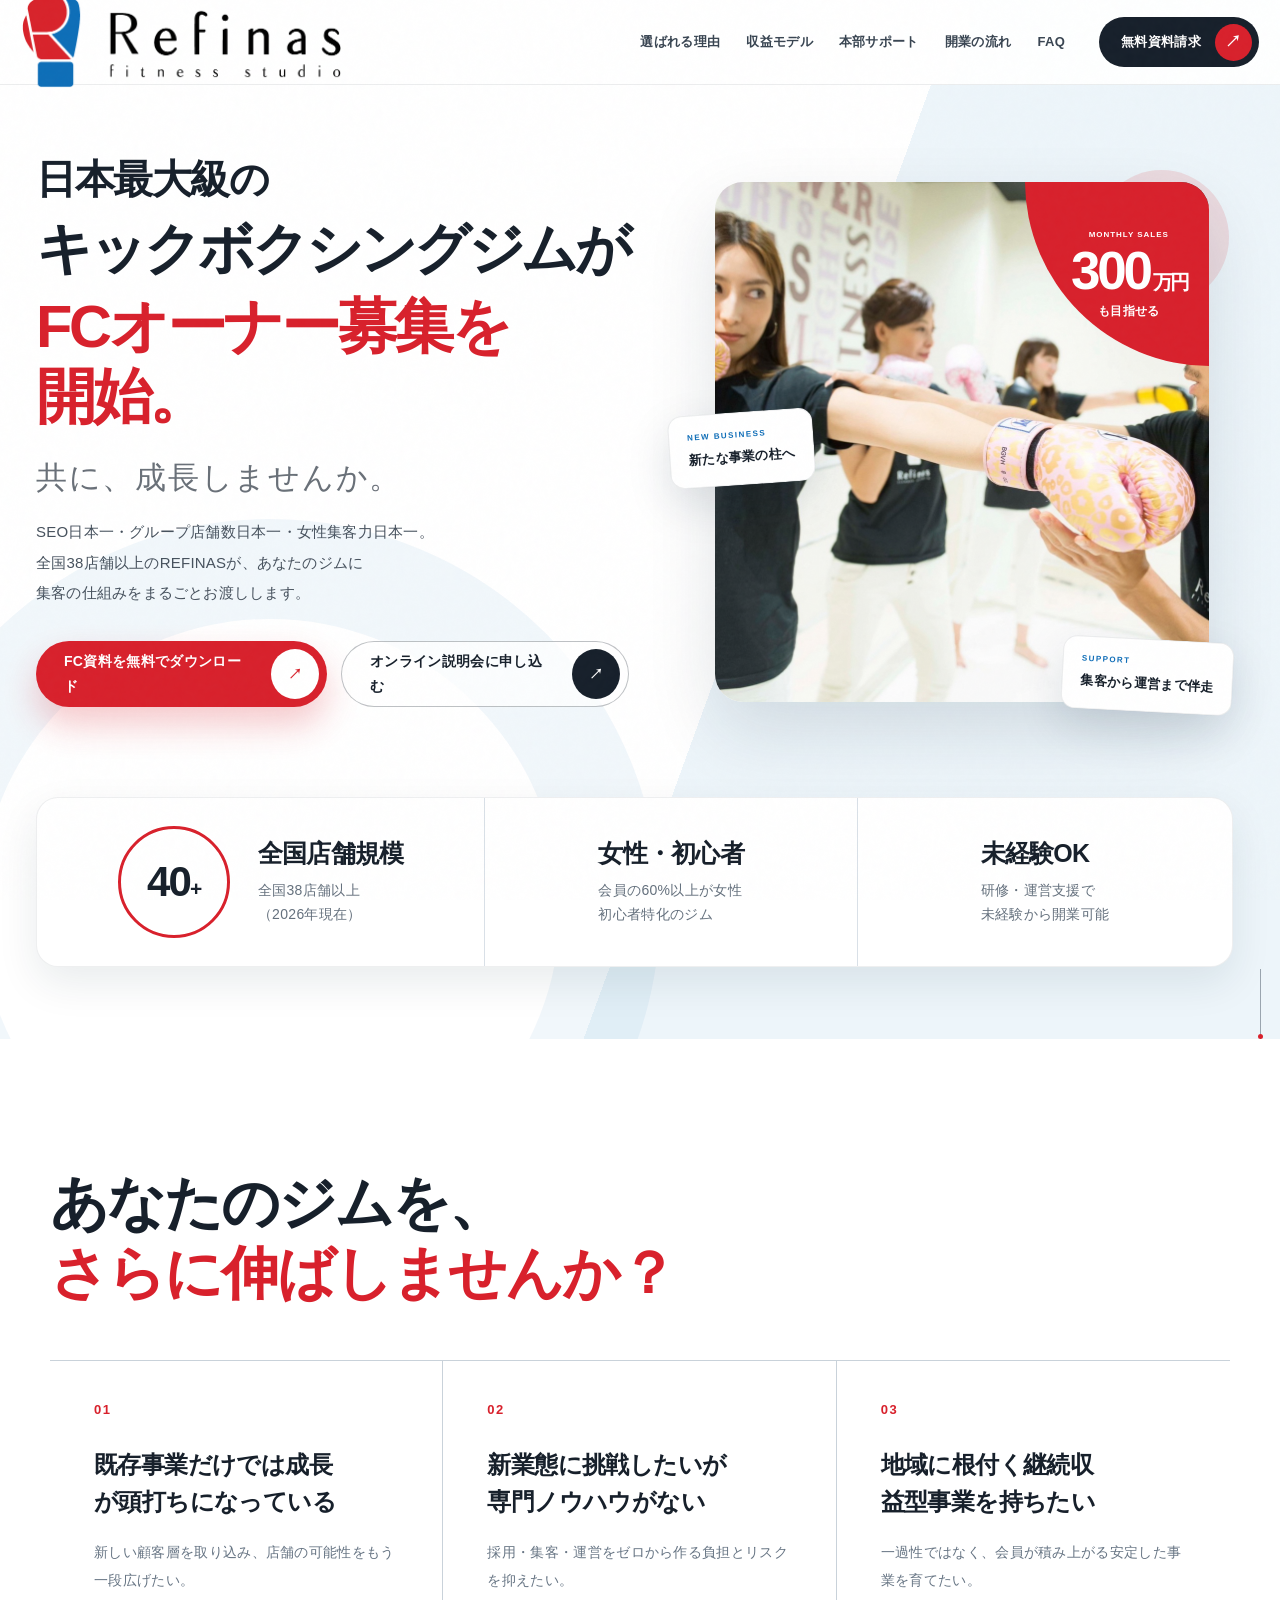
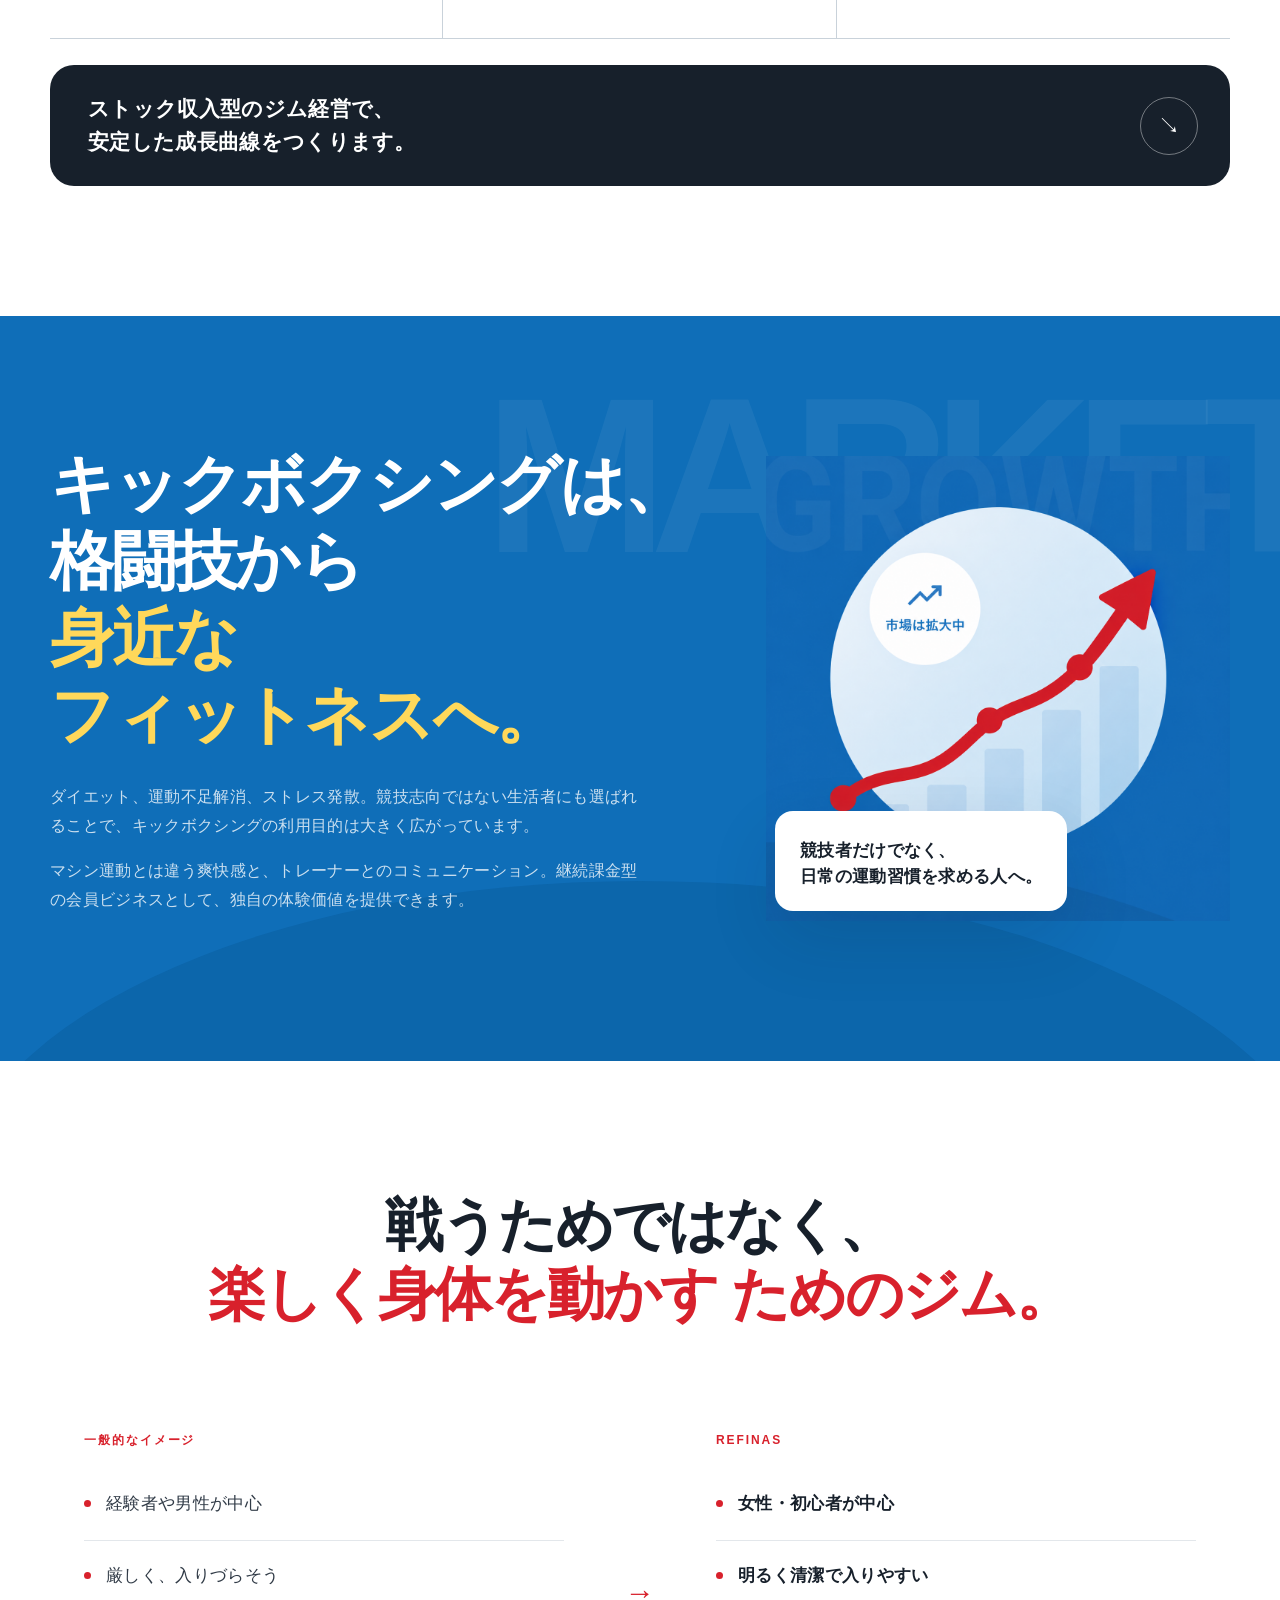
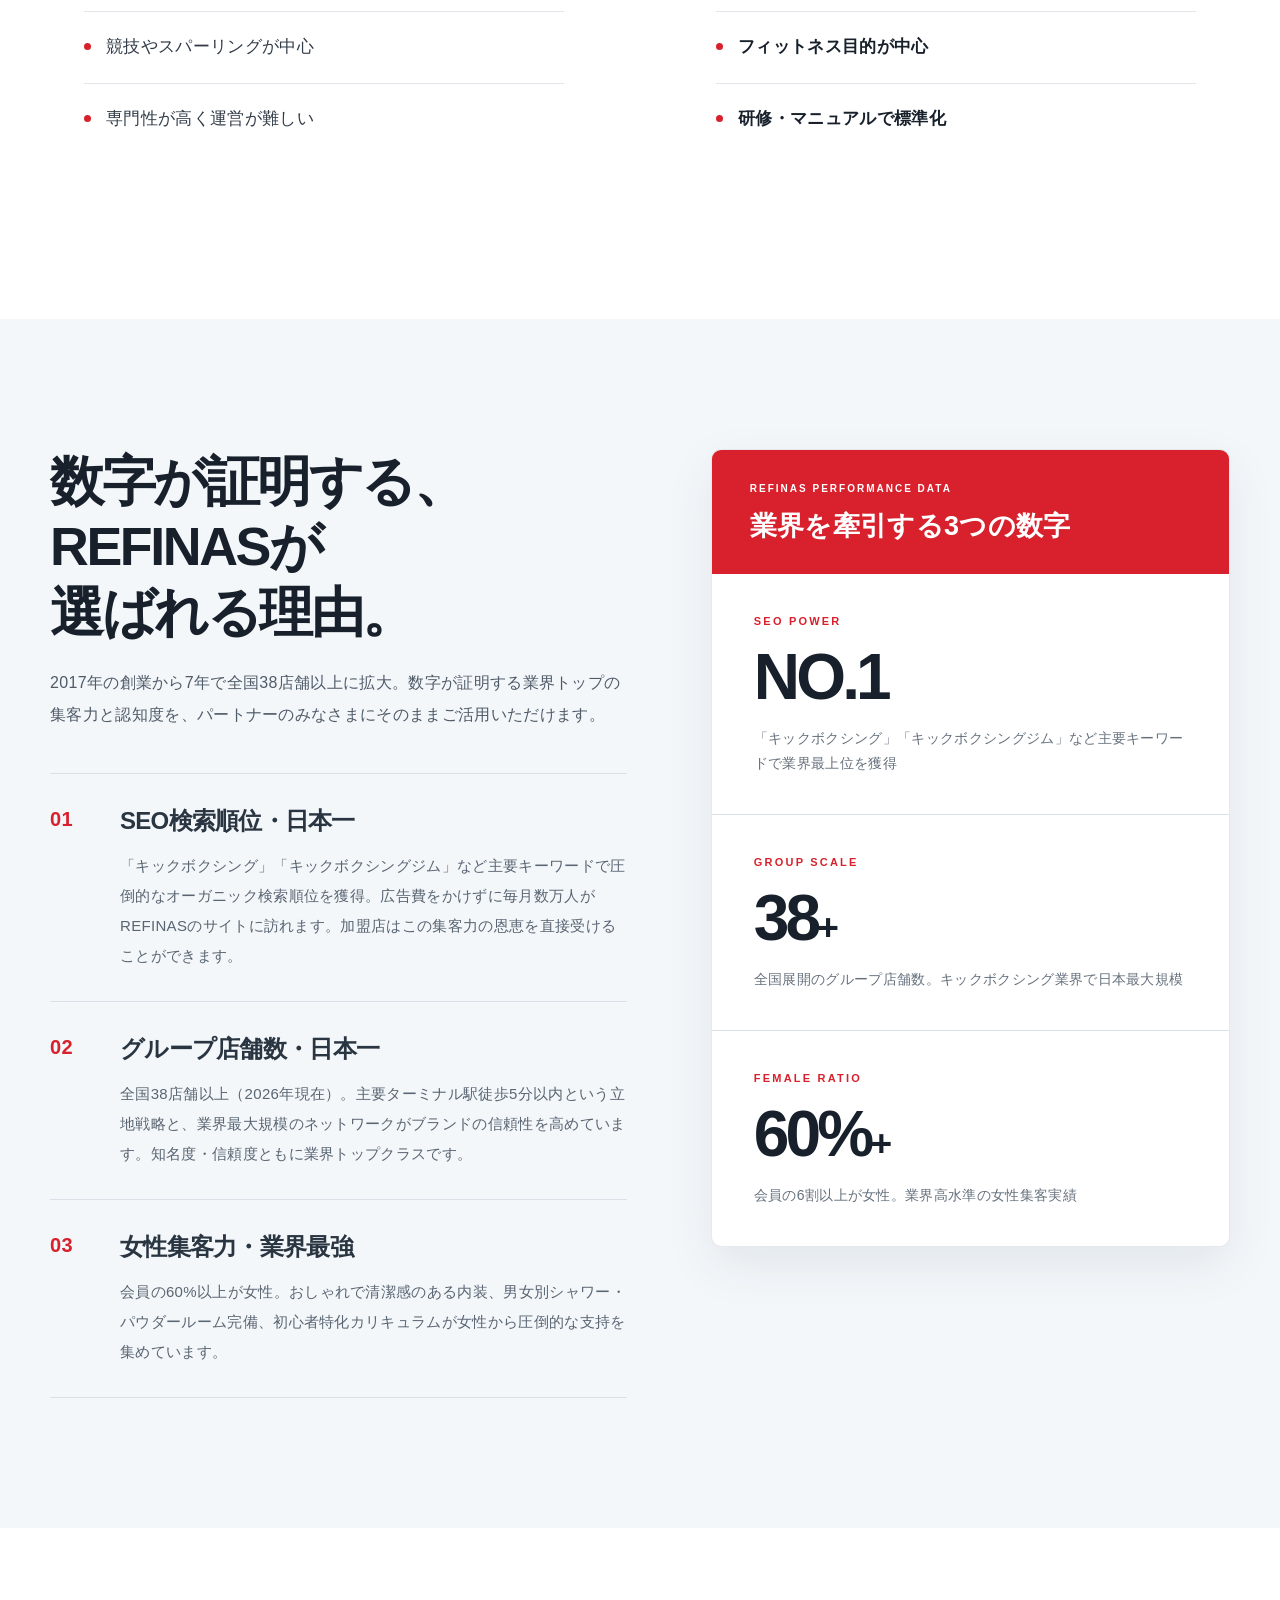
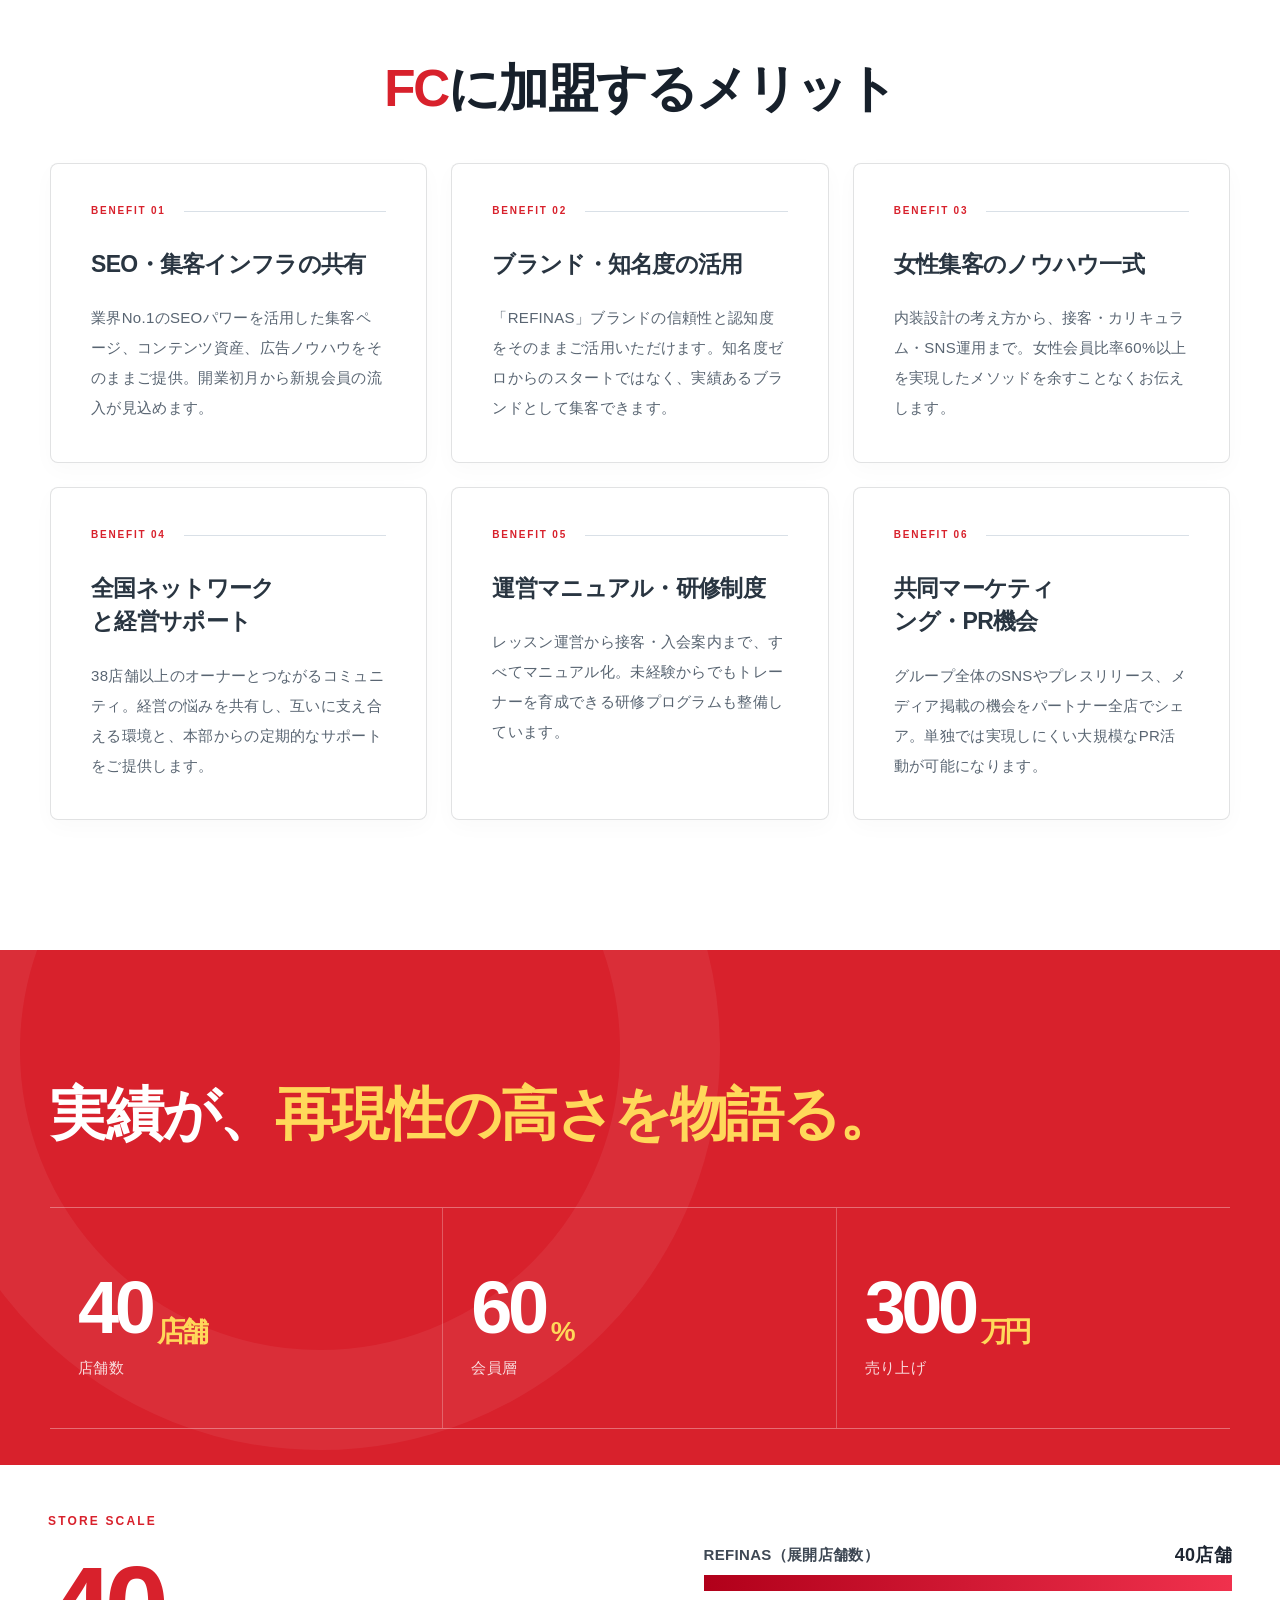
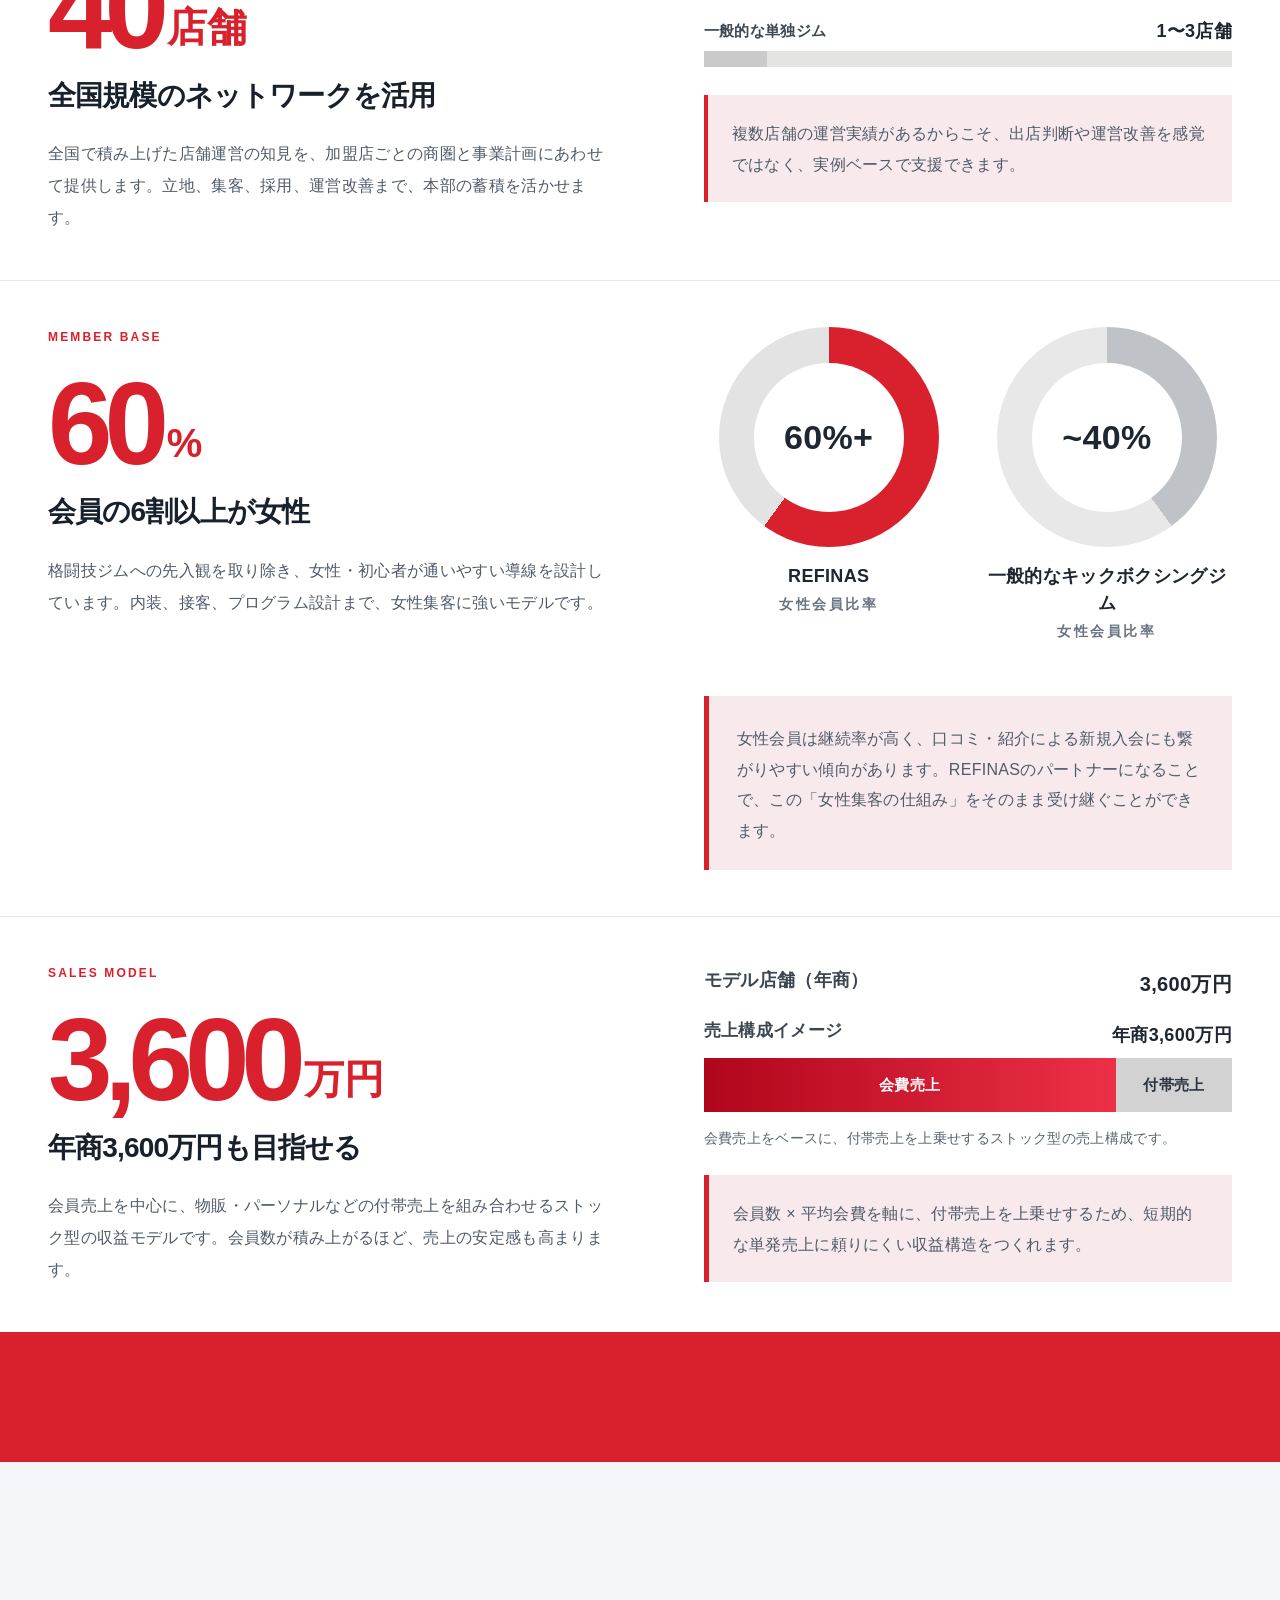
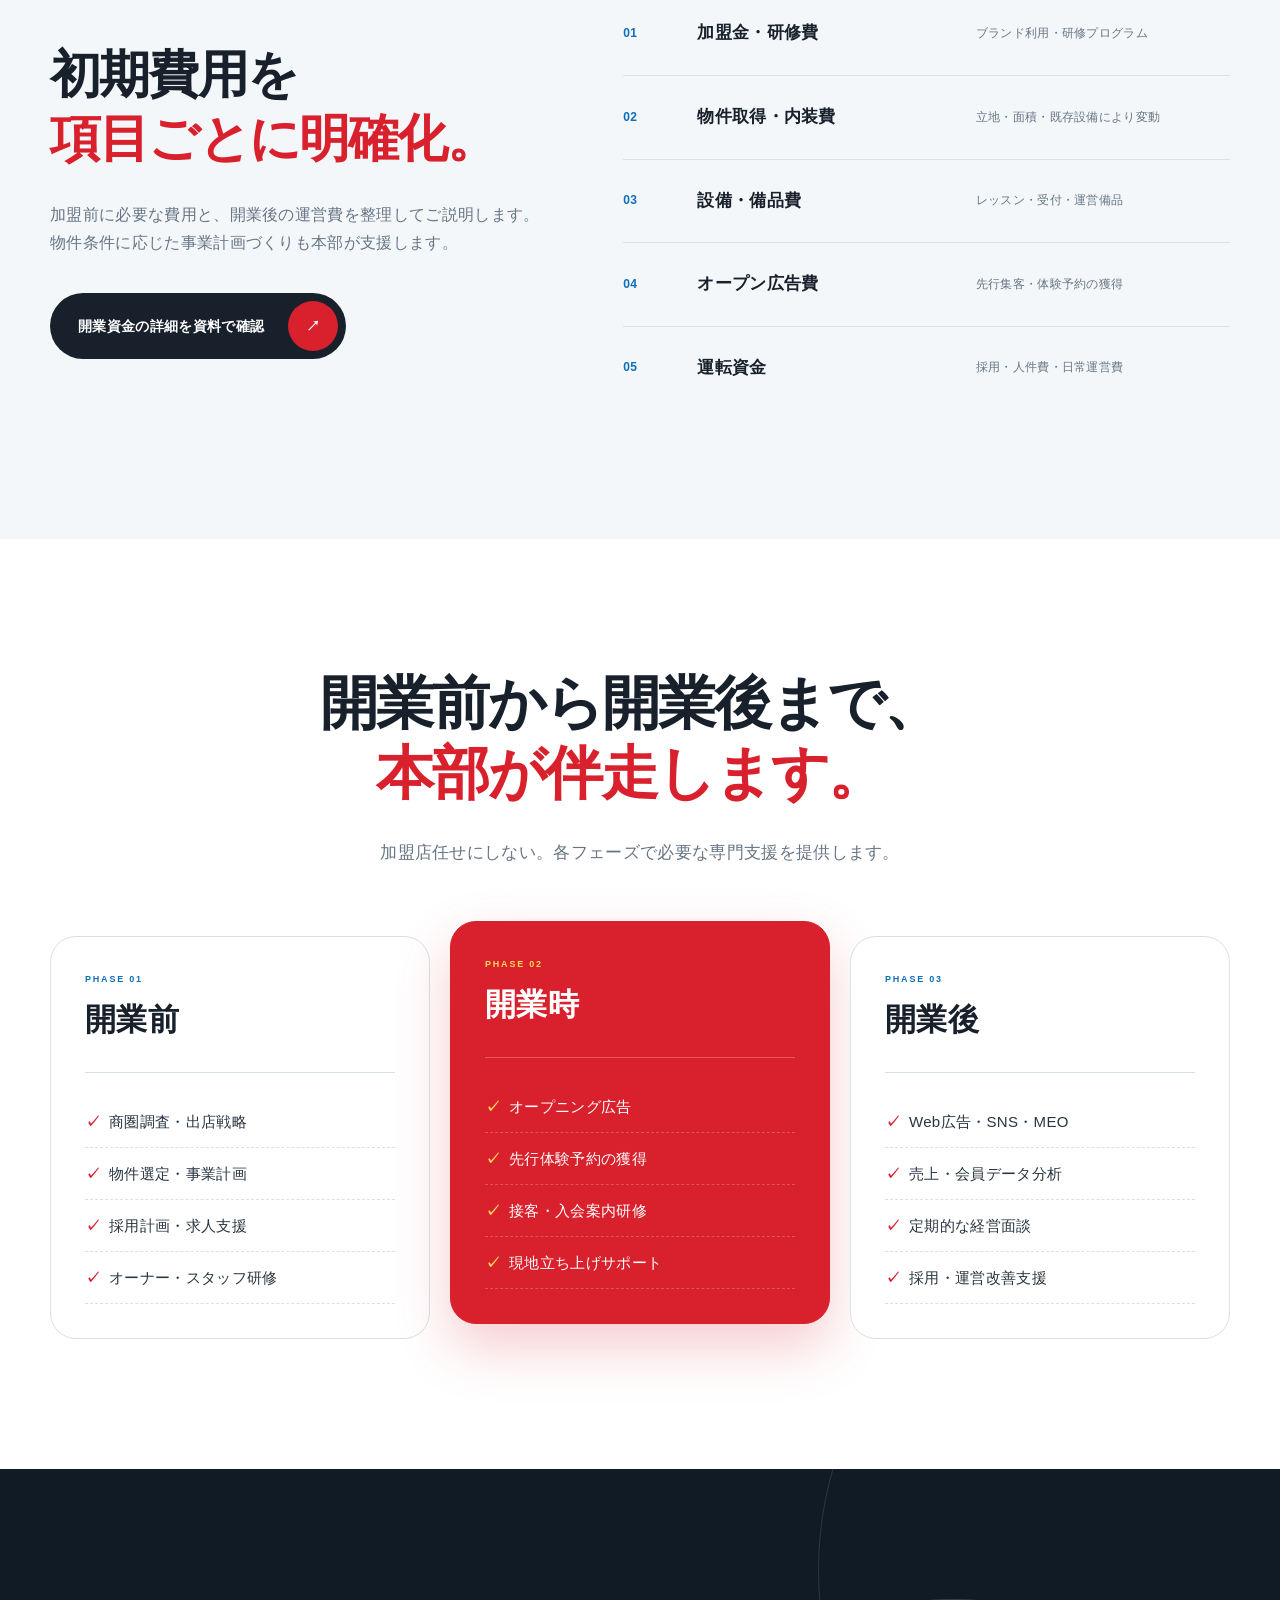
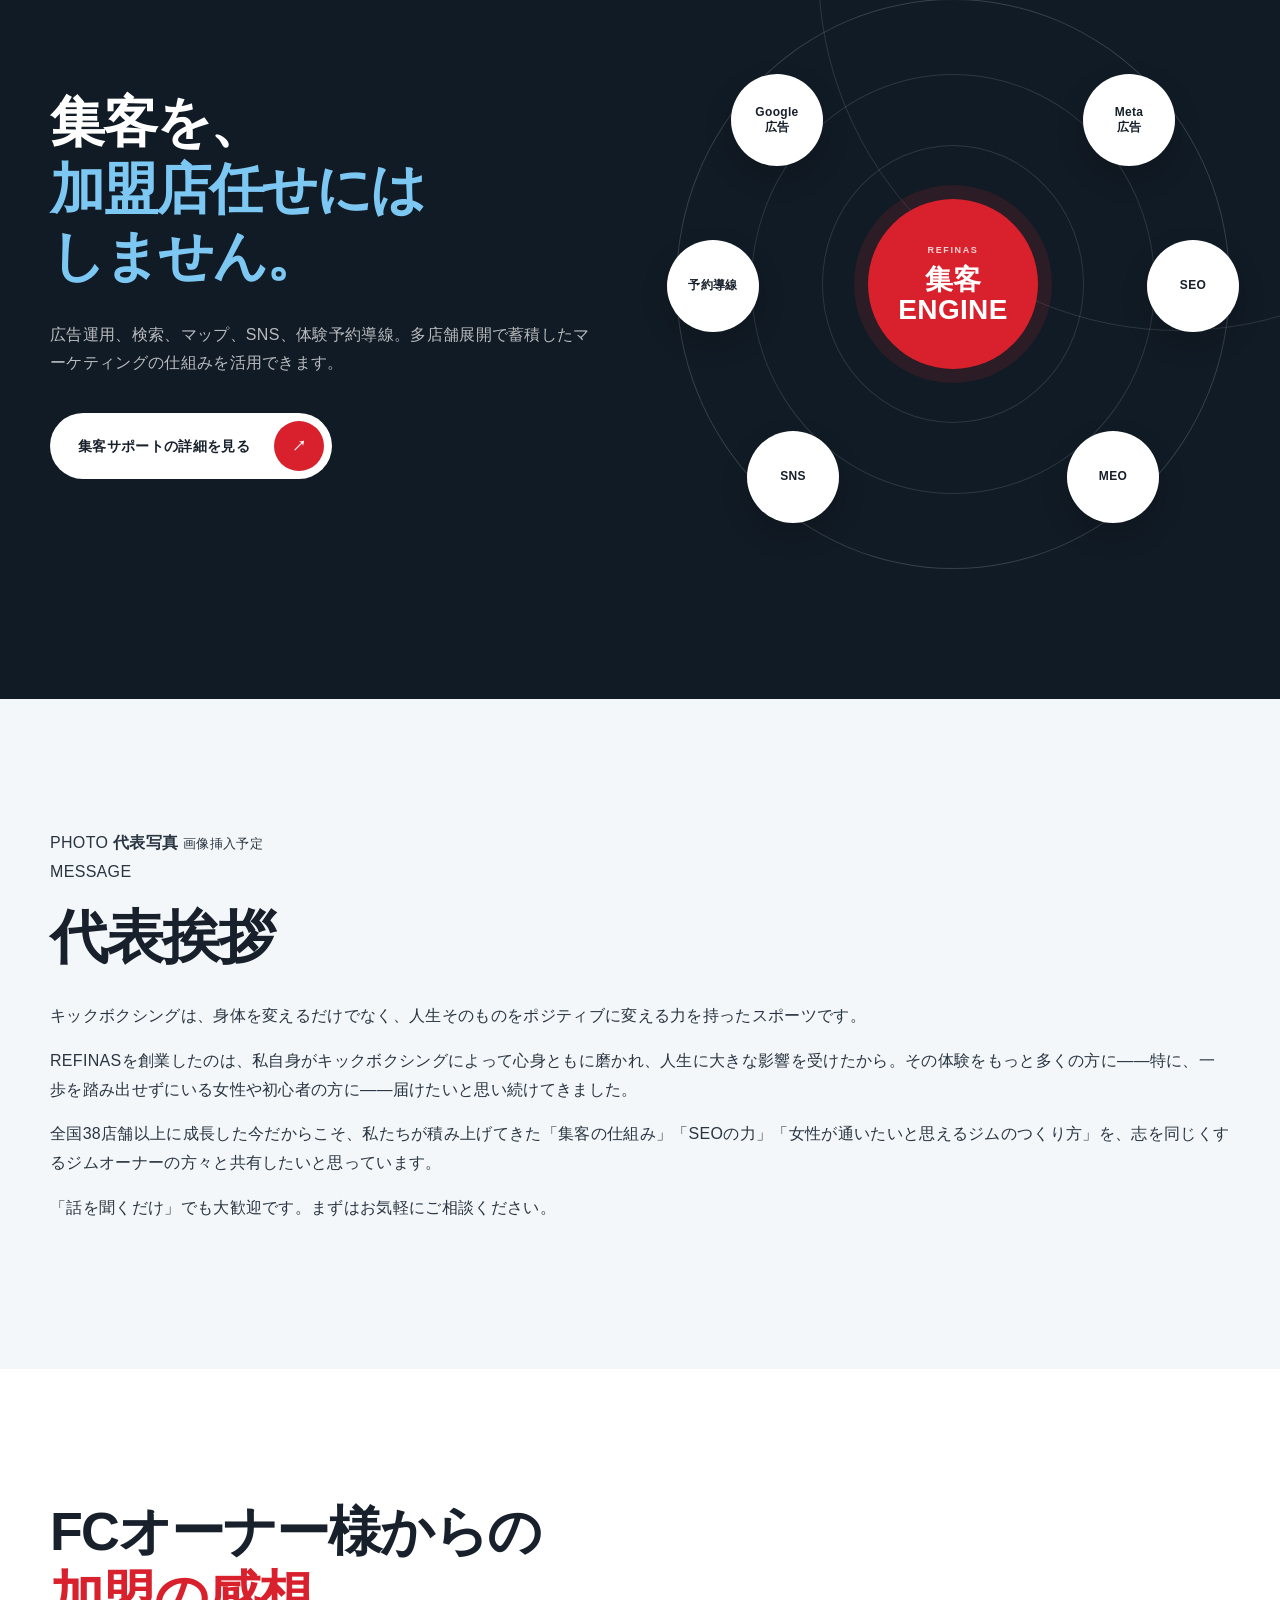
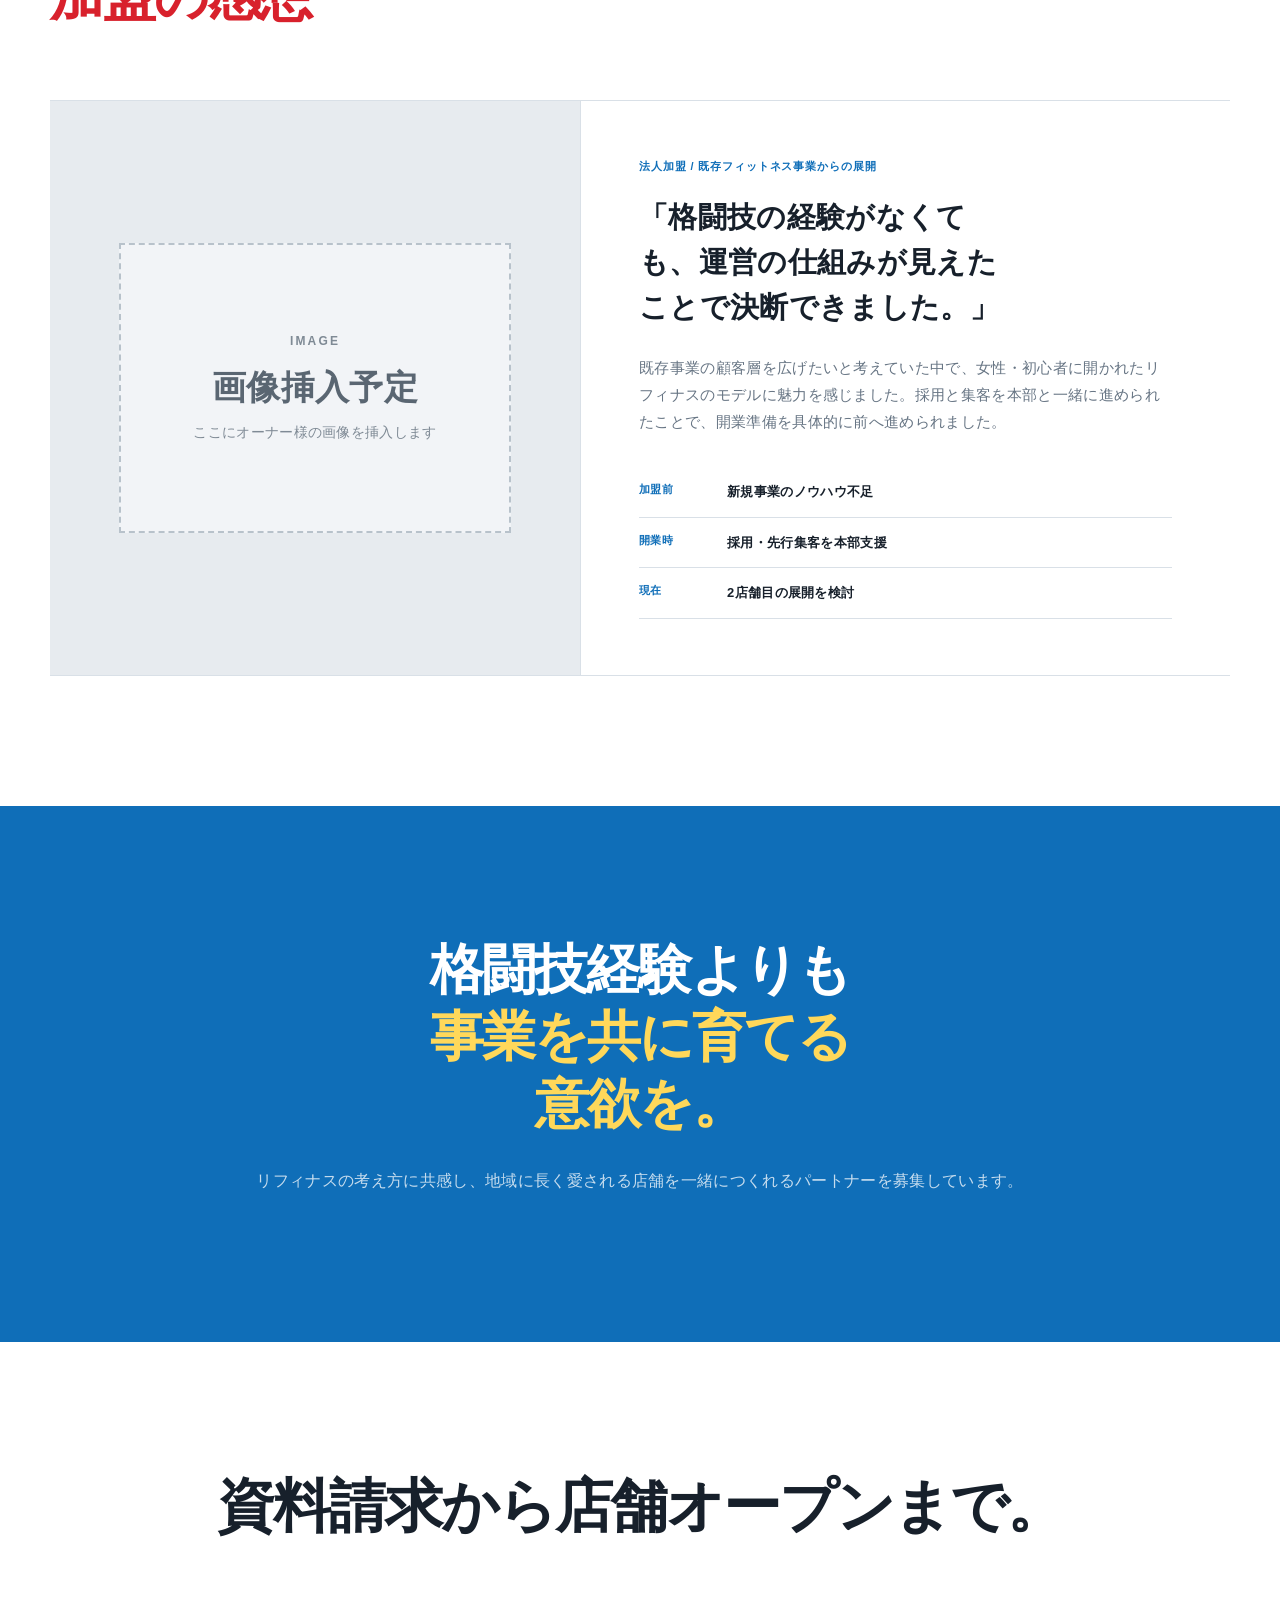
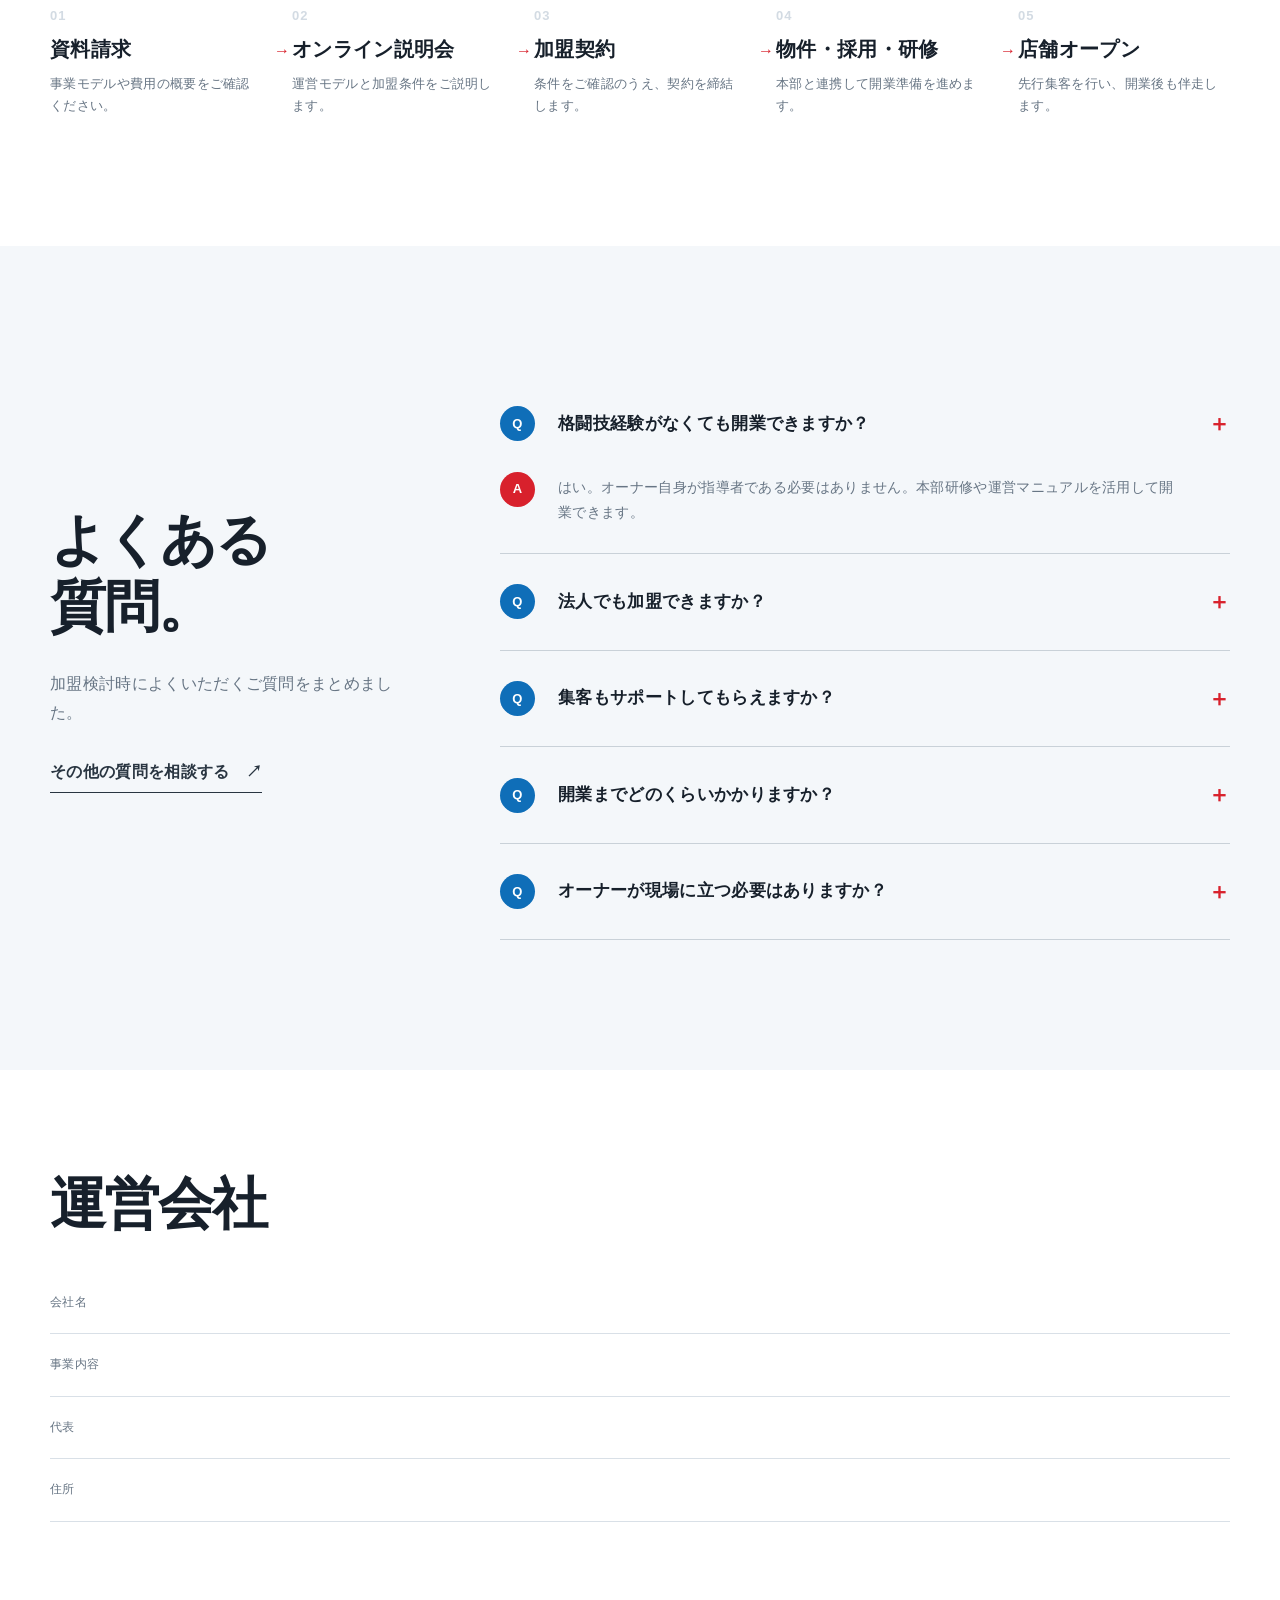
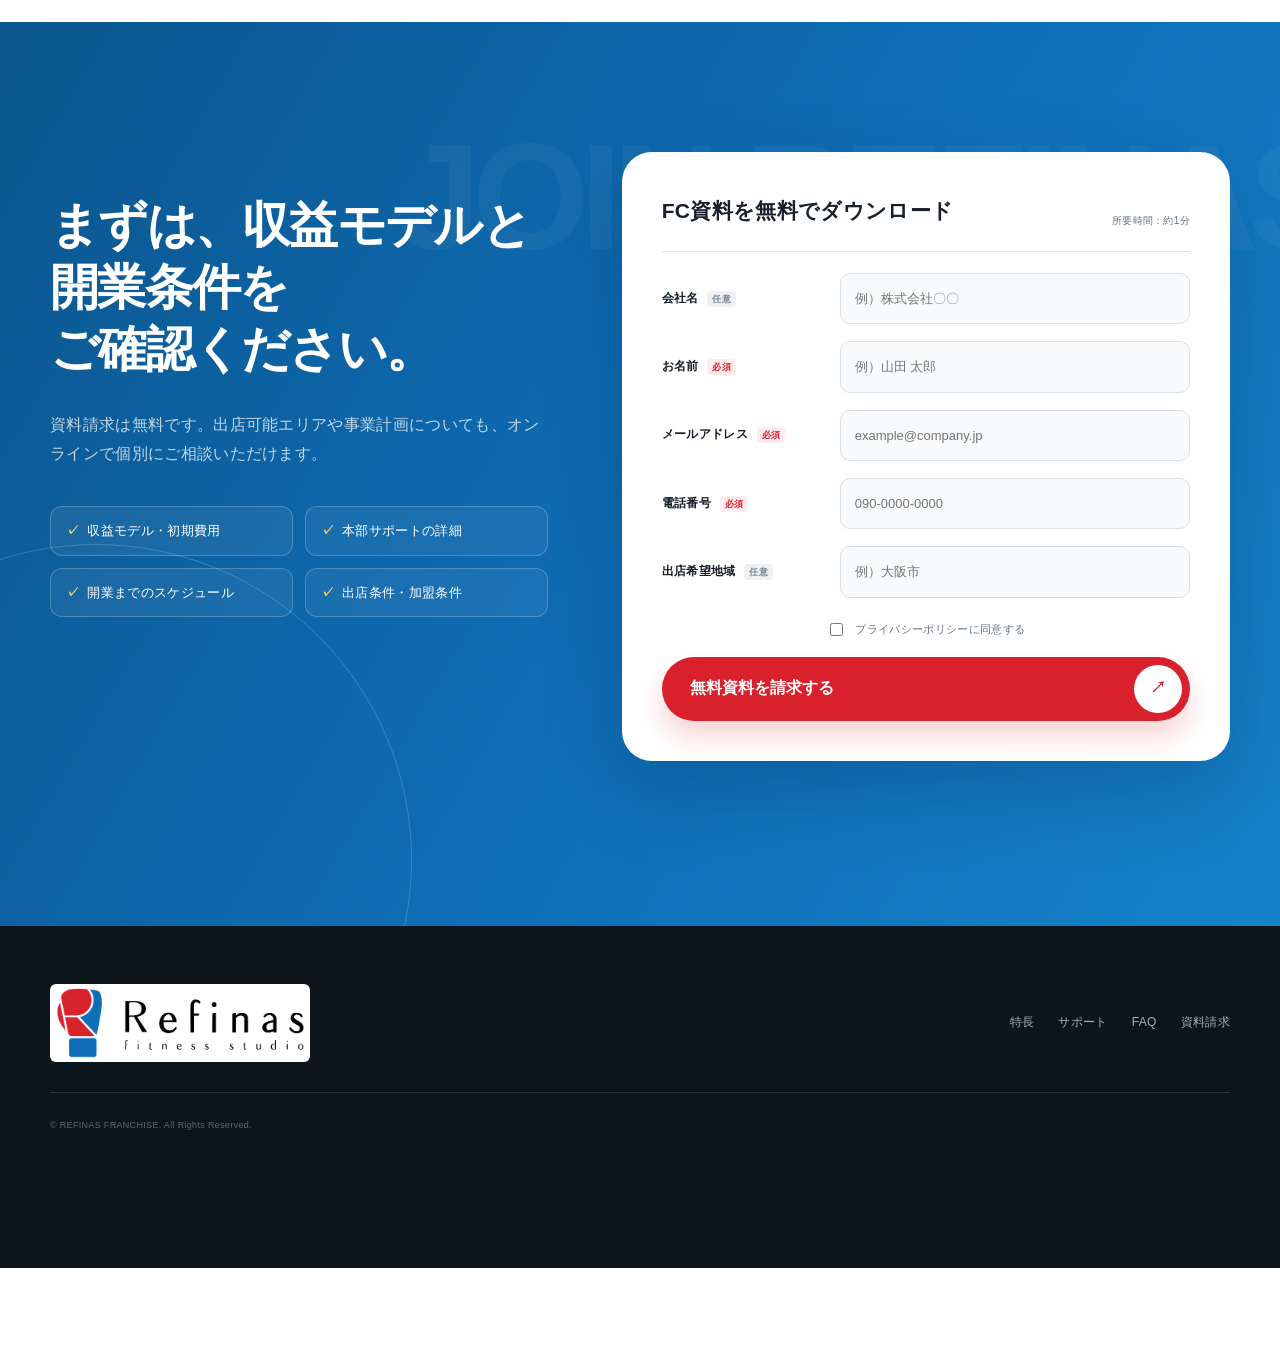
==== refinas_fc_v2.html @ 4d8a2786 "Add files via upload" ====
<!doctype html>
<html lang="ja">
<head>
<meta charset="utf-8"/>
<meta content="width=device-width, initial-scale=1, viewport-fit=cover" name="viewport"/>
<meta content="日本最大級のキックボクシングジム『リフィナス』のFC加盟募集。女性・初心者中心のフィットネス型ジムを、本部の集客・採用・運営支援で立ち上げます。" name="description"/>
<title>リフィナス FCオーナー募集</title>
<link href="refinas_fc_v2.css" rel="stylesheet"/>
</head>
<body>
<div aria-hidden="true" class="page-noise"></div>
<header class="site-header" id="top">
<div class="header-inner">
<a aria-label="リフィナスFC TOP" class="brand" href="#top">
<img alt="Refinas fitness studio" class="brand-logo" src="refinas_fc_v2-logo.png"/>
</a>
<nav aria-label="メインナビゲーション" class="desktop-nav">
<a href="#strength">選ばれる理由</a>
<a href="#results">収益モデル</a>
<a href="#support">本部サポート</a>
<a href="#flow">開業の流れ</a>
<a href="#faq">FAQ</a>
</nav>
<a class="header-cta" href="#contact"><span>無料資料請求</span><i aria-hidden="true">↗</i></a>
<button aria-controls="mobile-menu" aria-expanded="false" aria-label="メニューを開く" class="menu-button" type="button">
<span></span><span></span><span></span>
</button>
</div>
<div class="mobile-menu" hidden="" id="mobile-menu">
<div class="mobile-menu-inner">
<a href="#strength">選ばれる理由</a>
<a href="#results">収益モデル</a>
<a href="#support">本部サポート</a>
<a href="#flow">開業の流れ</a>
<a href="#faq">よくある質問</a>
<a class="mobile-menu-cta" href="#contact">FC資料を無料で見る <span>↗</span></a>
</div>
</div>
</header>
<main>
<section class="hero">
<div aria-hidden="true" class="hero-deco hero-deco-a"></div>
<div aria-hidden="true" class="hero-deco hero-deco-b"></div>
<div class="hero-inner">
<div class="hero-copy fade-up">
<h1>
<span class="hero-pretitle">日本最大級の</span>
<strong class="hero-main-line"><span class="nowrap">キックボクシング</span><span class="hero-gym">ジムが</span></strong>
<strong class="hero-recruit"><span>FCオーナー募集を</span><span>開始。</span></strong>
</h1>
<div class="hero-subcopy">
<p class="hero-subcopy-title">共に、成長しませんか。</p>
<p class="hero-lead">SEO日本一・グループ店舗数日本一・女性集客力日本一。<br/>全国38店舗以上のREFINASが、あなたのジムに<br/>集客の仕組みをまるごとお渡しします。</p>
</div>
<div class="hero-actions">
<a class="btn btn-primary" href="#contact"><span>FC資料を無料でダウンロード</span><i>↗</i></a>
<a class="btn btn-outline" href="#contact"><span>オンライン説明会に申し込む</span><i>↗</i></a>
</div>
</div>
<div class="hero-visual fade-up" data-delay="100">
<div class="hero-card-main">
<img alt="リフィナスの明るいスタジオでミット打ちをする女性と指導するトレーナー" src="refinas_fc_v2-hero-photo.jpg"/>
<div class="hero-stamp"><span>MONTHLY SALES</span><b>300<small>万円</small></b><em>も目指せる</em></div>
</div>
<div class="hero-mini-card hero-mini-a">
<span>NEW BUSINESS</span>
<b>新たな事業の柱へ</b>
</div>
<div class="hero-mini-card hero-mini-b">
<span>SUPPORT</span>
<b>集客から運営まで伴走</b>
</div>
</div>
<ul aria-label="特長" class="hero-badges">
<li class="hero-badge hero-badge-scale">
<div class="badge-circle"><b>40<span>+</span></b></div>
<div class="badge-copy"><strong>全国店舗規模</strong><small>全国38店舗以上<br/>（2026年現在）</small></div>
</li>
<li class="hero-badge">
<div class="badge-copy"><strong>女性・初心者</strong><small>会員の60%以上が女性<br/>初心者特化のジム</small></div>
</li>
<li class="hero-badge">
<div class="badge-copy"><strong>未経験OK</strong><small>研修・運営支援で<br/>未経験から開業可能</small></div>
</li>
</ul>
</div>
<div aria-hidden="true" class="hero-scroll"><span>SCROLL</span><i></i></div>
</section>
<section class="problem section-pad" id="problem">
<div class="section-shell">
<div class="section-label fade-up"><span>01</span><small>YOUR NEXT GROWTH</small></div>
<div class="problem-heading fade-up">
<h2 class="heading-balance"><span>あなたのジムを、</span><em>さらに伸ばしませんか？</em></h2>

</div>
<div class="problem-grid">
<article class="problem-card fade-up">
<span class="card-index">01</span>
<h3>既存事業だけでは成長が頭打ちになっている</h3>
<p>新しい顧客層を取り込み、店舗の可能性をもう一段広げたい。</p>
</article>
<article class="problem-card fade-up" data-delay="80">
<span class="card-index">02</span>
<h3>新業態に挑戦したいが専門ノウハウがない</h3>
<p>採用・集客・運営をゼロから作る負担とリスクを抑えたい。</p>
</article>
<article class="problem-card fade-up" data-delay="160">
<span class="card-index">03</span>
<h3>地域に根付く継続収益型事業を持ちたい</h3>
<p>一過性ではなく、会員が積み上がる安定した事業を育てたい。</p>
</article>
</div>
<div class="solution-band fade-up">
<div><span>REFINAS FRANCHISE</span><b>ストック収入型のジム経営で、<br/>安定した成長曲線をつくります。</b></div>
<a aria-label="選ばれる理由へ" href="#strength">↘</a>
</div>
</div>
</section>
<section class="market section-pad bg-blue" id="market">
<div aria-hidden="true" class="market-wave"></div>
<div class="section-shell market-grid">
<div class="market-copy fade-up">
<div class="section-label section-label-light"><span>02</span><small>MARKET OPPORTUNITY</small></div>
<h2 class="heading-stack"><span><span class="nowrap">キックボクシング</span>は、</span><span>格闘技から</span><em>身近なフィットネスへ。</em></h2>
<p>ダイエット、運動不足解消、ストレス発散。競技志向ではない生活者にも選ばれることで、<span class="nowrap">キックボクシング</span>の利用目的は大きく広がっています。</p>
<p>マシン運動とは違う爽快感と、トレーナーとのコミュニケーション。継続課金型の会員ビジネスとして、独自の体験価値を提供できます。</p>
</div>
<div class="market-visual fade-up" data-delay="100">
<img alt="フィットネス市場の広がりを表現したイラスト" src="refinas_fc_v2-market-growth.png"/>
<div class="market-caption"><span>FROM FIGHT TO FITNESS</span><b>競技者だけでなく、<br/>日常の運動習慣を求める人へ。</b></div>
</div>
</div>
</section>
<section class="difference section-pad" id="difference">
<div class="section-shell">
<div class="section-label fade-up"><span>03</span><small>BEGINNER FRIENDLY</small></div>
<div class="center-heading fade-up">
<p class="kicker">THE DIFFERENCE</p>
<h2 class="heading-stack"><span>戦うためではなく、</span><em><span class="nowrap">楽しく身体を動かす</span><span class="nowrap">ためのジム。</span></em></h2>

</div>
<div class="compare-wrap fade-up">
<div class="compare-card compare-old">
<span class="compare-tag">一般的なイメージ</span>
<ul>
<li>経験者や男性が中心</li>
<li>厳しく、入りづらそう</li>
<li>競技やスパーリングが中心</li>
<li>専門性が高く運営が難しい</li>
</ul>
</div>
<div aria-hidden="true" class="compare-arrow"><span>CHANGE</span><i>→</i></div>
<div class="compare-card compare-new">
<span class="compare-tag">REFINAS</span>
<ul>
<li><b>女性・初心者が中心</b></li>
<li><b>明るく清潔で入りやすい</b></li>
<li><b>フィットネス目的が中心</b></li>
<li><b>研修・マニュアルで標準化</b></li>
</ul>
</div>
</div>
</div>
</section>
<section class="strength section-pad bg-soft" id="strength">
<div class="section-shell strength-feature-layout">
<div class="strength-feature-copy fade-up">
<h2 class="heading-stack"><span>数字が証明する、</span><span>REFINASが<span class="nowrap">選ばれる理由。</span></span></h2>
<p class="strength-intro">2017年の創業から7年で全国38店舗以上に拡大。数字が証明する業界トップの集客力と認知度を、パートナーのみなさまにそのままご活用いただけます。</p>
<ol class="reason-list">
<li>
<span class="reason-no">01</span>
<div><h3>SEO検索順位・日本一</h3><p>「<span class="nowrap">キックボクシング</span>」「<span class="nowrap">キックボクシング</span>ジム」など主要キーワードで圧倒的なオーガニック検索順位を獲得。広告費をかけずに毎月数万人がREFINASのサイトに訪れます。加盟店はこの集客力の恩恵を直接受けることができます。</p></div>
</li>
<li>
<span class="reason-no">02</span>
<div><h3>グループ店舗数・日本一</h3><p>全国38店舗以上（2026年現在）。主要ターミナル駅徒歩5分以内という立地戦略と、業界最大規模のネットワークがブランドの信頼性を高めています。知名度・信頼度ともに業界トップクラスです。</p></div>
</li>
<li>
<span class="reason-no">03</span>
<div><h3>女性集客力・業界最強</h3><p>会員の60%以上が女性。おしゃれで清潔感のある内装、男女別シャワー・パウダールーム完備、初心者特化カリキュラムが女性から圧倒的な支持を集めています。</p></div>
</li>
</ol>
</div>
<aside aria-label="REFINASの実績データ" class="performance-card fade-up" data-delay="100">
<header><small>REFINAS PERFORMANCE DATA</small><h3>業界を牽引する3つの数字</h3></header>
<div class="performance-item"><small>SEO POWER</small><b>NO.1</b><p>「<span class="nowrap">キックボクシング</span>」「<span class="nowrap">キックボクシング</span>ジム」など主要キーワードで業界最上位を獲得</p></div>
<div class="performance-item"><small>GROUP SCALE</small><b>38<span>+</span></b><p>全国展開のグループ店舗数。<span class="nowrap">キックボクシング</span>業界で日本最大規模</p></div>
<div class="performance-item"><small>FEMALE RATIO</small><b>60%<span>+</span></b><p>会員の6割以上が女性。業界高水準の女性集客実績</p></div>
</aside>
</div>
</section>
<section class="benefits section-pad" id="benefits">
<div class="section-shell">
<div class="benefits-heading fade-up"><h2><em>FC</em>に加盟するメリット</h2></div>
<div class="benefits-grid">
<article class="benefit-card fade-up"><small>BENEFIT 01</small><h3>SEO・集客インフラの共有</h3><p>業界No.1のSEOパワーを活用した集客ページ、コンテンツ資産、広告ノウハウをそのままご提供。開業初月から新規会員の流入が見込めます。</p></article>
<article class="benefit-card fade-up" data-delay="40"><small>BENEFIT 02</small><h3>ブランド・知名度の活用</h3><p>「REFINAS」ブランドの信頼性と認知度をそのままご活用いただけます。知名度ゼロからのスタートではなく、実績あるブランドとして集客できます。</p></article>
<article class="benefit-card fade-up" data-delay="80"><small>BENEFIT 03</small><h3>女性集客のノウハウ一式</h3><p>内装設計の考え方から、接客・カリキュラム・SNS運用まで。女性会員比率60%以上を実現したメソッドを余すことなくお伝えします。</p></article>
<article class="benefit-card fade-up"><small>BENEFIT 04</small><h3>全国ネットワークと経営サポート</h3><p>38店舗以上のオーナーとつながるコミュニティ。経営の悩みを共有し、互いに支え合える環境と、本部からの定期的なサポートをご提供します。</p></article>
<article class="benefit-card fade-up" data-delay="40"><small>BENEFIT 05</small><h3>運営マニュアル・研修制度</h3><p>レッスン運営から接客・入会案内まで、すべてマニュアル化。未経験からでもトレーナーを育成できる研修プログラムも整備しています。</p></article>
<article class="benefit-card fade-up" data-delay="80"><small>BENEFIT 06</small><h3>共同マーケティング・PR機会</h3><p>グループ全体のSNSやプレスリリース、メディア掲載の機会をパートナー全店でシェア。単独では実現しにくい大規模なPR活動が可能になります。</p></article>
</div>
</div>
</section>
<section class="numbers section-pad bg-red" id="results">
<div class="section-shell">
<div class="numbers-head fade-up">
<div class="section-label section-label-light"><span>05</span><small>TRACK RECORD</small></div>
<h2 class="heading-balance"><span>実績が、</span><em>再現性の高さを物語る。</em></h2>

</div>
<div class="numbers-grid numbers-grid-3">
<div class="number-item fade-up"><b>40<span>店舗</span></b><p>店舗数</p></div>
<div class="number-item fade-up" data-delay="80"><b>60<span>%</span></b><p>会員層</p></div>
<div class="number-item fade-up" data-delay="160"><b>300<span>万円</span></b><p>売り上げ</p></div>
</div>
<div class="numbers-detail-list">
<article class="numbers-detail-card fade-up">
<div class="numbers-detail-main">
<small>STORE SCALE</small>
<div class="detail-metric"><b>40</b><span>店舗</span></div>
<h3>全国規模のネットワークを活用</h3>
<p>全国で積み上げた店舗運営の知見を、加盟店ごとの商圏と事業計画にあわせて提供します。立地、集客、採用、運営改善まで、本部の蓄積を活かせます。</p>
</div>
<div class="numbers-detail-side">
<div class="detail-compare-row"><span>REFINAS（展開店舗数）</span><strong>40店舗</strong><i><em style="width:100%"></em></i></div>
<div class="detail-compare-row"><span>一般的な単独ジム</span><strong>1〜3店舗</strong><i><em class="sub" style="width:12%"></em></i></div>
<div class="detail-highlight">複数店舗の運営実績があるからこそ、出店判断や運営改善を感覚ではなく、実例ベースで支援できます。</div>
</div>
</article>
<article class="numbers-detail-card fade-up" data-delay="80">
<div class="numbers-detail-main">
<small>MEMBER BASE</small>
<div class="detail-metric"><b>60</b><span>%</span></div>
<h3>会員の6割以上が女性</h3>
<p>格闘技ジムへの先入観を取り除き、女性・初心者が通いやすい導線を設計しています。内装、接客、プログラム設計まで、女性集客に強いモデルです。</p>
</div>
<div class="numbers-detail-side member-detail-side">
<div class="female-compare female-compare-donut">
<div class="female-donut-grid" aria-label="女性会員比率の比較">
<div class="female-donut-card female-donut-card-main">
<div class="female-donut-ring" style="--pct:60"><span>60%+</span></div>
<div class="female-donut-label">REFINAS<small>女性会員比率</small></div>
</div>
<div class="female-donut-card female-donut-card-sub">
<div class="female-donut-ring" style="--pct:40"><span>~40%</span></div>
<div class="female-donut-label">一般的なキックボクシングジム<small>女性会員比率</small></div>
</div>
</div>
<div class="female-note">女性会員は継続率が高く、口コミ・紹介による新規入会にも繋がりやすい傾向があります。REFINASのパートナーになることで、この「女性集客の仕組み」をそのまま受け継ぐことができます。</div>
</div>
</div>
</article>
<article class="numbers-detail-card fade-up" data-delay="160">
<div class="numbers-detail-main">
<small>SALES MODEL</small>
<div class="detail-metric"><b>3,600</b><span>万円</span></div>
<h3>年商3,600万円も目指せる</h3>
<p>会員売上を中心に、物販・パーソナルなどの付帯売上を組み合わせるストック型の収益モデルです。会員数が積み上がるほど、売上の安定感も高まります。</p>
</div>
<div class="numbers-detail-side sales-detail-side">
<div class="sales-figure sales-figure-stacked">
<div class="sales-figure-head">
<div class="sales-line"><span>モデル店舗（年商）</span><strong>3,600万円</strong></div>
</div>
<div class="sales-stack-chart" aria-label="年商3,600万円の売上構成">
<div class="sales-stack-head"><span>売上構成イメージ</span><strong>年商3,600万円</strong></div>
<div class="sales-stack-track" role="img" aria-label="会費売上と付帯売上の積み上げ棒グラフ">
<div class="sales-stack-segment sales-stack-member" style="width:78%"><span>会費売上</span></div>
<div class="sales-stack-segment sales-stack-addon" style="width:22%"><span>付帯売上</span></div>
</div>
<div class="sales-stack-caption">会費売上をベースに、付帯売上を上乗せするストック型の売上構成です。</div>
</div>
<div class="sales-note-box">会員数 × 平均会費を軸に、付帯売上を上乗せするため、短期的な単発売上に頼りにくい収益構造をつくれます。</div>
</div>
</div>
</article>
</div>

</div>
</section>

<section class="cost section-pad bg-soft" id="cost">
<div class="section-shell cost-grid">
<div class="cost-copy fade-up">
<div class="section-label"><span>07</span><small>INITIAL COST</small></div>
<h2 class="phrase-heading cost-heading"><span>初期費用を</span><em>項目ごとに明確化。</em></h2>
<p>加盟前に必要な費用と、開業後の運営費を整理してご説明します。物件条件に応じた事業計画づくりも本部が支援します。</p>
<a class="btn btn-dark" href="#contact"><span>開業資金の詳細を資料で確認</span><i>↗</i></a>
</div>
<div class="cost-list fade-up" data-delay="100">
<div><span>01</span><b>加盟金・研修費</b><small>ブランド利用・研修プログラム</small></div>
<div><span>02</span><b>物件取得・内装費</b><small>立地・面積・既存設備により変動</small></div>
<div><span>03</span><b>設備・備品費</b><small>レッスン・受付・運営備品</small></div>
<div><span>04</span><b>オープン広告費</b><small>先行集客・体験予約の獲得</small></div>
<div><span>05</span><b>運転資金</b><small>採用・人件費・日常運営費</small></div>
</div>
</div>
</section>
<section class="support section-pad" id="support">
<div class="section-shell">
<div class="center-heading fade-up">
<div class="section-label center-label"><span>08</span><small>FULL SUPPORT</small></div>
<h2 class="heading-balance"><span class="nowrap">開業前から開業後まで、</span><em>本部が伴走します。</em></h2>
<p>加盟店任せにしない。各フェーズで必要な専門支援を提供します。</p>
</div>
<div class="support-timeline">
<article class="support-card fade-up">
<div class="support-phase"><span>PHASE 01</span><b>開業前</b></div>
<ul><li>商圏調査・出店戦略</li><li>物件選定・事業計画</li><li>採用計画・求人支援</li><li>オーナー・スタッフ研修</li></ul>
</article>
<article class="support-card is-primary fade-up" data-delay="100">
<div class="support-phase"><span>PHASE 02</span><b>開業時</b></div>
<ul><li>オープニング広告</li><li>先行体験予約の獲得</li><li>接客・入会案内研修</li><li>現地立ち上げサポート</li></ul>
</article>
<article class="support-card fade-up" data-delay="200">
<div class="support-phase"><span>PHASE 03</span><b>開業後</b></div>
<ul><li>Web広告・SNS・MEO</li><li>売上・会員データ分析</li><li>定期的な経営面談</li><li>採用・運営改善支援</li></ul>
</article>
</div>
</div>
</section>
<section class="marketing section-pad bg-dark" id="marketing">
<div class="section-shell marketing-grid">
<div class="marketing-copy fade-up">
<div class="section-label section-label-light"><span>09</span><small>MARKETING SYSTEM</small></div>
<h2 class="phrase-heading marketing-heading"><span>集客を、</span><em><span>加盟店任せには</span><span>しません。</span></em></h2>
<p>広告運用、検索、マップ、SNS、体験予約導線。多店舗展開で蓄積したマーケティングの仕組みを活用できます。</p>
<a class="btn btn-white" href="#contact"><span>集客サポートの詳細を見る</span><i>↗</i></a>
</div>
<div aria-label="本部の集客支援領域" class="marketing-orbit fade-up" data-delay="100">
<div class="orbit-center"><span>REFINAS</span><b>集客<br/>ENGINE</b></div>
<div class="orbit-item orbit-1">Google<br/>広告</div>
<div class="orbit-item orbit-2">Meta<br/>広告</div>
<div class="orbit-item orbit-3">SEO</div>
<div class="orbit-item orbit-4">MEO</div>
<div class="orbit-item orbit-5">SNS</div>
<div class="orbit-item orbit-6">予約導線</div>
</div>
</div>
</section>
<section class="representative-message section-pad bg-soft" id="message">
<div class="section-shell representative-message-grid">
<div class="representative-photo-placeholder fade-up" aria-label="代表写真の画像プレースホルダー">
<span>PHOTO</span>
<b>代表写真</b>
<small>画像挿入予定</small>
</div>
<div class="representative-message-copy fade-up" data-delay="100">
<p class="representative-message-label">MESSAGE</p>
<h2>代表挨拶</h2>
<div class="representative-message-body">
<p>キックボクシングは、身体を変えるだけでなく、人生そのものをポジティブに変える力を持ったスポーツです。</p>
<p>REFINASを創業したのは、私自身がキックボクシングによって心身ともに磨かれ、人生に大きな影響を受けたから。その体験をもっと多くの方に——特に、一歩を踏み出せずにいる女性や初心者の方に——届けたいと思い続けてきました。</p>
<p>全国38店舗以上に成長した今だからこそ、私たちが積み上げてきた「集客の仕組み」「SEOの力」「女性が通いたいと思えるジムのつくり方」を、志を同じくするジムオーナーの方々と共有したいと思っています。</p>
<p>「話を聞くだけ」でも大歓迎です。まずはお気軽にご相談ください。</p>
</div>
</div>
</div>
</section>
<section class="case section-pad" id="case">
<div class="section-shell">
<div class="split-heading fade-up">
<div class="section-label"><span>10</span><small>OWNER STORY</small></div>
<h2 class="heading-balance"><span>FCオーナー様からの</span><em>加盟の感想</em></h2>
</div>
<article class="owner-story fade-up">
<div class="owner-visual owner-placeholder" aria-label="画像プレースホルダー"><div class="owner-placeholder-box"><span>IMAGE</span><b>画像挿入予定</b><small>ここにオーナー様の画像を挿入します</small></div></div>
<div class="owner-content">
<p class="owner-meta">法人加盟 / 既存フィットネス事業からの展開</p>
<h3>「格闘技の経験がなくても、運営の仕組みが見えたことで決断できました。」</h3>
<p>既存事業の顧客層を広げたいと考えていた中で、女性・初心者に開かれたリフィナスのモデルに魅力を感じました。採用と集客を本部と一緒に進められたことで、開業準備を具体的に前へ進められました。</p>
<dl><div><dt>加盟前</dt><dd>新規事業のノウハウ不足</dd></div><div><dt>開業時</dt><dd>採用・先行集客を本部支援</dd></div><div><dt>現在</dt><dd>2店舗目の展開を検討</dd></div></dl>

</div>
</article>
</div>
</section>
<section class="fit section-pad bg-blue" id="fit">
<div class="section-shell fit-grid fit-grid-single">
<div class="fit-copy fade-up">
<div class="section-label section-label-light"><span>11</span><small>IDEAL PARTNER</small></div>
<h2 class="phrase-heading fit-heading"><span>格闘技経験よりも</span><em><span>事業を共に育てる</span><span>意欲を。</span></em></h2>
<p>リフィナスの考え方に共感し、地域に長く愛される店舗を一緒につくれるパートナーを募集しています。</p>
</div>
</div>
</section>
<section class="flow section-pad" id="flow">
<div class="section-shell">
<div class="center-heading fade-up">
<div class="section-label center-label"><span>12</span><small>OPENING FLOW</small></div>
<h2>資料請求から店舗オープンまで。</h2>
</div>
<div class="flow-list flow-list-five">
<article class="flow-card fade-up"><span class="flow-no">01</span><div class="flow-icon">✉</div><h3>資料請求</h3><p>事業モデルや費用の概要をご確認ください。</p></article>
<article class="flow-card fade-up" data-delay="50"><span class="flow-no">02</span><div class="flow-icon">◉</div><h3>オンライン説明会</h3><p>運営モデルと加盟条件をご説明します。</p></article>
<article class="flow-card fade-up" data-delay="100"><span class="flow-no">03</span><div class="flow-icon">✓</div><h3>加盟契約</h3><p>条件をご確認のうえ、契約を締結します。</p></article>
<article class="flow-card fade-up" data-delay="150"><span class="flow-no">04</span><div class="flow-icon">⌂</div><h3>物件・採用・研修</h3><p>本部と連携して開業準備を進めます。</p></article>
<article class="flow-card flow-card-last fade-up" data-delay="200"><span class="flow-no">05</span><div class="flow-icon">⚑</div><h3>店舗オープン</h3><p>先行集客を行い、開業後も伴走します。</p></article>
</div>
</div>
</section>
<section class="faq section-pad bg-soft" id="faq">
<div class="section-shell faq-grid">
<div class="faq-heading fade-up">
<div class="section-label"><span>13</span><small>FAQ</small></div>
<h2>よくある質問。</h2>
<p>加盟検討時によくいただくご質問をまとめました。</p>
<a class="text-link" href="#contact">その他の質問を相談する <span>↗</span></a>
</div>
<div class="accordion fade-up" data-delay="100">
<details open=""><summary><span>Q</span>格闘技経験がなくても開業できますか？<i>＋</i></summary><div><span>A</span><p>はい。オーナー自身が指導者である必要はありません。本部研修や運営マニュアルを活用して開業できます。</p></div></details>
<details><summary><span>Q</span>法人でも加盟できますか？<i>＋</i></summary><div><span>A</span><p>はい。既存事業の新しい柱として、法人での加盟・複数店舗展開もご相談いただけます。</p></div></details>
<details><summary><span>Q</span>集客もサポートしてもらえますか？<i>＋</i></summary><div><span>A</span><p>広告、SEO、MEO、SNS、体験予約導線など、開業前後の集客を本部が支援します。</p></div></details>
<details><summary><span>Q</span>開業までどのくらいかかりますか？<i>＋</i></summary><div><span>A</span><p>物件や採用状況により異なります。個別面談後に条件を整理し、現実的な開業スケジュールをご提案します。</p></div></details>
<details><summary><span>Q</span>オーナーが現場に立つ必要はありますか？<i>＋</i></summary><div><span>A</span><p>オーナー常駐型とスタッフ運営型の両方を検討できます。目指す運営体制に合わせて採用計画を設計します。</p></div></details>
</div>
</div>
</section>
<section class="company section-pad" id="company">
<div class="section-shell company-grid company-grid-single">
<div class="company-info company-info-single fade-up">
<h2>運営会社</h2>
<dl>
<div><dt>会社名</dt><dd></dd></div>
<div><dt>事業内容</dt><dd></dd></div>
<div><dt>代表</dt><dd></dd></div>
<div><dt>住所</dt><dd></dd></div>
</dl>
</div>
</div>
</section>
<section class="contact section-pad" id="contact">
<div aria-hidden="true" class="contact-bg-text">JOIN REFINAS</div>
<div class="section-shell contact-grid">
<div class="contact-copy fade-up">
<p class="kicker">FREE DOCUMENT</p>
<h2 class="phrase-heading contact-heading"><span>まずは、収益モデルと</span><span>開業条件を</span><span>ご確認ください。</span></h2>
<p>資料請求は無料です。出店可能エリアや事業計画についても、オンラインで個別にご相談いただけます。</p>
<ul><li>収益モデル・初期費用</li><li>本部サポートの詳細</li><li>開業までのスケジュール</li><li>出店条件・加盟条件</li></ul>
</div>
<form action="#" class="contact-form fade-up" data-delay="100" data-demo-form="" method="post">
<div class="form-head"><span>FC資料を無料でダウンロード</span><small>所要時間：約1分</small></div>
<label><span>会社名 <em>任意</em></span><input name="company" placeholder="例）株式会社〇〇" type="text"/></label>
<label><span>お名前 <b>必須</b></span><input name="name" placeholder="例）山田 太郎" required="" type="text"/></label>
<label><span>メールアドレス <b>必須</b></span><input name="email" placeholder="example@company.jp" required="" type="email"/></label>
<label><span>電話番号 <b>必須</b></span><input name="tel" placeholder="090-0000-0000" required="" type="tel"/></label>
<label><span>出店希望地域 <em>任意</em></span><input name="area" placeholder="例）大阪市" type="text"/></label>
<label class="check-label"><input required="" type="checkbox"/><span>プライバシーポリシーに同意する</span></label>
<button class="form-submit" type="submit"><span>無料資料を請求する</span><i>↗</i></button>

</form>
</div>
</section>
</main>
<footer class="site-footer">
<div class="footer-inner">
<a class="brand brand-footer" href="#top"><img alt="Refinas fitness studio" class="brand-logo brand-logo-footer" src="refinas_fc_v2-logo.png"/></a>
<div class="footer-links"><a href="#strength">特長</a><a href="#support">サポート</a><a href="#faq">FAQ</a><a href="#contact">資料請求</a></div>
<small>© REFINAS FRANCHISE. All Rights Reserved.</small>
</div>
</footer>
<div aria-label="追従資料請求ボタン" class="sticky-cta">
<div class="sticky-copy"><small>FC加盟をご検討の方へ</small><b>収益モデル・開業費用を無料公開</b></div>
<a href="#contact"><span>無料資料請求</span><i>↗</i></a>
</div>
<script src="refinas_fc_v2.js"></script>
</body>
</html>
---- refinas_fc_v2.css ----
:root{
  --red:#D8212C;
  --red-deep:#B60F1A;
  --blue:#0F6EB8;
  --blue-deep:#064D85;
  --ink:#17202B;
  --text:#293541;
  --muted:#677584;
  --line:#D9E0E7;
  --soft:#F4F7FA;
  --white:#fff;
  --yellow:#FFD85A;
  --radius:26px;
  --shadow:0 28px 70px rgba(12,31,48,.12);
  --container:1180px;
}
*{box-sizing:border-box}
html{scroll-behavior:smooth;scroll-padding-top:92px}
body{margin:0;color:var(--text);background:#fff;font-family:"Helvetica Neue",Arial,"Hiragino Kaku Gothic ProN","Yu Gothic",Meiryo,sans-serif;font-feature-settings:"palt";line-height:1.8;letter-spacing:.02em;-webkit-font-smoothing:antialiased;padding-bottom:92px}
body.menu-open{overflow:hidden}
a{color:inherit;text-decoration:none}
img{display:block;max-width:100%}
button,input{font:inherit}
button{cursor:pointer}
::selection{background:rgba(216,33,44,.18)}
.page-noise{pointer-events:none;position:fixed;inset:0;z-index:1000;opacity:.035;background-image:url("data:image/svg+xml,%3Csvg viewBox='0 0 140 140' xmlns='http://www.w3.org/2000/svg'%3E%3Cfilter id='n'%3E%3CfeTurbulence type='fractalNoise' baseFrequency='.9' numOctaves='4' stitchTiles='stitch'/%3E%3C/filter%3E%3Crect width='100%25' height='100%25' filter='url(%23n)' opacity='.55'/%3E%3C/svg%3E")}
.section-shell{width:min(var(--container),calc(100% - 64px));margin:0 auto;position:relative;z-index:1}
.section-pad{padding:130px 0;position:relative;overflow:hidden}
.bg-soft{background:var(--soft)}
.bg-blue{background:var(--blue);color:#fff}
.bg-red{background:var(--red);color:#fff}
.bg-dark{background:#111B25;color:#fff}
.fade-up{opacity:0;transform:translateY(26px);transition:opacity .7s ease,transform .7s cubic-bezier(.2,.8,.2,1)}
.fade-up.is-visible{opacity:1;transform:none}

/* Header */
.site-header{position:fixed;top:0;left:0;right:0;z-index:100;background:rgba(255,255,255,.94);border-bottom:1px solid rgba(23,32,43,.08);backdrop-filter:blur(16px);transition:.25s}
.site-header.is-scrolled{box-shadow:0 10px 40px rgba(23,32,43,.08)}
.header-inner{height:84px;display:flex;align-items:center;gap:34px;width:min(1320px,calc(100% - 42px));margin:auto}
.brand{display:inline-flex;align-items:center;gap:12px;flex:0 0 auto}
.brand-mark{width:39px;height:39px;display:grid;grid-template-columns:1fr 1fr;gap:4px;transform:skew(-10deg)}
.brand-mark i:first-child{background:var(--red);border-radius:6px 2px 2px 6px}
.brand-mark i:last-child{background:var(--blue);border-radius:2px 6px 6px 2px}
.brand-type{display:flex;flex-direction:column;line-height:1}
.brand-type b{font-size:21px;letter-spacing:.08em;color:var(--ink)}
.brand-type small{font-size:9px;letter-spacing:.25em;color:var(--muted);margin-top:6px}
.desktop-nav{display:flex;align-items:center;justify-content:center;gap:26px;margin-left:auto}
.desktop-nav a{font-size:13px;font-weight:700;color:#394552;position:relative;padding:30px 0}
.desktop-nav a:after{content:"";position:absolute;left:0;right:100%;bottom:21px;height:2px;background:var(--red);transition:.25s}
.desktop-nav a:hover:after{right:0}
.header-cta{height:50px;padding:0 7px 0 22px;display:flex;align-items:center;gap:14px;background:var(--ink);color:#fff;border-radius:999px;font-size:13px;font-weight:700;white-space:nowrap}
.header-cta i{width:37px;height:37px;border-radius:50%;display:grid;place-items:center;background:var(--red);font-style:normal;font-size:16px}
.menu-button{display:none;width:48px;height:48px;border:0;background:var(--ink);border-radius:50%;padding:13px}
.menu-button span{display:block;height:2px;background:#fff;margin:5px 0;transition:.25s}
.mobile-menu{position:fixed;top:84px;left:0;right:0;height:calc(100dvh - 84px);background:#fff;border-top:1px solid var(--line);padding:24px;overflow:auto}
.mobile-menu-inner{display:grid;gap:0}
.mobile-menu-inner>a:not(.mobile-menu-cta){padding:19px 4px;border-bottom:1px solid var(--line);font-size:16px;font-weight:700}
.mobile-menu-cta{margin-top:24px;background:var(--red);color:#fff;border-radius:16px;padding:19px 20px;display:flex;align-items:center;justify-content:space-between;font-weight:800}

/* Common */
.section-label{display:flex;align-items:center;gap:14px;color:var(--blue);font-weight:800;margin-bottom:36px}
.section-label span{display:grid;place-items:center;width:42px;height:42px;border:1px solid currentColor;border-radius:50%;font-size:13px}
.section-label small{font-size:11px;letter-spacing:.22em}
.section-label-light{color:#fff}
.section-label-light span{border-color:rgba(255,255,255,.55)}
.center-label{justify-content:center}
h1,h2,h3,p{margin-top:0}
h2{font-size:clamp(38px,4.5vw,68px);line-height:1.2;letter-spacing:-.035em;color:var(--ink);margin-bottom:30px}
h2 em{font-style:normal;color:var(--red)}
.bg-blue h2,.bg-red h2,.bg-dark h2{color:#fff}
.bg-blue h2 em,.bg-red h2 em{color:var(--yellow)}
.bg-dark h2 em{color:#7DC7F3}
.kicker{font-size:12px;font-weight:900;letter-spacing:.25em;color:var(--blue);margin-bottom:22px}
.center-heading{text-align:center;max-width:940px;margin:0 auto 68px}
.center-heading>p:last-child{font-size:17px;color:var(--muted);margin:0}
.split-heading{display:grid;grid-template-columns:260px 1fr 360px;gap:28px;align-items:end;margin-bottom:70px}
.split-heading .section-label{align-self:start}
.split-heading h2{margin:0}
.split-heading>p{margin:0 0 9px;color:var(--muted);font-size:15px}
.btn{display:inline-flex;align-items:center;justify-content:space-between;gap:24px;min-height:66px;border-radius:999px;padding:7px 8px 7px 28px;font-size:14px;font-weight:800;transition:.25s}
.btn i{font-style:normal;width:50px;height:50px;border-radius:50%;display:grid;place-items:center;transition:.25s}
.btn:hover{transform:translateY(-2px)}
.btn:hover i{transform:rotate(45deg)}
.btn-primary{background:var(--red);color:#fff;box-shadow:0 18px 34px rgba(216,33,44,.24)}
.btn-primary i{background:#fff;color:var(--red)}
.btn-outline{border:1px solid rgba(23,32,43,.28);color:var(--ink);background:rgba(255,255,255,.72)}
.btn-outline i{background:var(--ink);color:#fff}
.btn-dark{background:var(--ink);color:#fff}
.btn-dark i{background:var(--red)}
.btn-white{background:#fff;color:var(--ink)}
.btn-white i{background:var(--red);color:#fff}
.text-link{display:inline-flex;align-items:center;gap:16px;font-weight:800;border-bottom:1px solid currentColor;padding-bottom:5px}
.text-link span{transition:.2s}
.text-link:hover span{transform:rotate(45deg)}
.placeholder-note,.legal-note{font-size:11px;color:var(--muted);line-height:1.6}

/* Hero */
.hero{min-height:930px;padding:154px 0 90px;position:relative;overflow:hidden;background:linear-gradient(110deg,#fff 0%,#fff 58%,#EDF5FA 58%,#EDF5FA 100%)}
.hero:before{content:"";position:absolute;left:-120px;bottom:-260px;width:580px;height:580px;border:100px solid rgba(15,110,184,.055);border-radius:50%}
.hero-deco{position:absolute;border-radius:50%;filter:blur(.2px)}
.hero-deco-a{width:135px;height:135px;right:4%;top:170px;background:rgba(216,33,44,.12)}
.hero-deco-b{width:76px;height:76px;right:45%;bottom:150px;background:rgba(15,110,184,.13)}
.hero-inner{width:min(1320px,calc(100% - 72px));margin:auto;display:grid;grid-template-columns:1.05fr .95fr;align-items:center;gap:50px;position:relative;z-index:1}
.eyebrow{display:flex;align-items:center;gap:12px;color:var(--blue);font-size:11px;font-weight:900;letter-spacing:.24em;margin-bottom:26px}
.eyebrow:before{content:"";width:44px;height:2px;background:var(--blue)}
.hero h1{color:var(--ink);line-height:1.13;letter-spacing:-.045em;margin:0 0 30px}
.hero h1 span{display:block;font-size:clamp(30px,3vw,46px);font-weight:700;margin-bottom:9px}
.hero h1 strong{display:block;font-size:clamp(46px,5.2vw,77px);font-weight:900}
.hero h1 strong:last-child{color:var(--red)}
.hero-lead{font-size:16px;line-height:2;color:#53606E;margin-bottom:36px}
.hero-actions{display:flex;gap:14px;align-items:center;margin-bottom:44px}
.hero-badges{list-style:none;margin:0;padding:0;display:flex;gap:0;border-top:1px solid var(--line);border-bottom:1px solid var(--line)}
.hero-badges li{min-width:160px;padding:17px 24px 17px 0;margin-right:24px;border-right:1px solid var(--line);display:flex;flex-direction:column}
.hero-badges li:last-child{border-right:0;margin-right:0}
.hero-badges b{font-size:21px;color:var(--ink);line-height:1.2}
.hero-badges b span{font-size:14px;color:var(--red)}
.hero-badges small{font-size:10px;color:var(--muted);margin-top:7px}
.hero-visual{position:relative;min-height:690px;padding:15px 38px 0 60px}
.hero-card-main{height:650px;border-radius:42px;overflow:hidden;box-shadow:var(--shadow);position:relative;background:#fff;transform:rotate(1.3deg)}
.hero-card-main img{width:100%;height:100%;object-fit:cover}
.hero-stamp{position:absolute;right:-1px;top:-1px;width:185px;height:185px;background:var(--red);color:#fff;border-radius:0 42px 0 100%;padding:25px 16px 22px 39px;text-align:center;display:flex;flex-direction:column;justify-content:center}
.hero-stamp span{font-size:8px;letter-spacing:.12em;font-weight:800}
.hero-stamp b{font-size:53px;line-height:1.1;letter-spacing:-.06em}
.hero-stamp b small{font-size:20px;margin-left:3px}
.hero-stamp em{font-style:normal;font-size:12px;font-weight:800}
.hero-mini-card{position:absolute;background:#fff;border:1px solid rgba(23,32,43,.08);box-shadow:0 16px 45px rgba(15,39,58,.13);border-radius:14px;padding:15px 18px;display:flex;flex-direction:column;z-index:2}
.hero-mini-card span{font-size:8px;letter-spacing:.18em;color:var(--blue);font-weight:900}
.hero-mini-card b{font-size:13px;color:var(--ink);margin-top:3px}
.hero-mini-a{left:0;top:160px;transform:rotate(-4deg)}
.hero-mini-b{right:0;bottom:55px;transform:rotate(3deg)}
.hero-scroll{position:absolute;right:20px;bottom:0;display:flex;align-items:center;gap:14px;transform:rotate(90deg);transform-origin:right bottom;color:#7E8994;font-size:9px;letter-spacing:.2em}
.hero-scroll i{width:70px;height:1px;background:#9AA5AF;position:relative}
.hero-scroll i:after{content:"";position:absolute;right:0;top:-2px;width:5px;height:5px;border-radius:50%;background:var(--red)}

/* Problem */
.problem-heading{display:grid;grid-template-columns:1.15fr .85fr;gap:70px;align-items:end;margin-bottom:62px}
.problem-heading h2{margin:0}
.problem-heading p{margin:0 0 10px;color:var(--muted);font-size:16px}
.problem-grid{display:grid;grid-template-columns:repeat(3,1fr);gap:22px}
.problem-card{border:1px solid var(--line);border-radius:24px;padding:34px 30px 30px;min-height:290px;position:relative;background:#fff;transition:.3s}
.problem-card:hover{transform:translateY(-7px);box-shadow:var(--shadow);border-color:transparent}
.problem-card .card-index{font-size:11px;color:var(--blue);font-weight:900;letter-spacing:.15em}
.problem-card h3{font-size:23px;line-height:1.5;color:var(--ink);margin:38px 0 17px}
.problem-card p{font-size:14px;color:var(--muted);margin:0}
.solution-band{margin-top:26px;background:var(--ink);color:#fff;border-radius:24px;padding:28px 32px 28px 38px;display:flex;align-items:center;justify-content:space-between}
.solution-band div{display:flex;align-items:center;gap:45px}
.solution-band span{font-size:10px;letter-spacing:.22em;color:#7DC7F3;font-weight:900}
.solution-band b{font-size:21px;line-height:1.55}
.solution-band>a{width:58px;height:58px;border:1px solid rgba(255,255,255,.4);border-radius:50%;display:grid;place-items:center;font-size:22px;transition:.25s}
.solution-band>a:hover{background:var(--red);border-color:var(--red);transform:rotate(-45deg)}

/* Market */
.market-wave{position:absolute;inset:auto -4% -150px -4%;height:330px;background:var(--blue-deep);border-radius:50% 50% 0 0/100% 100% 0 0;opacity:.25}
.market:before{content:"MARKET";position:absolute;right:-40px;top:50px;color:rgba(255,255,255,.055);font-size:220px;font-weight:900;letter-spacing:-.08em;line-height:1}
.market-grid{display:grid;grid-template-columns:.86fr 1.14fr;gap:80px;align-items:center}
.market-copy h2{font-size:clamp(45px,5vw,72px)}
.market-copy p{color:rgba(255,255,255,.78);font-size:16px;max-width:600px}
.market-visual{position:relative}
.market-visual img{width:100%;max-width:720px;margin-left:auto}
.market-caption{position:absolute;left:2%;bottom:2%;background:#fff;color:var(--ink);border-radius:18px;padding:22px 25px;box-shadow:var(--shadow)}
.market-caption span{display:block;color:var(--red);font-size:9px;font-weight:900;letter-spacing:.2em}
.market-caption b{display:block;font-size:17px;line-height:1.5;margin-top:5px}

/* Difference */
.compare-wrap{display:grid;grid-template-columns:1fr 125px 1fr;align-items:stretch}
.compare-card{border-radius:28px;padding:42px 44px;min-height:350px}
.compare-tag{display:inline-block;font-size:10px;letter-spacing:.16em;font-weight:900;border-radius:999px;padding:6px 13px;margin-bottom:34px}
.compare-card ul{list-style:none;margin:0;padding:0;display:grid;gap:0}
.compare-card li{padding:19px 0;border-bottom:1px solid rgba(23,32,43,.12);font-size:18px}
.compare-card li:before{content:"";display:inline-block;width:8px;height:8px;border-radius:50%;margin-right:15px;vertical-align:2px}
.compare-old{background:#EEF1F4;color:#6A7580}
.compare-old .compare-tag{background:#DDE2E7;color:#65717C}
.compare-old li:before{background:#AAB2BA}
.compare-new{background:var(--ink);color:#fff;box-shadow:var(--shadow)}
.compare-new .compare-tag{background:var(--red);color:#fff}
.compare-new li{border-color:rgba(255,255,255,.16)}
.compare-new li:before{background:var(--yellow)}
.compare-arrow{display:flex;flex-direction:column;align-items:center;justify-content:center;color:var(--red)}
.compare-arrow span{font-size:9px;letter-spacing:.18em;font-weight:900;writing-mode:vertical-rl}
.compare-arrow i{font-size:36px;font-style:normal;margin-top:15px}

/* Strength */
.strength-grid{display:grid;grid-template-columns:1.1fr 1fr 1fr;gap:20px}
.strength-card{background:#fff;border-radius:26px;padding:30px;min-height:310px;position:relative;overflow:hidden;box-shadow:0 12px 32px rgba(23,32,43,.055);transition:.3s}
.strength-card:hover{transform:translateY(-6px);box-shadow:var(--shadow)}
.strength-card .number{position:absolute;right:22px;top:17px;font-size:47px;line-height:1;color:#EDF1F4;font-weight:900}
.strength-card h3{font-size:21px;line-height:1.5;color:var(--ink);margin:32px 0 14px}
.strength-card p{font-size:13px;color:var(--muted);margin:0}
.strength-card-large{grid-row:span 2;background:var(--blue);color:#fff;min-height:640px;display:flex;flex-direction:column;justify-content:flex-end;padding:42px}
.strength-card-large .number{color:rgba(255,255,255,.12);font-size:92px;right:28px;top:25px}
.strength-card-large h3{color:#fff;font-size:29px}
.strength-card-large p{color:rgba(255,255,255,.72);font-size:15px}
.strength-card-wide{grid-column:2/4;min-height:210px;background:#EAF4FA}
.wide-card-content{display:grid;grid-template-columns:100px 1fr;gap:30px;align-items:center;height:100%}
.wide-card-content h3{margin:0 0 10px;font-size:23px}
.icon{width:62px;height:62px;border-radius:18px;background:#EAF4FA;color:var(--blue);display:grid;place-items:center;font-size:29px;font-weight:800}
.strength-card-large .icon{width:122px;height:122px;border-radius:50%;background:rgba(255,255,255,.14);margin-bottom:48px}
.icon-people{display:flex;align-items:center;justify-content:center;gap:4px}
.icon-people i{display:block;width:18px;height:36px;border-radius:14px 14px 8px 8px;background:#fff;position:relative}
.icon-people i:before{content:"";position:absolute;top:-17px;left:2px;width:14px;height:14px;border-radius:50%;background:#fff}
.icon-people i:nth-child(2){height:48px;background:var(--yellow)}
.icon-people i:nth-child(2):before{background:var(--yellow)}
.icon-chart{background:#fff}

/* Numbers */
.numbers:before{content:"";position:absolute;left:-80px;top:-300px;width:600px;height:600px;border:100px solid rgba(255,255,255,.06);border-radius:50%}
.numbers-head{display:grid;grid-template-columns:260px 1fr 360px;gap:28px;align-items:end;margin-bottom:72px}
.numbers-head h2{margin:0}
.numbers-head>p{margin:0 0 10px;color:rgba(255,255,255,.75)}
.numbers-grid{display:grid;grid-template-columns:repeat(4,1fr);border-top:1px solid rgba(255,255,255,.34);border-bottom:1px solid rgba(255,255,255,.34)}
.number-item{padding:42px 28px;border-right:1px solid rgba(255,255,255,.26);min-height:240px;display:flex;flex-direction:column;justify-content:center}
.number-item:last-child{border-right:0}
.number-item small{font-size:8px;letter-spacing:.18em;font-weight:800;color:rgba(255,255,255,.62)}
.number-item b{font-size:80px;line-height:1.1;color:#fff;letter-spacing:-.06em;margin:12px 0 5px}
.number-item b span{font-size:32px;color:var(--yellow)}
.number-item b.text-size-md{font-size:32px;letter-spacing:-.02em;line-height:1.3}
.number-item p{margin:0;font-size:13px;color:rgba(255,255,255,.7)}
.numbers-note{font-size:10px;color:rgba(255,255,255,.62);margin:20px 0 0}

.numbers-grid-3{grid-template-columns:repeat(3,1fr)}
.numbers-grid-3 .number-item{min-height:220px}
.numbers-detail-grid{display:grid;grid-template-columns:repeat(3,minmax(0,1fr));gap:28px;margin-top:42px}
.result-panel{background:#fff;color:var(--ink);padding:34px 30px 30px;border:1px solid rgba(255,255,255,.18);box-shadow:0 16px 42px rgba(18,28,44,.12);min-height:100%;display:flex;flex-direction:column}
.result-panel small{font-size:12px;letter-spacing:.18em;font-weight:900;color:var(--red);display:block;margin-bottom:18px}
.result-metric{display:flex;align-items:flex-end;gap:0;margin-bottom:14px}
.result-metric b{font-size:92px;line-height:.92;letter-spacing:-.06em;color:var(--red);font-weight:900}
.result-metric b span{font-size:.56em;line-height:1;color:var(--red)}
.result-panel h3{font-size:26px;line-height:1.38;letter-spacing:-.03em;margin:0 0 28px;color:var(--ink)}
.result-note{margin:18px 0 0;color:#5E6771;font-size:14px;line-height:1.85}
.result-bars{display:flex;align-items:flex-end;gap:14px;min-height:210px;padding:0 6px 4px;margin-top:auto;border-bottom:1px solid #E2E6EA}
.result-bars span{display:block;flex:1;border-radius:0;background:linear-gradient(180deg,rgba(216,33,44,.95),rgba(216,33,44,.72))}
.store-bars span:nth-child(odd),.sales-bars span:nth-child(2){background:linear-gradient(180deg,rgba(15,110,184,.95),rgba(15,110,184,.72))}
.ratio-list{display:grid;gap:28px;margin-top:auto}
.ratio-row{display:grid;grid-template-columns:1fr auto;gap:10px 16px;align-items:center}
.ratio-row span{font-size:14px;line-height:1.6;color:#3B4652;font-weight:700}
.ratio-row strong{font-size:20px;line-height:1;color:#1D2430;font-weight:900}
.ratio-row i{grid-column:1/3;display:block;height:18px;background:#E9E9E7;position:relative;overflow:hidden;font-style:normal}
.ratio-row i em{display:block;height:100%;background:linear-gradient(90deg,#B0061B,#ED3047)}
.ratio-row i em.sub{background:#C8C8C8}


/* Business */
.business-panel{display:grid;grid-template-columns:1.15fr .85fr;border:1px solid var(--line);border-radius:32px;overflow:hidden;background:#fff;box-shadow:0 16px 50px rgba(20,43,62,.07)}
.business-main{padding:60px;background:linear-gradient(145deg,#F6FAFC,#E8F3F9);position:relative}
.business-main:after{content:"";position:absolute;right:-85px;bottom:-115px;width:300px;height:300px;border:65px solid rgba(15,110,184,.08);border-radius:50%}
.model-label{font-size:10px;letter-spacing:.2em;font-weight:900;color:var(--blue)}
.sales-number{display:flex;align-items:flex-end;gap:10px;margin:17px 0 28px;position:relative;z-index:1}
.sales-number b{font-size:120px;line-height:.85;color:var(--red);letter-spacing:-.08em}
.sales-number span{font-size:31px;font-weight:900;color:var(--ink);margin-bottom:4px}
.sales-number small{font-size:17px;font-weight:900;color:var(--ink);margin-bottom:8px}
.business-main>p:not(.model-label){max-width:570px;color:var(--muted)}
.formula{display:flex;gap:11px;align-items:center;flex-wrap:wrap;position:relative;z-index:1}
.formula span{background:#fff;border:1px solid var(--line);border-radius:999px;padding:9px 16px;font-size:12px;font-weight:800;color:var(--ink)}
.formula i{font-style:normal;color:var(--red);font-weight:900}
.business-side{padding:58px 50px;display:flex;flex-direction:column;justify-content:center}
.business-side h3{font-size:23px;color:var(--ink);margin-bottom:24px}
.business-side ul{list-style:none;margin:0 0 30px;padding:0}
.business-side li{padding:13px 0 13px 24px;border-bottom:1px solid var(--line);font-size:14px;position:relative}
.business-side li:before{content:"";position:absolute;left:0;top:22px;width:8px;height:8px;border-radius:50%;background:var(--red)}
.legal-note{margin:18px 0 0}

/* Cost */
.cost-grid{display:grid;grid-template-columns:.8fr 1.2fr;gap:90px;align-items:center}
.cost-copy h2{font-size:56px}
.cost-copy>p{color:var(--muted);margin-bottom:35px}
.cost-list{background:#fff;border-radius:30px;padding:12px 35px;box-shadow:0 14px 45px rgba(23,32,43,.07)}
.cost-list>div{display:grid;grid-template-columns:50px 1fr 1fr;gap:24px;align-items:center;padding:25px 0;border-bottom:1px solid var(--line)}
.cost-list>div:last-child{border-bottom:0}
.cost-list span{font-size:12px;color:var(--blue);font-weight:900}
.cost-list b{color:var(--ink);font-size:17px}
.cost-list small{color:var(--muted);font-size:12px}

/* Support */
.support-timeline{display:grid;grid-template-columns:repeat(3,1fr);gap:20px;align-items:stretch}
.support-card{border:1px solid var(--line);border-radius:26px;padding:34px;background:#fff;min-height:380px;position:relative}
.support-card.is-primary{background:var(--red);border-color:var(--red);color:#fff;transform:translateY(-15px);box-shadow:0 23px 55px rgba(216,33,44,.23)}
.support-phase{display:flex;flex-direction:column;border-bottom:1px solid var(--line);padding-bottom:24px;margin-bottom:23px}
.is-primary .support-phase{border-color:rgba(255,255,255,.25)}
.support-phase span{font-size:9px;letter-spacing:.2em;color:var(--blue);font-weight:900}
.is-primary .support-phase span{color:var(--yellow)}
.support-phase b{font-size:31px;color:var(--ink);margin-top:5px}
.is-primary .support-phase b{color:#fff}
.support-card ul{list-style:none;margin:0;padding:0}
.support-card li{font-size:15px;padding:12px 0 12px 24px;border-bottom:1px dashed var(--line);position:relative}
.is-primary li{border-color:rgba(255,255,255,.22)}
.support-card li:before{content:"✓";position:absolute;left:0;color:var(--red);font-weight:900}
.is-primary li:before{color:var(--yellow)}

/* Marketing */
.marketing:before{content:"";position:absolute;right:-260px;top:-260px;width:720px;height:720px;border-radius:50%;border:1px solid rgba(255,255,255,.12)}
.marketing-grid{display:grid;grid-template-columns:.9fr 1.1fr;gap:100px;align-items:center}
.marketing-copy>p{color:rgba(255,255,255,.7);margin-bottom:35px}
.marketing-orbit{width:570px;height:570px;max-width:100%;margin:auto;position:relative;border:1px solid rgba(255,255,255,.16);border-radius:50%}
.marketing-orbit:before,.marketing-orbit:after{content:"";position:absolute;border:1px solid rgba(255,255,255,.12);border-radius:50%;inset:74px}
.marketing-orbit:after{inset:145px}
.orbit-center{position:absolute;left:50%;top:50%;transform:translate(-50%,-50%);width:170px;height:170px;border-radius:50%;background:var(--red);display:grid;place-content:center;text-align:center;box-shadow:0 0 0 14px rgba(216,33,44,.13)}
.orbit-center span{font-size:9px;letter-spacing:.18em;color:rgba(255,255,255,.8);font-weight:900}
.orbit-center b{font-size:28px;line-height:1.1;margin-top:6px}
.orbit-item{position:absolute;width:92px;height:92px;border-radius:50%;background:#fff;color:var(--ink);display:grid;place-items:center;text-align:center;font-size:12px;line-height:1.3;font-weight:900;box-shadow:0 12px 28px rgba(0,0,0,.16)}
.orbit-1{left:54px;top:74px}.orbit-2{right:54px;top:74px}.orbit-3{right:-10px;top:240px}.orbit-4{right:70px;bottom:45px}.orbit-5{left:70px;bottom:45px}.orbit-6{left:-10px;top:240px}

/* Owner */
.owner-story{display:grid;grid-template-columns:.9fr 1.1fr;border-radius:32px;overflow:hidden;background:var(--soft)}
.owner-visual{position:relative;min-height:570px;background:#DBEBF5}
.owner-visual img{width:100%;height:100%;object-fit:cover}
.owner-visual>span{position:absolute;left:25px;top:25px;background:var(--ink);color:#fff;border-radius:999px;padding:8px 15px;font-size:9px;letter-spacing:.18em;font-weight:900}
.owner-content{padding:56px 58px}
.owner-meta{font-size:11px;color:var(--blue);font-weight:900;letter-spacing:.08em}
.owner-content h3{font-size:29px;line-height:1.55;color:var(--ink);margin:18px 0 25px}
.owner-content>p:not(.owner-meta):not(.placeholder-note){color:var(--muted);font-size:15px}
.owner-content dl{margin:32px 0 0}
.owner-content dl>div{display:grid;grid-template-columns:88px 1fr;padding:13px 0;border-bottom:1px solid var(--line)}
.owner-content dt{font-size:11px;color:var(--blue);font-weight:900}
.owner-content dd{margin:0;font-size:13px;color:var(--ink);font-weight:700}

/* Fit */
.fit-grid{display:grid;grid-template-columns:.82fr 1.18fr;gap:90px;align-items:center}
.fit-copy>p{color:rgba(255,255,255,.76)}
.fit-list{display:grid;grid-template-columns:1fr 1fr;gap:16px}
.fit-list>div{border:1px solid rgba(255,255,255,.25);border-radius:22px;padding:27px;background:rgba(255,255,255,.06);min-height:180px}
.fit-list span{font-size:10px;color:var(--yellow);font-weight:900;letter-spacing:.15em}
.fit-list p{font-size:16px;color:rgba(255,255,255,.74);margin:34px 0 0}
.fit-list b{color:#fff;font-size:20px}

/* Flow */
.flow-list{display:grid;grid-template-columns:repeat(3,1fr);gap:18px}
.flow-card{border:1px solid var(--line);border-radius:24px;padding:28px;min-height:280px;position:relative;background:#fff}
.flow-card:after{content:"→";position:absolute;right:-15px;top:50%;z-index:3;width:30px;height:30px;border-radius:50%;background:#fff;border:1px solid var(--line);display:grid;place-items:center;color:var(--red);font-size:12px}
.flow-card:nth-child(3):after,.flow-card-last:after{display:none}
.flow-no{position:absolute;right:24px;top:17px;color:#E8EDF1;font-weight:900;font-size:44px}
.flow-icon{width:62px;height:62px;border-radius:18px;background:#EAF4FA;color:var(--blue);display:grid;place-items:center;font-size:27px;margin-bottom:30px}
.flow-card h3{color:var(--ink);font-size:20px;margin:0 0 12px}
.flow-card p{font-size:13px;color:var(--muted);margin:0}

/* FAQ */
.faq-grid{display:grid;grid-template-columns:360px 1fr;gap:90px;align-items:start}
.faq-heading{position:sticky;top:130px}
.faq-heading h2{font-size:56px}
.faq-heading>p{color:var(--muted);margin-bottom:30px}
.accordion details{border-bottom:1px solid #C9D1D8}
.accordion summary{list-style:none;display:grid;grid-template-columns:44px 1fr 32px;gap:14px;align-items:center;padding:28px 0;cursor:pointer;font-size:17px;font-weight:800;color:var(--ink)}
.accordion summary::-webkit-details-marker{display:none}
.accordion summary>span,.accordion details>div>span{width:35px;height:35px;border-radius:50%;display:grid;place-items:center;background:var(--blue);color:#fff;font-size:13px;font-weight:900}
.accordion summary i{font-style:normal;color:var(--red);font-size:22px;text-align:right}
.accordion details>div{display:grid;grid-template-columns:44px 1fr;gap:14px;padding:0 42px 28px 0}
.accordion details>div>span{background:var(--red)}
.accordion details>div p{color:var(--muted);font-size:14px;margin:3px 0 0}

/* Company */
.company{padding-top:100px;padding-bottom:100px}
.company-grid{display:grid;grid-template-columns:.85fr 1.15fr;gap:100px;align-items:center}
.company-brand{padding:50px;background:var(--ink);border-radius:28px;color:#fff}
.company-logo{display:flex;align-items:center;gap:15px;margin-bottom:26px}
.company-logo i{width:48px;height:48px;background:linear-gradient(90deg,var(--red) 0 48%,transparent 48% 52%,var(--blue) 52% 100%);border-radius:9px;transform:skew(-10deg)}
.company-logo b{font-size:29px;letter-spacing:.08em}
.company-brand p{color:rgba(255,255,255,.67);font-size:14px;margin:0}
.company-info h2{font-size:36px;margin-bottom:26px}
.company-info dl{margin:0}
.company-info dl>div{display:grid;grid-template-columns:130px 1fr;padding:15px 0;border-bottom:1px solid var(--line)}
.company-info dt{font-size:12px;color:var(--muted)}
.company-info dd{margin:0;font-size:13px;color:var(--ink);font-weight:700}

/* Contact */
.contact{background:linear-gradient(120deg,#0B568D 0%,#0F6EB8 55%,#1582C9 100%);color:#fff;padding-bottom:165px}
.contact:before{content:"";position:absolute;left:-220px;bottom:-250px;width:630px;height:630px;border:1px solid rgba(255,255,255,.18);border-radius:50%}
.contact-bg-text{position:absolute;right:-60px;top:40px;font-size:150px;font-weight:900;color:rgba(255,255,255,.045);letter-spacing:-.06em;white-space:nowrap}
.contact-grid{display:grid;grid-template-columns:.8fr 1.2fr;gap:100px;align-items:start}
.contact-copy{padding-top:42px}
.contact-copy .kicker{color:var(--yellow)}
.contact-copy h2{color:#fff;font-size:55px}
.contact-copy>p{color:rgba(255,255,255,.74)}
.contact-copy ul{list-style:none;padding:0;margin:38px 0 0;display:grid;grid-template-columns:1fr 1fr;gap:12px}
.contact-copy li{font-size:13px;padding:12px 15px;border:1px solid rgba(255,255,255,.22);border-radius:12px;background:rgba(255,255,255,.06)}
.contact-copy li:before{content:"✓";color:var(--yellow);font-weight:900;margin-right:8px}
.contact-form{background:#fff;color:var(--text);border-radius:30px;padding:40px;box-shadow:0 30px 80px rgba(0,26,48,.22);display:grid;gap:17px}
.form-head{display:flex;justify-content:space-between;align-items:end;border-bottom:1px solid var(--line);padding-bottom:21px;margin-bottom:4px}
.form-head span{font-size:21px;font-weight:900;color:var(--ink)}
.form-head small{font-size:10px;color:var(--muted)}
.contact-form label:not(.check-label){display:grid;grid-template-columns:160px 1fr;gap:18px;align-items:center}
.contact-form label>span{font-size:12px;font-weight:800;color:var(--ink)}
.contact-form label span b,.contact-form label span em{font-style:normal;font-size:9px;border-radius:4px;padding:3px 5px;margin-left:5px}
.contact-form label span b{background:#FDEBED;color:var(--red)}
.contact-form label span em{background:#EDF1F4;color:#74818C}
.contact-form input[type="text"],.contact-form input[type="email"],.contact-form input[type="tel"]{width:100%;border:1px solid var(--line);background:#F8FAFB;border-radius:10px;padding:13px 14px;outline:none;font-size:13px;transition:.2s}
.contact-form input:focus{border-color:var(--blue);box-shadow:0 0 0 3px rgba(15,110,184,.1);background:#fff}
.check-label{display:flex;align-items:center;justify-content:center;gap:9px;margin-top:5px}
.check-label span{font-weight:500!important;font-size:11px!important;color:var(--muted)!important}
.form-submit{border:0;background:var(--red);color:#fff;border-radius:999px;padding:7px 8px 7px 28px;display:flex;align-items:center;justify-content:space-between;font-weight:900;min-height:64px;box-shadow:0 15px 28px rgba(216,33,44,.2)}
.form-submit i{font-style:normal;width:48px;height:48px;border-radius:50%;display:grid;place-items:center;background:#fff;color:var(--red)}
.form-note{text-align:center;font-size:10px;color:var(--muted);margin:0}

/* Footer & sticky */
.site-footer{background:#0C141C;color:#fff;padding:58px 0 135px}
.footer-inner{width:min(var(--container),calc(100% - 64px));margin:auto;display:grid;grid-template-columns:1fr auto;gap:30px;align-items:center}
.brand-footer .brand-type b{color:#fff}
.brand-footer .brand-type small{color:rgba(255,255,255,.5)}
.footer-links{display:flex;gap:24px;font-size:12px;color:rgba(255,255,255,.65)}
.footer-inner>small{grid-column:1/3;color:rgba(255,255,255,.35);font-size:9px;border-top:1px solid rgba(255,255,255,.12);padding-top:24px}
.sticky-cta{position:fixed;left:50%;bottom:18px;transform:translateX(-50%);width:min(900px,calc(100% - 36px));z-index:90;background:rgba(23,32,43,.95);backdrop-filter:blur(12px);border:1px solid rgba(255,255,255,.12);color:#fff;border-radius:999px;padding:10px 10px 10px 26px;display:flex;align-items:center;justify-content:space-between;box-shadow:0 20px 55px rgba(0,0,0,.22)}
.sticky-copy{display:flex;align-items:center;gap:18px}
.sticky-copy small{font-size:9px;color:#7DC7F3;letter-spacing:.12em;font-weight:900}
.sticky-copy b{font-size:14px}
.sticky-cta>a{min-width:220px;background:var(--red);border-radius:999px;padding:6px 7px 6px 22px;display:flex;align-items:center;justify-content:space-between;font-size:13px;font-weight:900}
.sticky-cta>a i{font-style:normal;width:42px;height:42px;border-radius:50%;background:#fff;color:var(--red);display:grid;place-items:center}

@media (max-width:1100px){
  .desktop-nav{gap:16px}.desktop-nav a{font-size:11px}.header-cta{padding-left:16px}
  .hero-inner{grid-template-columns:1fr 1fr;gap:20px}.hero-actions{flex-direction:column;align-items:stretch;max-width:430px}.hero-visual{padding-left:35px}.hero-card-main{height:600px}
  .split-heading,.numbers-head{grid-template-columns:210px 1fr;}.split-heading>p,.numbers-head>p{grid-column:2}
  .strength-grid{grid-template-columns:1fr 1fr}.strength-card-large{grid-row:auto;min-height:390px}.strength-card-wide{grid-column:1/3}
  .cost-grid,.marketing-grid,.fit-grid,.contact-grid{gap:60px}
  .marketing-orbit{width:480px;height:480px}.orbit-item{width:82px;height:82px}.orbit-center{width:145px;height:145px}.orbit-1{left:44px;top:60px}.orbit-2{right:44px;top:60px}.orbit-3{right:-3px;top:200px}.orbit-4{right:57px;bottom:38px}.orbit-5{left:57px;bottom:38px}.orbit-6{left:-3px;top:200px}
}

@media (max-width:820px){
  body{padding-bottom:78px}.section-shell{width:min(100% - 38px,var(--container))}.section-pad{padding:86px 0}
  .header-inner{height:72px;width:calc(100% - 24px)}.desktop-nav,.header-cta{display:none}.menu-button{display:block;margin-left:auto}.mobile-menu{top:72px;height:calc(100dvh - 72px)}
  .brand-mark{width:34px;height:34px}.brand-type b{font-size:18px}.brand-type small{font-size:8px}
  h2{font-size:39px}.section-label{margin-bottom:25px}.section-label span{width:37px;height:37px}.center-heading{margin-bottom:45px}.center-heading>p:last-child{font-size:14px}
  .hero{min-height:auto;padding:115px 0 75px;background:linear-gradient(180deg,#fff 0%,#fff 56%,#EDF5FA 56%,#EDF5FA 100%)}
  .hero-inner{width:calc(100% - 36px);grid-template-columns:1fr;gap:44px}.hero h1 span{font-size:27px}.hero h1 strong{font-size:43px}.hero-lead{font-size:14px}.hero-actions{max-width:none}.hero-visual{min-height:530px;padding:0 10px 0 24px}.hero-card-main{height:520px;border-radius:28px}.hero-stamp{width:150px;height:150px;border-radius:0 28px 0 85%;padding-left:31px}.hero-stamp b{font-size:42px}.hero-mini-a{left:0;top:100px}.hero-mini-b{right:0;bottom:20px}.hero-badges{display:grid;grid-template-columns:repeat(3,1fr)}.hero-badges li{min-width:0;padding:15px 9px;margin:0;text-align:center}.hero-badges b{font-size:15px}.hero-badges small{font-size:8px}.hero-scroll{display:none}
  .problem-heading,.split-heading,.numbers-head{grid-template-columns:1fr;gap:18px}.split-heading>p,.numbers-head>p{grid-column:auto}.problem-grid{grid-template-columns:1fr}.problem-card{min-height:230px}.problem-card h3{margin-top:28px}.solution-band,.solution-band div{align-items:flex-start}.solution-band div{flex-direction:column;gap:10px}.solution-band b{font-size:17px}
  .market-grid,.cost-grid,.marketing-grid,.fit-grid,.faq-grid,.company-grid,.contact-grid{grid-template-columns:1fr;gap:45px}.market:before{font-size:110px}.market-copy h2{font-size:42px}.market-visual img{max-width:540px;margin:auto}.market-caption{left:0;bottom:-10px}.compare-wrap{grid-template-columns:1fr}.compare-arrow{height:95px;transform:rotate(90deg)}.compare-arrow span{writing-mode:initial}.compare-card{min-height:auto;padding:32px 28px}.compare-card li{font-size:15px}
  .strength-grid{grid-template-columns:1fr}.strength-card,.strength-card-large{min-height:290px}.strength-card-wide{grid-column:auto;min-height:260px}.wide-card-content{grid-template-columns:1fr;gap:10px}.strength-card-large .icon{margin-bottom:20px}
  .numbers-grid,.numbers-grid-3{grid-template-columns:1fr 1fr}.number-item{border-bottom:1px solid rgba(255,255,255,.26);min-height:190px;padding:28px 18px}.number-item:nth-child(2){border-right:0}.number-item:nth-child(3),.number-item:nth-child(4){border-bottom:0}.number-item b{font-size:60px}.number-item b.text-size-md{font-size:25px}.numbers-detail-grid{grid-template-columns:1fr;gap:18px}.result-panel{padding:28px 24px}.result-metric b{font-size:74px}.result-panel h3{font-size:23px}.result-bars{min-height:170px}
  .business-panel{grid-template-columns:1fr}.business-main,.business-side{padding:38px 28px}.sales-number b{font-size:82px}.sales-number{flex-wrap:wrap}.sales-number small{width:100%}.cost-copy h2{font-size:42px}.cost-list{padding:9px 23px}.cost-list>div{grid-template-columns:35px 1fr;gap:13px}.cost-list small{grid-column:2}
  .support-timeline{grid-template-columns:1fr}.support-card.is-primary{transform:none}.support-card{min-height:auto}
  .marketing-orbit{width:360px;height:360px}.orbit-item{width:70px;height:70px;font-size:10px}.orbit-center{width:112px;height:112px}.orbit-center b{font-size:20px}.orbit-1{left:29px;top:42px}.orbit-2{right:29px;top:42px}.orbit-3{right:-5px;top:145px}.orbit-4{right:37px;bottom:27px}.orbit-5{left:37px;bottom:27px}.orbit-6{left:-5px;top:145px}
  .owner-story{grid-template-columns:1fr}.owner-visual{min-height:380px}.owner-content{padding:38px 27px}.owner-content h3{font-size:24px}.fit-list{grid-template-columns:1fr}.fit-list>div{min-height:135px}.fit-list p{margin-top:20px}
  .flow-list{grid-template-columns:1fr 1fr}.flow-card:nth-child(3):after{display:grid}.flow-card:nth-child(even):after,.flow-card-last:after{display:none}.flow-card{min-height:245px}.faq-heading{position:static}.faq-heading h2{font-size:42px}.accordion summary{font-size:14px;grid-template-columns:38px 1fr 25px;padding:22px 0}.accordion details>div{grid-template-columns:38px 1fr;padding-right:0}
  .company-brand{padding:35px}.contact-copy h2{font-size:42px}.contact-copy ul{grid-template-columns:1fr}.contact-form{padding:28px 22px}.contact-form label:not(.check-label){grid-template-columns:1fr;gap:7px}.form-head{align-items:flex-start;flex-direction:column;gap:5px}
  .footer-inner{width:calc(100% - 38px);grid-template-columns:1fr}.footer-links{flex-wrap:wrap}.footer-inner>small{grid-column:auto}
  .sticky-cta{bottom:10px;width:calc(100% - 20px);padding:7px 7px 7px 15px}.sticky-copy small{display:none}.sticky-copy b{font-size:11px}.sticky-cta>a{min-width:150px;padding-left:16px;font-size:12px}.sticky-cta>a i{width:38px;height:38px}
}

@media (max-width:480px){
  .section-shell{width:calc(100% - 30px)}.section-pad{padding:74px 0}h2{font-size:34px}
  .hero{padding-top:103px}.hero-inner{width:calc(100% - 28px)}.hero h1 span{font-size:24px}.hero h1 strong{font-size:36px;line-height:1.2}.hero-lead br{display:none}.btn{min-height:60px;padding-left:21px;font-size:12px}.btn i{width:46px;height:46px}.hero-visual{min-height:470px;padding-left:18px}.hero-card-main{height:455px}.hero-stamp{width:128px;height:128px}.hero-stamp span{font-size:6px}.hero-stamp b{font-size:35px}.hero-stamp b small{font-size:15px}.hero-mini-card{padding:11px 13px}.hero-mini-card b{font-size:10px}.hero-badges li{padding:13px 4px}.hero-badges b{font-size:12px}.hero-badges small{font-size:7px}
  .problem-heading h2{font-size:36px}.solution-band{padding:25px}.solution-band>a{width:48px;height:48px;flex:0 0 auto}
  .market-copy h2{font-size:36px}.market-caption{padding:16px 18px}.market-caption b{font-size:13px}.compare-card li{font-size:14px;padding:15px 0}
  .strength-card-large{padding:30px}.strength-card-large h3{font-size:24px}.numbers-grid,.numbers-grid-3{grid-template-columns:1fr}.number-item{border-right:0!important;border-bottom:1px solid rgba(255,255,255,.26)!important;min-height:150px}.number-item:last-child{border-bottom:0!important}.numbers-detail-grid{grid-template-columns:1fr;gap:16px}.result-panel{padding:24px 20px}.result-panel small{font-size:11px}.result-metric b{font-size:66px}.result-panel h3{font-size:21px;margin-bottom:22px}.result-bars{min-height:145px;gap:10px}.ratio-row span{font-size:13px}.ratio-row strong{font-size:18px}.business-main,.business-side{padding:32px 22px}.sales-number b{font-size:70px}.sales-number span{font-size:24px}.formula{gap:7px}.formula span{font-size:10px;padding:7px 11px}
  .marketing-orbit{width:310px;height:310px}.orbit-item{width:61px;height:61px;font-size:9px}.orbit-center{width:98px;height:98px}.orbit-center b{font-size:17px}.orbit-1{left:24px;top:35px}.orbit-2{right:24px;top:35px}.orbit-3{right:-4px;top:124px}.orbit-4{right:30px;bottom:23px}.orbit-5{left:30px;bottom:23px}.orbit-6{left:-4px;top:124px}
  .flow-list{grid-template-columns:1fr}.flow-card:after{display:none!important}.flow-card{min-height:210px}.owner-visual{min-height:300px}.owner-content dl>div{grid-template-columns:70px 1fr}
  .company-info dl>div{grid-template-columns:1fr;gap:3px}.contact-form{border-radius:22px}.contact-bg-text{font-size:85px}.sticky-copy{display:none}.sticky-cta>a{width:100%;min-width:0}.sticky-cta{padding-left:7px}
}

@media (prefers-reduced-motion:reduce){html{scroll-behavior:auto}.fade-up{opacity:1;transform:none;transition:none}.btn,.strength-card,.problem-card{transition:none}}

/* =========================================================
   2026-08 FC LP requested revisions
   - Keep original content outside the requested sections
   - Photo hero
   - Full-width KPI card
   - Remove numbered English section ornaments
   - Updated selected-reasons section
   - Added FC benefits section
   ========================================================= */
.nowrap{white-space:nowrap}
.section-label{display:none!important}

.hero{padding-bottom:72px}
.hero-inner{grid-template-columns:1.02fr .98fr;align-items:center}
.hero-card-main{height:520px;transform:none;border-radius:28px}
.hero-card-main img{object-position:center center}
.hero-visual{min-height:565px;padding:15px 24px 0 36px}
.hero-stamp{border-radius:0 28px 0 100%}
.hero-mini-a{top:110px}
.hero-mini-b{bottom:20px}
.hero-badges{
  grid-column:1/-1;
  display:grid;
  grid-template-columns:1.2fr 1fr 1fr;
  width:100%;
  margin:2px 0 0;
  padding:0;
  background:#fff;
  border:1px solid rgba(23,32,43,.07);
  border-radius:22px;
  box-shadow:0 16px 42px rgba(15,39,58,.09);
  overflow:hidden;
}
.hero-badges .hero-badge{
  min-width:0;
  min-height:148px;
  margin:0;
  padding:28px 42px;
  border:0;
  border-right:1px solid var(--line);
  display:flex;
  align-items:center;
  justify-content:center;
  flex-direction:row;
  gap:28px;
  text-align:left;
}
.hero-badges .hero-badge:last-child{border-right:0}
.badge-circle{
  width:112px;
  height:112px;
  flex:0 0 112px;
  border:3px solid var(--red);
  border-radius:50%;
  display:grid;
  place-items:center;
}
.hero-badges .badge-circle b{font-size:42px;letter-spacing:-.045em;line-height:1;color:var(--ink)}
.hero-badges .badge-circle b span{font-size:21px;color:var(--ink)}
.hero-badges .badge-copy{display:flex;flex-direction:column;justify-content:center}
.hero-badges .badge-copy strong{font-size:25px;line-height:1.25;color:var(--ink);font-weight:900;letter-spacing:-.03em}
.hero-badges .badge-copy small{font-size:14px;line-height:1.7;color:#64707D;margin-top:10px}

.problem-heading,.split-heading,.center-heading,.numbers-head,.marketing-copy,.fit-copy,.faq-heading{padding-top:0}

.strength-feature-layout{
  display:grid;
  grid-template-columns:minmax(0,1fr) minmax(420px,.9fr);
  gap:84px;
  align-items:start;
}
.strength-feature-copy h2{font-size:clamp(38px,4.2vw,62px);line-height:1.22;letter-spacing:-.045em;margin:0 0 22px}
.strength-intro{font-size:16px;line-height:2;max-width:700px;color:#4F5B68;margin:0 0 42px}
.reason-list{list-style:none;padding:0;margin:0}
.reason-list li{display:grid;grid-template-columns:54px 1fr;gap:16px;padding:30px 0;border-top:1px solid var(--line)}
.reason-list li:last-child{border-bottom:1px solid var(--line)}
.reason-no{color:var(--red);font-size:20px;font-weight:900;line-height:1.5}
.reason-list h3{font-size:24px;line-height:1.45;letter-spacing:-.03em;margin:0 0 12px}
.reason-list p{font-size:15px;line-height:2;color:#596572;margin:0}
.performance-card{background:#fff;border:1px solid rgba(23,32,43,.1);border-radius:10px;overflow:hidden;box-shadow:0 18px 50px rgba(15,39,58,.08)}
.performance-card header{background:var(--red);color:#fff;padding:30px 38px}
.performance-card header small{display:block;font-size:10px;letter-spacing:.2em;font-weight:900;margin-bottom:10px}
.performance-card header h3{font-size:27px;line-height:1.35;margin:0}
.performance-item{padding:38px 42px;border-bottom:1px solid var(--line)}
.performance-item:last-child{border-bottom:0}
.performance-item small{display:block;color:var(--red);font-size:11px;letter-spacing:.2em;font-weight:900;margin-bottom:13px}
.performance-item b{display:block;font-size:64px;line-height:1;letter-spacing:-.06em;color:var(--ink)}
.performance-item b span{font-size:.58em}
.performance-item p{font-size:14px;line-height:1.8;color:#66717D;margin:17px 0 0}

.benefits{background:#fff}
.benefits-heading{text-align:center;margin-bottom:44px}
.benefits-heading h2{font-size:clamp(34px,4vw,54px);letter-spacing:-.04em;margin:0}
.benefits-heading em{color:var(--red);font-style:normal}
.benefits-grid{display:grid;grid-template-columns:repeat(3,1fr);gap:24px}
.benefit-card{min-height:300px;border:1px solid rgba(23,32,43,.13);border-radius:8px;padding:38px 40px;background:#fff;box-shadow:0 7px 22px rgba(15,39,58,.025)}
.benefit-card small{display:flex;align-items:center;gap:18px;color:var(--red);font-size:10px;letter-spacing:.18em;font-weight:900}
.benefit-card small:after{content:"";height:1px;background:var(--line);flex:1}
.benefit-card h3{font-size:23px;line-height:1.45;letter-spacing:-.03em;margin:28px 0 22px}
.benefit-card p{font-size:15px;line-height:2;color:#596572;margin:0}

@media (max-width:1100px){
  .hero-badges .hero-badge{padding:24px 26px;gap:20px}
  .badge-circle{width:96px;height:96px;flex-basis:96px}
  .hero-badges .badge-circle b{font-size:36px}
  .hero-badges .badge-copy strong{font-size:21px}
  .strength-feature-layout{grid-template-columns:1fr 420px;gap:48px}
  .benefit-card{padding:32px 30px}
}
@media (max-width:820px){
  .hero-inner{grid-template-columns:1fr;gap:34px}
  .hero-copy{order:1}.hero-visual{order:2}.hero-badges{order:3}
  .hero-visual{min-height:380px;padding:0 8px}
  .hero-card-main{height:360px;border-radius:24px}
  .hero-card-main img{object-position:center center}
  .hero-stamp{width:125px;height:125px;border-radius:0 24px 0 82%;padding-left:28px}
  .hero-stamp b{font-size:35px}.hero-stamp b small{font-size:15px}
  .hero-mini-a{left:-2px;top:76px}.hero-mini-b{right:-2px;bottom:8px}
  .hero-badges{grid-template-columns:1fr;border-radius:18px}
  .hero-badges .hero-badge{min-height:0;padding:22px 24px;border-right:0;border-bottom:1px solid var(--line);justify-content:flex-start}
  .hero-badges .hero-badge:last-child{border-bottom:0}
  .badge-circle{width:84px;height:84px;flex-basis:84px}
  .hero-badges .badge-circle b{font-size:31px}
  .hero-badges .badge-circle b span{font-size:16px}
  .hero-badges .badge-copy strong{font-size:20px}
  .hero-badges .badge-copy small{font-size:13px;margin-top:6px}
  .strength-feature-layout{grid-template-columns:1fr;gap:44px}
  .performance-card{max-width:560px;width:100%;margin:auto}
  .benefits-grid{grid-template-columns:1fr 1fr}
  .benefit-card{min-height:280px}
}
@media (max-width:560px){
  .hero-card-main{height:300px}
  .hero-visual{min-height:320px}
  .hero-mini-card{display:none}
  .hero-stamp{width:106px;height:106px;padding:17px 10px 16px 24px}
  .hero-stamp b{font-size:29px}.hero-stamp em{font-size:9px}
  .strength-feature-copy h2{font-size:36px}
  .reason-list li{grid-template-columns:42px 1fr;padding:24px 0}
  .reason-list h3{font-size:20px}
  .reason-list p{font-size:14px;line-height:1.85}
  .performance-card header{padding:24px 26px}.performance-card header h3{font-size:22px}
  .performance-item{padding:29px 28px}.performance-item b{font-size:52px}
  .benefits-grid{grid-template-columns:1fr}
  .benefit-card{min-height:0;padding:30px 26px}
  .benefit-card h3{font-size:21px;margin:23px 0 16px}
  .benefit-card p{font-size:14px;line-height:1.9}
}

/* Final visual QA adjustments */
.hero-recruit span{display:block}
.hero-mini-a{top:245px;left:-10px}
.sticky-cta{opacity:0;pointer-events:none;transform:translate(-50%,18px);transition:opacity .25s ease,transform .25s ease}
.sticky-cta.is-visible{opacity:1;pointer-events:auto;transform:translate(-50%,0)}
@media (max-width:820px){
  .hero-mini-a{top:210px;left:-2px}
}
@media (max-width:560px){
  .hero-recruit span:first-child{font-size:.93em}
}

/* =========================================================
   2026-08-04 visual balance revisions
   - Hero heading line balance
   - Replace hero subcopy
   - Remove decorative English section labels
   - Change problem cards to an editorial, non-card layout
   ========================================================= */
.eyebrow,
.section-label,
.kicker{
  display:none!important;
}

.hero-copy h1{
  margin-bottom:24px;
  line-height:1.08;
}
.hero-copy h1 .hero-pretitle{
  display:block;
  margin:0 0 13px;
  font-size:clamp(30px,3.15vw,44px);
  line-height:1.25;
  font-weight:700;
  letter-spacing:-.035em;
}
.hero-copy h1 .hero-main-line{
  display:block;
  white-space:nowrap;
  font-size:clamp(43px,4.35vw,62px);
  line-height:1.18;
  letter-spacing:-.055em;
  color:var(--ink);
}
.hero-copy h1 .hero-main-line .nowrap,
.hero-copy h1 .hero-main-line .hero-gym{
  display:inline;
  margin:0;
  font-size:inherit;
  line-height:inherit;
  font-weight:inherit;
}
.hero-copy h1 .hero-recruit{
  display:block;
  margin-top:9px;
  font-size:clamp(43px,4.65vw,66px);
  line-height:1.18;
  letter-spacing:-.055em;
  color:var(--red);
}
.hero-copy h1 .hero-recruit span{
  display:block;
  margin:0;
  font-size:inherit;
  line-height:inherit;
  font-weight:inherit;
}
.hero-subcopy{
  margin:0 0 32px;
}
.hero-subcopy-title{
  margin:0 0 18px;
  color:#697078;
  font-size:clamp(25px,2.45vw,35px);
  line-height:1.35;
  font-weight:500;
  letter-spacing:.055em;
}
.hero-subcopy .hero-lead{
  margin:0;
  color:#46515D;
  font-size:15px;
  line-height:2.05;
  letter-spacing:.015em;
}
.hero-actions{
  margin-bottom:38px;
}

.problem-heading{
  margin-bottom:52px;
}
.problem-grid{
  display:grid;
  grid-template-columns:repeat(3,1fr);
  gap:0;
  border-top:1px solid #C9D2DA;
  border-bottom:1px solid #C9D2DA;
}
.problem-card{
  min-height:0;
  padding:42px 44px 44px;
  border:0;
  border-right:1px solid #C9D2DA;
  border-radius:0;
  background:transparent;
  box-shadow:none;
  transition:none;
}
.problem-card:last-child{
  border-right:0;
}
.problem-card:hover{
  transform:none;
  border-color:#C9D2DA;
  box-shadow:none;
}
.problem-card .card-index{
  display:block;
  color:var(--red);
  font-size:13px;
  line-height:1;
  letter-spacing:.12em;
  font-weight:900;
}
.problem-card h3{
  margin:30px 0 18px;
  font-size:24px;
  line-height:1.55;
  letter-spacing:-.025em;
}
.problem-card p{
  max-width:310px;
  font-size:14px;
  line-height:2;
}

@media (max-width:1100px){
  .hero-copy h1 .hero-main-line{font-size:49px}
  .hero-copy h1 .hero-recruit{font-size:53px}
  .hero-subcopy-title{font-size:29px}
  .problem-card{padding:36px 30px 38px}
  .problem-card h3{font-size:21px}
}

@media (max-width:820px){
  .hero-copy h1 .hero-pretitle{font-size:29px}
  .hero-copy h1 .hero-main-line{
    white-space:normal;
    font-size:43px;
  }
  .hero-copy h1 .hero-main-line .nowrap{
    white-space:nowrap;
  }
  .hero-copy h1 .hero-recruit{font-size:45px}
  .hero-subcopy-title{font-size:27px}
  .hero-subcopy .hero-lead{font-size:14px}
  .problem-grid{
    grid-template-columns:1fr;
  }
  .problem-card{
    padding:30px 4px 32px;
    border-right:0;
    border-bottom:1px solid #C9D2DA;
  }
  .problem-card:last-child{border-bottom:0}
  .problem-card h3{margin-top:20px}
  .problem-card p{max-width:none}
}

@media (max-width:480px){
  .hero-copy h1 .hero-pretitle{font-size:25px;margin-bottom:9px}
  .hero-copy h1 .hero-main-line{font-size:35px;line-height:1.24}
  .hero-copy h1 .hero-recruit{font-size:37px;line-height:1.23;margin-top:7px}
  .hero-subcopy{margin-bottom:26px}
  .hero-subcopy-title{font-size:23px;letter-spacing:.025em;margin-bottom:13px}
  .hero-subcopy .hero-lead{font-size:13px;line-height:1.9}
  .hero-subcopy .hero-lead br{display:none}
  .problem-heading{margin-bottom:34px}
  .problem-card{padding:27px 2px 29px}
  .problem-card h3{font-size:20px;line-height:1.5}
}

/* Remove small English ornament labels while retaining functional data labels. */
.solution-band > div > span,
.market-caption > span,
.compare-arrow > span,
.model-label,
.owner-visual > span,
.hero-scroll > span{
  display:none!important;
}

/* =========================================================
   2026-08-04 responsive line-break review
   - Remove the explanatory paragraph in the red results section
   - Prevent headings from being squeezed into narrow grid columns
   - Balance Japanese headings and card titles responsively
   ========================================================= */
h1,h2,h3,
.hero-subcopy-title,
.problem-card h3,
.benefit-card h3,
.owner-content h3,
.flow-card h3{
  line-break:strict;
  text-wrap:balance;
}

.heading-balance{
  text-wrap:balance;
  max-width:920px;
}
.heading-balance > span,
.heading-balance > em{
  display:inline;
}
.heading-stack > span,
.heading-stack > em{
  display:block;
}
.heading-stack em .nowrap + .nowrap::before{
  content:" ";
}

/* Hidden section labels must not leave an empty grid column. */
.split-heading{
  grid-template-columns:minmax(0,1.35fr) minmax(300px,.65fr);
  gap:72px;
  align-items:end;
}
.split-heading h2{
  grid-column:1;
  max-width:760px;
}
.split-heading > p{
  grid-column:2;
  max-width:430px;
  margin:0 0 8px;
}

/* Results heading is now a clean full-width statement without body copy. */
.numbers-head{
  display:block;
  margin-bottom:58px;
  max-width:980px;
}
.numbers-head h2{
  max-width:900px;
  margin:0;
}

.problem-card h3,
.benefit-card h3,
.owner-content h3{
  word-break:normal;
  overflow-wrap:normal;
}
.problem-card h3{max-width:16em}
.benefit-card h3{max-width:18em}

@media (max-width:1100px){
  .split-heading{
    grid-template-columns:minmax(0,1.15fr) minmax(280px,.85fr);
    gap:48px;
  }
  .split-heading h2{max-width:650px}
  .numbers-head{max-width:820px}
}

@media (max-width:820px){
  .split-heading{
    grid-template-columns:1fr;
    gap:20px;
  }
  .split-heading h2,
  .split-heading > p{
    grid-column:1;
    max-width:none;
  }
  .numbers-head{margin-bottom:42px;max-width:none}
  .heading-balance > span,
  .heading-balance > em{
    display:inline;
  }
  .problem-card h3,
  .benefit-card h3,
  .owner-content h3{max-width:none}
}

@media (max-width:560px){
  h2{line-height:1.3;letter-spacing:-.045em}
  .heading-balance > span,
  .heading-balance > em{
    display:block;
  }
  .heading-stack em .nowrap{
    white-space:normal;
  }
  .heading-stack em .nowrap + .nowrap::before{
    content:"";
  }
  .heading-stack em .nowrap + .nowrap{
    display:block;
  }
  .problem-card h3,
  .benefit-card h3{
    text-wrap:pretty;
  }
}

/* Controlled phrase wrapping for narrow two-column headings. */
h1,h2,h3{
  word-break:auto-phrase;
  overflow-wrap:normal;
}
.phrase-heading > span,
.phrase-heading > em{
  display:block;
}
.phrase-heading em span{
  display:inline;
}
.split-heading h2{
  font-size:clamp(46px,4.2vw,62px);
  line-height:1.22;
}
.business-heading em span + span::before{content:" ";}

.cost-grid{
  grid-template-columns:minmax(430px,.95fr) minmax(0,1.15fr);
  gap:72px;
}
.cost-copy h2{
  font-size:clamp(46px,4vw,54px);
  line-height:1.25;
}
.cost-heading > span,
.cost-heading > em{display:block}

.marketing-grid{
  grid-template-columns:minmax(470px,1fr) minmax(0,1fr);
  gap:72px;
}
.marketing-copy h2{
  font-size:clamp(48px,4.3vw,60px);
  line-height:1.22;
  max-width:560px;
}
.marketing-heading em span{display:block}

.fit-grid{
  grid-template-columns:minmax(480px,1fr) minmax(0,1fr);
  gap:72px;
}
.fit-copy h2{
  font-size:clamp(48px,4.2vw,58px);
  line-height:1.25;
  max-width:580px;
}
.fit-heading em span{display:block}

.contact-grid{
  grid-template-columns:minmax(470px,.9fr) minmax(0,1.1fr);
  gap:74px;
}
.contact-copy h2{
  font-size:clamp(44px,3.8vw,54px);
  line-height:1.28;
  max-width:590px;
}

@media (max-width:1100px){
  .cost-grid,
  .marketing-grid,
  .fit-grid,
  .contact-grid{
    grid-template-columns:minmax(380px,.95fr) minmax(0,1.05fr);
    gap:48px;
  }
  .fit-copy h2,
  .marketing-copy h2{font-size:48px}
  .contact-copy h2{font-size:45px}
}

@media (max-width:820px){
  .cost-grid,
  .marketing-grid,
  .fit-grid,
  .contact-grid{
    grid-template-columns:1fr;
    gap:42px;
  }
  .split-heading h2,
  .cost-copy h2,
  .marketing-copy h2,
  .fit-copy h2,
  .contact-copy h2{
    font-size:40px;
    max-width:none;
  }
  .business-heading em span{display:inline}
  .business-heading em span + span::before{content:" ";}
  .contact-heading > span:first-child{display:block}
  .contact-heading > span:nth-child(2),
  .contact-heading > span:nth-child(3){display:inline}
  .contact-heading > span:nth-child(3)::before{content:" ";}
}

@media (max-width:560px){
  .split-heading h2,
  .cost-copy h2,
  .marketing-copy h2,
  .fit-copy h2,
  .contact-copy h2{
    font-size:34px;
    line-height:1.32;
  }
  .business-heading em span,
  .marketing-heading em span,
  .fit-heading em span,
  .contact-heading > span{
    display:block;
  }
  .business-heading em span + span::before,
  .contact-heading > span:nth-child(3)::before{content:""}
}


/* Results section v5 */
.numbers-grid-3{grid-template-columns:repeat(3,1fr)}
.numbers-grid-3 .number-item{min-height:220px}
.numbers-grid-3 .number-item b{font-size:74px;display:flex;align-items:flex-end;gap:6px}
.numbers-grid-3 .number-item b span{font-size:28px;color:var(--yellow);line-height:1.15}
.numbers-grid-3 .number-item p{font-size:15px;color:rgba(255,255,255,.84)}
.numbers-detail-list{display:grid;gap:28px;margin-top:36px}
.numbers-detail-card{display:grid;grid-template-columns:1.05fr 1fr;background:#fff;color:var(--ink);overflow:hidden}
.numbers-detail-main{padding:42px 40px}
.numbers-detail-side{padding:42px 40px;background:#fff}
.numbers-detail-main small,.numbers-detail-side small{display:block;font-size:12px;letter-spacing:.18em;font-weight:900;color:var(--red);margin-bottom:24px}
.detail-metric{display:flex;align-items:flex-end;gap:6px;margin-bottom:18px}
.detail-metric b{font-size:116px;line-height:.88;letter-spacing:-.07em;color:var(--red);font-weight:900}
.detail-metric span{font-size:40px;line-height:1.1;color:var(--red);font-weight:900;margin-bottom:10px}
.numbers-detail-main h3{font-size:28px;line-height:1.35;letter-spacing:-.03em;margin:0 0 24px;color:var(--ink)}
.numbers-detail-main p{font-size:16px;line-height:2;color:#4F5B68;margin:0;max-width:600px}
.numbers-detail-side{display:flex;flex-direction:column;justify-content:center;gap:28px}
.detail-compare-row{display:grid;grid-template-columns:1fr auto;gap:8px 18px;align-items:center}
.detail-compare-row span{font-size:15px;line-height:1.6;color:#3E4854;font-weight:700}
.detail-compare-row strong{font-size:18px;line-height:1;color:#1E2632;font-weight:900}
.detail-compare-row i{grid-column:1/3;display:block;height:16px;background:#E4E4E2;overflow:hidden;font-style:normal}
.detail-compare-row i em{display:block;height:100%;background:linear-gradient(90deg,#B1001A,#F0314D)}
.detail-compare-row i em.sub{background:#CACACA}
.detail-highlight{background:#F8E9EC;border-left:4px solid var(--red);padding:24px 24px 22px;font-size:16px;line-height:1.9;color:#4F5B68}
@media (max-width:1100px){
  .numbers-detail-card{grid-template-columns:1fr}
  .numbers-detail-main,.numbers-detail-side{padding:34px 30px}
  .detail-metric b{font-size:94px}
  .detail-metric span{font-size:34px;margin-bottom:8px}
  .numbers-detail-main h3{font-size:24px}
}
@media (max-width:820px){
  .numbers-grid-3{grid-template-columns:1fr}
  .numbers-grid-3 .number-item{border-right:0!important;border-bottom:1px solid rgba(255,255,255,.26)!important;min-height:150px;padding:28px 18px}
  .numbers-grid-3 .number-item:last-child{border-bottom:0!important}
  .numbers-grid-3 .number-item b{font-size:62px}
  .numbers-grid-3 .number-item b span{font-size:24px}
  .numbers-detail-list{margin-top:24px;gap:18px}
  .numbers-detail-main,.numbers-detail-side{padding:28px 22px}
  .detail-metric b{font-size:78px}
  .detail-metric span{font-size:28px}
  .numbers-detail-main h3{font-size:22px;margin-bottom:18px}
  .numbers-detail-main p,.detail-highlight{font-size:14px;line-height:1.85}
  .detail-compare-row span{font-size:14px}
}
@media (max-width:480px){
  .numbers-detail-main,.numbers-detail-side{padding:24px 18px}
  .detail-metric b{font-size:68px}
  .detail-metric span{font-size:24px;margin-bottom:6px}
  .numbers-detail-main h3{font-size:20px}
}


/* Results section v6: full-width white blocks, no card look */
.numbers-detail-list{
  display:grid;
  gap:0;
  margin-top:36px;
  background:#fff;
}
.numbers-detail-card{
  display:grid;
  grid-template-columns:1.05fr 1fr;
  background:#fff;
  color:var(--ink);
  overflow:hidden;
  width:100%;
  border-top:1px solid #E3E7EB;
}
.numbers-detail-card:first-child{border-top:0}
.numbers-detail-main,
.numbers-detail-side{
  padding:46px 48px;
}
.numbers-detail-side{
  border-left:1px solid #E3E7EB;
  background:#fff;
}
.detail-highlight{
  background:#F8E9EC;
  border-left:4px solid var(--red);
  padding:24px 24px 22px;
  font-size:16px;
  line-height:1.9;
  color:#4F5B68;
}
@media (max-width:1100px){
  .numbers-detail-card{grid-template-columns:1fr}
  .numbers-detail-main,.numbers-detail-side{padding:36px 32px}
  .numbers-detail-side{border-left:0;border-top:1px solid #E3E7EB}
}
@media (max-width:820px){
  .numbers-detail-main,.numbers-detail-side{padding:30px 22px}
}
@media (max-width:480px){
  .numbers-detail-main,.numbers-detail-side{padding:24px 18px}
}


/* Results section v7: bleed detail blocks to full viewport width */
.numbers-detail-list{
  width:100vw;
  margin-left:calc(50% - 50vw);
  margin-right:calc(50% - 50vw);
  background:#fff;
}
.numbers-detail-card{
  max-width:none;
}
@media (max-width:820px){
  .numbers-detail-list{
    width:100vw;
    margin-left:calc(50% - 50vw);
    margin-right:calc(50% - 50vw);
  }
}


/* Results section v9: member compare donuts + sales stacked bar */
.member-detail-side,.sales-detail-side{display:flex;align-items:center}
.female-compare{width:100%;display:grid;gap:34px}
.female-compare-donut{gap:30px}
.female-donut-grid{display:grid;grid-template-columns:repeat(2,minmax(0,1fr));gap:28px;align-items:start}
.female-donut-card{display:grid;justify-items:center;gap:16px;text-align:center}
.female-donut-ring{--pct:60;position:relative;width:min(100%,220px);aspect-ratio:1;border-radius:50%;background:conic-gradient(var(--red) calc(var(--pct)*1%), #E3E3E3 0);display:grid;place-items:center}
.female-donut-ring::before{content:"";position:absolute;inset:16%;background:#fff;border-radius:50%}
.female-donut-ring span{position:relative;z-index:1;font-size:34px;line-height:1;font-weight:900;color:#1E2632}
.female-donut-card-sub .female-donut-ring{background:conic-gradient(#BFC2C7 calc(var(--pct)*1%), #E8E8E8 0)}
.female-donut-label{display:grid;gap:4px;font-size:18px;line-height:1.5;color:#1E2632;font-weight:800}
.female-donut-label small{font-size:14px;line-height:1.5;color:#6A7480;font-weight:700}
.female-note{background:#F8E9EC;border-left:5px solid var(--red);padding:28px 28px 24px;font-size:16px;line-height:1.9;color:#4F5B68}

.sales-figure{width:100%;display:grid;gap:28px}
.sales-figure-head{display:grid;gap:10px}
.sales-line{display:grid;grid-template-columns:1fr auto;gap:14px;align-items:end}
.sales-line span{font-size:18px;line-height:1.5;color:#3C4651;font-weight:700}
.sales-line strong{font-size:20px;line-height:1;color:#1E2632;font-weight:900}
.sales-figure-stacked{gap:24px}
.sales-stack-chart{display:grid;gap:14px}
.sales-stack-head{display:grid;grid-template-columns:1fr auto;gap:14px;align-items:end}
.sales-stack-head span{font-size:17px;line-height:1.5;color:#3C4651;font-weight:700}
.sales-stack-head strong{font-size:18px;line-height:1;color:#1E2632;font-weight:900}
.sales-stack-track{display:flex;height:54px;background:#ECECEA;overflow:hidden}
.sales-stack-segment{position:relative;display:flex;align-items:center;justify-content:center;font-size:15px;line-height:1;font-weight:800;letter-spacing:.02em;white-space:nowrap}
.sales-stack-member{background:linear-gradient(90deg,#B0061B,#ED3047);color:#fff}
.sales-stack-addon{background:#D2D2D2;color:#2C3440}
.sales-stack-caption{font-size:14px;line-height:1.8;color:#5A6470}
.sales-note-box{background:#F8E9EC;border-left:5px solid var(--red);padding:24px 24px 22px;font-size:16px;line-height:1.9;color:#4F5B68}

@media (max-width:1100px){
  .female-note,.sales-note-box{font-size:15px;padding:24px 22px 20px}
  .female-donut-ring span{font-size:30px}
}
@media (max-width:820px){
  .female-compare,.sales-figure{gap:24px}
  .female-donut-grid{grid-template-columns:1fr;gap:20px}
  .female-donut-ring{width:min(100%,200px)}
  .female-donut-label{font-size:17px}
  .sales-line span,.sales-stack-head span{font-size:15px}
  .sales-line strong,.sales-stack-head strong{font-size:18px}
  .sales-stack-track{height:48px}
  .sales-stack-segment{font-size:14px}
  .female-note,.sales-note-box{font-size:14px;line-height:1.8;padding:20px 18px 18px}
}
@media (max-width:480px){
  .female-donut-ring{width:min(100%,176px)}
  .female-donut-ring span{font-size:28px}
  .female-donut-label{font-size:15px}
  .female-donut-label small,.sales-stack-caption{font-size:13px}
  .sales-line span,.sales-stack-head span{font-size:14px}
  .sales-line strong,.sales-stack-head strong{font-size:16px}
  .sales-stack-track{height:44px}
  .sales-stack-segment{font-size:12px;padding-inline:4px}
}

/* Difference section v2: remove card look */
.compare-wrap{
  grid-template-columns:minmax(0,1fr) 110px minmax(0,1fr);
  align-items:stretch;
  gap:0;
}
.compare-card{
  border-radius:0;
  padding:38px 40px 34px;
  min-height:auto;
  box-shadow:none !important;
  border:1px solid #DDE3E8;
}
.compare-old{
  background:#F3F5F7;
  color:#6A7580;
}
.compare-new{
  background:#101A28;
  color:#fff;
}
.compare-tag{
  border-radius:999px;
  margin-bottom:28px;
}
.compare-card ul{display:grid;gap:0}
.compare-card li{
  padding:21px 0;
  font-size:17px;
}
.compare-arrow{
  color:var(--red);
  justify-content:center;
}
.compare-arrow span{
  writing-mode:initial;
  font-size:10px;
}
.compare-arrow i{
  margin-top:10px;
  font-size:34px;
}
@media (max-width:820px){
  .compare-wrap{grid-template-columns:1fr;gap:18px}
  .compare-arrow{height:auto;transform:none;padding:2px 0}
  .compare-arrow span{writing-mode:initial}
  .compare-card{padding:28px 22px}
}


/* Difference section v3: completely flat comparison, no cards */
.compare-wrap{
  display:grid;
  grid-template-columns:minmax(0,1fr) 84px minmax(0,1fr);
  gap:0;
  align-items:stretch;
  border-top:1px solid #D9E0E6;
  border-bottom:1px solid #D9E0E6;
}
.compare-card{
  background:transparent !important;
  color:var(--ink) !important;
  border:0 !important;
  border-radius:0 !important;
  box-shadow:none !important;
  padding:36px 34px 34px;
  min-height:auto;
}
.compare-old{border-right:1px solid #D9E0E6 !important}
.compare-new{border-left:1px solid #D9E0E6 !important}
.compare-tag,
.compare-old .compare-tag,
.compare-new .compare-tag{
  display:block;
  width:auto;
  margin:0 0 22px;
  padding:0;
  border-radius:0;
  background:transparent !important;
  color:var(--red) !important;
  font-size:12px;
  line-height:1.2;
  letter-spacing:.16em;
  font-weight:900;
}
.compare-card ul{display:grid;gap:0}
.compare-card li,
.compare-new li{
  padding:20px 0;
  border-bottom:1px solid #E3E7EB;
  color:#313B47;
  font-size:17px;
}
.compare-card li:last-child{border-bottom:0}
.compare-card li:before,
.compare-old li:before,
.compare-new li:before{
  background:var(--red);
  width:7px;
  height:7px;
}
.compare-new li b{color:var(--ink);font-weight:800}
.compare-arrow{
  display:flex;
  align-items:center;
  justify-content:center;
  color:var(--red);
  padding:0;
}
.compare-arrow span{display:none}
.compare-arrow i{margin:0;font-size:30px;line-height:1}
@media (max-width:820px){
  .compare-wrap{
    grid-template-columns:1fr;
    border-top:1px solid #D9E0E6;
    border-bottom:1px solid #D9E0E6;
  }
  .compare-card{padding:28px 2px}
  .compare-old{border-right:0 !important;border-bottom:1px solid #D9E0E6 !important}
  .compare-new{border-left:0 !important;border-top:1px solid #D9E0E6 !important}
  .compare-arrow{height:64px}
  .compare-arrow i{transform:rotate(90deg)}
}
@media (max-width:480px){
  .compare-card li{font-size:15px;padding:17px 0}
  .compare-tag,.compare-old .compare-tag,.compare-new .compare-tag{font-size:11px}
}


/* v11: remove vertical divider lines */
.compare-old{border-right:0 !important}
.compare-new{border-left:0 !important}
.numbers-detail-side{border-left:0 !important}
@media (max-width:1100px){
  .numbers-detail-side{border-top:1px solid #E3E7EB !important}
}


/* v12: owner story section flatten + placeholder */
.owner-story{display:grid;grid-template-columns:.9fr 1.1fr;border-radius:0 !important;overflow:visible !important;background:transparent !important;border-top:1px solid var(--line);border-bottom:1px solid var(--line)}
.owner-visual{position:relative;min-height:570px;background:#E7EBEF;border-right:1px solid var(--line)}
.owner-visual.owner-placeholder{display:grid;place-items:center}
.owner-placeholder-box{width:min(74%,420px);min-height:290px;border:2px dashed #B8C2CB;background:rgba(255,255,255,.45);display:grid;place-content:center;text-align:center;padding:28px}
.owner-placeholder-box span{font-size:12px;letter-spacing:.18em;color:#7F8A95;font-weight:900}
.owner-placeholder-box b{display:block;margin-top:14px;font-size:34px;line-height:1.25;color:#5A6672}
.owner-placeholder-box small{display:block;margin-top:12px;font-size:14px;line-height:1.7;color:#7F8A95}
.owner-visual>span{display:none !important}
.owner-content{padding:56px 58px;background:transparent}
.section-shell .split-heading > p{display:none}
@media (max-width:1100px){
  .owner-story{grid-template-columns:1fr}
  .owner-visual{min-height:340px;border-right:0;border-bottom:1px solid var(--line)}
  .owner-content{padding:38px 32px}
  .owner-placeholder-box{width:min(84%,420px);min-height:220px}
  .owner-placeholder-box b{font-size:28px}
}
@media (max-width:480px){
  .owner-visual{min-height:270px}
  .owner-content{padding:28px 18px}
  .owner-placeholder-box{width:86%;min-height:180px;padding:22px}
  .owner-placeholder-box b{font-size:24px}
  .owner-placeholder-box small{font-size:12px}
}


/* v13: ideal partner section left text only */
.fit-grid-single{
  grid-template-columns:1fr !important;
  gap:0 !important;
}
.fit-grid-single .fit-copy{
  max-width:760px;
}
.fit-grid-single .fit-copy p{
  max-width:620px;
}
.fit-grid-single .fit-heading em span{display:block}
@media (max-width:820px){
  .fit-grid-single .fit-copy,
  .fit-grid-single .fit-copy p{max-width:none}
}


/* v14: opening flow flattened into one compact row */
.flow-list{
  display:grid;
  grid-template-columns:repeat(6,minmax(0,1fr));
  gap:28px;
  align-items:start;
}
.flow-card{
  border:0 !important;
  border-radius:0 !important;
  padding:0 !important;
  min-height:0 !important;
  background:transparent !important;
  position:relative;
}
.flow-card:after{
  content:"→";
  position:absolute;
  right:-18px;
  top:40px;
  width:auto;
  height:auto;
  border:0;
  border-radius:0;
  background:transparent;
  color:var(--red);
  font-size:16px;
  line-height:1;
}
.flow-card-last:after{display:none !important}
.flow-card .flow-icon{
  width:54px;
  height:54px;
  border-radius:12px;
  background:#EDF3F8;
  color:#3180C7;
  font-size:26px;
  display:grid;
  place-items:center;
  margin-bottom:16px;
}
.flow-card .flow-no{
  position:static;
  display:block;
  margin-bottom:10px;
  font-size:13px;
  line-height:1;
  font-weight:900;
  letter-spacing:.08em;
  color:#D3DBE3;
}
.flow-card h3{
  font-size:20px;
  line-height:1.35;
  margin:0 0 10px;
}
.flow-card p{
  font-size:13px;
  line-height:1.7;
  color:var(--muted);
  margin:0;
}

@media (max-width:1200px){
  .flow-list{gap:22px}
  .flow-card h3{font-size:18px}
  .flow-card p{font-size:12px}
}
@media (max-width:820px){
  .flow-list{
    display:flex;
    gap:18px;
    overflow-x:auto;
    padding-bottom:6px;
    scroll-snap-type:x proximity;
    -webkit-overflow-scrolling:touch;
  }
  .flow-card{
    flex:0 0 210px;
    scroll-snap-align:start;
  }
  .flow-card:after{right:-12px;top:36px}
  .flow-card h3{font-size:17px}
  .flow-card p{font-size:12px;line-height:1.6}
}


/* v15: remove flow icons */
.flow-card .flow-icon{display:none !important}
.flow-card .flow-no{margin-bottom:14px}
.flow-card:after{top:18px}
@media (max-width:820px){
  .flow-card:after{top:16px}
}


/* v16: flatten cost table, center fit copy, refine flow, simplify company */
.cost-list{
  background:transparent !important;
  border-radius:0 !important;
  padding:0 !important;
  box-shadow:none !important;
}
.cost-list>div{
  padding:26px 0 !important;
}

.fit-grid-single{
  justify-items:center;
}
.fit-grid-single .fit-copy{
  max-width:980px;
  margin:0 auto;
  text-align:center;
}
.fit-grid-single .fit-heading{
  max-width:900px;
  margin-left:auto;
  margin-right:auto;
}
.fit-grid-single .fit-heading > span,
.fit-grid-single .fit-heading em span{display:block}
.fit-grid-single .fit-copy p{
  max-width:900px;
  margin-left:auto;
  margin-right:auto;
  text-align:center;
}

.flow-list-five{
  grid-template-columns:repeat(5,minmax(0,1fr)) !important;
  gap:30px !important;
}
.flow-list-five .flow-card:after{
  right:-18px;
  top:20px;
  font-size:17px;
}
.flow-list-five .flow-card h3{line-height:1.35}
.flow-list-five .flow-card p{line-height:1.65}

.company-grid-single{
  display:block !important;
}
.company-info-single{
  max-width:none;
}
.company-info-single h2{
  font-size:56px;
  margin-bottom:34px;
}
.company-info-single dl>div{
  grid-template-columns:160px 1fr;
  padding:20px 0;
}
.company-info-single dd{
  min-height:1.5em;
  font-weight:500;
}
.company-info-single .placeholder-note{display:none !important}

@media (max-width:1100px){
  .flow-list-five{gap:22px !important}
  .company-info-single h2{font-size:46px}
}
@media (max-width:820px){
  .fit-grid-single .fit-copy,
  .fit-grid-single .fit-copy p,
  .fit-grid-single .fit-heading{max-width:none}
  .flow-list-five{
    display:flex !important;
    gap:16px !important;
  }
  .flow-list-five .flow-card{flex:0 0 210px}
  .flow-list-five .flow-card:after{right:-12px;top:16px}
  .company-info-single h2{font-size:40px;margin-bottom:24px}
  .company-info-single dl>div{grid-template-columns:1fr;gap:4px;padding:16px 0}
}
@media (max-width:560px){
  .fit-grid-single .fit-copy{max-width:320px}
  .fit-grid-single .fit-copy p{max-width:320px}
}


/* v17: remove outer compare lines and stabilize flow arrows */
.compare-wrap{
  border-top:0 !important;
  border-bottom:0 !important;
}
@media (max-width:820px){
  .compare-wrap{
    border-top:0 !important;
    border-bottom:0 !important;
  }
}

.flow-card:after{display:none !important}
.flow-list-five .flow-card:not(:first-child)::before,
.flow-list .flow-card:not(:first-child)::before{
  content:"→";
  position:absolute;
  left:-18px;
  top:34px;
  color:var(--red);
  font-size:16px;
  line-height:1;
  font-weight:700;
}
@media (max-width:820px){
  .flow-list-five .flow-card:not(:first-child)::before,
  .flow-list .flow-card:not(:first-child)::before{
    left:-12px;
    top:34px;
  }
}


/* v18: use provided logo image */
.brand{display:inline-flex;align-items:center;gap:12px;flex:0 0 auto}
.brand-logo{display:block;width:min(42vw,320px);height:auto}
.brand-logo-footer{width:min(36vw,260px);background:#fff;border-radius:6px;padding:4px 6px}
@media (max-width:820px){
  .brand-logo{width:min(54vw,240px)}
  .brand-logo-footer{width:min(52vw,220px)}
}
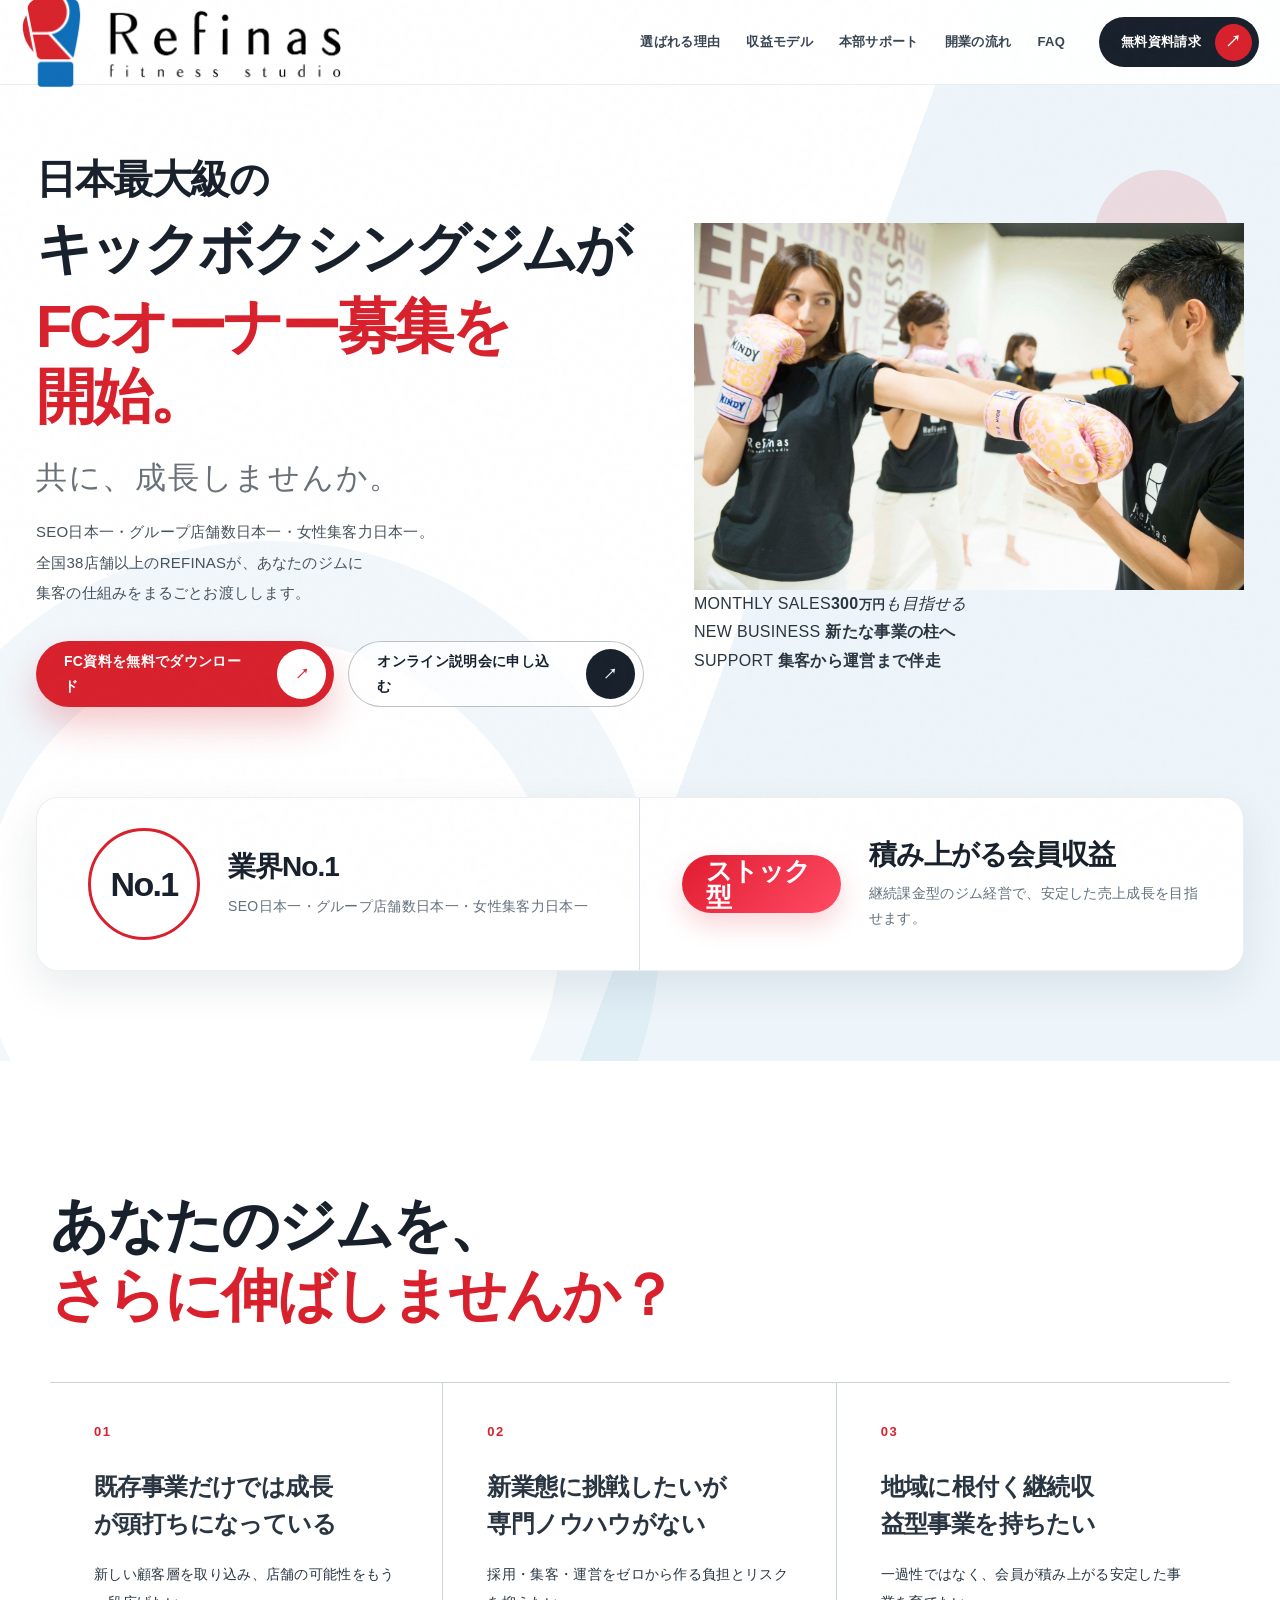
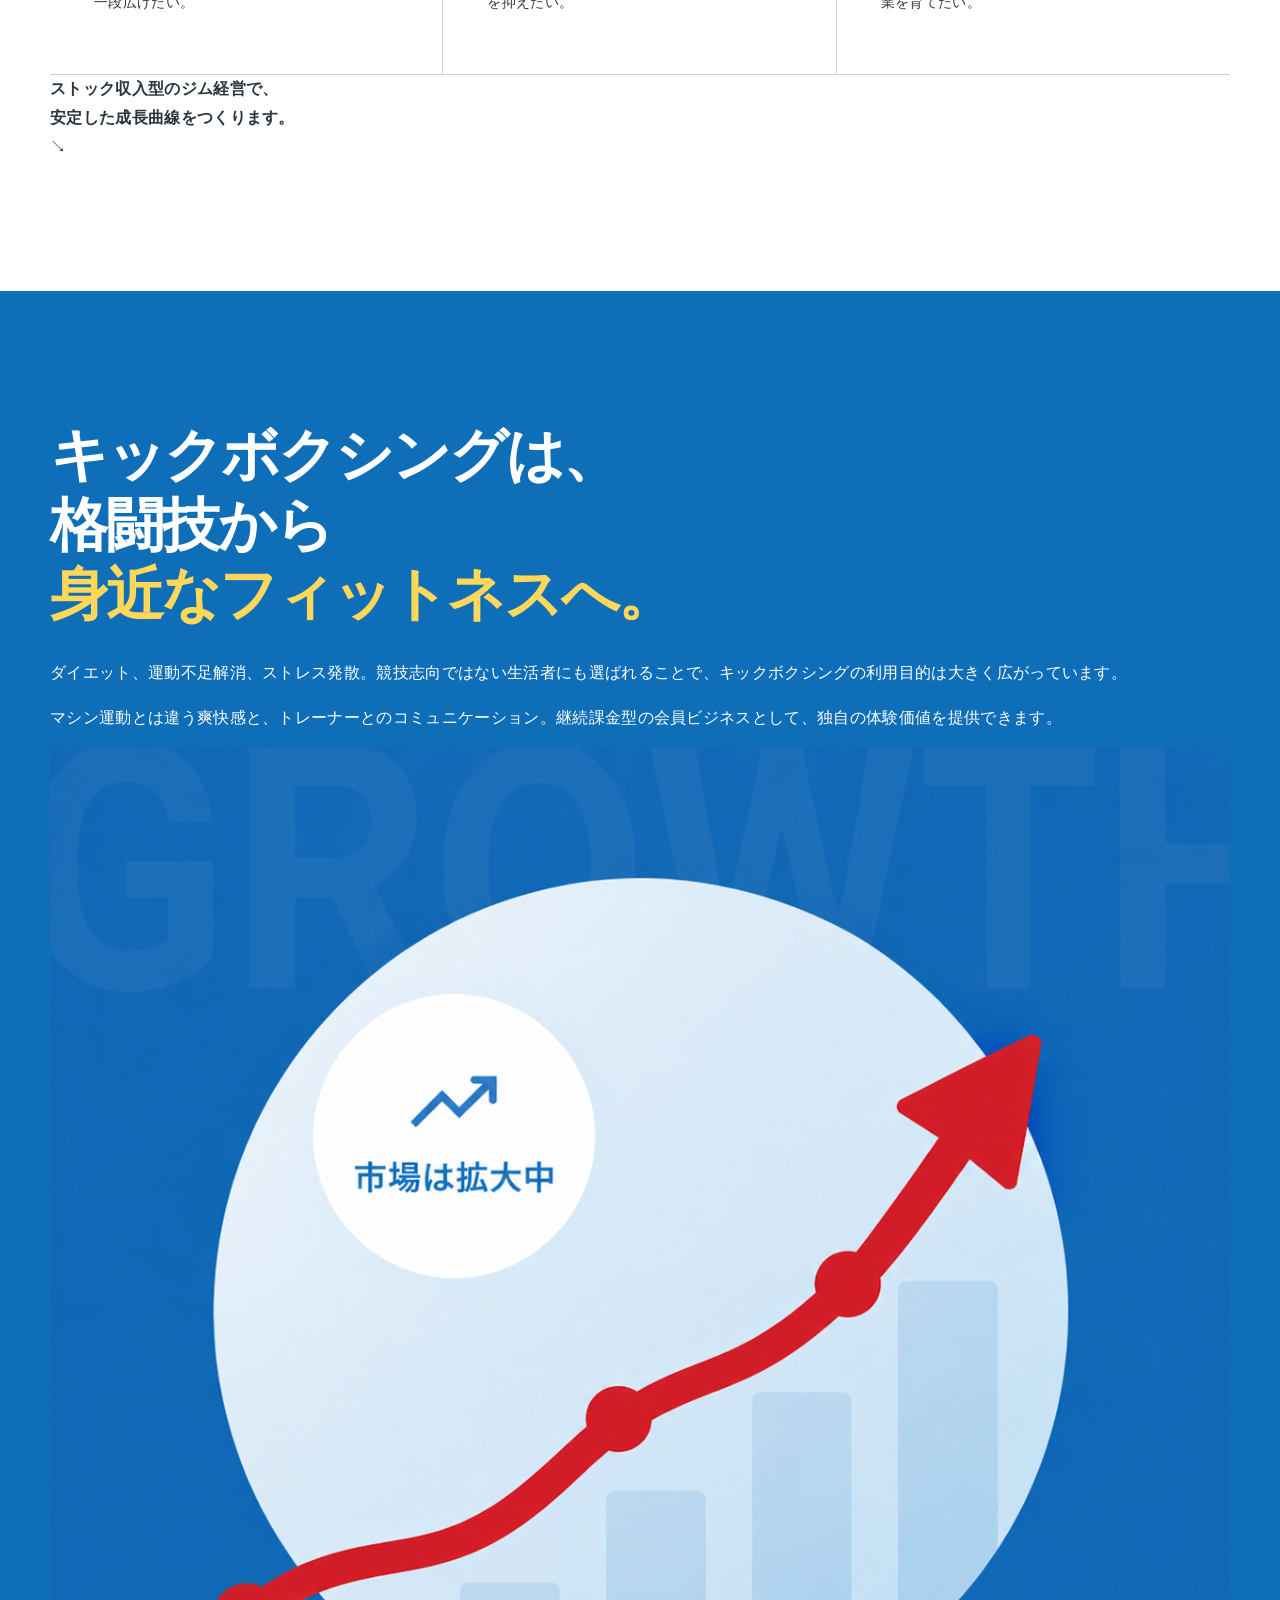
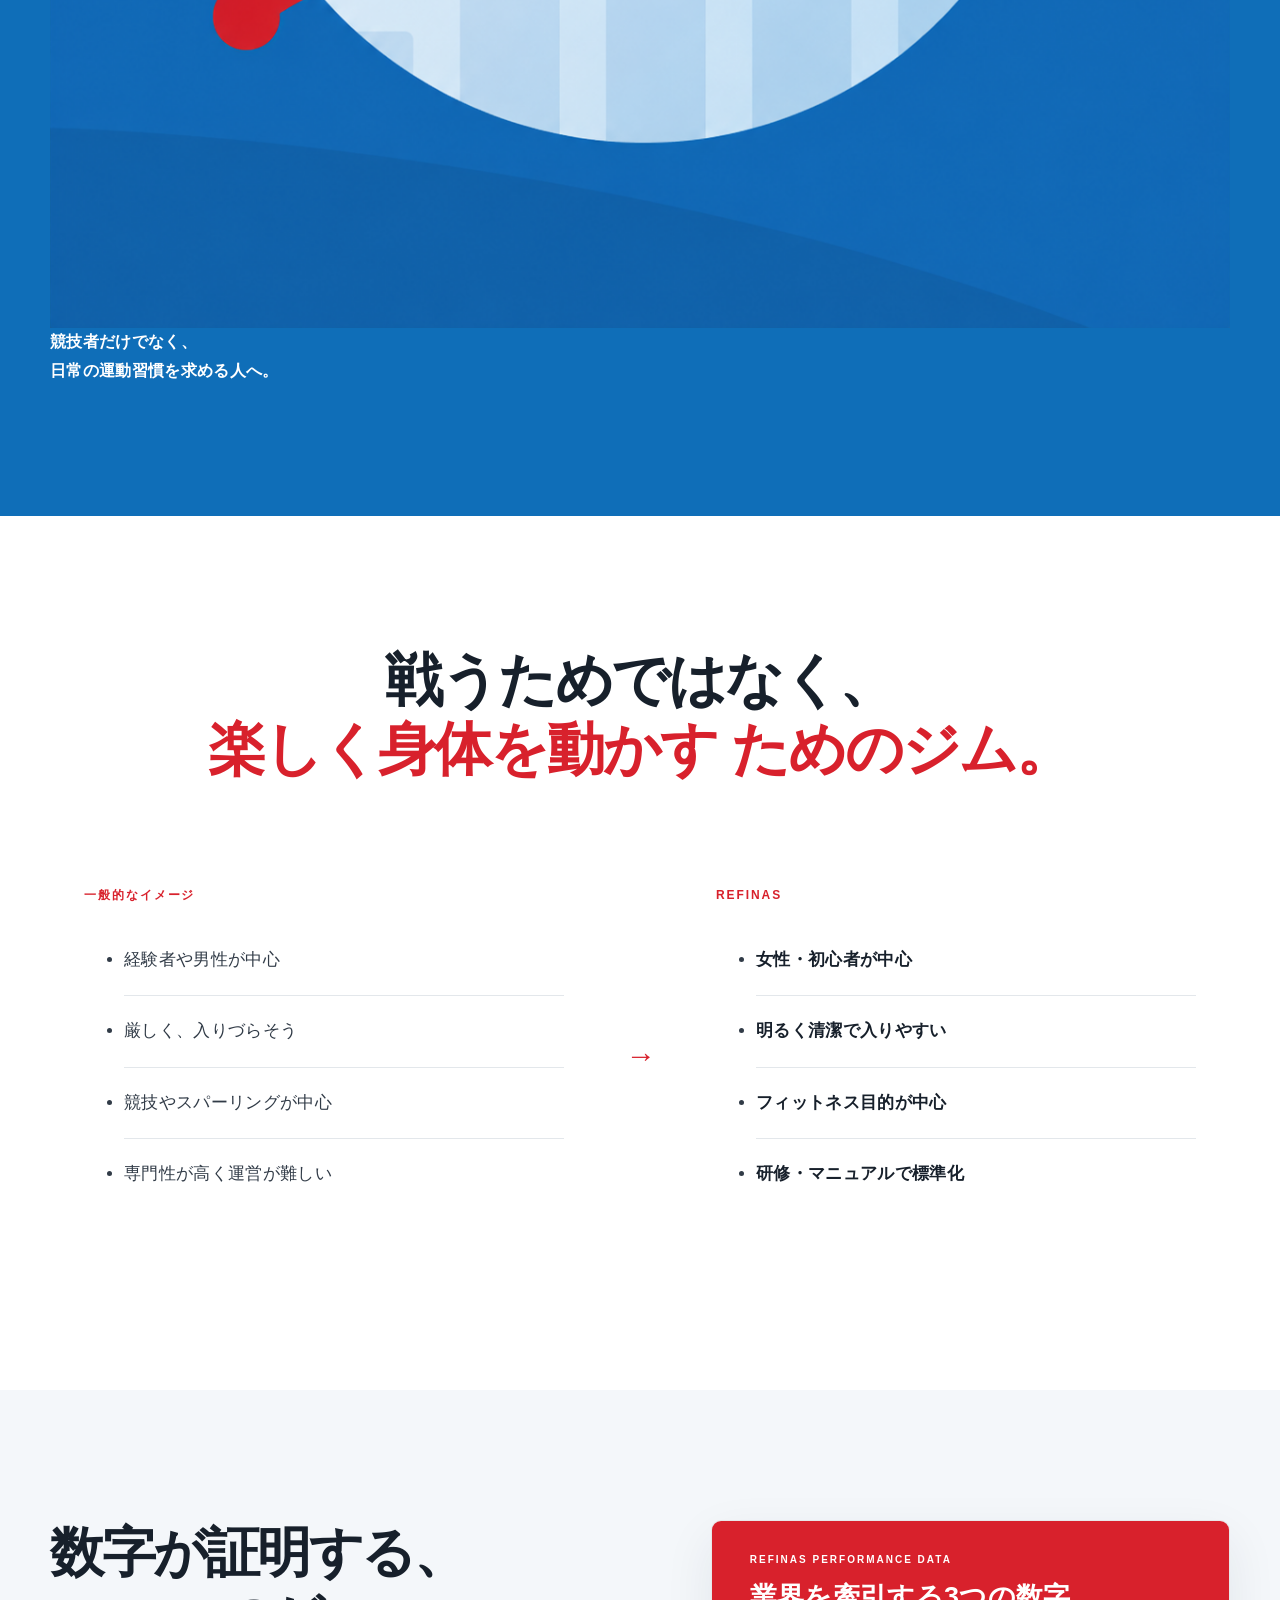
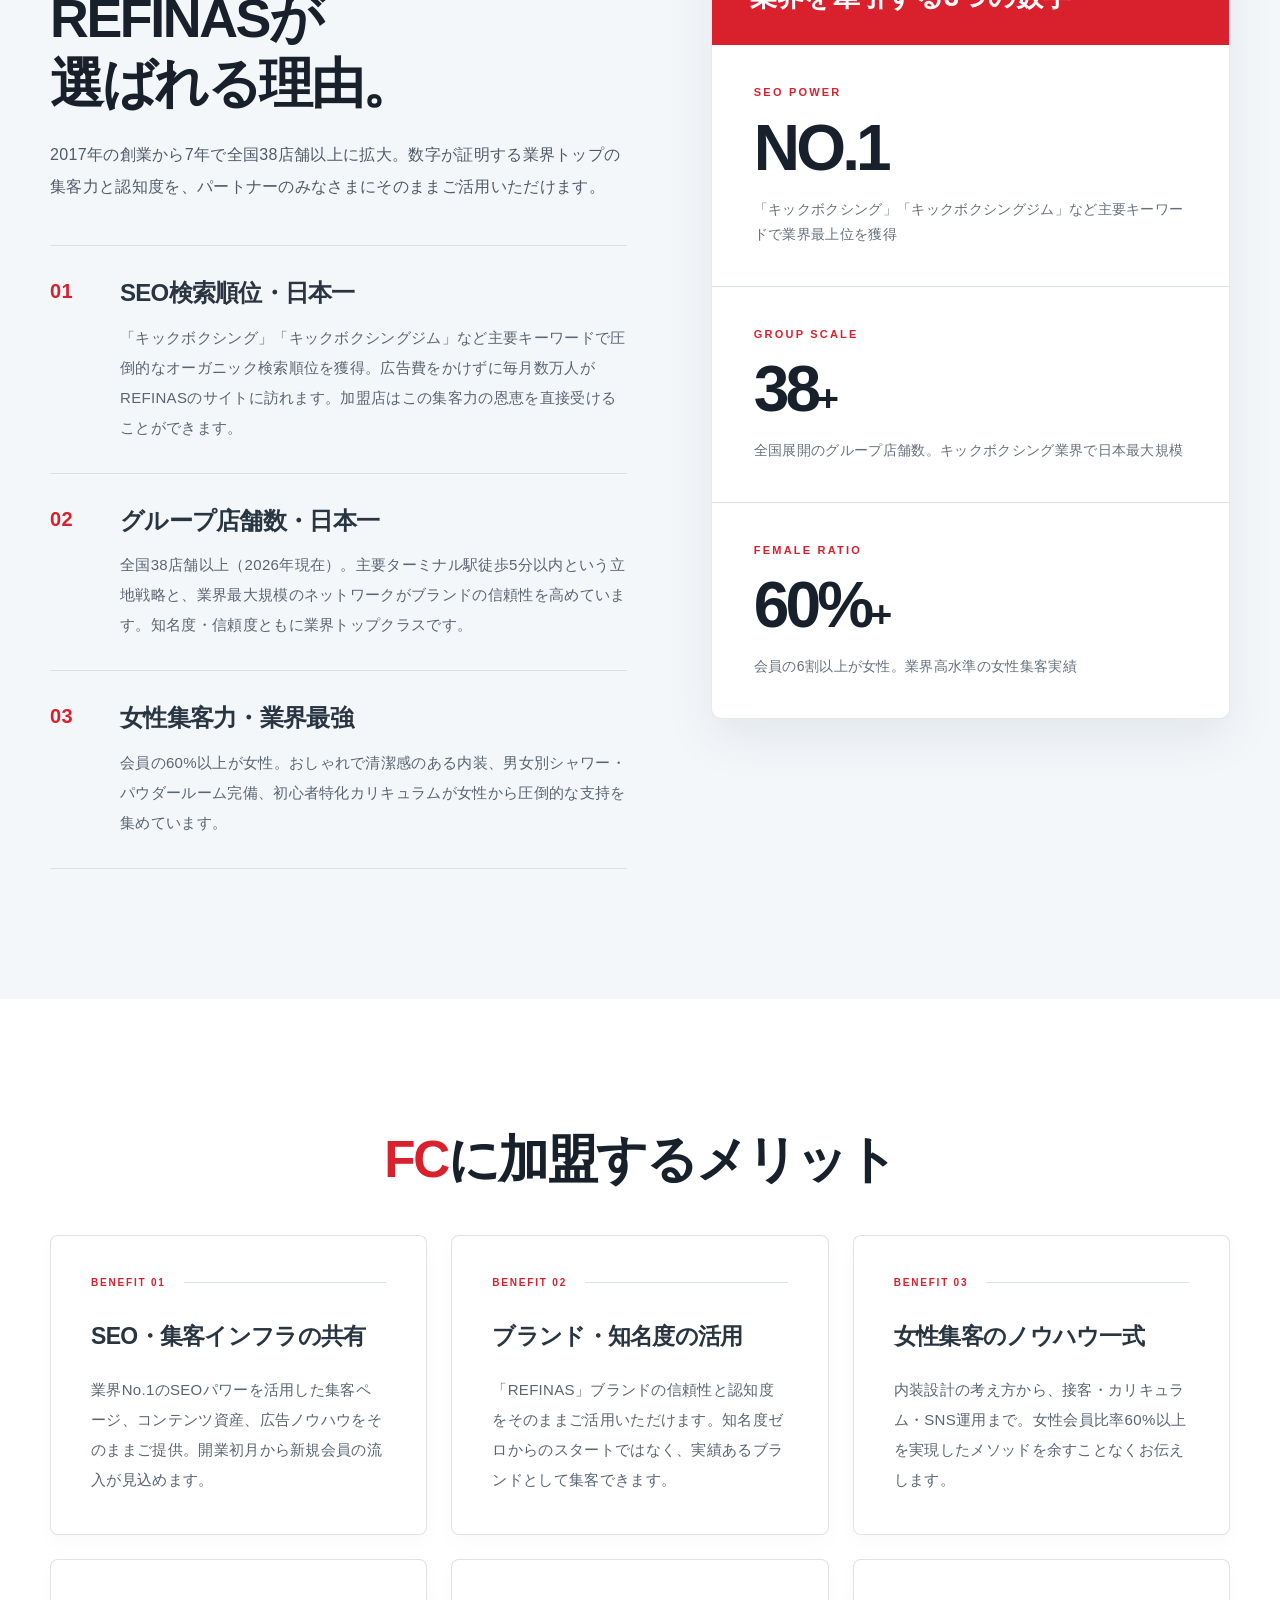
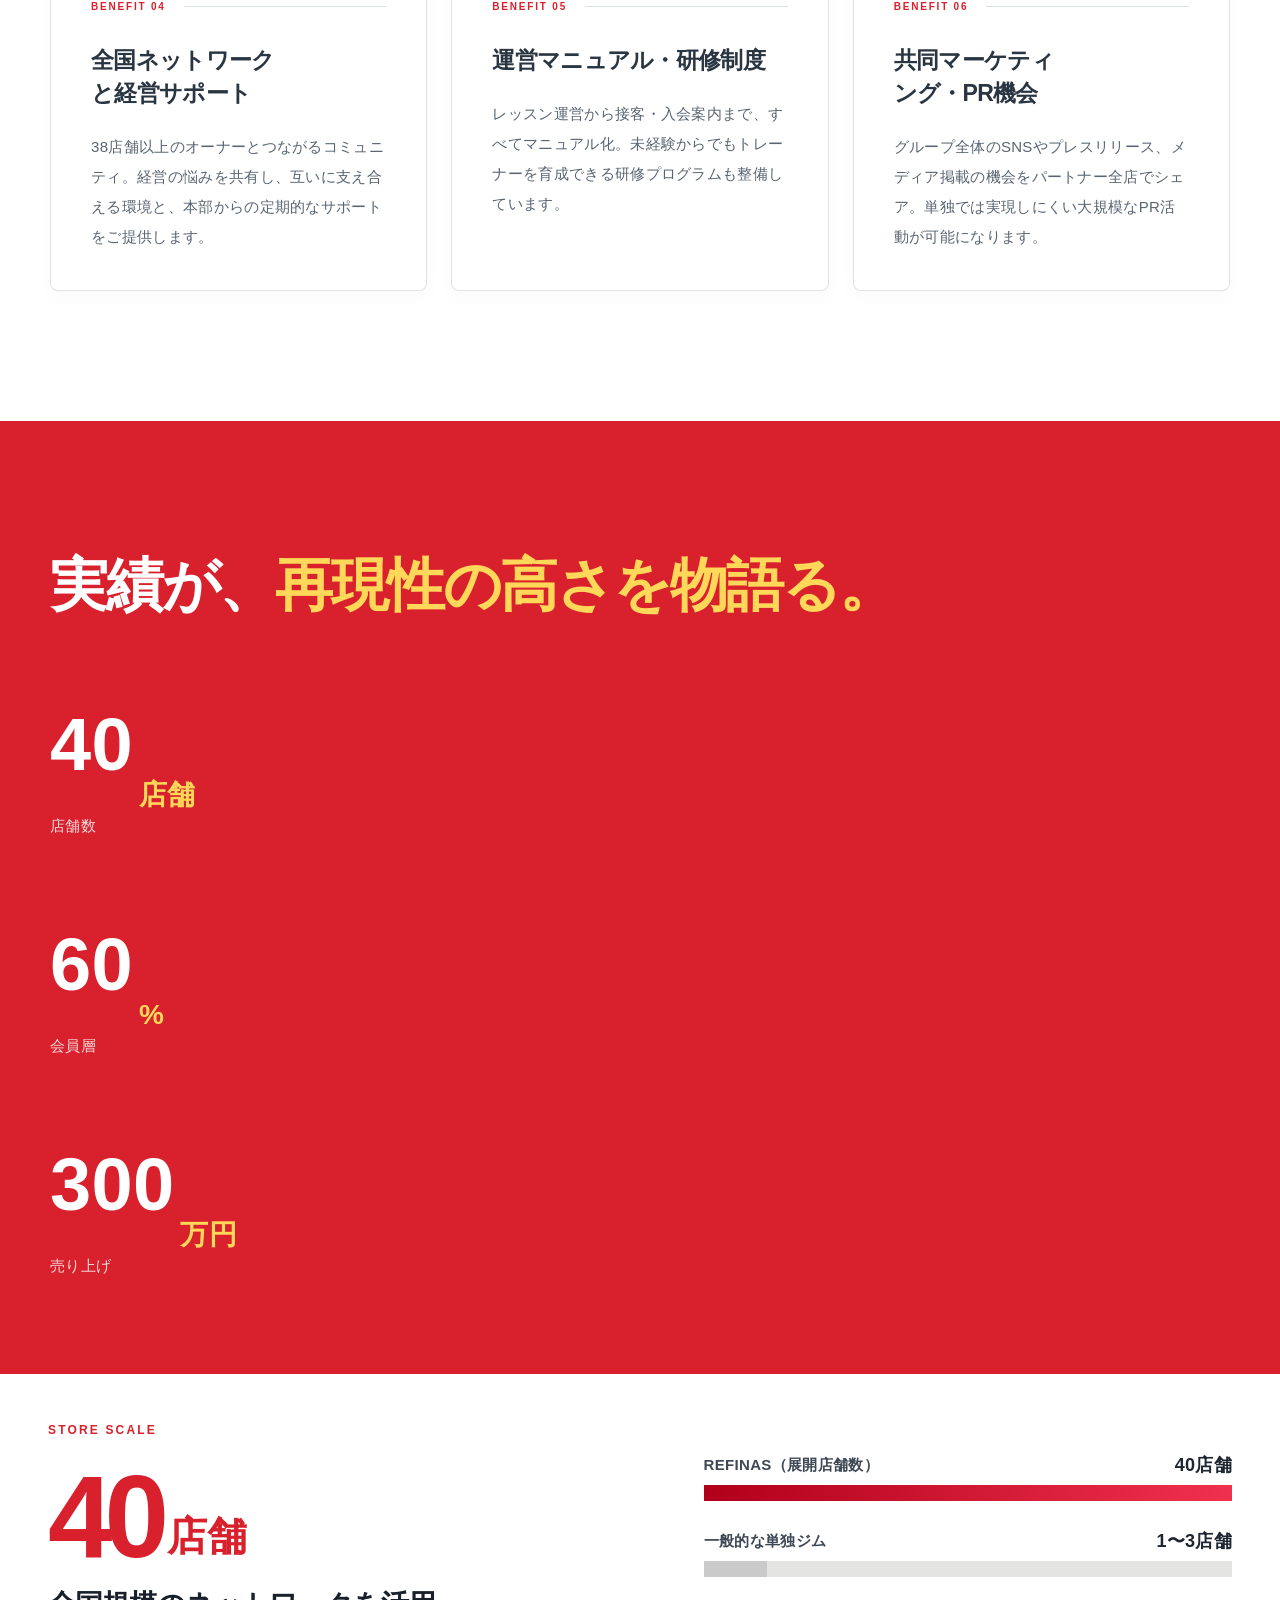
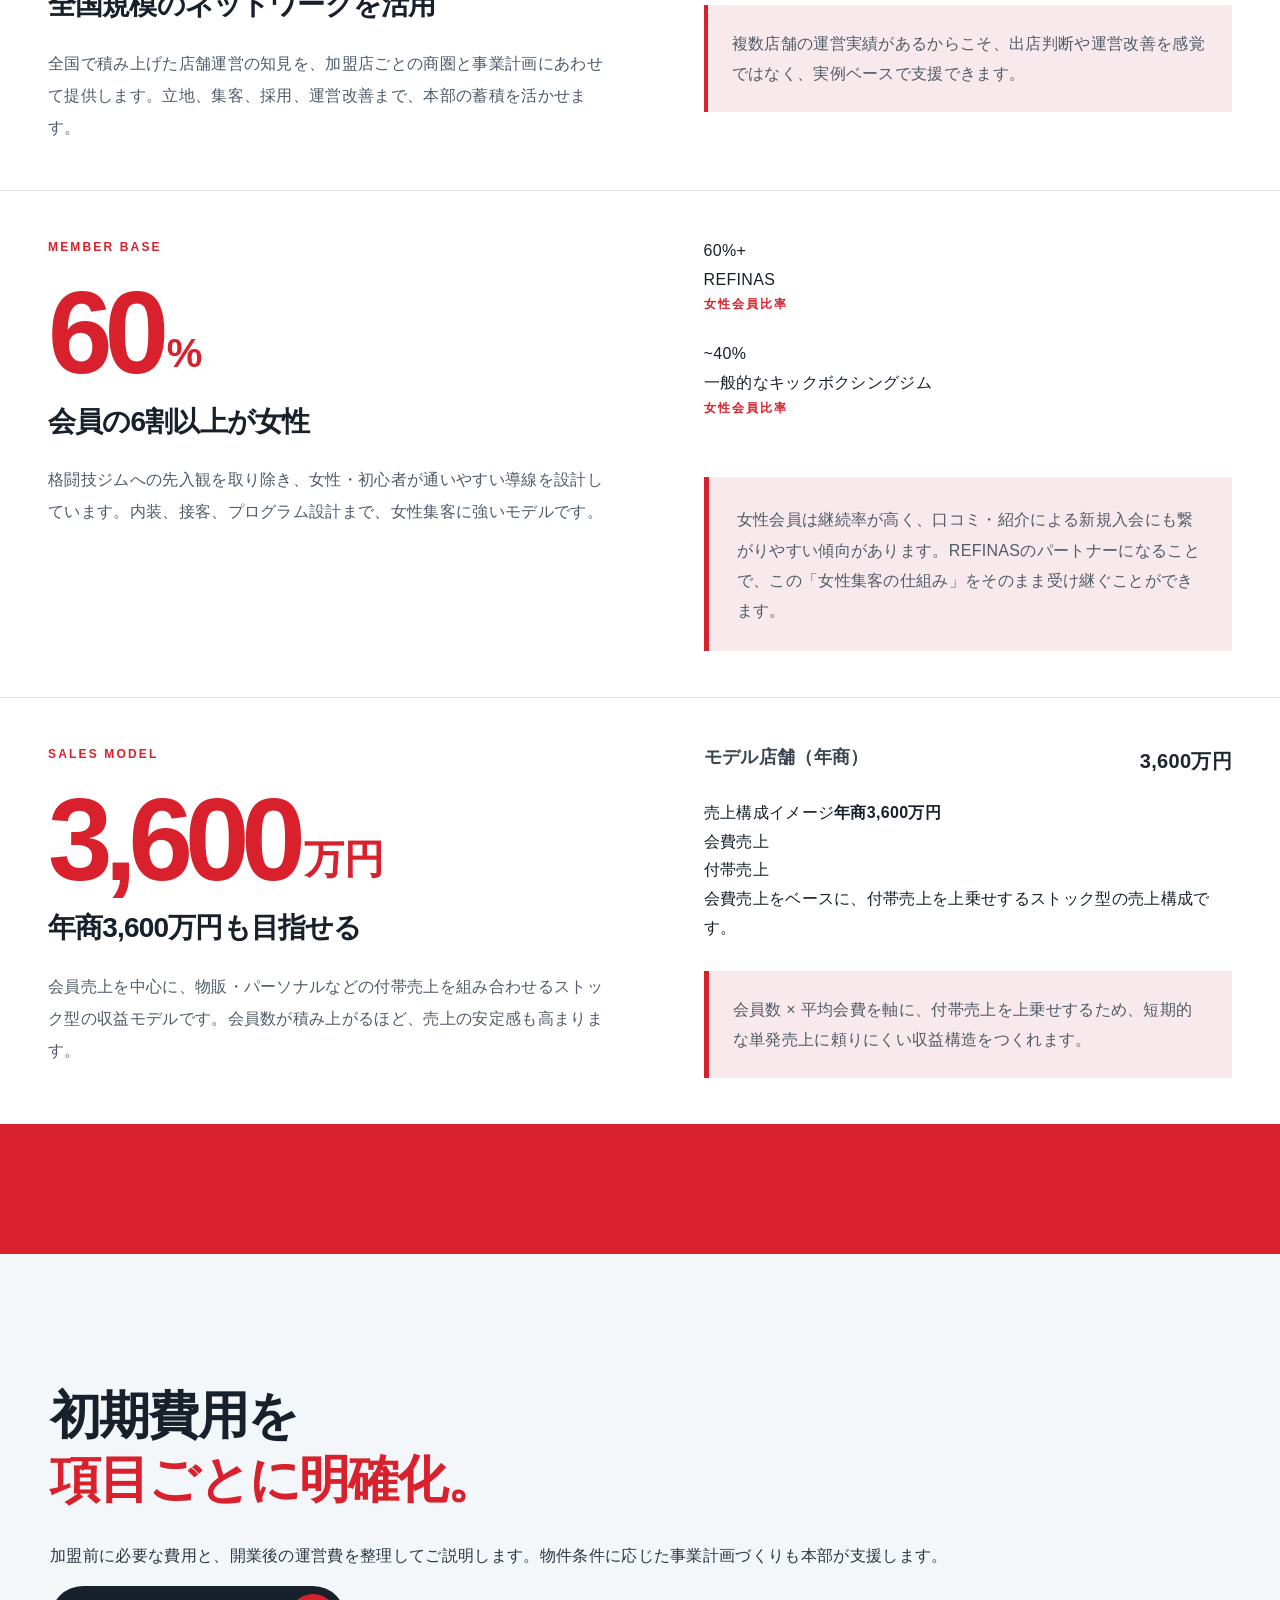
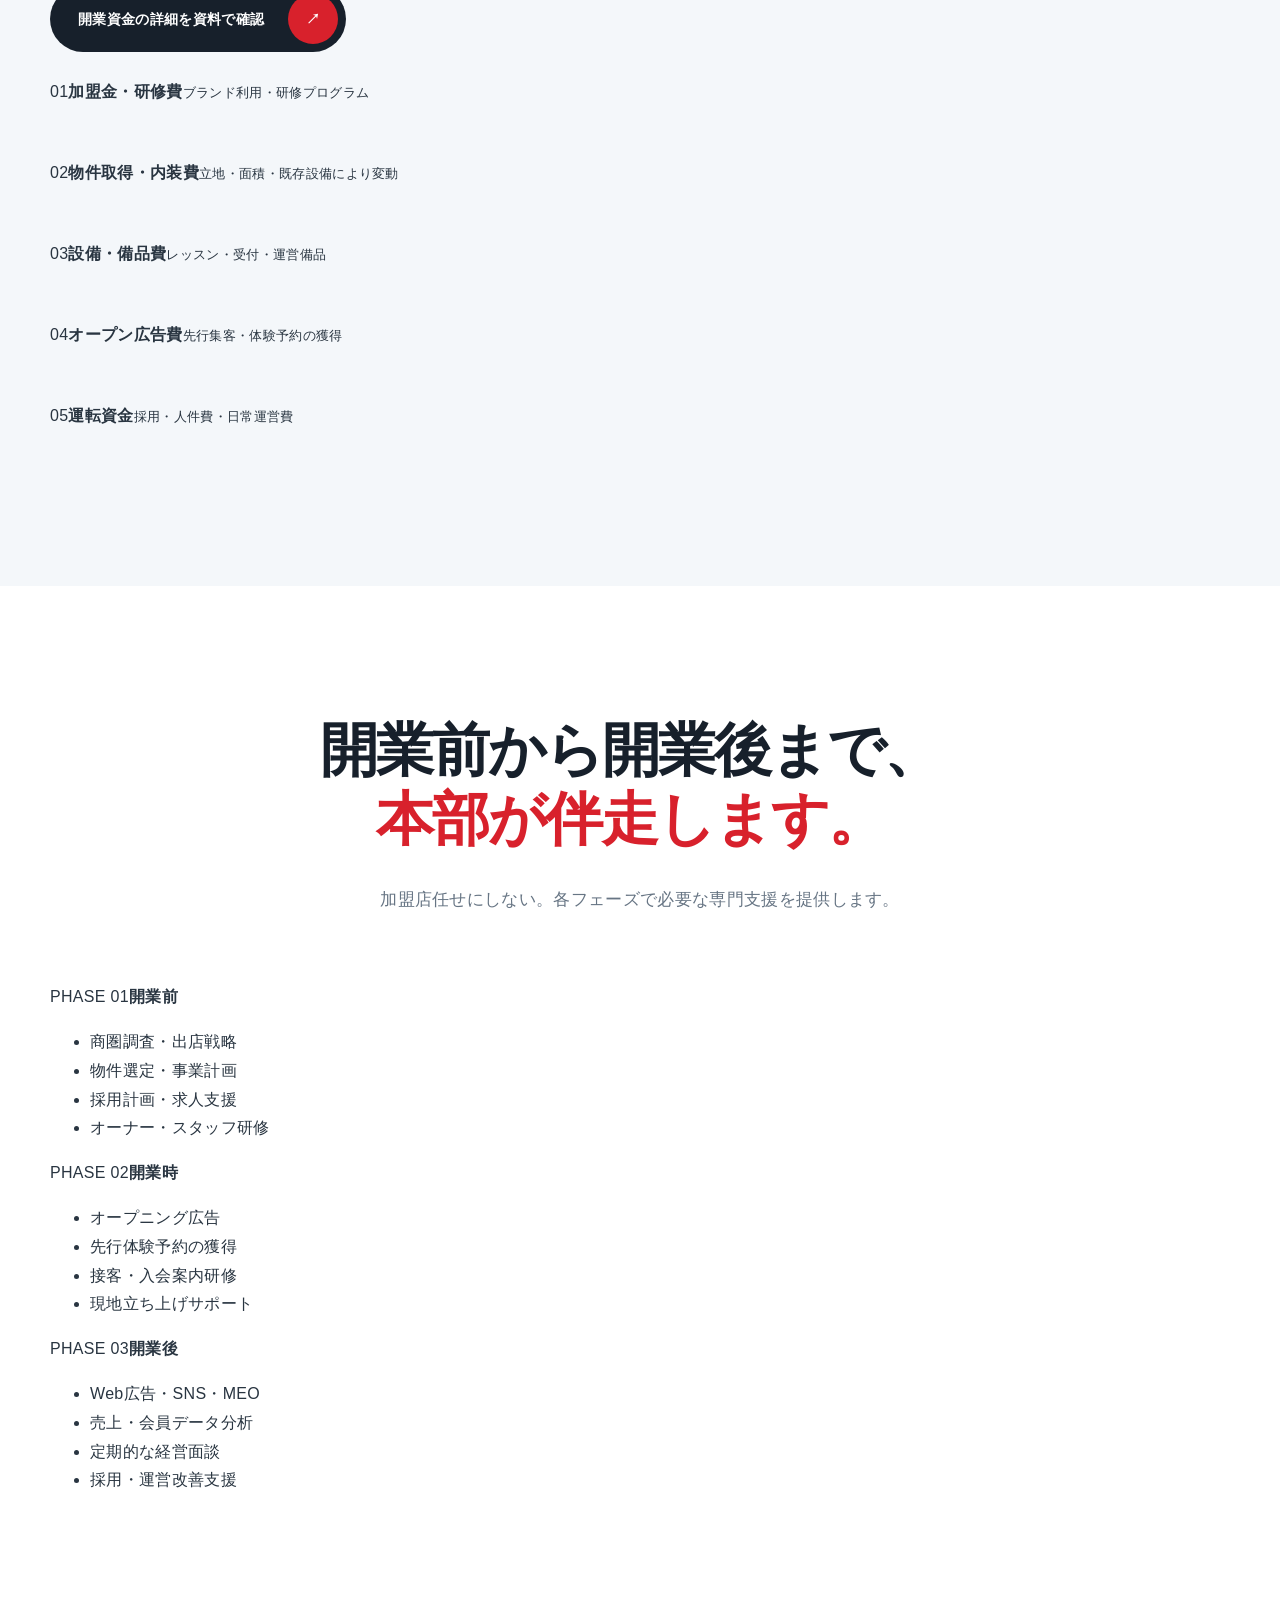
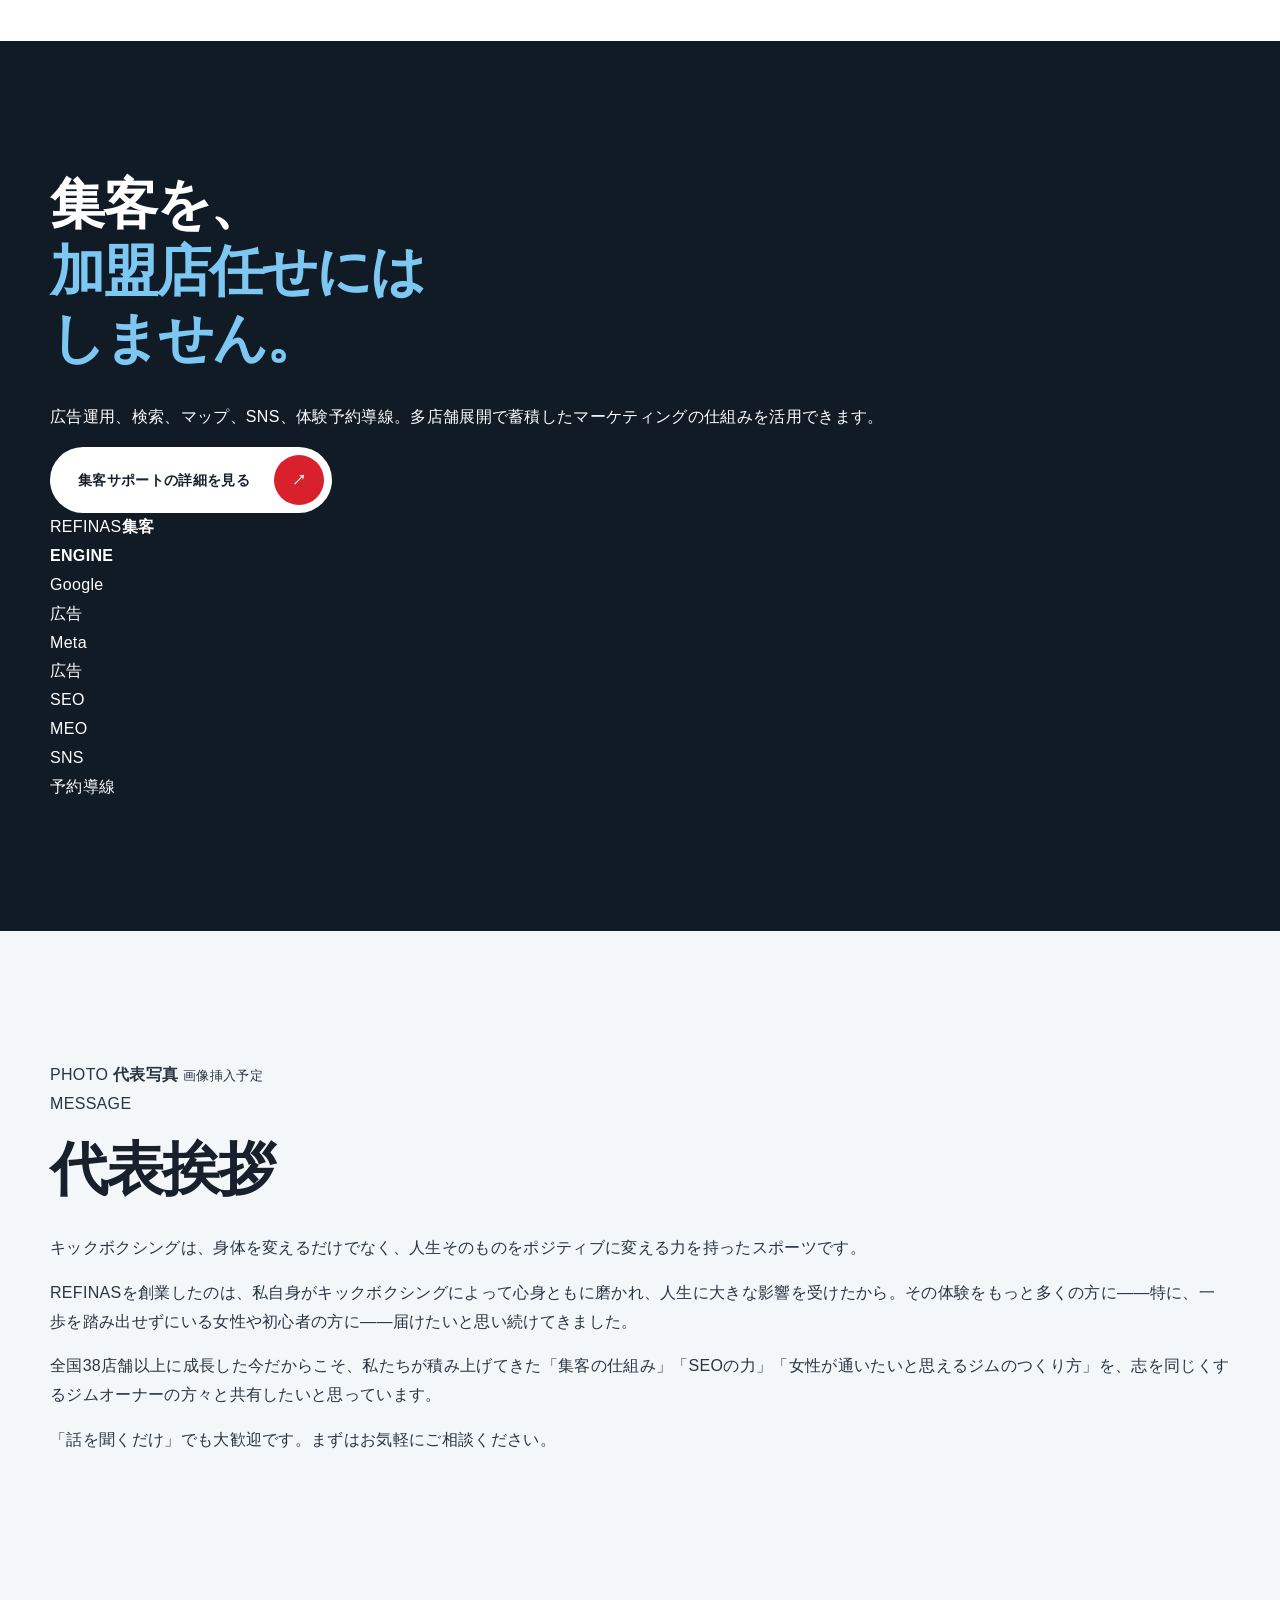
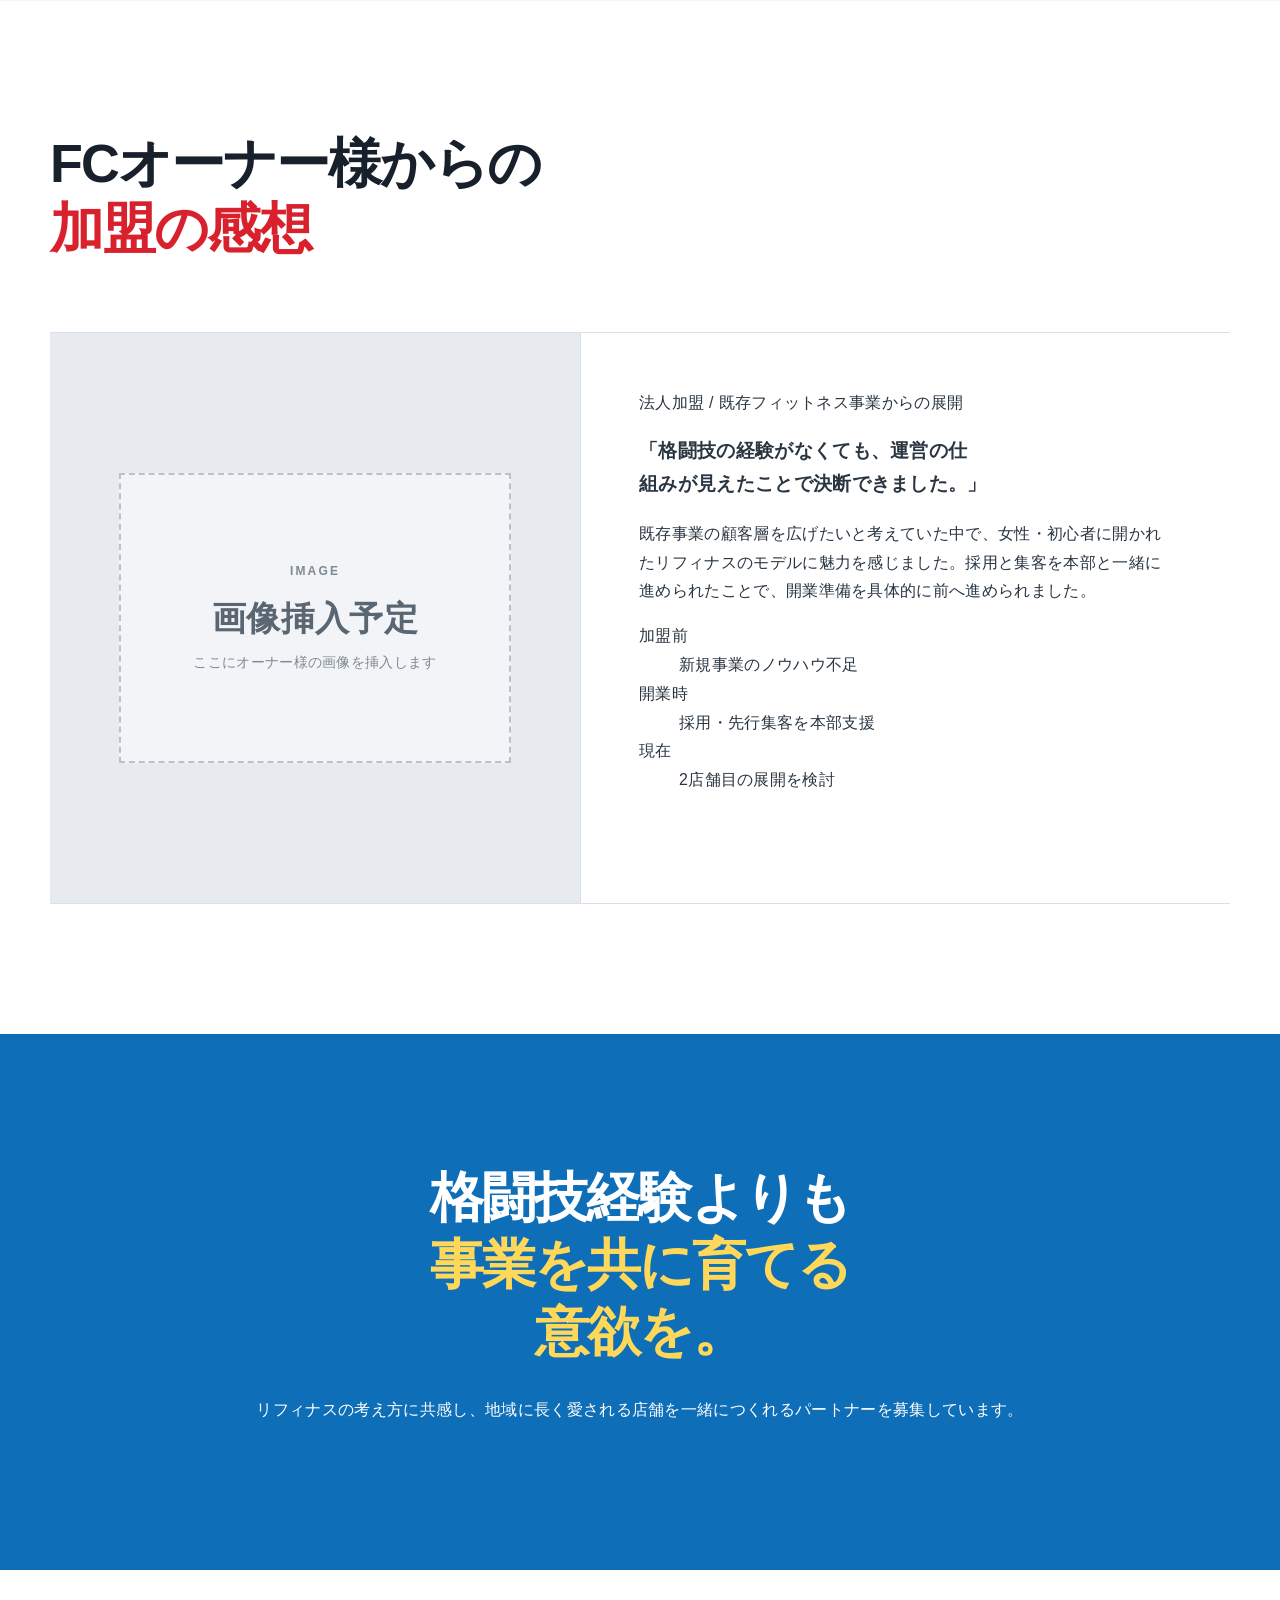
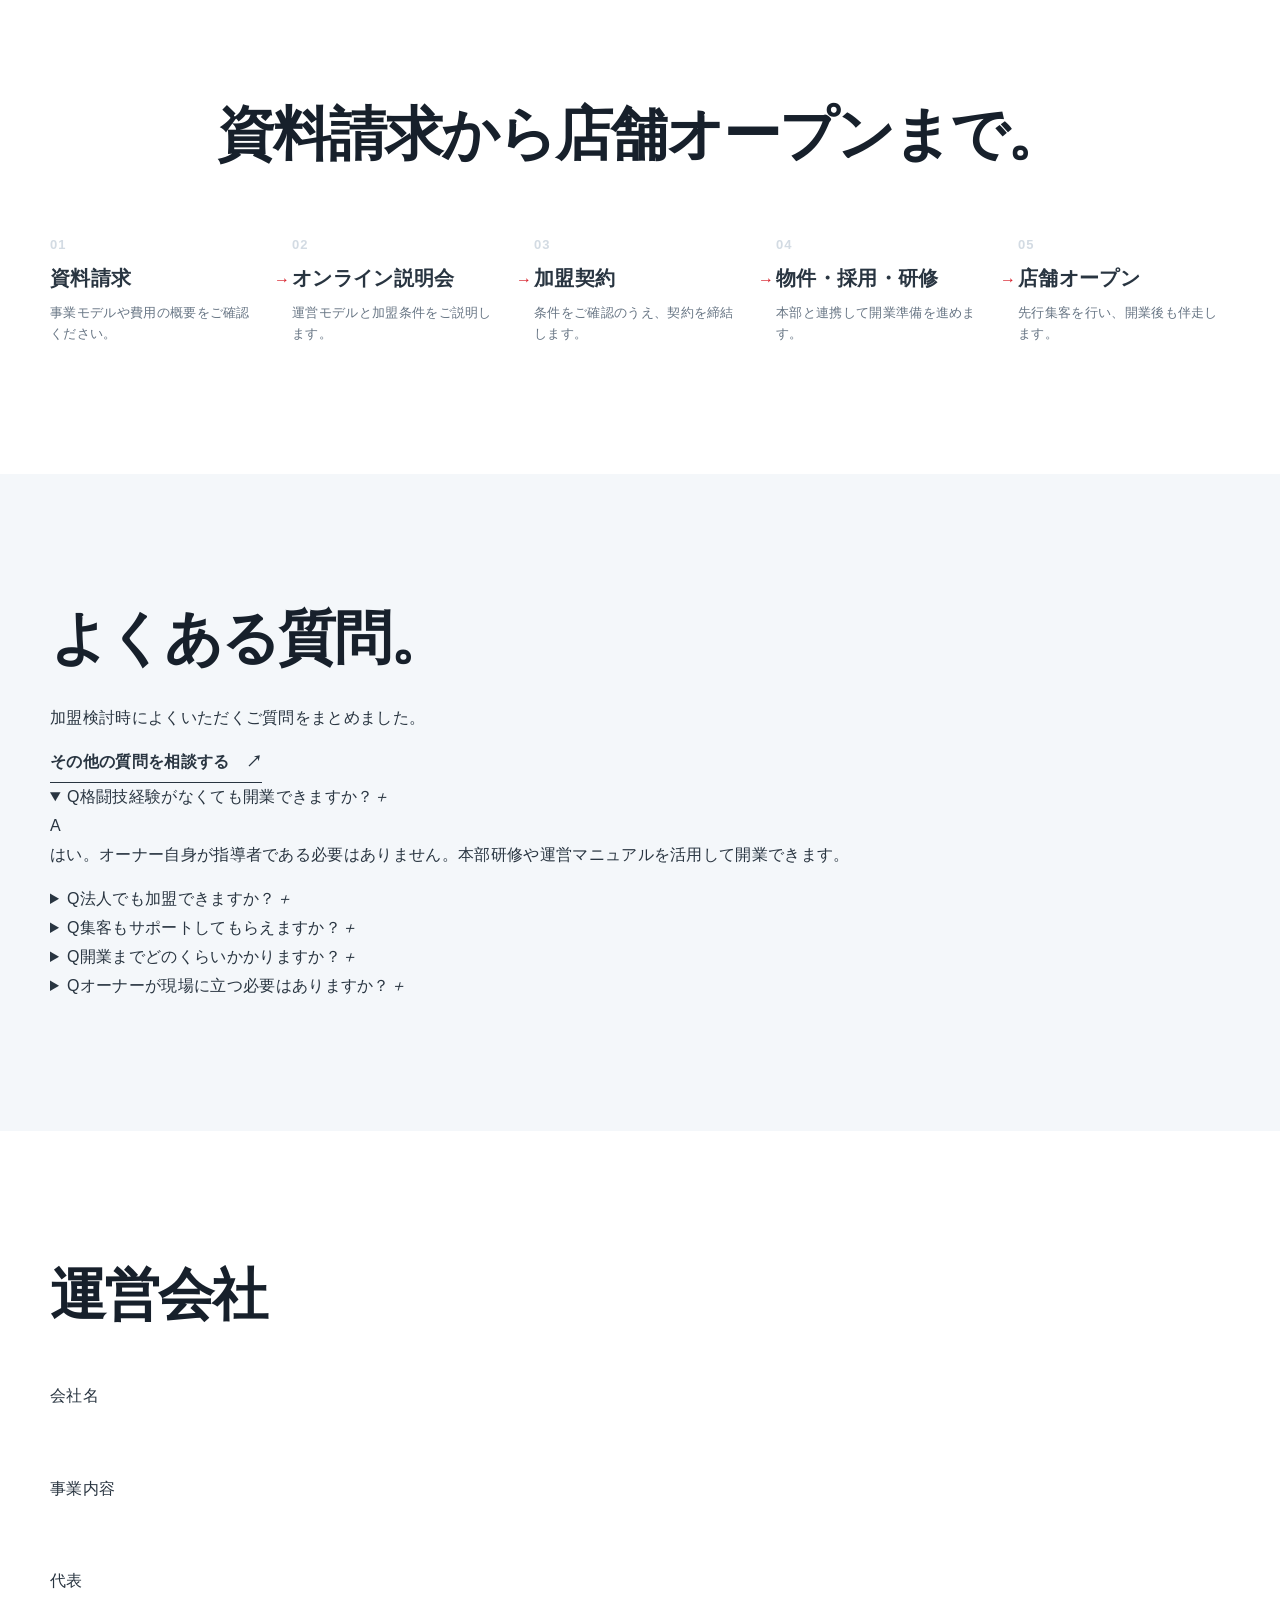
==== commit 81d85d17: "Add files via upload" ====
--- a/refinas_fc_v2.html
+++ b/refinas_fc_v2.html
@@ -71,16 +71,14 @@
 <b>集客から運営まで伴走</b>
 </div>
 </div>
-<ul aria-label="特長" class="hero-badges">
-<li class="hero-badge hero-badge-scale">
-<div class="badge-circle"><b>40<span>+</span></b></div>
-<div class="badge-copy"><strong>全国店舗規模</strong><small>全国38店舗以上<br/>（2026年現在）</small></div>
+<ul aria-label="特長" class="hero-badges hero-badges-duo">
+<li class="hero-badge hero-badge-no1">
+<div class="badge-circle badge-circle-no1"><b>No.1</b></div>
+<div class="badge-copy"><strong>業界No.1</strong><small>SEO日本一・グループ店舗数日本一・女性集客力日本一</small></div>
 </li>
-<li class="hero-badge">
-<div class="badge-copy"><strong>女性・初心者</strong><small>会員の60%以上が女性<br/>初心者特化のジム</small></div>
-</li>
-<li class="hero-badge">
-<div class="badge-copy"><strong>未経験OK</strong><small>研修・運営支援で<br/>未経験から開業可能</small></div>
+<li class="hero-badge hero-badge-stock">
+<div class="badge-pill"><b>ストック型</b></div>
+<div class="badge-copy"><strong>積み上がる会員収益</strong><small>継続課金型のジム経営で、安定した売上成長を目指せます。</small></div>
 </li>
 </ul>
 </div>
--- a/refinas_fc_v2.css
+++ b/refinas_fc_v2.css
@@ -109,367 +109,10 @@
 .hero h1 strong:last-child{color:var(--red)}
 .hero-lead{font-size:16px;line-height:2;color:#53606E;margin-bottom:36px}
 .hero-actions{display:flex;gap:14px;align-items:center;margin-bottom:44px}
-.hero-badges{list-style:none;margin:0;padding:0;display:flex;gap:0;border-top:1px solid var(--line);border-bottom:1px solid var(--line)}
-.hero-badges li{min-width:160px;padding:17px 24px 17px 0;margin-right:24px;border-right:1px solid var(--line);display:flex;flex-direction:column}
-.hero-badges li:last-child{border-right:0;margin-right:0}
-.hero-badges b{font-size:21px;color:var(--ink);line-height:1.2}
-.hero-badges b span{font-size:14px;color:var(--red)}
-.hero-badges small{font-size:10px;color:var(--muted);margin-top:7px}
-.hero-visual{position:relative;min-height:690px;padding:15px 38px 0 60px}
-.hero-card-main{height:650px;border-radius:42px;overflow:hidden;box-shadow:var(--shadow);position:relative;background:#fff;transform:rotate(1.3deg)}
-.hero-card-main img{width:100%;height:100%;object-fit:cover}
-.hero-stamp{position:absolute;right:-1px;top:-1px;width:185px;height:185px;background:var(--red);color:#fff;border-radius:0 42px 0 100%;padding:25px 16px 22px 39px;text-align:center;display:flex;flex-direction:column;justify-content:center}
-.hero-stamp span{font-size:8px;letter-spacing:.12em;font-weight:800}
-.hero-stamp b{font-size:53px;line-height:1.1;letter-spacing:-.06em}
-.hero-stamp b small{font-size:20px;margin-left:3px}
-.hero-stamp em{font-style:normal;font-size:12px;font-weight:800}
-.hero-mini-card{position:absolute;background:#fff;border:1px solid rgba(23,32,43,.08);box-shadow:0 16px 45px rgba(15,39,58,.13);border-radius:14px;padding:15px 18px;display:flex;flex-direction:column;z-index:2}
-.hero-mini-card span{font-size:8px;letter-spacing:.18em;color:var(--blue);font-weight:900}
-.hero-mini-card b{font-size:13px;color:var(--ink);margin-top:3px}
-.hero-mini-a{left:0;top:160px;transform:rotate(-4deg)}
-.hero-mini-b{right:0;bottom:55px;transform:rotate(3deg)}
-.hero-scroll{position:absolute;right:20px;bottom:0;display:flex;align-items:center;gap:14px;transform:rotate(90deg);transform-origin:right bottom;color:#7E8994;font-size:9px;letter-spacing:.2em}
-.hero-scroll i{width:70px;height:1px;background:#9AA5AF;position:relative}
-.hero-scroll i:after{content:"";position:absolute;right:0;top:-2px;width:5px;height:5px;border-radius:50%;background:var(--red)}
-
-/* Problem */
-.problem-heading{display:grid;grid-template-columns:1.15fr .85fr;gap:70px;align-items:end;margin-bottom:62px}
-.problem-heading h2{margin:0}
-.problem-heading p{margin:0 0 10px;color:var(--muted);font-size:16px}
-.problem-grid{display:grid;grid-template-columns:repeat(3,1fr);gap:22px}
-.problem-card{border:1px solid var(--line);border-radius:24px;padding:34px 30px 30px;min-height:290px;position:relative;background:#fff;transition:.3s}
-.problem-card:hover{transform:translateY(-7px);box-shadow:var(--shadow);border-color:transparent}
-.problem-card .card-index{font-size:11px;color:var(--blue);font-weight:900;letter-spacing:.15em}
-.problem-card h3{font-size:23px;line-height:1.5;color:var(--ink);margin:38px 0 17px}
-.problem-card p{font-size:14px;color:var(--muted);margin:0}
-.solution-band{margin-top:26px;background:var(--ink);color:#fff;border-radius:24px;padding:28px 32px 28px 38px;display:flex;align-items:center;justify-content:space-between}
-.solution-band div{display:flex;align-items:center;gap:45px}
-.solution-band span{font-size:10px;letter-spacing:.22em;color:#7DC7F3;font-weight:900}
-.solution-band b{font-size:21px;line-height:1.55}
-.solution-band>a{width:58px;height:58px;border:1px solid rgba(255,255,255,.4);border-radius:50%;display:grid;place-items:center;font-size:22px;transition:.25s}
-.solution-band>a:hover{background:var(--red);border-color:var(--red);transform:rotate(-45deg)}
-
-/* Market */
-.market-wave{position:absolute;inset:auto -4% -150px -4%;height:330px;background:var(--blue-deep);border-radius:50% 50% 0 0/100% 100% 0 0;opacity:.25}
-.market:before{content:"MARKET";position:absolute;right:-40px;top:50px;color:rgba(255,255,255,.055);font-size:220px;font-weight:900;letter-spacing:-.08em;line-height:1}
-.market-grid{display:grid;grid-template-columns:.86fr 1.14fr;gap:80px;align-items:center}
-.market-copy h2{font-size:clamp(45px,5vw,72px)}
-.market-copy p{color:rgba(255,255,255,.78);font-size:16px;max-width:600px}
-.market-visual{position:relative}
-.market-visual img{width:100%;max-width:720px;margin-left:auto}
-.market-caption{position:absolute;left:2%;bottom:2%;background:#fff;color:var(--ink);border-radius:18px;padding:22px 25px;box-shadow:var(--shadow)}
-.market-caption span{display:block;color:var(--red);font-size:9px;font-weight:900;letter-spacing:.2em}
-.market-caption b{display:block;font-size:17px;line-height:1.5;margin-top:5px}
-
-/* Difference */
-.compare-wrap{display:grid;grid-template-columns:1fr 125px 1fr;align-items:stretch}
-.compare-card{border-radius:28px;padding:42px 44px;min-height:350px}
-.compare-tag{display:inline-block;font-size:10px;letter-spacing:.16em;font-weight:900;border-radius:999px;padding:6px 13px;margin-bottom:34px}
-.compare-card ul{list-style:none;margin:0;padding:0;display:grid;gap:0}
-.compare-card li{padding:19px 0;border-bottom:1px solid rgba(23,32,43,.12);font-size:18px}
-.compare-card li:before{content:"";display:inline-block;width:8px;height:8px;border-radius:50%;margin-right:15px;vertical-align:2px}
-.compare-old{background:#EEF1F4;color:#6A7580}
-.compare-old .compare-tag{background:#DDE2E7;color:#65717C}
-.compare-old li:before{background:#AAB2BA}
-.compare-new{background:var(--ink);color:#fff;box-shadow:var(--shadow)}
-.compare-new .compare-tag{background:var(--red);color:#fff}
-.compare-new li{border-color:rgba(255,255,255,.16)}
-.compare-new li:before{background:var(--yellow)}
-.compare-arrow{display:flex;flex-direction:column;align-items:center;justify-content:center;color:var(--red)}
-.compare-arrow span{font-size:9px;letter-spacing:.18em;font-weight:900;writing-mode:vertical-rl}
-.compare-arrow i{font-size:36px;font-style:normal;margin-top:15px}
-
-/* Strength */
-.strength-grid{display:grid;grid-template-columns:1.1fr 1fr 1fr;gap:20px}
-.strength-card{background:#fff;border-radius:26px;padding:30px;min-height:310px;position:relative;overflow:hidden;box-shadow:0 12px 32px rgba(23,32,43,.055);transition:.3s}
-.strength-card:hover{transform:translateY(-6px);box-shadow:var(--shadow)}
-.strength-card .number{position:absolute;right:22px;top:17px;font-size:47px;line-height:1;color:#EDF1F4;font-weight:900}
-.strength-card h3{font-size:21px;line-height:1.5;color:var(--ink);margin:32px 0 14px}
-.strength-card p{font-size:13px;color:var(--muted);margin:0}
-.strength-card-large{grid-row:span 2;background:var(--blue);color:#fff;min-height:640px;display:flex;flex-direction:column;justify-content:flex-end;padding:42px}
-.strength-card-large .number{color:rgba(255,255,255,.12);font-size:92px;right:28px;top:25px}
-.strength-card-large h3{color:#fff;font-size:29px}
-.strength-card-large p{color:rgba(255,255,255,.72);font-size:15px}
-.strength-card-wide{grid-column:2/4;min-height:210px;background:#EAF4FA}
-.wide-card-content{display:grid;grid-template-columns:100px 1fr;gap:30px;align-items:center;height:100%}
-.wide-card-content h3{margin:0 0 10px;font-size:23px}
-.icon{width:62px;height:62px;border-radius:18px;background:#EAF4FA;color:var(--blue);display:grid;place-items:center;font-size:29px;font-weight:800}
-.strength-card-large .icon{width:122px;height:122px;border-radius:50%;background:rgba(255,255,255,.14);margin-bottom:48px}
-.icon-people{display:flex;align-items:center;justify-content:center;gap:4px}
-.icon-people i{display:block;width:18px;height:36px;border-radius:14px 14px 8px 8px;background:#fff;position:relative}
-.icon-people i:before{content:"";position:absolute;top:-17px;left:2px;width:14px;height:14px;border-radius:50%;background:#fff}
-.icon-people i:nth-child(2){height:48px;background:var(--yellow)}
-.icon-people i:nth-child(2):before{background:var(--yellow)}
-.icon-chart{background:#fff}
-
-/* Numbers */
-.numbers:before{content:"";position:absolute;left:-80px;top:-300px;width:600px;height:600px;border:100px solid rgba(255,255,255,.06);border-radius:50%}
-.numbers-head{display:grid;grid-template-columns:260px 1fr 360px;gap:28px;align-items:end;margin-bottom:72px}
-.numbers-head h2{margin:0}
-.numbers-head>p{margin:0 0 10px;color:rgba(255,255,255,.75)}
-.numbers-grid{display:grid;grid-template-columns:repeat(4,1fr);border-top:1px solid rgba(255,255,255,.34);border-bottom:1px solid rgba(255,255,255,.34)}
-.number-item{padding:42px 28px;border-right:1px solid rgba(255,255,255,.26);min-height:240px;display:flex;flex-direction:column;justify-content:center}
-.number-item:last-child{border-right:0}
-.number-item small{font-size:8px;letter-spacing:.18em;font-weight:800;color:rgba(255,255,255,.62)}
-.number-item b{font-size:80px;line-height:1.1;color:#fff;letter-spacing:-.06em;margin:12px 0 5px}
-.number-item b span{font-size:32px;color:var(--yellow)}
-.number-item b.text-size-md{font-size:32px;letter-spacing:-.02em;line-height:1.3}
-.number-item p{margin:0;font-size:13px;color:rgba(255,255,255,.7)}
-.numbers-note{font-size:10px;color:rgba(255,255,255,.62);margin:20px 0 0}
-
-.numbers-grid-3{grid-template-columns:repeat(3,1fr)}
-.numbers-grid-3 .number-item{min-height:220px}
-.numbers-detail-grid{display:grid;grid-template-columns:repeat(3,minmax(0,1fr));gap:28px;margin-top:42px}
-.result-panel{background:#fff;color:var(--ink);padding:34px 30px 30px;border:1px solid rgba(255,255,255,.18);box-shadow:0 16px 42px rgba(18,28,44,.12);min-height:100%;display:flex;flex-direction:column}
-.result-panel small{font-size:12px;letter-spacing:.18em;font-weight:900;color:var(--red);display:block;margin-bottom:18px}
-.result-metric{display:flex;align-items:flex-end;gap:0;margin-bottom:14px}
-.result-metric b{font-size:92px;line-height:.92;letter-spacing:-.06em;color:var(--red);font-weight:900}
-.result-metric b span{font-size:.56em;line-height:1;color:var(--red)}
-.result-panel h3{font-size:26px;line-height:1.38;letter-spacing:-.03em;margin:0 0 28px;color:var(--ink)}
-.result-note{margin:18px 0 0;color:#5E6771;font-size:14px;line-height:1.85}
-.result-bars{display:flex;align-items:flex-end;gap:14px;min-height:210px;padding:0 6px 4px;margin-top:auto;border-bottom:1px solid #E2E6EA}
-.result-bars span{display:block;flex:1;border-radius:0;background:linear-gradient(180deg,rgba(216,33,44,.95),rgba(216,33,44,.72))}
-.store-bars span:nth-child(odd),.sales-bars span:nth-child(2){background:linear-gradient(180deg,rgba(15,110,184,.95),rgba(15,110,184,.72))}
-.ratio-list{display:grid;gap:28px;margin-top:auto}
-.ratio-row{display:grid;grid-template-columns:1fr auto;gap:10px 16px;align-items:center}
-.ratio-row span{font-size:14px;line-height:1.6;color:#3B4652;font-weight:700}
-.ratio-row strong{font-size:20px;line-height:1;color:#1D2430;font-weight:900}
-.ratio-row i{grid-column:1/3;display:block;height:18px;background:#E9E9E7;position:relative;overflow:hidden;font-style:normal}
-.ratio-row i em{display:block;height:100%;background:linear-gradient(90deg,#B0061B,#ED3047)}
-.ratio-row i em.sub{background:#C8C8C8}
-
-
-/* Business */
-.business-panel{display:grid;grid-template-columns:1.15fr .85fr;border:1px solid var(--line);border-radius:32px;overflow:hidden;background:#fff;box-shadow:0 16px 50px rgba(20,43,62,.07)}
-.business-main{padding:60px;background:linear-gradient(145deg,#F6FAFC,#E8F3F9);position:relative}
-.business-main:after{content:"";position:absolute;right:-85px;bottom:-115px;width:300px;height:300px;border:65px solid rgba(15,110,184,.08);border-radius:50%}
-.model-label{font-size:10px;letter-spacing:.2em;font-weight:900;color:var(--blue)}
-.sales-number{display:flex;align-items:flex-end;gap:10px;margin:17px 0 28px;position:relative;z-index:1}
-.sales-number b{font-size:120px;line-height:.85;color:var(--red);letter-spacing:-.08em}
-.sales-number span{font-size:31px;font-weight:900;color:var(--ink);margin-bottom:4px}
-.sales-number small{font-size:17px;font-weight:900;color:var(--ink);margin-bottom:8px}
-.business-main>p:not(.model-label){max-width:570px;color:var(--muted)}
-.formula{display:flex;gap:11px;align-items:center;flex-wrap:wrap;position:relative;z-index:1}
-.formula span{background:#fff;border:1px solid var(--line);border-radius:999px;padding:9px 16px;font-size:12px;font-weight:800;color:var(--ink)}
-.formula i{font-style:normal;color:var(--red);font-weight:900}
-.business-side{padding:58px 50px;display:flex;flex-direction:column;justify-content:center}
-.business-side h3{font-size:23px;color:var(--ink);margin-bottom:24px}
-.business-side ul{list-style:none;margin:0 0 30px;padding:0}
-.business-side li{padding:13px 0 13px 24px;border-bottom:1px solid var(--line);font-size:14px;position:relative}
-.business-side li:before{content:"";position:absolute;left:0;top:22px;width:8px;height:8px;border-radius:50%;background:var(--red)}
-.legal-note{margin:18px 0 0}
-
-/* Cost */
-.cost-grid{display:grid;grid-template-columns:.8fr 1.2fr;gap:90px;align-items:center}
-.cost-copy h2{font-size:56px}
-.cost-copy>p{color:var(--muted);margin-bottom:35px}
-.cost-list{background:#fff;border-radius:30px;padding:12px 35px;box-shadow:0 14px 45px rgba(23,32,43,.07)}
-.cost-list>div{display:grid;grid-template-columns:50px 1fr 1fr;gap:24px;align-items:center;padding:25px 0;border-bottom:1px solid var(--line)}
-.cost-list>div:last-child{border-bottom:0}
-.cost-list span{font-size:12px;color:var(--blue);font-weight:900}
-.cost-list b{color:var(--ink);font-size:17px}
-.cost-list small{color:var(--muted);font-size:12px}
-
-/* Support */
-.support-timeline{display:grid;grid-template-columns:repeat(3,1fr);gap:20px;align-items:stretch}
-.support-card{border:1px solid var(--line);border-radius:26px;padding:34px;background:#fff;min-height:380px;position:relative}
-.support-card.is-primary{background:var(--red);border-color:var(--red);color:#fff;transform:translateY(-15px);box-shadow:0 23px 55px rgba(216,33,44,.23)}
-.support-phase{display:flex;flex-direction:column;border-bottom:1px solid var(--line);padding-bottom:24px;margin-bottom:23px}
-.is-primary .support-phase{border-color:rgba(255,255,255,.25)}
-.support-phase span{font-size:9px;letter-spacing:.2em;color:var(--blue);font-weight:900}
-.is-primary .support-phase span{color:var(--yellow)}
-.support-phase b{font-size:31px;color:var(--ink);margin-top:5px}
-.is-primary .support-phase b{color:#fff}
-.support-card ul{list-style:none;margin:0;padding:0}
-.support-card li{font-size:15px;padding:12px 0 12px 24px;border-bottom:1px dashed var(--line);position:relative}
-.is-primary li{border-color:rgba(255,255,255,.22)}
-.support-card li:before{content:"✓";position:absolute;left:0;color:var(--red);font-weight:900}
-.is-primary li:before{color:var(--yellow)}
-
-/* Marketing */
-.marketing:before{content:"";position:absolute;right:-260px;top:-260px;width:720px;height:720px;border-radius:50%;border:1px solid rgba(255,255,255,.12)}
-.marketing-grid{display:grid;grid-template-columns:.9fr 1.1fr;gap:100px;align-items:center}
-.marketing-copy>p{color:rgba(255,255,255,.7);margin-bottom:35px}
-.marketing-orbit{width:570px;height:570px;max-width:100%;margin:auto;position:relative;border:1px solid rgba(255,255,255,.16);border-radius:50%}
-.marketing-orbit:before,.marketing-orbit:after{content:"";position:absolute;border:1px solid rgba(255,255,255,.12);border-radius:50%;inset:74px}
-.marketing-orbit:after{inset:145px}
-.orbit-center{position:absolute;left:50%;top:50%;transform:translate(-50%,-50%);width:170px;height:170px;border-radius:50%;background:var(--red);display:grid;place-content:center;text-align:center;box-shadow:0 0 0 14px rgba(216,33,44,.13)}
-.orbit-center span{font-size:9px;letter-spacing:.18em;color:rgba(255,255,255,.8);font-weight:900}
-.orbit-center b{font-size:28px;line-height:1.1;margin-top:6px}
-.orbit-item{position:absolute;width:92px;height:92px;border-radius:50%;background:#fff;color:var(--ink);display:grid;place-items:center;text-align:center;font-size:12px;line-height:1.3;font-weight:900;box-shadow:0 12px 28px rgba(0,0,0,.16)}
-.orbit-1{left:54px;top:74px}.orbit-2{right:54px;top:74px}.orbit-3{right:-10px;top:240px}.orbit-4{right:70px;bottom:45px}.orbit-5{left:70px;bottom:45px}.orbit-6{left:-10px;top:240px}
-
-/* Owner */
-.owner-story{display:grid;grid-template-columns:.9fr 1.1fr;border-radius:32px;overflow:hidden;background:var(--soft)}
-.owner-visual{position:relative;min-height:570px;background:#DBEBF5}
-.owner-visual img{width:100%;height:100%;object-fit:cover}
-.owner-visual>span{position:absolute;left:25px;top:25px;background:var(--ink);color:#fff;border-radius:999px;padding:8px 15px;font-size:9px;letter-spacing:.18em;font-weight:900}
-.owner-content{padding:56px 58px}
-.owner-meta{font-size:11px;color:var(--blue);font-weight:900;letter-spacing:.08em}
-.owner-content h3{font-size:29px;line-height:1.55;color:var(--ink);margin:18px 0 25px}
-.owner-content>p:not(.owner-meta):not(.placeholder-note){color:var(--muted);font-size:15px}
-.owner-content dl{margin:32px 0 0}
-.owner-content dl>div{display:grid;grid-template-columns:88px 1fr;padding:13px 0;border-bottom:1px solid var(--line)}
-.owner-content dt{font-size:11px;color:var(--blue);font-weight:900}
-.owner-content dd{margin:0;font-size:13px;color:var(--ink);font-weight:700}
-
-/* Fit */
-.fit-grid{display:grid;grid-template-columns:.82fr 1.18fr;gap:90px;align-items:center}
-.fit-copy>p{color:rgba(255,255,255,.76)}
-.fit-list{display:grid;grid-template-columns:1fr 1fr;gap:16px}
-.fit-list>div{border:1px solid rgba(255,255,255,.25);border-radius:22px;padding:27px;background:rgba(255,255,255,.06);min-height:180px}
-.fit-list span{font-size:10px;color:var(--yellow);font-weight:900;letter-spacing:.15em}
-.fit-list p{font-size:16px;color:rgba(255,255,255,.74);margin:34px 0 0}
-.fit-list b{color:#fff;font-size:20px}
-
-/* Flow */
-.flow-list{display:grid;grid-template-columns:repeat(3,1fr);gap:18px}
-.flow-card{border:1px solid var(--line);border-radius:24px;padding:28px;min-height:280px;position:relative;background:#fff}
-.flow-card:after{content:"→";position:absolute;right:-15px;top:50%;z-index:3;width:30px;height:30px;border-radius:50%;background:#fff;border:1px solid var(--line);display:grid;place-items:center;color:var(--red);font-size:12px}
-.flow-card:nth-child(3):after,.flow-card-last:after{display:none}
-.flow-no{position:absolute;right:24px;top:17px;color:#E8EDF1;font-weight:900;font-size:44px}
-.flow-icon{width:62px;height:62px;border-radius:18px;background:#EAF4FA;color:var(--blue);display:grid;place-items:center;font-size:27px;margin-bottom:30px}
-.flow-card h3{color:var(--ink);font-size:20px;margin:0 0 12px}
-.flow-card p{font-size:13px;color:var(--muted);margin:0}
-
-/* FAQ */
-.faq-grid{display:grid;grid-template-columns:360px 1fr;gap:90px;align-items:start}
-.faq-heading{position:sticky;top:130px}
-.faq-heading h2{font-size:56px}
-.faq-heading>p{color:var(--muted);margin-bottom:30px}
-.accordion details{border-bottom:1px solid #C9D1D8}
-.accordion summary{list-style:none;display:grid;grid-template-columns:44px 1fr 32px;gap:14px;align-items:center;padding:28px 0;cursor:pointer;font-size:17px;font-weight:800;color:var(--ink)}
-.accordion summary::-webkit-details-marker{display:none}
-.accordion summary>span,.accordion details>div>span{width:35px;height:35px;border-radius:50%;display:grid;place-items:center;background:var(--blue);color:#fff;font-size:13px;font-weight:900}
-.accordion summary i{font-style:normal;color:var(--red);font-size:22px;text-align:right}
-.accordion details>div{display:grid;grid-template-columns:44px 1fr;gap:14px;padding:0 42px 28px 0}
-.accordion details>div>span{background:var(--red)}
-.accordion details>div p{color:var(--muted);font-size:14px;margin:3px 0 0}
-
-/* Company */
-.company{padding-top:100px;padding-bottom:100px}
-.company-grid{display:grid;grid-template-columns:.85fr 1.15fr;gap:100px;align-items:center}
-.company-brand{padding:50px;background:var(--ink);border-radius:28px;color:#fff}
-.company-logo{display:flex;align-items:center;gap:15px;margin-bottom:26px}
-.company-logo i{width:48px;height:48px;background:linear-gradient(90deg,var(--red) 0 48%,transparent 48% 52%,var(--blue) 52% 100%);border-radius:9px;transform:skew(-10deg)}
-.company-logo b{font-size:29px;letter-spacing:.08em}
-.company-brand p{color:rgba(255,255,255,.67);font-size:14px;margin:0}
-.company-info h2{font-size:36px;margin-bottom:26px}
-.company-info dl{margin:0}
-.company-info dl>div{display:grid;grid-template-columns:130px 1fr;padding:15px 0;border-bottom:1px solid var(--line)}
-.company-info dt{font-size:12px;color:var(--muted)}
-.company-info dd{margin:0;font-size:13px;color:var(--ink);font-weight:700}
-
-/* Contact */
-.contact{background:linear-gradient(120deg,#0B568D 0%,#0F6EB8 55%,#1582C9 100%);color:#fff;padding-bottom:165px}
-.contact:before{content:"";position:absolute;left:-220px;bottom:-250px;width:630px;height:630px;border:1px solid rgba(255,255,255,.18);border-radius:50%}
-.contact-bg-text{position:absolute;right:-60px;top:40px;font-size:150px;font-weight:900;color:rgba(255,255,255,.045);letter-spacing:-.06em;white-space:nowrap}
-.contact-grid{display:grid;grid-template-columns:.8fr 1.2fr;gap:100px;align-items:start}
-.contact-copy{padding-top:42px}
-.contact-copy .kicker{color:var(--yellow)}
-.contact-copy h2{color:#fff;font-size:55px}
-.contact-copy>p{color:rgba(255,255,255,.74)}
-.contact-copy ul{list-style:none;padding:0;margin:38px 0 0;display:grid;grid-template-columns:1fr 1fr;gap:12px}
-.contact-copy li{font-size:13px;padding:12px 15px;border:1px solid rgba(255,255,255,.22);border-radius:12px;background:rgba(255,255,255,.06)}
-.contact-copy li:before{content:"✓";color:var(--yellow);font-weight:900;margin-right:8px}
-.contact-form{background:#fff;color:var(--text);border-radius:30px;padding:40px;box-shadow:0 30px 80px rgba(0,26,48,.22);display:grid;gap:17px}
-.form-head{display:flex;justify-content:space-between;align-items:end;border-bottom:1px solid var(--line);padding-bottom:21px;margin-bottom:4px}
-.form-head span{font-size:21px;font-weight:900;color:var(--ink)}
-.form-head small{font-size:10px;color:var(--muted)}
-.contact-form label:not(.check-label){display:grid;grid-template-columns:160px 1fr;gap:18px;align-items:center}
-.contact-form label>span{font-size:12px;font-weight:800;color:var(--ink)}
-.contact-form label span b,.contact-form label span em{font-style:normal;font-size:9px;border-radius:4px;padding:3px 5px;margin-left:5px}
-.contact-form label span b{background:#FDEBED;color:var(--red)}
-.contact-form label span em{background:#EDF1F4;color:#74818C}
-.contact-form input[type="text"],.contact-form input[type="email"],.contact-form input[type="tel"]{width:100%;border:1px solid var(--line);background:#F8FAFB;border-radius:10px;padding:13px 14px;outline:none;font-size:13px;transition:.2s}
-.contact-form input:focus{border-color:var(--blue);box-shadow:0 0 0 3px rgba(15,110,184,.1);background:#fff}
-.check-label{display:flex;align-items:center;justify-content:center;gap:9px;margin-top:5px}
-.check-label span{font-weight:500!important;font-size:11px!important;color:var(--muted)!important}
-.form-submit{border:0;background:var(--red);color:#fff;border-radius:999px;padding:7px 8px 7px 28px;display:flex;align-items:center;justify-content:space-between;font-weight:900;min-height:64px;box-shadow:0 15px 28px rgba(216,33,44,.2)}
-.form-submit i{font-style:normal;width:48px;height:48px;border-radius:50%;display:grid;place-items:center;background:#fff;color:var(--red)}
-.form-note{text-align:center;font-size:10px;color:var(--muted);margin:0}
-
-/* Footer & sticky */
-.site-footer{background:#0C141C;color:#fff;padding:58px 0 135px}
-.footer-inner{width:min(var(--container),calc(100% - 64px));margin:auto;display:grid;grid-template-columns:1fr auto;gap:30px;align-items:center}
-.brand-footer .brand-type b{color:#fff}
-.brand-footer .brand-type small{color:rgba(255,255,255,.5)}
-.footer-links{display:flex;gap:24px;font-size:12px;color:rgba(255,255,255,.65)}
-.footer-inner>small{grid-column:1/3;color:rgba(255,255,255,.35);font-size:9px;border-top:1px solid rgba(255,255,255,.12);padding-top:24px}
-.sticky-cta{position:fixed;left:50%;bottom:18px;transform:translateX(-50%);width:min(900px,calc(100% - 36px));z-index:90;background:rgba(23,32,43,.95);backdrop-filter:blur(12px);border:1px solid rgba(255,255,255,.12);color:#fff;border-radius:999px;padding:10px 10px 10px 26px;display:flex;align-items:center;justify-content:space-between;box-shadow:0 20px 55px rgba(0,0,0,.22)}
-.sticky-copy{display:flex;align-items:center;gap:18px}
-.sticky-copy small{font-size:9px;color:#7DC7F3;letter-spacing:.12em;font-weight:900}
-.sticky-copy b{font-size:14px}
-.sticky-cta>a{min-width:220px;background:var(--red);border-radius:999px;padding:6px 7px 6px 22px;display:flex;align-items:center;justify-content:space-between;font-size:13px;font-weight:900}
-.sticky-cta>a i{font-style:normal;width:42px;height:42px;border-radius:50%;background:#fff;color:var(--red);display:grid;place-items:center}
-
-@media (max-width:1100px){
-  .desktop-nav{gap:16px}.desktop-nav a{font-size:11px}.header-cta{padding-left:16px}
-  .hero-inner{grid-template-columns:1fr 1fr;gap:20px}.hero-actions{flex-direction:column;align-items:stretch;max-width:430px}.hero-visual{padding-left:35px}.hero-card-main{height:600px}
-  .split-heading,.numbers-head{grid-template-columns:210px 1fr;}.split-heading>p,.numbers-head>p{grid-column:2}
-  .strength-grid{grid-template-columns:1fr 1fr}.strength-card-large{grid-row:auto;min-height:390px}.strength-card-wide{grid-column:1/3}
-  .cost-grid,.marketing-grid,.fit-grid,.contact-grid{gap:60px}
-  .marketing-orbit{width:480px;height:480px}.orbit-item{width:82px;height:82px}.orbit-center{width:145px;height:145px}.orbit-1{left:44px;top:60px}.orbit-2{right:44px;top:60px}.orbit-3{right:-3px;top:200px}.orbit-4{right:57px;bottom:38px}.orbit-5{left:57px;bottom:38px}.orbit-6{left:-3px;top:200px}
-}
-
-@media (max-width:820px){
-  body{padding-bottom:78px}.section-shell{width:min(100% - 38px,var(--container))}.section-pad{padding:86px 0}
-  .header-inner{height:72px;width:calc(100% - 24px)}.desktop-nav,.header-cta{display:none}.menu-button{display:block;margin-left:auto}.mobile-menu{top:72px;height:calc(100dvh - 72px)}
-  .brand-mark{width:34px;height:34px}.brand-type b{font-size:18px}.brand-type small{font-size:8px}
-  h2{font-size:39px}.section-label{margin-bottom:25px}.section-label span{width:37px;height:37px}.center-heading{margin-bottom:45px}.center-heading>p:last-child{font-size:14px}
-  .hero{min-height:auto;padding:115px 0 75px;background:linear-gradient(180deg,#fff 0%,#fff 56%,#EDF5FA 56%,#EDF5FA 100%)}
-  .hero-inner{width:calc(100% - 36px);grid-template-columns:1fr;gap:44px}.hero h1 span{font-size:27px}.hero h1 strong{font-size:43px}.hero-lead{font-size:14px}.hero-actions{max-width:none}.hero-visual{min-height:530px;padding:0 10px 0 24px}.hero-card-main{height:520px;border-radius:28px}.hero-stamp{width:150px;height:150px;border-radius:0 28px 0 85%;padding-left:31px}.hero-stamp b{font-size:42px}.hero-mini-a{left:0;top:100px}.hero-mini-b{right:0;bottom:20px}.hero-badges{display:grid;grid-template-columns:repeat(3,1fr)}.hero-badges li{min-width:0;padding:15px 9px;margin:0;text-align:center}.hero-badges b{font-size:15px}.hero-badges small{font-size:8px}.hero-scroll{display:none}
-  .problem-heading,.split-heading,.numbers-head{grid-template-columns:1fr;gap:18px}.split-heading>p,.numbers-head>p{grid-column:auto}.problem-grid{grid-template-columns:1fr}.problem-card{min-height:230px}.problem-card h3{margin-top:28px}.solution-band,.solution-band div{align-items:flex-start}.solution-band div{flex-direction:column;gap:10px}.solution-band b{font-size:17px}
-  .market-grid,.cost-grid,.marketing-grid,.fit-grid,.faq-grid,.company-grid,.contact-grid{grid-template-columns:1fr;gap:45px}.market:before{font-size:110px}.market-copy h2{font-size:42px}.market-visual img{max-width:540px;margin:auto}.market-caption{left:0;bottom:-10px}.compare-wrap{grid-template-columns:1fr}.compare-arrow{height:95px;transform:rotate(90deg)}.compare-arrow span{writing-mode:initial}.compare-card{min-height:auto;padding:32px 28px}.compare-card li{font-size:15px}
-  .strength-grid{grid-template-columns:1fr}.strength-card,.strength-card-large{min-height:290px}.strength-card-wide{grid-column:auto;min-height:260px}.wide-card-content{grid-template-columns:1fr;gap:10px}.strength-card-large .icon{margin-bottom:20px}
-  .numbers-grid,.numbers-grid-3{grid-template-columns:1fr 1fr}.number-item{border-bottom:1px solid rgba(255,255,255,.26);min-height:190px;padding:28px 18px}.number-item:nth-child(2){border-right:0}.number-item:nth-child(3),.number-item:nth-child(4){border-bottom:0}.number-item b{font-size:60px}.number-item b.text-size-md{font-size:25px}.numbers-detail-grid{grid-template-columns:1fr;gap:18px}.result-panel{padding:28px 24px}.result-metric b{font-size:74px}.result-panel h3{font-size:23px}.result-bars{min-height:170px}
-  .business-panel{grid-template-columns:1fr}.business-main,.business-side{padding:38px 28px}.sales-number b{font-size:82px}.sales-number{flex-wrap:wrap}.sales-number small{width:100%}.cost-copy h2{font-size:42px}.cost-list{padding:9px 23px}.cost-list>div{grid-template-columns:35px 1fr;gap:13px}.cost-list small{grid-column:2}
-  .support-timeline{grid-template-columns:1fr}.support-card.is-primary{transform:none}.support-card{min-height:auto}
-  .marketing-orbit{width:360px;height:360px}.orbit-item{width:70px;height:70px;font-size:10px}.orbit-center{width:112px;height:112px}.orbit-center b{font-size:20px}.orbit-1{left:29px;top:42px}.orbit-2{right:29px;top:42px}.orbit-3{right:-5px;top:145px}.orbit-4{right:37px;bottom:27px}.orbit-5{left:37px;bottom:27px}.orbit-6{left:-5px;top:145px}
-  .owner-story{grid-template-columns:1fr}.owner-visual{min-height:380px}.owner-content{padding:38px 27px}.owner-content h3{font-size:24px}.fit-list{grid-template-columns:1fr}.fit-list>div{min-height:135px}.fit-list p{margin-top:20px}
-  .flow-list{grid-template-columns:1fr 1fr}.flow-card:nth-child(3):after{display:grid}.flow-card:nth-child(even):after,.flow-card-last:after{display:none}.flow-card{min-height:245px}.faq-heading{position:static}.faq-heading h2{font-size:42px}.accordion summary{font-size:14px;grid-template-columns:38px 1fr 25px;padding:22px 0}.accordion details>div{grid-template-columns:38px 1fr;padding-right:0}
-  .company-brand{padding:35px}.contact-copy h2{font-size:42px}.contact-copy ul{grid-template-columns:1fr}.contact-form{padding:28px 22px}.contact-form label:not(.check-label){grid-template-columns:1fr;gap:7px}.form-head{align-items:flex-start;flex-direction:column;gap:5px}
-  .footer-inner{width:calc(100% - 38px);grid-template-columns:1fr}.footer-links{flex-wrap:wrap}.footer-inner>small{grid-column:auto}
-  .sticky-cta{bottom:10px;width:calc(100% - 20px);padding:7px 7px 7px 15px}.sticky-copy small{display:none}.sticky-copy b{font-size:11px}.sticky-cta>a{min-width:150px;padding-left:16px;font-size:12px}.sticky-cta>a i{width:38px;height:38px}
-}
-
-@media (max-width:480px){
-  .section-shell{width:calc(100% - 30px)}.section-pad{padding:74px 0}h2{font-size:34px}
-  .hero{padding-top:103px}.hero-inner{width:calc(100% - 28px)}.hero h1 span{font-size:24px}.hero h1 strong{font-size:36px;line-height:1.2}.hero-lead br{display:none}.btn{min-height:60px;padding-left:21px;font-size:12px}.btn i{width:46px;height:46px}.hero-visual{min-height:470px;padding-left:18px}.hero-card-main{height:455px}.hero-stamp{width:128px;height:128px}.hero-stamp span{font-size:6px}.hero-stamp b{font-size:35px}.hero-stamp b small{font-size:15px}.hero-mini-card{padding:11px 13px}.hero-mini-card b{font-size:10px}.hero-badges li{padding:13px 4px}.hero-badges b{font-size:12px}.hero-badges small{font-size:7px}
-  .problem-heading h2{font-size:36px}.solution-band{padding:25px}.solution-band>a{width:48px;height:48px;flex:0 0 auto}
-  .market-copy h2{font-size:36px}.market-caption{padding:16px 18px}.market-caption b{font-size:13px}.compare-card li{font-size:14px;padding:15px 0}
-  .strength-card-large{padding:30px}.strength-card-large h3{font-size:24px}.numbers-grid,.numbers-grid-3{grid-template-columns:1fr}.number-item{border-right:0!important;border-bottom:1px solid rgba(255,255,255,.26)!important;min-height:150px}.number-item:last-child{border-bottom:0!important}.numbers-detail-grid{grid-template-columns:1fr;gap:16px}.result-panel{padding:24px 20px}.result-panel small{font-size:11px}.result-metric b{font-size:66px}.result-panel h3{font-size:21px;margin-bottom:22px}.result-bars{min-height:145px;gap:10px}.ratio-row span{font-size:13px}.ratio-row strong{font-size:18px}.business-main,.business-side{padding:32px 22px}.sales-number b{font-size:70px}.sales-number span{font-size:24px}.formula{gap:7px}.formula span{font-size:10px;padding:7px 11px}
-  .marketing-orbit{width:310px;height:310px}.orbit-item{width:61px;height:61px;font-size:9px}.orbit-center{width:98px;height:98px}.orbit-center b{font-size:17px}.orbit-1{left:24px;top:35px}.orbit-2{right:24px;top:35px}.orbit-3{right:-4px;top:124px}.orbit-4{right:30px;bottom:23px}.orbit-5{left:30px;bottom:23px}.orbit-6{left:-4px;top:124px}
-  .flow-list{grid-template-columns:1fr}.flow-card:after{display:none!important}.flow-card{min-height:210px}.owner-visual{min-height:300px}.owner-content dl>div{grid-template-columns:70px 1fr}
-  .company-info dl>div{grid-template-columns:1fr;gap:3px}.contact-form{border-radius:22px}.contact-bg-text{font-size:85px}.sticky-copy{display:none}.sticky-cta>a{width:100%;min-width:0}.sticky-cta{padding-left:7px}
-}
-
-@media (prefers-reduced-motion:reduce){html{scroll-behavior:auto}.fade-up{opacity:1;transform:none;transition:none}.btn,.strength-card,.problem-card{transition:none}}
-
-/* =========================================================
-   2026-08 FC LP requested revisions
-   - Keep original content outside the requested sections
-   - Photo hero
-   - Full-width KPI card
-   - Remove numbered English section ornaments
-   - Updated selected-reasons section
-   - Added FC benefits section
-   ========================================================= */
-.nowrap{white-space:nowrap}
-.section-label{display:none!important}
-
-.hero{padding-bottom:72px}
-.hero-inner{grid-template-columns:1.02fr .98fr;align-items:center}
-.hero-card-main{height:520px;transform:none;border-radius:28px}
-.hero-card-main img{object-position:center center}
-.hero-visual{min-height:565px;padding:15px 24px 0 36px}
-.hero-stamp{border-radius:0 28px 0 100%}
-.hero-mini-a{top:110px}
-.hero-mini-b{bottom:20px}
 .hero-badges{
   grid-column:1/-1;
   display:grid;
-  grid-template-columns:1.2fr 1fr 1fr;
+  grid-template-columns:1fr 1fr;
   width:100%;
   margin:2px 0 0;
   padding:0;
@@ -481,9 +124,9 @@
 }
 .hero-badges .hero-badge{
   min-width:0;
-  min-height:148px;
+  min-height:160px;
   margin:0;
-  padding:28px 42px;
+  padding:30px 42px;
   border:0;
   border-right:1px solid var(--line);
   display:flex;
@@ -503,11 +146,34 @@
   display:grid;
   place-items:center;
 }
-.hero-badges .badge-circle b{font-size:42px;letter-spacing:-.045em;line-height:1;color:var(--ink)}
-.hero-badges .badge-circle b span{font-size:21px;color:var(--ink)}
+.badge-circle-no1 b{
+  font-size:34px;
+  letter-spacing:-.05em;
+  line-height:1;
+  color:var(--ink);
+  font-weight:900;
+}
+.badge-pill{
+  min-width:136px;
+  min-height:58px;
+  padding:0 24px;
+  border-radius:999px;
+  background:linear-gradient(135deg,#E11B2F 0%, #FF4B64 100%);
+  color:#fff;
+  display:flex;
+  align-items:center;
+  justify-content:center;
+  box-shadow:0 12px 26px rgba(225,27,47,.18);
+}
+.badge-pill b{
+  font-size:26px;
+  letter-spacing:-.04em;
+  line-height:1;
+  font-weight:900;
+}
 .hero-badges .badge-copy{display:flex;flex-direction:column;justify-content:center}
-.hero-badges .badge-copy strong{font-size:25px;line-height:1.25;color:var(--ink);font-weight:900;letter-spacing:-.03em}
-.hero-badges .badge-copy small{font-size:14px;line-height:1.7;color:#64707D;margin-top:10px}
+.hero-badges .badge-copy strong{font-size:28px;line-height:1.2;color:var(--ink);font-weight:900;letter-spacing:-.035em}
+.hero-badges .badge-copy small{font-size:14px;line-height:1.8;color:#64707D;margin-top:10px}
 
 .problem-heading,.split-heading,.center-heading,.numbers-head,.marketing-copy,.fit-copy,.faq-heading{padding-top:0}
 
@@ -550,8 +216,10 @@
 @media (max-width:1100px){
   .hero-badges .hero-badge{padding:24px 26px;gap:20px}
   .badge-circle{width:96px;height:96px;flex-basis:96px}
-  .hero-badges .badge-circle b{font-size:36px}
-  .hero-badges .badge-copy strong{font-size:21px}
+  .badge-circle-no1 b{font-size:30px}
+  .badge-pill{min-width:116px;min-height:52px;padding:0 20px}
+  .badge-pill b{font-size:22px}
+  .hero-badges .badge-copy strong{font-size:24px}
   .strength-feature-layout{grid-template-columns:1fr 420px;gap:48px}
   .benefit-card{padding:32px 30px}
 }
@@ -568,8 +236,9 @@
   .hero-badges .hero-badge{min-height:0;padding:22px 24px;border-right:0;border-bottom:1px solid var(--line);justify-content:flex-start}
   .hero-badges .hero-badge:last-child{border-bottom:0}
   .badge-circle{width:84px;height:84px;flex-basis:84px}
-  .hero-badges .badge-circle b{font-size:31px}
-  .hero-badges .badge-circle b span{font-size:16px}
+  .badge-circle-no1 b{font-size:28px}
+  .badge-pill{min-width:108px;min-height:48px;padding:0 18px}
+  .badge-pill b{font-size:20px}
   .hero-badges .badge-copy strong{font-size:20px}
   .hero-badges .badge-copy small{font-size:13px;margin-top:6px}
   .strength-feature-layout{grid-template-columns:1fr;gap:44px}
@@ -1143,18 +812,16 @@
 }
 
 
-/* Results section v9: member compare donuts + sales stacked bar */
+/* Results section v8: member compare + sales diagram refinements */
 .member-detail-side,.sales-detail-side{display:flex;align-items:center}
 .female-compare{width:100%;display:grid;gap:34px}
-.female-compare-donut{gap:30px}
-.female-donut-grid{display:grid;grid-template-columns:repeat(2,minmax(0,1fr));gap:28px;align-items:start}
-.female-donut-card{display:grid;justify-items:center;gap:16px;text-align:center}
-.female-donut-ring{--pct:60;position:relative;width:min(100%,220px);aspect-ratio:1;border-radius:50%;background:conic-gradient(var(--red) calc(var(--pct)*1%), #E3E3E3 0);display:grid;place-items:center}
-.female-donut-ring::before{content:"";position:absolute;inset:16%;background:#fff;border-radius:50%}
-.female-donut-ring span{position:relative;z-index:1;font-size:34px;line-height:1;font-weight:900;color:#1E2632}
-.female-donut-card-sub .female-donut-ring{background:conic-gradient(#BFC2C7 calc(var(--pct)*1%), #E8E8E8 0)}
-.female-donut-label{display:grid;gap:4px;font-size:18px;line-height:1.5;color:#1E2632;font-weight:800}
-.female-donut-label small{font-size:14px;line-height:1.5;color:#6A7480;font-weight:700}
+.female-row{display:grid;gap:14px}
+.female-row-head{display:grid;grid-template-columns:1fr auto;gap:14px;align-items:end}
+.female-row-head span{font-size:18px;line-height:1.5;color:#3C4651;font-weight:700}
+.female-row-head strong{font-size:20px;line-height:1;color:#1E2632;font-weight:900}
+.female-track{height:18px;background:#E6E6E4;overflow:hidden}
+.female-fill{display:block;height:100%;background:linear-gradient(90deg,#B0061B,#ED3047)}
+.female-fill-sub{background:#C8C8C8}
 .female-note{background:#F8E9EC;border-left:5px solid var(--red);padding:28px 28px 24px;font-size:16px;line-height:1.9;color:#4F5B68}
 
 .sales-figure{width:100%;display:grid;gap:28px}
@@ -1162,43 +829,48 @@
 .sales-line{display:grid;grid-template-columns:1fr auto;gap:14px;align-items:end}
 .sales-line span{font-size:18px;line-height:1.5;color:#3C4651;font-weight:700}
 .sales-line strong{font-size:20px;line-height:1;color:#1E2632;font-weight:900}
-.sales-figure-stacked{gap:24px}
-.sales-stack-chart{display:grid;gap:14px}
-.sales-stack-head{display:grid;grid-template-columns:1fr auto;gap:14px;align-items:end}
-.sales-stack-head span{font-size:17px;line-height:1.5;color:#3C4651;font-weight:700}
-.sales-stack-head strong{font-size:18px;line-height:1;color:#1E2632;font-weight:900}
-.sales-stack-track{display:flex;height:54px;background:#ECECEA;overflow:hidden}
-.sales-stack-segment{position:relative;display:flex;align-items:center;justify-content:center;font-size:15px;line-height:1;font-weight:800;letter-spacing:.02em;white-space:nowrap}
-.sales-stack-member{background:linear-gradient(90deg,#B0061B,#ED3047);color:#fff}
-.sales-stack-addon{background:#D2D2D2;color:#2C3440}
-.sales-stack-caption{font-size:14px;line-height:1.8;color:#5A6470}
+.sales-line-bar{height:16px;background:#E6E6E4;overflow:hidden}
+.sales-line-bar em{display:block;height:100%;background:linear-gradient(90deg,#B0061B,#ED3047)}
+.sales-formula-diagram{display:flex;flex-wrap:wrap;gap:10px 12px;align-items:center}
+.formula-node,.formula-result-node{padding:14px 18px;background:#fff;border:1px solid #D8DEE6;font-size:15px;font-weight:700;line-height:1.2;color:#1F2733}
+.formula-result-node{background:#FFF4F6;border-color:#F1B7C0;color:var(--red);font-weight:900}
+.formula-op{font-size:24px;line-height:1;color:var(--red);font-weight:900}
+.sales-split-chart{display:grid;gap:10px}
+.sales-split-head{display:grid;grid-template-columns:1fr auto;gap:14px;align-items:end}
+.sales-split-head span{font-size:17px;line-height:1.5;color:#3C4651;font-weight:700}
+.sales-split-head strong{font-size:18px;line-height:1;color:#1E2632;font-weight:900}
+.sales-split-track{display:flex;height:16px;background:#E6E6E4;overflow:hidden}
+.sales-split-track em{display:block;height:100%}
+.sales-split-track .base{background:linear-gradient(90deg,#B0061B,#ED3047)}
+.sales-split-track .addon{background:#D2D2D2}
+.sales-split-legend{display:flex;flex-wrap:wrap;gap:10px 18px;font-size:13px;line-height:1.4;color:#4F5B68}
+.sales-split-legend span{display:inline-flex;align-items:center;gap:8px}
+.sales-split-legend i{width:12px;height:12px;display:inline-block}
+.legend-base{background:linear-gradient(90deg,#B0061B,#ED3047)}
+.legend-addon{background:#D2D2D2}
 .sales-note-box{background:#F8E9EC;border-left:5px solid var(--red);padding:24px 24px 22px;font-size:16px;line-height:1.9;color:#4F5B68}
 
 @media (max-width:1100px){
+  .female-row-head span,.sales-line span{font-size:17px}
   .female-note,.sales-note-box{font-size:15px;padding:24px 22px 20px}
-  .female-donut-ring span{font-size:30px}
 }
 @media (max-width:820px){
   .female-compare,.sales-figure{gap:24px}
-  .female-donut-grid{grid-template-columns:1fr;gap:20px}
-  .female-donut-ring{width:min(100%,200px)}
-  .female-donut-label{font-size:17px}
-  .sales-line span,.sales-stack-head span{font-size:15px}
-  .sales-line strong,.sales-stack-head strong{font-size:18px}
-  .sales-stack-track{height:48px}
-  .sales-stack-segment{font-size:14px}
+  .female-row-head span,.sales-line span,.sales-split-head span{font-size:15px}
+  .female-row-head strong,.sales-line strong,.sales-split-head strong{font-size:18px}
+  .female-track,.sales-line-bar,.sales-split-track{height:14px}
+  .formula-node,.formula-result-node{font-size:14px;padding:12px 14px}
+  .formula-op{font-size:20px}
   .female-note,.sales-note-box{font-size:14px;line-height:1.8;padding:20px 18px 18px}
 }
 @media (max-width:480px){
-  .female-donut-ring{width:min(100%,176px)}
-  .female-donut-ring span{font-size:28px}
-  .female-donut-label{font-size:15px}
-  .female-donut-label small,.sales-stack-caption{font-size:13px}
-  .sales-line span,.sales-stack-head span{font-size:14px}
-  .sales-line strong,.sales-stack-head strong{font-size:16px}
-  .sales-stack-track{height:44px}
-  .sales-stack-segment{font-size:12px;padding-inline:4px}
-}
+  .female-row-head{gap:10px}
+  .female-row-head span,.sales-line span,.sales-split-head span{font-size:14px}
+  .female-row-head strong,.sales-line strong,.sales-split-head strong{font-size:16px}
+  .sales-formula-diagram{gap:8px 10px}
+  .formula-node,.formula-result-node{font-size:13px;padding:10px 12px}
+}
+
 
 /* Difference section v2: remove card look */
 .compare-wrap{
@@ -1608,3 +1280,12 @@
   .brand-logo{width:min(54vw,240px)}
   .brand-logo-footer{width:min(52vw,220px)}
 }
+
+
+@media (max-width:560px){
+  .hero-badges .hero-badge{gap:16px;align-items:center}
+  .badge-pill{min-width:96px;min-height:44px;padding:0 16px}
+  .badge-pill b{font-size:18px}
+  .hero-badges .badge-copy strong{font-size:18px}
+  .hero-badges .badge-copy small{font-size:12px;line-height:1.7}
+}
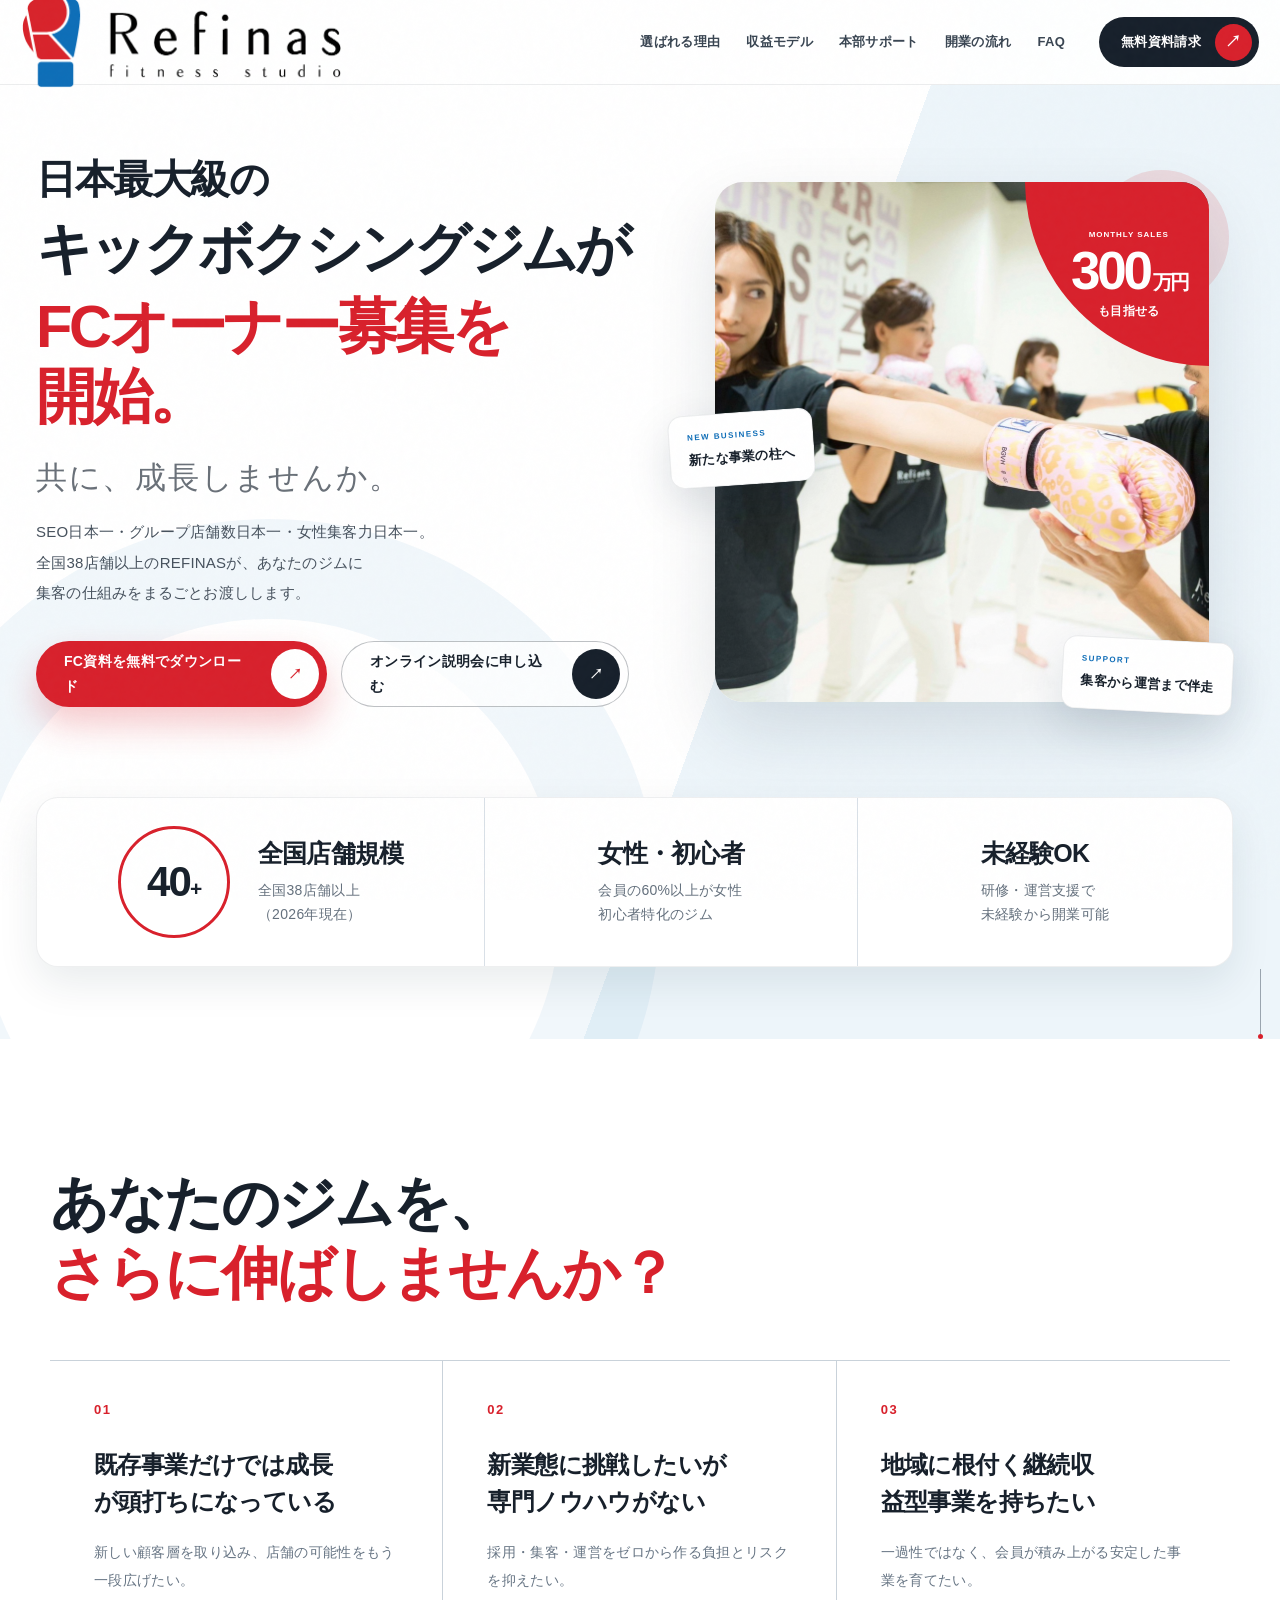
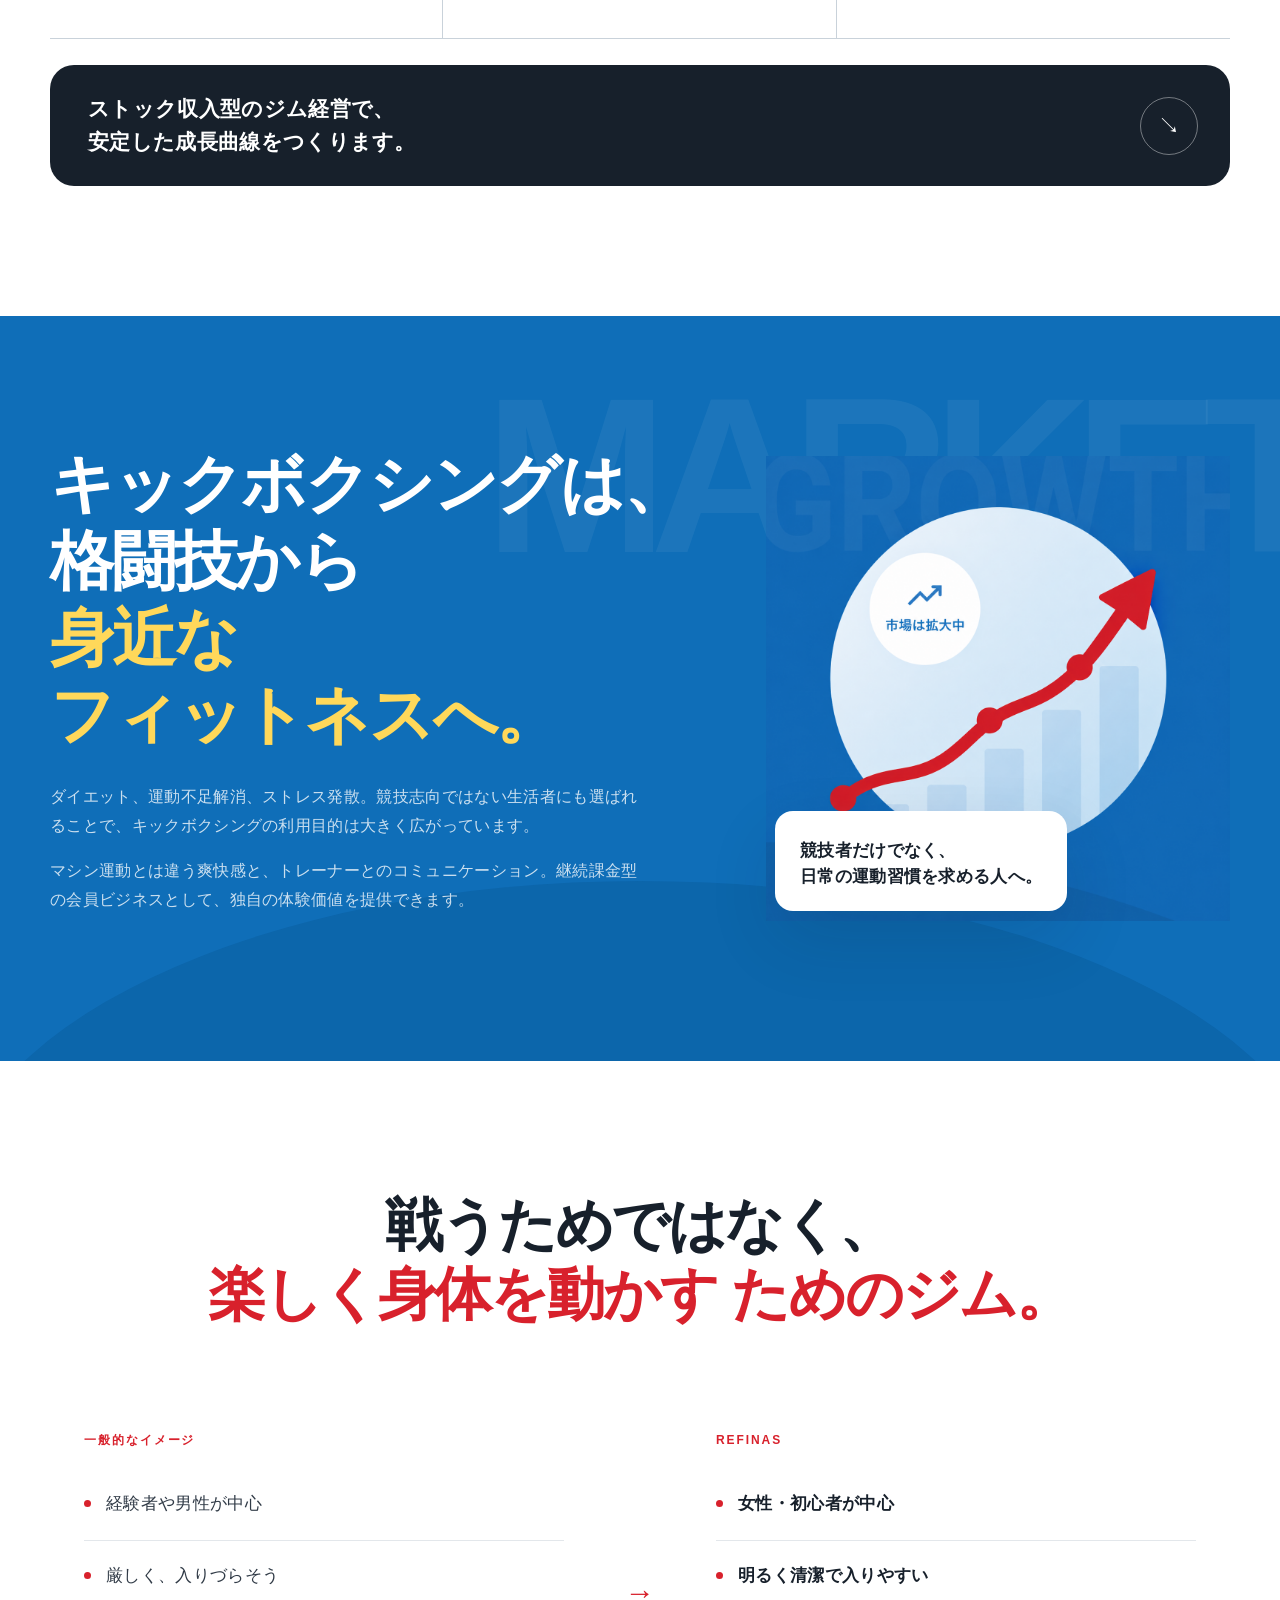
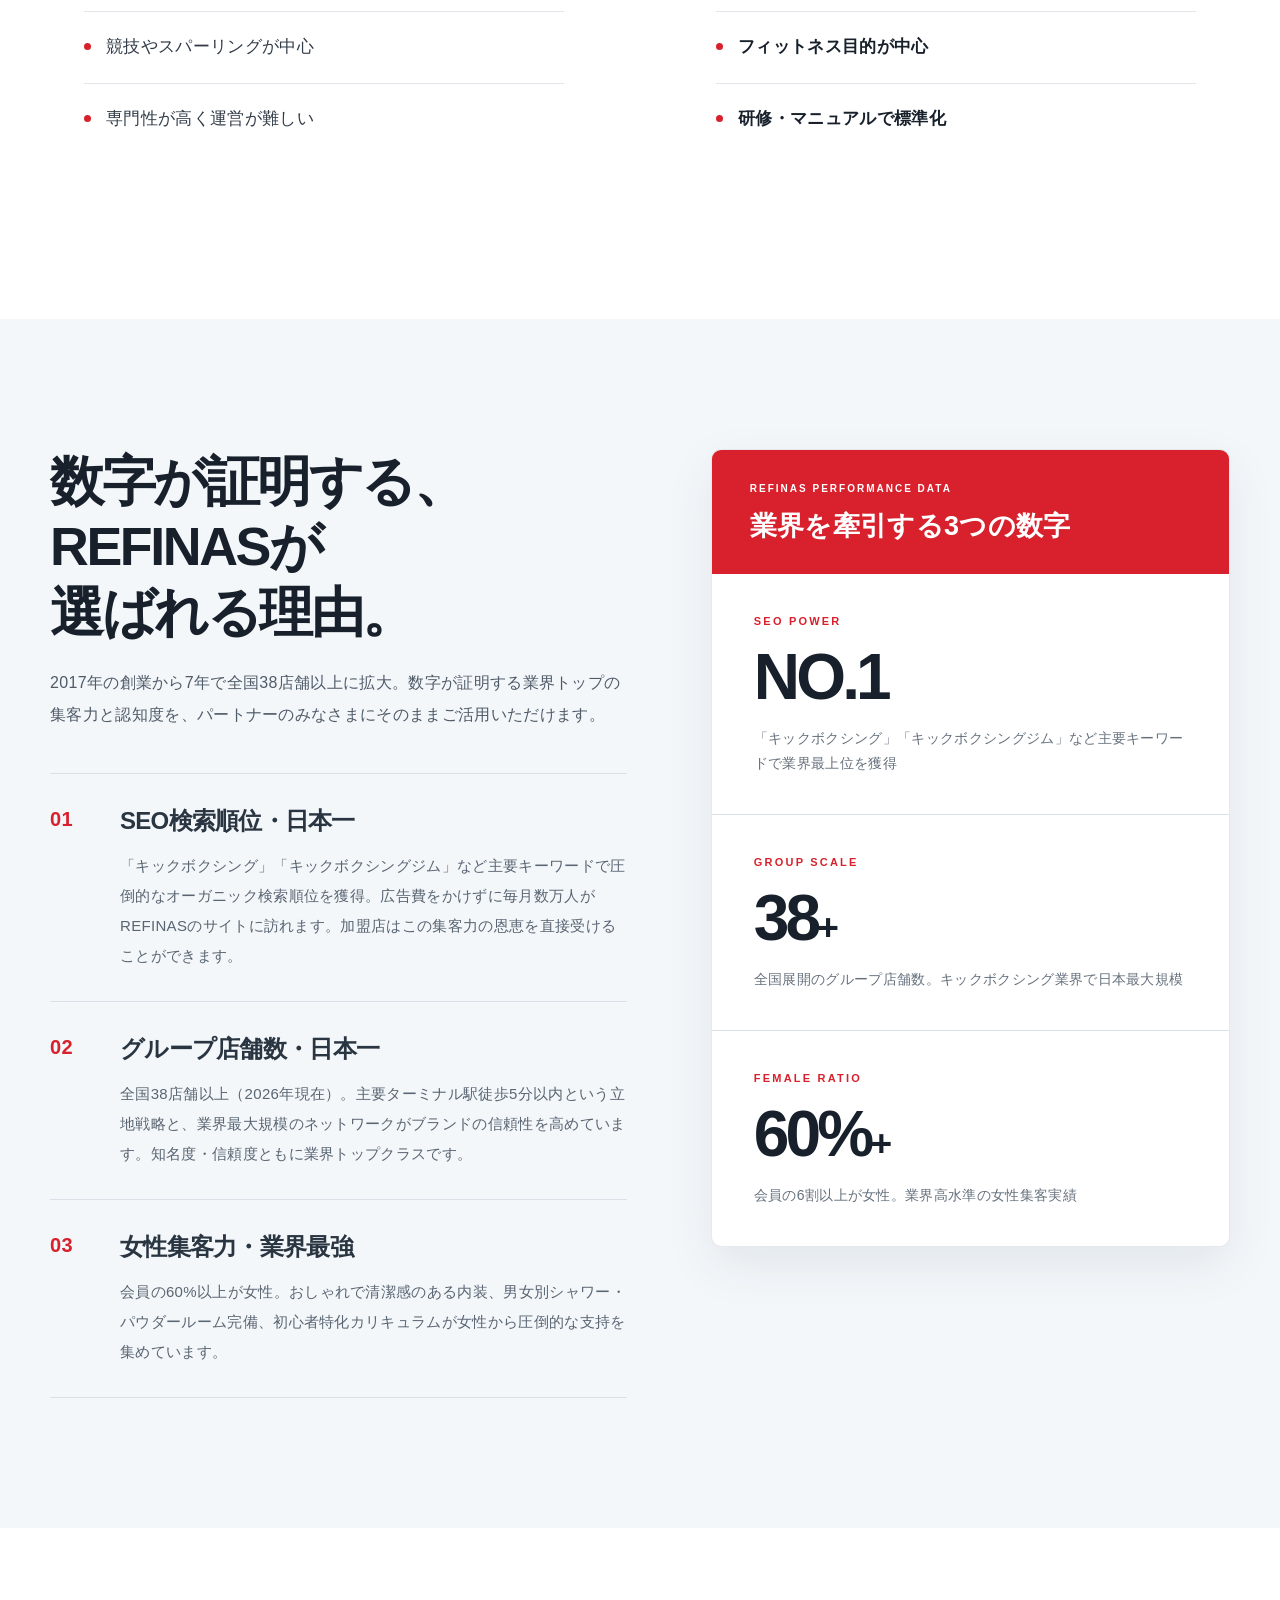
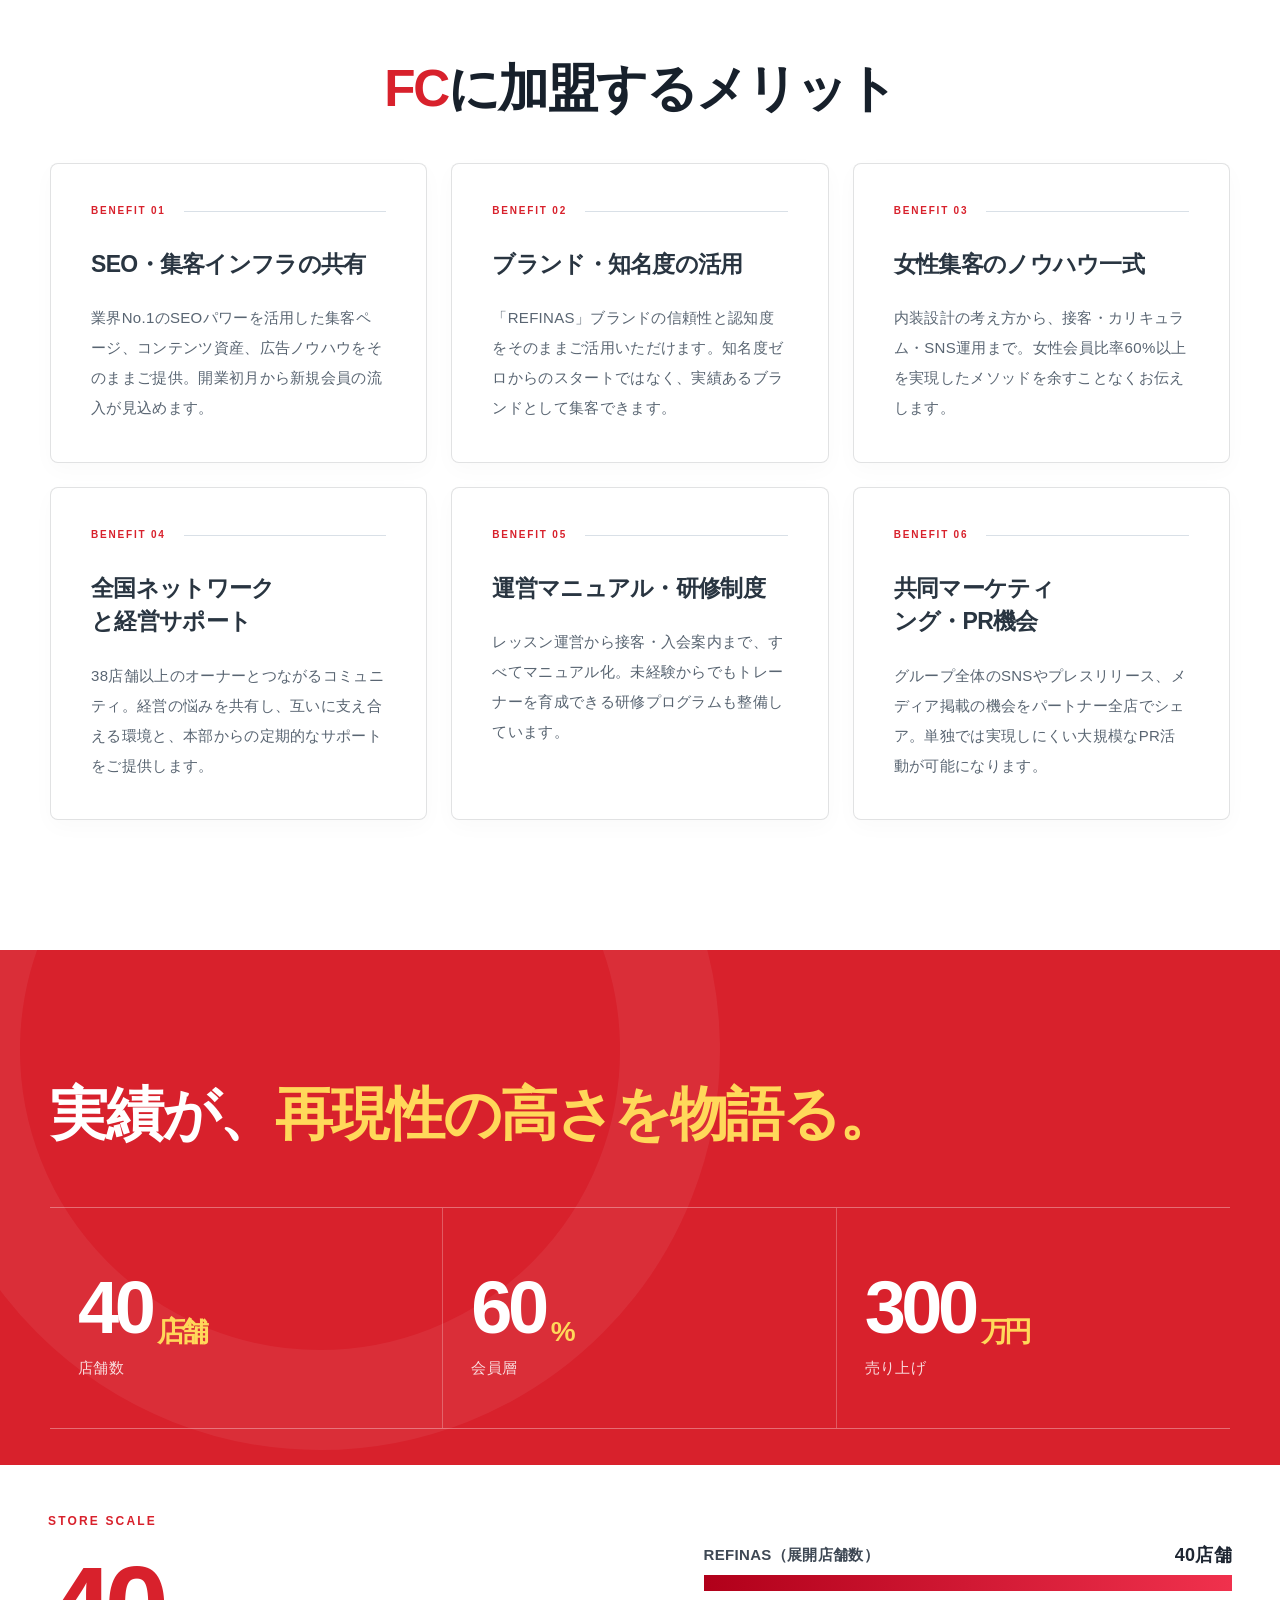
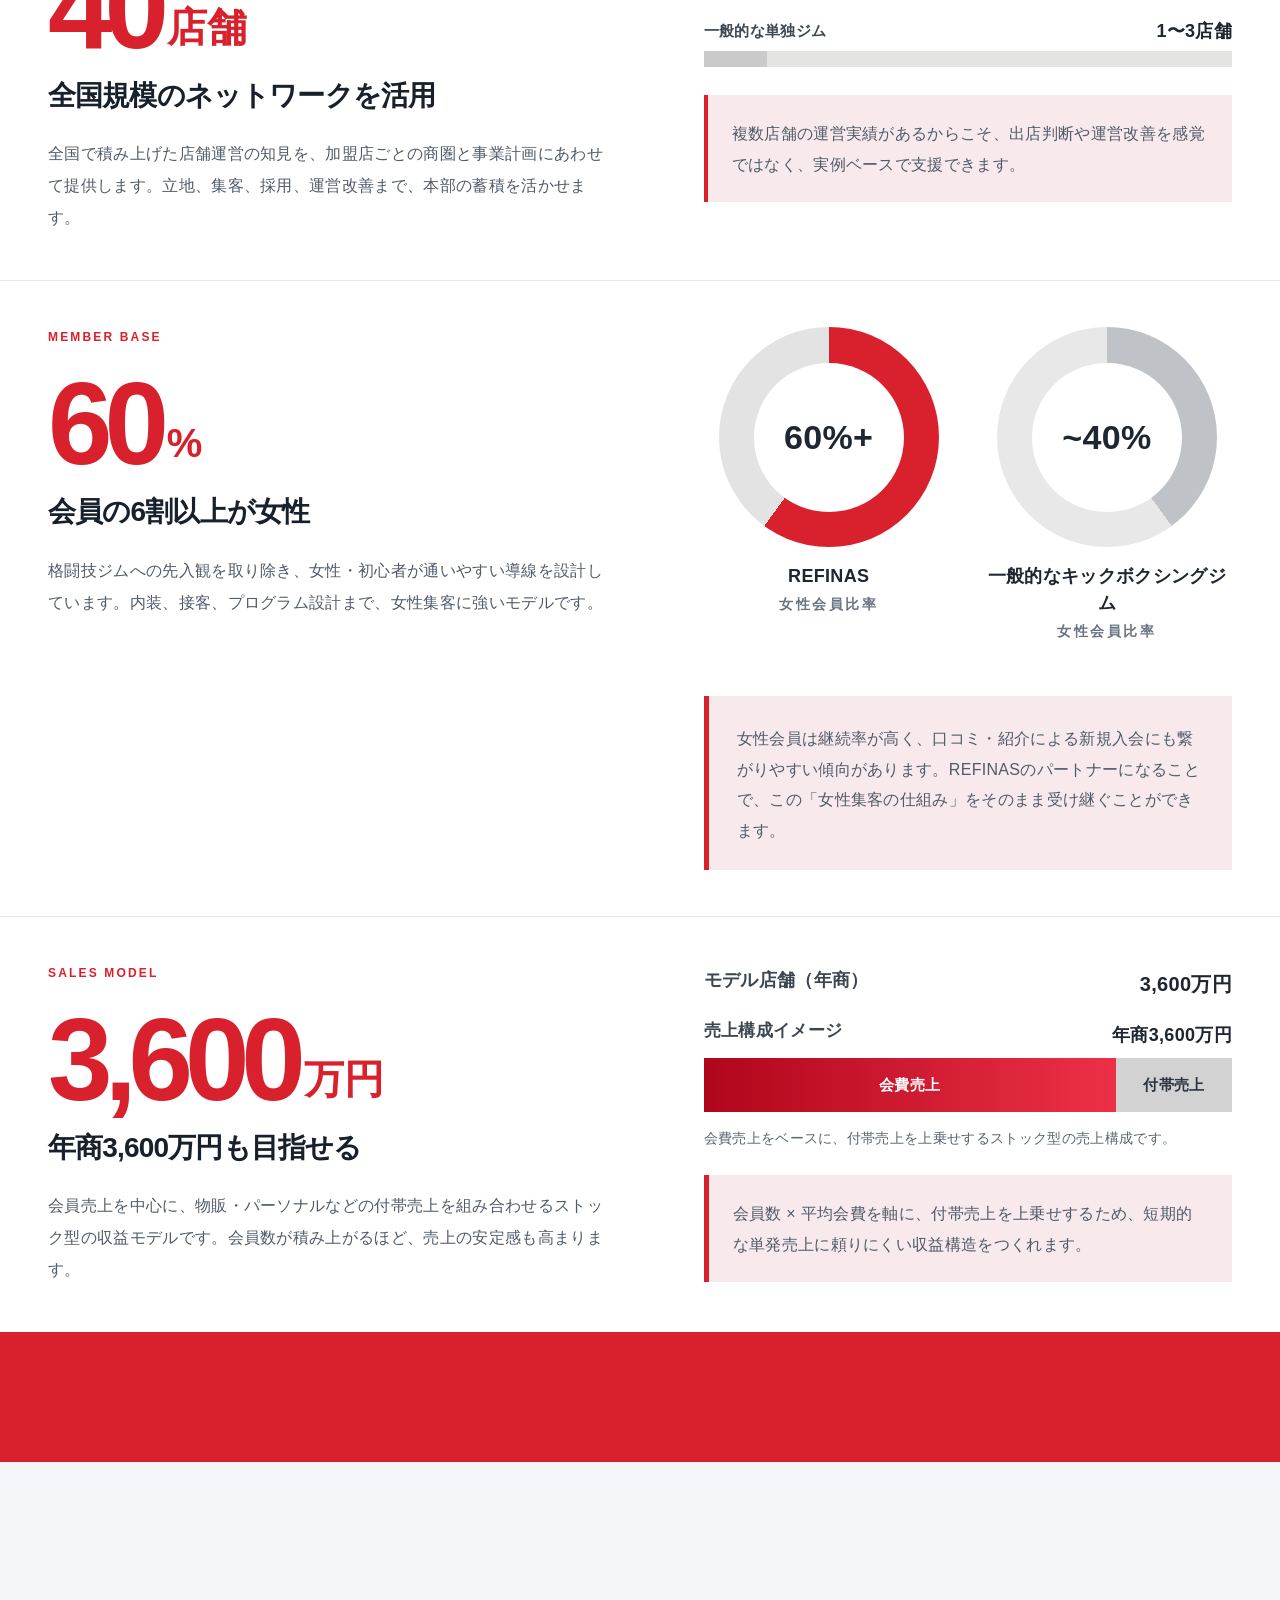
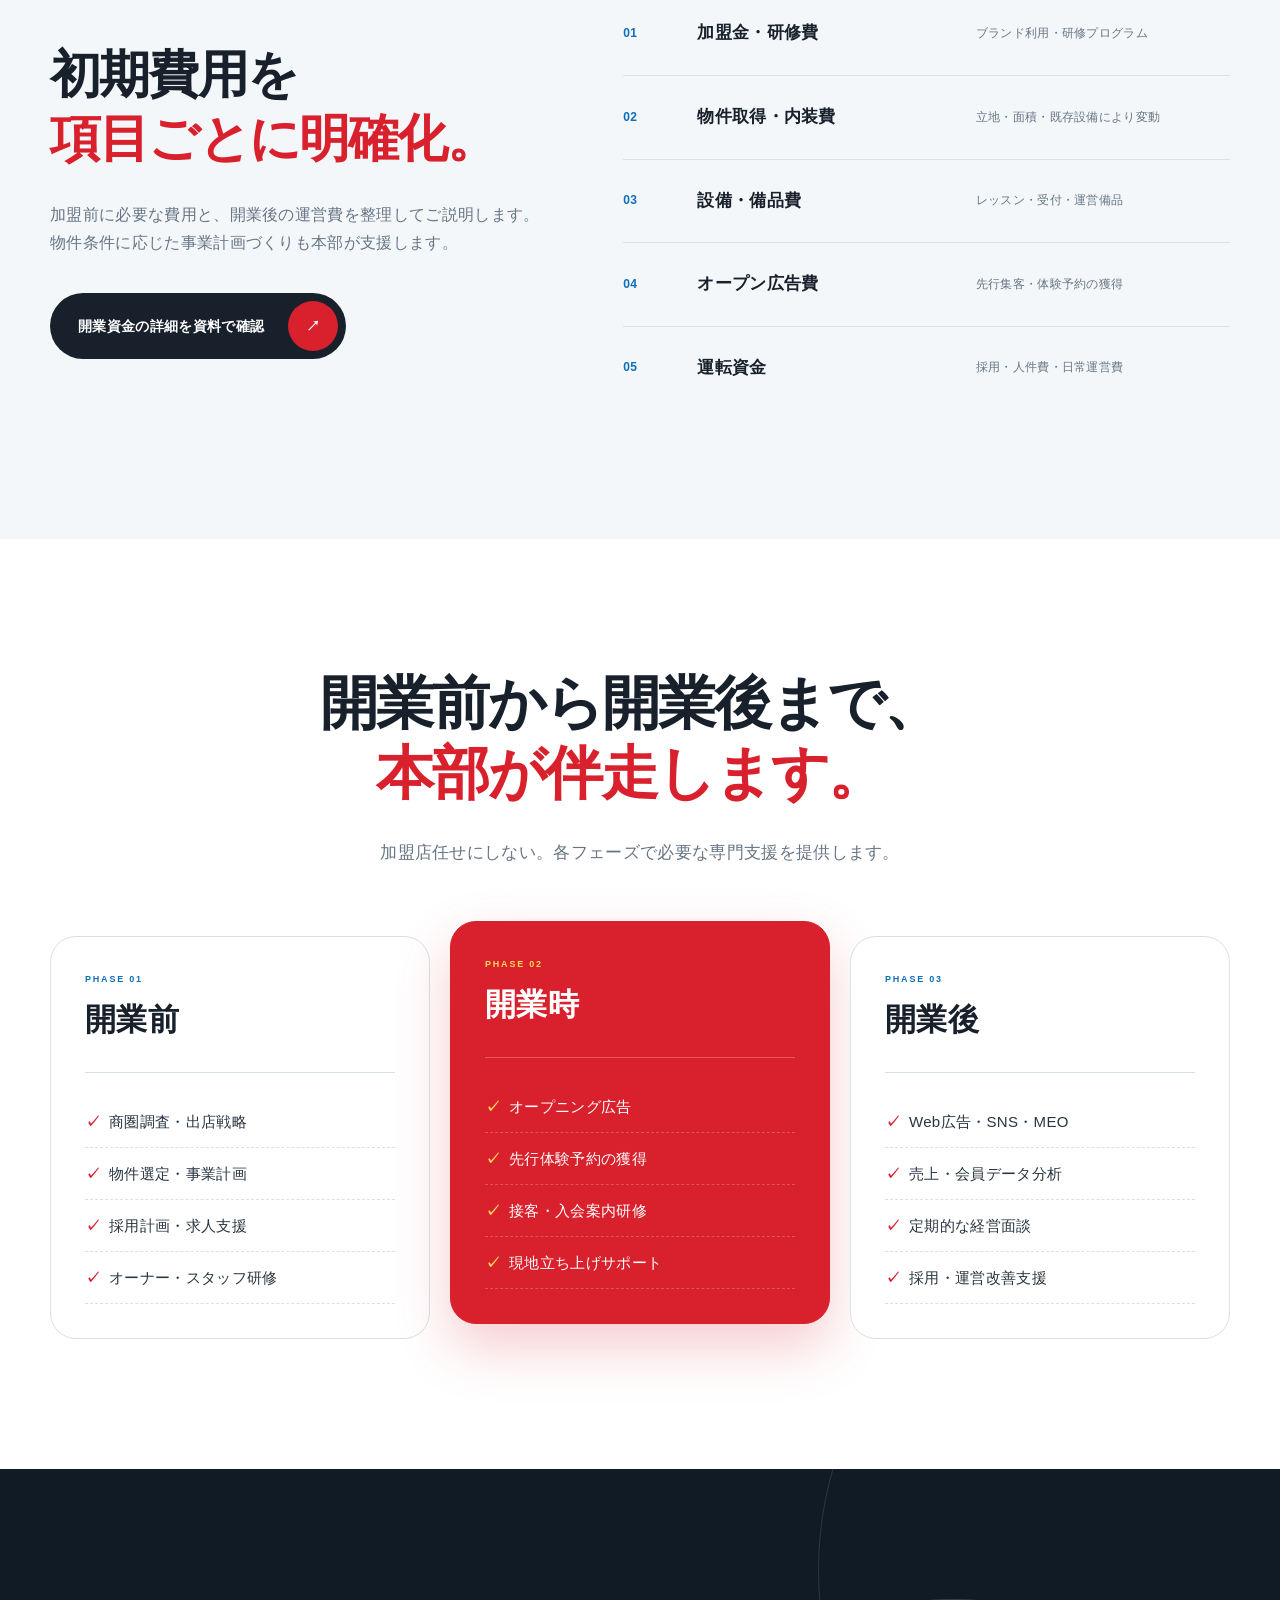
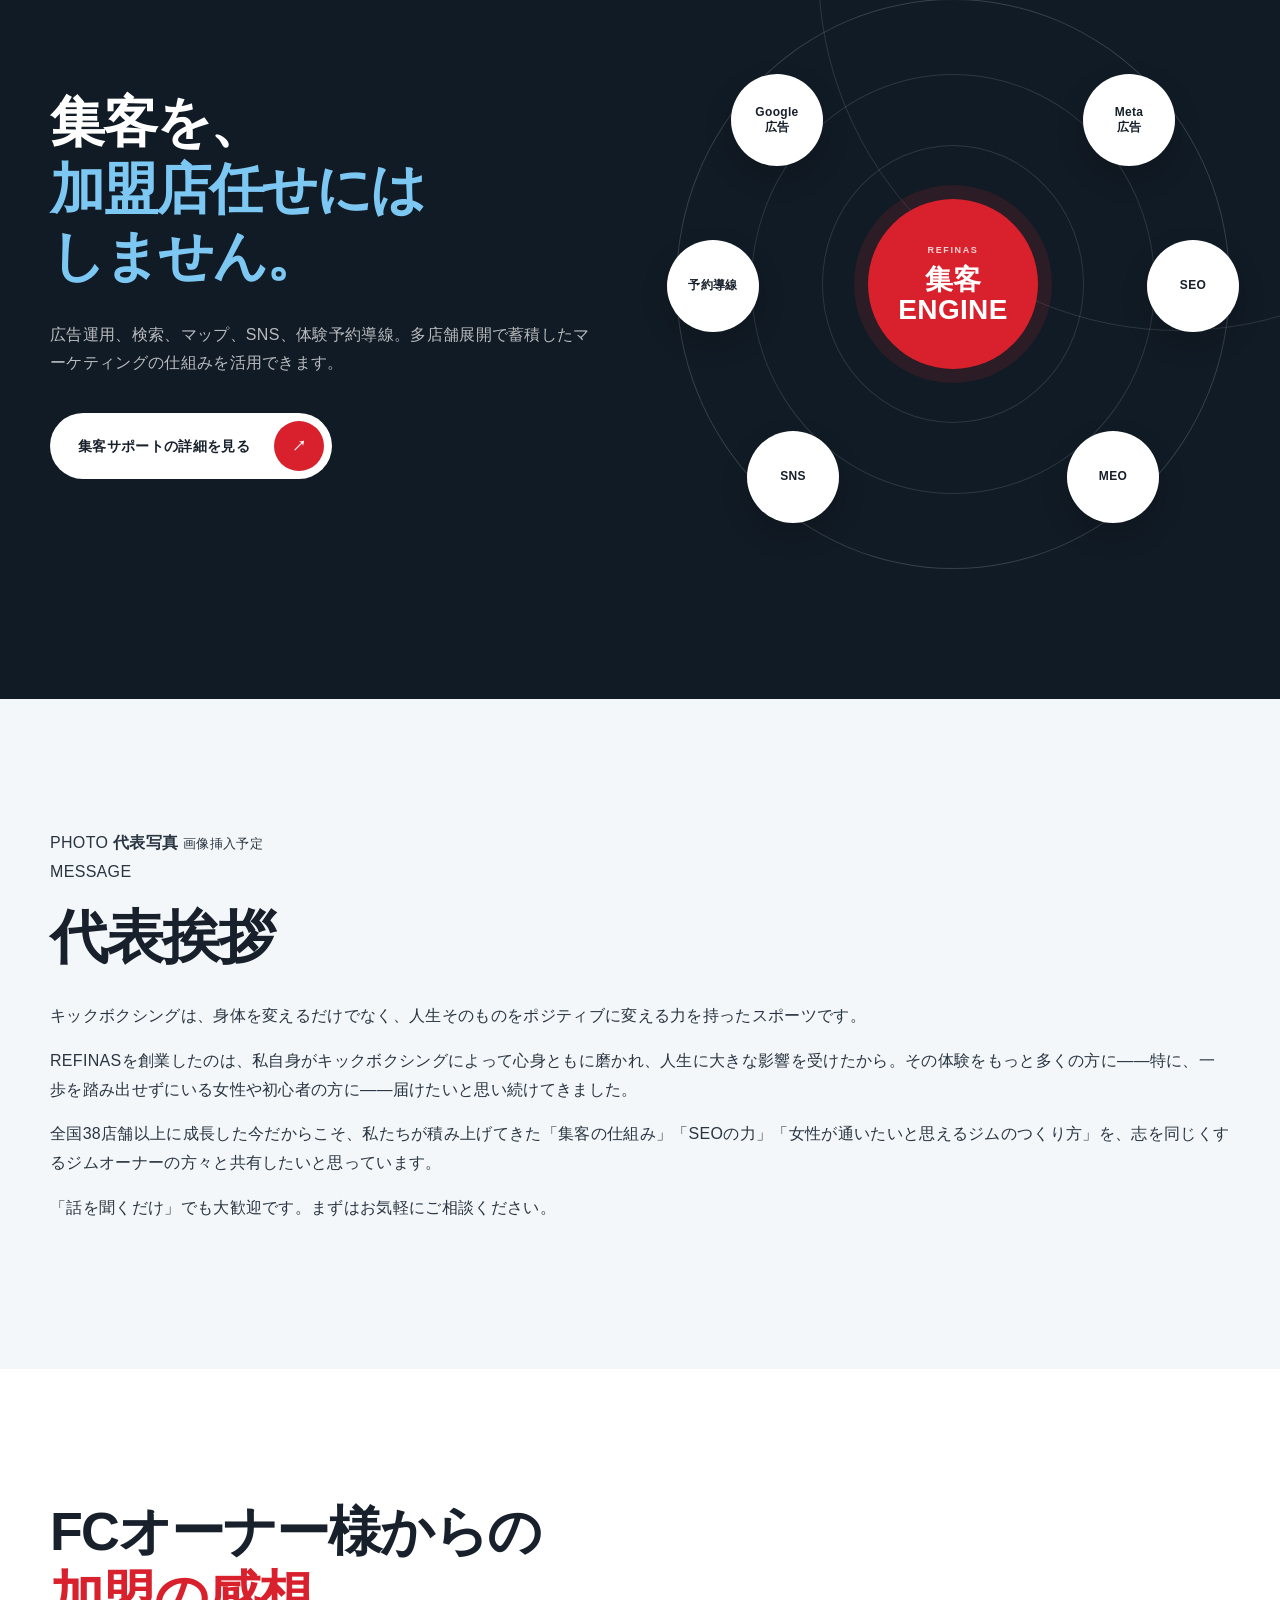
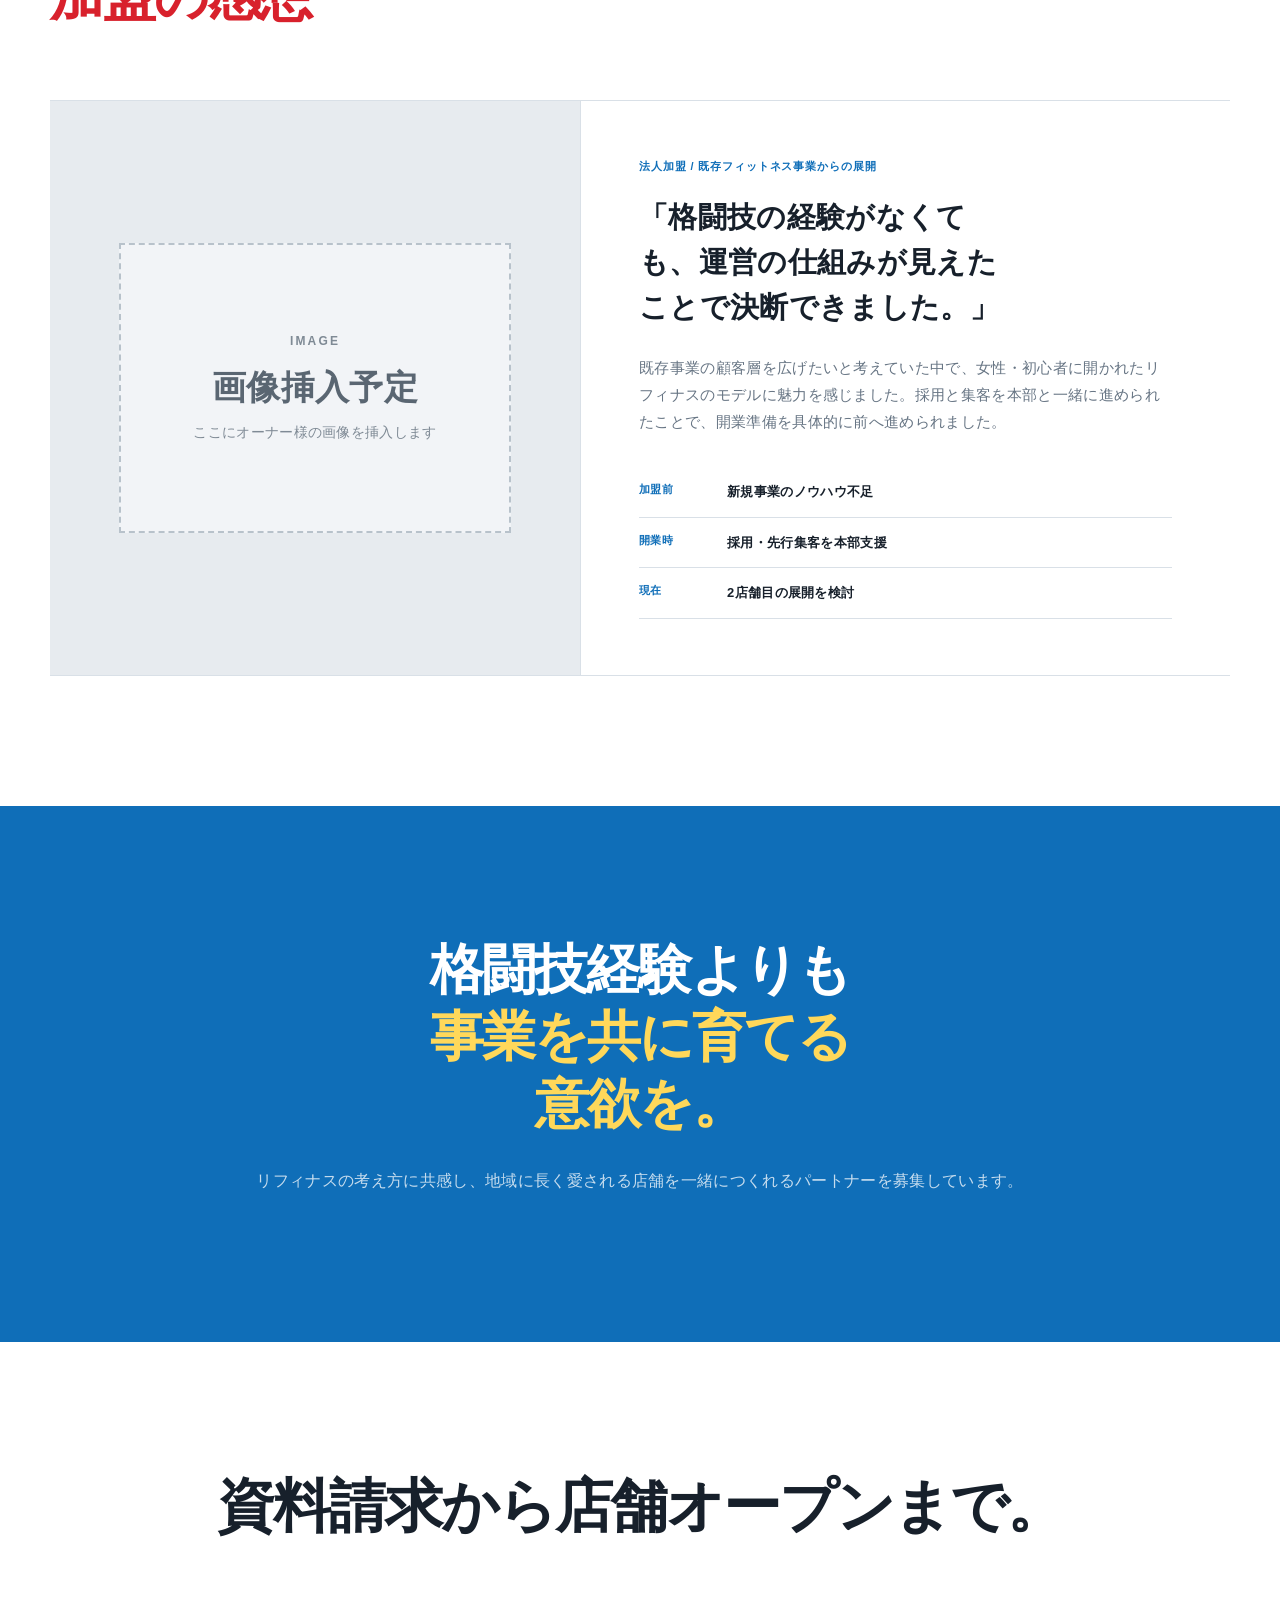
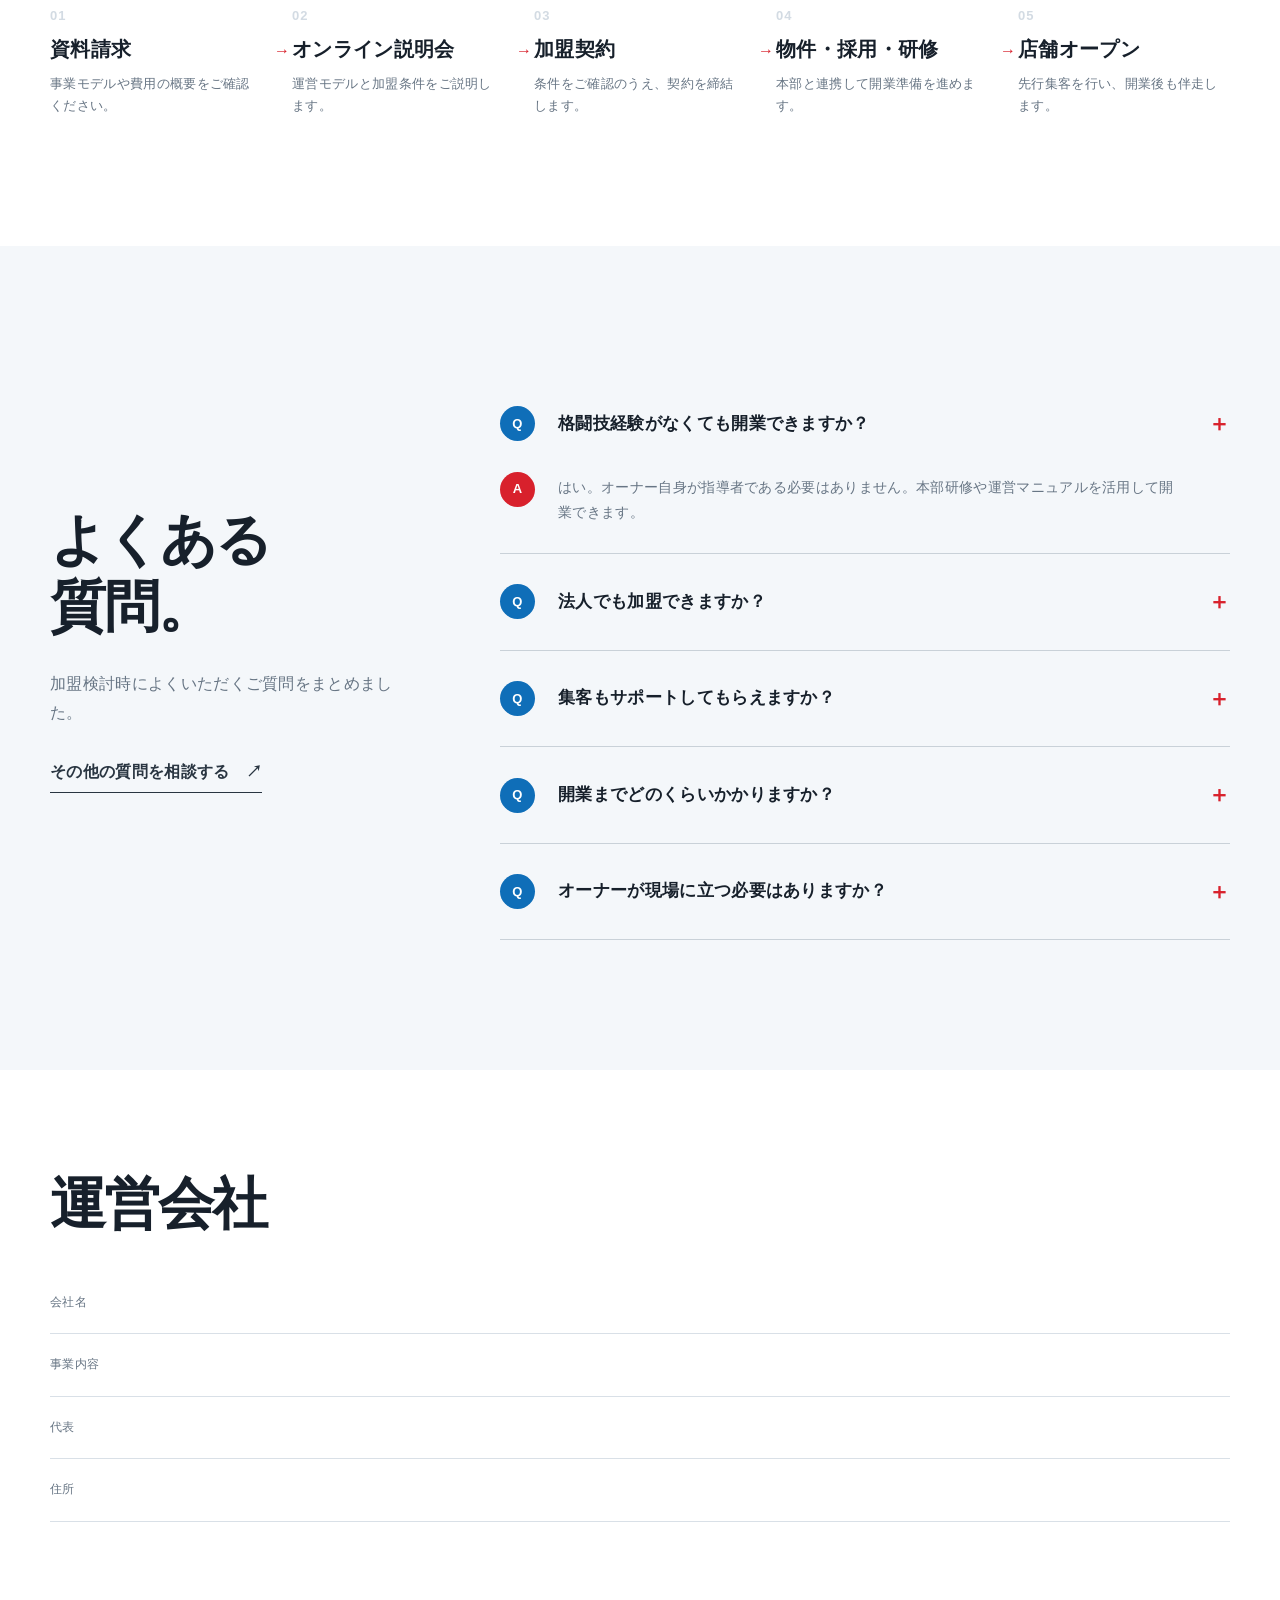
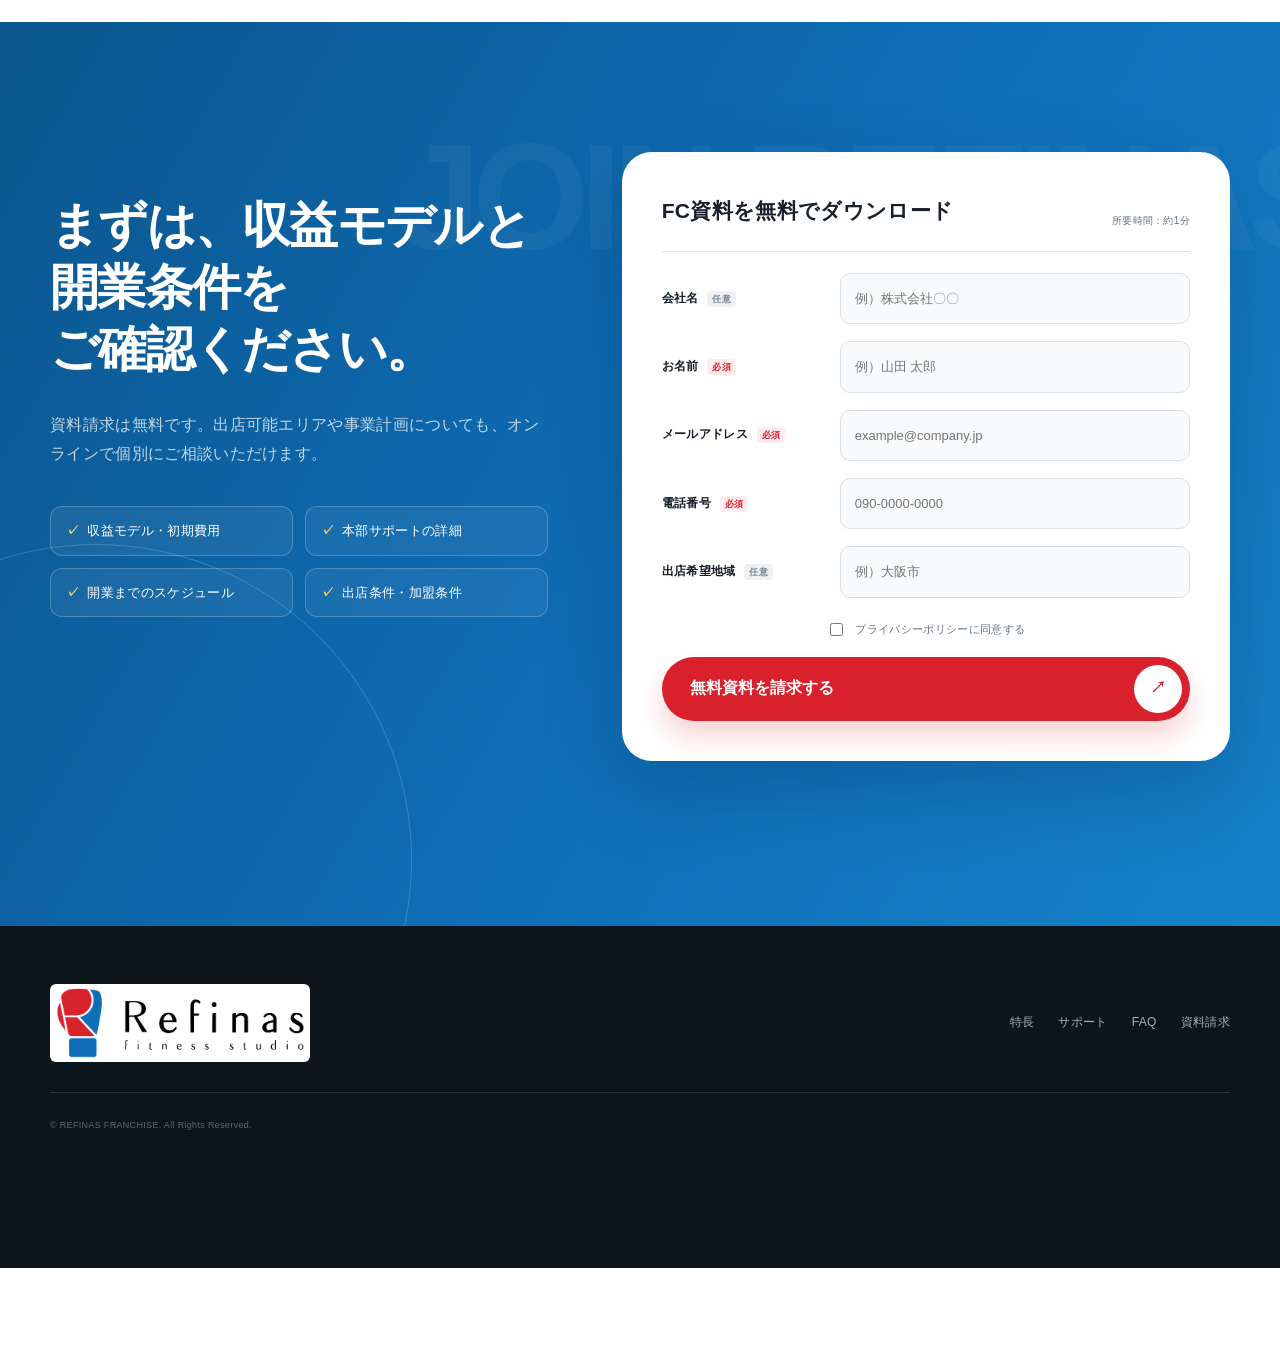
==== commit e73eff47: "Add files via upload" ====
--- a/refinas_fc_v2.html
+++ b/refinas_fc_v2.html
@@ -71,14 +71,16 @@
 <b>集客から運営まで伴走</b>
 </div>
 </div>
-<ul aria-label="特長" class="hero-badges hero-badges-duo">
-<li class="hero-badge hero-badge-no1">
-<div class="badge-circle badge-circle-no1"><b>No.1</b></div>
-<div class="badge-copy"><strong>業界No.1</strong><small>SEO日本一・グループ店舗数日本一・女性集客力日本一</small></div>
-</li>
-<li class="hero-badge hero-badge-stock">
-<div class="badge-pill"><b>ストック型</b></div>
-<div class="badge-copy"><strong>積み上がる会員収益</strong><small>継続課金型のジム経営で、安定した売上成長を目指せます。</small></div>
+<ul aria-label="特長" class="hero-badges">
+<li class="hero-badge hero-badge-scale">
+<div class="badge-circle"><b>40<span>+</span></b></div>
+<div class="badge-copy"><strong>全国店舗規模</strong><small>全国38店舗以上<br/>（2026年現在）</small></div>
+</li>
+<li class="hero-badge">
+<div class="badge-copy"><strong>女性・初心者</strong><small>会員の60%以上が女性<br/>初心者特化のジム</small></div>
+</li>
+<li class="hero-badge">
+<div class="badge-copy"><strong>未経験OK</strong><small>研修・運営支援で<br/>未経験から開業可能</small></div>
 </li>
 </ul>
 </div>
--- a/refinas_fc_v2.css
+++ b/refinas_fc_v2.css
@@ -109,10 +109,367 @@
 .hero h1 strong:last-child{color:var(--red)}
 .hero-lead{font-size:16px;line-height:2;color:#53606E;margin-bottom:36px}
 .hero-actions{display:flex;gap:14px;align-items:center;margin-bottom:44px}
+.hero-badges{list-style:none;margin:0;padding:0;display:flex;gap:0;border-top:1px solid var(--line);border-bottom:1px solid var(--line)}
+.hero-badges li{min-width:160px;padding:17px 24px 17px 0;margin-right:24px;border-right:1px solid var(--line);display:flex;flex-direction:column}
+.hero-badges li:last-child{border-right:0;margin-right:0}
+.hero-badges b{font-size:21px;color:var(--ink);line-height:1.2}
+.hero-badges b span{font-size:14px;color:var(--red)}
+.hero-badges small{font-size:10px;color:var(--muted);margin-top:7px}
+.hero-visual{position:relative;min-height:690px;padding:15px 38px 0 60px}
+.hero-card-main{height:650px;border-radius:42px;overflow:hidden;box-shadow:var(--shadow);position:relative;background:#fff;transform:rotate(1.3deg)}
+.hero-card-main img{width:100%;height:100%;object-fit:cover}
+.hero-stamp{position:absolute;right:-1px;top:-1px;width:185px;height:185px;background:var(--red);color:#fff;border-radius:0 42px 0 100%;padding:25px 16px 22px 39px;text-align:center;display:flex;flex-direction:column;justify-content:center}
+.hero-stamp span{font-size:8px;letter-spacing:.12em;font-weight:800}
+.hero-stamp b{font-size:53px;line-height:1.1;letter-spacing:-.06em}
+.hero-stamp b small{font-size:20px;margin-left:3px}
+.hero-stamp em{font-style:normal;font-size:12px;font-weight:800}
+.hero-mini-card{position:absolute;background:#fff;border:1px solid rgba(23,32,43,.08);box-shadow:0 16px 45px rgba(15,39,58,.13);border-radius:14px;padding:15px 18px;display:flex;flex-direction:column;z-index:2}
+.hero-mini-card span{font-size:8px;letter-spacing:.18em;color:var(--blue);font-weight:900}
+.hero-mini-card b{font-size:13px;color:var(--ink);margin-top:3px}
+.hero-mini-a{left:0;top:160px;transform:rotate(-4deg)}
+.hero-mini-b{right:0;bottom:55px;transform:rotate(3deg)}
+.hero-scroll{position:absolute;right:20px;bottom:0;display:flex;align-items:center;gap:14px;transform:rotate(90deg);transform-origin:right bottom;color:#7E8994;font-size:9px;letter-spacing:.2em}
+.hero-scroll i{width:70px;height:1px;background:#9AA5AF;position:relative}
+.hero-scroll i:after{content:"";position:absolute;right:0;top:-2px;width:5px;height:5px;border-radius:50%;background:var(--red)}
+
+/* Problem */
+.problem-heading{display:grid;grid-template-columns:1.15fr .85fr;gap:70px;align-items:end;margin-bottom:62px}
+.problem-heading h2{margin:0}
+.problem-heading p{margin:0 0 10px;color:var(--muted);font-size:16px}
+.problem-grid{display:grid;grid-template-columns:repeat(3,1fr);gap:22px}
+.problem-card{border:1px solid var(--line);border-radius:24px;padding:34px 30px 30px;min-height:290px;position:relative;background:#fff;transition:.3s}
+.problem-card:hover{transform:translateY(-7px);box-shadow:var(--shadow);border-color:transparent}
+.problem-card .card-index{font-size:11px;color:var(--blue);font-weight:900;letter-spacing:.15em}
+.problem-card h3{font-size:23px;line-height:1.5;color:var(--ink);margin:38px 0 17px}
+.problem-card p{font-size:14px;color:var(--muted);margin:0}
+.solution-band{margin-top:26px;background:var(--ink);color:#fff;border-radius:24px;padding:28px 32px 28px 38px;display:flex;align-items:center;justify-content:space-between}
+.solution-band div{display:flex;align-items:center;gap:45px}
+.solution-band span{font-size:10px;letter-spacing:.22em;color:#7DC7F3;font-weight:900}
+.solution-band b{font-size:21px;line-height:1.55}
+.solution-band>a{width:58px;height:58px;border:1px solid rgba(255,255,255,.4);border-radius:50%;display:grid;place-items:center;font-size:22px;transition:.25s}
+.solution-band>a:hover{background:var(--red);border-color:var(--red);transform:rotate(-45deg)}
+
+/* Market */
+.market-wave{position:absolute;inset:auto -4% -150px -4%;height:330px;background:var(--blue-deep);border-radius:50% 50% 0 0/100% 100% 0 0;opacity:.25}
+.market:before{content:"MARKET";position:absolute;right:-40px;top:50px;color:rgba(255,255,255,.055);font-size:220px;font-weight:900;letter-spacing:-.08em;line-height:1}
+.market-grid{display:grid;grid-template-columns:.86fr 1.14fr;gap:80px;align-items:center}
+.market-copy h2{font-size:clamp(45px,5vw,72px)}
+.market-copy p{color:rgba(255,255,255,.78);font-size:16px;max-width:600px}
+.market-visual{position:relative}
+.market-visual img{width:100%;max-width:720px;margin-left:auto}
+.market-caption{position:absolute;left:2%;bottom:2%;background:#fff;color:var(--ink);border-radius:18px;padding:22px 25px;box-shadow:var(--shadow)}
+.market-caption span{display:block;color:var(--red);font-size:9px;font-weight:900;letter-spacing:.2em}
+.market-caption b{display:block;font-size:17px;line-height:1.5;margin-top:5px}
+
+/* Difference */
+.compare-wrap{display:grid;grid-template-columns:1fr 125px 1fr;align-items:stretch}
+.compare-card{border-radius:28px;padding:42px 44px;min-height:350px}
+.compare-tag{display:inline-block;font-size:10px;letter-spacing:.16em;font-weight:900;border-radius:999px;padding:6px 13px;margin-bottom:34px}
+.compare-card ul{list-style:none;margin:0;padding:0;display:grid;gap:0}
+.compare-card li{padding:19px 0;border-bottom:1px solid rgba(23,32,43,.12);font-size:18px}
+.compare-card li:before{content:"";display:inline-block;width:8px;height:8px;border-radius:50%;margin-right:15px;vertical-align:2px}
+.compare-old{background:#EEF1F4;color:#6A7580}
+.compare-old .compare-tag{background:#DDE2E7;color:#65717C}
+.compare-old li:before{background:#AAB2BA}
+.compare-new{background:var(--ink);color:#fff;box-shadow:var(--shadow)}
+.compare-new .compare-tag{background:var(--red);color:#fff}
+.compare-new li{border-color:rgba(255,255,255,.16)}
+.compare-new li:before{background:var(--yellow)}
+.compare-arrow{display:flex;flex-direction:column;align-items:center;justify-content:center;color:var(--red)}
+.compare-arrow span{font-size:9px;letter-spacing:.18em;font-weight:900;writing-mode:vertical-rl}
+.compare-arrow i{font-size:36px;font-style:normal;margin-top:15px}
+
+/* Strength */
+.strength-grid{display:grid;grid-template-columns:1.1fr 1fr 1fr;gap:20px}
+.strength-card{background:#fff;border-radius:26px;padding:30px;min-height:310px;position:relative;overflow:hidden;box-shadow:0 12px 32px rgba(23,32,43,.055);transition:.3s}
+.strength-card:hover{transform:translateY(-6px);box-shadow:var(--shadow)}
+.strength-card .number{position:absolute;right:22px;top:17px;font-size:47px;line-height:1;color:#EDF1F4;font-weight:900}
+.strength-card h3{font-size:21px;line-height:1.5;color:var(--ink);margin:32px 0 14px}
+.strength-card p{font-size:13px;color:var(--muted);margin:0}
+.strength-card-large{grid-row:span 2;background:var(--blue);color:#fff;min-height:640px;display:flex;flex-direction:column;justify-content:flex-end;padding:42px}
+.strength-card-large .number{color:rgba(255,255,255,.12);font-size:92px;right:28px;top:25px}
+.strength-card-large h3{color:#fff;font-size:29px}
+.strength-card-large p{color:rgba(255,255,255,.72);font-size:15px}
+.strength-card-wide{grid-column:2/4;min-height:210px;background:#EAF4FA}
+.wide-card-content{display:grid;grid-template-columns:100px 1fr;gap:30px;align-items:center;height:100%}
+.wide-card-content h3{margin:0 0 10px;font-size:23px}
+.icon{width:62px;height:62px;border-radius:18px;background:#EAF4FA;color:var(--blue);display:grid;place-items:center;font-size:29px;font-weight:800}
+.strength-card-large .icon{width:122px;height:122px;border-radius:50%;background:rgba(255,255,255,.14);margin-bottom:48px}
+.icon-people{display:flex;align-items:center;justify-content:center;gap:4px}
+.icon-people i{display:block;width:18px;height:36px;border-radius:14px 14px 8px 8px;background:#fff;position:relative}
+.icon-people i:before{content:"";position:absolute;top:-17px;left:2px;width:14px;height:14px;border-radius:50%;background:#fff}
+.icon-people i:nth-child(2){height:48px;background:var(--yellow)}
+.icon-people i:nth-child(2):before{background:var(--yellow)}
+.icon-chart{background:#fff}
+
+/* Numbers */
+.numbers:before{content:"";position:absolute;left:-80px;top:-300px;width:600px;height:600px;border:100px solid rgba(255,255,255,.06);border-radius:50%}
+.numbers-head{display:grid;grid-template-columns:260px 1fr 360px;gap:28px;align-items:end;margin-bottom:72px}
+.numbers-head h2{margin:0}
+.numbers-head>p{margin:0 0 10px;color:rgba(255,255,255,.75)}
+.numbers-grid{display:grid;grid-template-columns:repeat(4,1fr);border-top:1px solid rgba(255,255,255,.34);border-bottom:1px solid rgba(255,255,255,.34)}
+.number-item{padding:42px 28px;border-right:1px solid rgba(255,255,255,.26);min-height:240px;display:flex;flex-direction:column;justify-content:center}
+.number-item:last-child{border-right:0}
+.number-item small{font-size:8px;letter-spacing:.18em;font-weight:800;color:rgba(255,255,255,.62)}
+.number-item b{font-size:80px;line-height:1.1;color:#fff;letter-spacing:-.06em;margin:12px 0 5px}
+.number-item b span{font-size:32px;color:var(--yellow)}
+.number-item b.text-size-md{font-size:32px;letter-spacing:-.02em;line-height:1.3}
+.number-item p{margin:0;font-size:13px;color:rgba(255,255,255,.7)}
+.numbers-note{font-size:10px;color:rgba(255,255,255,.62);margin:20px 0 0}
+
+.numbers-grid-3{grid-template-columns:repeat(3,1fr)}
+.numbers-grid-3 .number-item{min-height:220px}
+.numbers-detail-grid{display:grid;grid-template-columns:repeat(3,minmax(0,1fr));gap:28px;margin-top:42px}
+.result-panel{background:#fff;color:var(--ink);padding:34px 30px 30px;border:1px solid rgba(255,255,255,.18);box-shadow:0 16px 42px rgba(18,28,44,.12);min-height:100%;display:flex;flex-direction:column}
+.result-panel small{font-size:12px;letter-spacing:.18em;font-weight:900;color:var(--red);display:block;margin-bottom:18px}
+.result-metric{display:flex;align-items:flex-end;gap:0;margin-bottom:14px}
+.result-metric b{font-size:92px;line-height:.92;letter-spacing:-.06em;color:var(--red);font-weight:900}
+.result-metric b span{font-size:.56em;line-height:1;color:var(--red)}
+.result-panel h3{font-size:26px;line-height:1.38;letter-spacing:-.03em;margin:0 0 28px;color:var(--ink)}
+.result-note{margin:18px 0 0;color:#5E6771;font-size:14px;line-height:1.85}
+.result-bars{display:flex;align-items:flex-end;gap:14px;min-height:210px;padding:0 6px 4px;margin-top:auto;border-bottom:1px solid #E2E6EA}
+.result-bars span{display:block;flex:1;border-radius:0;background:linear-gradient(180deg,rgba(216,33,44,.95),rgba(216,33,44,.72))}
+.store-bars span:nth-child(odd),.sales-bars span:nth-child(2){background:linear-gradient(180deg,rgba(15,110,184,.95),rgba(15,110,184,.72))}
+.ratio-list{display:grid;gap:28px;margin-top:auto}
+.ratio-row{display:grid;grid-template-columns:1fr auto;gap:10px 16px;align-items:center}
+.ratio-row span{font-size:14px;line-height:1.6;color:#3B4652;font-weight:700}
+.ratio-row strong{font-size:20px;line-height:1;color:#1D2430;font-weight:900}
+.ratio-row i{grid-column:1/3;display:block;height:18px;background:#E9E9E7;position:relative;overflow:hidden;font-style:normal}
+.ratio-row i em{display:block;height:100%;background:linear-gradient(90deg,#B0061B,#ED3047)}
+.ratio-row i em.sub{background:#C8C8C8}
+
+
+/* Business */
+.business-panel{display:grid;grid-template-columns:1.15fr .85fr;border:1px solid var(--line);border-radius:32px;overflow:hidden;background:#fff;box-shadow:0 16px 50px rgba(20,43,62,.07)}
+.business-main{padding:60px;background:linear-gradient(145deg,#F6FAFC,#E8F3F9);position:relative}
+.business-main:after{content:"";position:absolute;right:-85px;bottom:-115px;width:300px;height:300px;border:65px solid rgba(15,110,184,.08);border-radius:50%}
+.model-label{font-size:10px;letter-spacing:.2em;font-weight:900;color:var(--blue)}
+.sales-number{display:flex;align-items:flex-end;gap:10px;margin:17px 0 28px;position:relative;z-index:1}
+.sales-number b{font-size:120px;line-height:.85;color:var(--red);letter-spacing:-.08em}
+.sales-number span{font-size:31px;font-weight:900;color:var(--ink);margin-bottom:4px}
+.sales-number small{font-size:17px;font-weight:900;color:var(--ink);margin-bottom:8px}
+.business-main>p:not(.model-label){max-width:570px;color:var(--muted)}
+.formula{display:flex;gap:11px;align-items:center;flex-wrap:wrap;position:relative;z-index:1}
+.formula span{background:#fff;border:1px solid var(--line);border-radius:999px;padding:9px 16px;font-size:12px;font-weight:800;color:var(--ink)}
+.formula i{font-style:normal;color:var(--red);font-weight:900}
+.business-side{padding:58px 50px;display:flex;flex-direction:column;justify-content:center}
+.business-side h3{font-size:23px;color:var(--ink);margin-bottom:24px}
+.business-side ul{list-style:none;margin:0 0 30px;padding:0}
+.business-side li{padding:13px 0 13px 24px;border-bottom:1px solid var(--line);font-size:14px;position:relative}
+.business-side li:before{content:"";position:absolute;left:0;top:22px;width:8px;height:8px;border-radius:50%;background:var(--red)}
+.legal-note{margin:18px 0 0}
+
+/* Cost */
+.cost-grid{display:grid;grid-template-columns:.8fr 1.2fr;gap:90px;align-items:center}
+.cost-copy h2{font-size:56px}
+.cost-copy>p{color:var(--muted);margin-bottom:35px}
+.cost-list{background:#fff;border-radius:30px;padding:12px 35px;box-shadow:0 14px 45px rgba(23,32,43,.07)}
+.cost-list>div{display:grid;grid-template-columns:50px 1fr 1fr;gap:24px;align-items:center;padding:25px 0;border-bottom:1px solid var(--line)}
+.cost-list>div:last-child{border-bottom:0}
+.cost-list span{font-size:12px;color:var(--blue);font-weight:900}
+.cost-list b{color:var(--ink);font-size:17px}
+.cost-list small{color:var(--muted);font-size:12px}
+
+/* Support */
+.support-timeline{display:grid;grid-template-columns:repeat(3,1fr);gap:20px;align-items:stretch}
+.support-card{border:1px solid var(--line);border-radius:26px;padding:34px;background:#fff;min-height:380px;position:relative}
+.support-card.is-primary{background:var(--red);border-color:var(--red);color:#fff;transform:translateY(-15px);box-shadow:0 23px 55px rgba(216,33,44,.23)}
+.support-phase{display:flex;flex-direction:column;border-bottom:1px solid var(--line);padding-bottom:24px;margin-bottom:23px}
+.is-primary .support-phase{border-color:rgba(255,255,255,.25)}
+.support-phase span{font-size:9px;letter-spacing:.2em;color:var(--blue);font-weight:900}
+.is-primary .support-phase span{color:var(--yellow)}
+.support-phase b{font-size:31px;color:var(--ink);margin-top:5px}
+.is-primary .support-phase b{color:#fff}
+.support-card ul{list-style:none;margin:0;padding:0}
+.support-card li{font-size:15px;padding:12px 0 12px 24px;border-bottom:1px dashed var(--line);position:relative}
+.is-primary li{border-color:rgba(255,255,255,.22)}
+.support-card li:before{content:"✓";position:absolute;left:0;color:var(--red);font-weight:900}
+.is-primary li:before{color:var(--yellow)}
+
+/* Marketing */
+.marketing:before{content:"";position:absolute;right:-260px;top:-260px;width:720px;height:720px;border-radius:50%;border:1px solid rgba(255,255,255,.12)}
+.marketing-grid{display:grid;grid-template-columns:.9fr 1.1fr;gap:100px;align-items:center}
+.marketing-copy>p{color:rgba(255,255,255,.7);margin-bottom:35px}
+.marketing-orbit{width:570px;height:570px;max-width:100%;margin:auto;position:relative;border:1px solid rgba(255,255,255,.16);border-radius:50%}
+.marketing-orbit:before,.marketing-orbit:after{content:"";position:absolute;border:1px solid rgba(255,255,255,.12);border-radius:50%;inset:74px}
+.marketing-orbit:after{inset:145px}
+.orbit-center{position:absolute;left:50%;top:50%;transform:translate(-50%,-50%);width:170px;height:170px;border-radius:50%;background:var(--red);display:grid;place-content:center;text-align:center;box-shadow:0 0 0 14px rgba(216,33,44,.13)}
+.orbit-center span{font-size:9px;letter-spacing:.18em;color:rgba(255,255,255,.8);font-weight:900}
+.orbit-center b{font-size:28px;line-height:1.1;margin-top:6px}
+.orbit-item{position:absolute;width:92px;height:92px;border-radius:50%;background:#fff;color:var(--ink);display:grid;place-items:center;text-align:center;font-size:12px;line-height:1.3;font-weight:900;box-shadow:0 12px 28px rgba(0,0,0,.16)}
+.orbit-1{left:54px;top:74px}.orbit-2{right:54px;top:74px}.orbit-3{right:-10px;top:240px}.orbit-4{right:70px;bottom:45px}.orbit-5{left:70px;bottom:45px}.orbit-6{left:-10px;top:240px}
+
+/* Owner */
+.owner-story{display:grid;grid-template-columns:.9fr 1.1fr;border-radius:32px;overflow:hidden;background:var(--soft)}
+.owner-visual{position:relative;min-height:570px;background:#DBEBF5}
+.owner-visual img{width:100%;height:100%;object-fit:cover}
+.owner-visual>span{position:absolute;left:25px;top:25px;background:var(--ink);color:#fff;border-radius:999px;padding:8px 15px;font-size:9px;letter-spacing:.18em;font-weight:900}
+.owner-content{padding:56px 58px}
+.owner-meta{font-size:11px;color:var(--blue);font-weight:900;letter-spacing:.08em}
+.owner-content h3{font-size:29px;line-height:1.55;color:var(--ink);margin:18px 0 25px}
+.owner-content>p:not(.owner-meta):not(.placeholder-note){color:var(--muted);font-size:15px}
+.owner-content dl{margin:32px 0 0}
+.owner-content dl>div{display:grid;grid-template-columns:88px 1fr;padding:13px 0;border-bottom:1px solid var(--line)}
+.owner-content dt{font-size:11px;color:var(--blue);font-weight:900}
+.owner-content dd{margin:0;font-size:13px;color:var(--ink);font-weight:700}
+
+/* Fit */
+.fit-grid{display:grid;grid-template-columns:.82fr 1.18fr;gap:90px;align-items:center}
+.fit-copy>p{color:rgba(255,255,255,.76)}
+.fit-list{display:grid;grid-template-columns:1fr 1fr;gap:16px}
+.fit-list>div{border:1px solid rgba(255,255,255,.25);border-radius:22px;padding:27px;background:rgba(255,255,255,.06);min-height:180px}
+.fit-list span{font-size:10px;color:var(--yellow);font-weight:900;letter-spacing:.15em}
+.fit-list p{font-size:16px;color:rgba(255,255,255,.74);margin:34px 0 0}
+.fit-list b{color:#fff;font-size:20px}
+
+/* Flow */
+.flow-list{display:grid;grid-template-columns:repeat(3,1fr);gap:18px}
+.flow-card{border:1px solid var(--line);border-radius:24px;padding:28px;min-height:280px;position:relative;background:#fff}
+.flow-card:after{content:"→";position:absolute;right:-15px;top:50%;z-index:3;width:30px;height:30px;border-radius:50%;background:#fff;border:1px solid var(--line);display:grid;place-items:center;color:var(--red);font-size:12px}
+.flow-card:nth-child(3):after,.flow-card-last:after{display:none}
+.flow-no{position:absolute;right:24px;top:17px;color:#E8EDF1;font-weight:900;font-size:44px}
+.flow-icon{width:62px;height:62px;border-radius:18px;background:#EAF4FA;color:var(--blue);display:grid;place-items:center;font-size:27px;margin-bottom:30px}
+.flow-card h3{color:var(--ink);font-size:20px;margin:0 0 12px}
+.flow-card p{font-size:13px;color:var(--muted);margin:0}
+
+/* FAQ */
+.faq-grid{display:grid;grid-template-columns:360px 1fr;gap:90px;align-items:start}
+.faq-heading{position:sticky;top:130px}
+.faq-heading h2{font-size:56px}
+.faq-heading>p{color:var(--muted);margin-bottom:30px}
+.accordion details{border-bottom:1px solid #C9D1D8}
+.accordion summary{list-style:none;display:grid;grid-template-columns:44px 1fr 32px;gap:14px;align-items:center;padding:28px 0;cursor:pointer;font-size:17px;font-weight:800;color:var(--ink)}
+.accordion summary::-webkit-details-marker{display:none}
+.accordion summary>span,.accordion details>div>span{width:35px;height:35px;border-radius:50%;display:grid;place-items:center;background:var(--blue);color:#fff;font-size:13px;font-weight:900}
+.accordion summary i{font-style:normal;color:var(--red);font-size:22px;text-align:right}
+.accordion details>div{display:grid;grid-template-columns:44px 1fr;gap:14px;padding:0 42px 28px 0}
+.accordion details>div>span{background:var(--red)}
+.accordion details>div p{color:var(--muted);font-size:14px;margin:3px 0 0}
+
+/* Company */
+.company{padding-top:100px;padding-bottom:100px}
+.company-grid{display:grid;grid-template-columns:.85fr 1.15fr;gap:100px;align-items:center}
+.company-brand{padding:50px;background:var(--ink);border-radius:28px;color:#fff}
+.company-logo{display:flex;align-items:center;gap:15px;margin-bottom:26px}
+.company-logo i{width:48px;height:48px;background:linear-gradient(90deg,var(--red) 0 48%,transparent 48% 52%,var(--blue) 52% 100%);border-radius:9px;transform:skew(-10deg)}
+.company-logo b{font-size:29px;letter-spacing:.08em}
+.company-brand p{color:rgba(255,255,255,.67);font-size:14px;margin:0}
+.company-info h2{font-size:36px;margin-bottom:26px}
+.company-info dl{margin:0}
+.company-info dl>div{display:grid;grid-template-columns:130px 1fr;padding:15px 0;border-bottom:1px solid var(--line)}
+.company-info dt{font-size:12px;color:var(--muted)}
+.company-info dd{margin:0;font-size:13px;color:var(--ink);font-weight:700}
+
+/* Contact */
+.contact{background:linear-gradient(120deg,#0B568D 0%,#0F6EB8 55%,#1582C9 100%);color:#fff;padding-bottom:165px}
+.contact:before{content:"";position:absolute;left:-220px;bottom:-250px;width:630px;height:630px;border:1px solid rgba(255,255,255,.18);border-radius:50%}
+.contact-bg-text{position:absolute;right:-60px;top:40px;font-size:150px;font-weight:900;color:rgba(255,255,255,.045);letter-spacing:-.06em;white-space:nowrap}
+.contact-grid{display:grid;grid-template-columns:.8fr 1.2fr;gap:100px;align-items:start}
+.contact-copy{padding-top:42px}
+.contact-copy .kicker{color:var(--yellow)}
+.contact-copy h2{color:#fff;font-size:55px}
+.contact-copy>p{color:rgba(255,255,255,.74)}
+.contact-copy ul{list-style:none;padding:0;margin:38px 0 0;display:grid;grid-template-columns:1fr 1fr;gap:12px}
+.contact-copy li{font-size:13px;padding:12px 15px;border:1px solid rgba(255,255,255,.22);border-radius:12px;background:rgba(255,255,255,.06)}
+.contact-copy li:before{content:"✓";color:var(--yellow);font-weight:900;margin-right:8px}
+.contact-form{background:#fff;color:var(--text);border-radius:30px;padding:40px;box-shadow:0 30px 80px rgba(0,26,48,.22);display:grid;gap:17px}
+.form-head{display:flex;justify-content:space-between;align-items:end;border-bottom:1px solid var(--line);padding-bottom:21px;margin-bottom:4px}
+.form-head span{font-size:21px;font-weight:900;color:var(--ink)}
+.form-head small{font-size:10px;color:var(--muted)}
+.contact-form label:not(.check-label){display:grid;grid-template-columns:160px 1fr;gap:18px;align-items:center}
+.contact-form label>span{font-size:12px;font-weight:800;color:var(--ink)}
+.contact-form label span b,.contact-form label span em{font-style:normal;font-size:9px;border-radius:4px;padding:3px 5px;margin-left:5px}
+.contact-form label span b{background:#FDEBED;color:var(--red)}
+.contact-form label span em{background:#EDF1F4;color:#74818C}
+.contact-form input[type="text"],.contact-form input[type="email"],.contact-form input[type="tel"]{width:100%;border:1px solid var(--line);background:#F8FAFB;border-radius:10px;padding:13px 14px;outline:none;font-size:13px;transition:.2s}
+.contact-form input:focus{border-color:var(--blue);box-shadow:0 0 0 3px rgba(15,110,184,.1);background:#fff}
+.check-label{display:flex;align-items:center;justify-content:center;gap:9px;margin-top:5px}
+.check-label span{font-weight:500!important;font-size:11px!important;color:var(--muted)!important}
+.form-submit{border:0;background:var(--red);color:#fff;border-radius:999px;padding:7px 8px 7px 28px;display:flex;align-items:center;justify-content:space-between;font-weight:900;min-height:64px;box-shadow:0 15px 28px rgba(216,33,44,.2)}
+.form-submit i{font-style:normal;width:48px;height:48px;border-radius:50%;display:grid;place-items:center;background:#fff;color:var(--red)}
+.form-note{text-align:center;font-size:10px;color:var(--muted);margin:0}
+
+/* Footer & sticky */
+.site-footer{background:#0C141C;color:#fff;padding:58px 0 135px}
+.footer-inner{width:min(var(--container),calc(100% - 64px));margin:auto;display:grid;grid-template-columns:1fr auto;gap:30px;align-items:center}
+.brand-footer .brand-type b{color:#fff}
+.brand-footer .brand-type small{color:rgba(255,255,255,.5)}
+.footer-links{display:flex;gap:24px;font-size:12px;color:rgba(255,255,255,.65)}
+.footer-inner>small{grid-column:1/3;color:rgba(255,255,255,.35);font-size:9px;border-top:1px solid rgba(255,255,255,.12);padding-top:24px}
+.sticky-cta{position:fixed;left:50%;bottom:18px;transform:translateX(-50%);width:min(900px,calc(100% - 36px));z-index:90;background:rgba(23,32,43,.95);backdrop-filter:blur(12px);border:1px solid rgba(255,255,255,.12);color:#fff;border-radius:999px;padding:10px 10px 10px 26px;display:flex;align-items:center;justify-content:space-between;box-shadow:0 20px 55px rgba(0,0,0,.22)}
+.sticky-copy{display:flex;align-items:center;gap:18px}
+.sticky-copy small{font-size:9px;color:#7DC7F3;letter-spacing:.12em;font-weight:900}
+.sticky-copy b{font-size:14px}
+.sticky-cta>a{min-width:220px;background:var(--red);border-radius:999px;padding:6px 7px 6px 22px;display:flex;align-items:center;justify-content:space-between;font-size:13px;font-weight:900}
+.sticky-cta>a i{font-style:normal;width:42px;height:42px;border-radius:50%;background:#fff;color:var(--red);display:grid;place-items:center}
+
+@media (max-width:1100px){
+  .desktop-nav{gap:16px}.desktop-nav a{font-size:11px}.header-cta{padding-left:16px}
+  .hero-inner{grid-template-columns:1fr 1fr;gap:20px}.hero-actions{flex-direction:column;align-items:stretch;max-width:430px}.hero-visual{padding-left:35px}.hero-card-main{height:600px}
+  .split-heading,.numbers-head{grid-template-columns:210px 1fr;}.split-heading>p,.numbers-head>p{grid-column:2}
+  .strength-grid{grid-template-columns:1fr 1fr}.strength-card-large{grid-row:auto;min-height:390px}.strength-card-wide{grid-column:1/3}
+  .cost-grid,.marketing-grid,.fit-grid,.contact-grid{gap:60px}
+  .marketing-orbit{width:480px;height:480px}.orbit-item{width:82px;height:82px}.orbit-center{width:145px;height:145px}.orbit-1{left:44px;top:60px}.orbit-2{right:44px;top:60px}.orbit-3{right:-3px;top:200px}.orbit-4{right:57px;bottom:38px}.orbit-5{left:57px;bottom:38px}.orbit-6{left:-3px;top:200px}
+}
+
+@media (max-width:820px){
+  body{padding-bottom:78px}.section-shell{width:min(100% - 38px,var(--container))}.section-pad{padding:86px 0}
+  .header-inner{height:72px;width:calc(100% - 24px)}.desktop-nav,.header-cta{display:none}.menu-button{display:block;margin-left:auto}.mobile-menu{top:72px;height:calc(100dvh - 72px)}
+  .brand-mark{width:34px;height:34px}.brand-type b{font-size:18px}.brand-type small{font-size:8px}
+  h2{font-size:39px}.section-label{margin-bottom:25px}.section-label span{width:37px;height:37px}.center-heading{margin-bottom:45px}.center-heading>p:last-child{font-size:14px}
+  .hero{min-height:auto;padding:115px 0 75px;background:linear-gradient(180deg,#fff 0%,#fff 56%,#EDF5FA 56%,#EDF5FA 100%)}
+  .hero-inner{width:calc(100% - 36px);grid-template-columns:1fr;gap:44px}.hero h1 span{font-size:27px}.hero h1 strong{font-size:43px}.hero-lead{font-size:14px}.hero-actions{max-width:none}.hero-visual{min-height:530px;padding:0 10px 0 24px}.hero-card-main{height:520px;border-radius:28px}.hero-stamp{width:150px;height:150px;border-radius:0 28px 0 85%;padding-left:31px}.hero-stamp b{font-size:42px}.hero-mini-a{left:0;top:100px}.hero-mini-b{right:0;bottom:20px}.hero-badges{display:grid;grid-template-columns:repeat(3,1fr)}.hero-badges li{min-width:0;padding:15px 9px;margin:0;text-align:center}.hero-badges b{font-size:15px}.hero-badges small{font-size:8px}.hero-scroll{display:none}
+  .problem-heading,.split-heading,.numbers-head{grid-template-columns:1fr;gap:18px}.split-heading>p,.numbers-head>p{grid-column:auto}.problem-grid{grid-template-columns:1fr}.problem-card{min-height:230px}.problem-card h3{margin-top:28px}.solution-band,.solution-band div{align-items:flex-start}.solution-band div{flex-direction:column;gap:10px}.solution-band b{font-size:17px}
+  .market-grid,.cost-grid,.marketing-grid,.fit-grid,.faq-grid,.company-grid,.contact-grid{grid-template-columns:1fr;gap:45px}.market:before{font-size:110px}.market-copy h2{font-size:42px}.market-visual img{max-width:540px;margin:auto}.market-caption{left:0;bottom:-10px}.compare-wrap{grid-template-columns:1fr}.compare-arrow{height:95px;transform:rotate(90deg)}.compare-arrow span{writing-mode:initial}.compare-card{min-height:auto;padding:32px 28px}.compare-card li{font-size:15px}
+  .strength-grid{grid-template-columns:1fr}.strength-card,.strength-card-large{min-height:290px}.strength-card-wide{grid-column:auto;min-height:260px}.wide-card-content{grid-template-columns:1fr;gap:10px}.strength-card-large .icon{margin-bottom:20px}
+  .numbers-grid,.numbers-grid-3{grid-template-columns:1fr 1fr}.number-item{border-bottom:1px solid rgba(255,255,255,.26);min-height:190px;padding:28px 18px}.number-item:nth-child(2){border-right:0}.number-item:nth-child(3),.number-item:nth-child(4){border-bottom:0}.number-item b{font-size:60px}.number-item b.text-size-md{font-size:25px}.numbers-detail-grid{grid-template-columns:1fr;gap:18px}.result-panel{padding:28px 24px}.result-metric b{font-size:74px}.result-panel h3{font-size:23px}.result-bars{min-height:170px}
+  .business-panel{grid-template-columns:1fr}.business-main,.business-side{padding:38px 28px}.sales-number b{font-size:82px}.sales-number{flex-wrap:wrap}.sales-number small{width:100%}.cost-copy h2{font-size:42px}.cost-list{padding:9px 23px}.cost-list>div{grid-template-columns:35px 1fr;gap:13px}.cost-list small{grid-column:2}
+  .support-timeline{grid-template-columns:1fr}.support-card.is-primary{transform:none}.support-card{min-height:auto}
+  .marketing-orbit{width:360px;height:360px}.orbit-item{width:70px;height:70px;font-size:10px}.orbit-center{width:112px;height:112px}.orbit-center b{font-size:20px}.orbit-1{left:29px;top:42px}.orbit-2{right:29px;top:42px}.orbit-3{right:-5px;top:145px}.orbit-4{right:37px;bottom:27px}.orbit-5{left:37px;bottom:27px}.orbit-6{left:-5px;top:145px}
+  .owner-story{grid-template-columns:1fr}.owner-visual{min-height:380px}.owner-content{padding:38px 27px}.owner-content h3{font-size:24px}.fit-list{grid-template-columns:1fr}.fit-list>div{min-height:135px}.fit-list p{margin-top:20px}
+  .flow-list{grid-template-columns:1fr 1fr}.flow-card:nth-child(3):after{display:grid}.flow-card:nth-child(even):after,.flow-card-last:after{display:none}.flow-card{min-height:245px}.faq-heading{position:static}.faq-heading h2{font-size:42px}.accordion summary{font-size:14px;grid-template-columns:38px 1fr 25px;padding:22px 0}.accordion details>div{grid-template-columns:38px 1fr;padding-right:0}
+  .company-brand{padding:35px}.contact-copy h2{font-size:42px}.contact-copy ul{grid-template-columns:1fr}.contact-form{padding:28px 22px}.contact-form label:not(.check-label){grid-template-columns:1fr;gap:7px}.form-head{align-items:flex-start;flex-direction:column;gap:5px}
+  .footer-inner{width:calc(100% - 38px);grid-template-columns:1fr}.footer-links{flex-wrap:wrap}.footer-inner>small{grid-column:auto}
+  .sticky-cta{bottom:10px;width:calc(100% - 20px);padding:7px 7px 7px 15px}.sticky-copy small{display:none}.sticky-copy b{font-size:11px}.sticky-cta>a{min-width:150px;padding-left:16px;font-size:12px}.sticky-cta>a i{width:38px;height:38px}
+}
+
+@media (max-width:480px){
+  .section-shell{width:calc(100% - 30px)}.section-pad{padding:74px 0}h2{font-size:34px}
+  .hero{padding-top:103px}.hero-inner{width:calc(100% - 28px)}.hero h1 span{font-size:24px}.hero h1 strong{font-size:36px;line-height:1.2}.hero-lead br{display:none}.btn{min-height:60px;padding-left:21px;font-size:12px}.btn i{width:46px;height:46px}.hero-visual{min-height:470px;padding-left:18px}.hero-card-main{height:455px}.hero-stamp{width:128px;height:128px}.hero-stamp span{font-size:6px}.hero-stamp b{font-size:35px}.hero-stamp b small{font-size:15px}.hero-mini-card{padding:11px 13px}.hero-mini-card b{font-size:10px}.hero-badges li{padding:13px 4px}.hero-badges b{font-size:12px}.hero-badges small{font-size:7px}
+  .problem-heading h2{font-size:36px}.solution-band{padding:25px}.solution-band>a{width:48px;height:48px;flex:0 0 auto}
+  .market-copy h2{font-size:36px}.market-caption{padding:16px 18px}.market-caption b{font-size:13px}.compare-card li{font-size:14px;padding:15px 0}
+  .strength-card-large{padding:30px}.strength-card-large h3{font-size:24px}.numbers-grid,.numbers-grid-3{grid-template-columns:1fr}.number-item{border-right:0!important;border-bottom:1px solid rgba(255,255,255,.26)!important;min-height:150px}.number-item:last-child{border-bottom:0!important}.numbers-detail-grid{grid-template-columns:1fr;gap:16px}.result-panel{padding:24px 20px}.result-panel small{font-size:11px}.result-metric b{font-size:66px}.result-panel h3{font-size:21px;margin-bottom:22px}.result-bars{min-height:145px;gap:10px}.ratio-row span{font-size:13px}.ratio-row strong{font-size:18px}.business-main,.business-side{padding:32px 22px}.sales-number b{font-size:70px}.sales-number span{font-size:24px}.formula{gap:7px}.formula span{font-size:10px;padding:7px 11px}
+  .marketing-orbit{width:310px;height:310px}.orbit-item{width:61px;height:61px;font-size:9px}.orbit-center{width:98px;height:98px}.orbit-center b{font-size:17px}.orbit-1{left:24px;top:35px}.orbit-2{right:24px;top:35px}.orbit-3{right:-4px;top:124px}.orbit-4{right:30px;bottom:23px}.orbit-5{left:30px;bottom:23px}.orbit-6{left:-4px;top:124px}
+  .flow-list{grid-template-columns:1fr}.flow-card:after{display:none!important}.flow-card{min-height:210px}.owner-visual{min-height:300px}.owner-content dl>div{grid-template-columns:70px 1fr}
+  .company-info dl>div{grid-template-columns:1fr;gap:3px}.contact-form{border-radius:22px}.contact-bg-text{font-size:85px}.sticky-copy{display:none}.sticky-cta>a{width:100%;min-width:0}.sticky-cta{padding-left:7px}
+}
+
+@media (prefers-reduced-motion:reduce){html{scroll-behavior:auto}.fade-up{opacity:1;transform:none;transition:none}.btn,.strength-card,.problem-card{transition:none}}
+
+/* =========================================================
+   2026-08 FC LP requested revisions
+   - Keep original content outside the requested sections
+   - Photo hero
+   - Full-width KPI card
+   - Remove numbered English section ornaments
+   - Updated selected-reasons section
+   - Added FC benefits section
+   ========================================================= */
+.nowrap{white-space:nowrap}
+.section-label{display:none!important}
+
+.hero{padding-bottom:72px}
+.hero-inner{grid-template-columns:1.02fr .98fr;align-items:center}
+.hero-card-main{height:520px;transform:none;border-radius:28px}
+.hero-card-main img{object-position:center center}
+.hero-visual{min-height:565px;padding:15px 24px 0 36px}
+.hero-stamp{border-radius:0 28px 0 100%}
+.hero-mini-a{top:110px}
+.hero-mini-b{bottom:20px}
 .hero-badges{
   grid-column:1/-1;
   display:grid;
-  grid-template-columns:1fr 1fr;
+  grid-template-columns:1.2fr 1fr 1fr;
   width:100%;
   margin:2px 0 0;
   padding:0;
@@ -124,9 +481,9 @@
 }
 .hero-badges .hero-badge{
   min-width:0;
-  min-height:160px;
+  min-height:148px;
   margin:0;
-  padding:30px 42px;
+  padding:28px 42px;
   border:0;
   border-right:1px solid var(--line);
   display:flex;
@@ -146,34 +503,11 @@
   display:grid;
   place-items:center;
 }
-.badge-circle-no1 b{
-  font-size:34px;
-  letter-spacing:-.05em;
-  line-height:1;
-  color:var(--ink);
-  font-weight:900;
-}
-.badge-pill{
-  min-width:136px;
-  min-height:58px;
-  padding:0 24px;
-  border-radius:999px;
-  background:linear-gradient(135deg,#E11B2F 0%, #FF4B64 100%);
-  color:#fff;
-  display:flex;
-  align-items:center;
-  justify-content:center;
-  box-shadow:0 12px 26px rgba(225,27,47,.18);
-}
-.badge-pill b{
-  font-size:26px;
-  letter-spacing:-.04em;
-  line-height:1;
-  font-weight:900;
-}
+.hero-badges .badge-circle b{font-size:42px;letter-spacing:-.045em;line-height:1;color:var(--ink)}
+.hero-badges .badge-circle b span{font-size:21px;color:var(--ink)}
 .hero-badges .badge-copy{display:flex;flex-direction:column;justify-content:center}
-.hero-badges .badge-copy strong{font-size:28px;line-height:1.2;color:var(--ink);font-weight:900;letter-spacing:-.035em}
-.hero-badges .badge-copy small{font-size:14px;line-height:1.8;color:#64707D;margin-top:10px}
+.hero-badges .badge-copy strong{font-size:25px;line-height:1.25;color:var(--ink);font-weight:900;letter-spacing:-.03em}
+.hero-badges .badge-copy small{font-size:14px;line-height:1.7;color:#64707D;margin-top:10px}
 
 .problem-heading,.split-heading,.center-heading,.numbers-head,.marketing-copy,.fit-copy,.faq-heading{padding-top:0}
 
@@ -216,10 +550,8 @@
 @media (max-width:1100px){
   .hero-badges .hero-badge{padding:24px 26px;gap:20px}
   .badge-circle{width:96px;height:96px;flex-basis:96px}
-  .badge-circle-no1 b{font-size:30px}
-  .badge-pill{min-width:116px;min-height:52px;padding:0 20px}
-  .badge-pill b{font-size:22px}
-  .hero-badges .badge-copy strong{font-size:24px}
+  .hero-badges .badge-circle b{font-size:36px}
+  .hero-badges .badge-copy strong{font-size:21px}
   .strength-feature-layout{grid-template-columns:1fr 420px;gap:48px}
   .benefit-card{padding:32px 30px}
 }
@@ -236,9 +568,8 @@
   .hero-badges .hero-badge{min-height:0;padding:22px 24px;border-right:0;border-bottom:1px solid var(--line);justify-content:flex-start}
   .hero-badges .hero-badge:last-child{border-bottom:0}
   .badge-circle{width:84px;height:84px;flex-basis:84px}
-  .badge-circle-no1 b{font-size:28px}
-  .badge-pill{min-width:108px;min-height:48px;padding:0 18px}
-  .badge-pill b{font-size:20px}
+  .hero-badges .badge-circle b{font-size:31px}
+  .hero-badges .badge-circle b span{font-size:16px}
   .hero-badges .badge-copy strong{font-size:20px}
   .hero-badges .badge-copy small{font-size:13px;margin-top:6px}
   .strength-feature-layout{grid-template-columns:1fr;gap:44px}
@@ -812,16 +1143,18 @@
 }
 
 
-/* Results section v8: member compare + sales diagram refinements */
+/* Results section v9: member compare donuts + sales stacked bar */
 .member-detail-side,.sales-detail-side{display:flex;align-items:center}
 .female-compare{width:100%;display:grid;gap:34px}
-.female-row{display:grid;gap:14px}
-.female-row-head{display:grid;grid-template-columns:1fr auto;gap:14px;align-items:end}
-.female-row-head span{font-size:18px;line-height:1.5;color:#3C4651;font-weight:700}
-.female-row-head strong{font-size:20px;line-height:1;color:#1E2632;font-weight:900}
-.female-track{height:18px;background:#E6E6E4;overflow:hidden}
-.female-fill{display:block;height:100%;background:linear-gradient(90deg,#B0061B,#ED3047)}
-.female-fill-sub{background:#C8C8C8}
+.female-compare-donut{gap:30px}
+.female-donut-grid{display:grid;grid-template-columns:repeat(2,minmax(0,1fr));gap:28px;align-items:start}
+.female-donut-card{display:grid;justify-items:center;gap:16px;text-align:center}
+.female-donut-ring{--pct:60;position:relative;width:min(100%,220px);aspect-ratio:1;border-radius:50%;background:conic-gradient(var(--red) calc(var(--pct)*1%), #E3E3E3 0);display:grid;place-items:center}
+.female-donut-ring::before{content:"";position:absolute;inset:16%;background:#fff;border-radius:50%}
+.female-donut-ring span{position:relative;z-index:1;font-size:34px;line-height:1;font-weight:900;color:#1E2632}
+.female-donut-card-sub .female-donut-ring{background:conic-gradient(#BFC2C7 calc(var(--pct)*1%), #E8E8E8 0)}
+.female-donut-label{display:grid;gap:4px;font-size:18px;line-height:1.5;color:#1E2632;font-weight:800}
+.female-donut-label small{font-size:14px;line-height:1.5;color:#6A7480;font-weight:700}
 .female-note{background:#F8E9EC;border-left:5px solid var(--red);padding:28px 28px 24px;font-size:16px;line-height:1.9;color:#4F5B68}
 
 .sales-figure{width:100%;display:grid;gap:28px}
@@ -829,48 +1162,43 @@
 .sales-line{display:grid;grid-template-columns:1fr auto;gap:14px;align-items:end}
 .sales-line span{font-size:18px;line-height:1.5;color:#3C4651;font-weight:700}
 .sales-line strong{font-size:20px;line-height:1;color:#1E2632;font-weight:900}
-.sales-line-bar{height:16px;background:#E6E6E4;overflow:hidden}
-.sales-line-bar em{display:block;height:100%;background:linear-gradient(90deg,#B0061B,#ED3047)}
-.sales-formula-diagram{display:flex;flex-wrap:wrap;gap:10px 12px;align-items:center}
-.formula-node,.formula-result-node{padding:14px 18px;background:#fff;border:1px solid #D8DEE6;font-size:15px;font-weight:700;line-height:1.2;color:#1F2733}
-.formula-result-node{background:#FFF4F6;border-color:#F1B7C0;color:var(--red);font-weight:900}
-.formula-op{font-size:24px;line-height:1;color:var(--red);font-weight:900}
-.sales-split-chart{display:grid;gap:10px}
-.sales-split-head{display:grid;grid-template-columns:1fr auto;gap:14px;align-items:end}
-.sales-split-head span{font-size:17px;line-height:1.5;color:#3C4651;font-weight:700}
-.sales-split-head strong{font-size:18px;line-height:1;color:#1E2632;font-weight:900}
-.sales-split-track{display:flex;height:16px;background:#E6E6E4;overflow:hidden}
-.sales-split-track em{display:block;height:100%}
-.sales-split-track .base{background:linear-gradient(90deg,#B0061B,#ED3047)}
-.sales-split-track .addon{background:#D2D2D2}
-.sales-split-legend{display:flex;flex-wrap:wrap;gap:10px 18px;font-size:13px;line-height:1.4;color:#4F5B68}
-.sales-split-legend span{display:inline-flex;align-items:center;gap:8px}
-.sales-split-legend i{width:12px;height:12px;display:inline-block}
-.legend-base{background:linear-gradient(90deg,#B0061B,#ED3047)}
-.legend-addon{background:#D2D2D2}
+.sales-figure-stacked{gap:24px}
+.sales-stack-chart{display:grid;gap:14px}
+.sales-stack-head{display:grid;grid-template-columns:1fr auto;gap:14px;align-items:end}
+.sales-stack-head span{font-size:17px;line-height:1.5;color:#3C4651;font-weight:700}
+.sales-stack-head strong{font-size:18px;line-height:1;color:#1E2632;font-weight:900}
+.sales-stack-track{display:flex;height:54px;background:#ECECEA;overflow:hidden}
+.sales-stack-segment{position:relative;display:flex;align-items:center;justify-content:center;font-size:15px;line-height:1;font-weight:800;letter-spacing:.02em;white-space:nowrap}
+.sales-stack-member{background:linear-gradient(90deg,#B0061B,#ED3047);color:#fff}
+.sales-stack-addon{background:#D2D2D2;color:#2C3440}
+.sales-stack-caption{font-size:14px;line-height:1.8;color:#5A6470}
 .sales-note-box{background:#F8E9EC;border-left:5px solid var(--red);padding:24px 24px 22px;font-size:16px;line-height:1.9;color:#4F5B68}
 
 @media (max-width:1100px){
-  .female-row-head span,.sales-line span{font-size:17px}
   .female-note,.sales-note-box{font-size:15px;padding:24px 22px 20px}
+  .female-donut-ring span{font-size:30px}
 }
 @media (max-width:820px){
   .female-compare,.sales-figure{gap:24px}
-  .female-row-head span,.sales-line span,.sales-split-head span{font-size:15px}
-  .female-row-head strong,.sales-line strong,.sales-split-head strong{font-size:18px}
-  .female-track,.sales-line-bar,.sales-split-track{height:14px}
-  .formula-node,.formula-result-node{font-size:14px;padding:12px 14px}
-  .formula-op{font-size:20px}
+  .female-donut-grid{grid-template-columns:1fr;gap:20px}
+  .female-donut-ring{width:min(100%,200px)}
+  .female-donut-label{font-size:17px}
+  .sales-line span,.sales-stack-head span{font-size:15px}
+  .sales-line strong,.sales-stack-head strong{font-size:18px}
+  .sales-stack-track{height:48px}
+  .sales-stack-segment{font-size:14px}
   .female-note,.sales-note-box{font-size:14px;line-height:1.8;padding:20px 18px 18px}
 }
 @media (max-width:480px){
-  .female-row-head{gap:10px}
-  .female-row-head span,.sales-line span,.sales-split-head span{font-size:14px}
-  .female-row-head strong,.sales-line strong,.sales-split-head strong{font-size:16px}
-  .sales-formula-diagram{gap:8px 10px}
-  .formula-node,.formula-result-node{font-size:13px;padding:10px 12px}
-}
-
+  .female-donut-ring{width:min(100%,176px)}
+  .female-donut-ring span{font-size:28px}
+  .female-donut-label{font-size:15px}
+  .female-donut-label small,.sales-stack-caption{font-size:13px}
+  .sales-line span,.sales-stack-head span{font-size:14px}
+  .sales-line strong,.sales-stack-head strong{font-size:16px}
+  .sales-stack-track{height:44px}
+  .sales-stack-segment{font-size:12px;padding-inline:4px}
+}
 
 /* Difference section v2: remove card look */
 .compare-wrap{
@@ -1280,12 +1608,3 @@
   .brand-logo{width:min(54vw,240px)}
   .brand-logo-footer{width:min(52vw,220px)}
 }
-
-
-@media (max-width:560px){
-  .hero-badges .hero-badge{gap:16px;align-items:center}
-  .badge-pill{min-width:96px;min-height:44px;padding:0 16px}
-  .badge-pill b{font-size:18px}
-  .hero-badges .badge-copy strong{font-size:18px}
-  .hero-badges .badge-copy small{font-size:12px;line-height:1.7}
-}
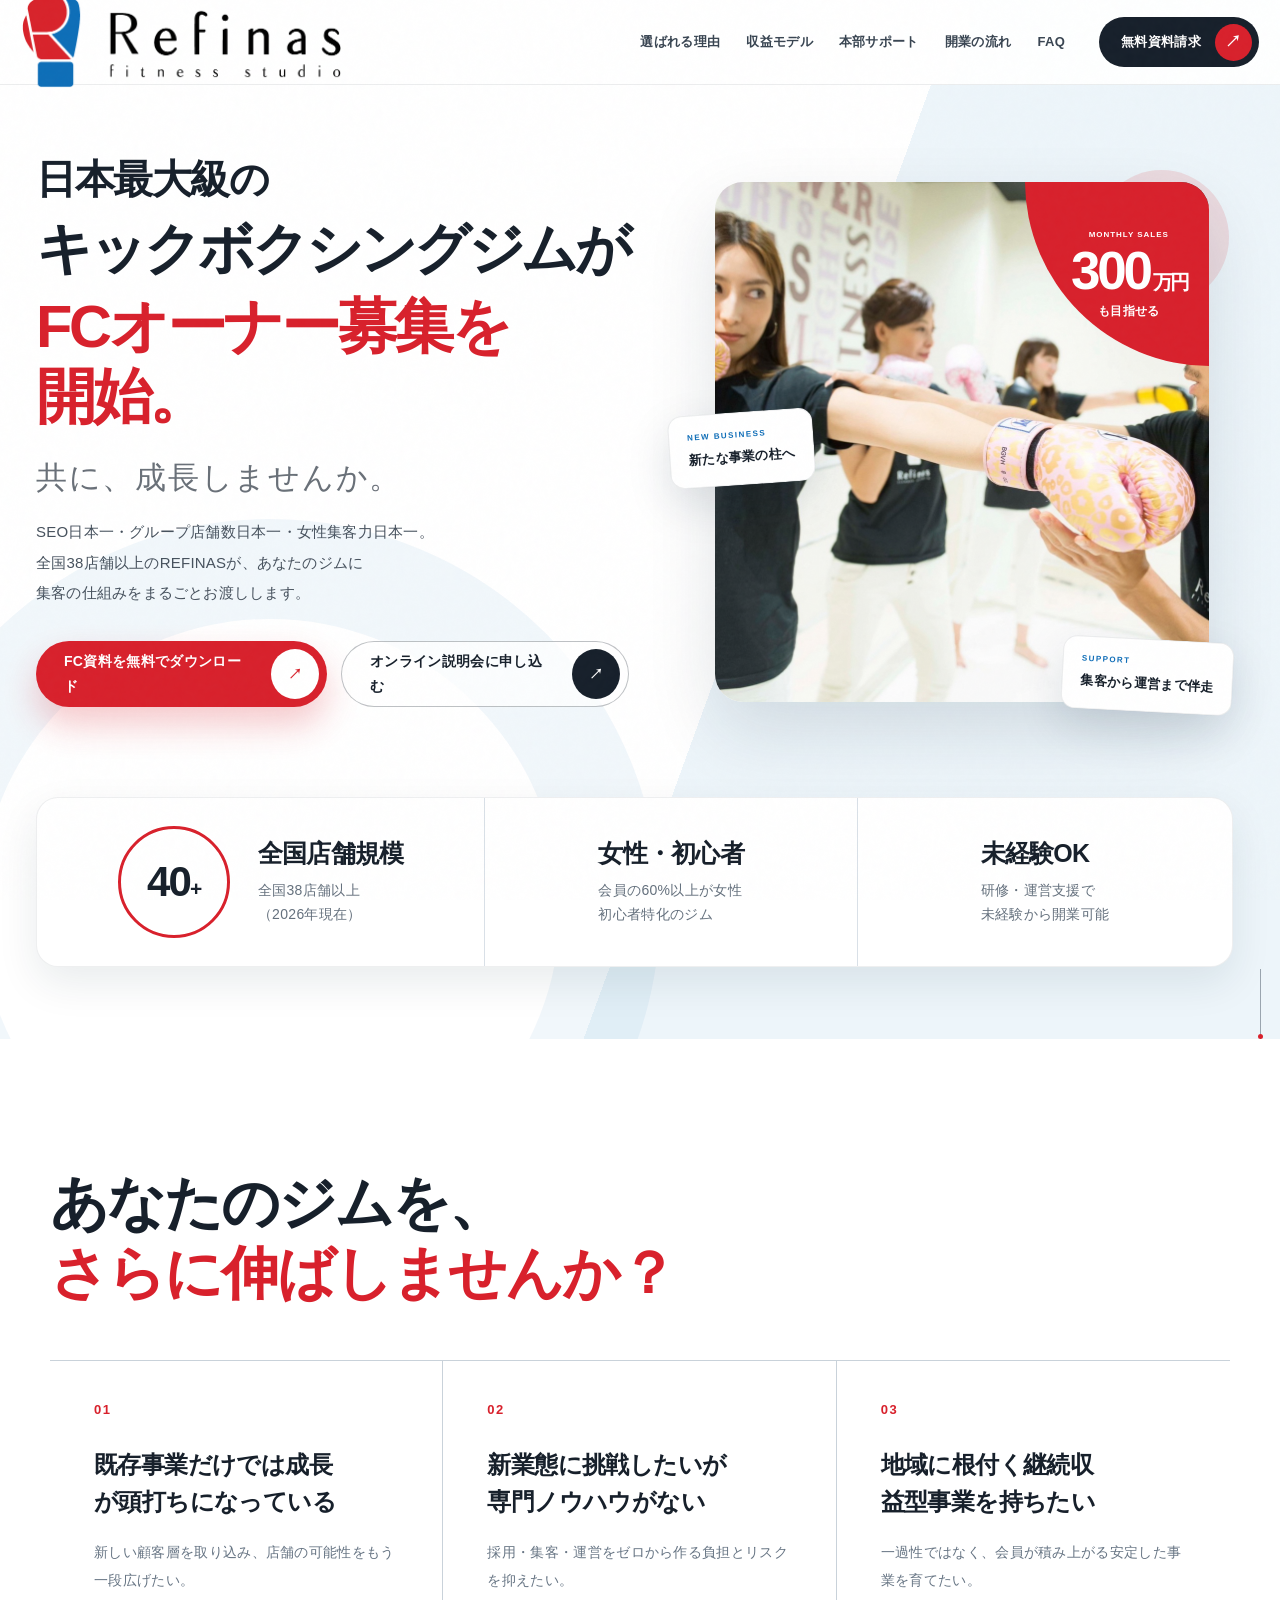
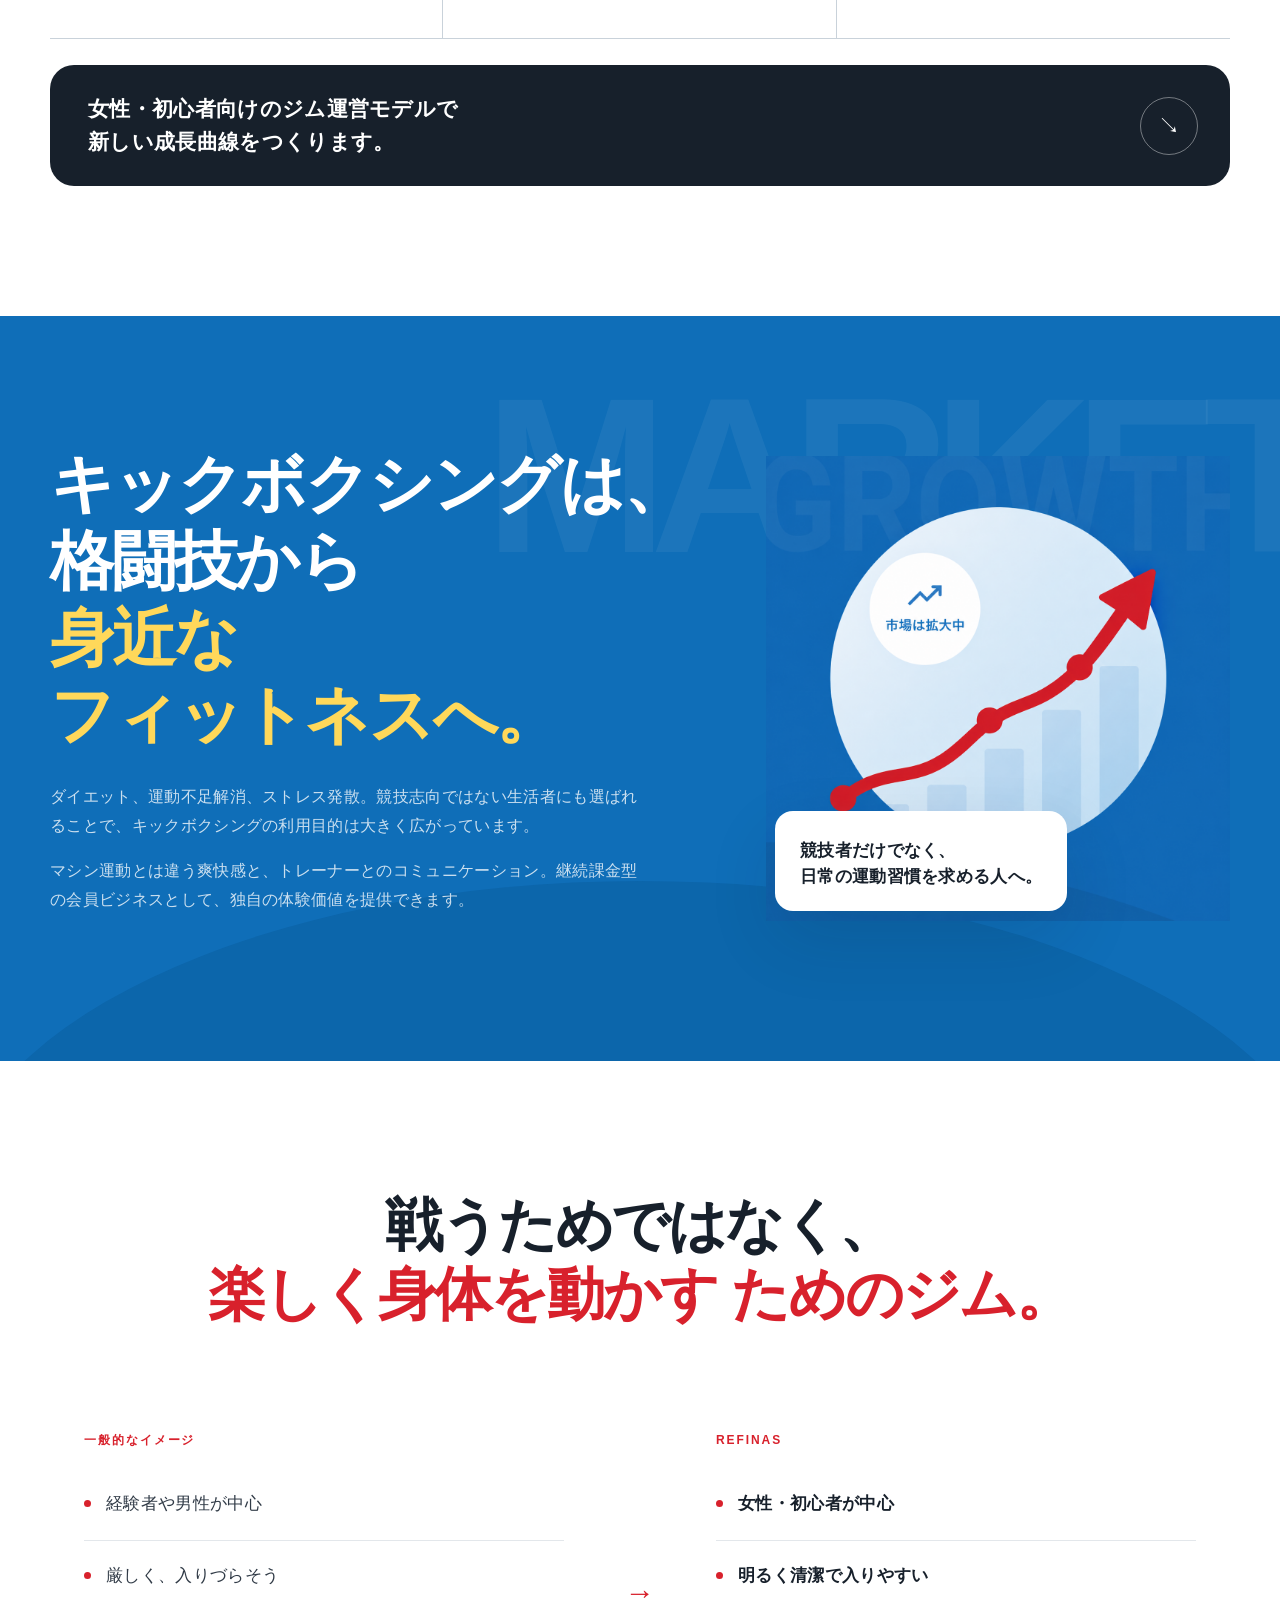
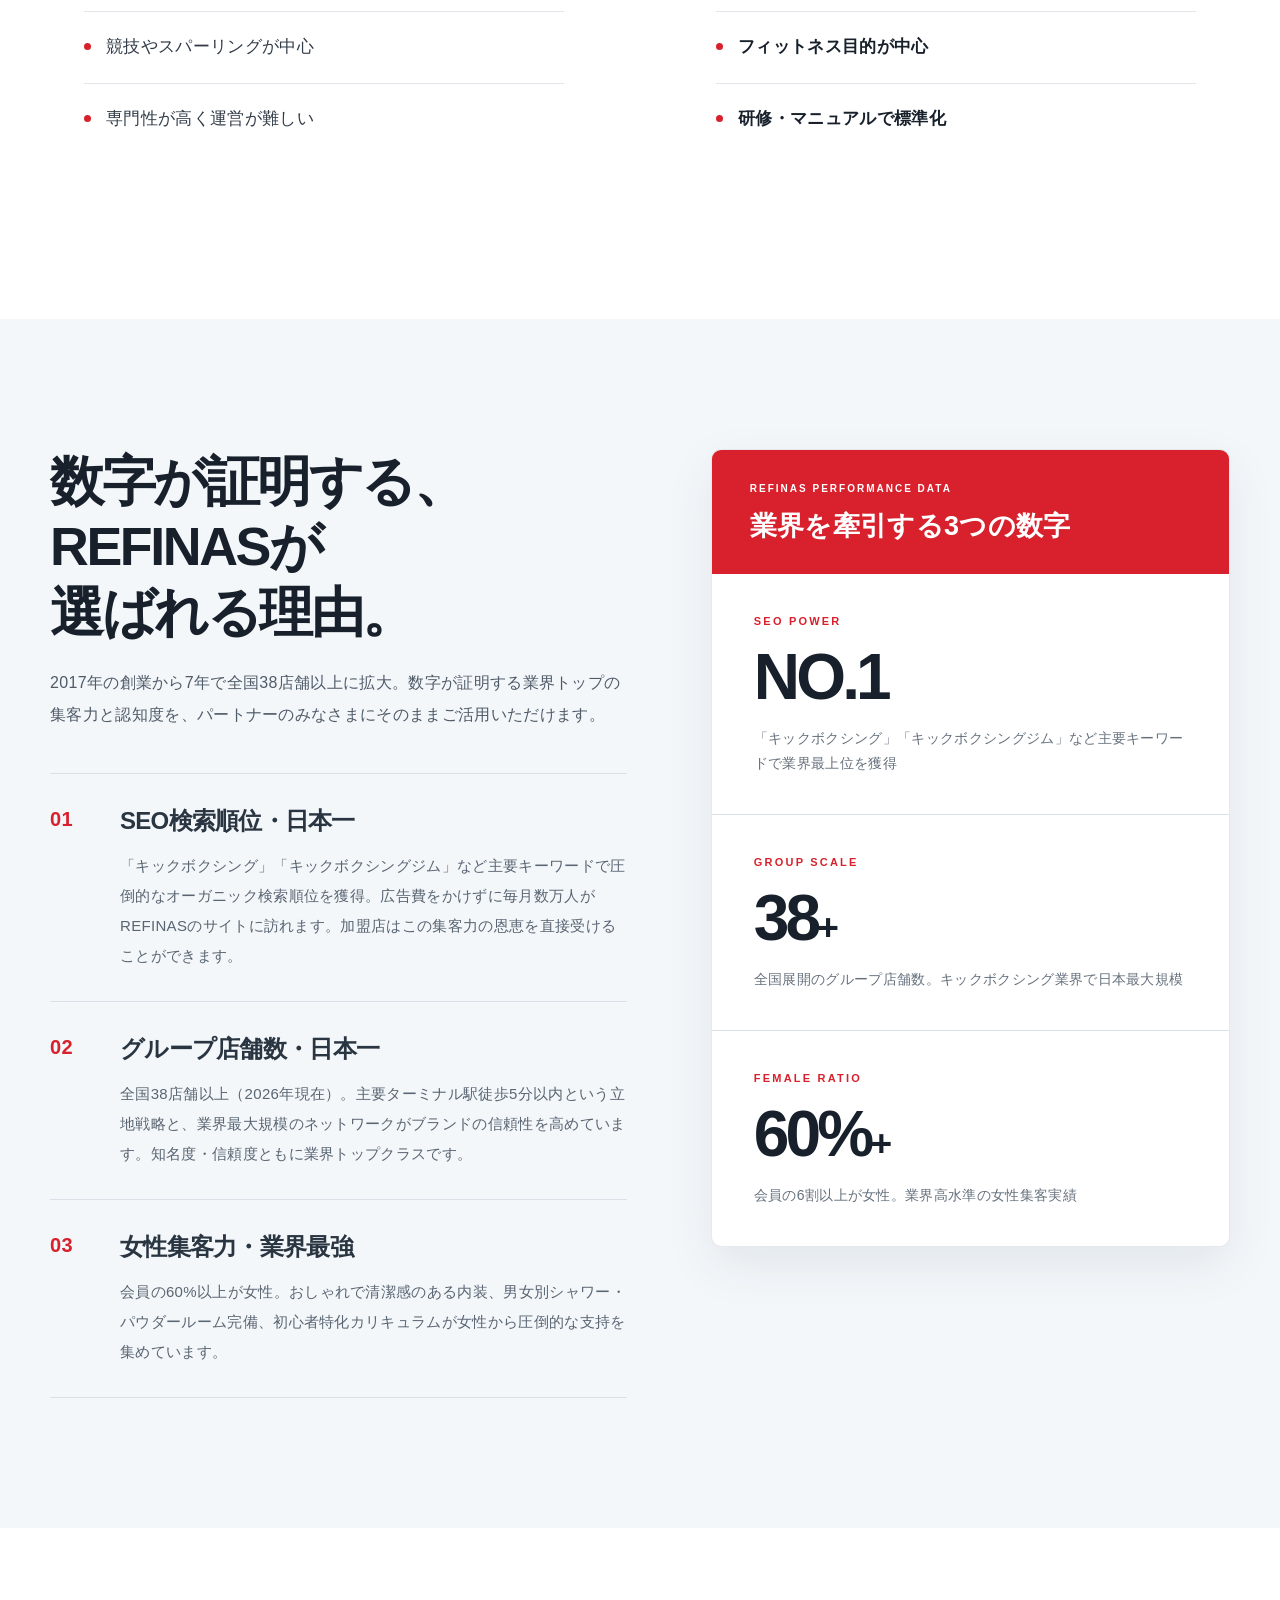
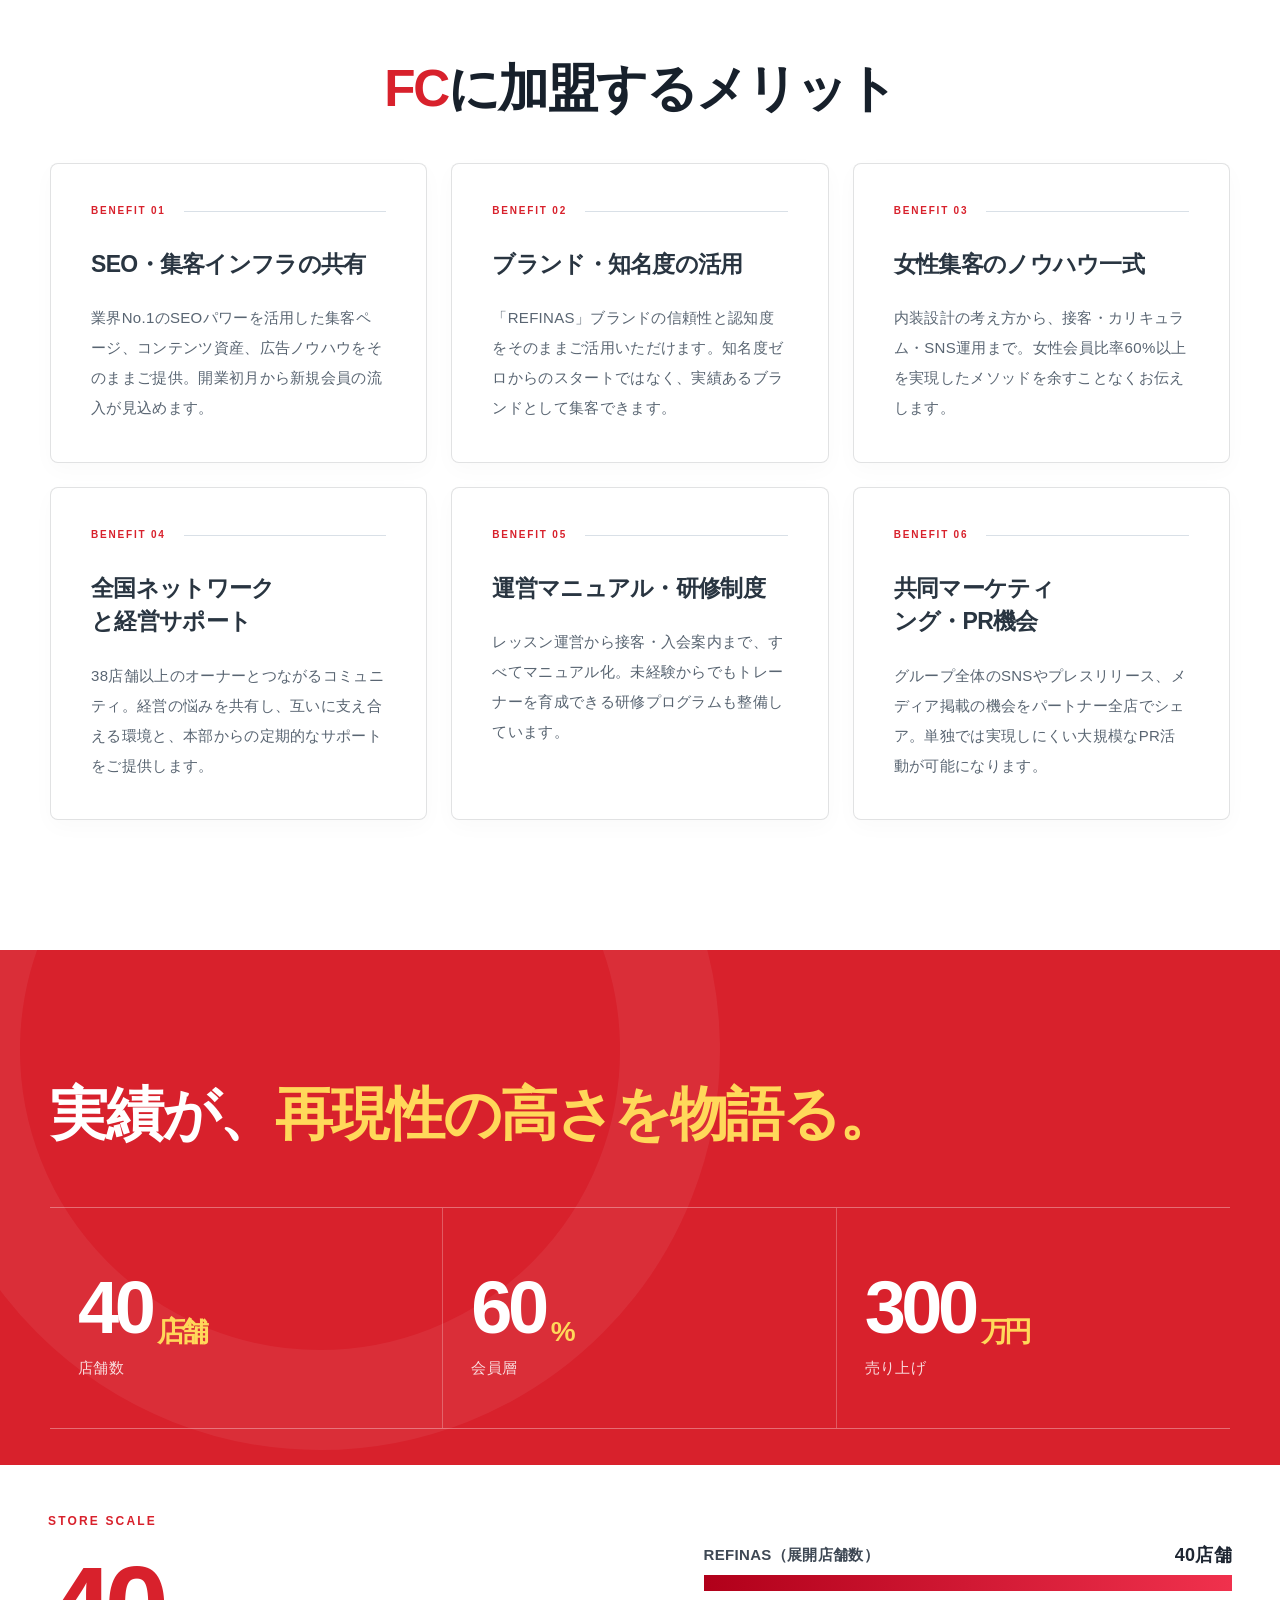
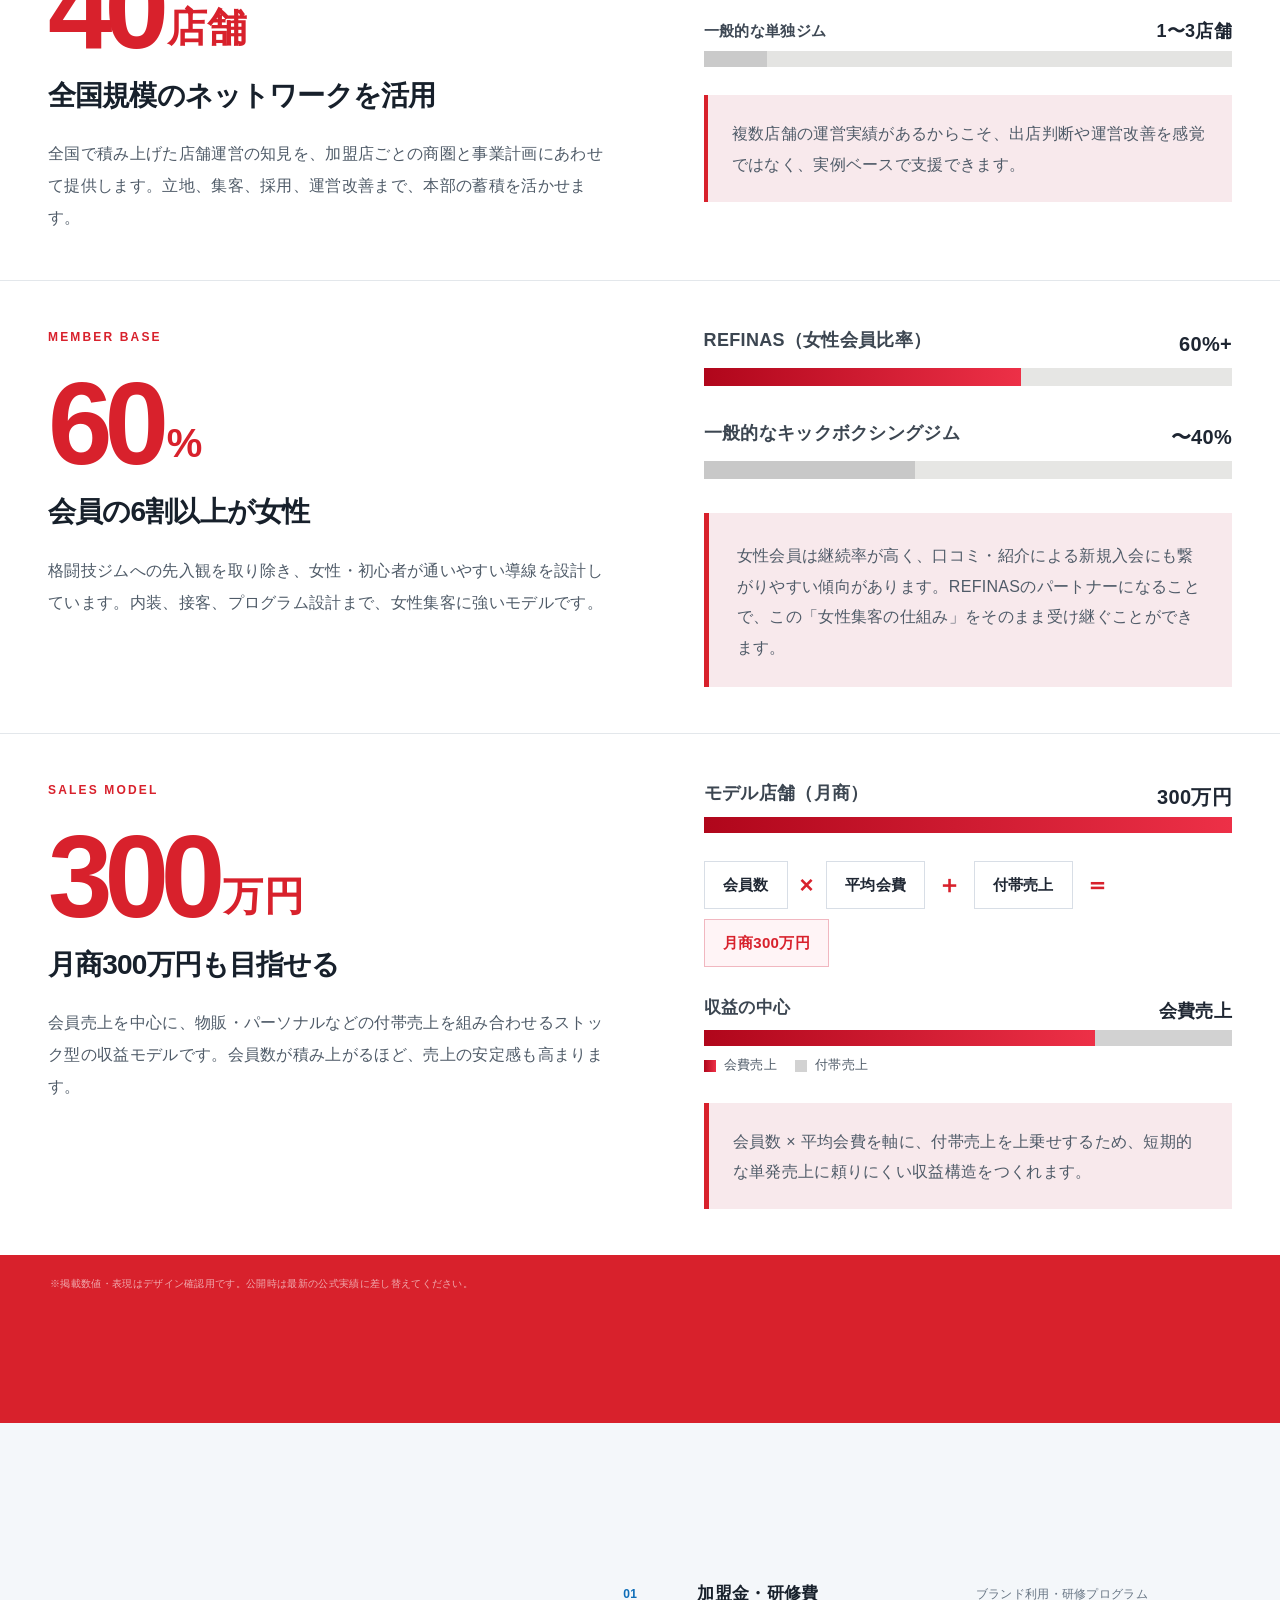
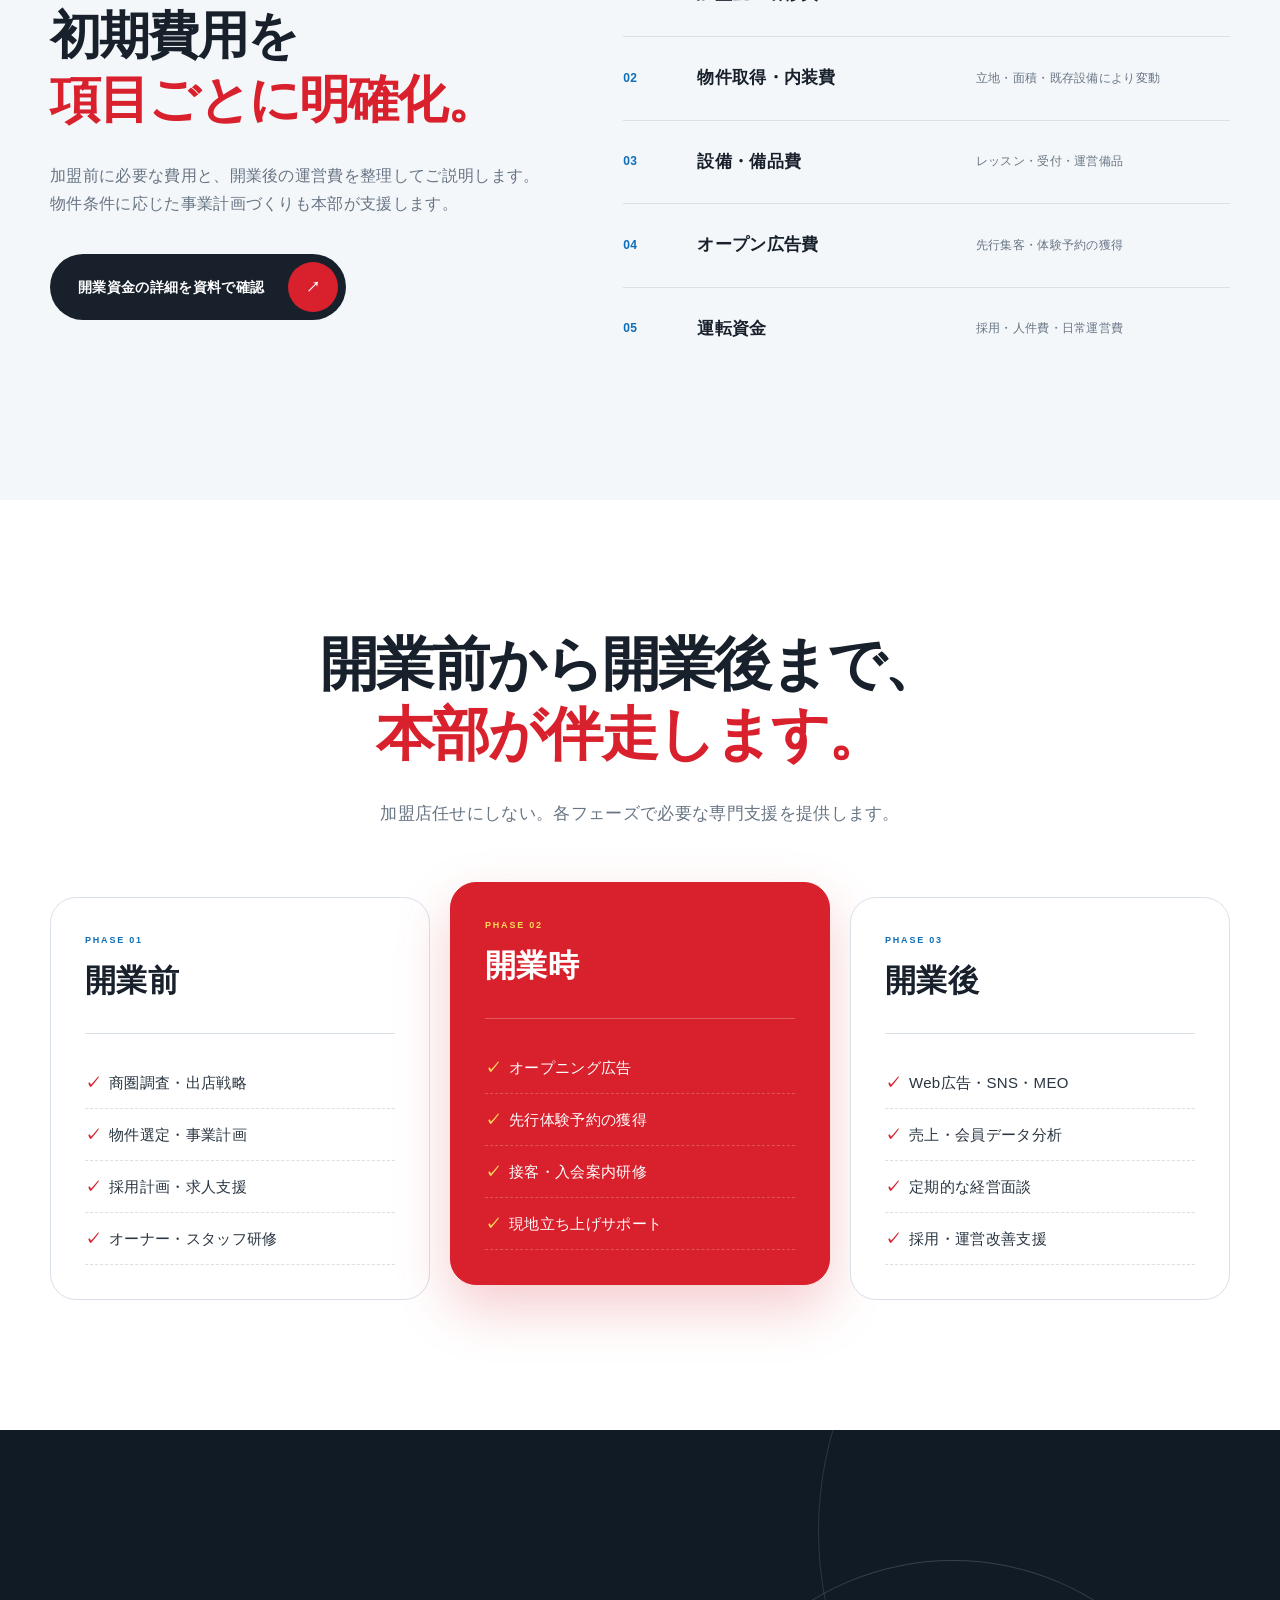
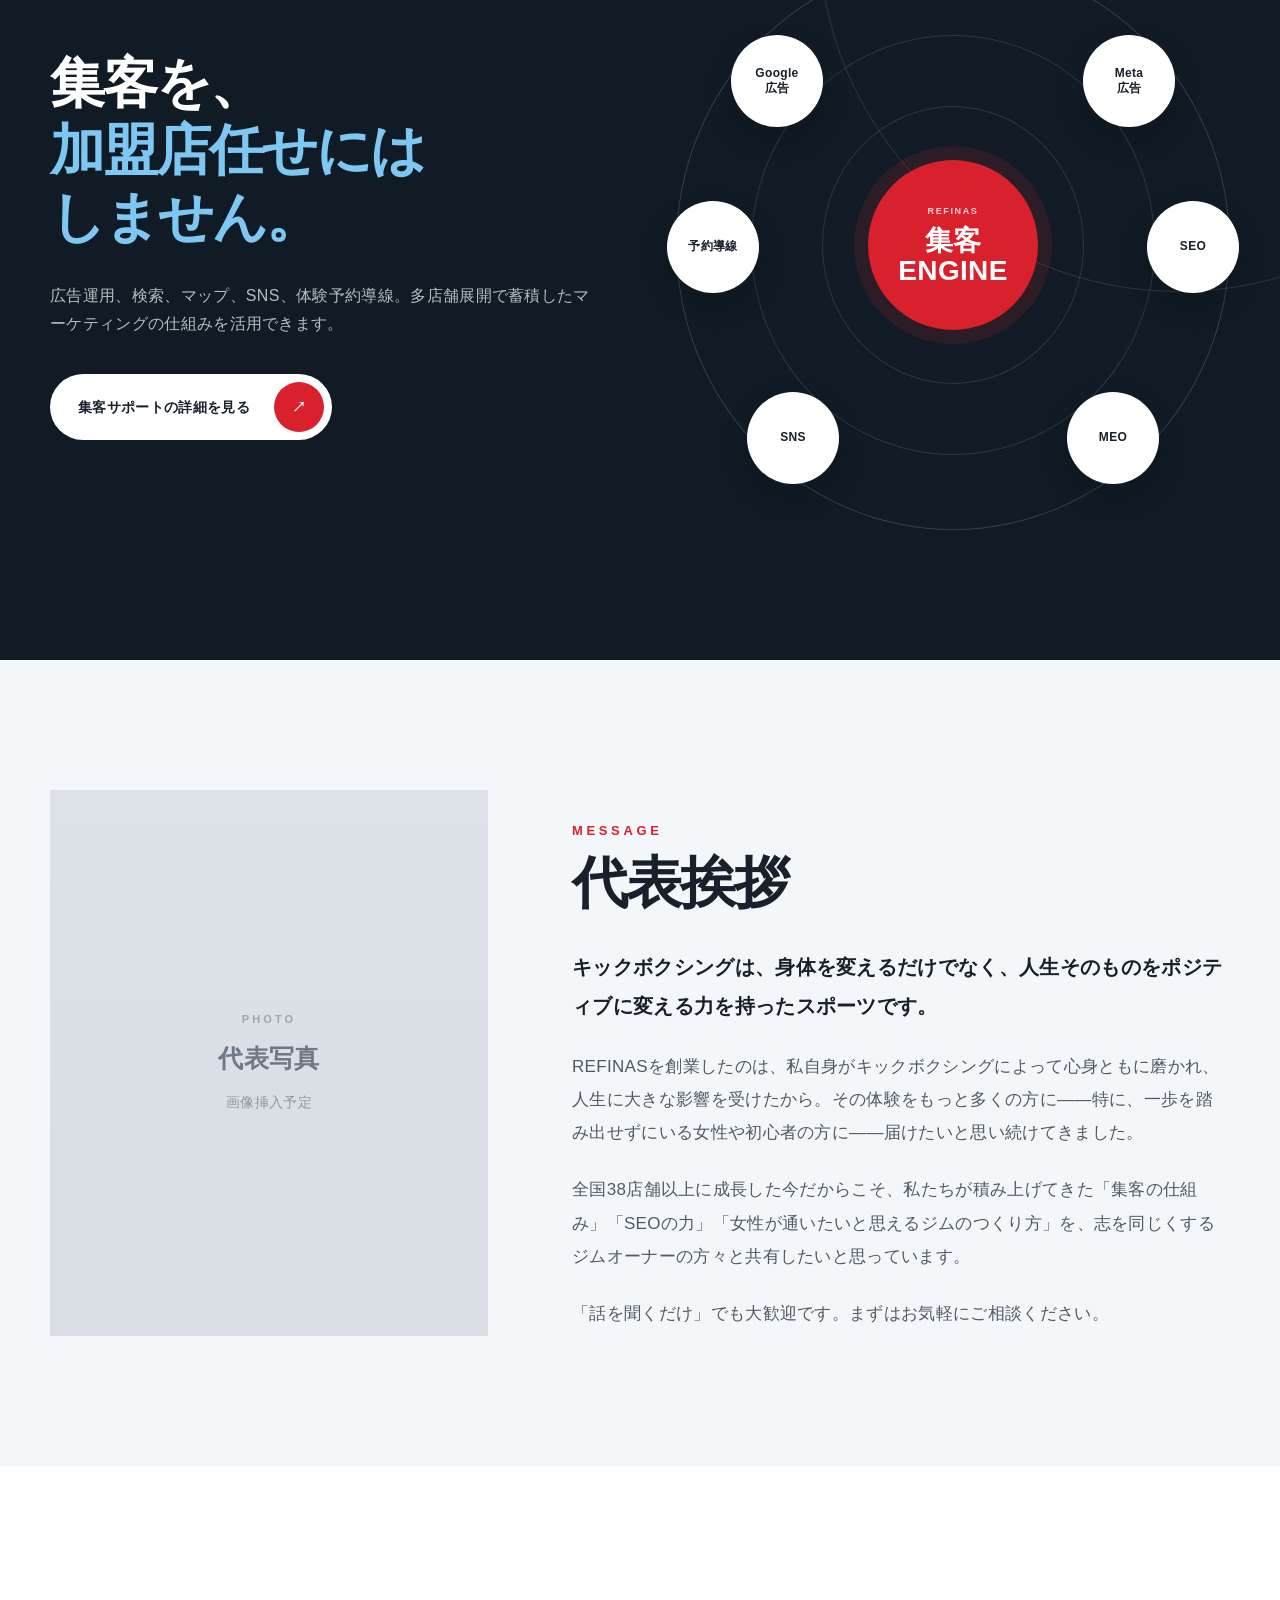
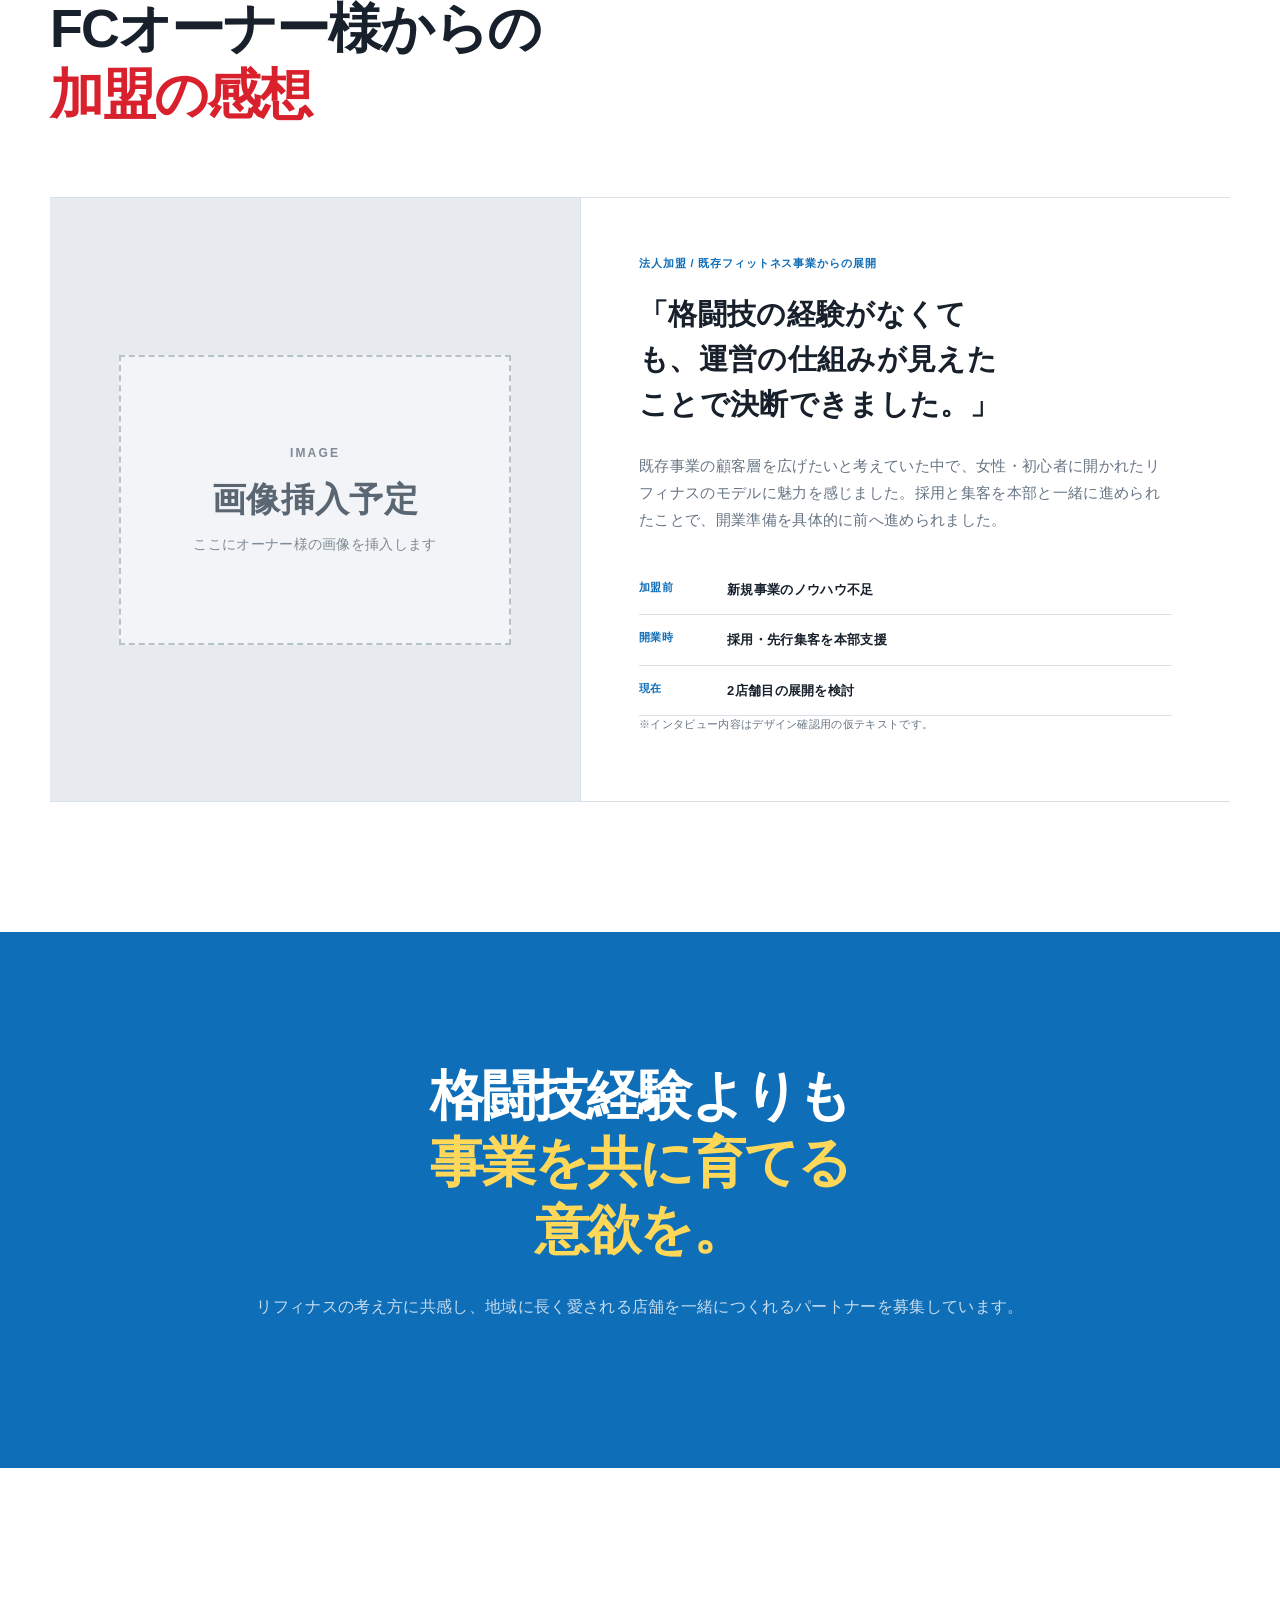
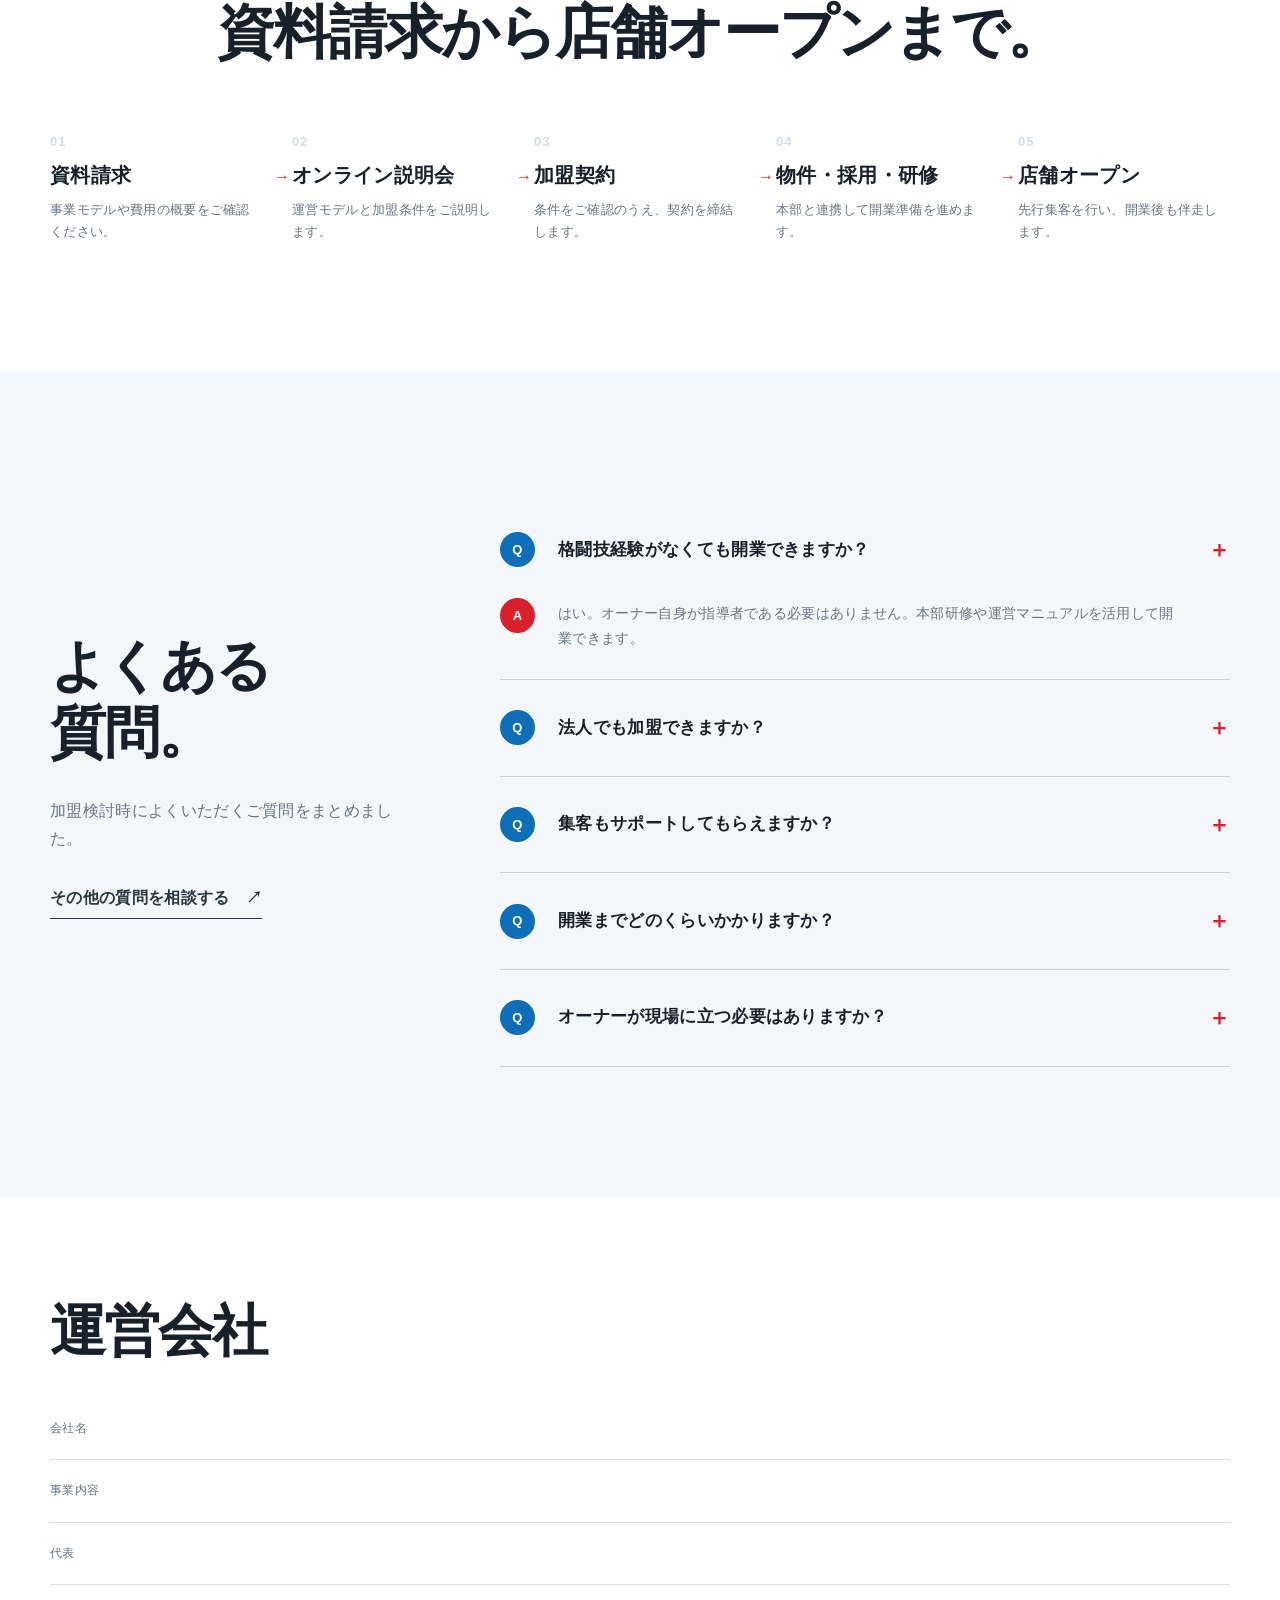
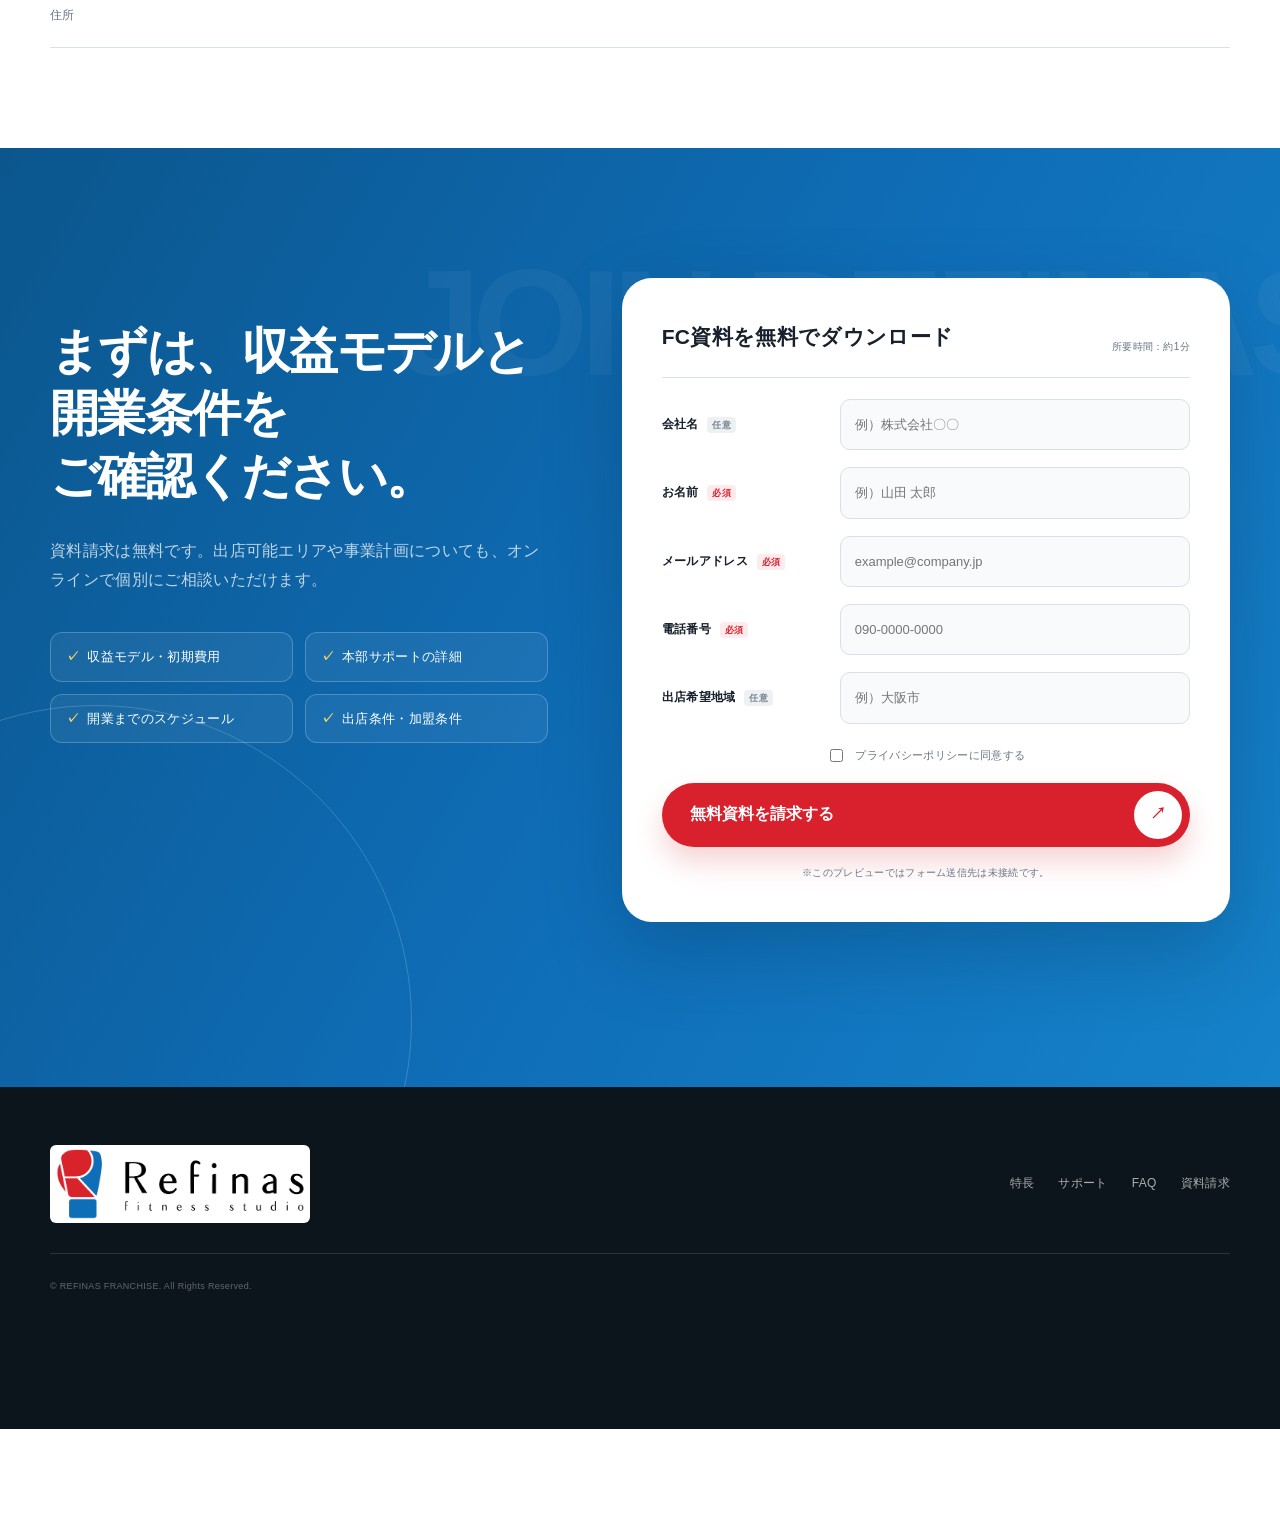
==== commit f5b8a00c: "Add files via upload" ====
--- a/refinas_fc_v2.html
+++ b/refinas_fc_v2.html
@@ -111,7 +111,7 @@
 </article>
 </div>
 <div class="solution-band fade-up">
-<div><span>REFINAS FRANCHISE</span><b>ストック収入型のジム経営で、<br/>安定した成長曲線をつくります。</b></div>
+<div><span>REFINAS FRANCHISE</span><b>女性・初心者向けのジム運営モデルで<br/>新しい成長曲線をつくります。</b></div>
 <a aria-label="選ばれる理由へ" href="#strength">↘</a>
 </div>
 </div>
@@ -237,16 +237,14 @@
 <p>格闘技ジムへの先入観を取り除き、女性・初心者が通いやすい導線を設計しています。内装、接客、プログラム設計まで、女性集客に強いモデルです。</p>
 </div>
 <div class="numbers-detail-side member-detail-side">
-<div class="female-compare female-compare-donut">
-<div class="female-donut-grid" aria-label="女性会員比率の比較">
-<div class="female-donut-card female-donut-card-main">
-<div class="female-donut-ring" style="--pct:60"><span>60%+</span></div>
-<div class="female-donut-label">REFINAS<small>女性会員比率</small></div>
-</div>
-<div class="female-donut-card female-donut-card-sub">
-<div class="female-donut-ring" style="--pct:40"><span>~40%</span></div>
-<div class="female-donut-label">一般的なキックボクシングジム<small>女性会員比率</small></div>
-</div>
+<div class="female-compare">
+<div class="female-row female-row-primary">
+<div class="female-row-head"><span>REFINAS（女性会員比率）</span><strong>60%+</strong></div>
+<div class="female-track"><div class="female-fill" style="width:60%"></div></div>
+</div>
+<div class="female-row">
+<div class="female-row-head"><span>一般的な<span class="nowrap">キックボクシング</span>ジム</span><strong>〜40%</strong></div>
+<div class="female-track"><div class="female-fill female-fill-sub" style="width:40%"></div></div>
 </div>
 <div class="female-note">女性会員は継続率が高く、口コミ・紹介による新規入会にも繋がりやすい傾向があります。REFINASのパートナーになることで、この「女性集客の仕組み」をそのまま受け継ぐことができます。</div>
 </div>
@@ -255,29 +253,36 @@
 <article class="numbers-detail-card fade-up" data-delay="160">
 <div class="numbers-detail-main">
 <small>SALES MODEL</small>
-<div class="detail-metric"><b>3,600</b><span>万円</span></div>
-<h3>年商3,600万円も目指せる</h3>
+<div class="detail-metric"><b>300</b><span>万円</span></div>
+<h3>月商300万円も目指せる</h3>
 <p>会員売上を中心に、物販・パーソナルなどの付帯売上を組み合わせるストック型の収益モデルです。会員数が積み上がるほど、売上の安定感も高まります。</p>
 </div>
 <div class="numbers-detail-side sales-detail-side">
-<div class="sales-figure sales-figure-stacked">
+<div class="sales-figure">
 <div class="sales-figure-head">
-<div class="sales-line"><span>モデル店舗（年商）</span><strong>3,600万円</strong></div>
-</div>
-<div class="sales-stack-chart" aria-label="年商3,600万円の売上構成">
-<div class="sales-stack-head"><span>売上構成イメージ</span><strong>年商3,600万円</strong></div>
-<div class="sales-stack-track" role="img" aria-label="会費売上と付帯売上の積み上げ棒グラフ">
-<div class="sales-stack-segment sales-stack-member" style="width:78%"><span>会費売上</span></div>
-<div class="sales-stack-segment sales-stack-addon" style="width:22%"><span>付帯売上</span></div>
-</div>
-<div class="sales-stack-caption">会費売上をベースに、付帯売上を上乗せするストック型の売上構成です。</div>
+<div class="sales-line"><span>モデル店舗（月商）</span><strong>300万円</strong></div>
+<div class="sales-line-bar"><em style="width:100%"></em></div>
+</div>
+<div class="sales-formula-diagram" aria-label="売上構造の図解">
+<div class="formula-node">会員数</div>
+<div class="formula-op">×</div>
+<div class="formula-node">平均会費</div>
+<div class="formula-op">＋</div>
+<div class="formula-node">付帯売上</div>
+<div class="formula-op">＝</div>
+<div class="formula-result-node">月商300万円</div>
+</div>
+<div class="sales-split-chart">
+<div class="sales-split-head"><span>収益の中心</span><strong>会費売上</strong></div>
+<div class="sales-split-track"><em class="base" style="width:74%"></em><em class="addon" style="width:26%"></em></div>
+<div class="sales-split-legend"><span><i class="legend-base"></i>会費売上</span><span><i class="legend-addon"></i>付帯売上</span></div>
 </div>
 <div class="sales-note-box">会員数 × 平均会費を軸に、付帯売上を上乗せするため、短期的な単発売上に頼りにくい収益構造をつくれます。</div>
 </div>
 </div>
 </article>
 </div>
-
+<p class="numbers-note">※掲載数値・表現はデザイン確認用です。公開時は最新の公式実績に差し替えてください。</p>
 </div>
 </section>
 
@@ -372,7 +377,7 @@
 <h3>「格闘技の経験がなくても、運営の仕組みが見えたことで決断できました。」</h3>
 <p>既存事業の顧客層を広げたいと考えていた中で、女性・初心者に開かれたリフィナスのモデルに魅力を感じました。採用と集客を本部と一緒に進められたことで、開業準備を具体的に前へ進められました。</p>
 <dl><div><dt>加盟前</dt><dd>新規事業のノウハウ不足</dd></div><div><dt>開業時</dt><dd>採用・先行集客を本部支援</dd></div><div><dt>現在</dt><dd>2店舗目の展開を検討</dd></div></dl>
-
+<p class="placeholder-note">※インタビュー内容はデザイン確認用の仮テキストです。</p>
 </div>
 </article>
 </div>
@@ -449,7 +454,7 @@
 <label><span>出店希望地域 <em>任意</em></span><input name="area" placeholder="例）大阪市" type="text"/></label>
 <label class="check-label"><input required="" type="checkbox"/><span>プライバシーポリシーに同意する</span></label>
 <button class="form-submit" type="submit"><span>無料資料を請求する</span><i>↗</i></button>
-
+<p class="form-note">※このプレビューではフォーム送信先は未接続です。</p>
 </form>
 </div>
 </section>
--- a/refinas_fc_v2.css
+++ b/refinas_fc_v2.css
@@ -1143,18 +1143,16 @@
 }
 
 
-/* Results section v9: member compare donuts + sales stacked bar */
+/* Results section v8: member compare + sales diagram refinements */
 .member-detail-side,.sales-detail-side{display:flex;align-items:center}
 .female-compare{width:100%;display:grid;gap:34px}
-.female-compare-donut{gap:30px}
-.female-donut-grid{display:grid;grid-template-columns:repeat(2,minmax(0,1fr));gap:28px;align-items:start}
-.female-donut-card{display:grid;justify-items:center;gap:16px;text-align:center}
-.female-donut-ring{--pct:60;position:relative;width:min(100%,220px);aspect-ratio:1;border-radius:50%;background:conic-gradient(var(--red) calc(var(--pct)*1%), #E3E3E3 0);display:grid;place-items:center}
-.female-donut-ring::before{content:"";position:absolute;inset:16%;background:#fff;border-radius:50%}
-.female-donut-ring span{position:relative;z-index:1;font-size:34px;line-height:1;font-weight:900;color:#1E2632}
-.female-donut-card-sub .female-donut-ring{background:conic-gradient(#BFC2C7 calc(var(--pct)*1%), #E8E8E8 0)}
-.female-donut-label{display:grid;gap:4px;font-size:18px;line-height:1.5;color:#1E2632;font-weight:800}
-.female-donut-label small{font-size:14px;line-height:1.5;color:#6A7480;font-weight:700}
+.female-row{display:grid;gap:14px}
+.female-row-head{display:grid;grid-template-columns:1fr auto;gap:14px;align-items:end}
+.female-row-head span{font-size:18px;line-height:1.5;color:#3C4651;font-weight:700}
+.female-row-head strong{font-size:20px;line-height:1;color:#1E2632;font-weight:900}
+.female-track{height:18px;background:#E6E6E4;overflow:hidden}
+.female-fill{display:block;height:100%;background:linear-gradient(90deg,#B0061B,#ED3047)}
+.female-fill-sub{background:#C8C8C8}
 .female-note{background:#F8E9EC;border-left:5px solid var(--red);padding:28px 28px 24px;font-size:16px;line-height:1.9;color:#4F5B68}
 
 .sales-figure{width:100%;display:grid;gap:28px}
@@ -1162,43 +1160,48 @@
 .sales-line{display:grid;grid-template-columns:1fr auto;gap:14px;align-items:end}
 .sales-line span{font-size:18px;line-height:1.5;color:#3C4651;font-weight:700}
 .sales-line strong{font-size:20px;line-height:1;color:#1E2632;font-weight:900}
-.sales-figure-stacked{gap:24px}
-.sales-stack-chart{display:grid;gap:14px}
-.sales-stack-head{display:grid;grid-template-columns:1fr auto;gap:14px;align-items:end}
-.sales-stack-head span{font-size:17px;line-height:1.5;color:#3C4651;font-weight:700}
-.sales-stack-head strong{font-size:18px;line-height:1;color:#1E2632;font-weight:900}
-.sales-stack-track{display:flex;height:54px;background:#ECECEA;overflow:hidden}
-.sales-stack-segment{position:relative;display:flex;align-items:center;justify-content:center;font-size:15px;line-height:1;font-weight:800;letter-spacing:.02em;white-space:nowrap}
-.sales-stack-member{background:linear-gradient(90deg,#B0061B,#ED3047);color:#fff}
-.sales-stack-addon{background:#D2D2D2;color:#2C3440}
-.sales-stack-caption{font-size:14px;line-height:1.8;color:#5A6470}
+.sales-line-bar{height:16px;background:#E6E6E4;overflow:hidden}
+.sales-line-bar em{display:block;height:100%;background:linear-gradient(90deg,#B0061B,#ED3047)}
+.sales-formula-diagram{display:flex;flex-wrap:wrap;gap:10px 12px;align-items:center}
+.formula-node,.formula-result-node{padding:14px 18px;background:#fff;border:1px solid #D8DEE6;font-size:15px;font-weight:700;line-height:1.2;color:#1F2733}
+.formula-result-node{background:#FFF4F6;border-color:#F1B7C0;color:var(--red);font-weight:900}
+.formula-op{font-size:24px;line-height:1;color:var(--red);font-weight:900}
+.sales-split-chart{display:grid;gap:10px}
+.sales-split-head{display:grid;grid-template-columns:1fr auto;gap:14px;align-items:end}
+.sales-split-head span{font-size:17px;line-height:1.5;color:#3C4651;font-weight:700}
+.sales-split-head strong{font-size:18px;line-height:1;color:#1E2632;font-weight:900}
+.sales-split-track{display:flex;height:16px;background:#E6E6E4;overflow:hidden}
+.sales-split-track em{display:block;height:100%}
+.sales-split-track .base{background:linear-gradient(90deg,#B0061B,#ED3047)}
+.sales-split-track .addon{background:#D2D2D2}
+.sales-split-legend{display:flex;flex-wrap:wrap;gap:10px 18px;font-size:13px;line-height:1.4;color:#4F5B68}
+.sales-split-legend span{display:inline-flex;align-items:center;gap:8px}
+.sales-split-legend i{width:12px;height:12px;display:inline-block}
+.legend-base{background:linear-gradient(90deg,#B0061B,#ED3047)}
+.legend-addon{background:#D2D2D2}
 .sales-note-box{background:#F8E9EC;border-left:5px solid var(--red);padding:24px 24px 22px;font-size:16px;line-height:1.9;color:#4F5B68}
 
 @media (max-width:1100px){
+  .female-row-head span,.sales-line span{font-size:17px}
   .female-note,.sales-note-box{font-size:15px;padding:24px 22px 20px}
-  .female-donut-ring span{font-size:30px}
 }
 @media (max-width:820px){
   .female-compare,.sales-figure{gap:24px}
-  .female-donut-grid{grid-template-columns:1fr;gap:20px}
-  .female-donut-ring{width:min(100%,200px)}
-  .female-donut-label{font-size:17px}
-  .sales-line span,.sales-stack-head span{font-size:15px}
-  .sales-line strong,.sales-stack-head strong{font-size:18px}
-  .sales-stack-track{height:48px}
-  .sales-stack-segment{font-size:14px}
+  .female-row-head span,.sales-line span,.sales-split-head span{font-size:15px}
+  .female-row-head strong,.sales-line strong,.sales-split-head strong{font-size:18px}
+  .female-track,.sales-line-bar,.sales-split-track{height:14px}
+  .formula-node,.formula-result-node{font-size:14px;padding:12px 14px}
+  .formula-op{font-size:20px}
   .female-note,.sales-note-box{font-size:14px;line-height:1.8;padding:20px 18px 18px}
 }
 @media (max-width:480px){
-  .female-donut-ring{width:min(100%,176px)}
-  .female-donut-ring span{font-size:28px}
-  .female-donut-label{font-size:15px}
-  .female-donut-label small,.sales-stack-caption{font-size:13px}
-  .sales-line span,.sales-stack-head span{font-size:14px}
-  .sales-line strong,.sales-stack-head strong{font-size:16px}
-  .sales-stack-track{height:44px}
-  .sales-stack-segment{font-size:12px;padding-inline:4px}
-}
+  .female-row-head{gap:10px}
+  .female-row-head span,.sales-line span,.sales-split-head span{font-size:14px}
+  .female-row-head strong,.sales-line strong,.sales-split-head strong{font-size:16px}
+  .sales-formula-diagram{gap:8px 10px}
+  .formula-node,.formula-result-node{font-size:13px;padding:10px 12px}
+}
+
 
 /* Difference section v2: remove card look */
 .compare-wrap{
@@ -1608,3 +1611,112 @@
   .brand-logo{width:min(54vw,240px)}
   .brand-logo-footer{width:min(52vw,220px)}
 }
+
+
+/* Representative message section */
+.representative-message-grid{
+  display:grid;
+  grid-template-columns:438px minmax(0,1fr);
+  gap:84px;
+  align-items:start;
+}
+.representative-photo-placeholder{
+  width:100%;
+  min-height:546px;
+  background:linear-gradient(180deg,#DDE2E8 0%,#D7DDE3 100%);
+  display:flex;
+  flex-direction:column;
+  align-items:center;
+  justify-content:center;
+  text-align:center;
+  color:#7D8791;
+}
+.representative-photo-placeholder span{
+  font-size:11px;
+  line-height:1;
+  font-weight:800;
+  letter-spacing:.28em;
+  color:#9DA6AE;
+  margin-bottom:18px;
+}
+.representative-photo-placeholder b{
+  font-size:25px;
+  line-height:1.2;
+  color:#6F7984;
+  margin-bottom:18px;
+  font-weight:800;
+}
+.representative-photo-placeholder small{
+  font-size:14px;
+  line-height:1.6;
+  color:#8F98A1;
+}
+.representative-message-label{
+  margin:34px 0 16px;
+  color:var(--red);
+  font-size:13px;
+  line-height:1;
+  font-weight:900;
+  letter-spacing:.28em;
+}
+.representative-message-copy h2{
+  margin:0 0 34px;
+  color:var(--ink);
+  font-size:clamp(52px,4.4vw,66px);
+  line-height:1.08;
+  font-weight:900;
+}
+.representative-message-body{
+  display:grid;
+  gap:24px;
+}
+.representative-message-body p{
+  margin:0;
+  color:#4F5A65;
+  font-size:17px;
+  line-height:1.95;
+}
+.representative-message-body p:first-child{
+  color:var(--ink);
+  font-size:20px;
+  line-height:1.95;
+  font-weight:800;
+}
+@media (max-width:1100px){
+  .representative-message-grid{
+    grid-template-columns:380px minmax(0,1fr);
+    gap:56px;
+  }
+  .representative-photo-placeholder{min-height:500px}
+  .representative-message-copy h2{font-size:54px}
+}
+@media (max-width:820px){
+  .representative-message-grid{
+    grid-template-columns:1fr;
+    gap:34px;
+  }
+  .representative-photo-placeholder{
+    min-height:420px;
+    max-width:460px;
+  }
+  .representative-message-label{margin:0 0 14px;}
+  .representative-message-copy h2{
+    font-size:40px;
+    margin-bottom:26px;
+  }
+  .representative-message-body{gap:18px}
+  .representative-message-body p{
+    font-size:15px;
+    line-height:1.9;
+  }
+  .representative-message-body p:first-child{
+    font-size:18px;
+    line-height:1.85;
+  }
+}
+@media (max-width:560px){
+  .representative-photo-placeholder{min-height:350px}
+  .representative-message-copy h2{font-size:34px}
+  .representative-message-body p{font-size:14px}
+}
+
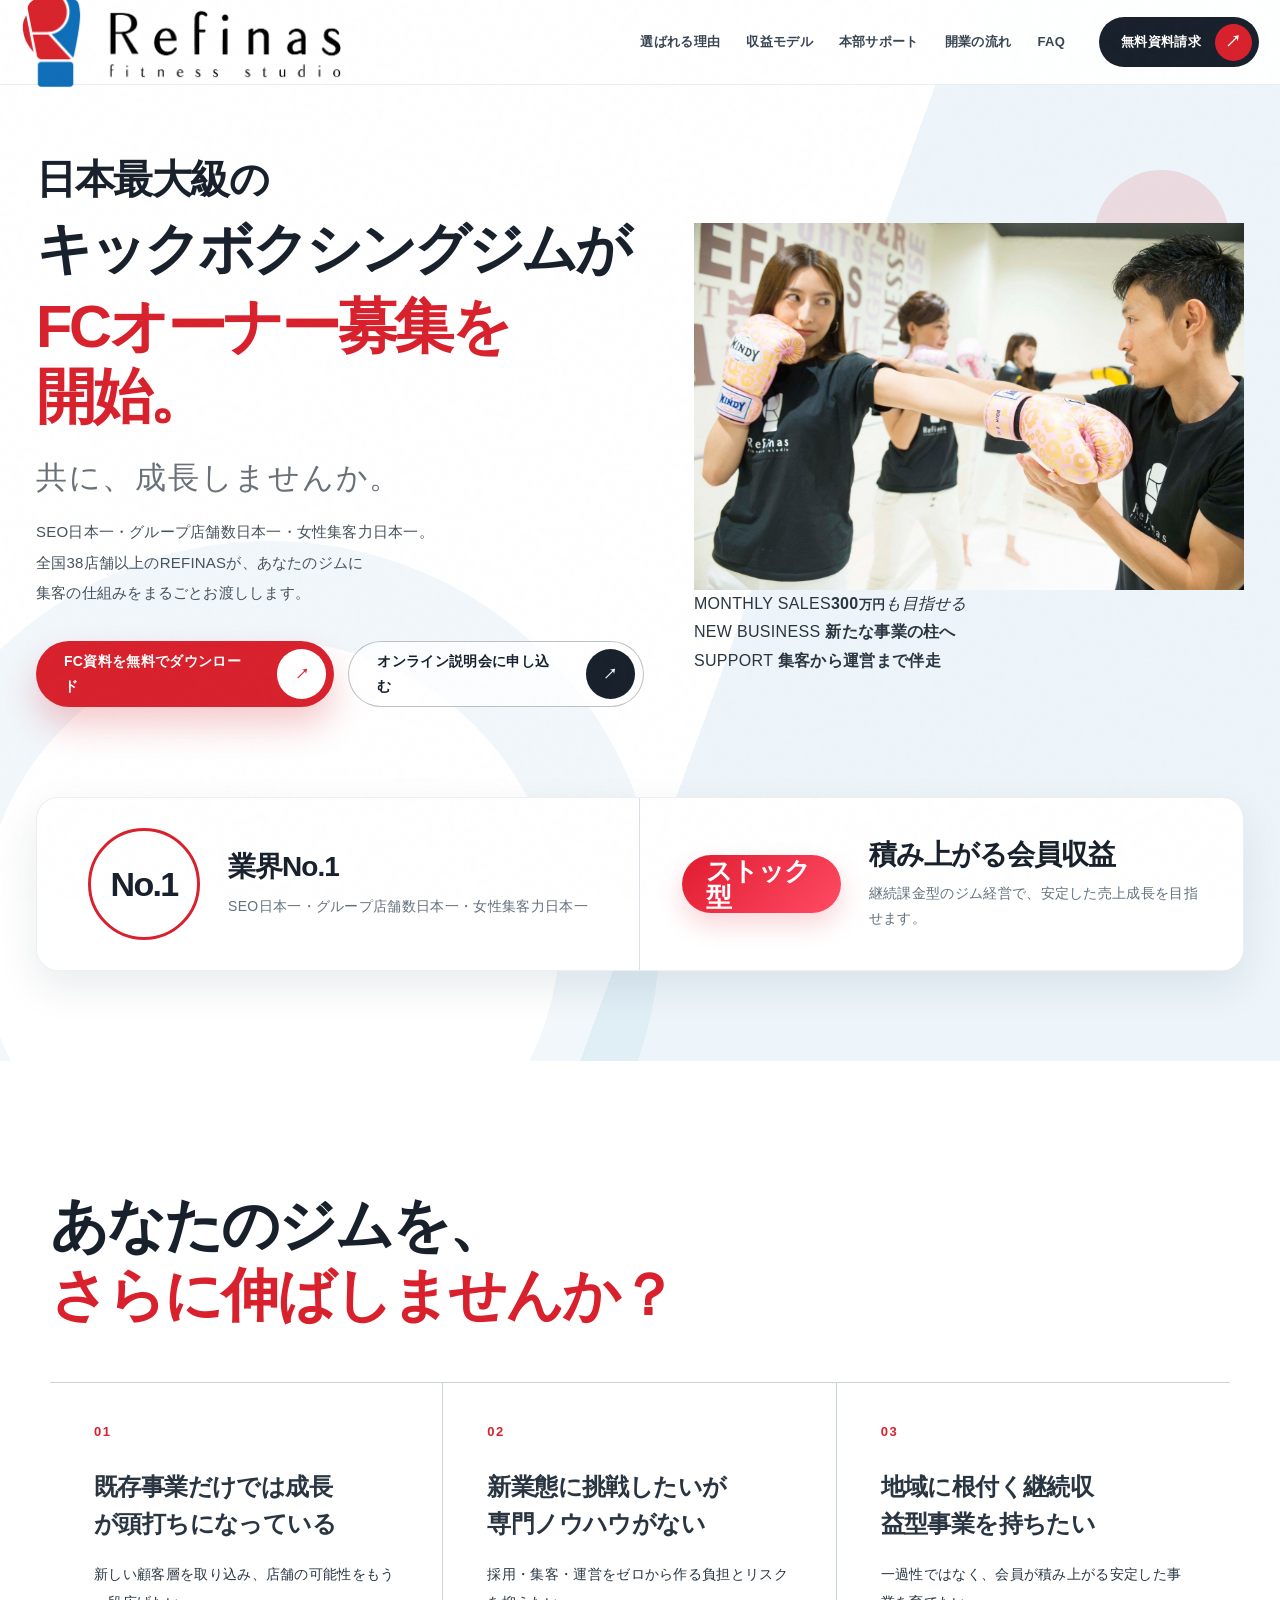
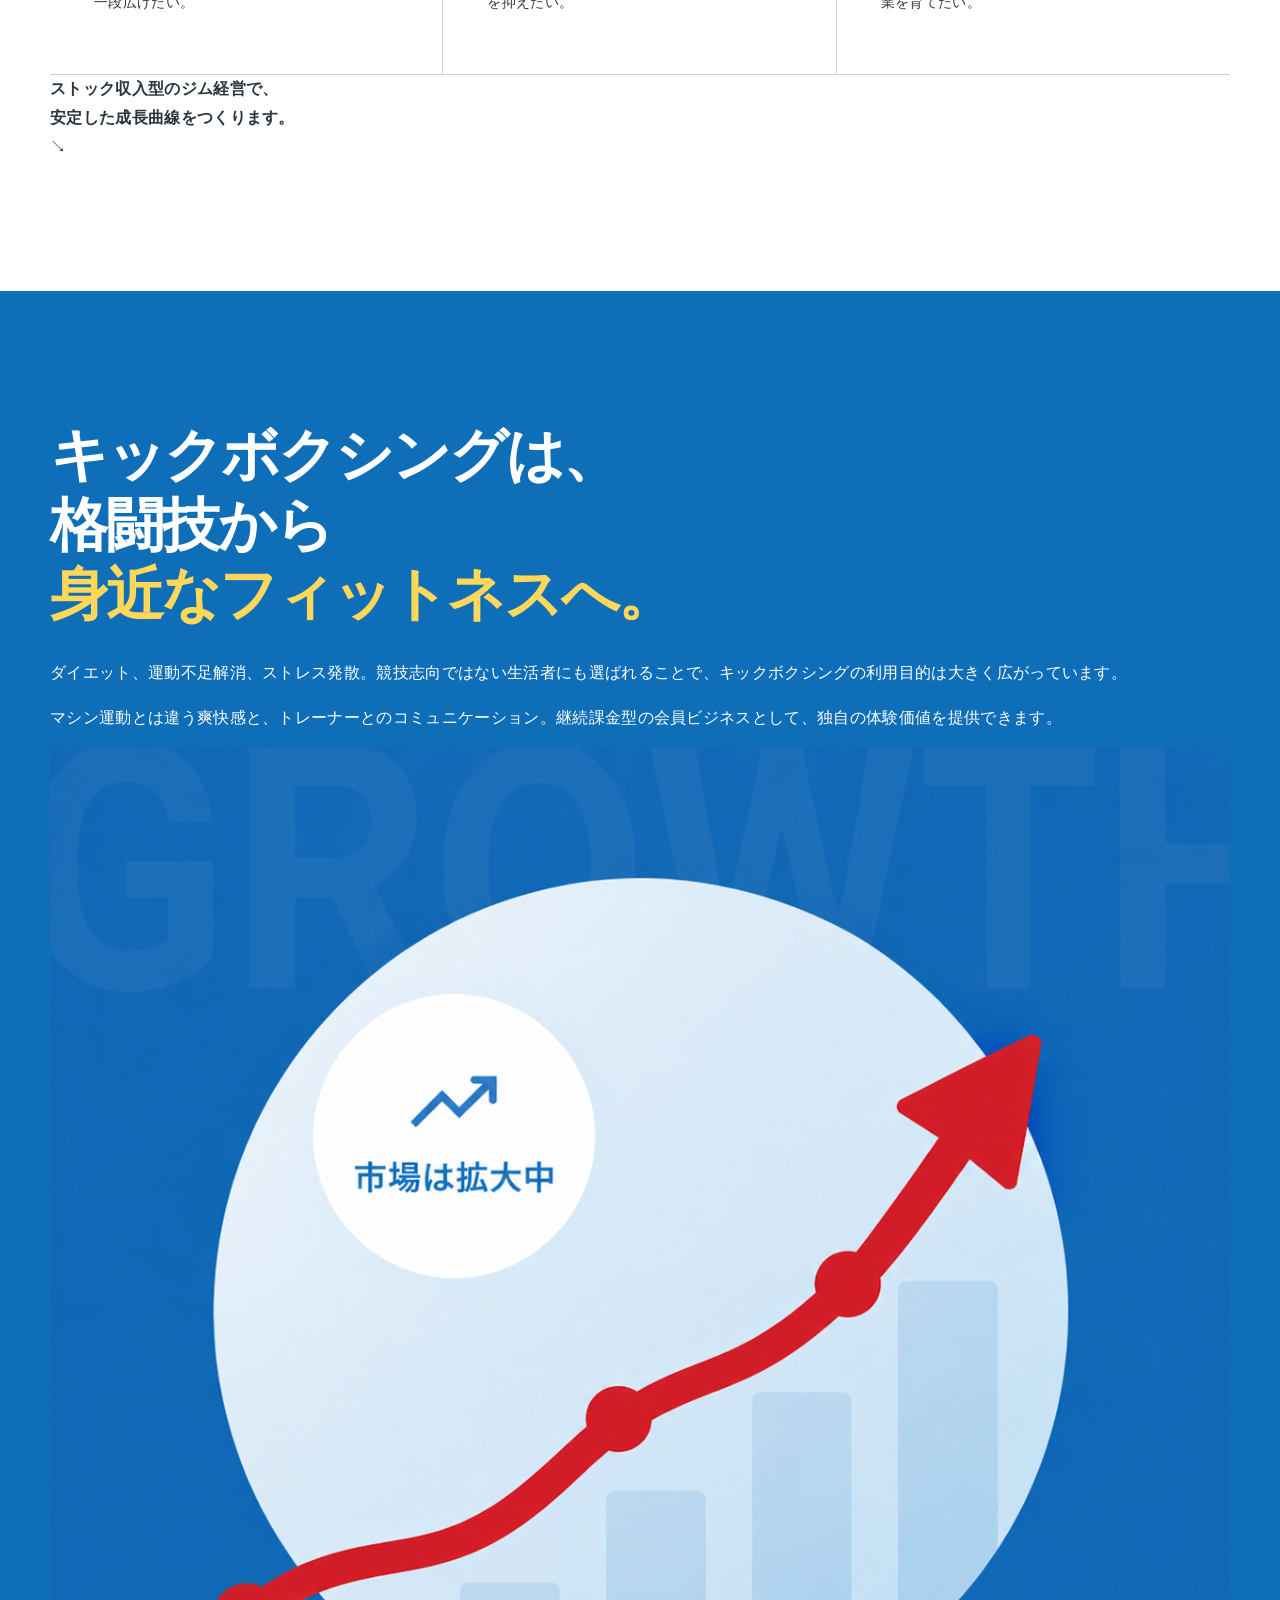
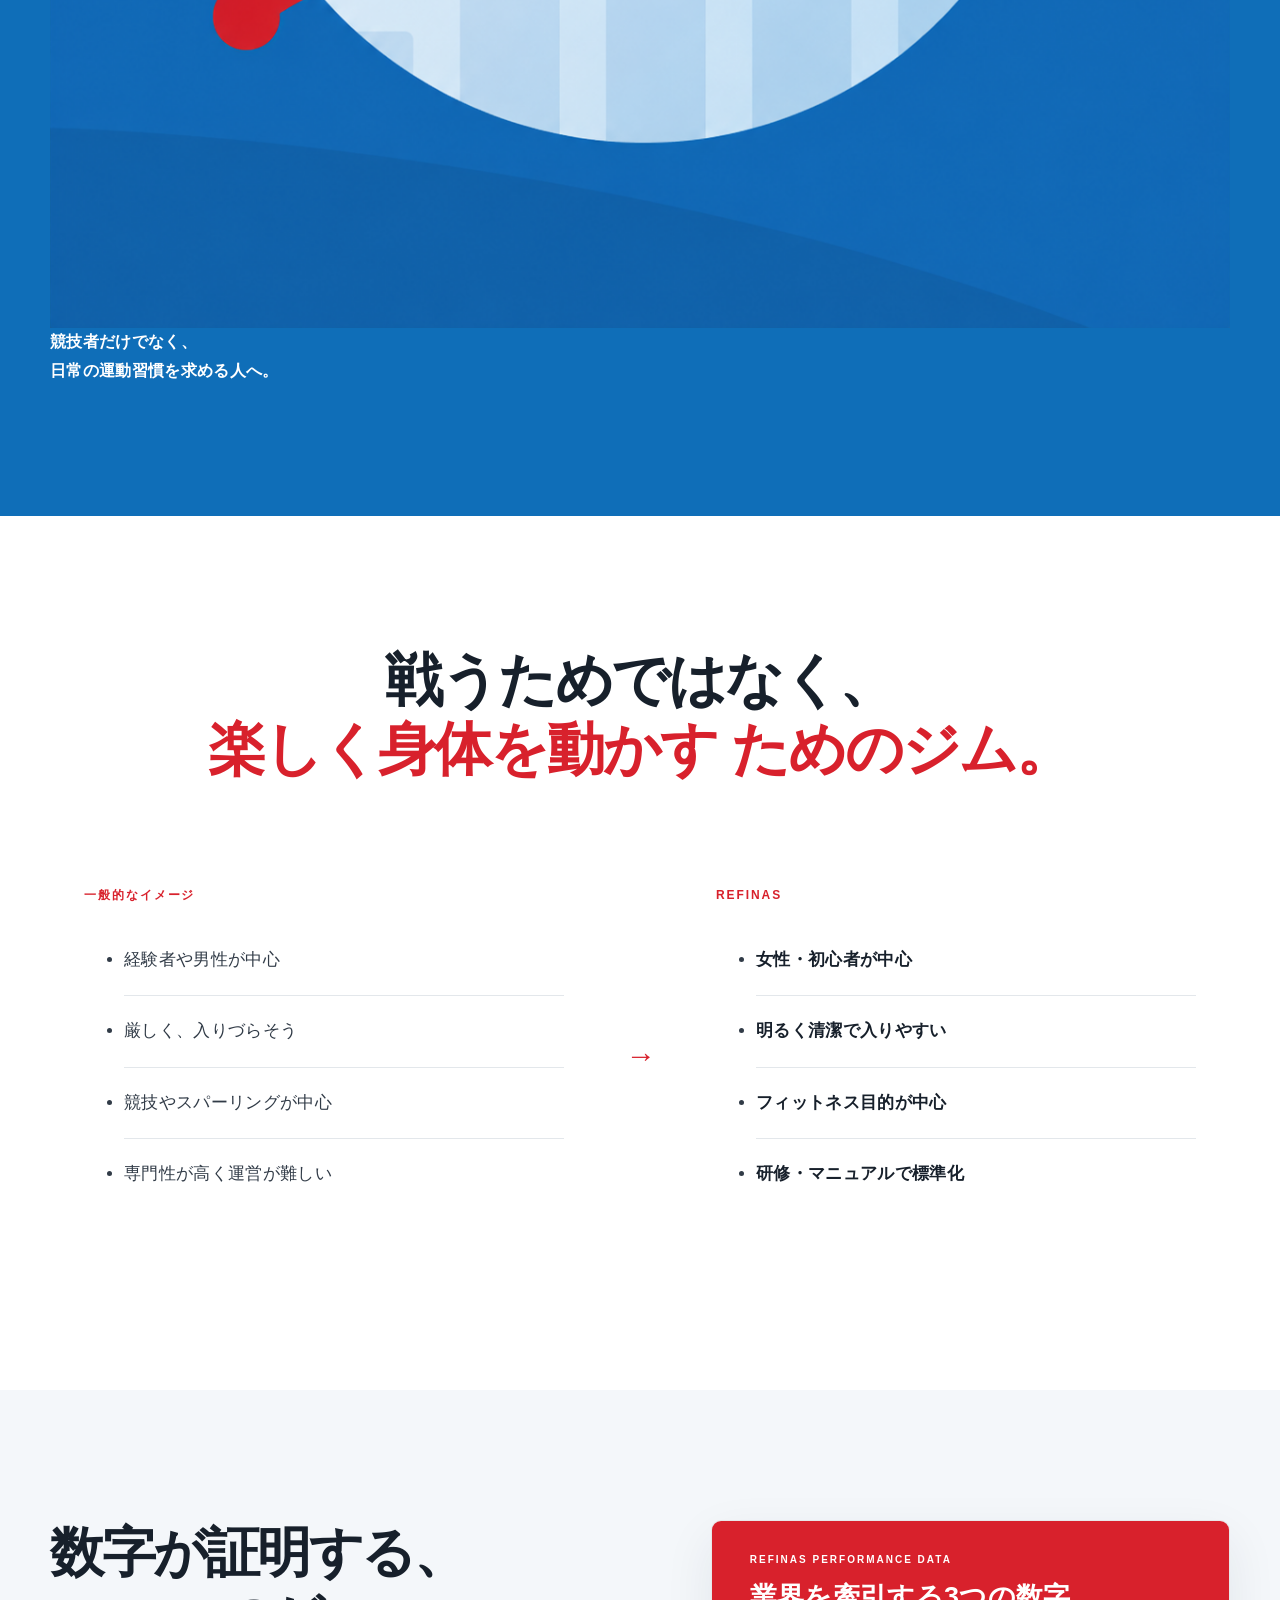
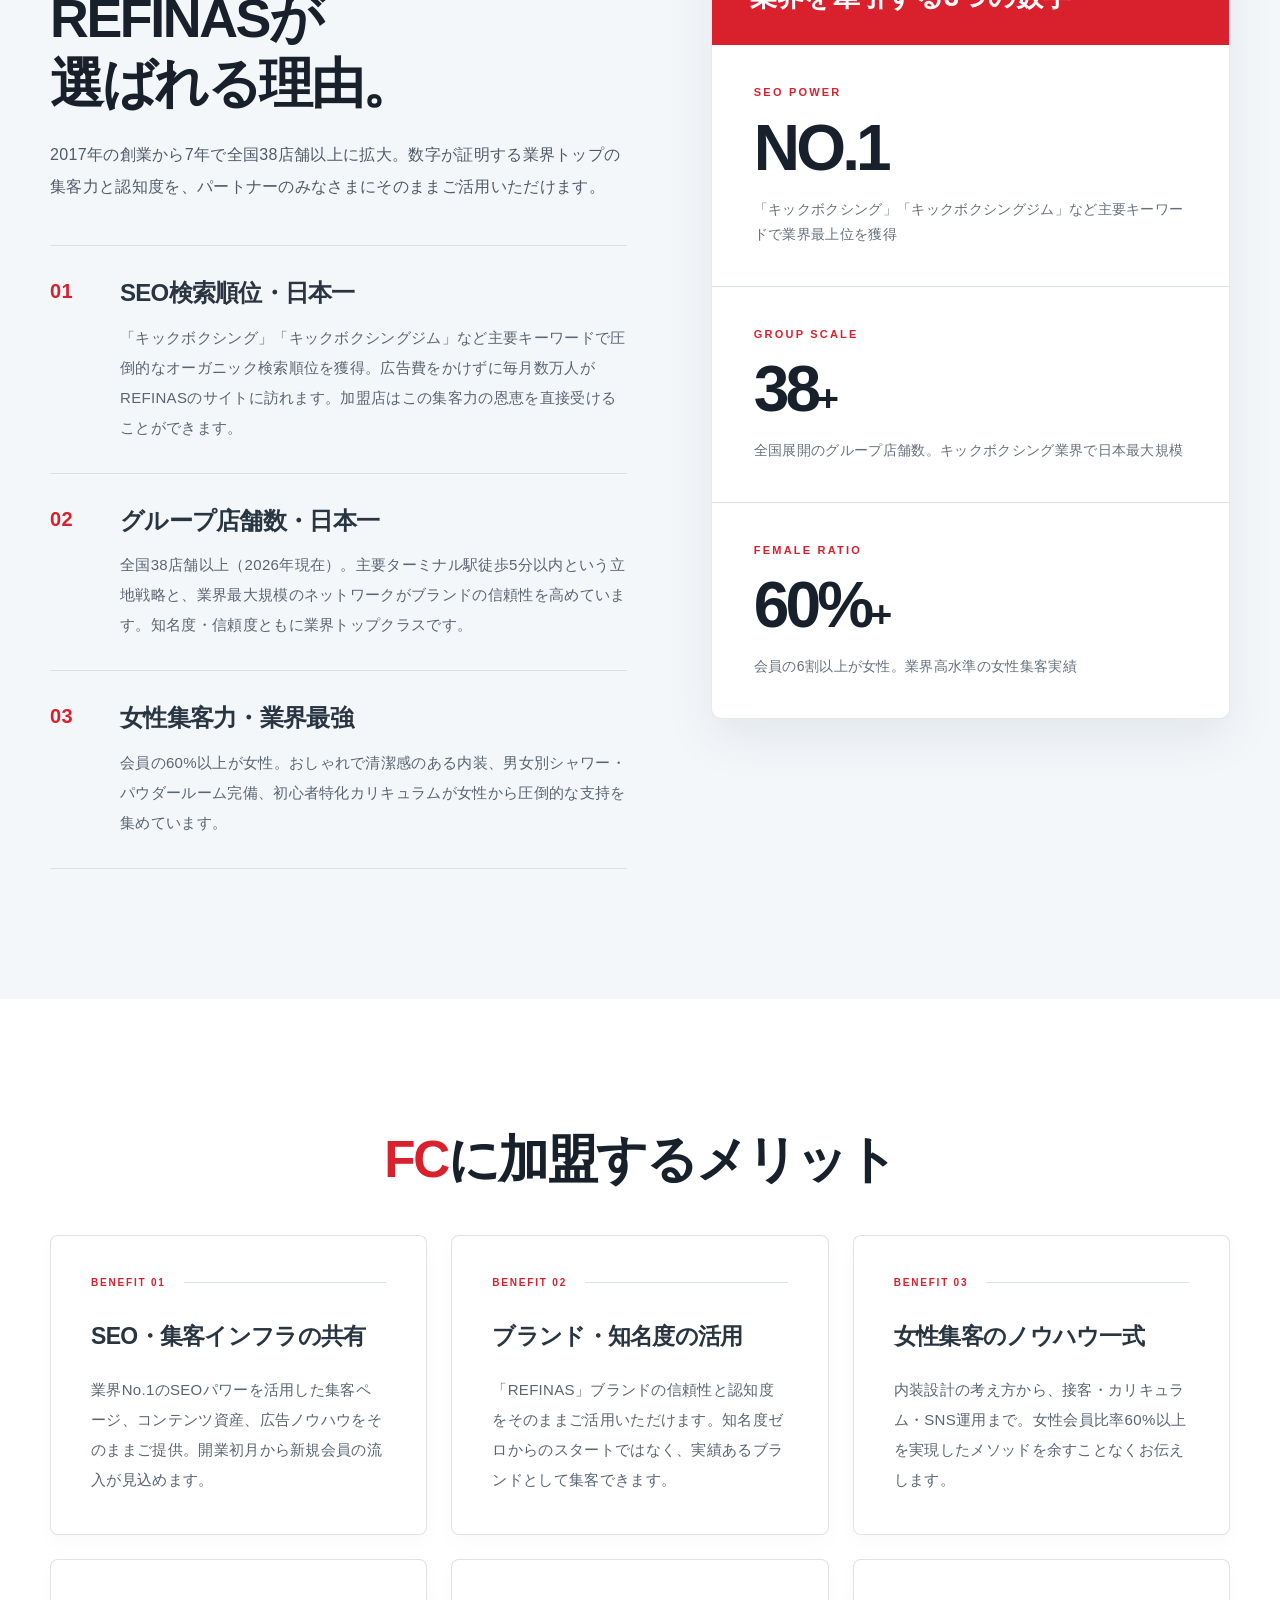
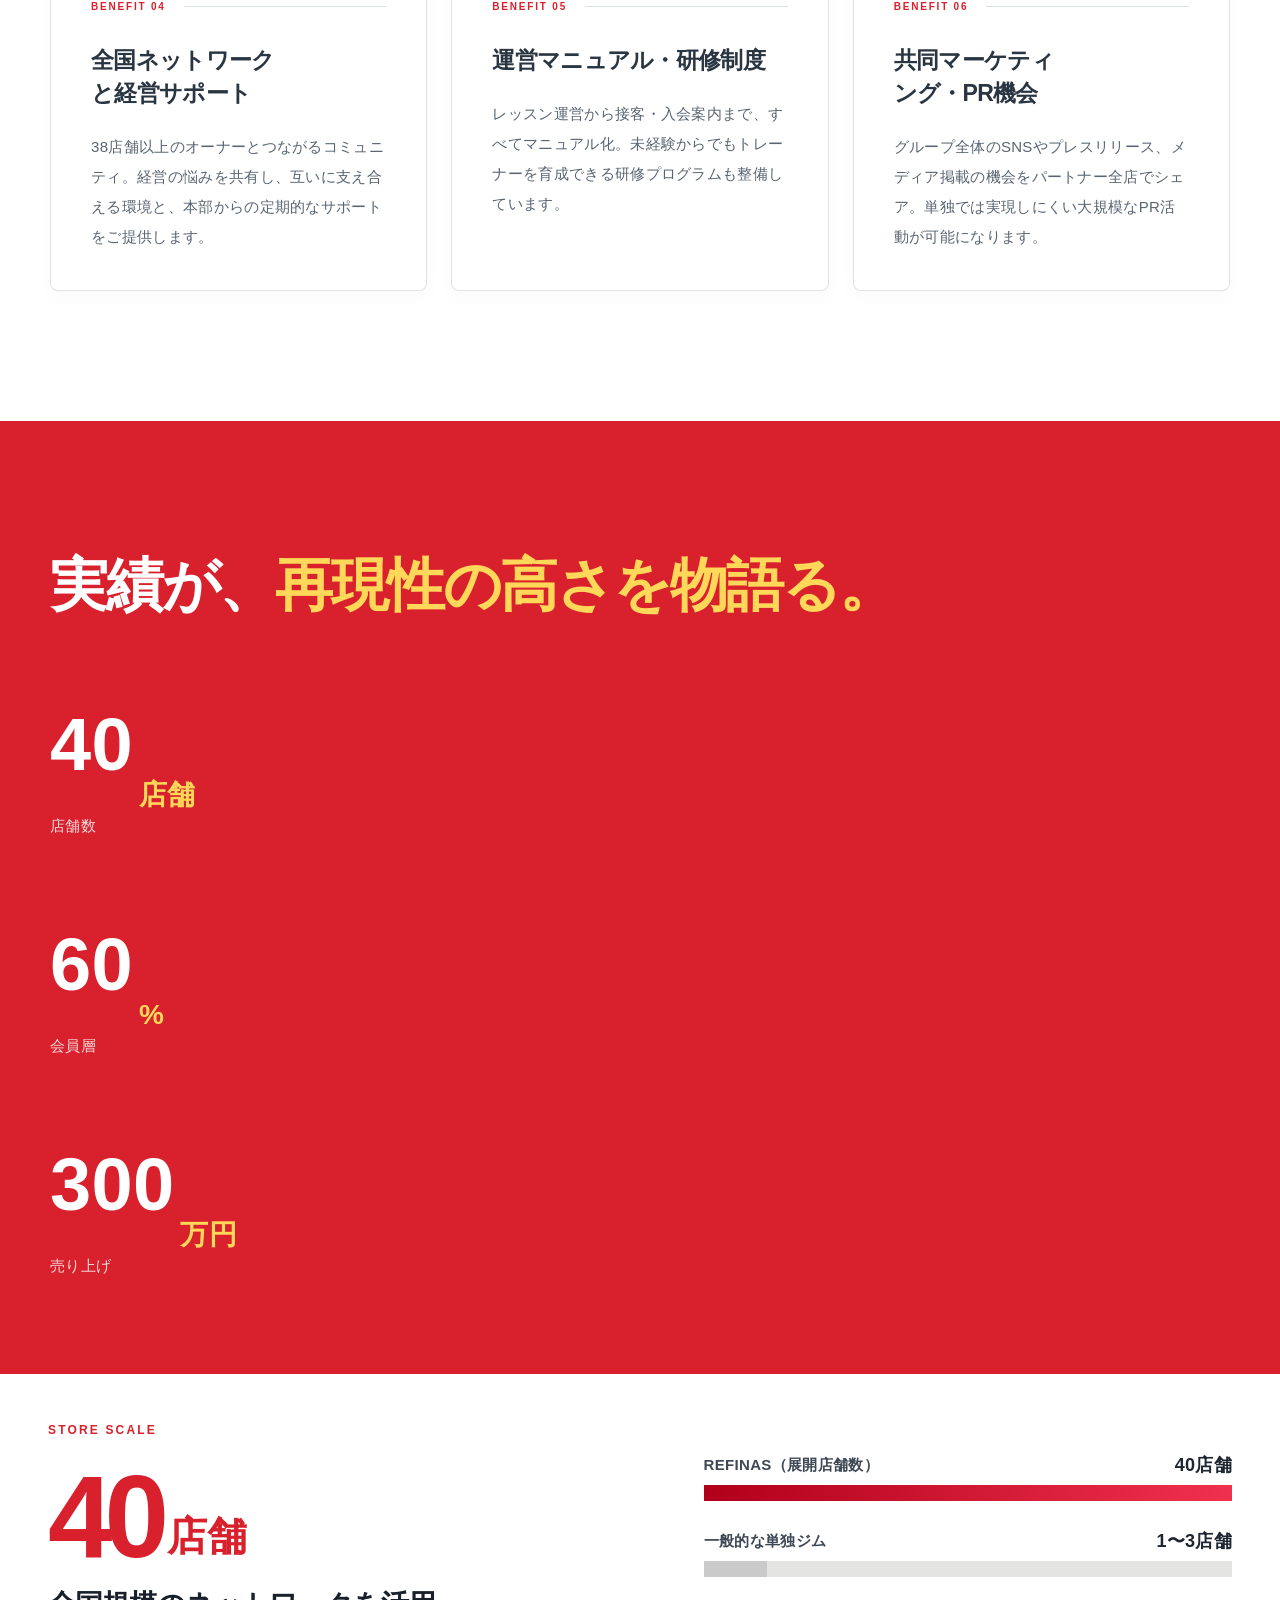
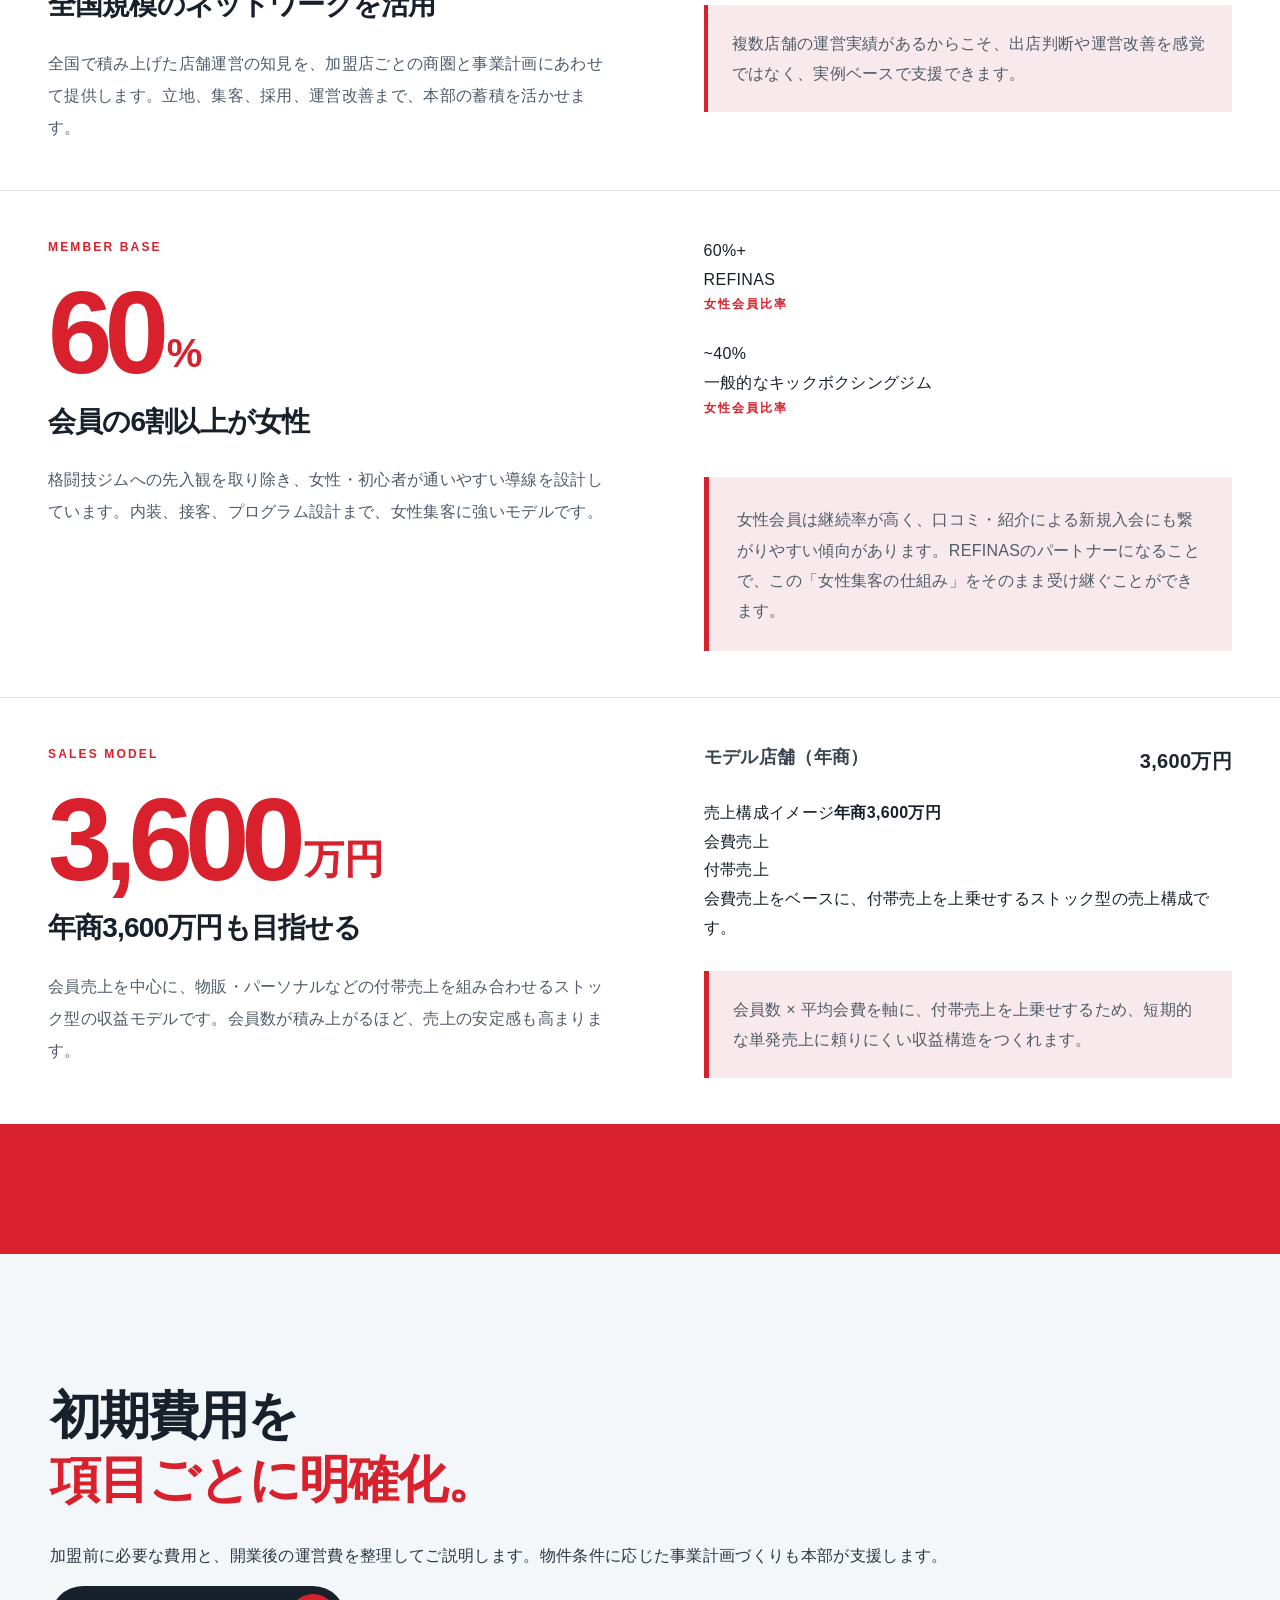
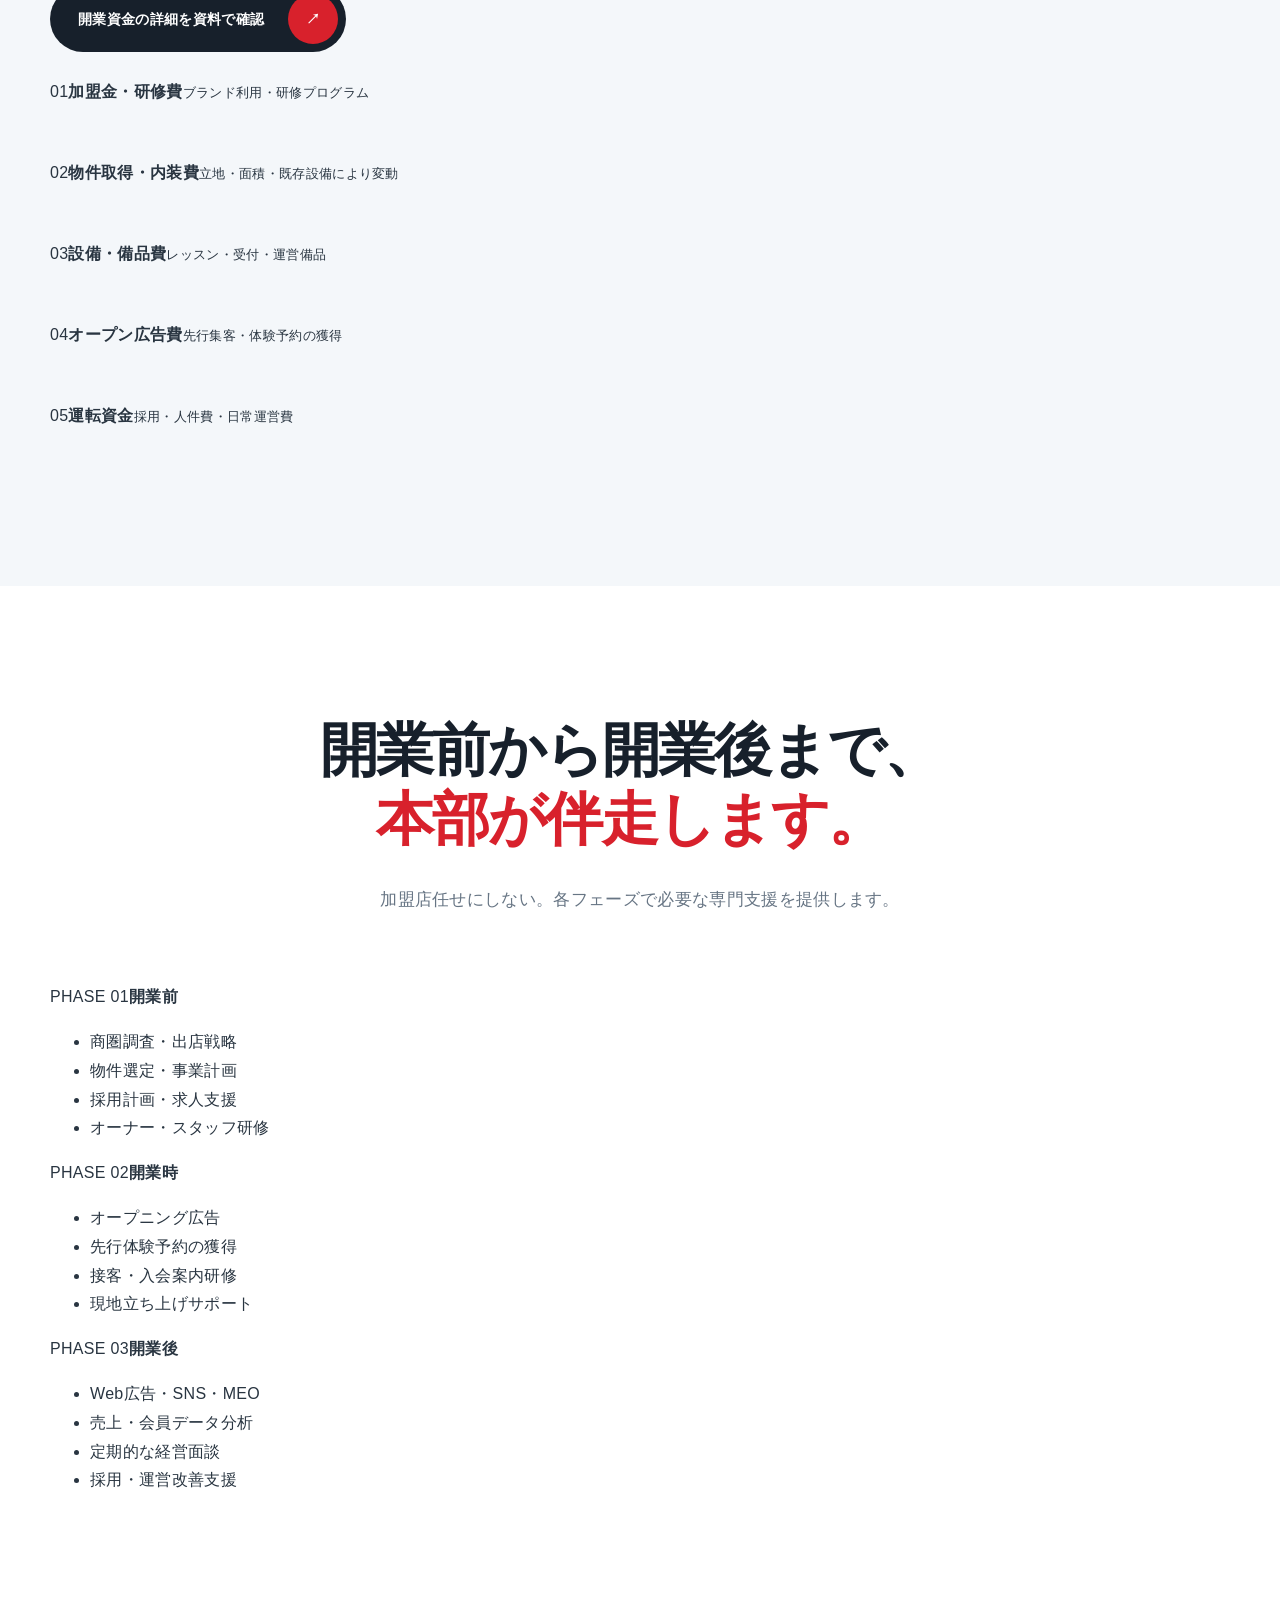
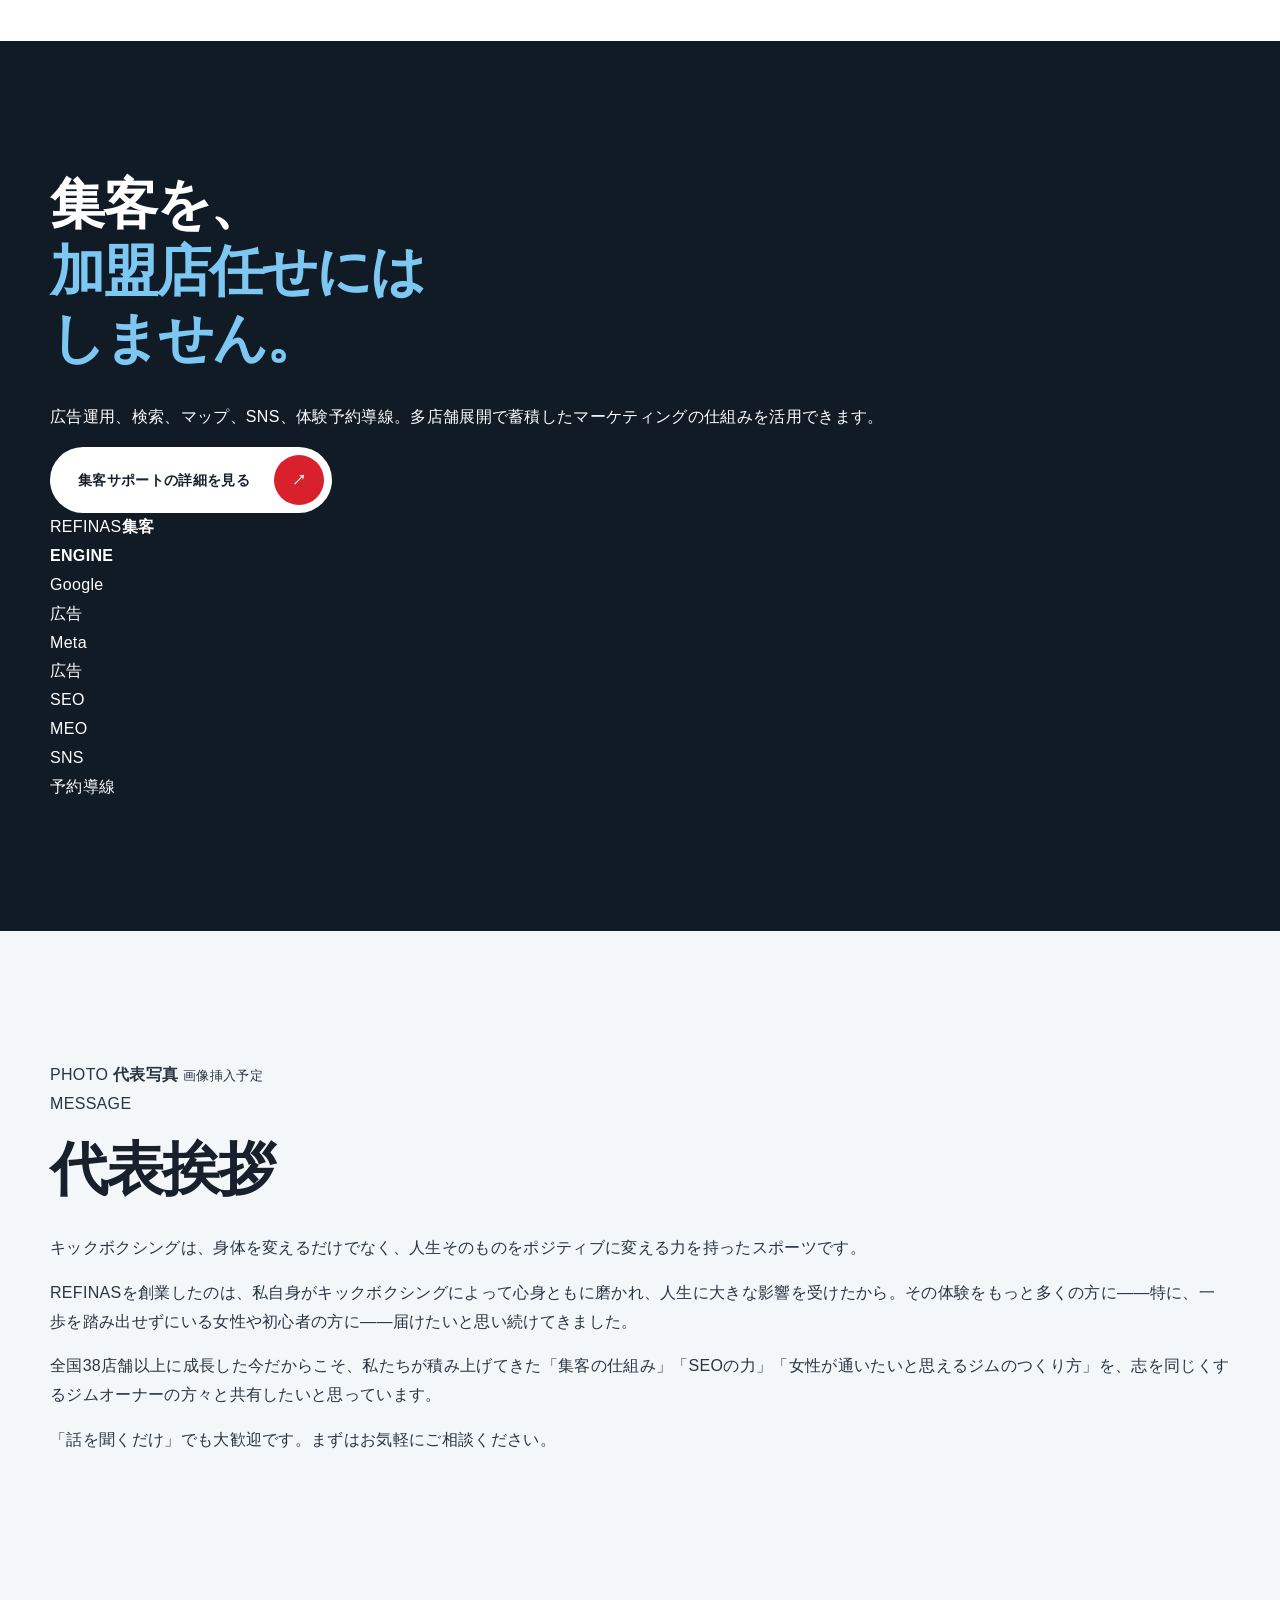
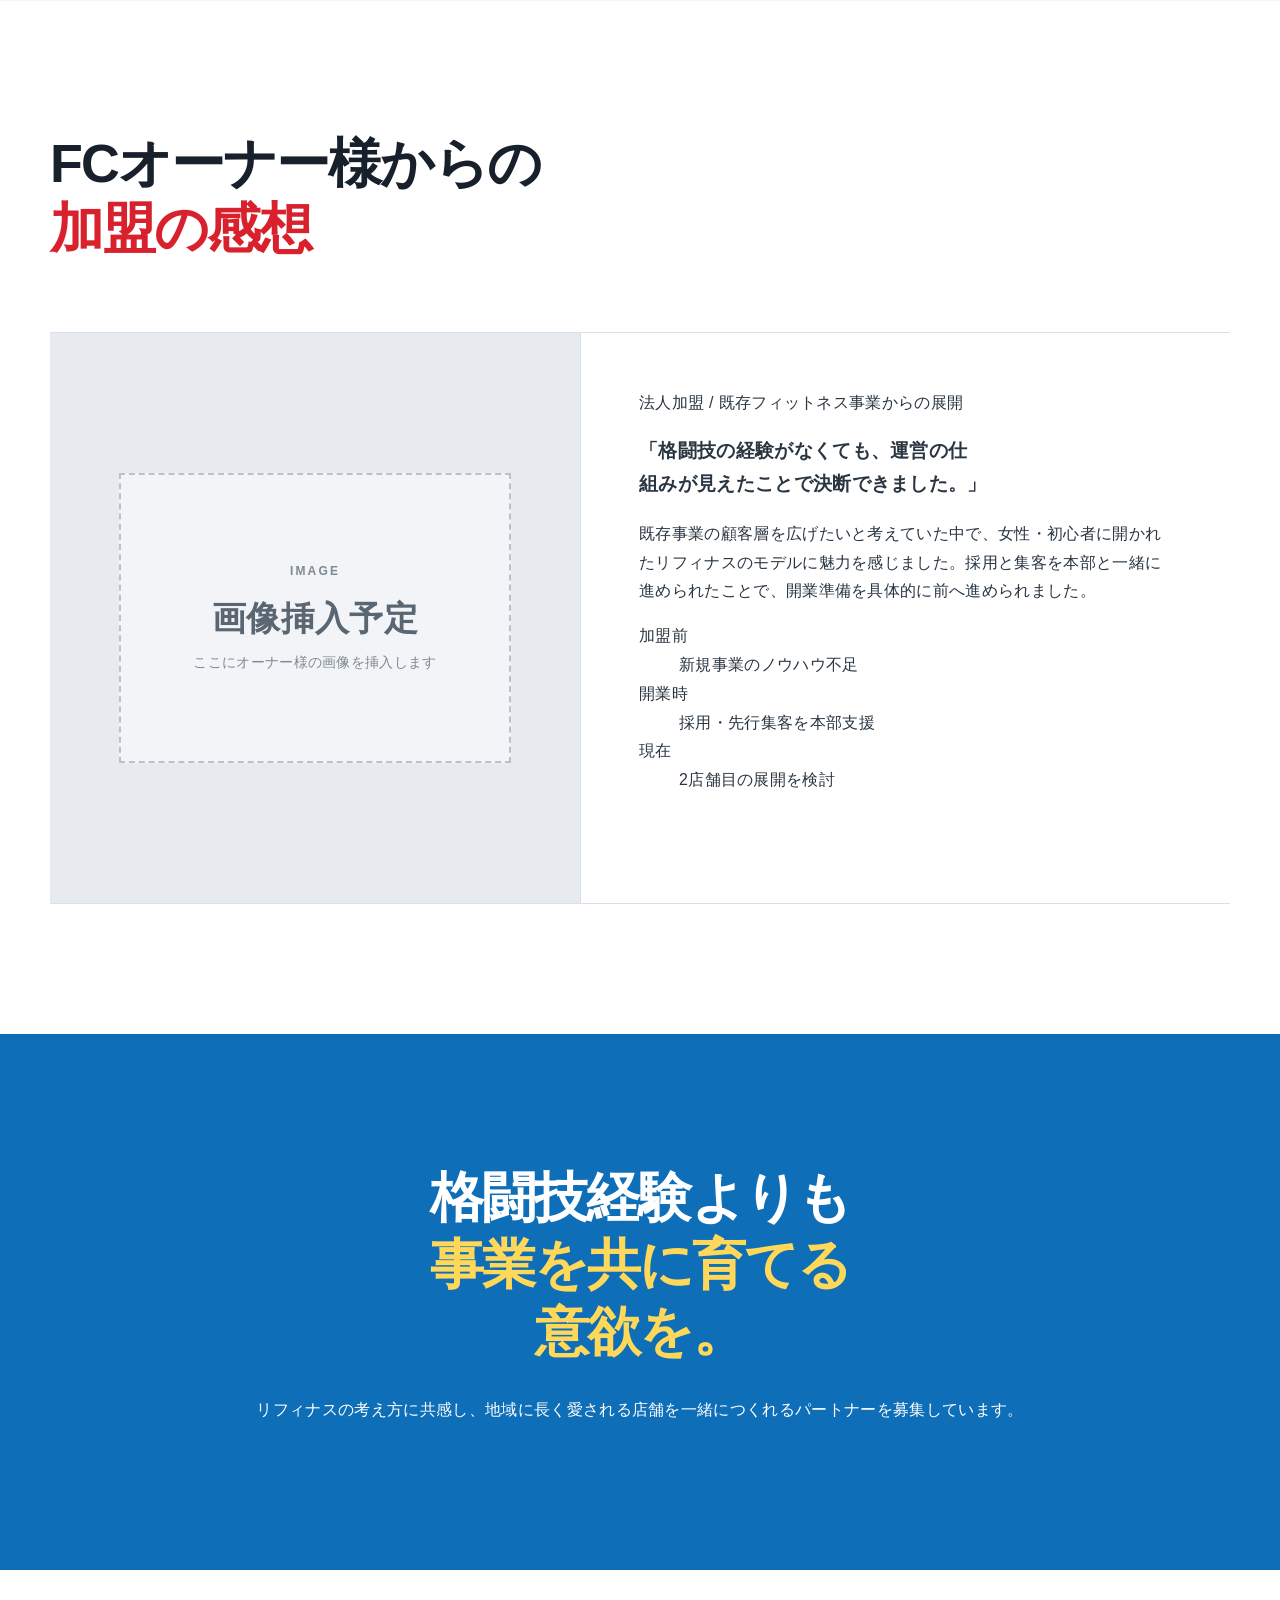
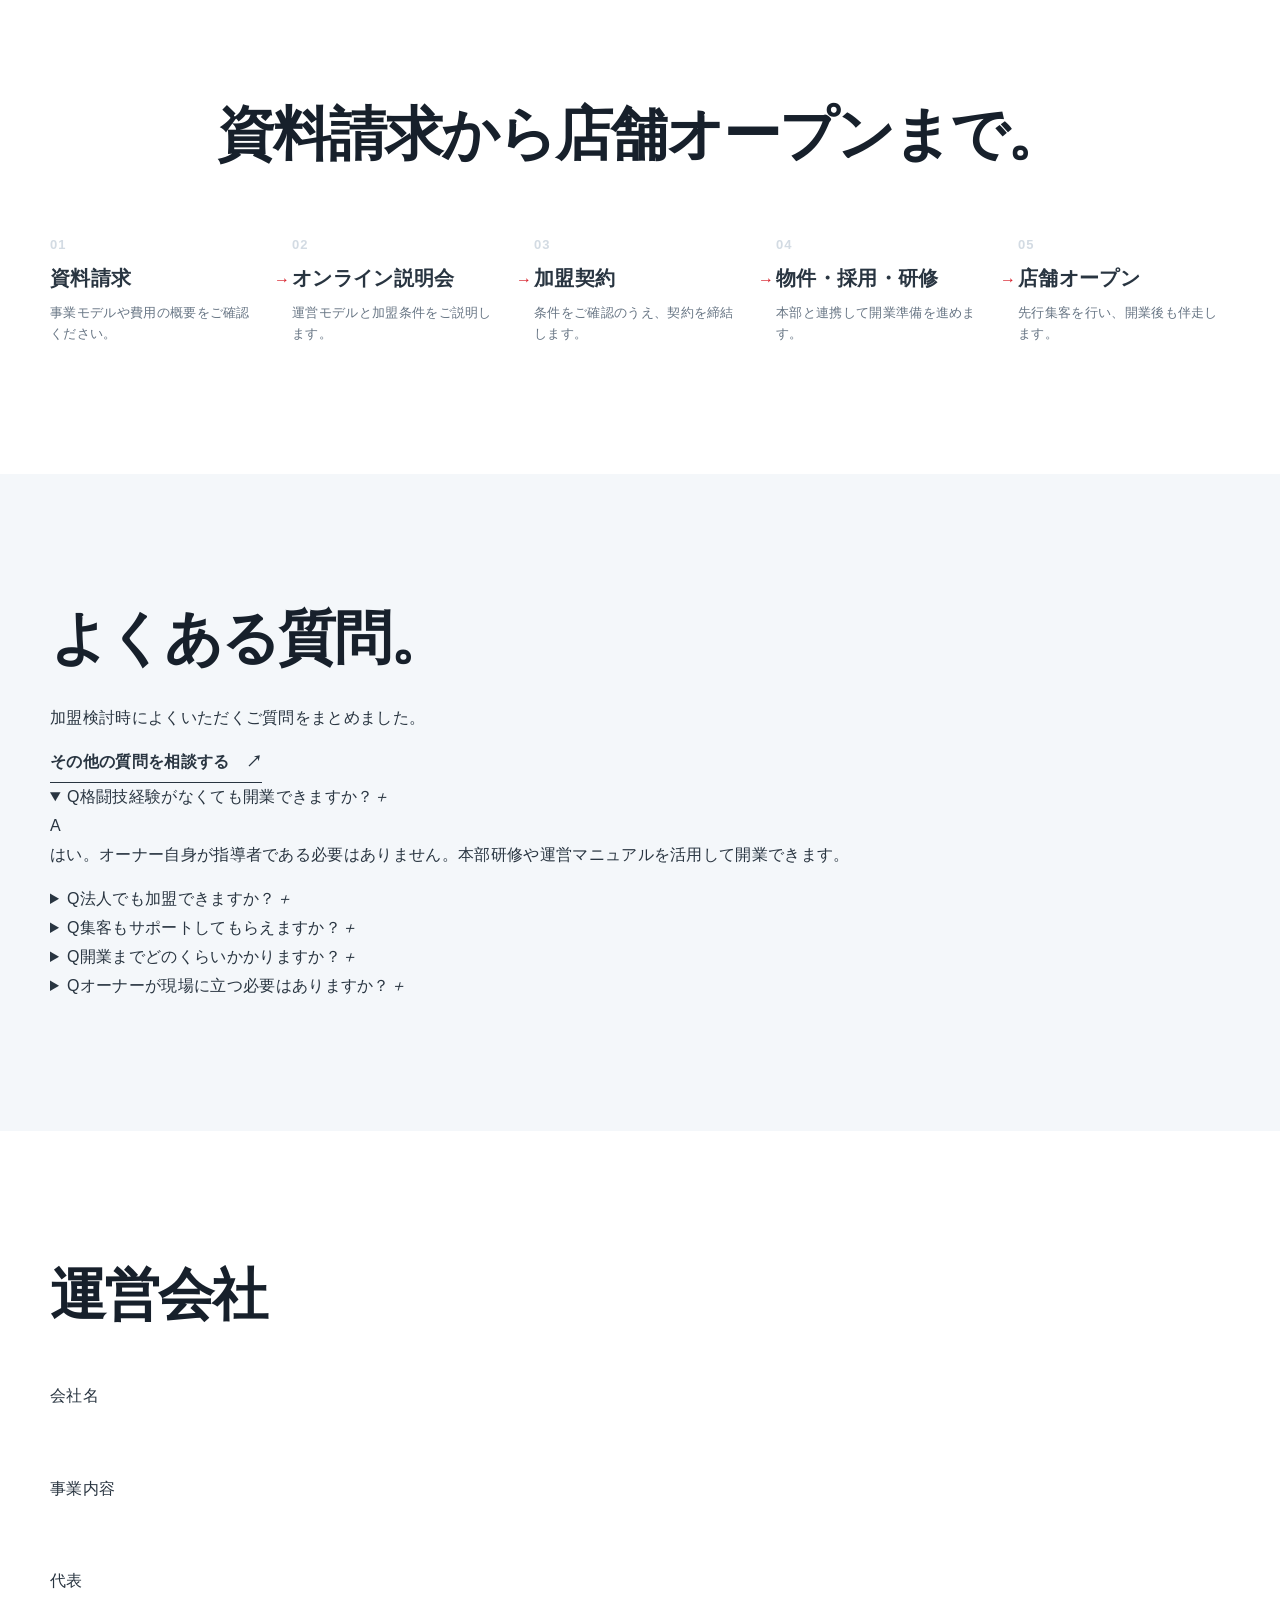
==== commit e90f22bb: "Add files via upload" ====
--- a/refinas_fc_v2.html
+++ b/refinas_fc_v2.html
@@ -71,16 +71,14 @@
 <b>集客から運営まで伴走</b>
 </div>
 </div>
-<ul aria-label="特長" class="hero-badges">
-<li class="hero-badge hero-badge-scale">
-<div class="badge-circle"><b>40<span>+</span></b></div>
-<div class="badge-copy"><strong>全国店舗規模</strong><small>全国38店舗以上<br/>（2026年現在）</small></div>
+<ul aria-label="特長" class="hero-badges hero-badges-duo">
+<li class="hero-badge hero-badge-no1">
+<div class="badge-circle badge-circle-no1"><b>No.1</b></div>
+<div class="badge-copy"><strong>業界No.1</strong><small>SEO日本一・グループ店舗数日本一・女性集客力日本一</small></div>
 </li>
-<li class="hero-badge">
-<div class="badge-copy"><strong>女性・初心者</strong><small>会員の60%以上が女性<br/>初心者特化のジム</small></div>
-</li>
-<li class="hero-badge">
-<div class="badge-copy"><strong>未経験OK</strong><small>研修・運営支援で<br/>未経験から開業可能</small></div>
+<li class="hero-badge hero-badge-stock">
+<div class="badge-pill"><b>ストック型</b></div>
+<div class="badge-copy"><strong>積み上がる会員収益</strong><small>継続課金型のジム経営で、安定した売上成長を目指せます。</small></div>
 </li>
 </ul>
 </div>
@@ -111,7 +109,7 @@
 </article>
 </div>
 <div class="solution-band fade-up">
-<div><span>REFINAS FRANCHISE</span><b>女性・初心者向けのジム運営モデルで<br/>新しい成長曲線をつくります。</b></div>
+<div><span>REFINAS FRANCHISE</span><b>ストック収入型のジム経営で、<br/>安定した成長曲線をつくります。</b></div>
 <a aria-label="選ばれる理由へ" href="#strength">↘</a>
 </div>
 </div>
@@ -237,14 +235,16 @@
 <p>格闘技ジムへの先入観を取り除き、女性・初心者が通いやすい導線を設計しています。内装、接客、プログラム設計まで、女性集客に強いモデルです。</p>
 </div>
 <div class="numbers-detail-side member-detail-side">
-<div class="female-compare">
-<div class="female-row female-row-primary">
-<div class="female-row-head"><span>REFINAS（女性会員比率）</span><strong>60%+</strong></div>
-<div class="female-track"><div class="female-fill" style="width:60%"></div></div>
-</div>
-<div class="female-row">
-<div class="female-row-head"><span>一般的な<span class="nowrap">キックボクシング</span>ジム</span><strong>〜40%</strong></div>
-<div class="female-track"><div class="female-fill female-fill-sub" style="width:40%"></div></div>
+<div class="female-compare female-compare-donut">
+<div class="female-donut-grid" aria-label="女性会員比率の比較">
+<div class="female-donut-card female-donut-card-main">
+<div class="female-donut-ring" style="--pct:60"><span>60%+</span></div>
+<div class="female-donut-label">REFINAS<small>女性会員比率</small></div>
+</div>
+<div class="female-donut-card female-donut-card-sub">
+<div class="female-donut-ring" style="--pct:40"><span>~40%</span></div>
+<div class="female-donut-label">一般的なキックボクシングジム<small>女性会員比率</small></div>
+</div>
 </div>
 <div class="female-note">女性会員は継続率が高く、口コミ・紹介による新規入会にも繋がりやすい傾向があります。REFINASのパートナーになることで、この「女性集客の仕組み」をそのまま受け継ぐことができます。</div>
 </div>
@@ -253,36 +253,29 @@
 <article class="numbers-detail-card fade-up" data-delay="160">
 <div class="numbers-detail-main">
 <small>SALES MODEL</small>
-<div class="detail-metric"><b>300</b><span>万円</span></div>
-<h3>月商300万円も目指せる</h3>
+<div class="detail-metric"><b>3,600</b><span>万円</span></div>
+<h3>年商3,600万円も目指せる</h3>
 <p>会員売上を中心に、物販・パーソナルなどの付帯売上を組み合わせるストック型の収益モデルです。会員数が積み上がるほど、売上の安定感も高まります。</p>
 </div>
 <div class="numbers-detail-side sales-detail-side">
-<div class="sales-figure">
+<div class="sales-figure sales-figure-stacked">
 <div class="sales-figure-head">
-<div class="sales-line"><span>モデル店舗（月商）</span><strong>300万円</strong></div>
-<div class="sales-line-bar"><em style="width:100%"></em></div>
-</div>
-<div class="sales-formula-diagram" aria-label="売上構造の図解">
-<div class="formula-node">会員数</div>
-<div class="formula-op">×</div>
-<div class="formula-node">平均会費</div>
-<div class="formula-op">＋</div>
-<div class="formula-node">付帯売上</div>
-<div class="formula-op">＝</div>
-<div class="formula-result-node">月商300万円</div>
-</div>
-<div class="sales-split-chart">
-<div class="sales-split-head"><span>収益の中心</span><strong>会費売上</strong></div>
-<div class="sales-split-track"><em class="base" style="width:74%"></em><em class="addon" style="width:26%"></em></div>
-<div class="sales-split-legend"><span><i class="legend-base"></i>会費売上</span><span><i class="legend-addon"></i>付帯売上</span></div>
+<div class="sales-line"><span>モデル店舗（年商）</span><strong>3,600万円</strong></div>
+</div>
+<div class="sales-stack-chart" aria-label="年商3,600万円の売上構成">
+<div class="sales-stack-head"><span>売上構成イメージ</span><strong>年商3,600万円</strong></div>
+<div class="sales-stack-track" role="img" aria-label="会費売上と付帯売上の積み上げ棒グラフ">
+<div class="sales-stack-segment sales-stack-member" style="width:78%"><span>会費売上</span></div>
+<div class="sales-stack-segment sales-stack-addon" style="width:22%"><span>付帯売上</span></div>
+</div>
+<div class="sales-stack-caption">会費売上をベースに、付帯売上を上乗せするストック型の売上構成です。</div>
 </div>
 <div class="sales-note-box">会員数 × 平均会費を軸に、付帯売上を上乗せするため、短期的な単発売上に頼りにくい収益構造をつくれます。</div>
 </div>
 </div>
 </article>
 </div>
-<p class="numbers-note">※掲載数値・表現はデザイン確認用です。公開時は最新の公式実績に差し替えてください。</p>
+
 </div>
 </section>
 
@@ -377,7 +370,7 @@
 <h3>「格闘技の経験がなくても、運営の仕組みが見えたことで決断できました。」</h3>
 <p>既存事業の顧客層を広げたいと考えていた中で、女性・初心者に開かれたリフィナスのモデルに魅力を感じました。採用と集客を本部と一緒に進められたことで、開業準備を具体的に前へ進められました。</p>
 <dl><div><dt>加盟前</dt><dd>新規事業のノウハウ不足</dd></div><div><dt>開業時</dt><dd>採用・先行集客を本部支援</dd></div><div><dt>現在</dt><dd>2店舗目の展開を検討</dd></div></dl>
-<p class="placeholder-note">※インタビュー内容はデザイン確認用の仮テキストです。</p>
+
 </div>
 </article>
 </div>
@@ -454,7 +447,7 @@
 <label><span>出店希望地域 <em>任意</em></span><input name="area" placeholder="例）大阪市" type="text"/></label>
 <label class="check-label"><input required="" type="checkbox"/><span>プライバシーポリシーに同意する</span></label>
 <button class="form-submit" type="submit"><span>無料資料を請求する</span><i>↗</i></button>
-<p class="form-note">※このプレビューではフォーム送信先は未接続です。</p>
+
 </form>
 </div>
 </section>
--- a/refinas_fc_v2.css
+++ b/refinas_fc_v2.css
@@ -109,367 +109,10 @@
 .hero h1 strong:last-child{color:var(--red)}
 .hero-lead{font-size:16px;line-height:2;color:#53606E;margin-bottom:36px}
 .hero-actions{display:flex;gap:14px;align-items:center;margin-bottom:44px}
-.hero-badges{list-style:none;margin:0;padding:0;display:flex;gap:0;border-top:1px solid var(--line);border-bottom:1px solid var(--line)}
-.hero-badges li{min-width:160px;padding:17px 24px 17px 0;margin-right:24px;border-right:1px solid var(--line);display:flex;flex-direction:column}
-.hero-badges li:last-child{border-right:0;margin-right:0}
-.hero-badges b{font-size:21px;color:var(--ink);line-height:1.2}
-.hero-badges b span{font-size:14px;color:var(--red)}
-.hero-badges small{font-size:10px;color:var(--muted);margin-top:7px}
-.hero-visual{position:relative;min-height:690px;padding:15px 38px 0 60px}
-.hero-card-main{height:650px;border-radius:42px;overflow:hidden;box-shadow:var(--shadow);position:relative;background:#fff;transform:rotate(1.3deg)}
-.hero-card-main img{width:100%;height:100%;object-fit:cover}
-.hero-stamp{position:absolute;right:-1px;top:-1px;width:185px;height:185px;background:var(--red);color:#fff;border-radius:0 42px 0 100%;padding:25px 16px 22px 39px;text-align:center;display:flex;flex-direction:column;justify-content:center}
-.hero-stamp span{font-size:8px;letter-spacing:.12em;font-weight:800}
-.hero-stamp b{font-size:53px;line-height:1.1;letter-spacing:-.06em}
-.hero-stamp b small{font-size:20px;margin-left:3px}
-.hero-stamp em{font-style:normal;font-size:12px;font-weight:800}
-.hero-mini-card{position:absolute;background:#fff;border:1px solid rgba(23,32,43,.08);box-shadow:0 16px 45px rgba(15,39,58,.13);border-radius:14px;padding:15px 18px;display:flex;flex-direction:column;z-index:2}
-.hero-mini-card span{font-size:8px;letter-spacing:.18em;color:var(--blue);font-weight:900}
-.hero-mini-card b{font-size:13px;color:var(--ink);margin-top:3px}
-.hero-mini-a{left:0;top:160px;transform:rotate(-4deg)}
-.hero-mini-b{right:0;bottom:55px;transform:rotate(3deg)}
-.hero-scroll{position:absolute;right:20px;bottom:0;display:flex;align-items:center;gap:14px;transform:rotate(90deg);transform-origin:right bottom;color:#7E8994;font-size:9px;letter-spacing:.2em}
-.hero-scroll i{width:70px;height:1px;background:#9AA5AF;position:relative}
-.hero-scroll i:after{content:"";position:absolute;right:0;top:-2px;width:5px;height:5px;border-radius:50%;background:var(--red)}
-
-/* Problem */
-.problem-heading{display:grid;grid-template-columns:1.15fr .85fr;gap:70px;align-items:end;margin-bottom:62px}
-.problem-heading h2{margin:0}
-.problem-heading p{margin:0 0 10px;color:var(--muted);font-size:16px}
-.problem-grid{display:grid;grid-template-columns:repeat(3,1fr);gap:22px}
-.problem-card{border:1px solid var(--line);border-radius:24px;padding:34px 30px 30px;min-height:290px;position:relative;background:#fff;transition:.3s}
-.problem-card:hover{transform:translateY(-7px);box-shadow:var(--shadow);border-color:transparent}
-.problem-card .card-index{font-size:11px;color:var(--blue);font-weight:900;letter-spacing:.15em}
-.problem-card h3{font-size:23px;line-height:1.5;color:var(--ink);margin:38px 0 17px}
-.problem-card p{font-size:14px;color:var(--muted);margin:0}
-.solution-band{margin-top:26px;background:var(--ink);color:#fff;border-radius:24px;padding:28px 32px 28px 38px;display:flex;align-items:center;justify-content:space-between}
-.solution-band div{display:flex;align-items:center;gap:45px}
-.solution-band span{font-size:10px;letter-spacing:.22em;color:#7DC7F3;font-weight:900}
-.solution-band b{font-size:21px;line-height:1.55}
-.solution-band>a{width:58px;height:58px;border:1px solid rgba(255,255,255,.4);border-radius:50%;display:grid;place-items:center;font-size:22px;transition:.25s}
-.solution-band>a:hover{background:var(--red);border-color:var(--red);transform:rotate(-45deg)}
-
-/* Market */
-.market-wave{position:absolute;inset:auto -4% -150px -4%;height:330px;background:var(--blue-deep);border-radius:50% 50% 0 0/100% 100% 0 0;opacity:.25}
-.market:before{content:"MARKET";position:absolute;right:-40px;top:50px;color:rgba(255,255,255,.055);font-size:220px;font-weight:900;letter-spacing:-.08em;line-height:1}
-.market-grid{display:grid;grid-template-columns:.86fr 1.14fr;gap:80px;align-items:center}
-.market-copy h2{font-size:clamp(45px,5vw,72px)}
-.market-copy p{color:rgba(255,255,255,.78);font-size:16px;max-width:600px}
-.market-visual{position:relative}
-.market-visual img{width:100%;max-width:720px;margin-left:auto}
-.market-caption{position:absolute;left:2%;bottom:2%;background:#fff;color:var(--ink);border-radius:18px;padding:22px 25px;box-shadow:var(--shadow)}
-.market-caption span{display:block;color:var(--red);font-size:9px;font-weight:900;letter-spacing:.2em}
-.market-caption b{display:block;font-size:17px;line-height:1.5;margin-top:5px}
-
-/* Difference */
-.compare-wrap{display:grid;grid-template-columns:1fr 125px 1fr;align-items:stretch}
-.compare-card{border-radius:28px;padding:42px 44px;min-height:350px}
-.compare-tag{display:inline-block;font-size:10px;letter-spacing:.16em;font-weight:900;border-radius:999px;padding:6px 13px;margin-bottom:34px}
-.compare-card ul{list-style:none;margin:0;padding:0;display:grid;gap:0}
-.compare-card li{padding:19px 0;border-bottom:1px solid rgba(23,32,43,.12);font-size:18px}
-.compare-card li:before{content:"";display:inline-block;width:8px;height:8px;border-radius:50%;margin-right:15px;vertical-align:2px}
-.compare-old{background:#EEF1F4;color:#6A7580}
-.compare-old .compare-tag{background:#DDE2E7;color:#65717C}
-.compare-old li:before{background:#AAB2BA}
-.compare-new{background:var(--ink);color:#fff;box-shadow:var(--shadow)}
-.compare-new .compare-tag{background:var(--red);color:#fff}
-.compare-new li{border-color:rgba(255,255,255,.16)}
-.compare-new li:before{background:var(--yellow)}
-.compare-arrow{display:flex;flex-direction:column;align-items:center;justify-content:center;color:var(--red)}
-.compare-arrow span{font-size:9px;letter-spacing:.18em;font-weight:900;writing-mode:vertical-rl}
-.compare-arrow i{font-size:36px;font-style:normal;margin-top:15px}
-
-/* Strength */
-.strength-grid{display:grid;grid-template-columns:1.1fr 1fr 1fr;gap:20px}
-.strength-card{background:#fff;border-radius:26px;padding:30px;min-height:310px;position:relative;overflow:hidden;box-shadow:0 12px 32px rgba(23,32,43,.055);transition:.3s}
-.strength-card:hover{transform:translateY(-6px);box-shadow:var(--shadow)}
-.strength-card .number{position:absolute;right:22px;top:17px;font-size:47px;line-height:1;color:#EDF1F4;font-weight:900}
-.strength-card h3{font-size:21px;line-height:1.5;color:var(--ink);margin:32px 0 14px}
-.strength-card p{font-size:13px;color:var(--muted);margin:0}
-.strength-card-large{grid-row:span 2;background:var(--blue);color:#fff;min-height:640px;display:flex;flex-direction:column;justify-content:flex-end;padding:42px}
-.strength-card-large .number{color:rgba(255,255,255,.12);font-size:92px;right:28px;top:25px}
-.strength-card-large h3{color:#fff;font-size:29px}
-.strength-card-large p{color:rgba(255,255,255,.72);font-size:15px}
-.strength-card-wide{grid-column:2/4;min-height:210px;background:#EAF4FA}
-.wide-card-content{display:grid;grid-template-columns:100px 1fr;gap:30px;align-items:center;height:100%}
-.wide-card-content h3{margin:0 0 10px;font-size:23px}
-.icon{width:62px;height:62px;border-radius:18px;background:#EAF4FA;color:var(--blue);display:grid;place-items:center;font-size:29px;font-weight:800}
-.strength-card-large .icon{width:122px;height:122px;border-radius:50%;background:rgba(255,255,255,.14);margin-bottom:48px}
-.icon-people{display:flex;align-items:center;justify-content:center;gap:4px}
-.icon-people i{display:block;width:18px;height:36px;border-radius:14px 14px 8px 8px;background:#fff;position:relative}
-.icon-people i:before{content:"";position:absolute;top:-17px;left:2px;width:14px;height:14px;border-radius:50%;background:#fff}
-.icon-people i:nth-child(2){height:48px;background:var(--yellow)}
-.icon-people i:nth-child(2):before{background:var(--yellow)}
-.icon-chart{background:#fff}
-
-/* Numbers */
-.numbers:before{content:"";position:absolute;left:-80px;top:-300px;width:600px;height:600px;border:100px solid rgba(255,255,255,.06);border-radius:50%}
-.numbers-head{display:grid;grid-template-columns:260px 1fr 360px;gap:28px;align-items:end;margin-bottom:72px}
-.numbers-head h2{margin:0}
-.numbers-head>p{margin:0 0 10px;color:rgba(255,255,255,.75)}
-.numbers-grid{display:grid;grid-template-columns:repeat(4,1fr);border-top:1px solid rgba(255,255,255,.34);border-bottom:1px solid rgba(255,255,255,.34)}
-.number-item{padding:42px 28px;border-right:1px solid rgba(255,255,255,.26);min-height:240px;display:flex;flex-direction:column;justify-content:center}
-.number-item:last-child{border-right:0}
-.number-item small{font-size:8px;letter-spacing:.18em;font-weight:800;color:rgba(255,255,255,.62)}
-.number-item b{font-size:80px;line-height:1.1;color:#fff;letter-spacing:-.06em;margin:12px 0 5px}
-.number-item b span{font-size:32px;color:var(--yellow)}
-.number-item b.text-size-md{font-size:32px;letter-spacing:-.02em;line-height:1.3}
-.number-item p{margin:0;font-size:13px;color:rgba(255,255,255,.7)}
-.numbers-note{font-size:10px;color:rgba(255,255,255,.62);margin:20px 0 0}
-
-.numbers-grid-3{grid-template-columns:repeat(3,1fr)}
-.numbers-grid-3 .number-item{min-height:220px}
-.numbers-detail-grid{display:grid;grid-template-columns:repeat(3,minmax(0,1fr));gap:28px;margin-top:42px}
-.result-panel{background:#fff;color:var(--ink);padding:34px 30px 30px;border:1px solid rgba(255,255,255,.18);box-shadow:0 16px 42px rgba(18,28,44,.12);min-height:100%;display:flex;flex-direction:column}
-.result-panel small{font-size:12px;letter-spacing:.18em;font-weight:900;color:var(--red);display:block;margin-bottom:18px}
-.result-metric{display:flex;align-items:flex-end;gap:0;margin-bottom:14px}
-.result-metric b{font-size:92px;line-height:.92;letter-spacing:-.06em;color:var(--red);font-weight:900}
-.result-metric b span{font-size:.56em;line-height:1;color:var(--red)}
-.result-panel h3{font-size:26px;line-height:1.38;letter-spacing:-.03em;margin:0 0 28px;color:var(--ink)}
-.result-note{margin:18px 0 0;color:#5E6771;font-size:14px;line-height:1.85}
-.result-bars{display:flex;align-items:flex-end;gap:14px;min-height:210px;padding:0 6px 4px;margin-top:auto;border-bottom:1px solid #E2E6EA}
-.result-bars span{display:block;flex:1;border-radius:0;background:linear-gradient(180deg,rgba(216,33,44,.95),rgba(216,33,44,.72))}
-.store-bars span:nth-child(odd),.sales-bars span:nth-child(2){background:linear-gradient(180deg,rgba(15,110,184,.95),rgba(15,110,184,.72))}
-.ratio-list{display:grid;gap:28px;margin-top:auto}
-.ratio-row{display:grid;grid-template-columns:1fr auto;gap:10px 16px;align-items:center}
-.ratio-row span{font-size:14px;line-height:1.6;color:#3B4652;font-weight:700}
-.ratio-row strong{font-size:20px;line-height:1;color:#1D2430;font-weight:900}
-.ratio-row i{grid-column:1/3;display:block;height:18px;background:#E9E9E7;position:relative;overflow:hidden;font-style:normal}
-.ratio-row i em{display:block;height:100%;background:linear-gradient(90deg,#B0061B,#ED3047)}
-.ratio-row i em.sub{background:#C8C8C8}
-
-
-/* Business */
-.business-panel{display:grid;grid-template-columns:1.15fr .85fr;border:1px solid var(--line);border-radius:32px;overflow:hidden;background:#fff;box-shadow:0 16px 50px rgba(20,43,62,.07)}
-.business-main{padding:60px;background:linear-gradient(145deg,#F6FAFC,#E8F3F9);position:relative}
-.business-main:after{content:"";position:absolute;right:-85px;bottom:-115px;width:300px;height:300px;border:65px solid rgba(15,110,184,.08);border-radius:50%}
-.model-label{font-size:10px;letter-spacing:.2em;font-weight:900;color:var(--blue)}
-.sales-number{display:flex;align-items:flex-end;gap:10px;margin:17px 0 28px;position:relative;z-index:1}
-.sales-number b{font-size:120px;line-height:.85;color:var(--red);letter-spacing:-.08em}
-.sales-number span{font-size:31px;font-weight:900;color:var(--ink);margin-bottom:4px}
-.sales-number small{font-size:17px;font-weight:900;color:var(--ink);margin-bottom:8px}
-.business-main>p:not(.model-label){max-width:570px;color:var(--muted)}
-.formula{display:flex;gap:11px;align-items:center;flex-wrap:wrap;position:relative;z-index:1}
-.formula span{background:#fff;border:1px solid var(--line);border-radius:999px;padding:9px 16px;font-size:12px;font-weight:800;color:var(--ink)}
-.formula i{font-style:normal;color:var(--red);font-weight:900}
-.business-side{padding:58px 50px;display:flex;flex-direction:column;justify-content:center}
-.business-side h3{font-size:23px;color:var(--ink);margin-bottom:24px}
-.business-side ul{list-style:none;margin:0 0 30px;padding:0}
-.business-side li{padding:13px 0 13px 24px;border-bottom:1px solid var(--line);font-size:14px;position:relative}
-.business-side li:before{content:"";position:absolute;left:0;top:22px;width:8px;height:8px;border-radius:50%;background:var(--red)}
-.legal-note{margin:18px 0 0}
-
-/* Cost */
-.cost-grid{display:grid;grid-template-columns:.8fr 1.2fr;gap:90px;align-items:center}
-.cost-copy h2{font-size:56px}
-.cost-copy>p{color:var(--muted);margin-bottom:35px}
-.cost-list{background:#fff;border-radius:30px;padding:12px 35px;box-shadow:0 14px 45px rgba(23,32,43,.07)}
-.cost-list>div{display:grid;grid-template-columns:50px 1fr 1fr;gap:24px;align-items:center;padding:25px 0;border-bottom:1px solid var(--line)}
-.cost-list>div:last-child{border-bottom:0}
-.cost-list span{font-size:12px;color:var(--blue);font-weight:900}
-.cost-list b{color:var(--ink);font-size:17px}
-.cost-list small{color:var(--muted);font-size:12px}
-
-/* Support */
-.support-timeline{display:grid;grid-template-columns:repeat(3,1fr);gap:20px;align-items:stretch}
-.support-card{border:1px solid var(--line);border-radius:26px;padding:34px;background:#fff;min-height:380px;position:relative}
-.support-card.is-primary{background:var(--red);border-color:var(--red);color:#fff;transform:translateY(-15px);box-shadow:0 23px 55px rgba(216,33,44,.23)}
-.support-phase{display:flex;flex-direction:column;border-bottom:1px solid var(--line);padding-bottom:24px;margin-bottom:23px}
-.is-primary .support-phase{border-color:rgba(255,255,255,.25)}
-.support-phase span{font-size:9px;letter-spacing:.2em;color:var(--blue);font-weight:900}
-.is-primary .support-phase span{color:var(--yellow)}
-.support-phase b{font-size:31px;color:var(--ink);margin-top:5px}
-.is-primary .support-phase b{color:#fff}
-.support-card ul{list-style:none;margin:0;padding:0}
-.support-card li{font-size:15px;padding:12px 0 12px 24px;border-bottom:1px dashed var(--line);position:relative}
-.is-primary li{border-color:rgba(255,255,255,.22)}
-.support-card li:before{content:"✓";position:absolute;left:0;color:var(--red);font-weight:900}
-.is-primary li:before{color:var(--yellow)}
-
-/* Marketing */
-.marketing:before{content:"";position:absolute;right:-260px;top:-260px;width:720px;height:720px;border-radius:50%;border:1px solid rgba(255,255,255,.12)}
-.marketing-grid{display:grid;grid-template-columns:.9fr 1.1fr;gap:100px;align-items:center}
-.marketing-copy>p{color:rgba(255,255,255,.7);margin-bottom:35px}
-.marketing-orbit{width:570px;height:570px;max-width:100%;margin:auto;position:relative;border:1px solid rgba(255,255,255,.16);border-radius:50%}
-.marketing-orbit:before,.marketing-orbit:after{content:"";position:absolute;border:1px solid rgba(255,255,255,.12);border-radius:50%;inset:74px}
-.marketing-orbit:after{inset:145px}
-.orbit-center{position:absolute;left:50%;top:50%;transform:translate(-50%,-50%);width:170px;height:170px;border-radius:50%;background:var(--red);display:grid;place-content:center;text-align:center;box-shadow:0 0 0 14px rgba(216,33,44,.13)}
-.orbit-center span{font-size:9px;letter-spacing:.18em;color:rgba(255,255,255,.8);font-weight:900}
-.orbit-center b{font-size:28px;line-height:1.1;margin-top:6px}
-.orbit-item{position:absolute;width:92px;height:92px;border-radius:50%;background:#fff;color:var(--ink);display:grid;place-items:center;text-align:center;font-size:12px;line-height:1.3;font-weight:900;box-shadow:0 12px 28px rgba(0,0,0,.16)}
-.orbit-1{left:54px;top:74px}.orbit-2{right:54px;top:74px}.orbit-3{right:-10px;top:240px}.orbit-4{right:70px;bottom:45px}.orbit-5{left:70px;bottom:45px}.orbit-6{left:-10px;top:240px}
-
-/* Owner */
-.owner-story{display:grid;grid-template-columns:.9fr 1.1fr;border-radius:32px;overflow:hidden;background:var(--soft)}
-.owner-visual{position:relative;min-height:570px;background:#DBEBF5}
-.owner-visual img{width:100%;height:100%;object-fit:cover}
-.owner-visual>span{position:absolute;left:25px;top:25px;background:var(--ink);color:#fff;border-radius:999px;padding:8px 15px;font-size:9px;letter-spacing:.18em;font-weight:900}
-.owner-content{padding:56px 58px}
-.owner-meta{font-size:11px;color:var(--blue);font-weight:900;letter-spacing:.08em}
-.owner-content h3{font-size:29px;line-height:1.55;color:var(--ink);margin:18px 0 25px}
-.owner-content>p:not(.owner-meta):not(.placeholder-note){color:var(--muted);font-size:15px}
-.owner-content dl{margin:32px 0 0}
-.owner-content dl>div{display:grid;grid-template-columns:88px 1fr;padding:13px 0;border-bottom:1px solid var(--line)}
-.owner-content dt{font-size:11px;color:var(--blue);font-weight:900}
-.owner-content dd{margin:0;font-size:13px;color:var(--ink);font-weight:700}
-
-/* Fit */
-.fit-grid{display:grid;grid-template-columns:.82fr 1.18fr;gap:90px;align-items:center}
-.fit-copy>p{color:rgba(255,255,255,.76)}
-.fit-list{display:grid;grid-template-columns:1fr 1fr;gap:16px}
-.fit-list>div{border:1px solid rgba(255,255,255,.25);border-radius:22px;padding:27px;background:rgba(255,255,255,.06);min-height:180px}
-.fit-list span{font-size:10px;color:var(--yellow);font-weight:900;letter-spacing:.15em}
-.fit-list p{font-size:16px;color:rgba(255,255,255,.74);margin:34px 0 0}
-.fit-list b{color:#fff;font-size:20px}
-
-/* Flow */
-.flow-list{display:grid;grid-template-columns:repeat(3,1fr);gap:18px}
-.flow-card{border:1px solid var(--line);border-radius:24px;padding:28px;min-height:280px;position:relative;background:#fff}
-.flow-card:after{content:"→";position:absolute;right:-15px;top:50%;z-index:3;width:30px;height:30px;border-radius:50%;background:#fff;border:1px solid var(--line);display:grid;place-items:center;color:var(--red);font-size:12px}
-.flow-card:nth-child(3):after,.flow-card-last:after{display:none}
-.flow-no{position:absolute;right:24px;top:17px;color:#E8EDF1;font-weight:900;font-size:44px}
-.flow-icon{width:62px;height:62px;border-radius:18px;background:#EAF4FA;color:var(--blue);display:grid;place-items:center;font-size:27px;margin-bottom:30px}
-.flow-card h3{color:var(--ink);font-size:20px;margin:0 0 12px}
-.flow-card p{font-size:13px;color:var(--muted);margin:0}
-
-/* FAQ */
-.faq-grid{display:grid;grid-template-columns:360px 1fr;gap:90px;align-items:start}
-.faq-heading{position:sticky;top:130px}
-.faq-heading h2{font-size:56px}
-.faq-heading>p{color:var(--muted);margin-bottom:30px}
-.accordion details{border-bottom:1px solid #C9D1D8}
-.accordion summary{list-style:none;display:grid;grid-template-columns:44px 1fr 32px;gap:14px;align-items:center;padding:28px 0;cursor:pointer;font-size:17px;font-weight:800;color:var(--ink)}
-.accordion summary::-webkit-details-marker{display:none}
-.accordion summary>span,.accordion details>div>span{width:35px;height:35px;border-radius:50%;display:grid;place-items:center;background:var(--blue);color:#fff;font-size:13px;font-weight:900}
-.accordion summary i{font-style:normal;color:var(--red);font-size:22px;text-align:right}
-.accordion details>div{display:grid;grid-template-columns:44px 1fr;gap:14px;padding:0 42px 28px 0}
-.accordion details>div>span{background:var(--red)}
-.accordion details>div p{color:var(--muted);font-size:14px;margin:3px 0 0}
-
-/* Company */
-.company{padding-top:100px;padding-bottom:100px}
-.company-grid{display:grid;grid-template-columns:.85fr 1.15fr;gap:100px;align-items:center}
-.company-brand{padding:50px;background:var(--ink);border-radius:28px;color:#fff}
-.company-logo{display:flex;align-items:center;gap:15px;margin-bottom:26px}
-.company-logo i{width:48px;height:48px;background:linear-gradient(90deg,var(--red) 0 48%,transparent 48% 52%,var(--blue) 52% 100%);border-radius:9px;transform:skew(-10deg)}
-.company-logo b{font-size:29px;letter-spacing:.08em}
-.company-brand p{color:rgba(255,255,255,.67);font-size:14px;margin:0}
-.company-info h2{font-size:36px;margin-bottom:26px}
-.company-info dl{margin:0}
-.company-info dl>div{display:grid;grid-template-columns:130px 1fr;padding:15px 0;border-bottom:1px solid var(--line)}
-.company-info dt{font-size:12px;color:var(--muted)}
-.company-info dd{margin:0;font-size:13px;color:var(--ink);font-weight:700}
-
-/* Contact */
-.contact{background:linear-gradient(120deg,#0B568D 0%,#0F6EB8 55%,#1582C9 100%);color:#fff;padding-bottom:165px}
-.contact:before{content:"";position:absolute;left:-220px;bottom:-250px;width:630px;height:630px;border:1px solid rgba(255,255,255,.18);border-radius:50%}
-.contact-bg-text{position:absolute;right:-60px;top:40px;font-size:150px;font-weight:900;color:rgba(255,255,255,.045);letter-spacing:-.06em;white-space:nowrap}
-.contact-grid{display:grid;grid-template-columns:.8fr 1.2fr;gap:100px;align-items:start}
-.contact-copy{padding-top:42px}
-.contact-copy .kicker{color:var(--yellow)}
-.contact-copy h2{color:#fff;font-size:55px}
-.contact-copy>p{color:rgba(255,255,255,.74)}
-.contact-copy ul{list-style:none;padding:0;margin:38px 0 0;display:grid;grid-template-columns:1fr 1fr;gap:12px}
-.contact-copy li{font-size:13px;padding:12px 15px;border:1px solid rgba(255,255,255,.22);border-radius:12px;background:rgba(255,255,255,.06)}
-.contact-copy li:before{content:"✓";color:var(--yellow);font-weight:900;margin-right:8px}
-.contact-form{background:#fff;color:var(--text);border-radius:30px;padding:40px;box-shadow:0 30px 80px rgba(0,26,48,.22);display:grid;gap:17px}
-.form-head{display:flex;justify-content:space-between;align-items:end;border-bottom:1px solid var(--line);padding-bottom:21px;margin-bottom:4px}
-.form-head span{font-size:21px;font-weight:900;color:var(--ink)}
-.form-head small{font-size:10px;color:var(--muted)}
-.contact-form label:not(.check-label){display:grid;grid-template-columns:160px 1fr;gap:18px;align-items:center}
-.contact-form label>span{font-size:12px;font-weight:800;color:var(--ink)}
-.contact-form label span b,.contact-form label span em{font-style:normal;font-size:9px;border-radius:4px;padding:3px 5px;margin-left:5px}
-.contact-form label span b{background:#FDEBED;color:var(--red)}
-.contact-form label span em{background:#EDF1F4;color:#74818C}
-.contact-form input[type="text"],.contact-form input[type="email"],.contact-form input[type="tel"]{width:100%;border:1px solid var(--line);background:#F8FAFB;border-radius:10px;padding:13px 14px;outline:none;font-size:13px;transition:.2s}
-.contact-form input:focus{border-color:var(--blue);box-shadow:0 0 0 3px rgba(15,110,184,.1);background:#fff}
-.check-label{display:flex;align-items:center;justify-content:center;gap:9px;margin-top:5px}
-.check-label span{font-weight:500!important;font-size:11px!important;color:var(--muted)!important}
-.form-submit{border:0;background:var(--red);color:#fff;border-radius:999px;padding:7px 8px 7px 28px;display:flex;align-items:center;justify-content:space-between;font-weight:900;min-height:64px;box-shadow:0 15px 28px rgba(216,33,44,.2)}
-.form-submit i{font-style:normal;width:48px;height:48px;border-radius:50%;display:grid;place-items:center;background:#fff;color:var(--red)}
-.form-note{text-align:center;font-size:10px;color:var(--muted);margin:0}
-
-/* Footer & sticky */
-.site-footer{background:#0C141C;color:#fff;padding:58px 0 135px}
-.footer-inner{width:min(var(--container),calc(100% - 64px));margin:auto;display:grid;grid-template-columns:1fr auto;gap:30px;align-items:center}
-.brand-footer .brand-type b{color:#fff}
-.brand-footer .brand-type small{color:rgba(255,255,255,.5)}
-.footer-links{display:flex;gap:24px;font-size:12px;color:rgba(255,255,255,.65)}
-.footer-inner>small{grid-column:1/3;color:rgba(255,255,255,.35);font-size:9px;border-top:1px solid rgba(255,255,255,.12);padding-top:24px}
-.sticky-cta{position:fixed;left:50%;bottom:18px;transform:translateX(-50%);width:min(900px,calc(100% - 36px));z-index:90;background:rgba(23,32,43,.95);backdrop-filter:blur(12px);border:1px solid rgba(255,255,255,.12);color:#fff;border-radius:999px;padding:10px 10px 10px 26px;display:flex;align-items:center;justify-content:space-between;box-shadow:0 20px 55px rgba(0,0,0,.22)}
-.sticky-copy{display:flex;align-items:center;gap:18px}
-.sticky-copy small{font-size:9px;color:#7DC7F3;letter-spacing:.12em;font-weight:900}
-.sticky-copy b{font-size:14px}
-.sticky-cta>a{min-width:220px;background:var(--red);border-radius:999px;padding:6px 7px 6px 22px;display:flex;align-items:center;justify-content:space-between;font-size:13px;font-weight:900}
-.sticky-cta>a i{font-style:normal;width:42px;height:42px;border-radius:50%;background:#fff;color:var(--red);display:grid;place-items:center}
-
-@media (max-width:1100px){
-  .desktop-nav{gap:16px}.desktop-nav a{font-size:11px}.header-cta{padding-left:16px}
-  .hero-inner{grid-template-columns:1fr 1fr;gap:20px}.hero-actions{flex-direction:column;align-items:stretch;max-width:430px}.hero-visual{padding-left:35px}.hero-card-main{height:600px}
-  .split-heading,.numbers-head{grid-template-columns:210px 1fr;}.split-heading>p,.numbers-head>p{grid-column:2}
-  .strength-grid{grid-template-columns:1fr 1fr}.strength-card-large{grid-row:auto;min-height:390px}.strength-card-wide{grid-column:1/3}
-  .cost-grid,.marketing-grid,.fit-grid,.contact-grid{gap:60px}
-  .marketing-orbit{width:480px;height:480px}.orbit-item{width:82px;height:82px}.orbit-center{width:145px;height:145px}.orbit-1{left:44px;top:60px}.orbit-2{right:44px;top:60px}.orbit-3{right:-3px;top:200px}.orbit-4{right:57px;bottom:38px}.orbit-5{left:57px;bottom:38px}.orbit-6{left:-3px;top:200px}
-}
-
-@media (max-width:820px){
-  body{padding-bottom:78px}.section-shell{width:min(100% - 38px,var(--container))}.section-pad{padding:86px 0}
-  .header-inner{height:72px;width:calc(100% - 24px)}.desktop-nav,.header-cta{display:none}.menu-button{display:block;margin-left:auto}.mobile-menu{top:72px;height:calc(100dvh - 72px)}
-  .brand-mark{width:34px;height:34px}.brand-type b{font-size:18px}.brand-type small{font-size:8px}
-  h2{font-size:39px}.section-label{margin-bottom:25px}.section-label span{width:37px;height:37px}.center-heading{margin-bottom:45px}.center-heading>p:last-child{font-size:14px}
-  .hero{min-height:auto;padding:115px 0 75px;background:linear-gradient(180deg,#fff 0%,#fff 56%,#EDF5FA 56%,#EDF5FA 100%)}
-  .hero-inner{width:calc(100% - 36px);grid-template-columns:1fr;gap:44px}.hero h1 span{font-size:27px}.hero h1 strong{font-size:43px}.hero-lead{font-size:14px}.hero-actions{max-width:none}.hero-visual{min-height:530px;padding:0 10px 0 24px}.hero-card-main{height:520px;border-radius:28px}.hero-stamp{width:150px;height:150px;border-radius:0 28px 0 85%;padding-left:31px}.hero-stamp b{font-size:42px}.hero-mini-a{left:0;top:100px}.hero-mini-b{right:0;bottom:20px}.hero-badges{display:grid;grid-template-columns:repeat(3,1fr)}.hero-badges li{min-width:0;padding:15px 9px;margin:0;text-align:center}.hero-badges b{font-size:15px}.hero-badges small{font-size:8px}.hero-scroll{display:none}
-  .problem-heading,.split-heading,.numbers-head{grid-template-columns:1fr;gap:18px}.split-heading>p,.numbers-head>p{grid-column:auto}.problem-grid{grid-template-columns:1fr}.problem-card{min-height:230px}.problem-card h3{margin-top:28px}.solution-band,.solution-band div{align-items:flex-start}.solution-band div{flex-direction:column;gap:10px}.solution-band b{font-size:17px}
-  .market-grid,.cost-grid,.marketing-grid,.fit-grid,.faq-grid,.company-grid,.contact-grid{grid-template-columns:1fr;gap:45px}.market:before{font-size:110px}.market-copy h2{font-size:42px}.market-visual img{max-width:540px;margin:auto}.market-caption{left:0;bottom:-10px}.compare-wrap{grid-template-columns:1fr}.compare-arrow{height:95px;transform:rotate(90deg)}.compare-arrow span{writing-mode:initial}.compare-card{min-height:auto;padding:32px 28px}.compare-card li{font-size:15px}
-  .strength-grid{grid-template-columns:1fr}.strength-card,.strength-card-large{min-height:290px}.strength-card-wide{grid-column:auto;min-height:260px}.wide-card-content{grid-template-columns:1fr;gap:10px}.strength-card-large .icon{margin-bottom:20px}
-  .numbers-grid,.numbers-grid-3{grid-template-columns:1fr 1fr}.number-item{border-bottom:1px solid rgba(255,255,255,.26);min-height:190px;padding:28px 18px}.number-item:nth-child(2){border-right:0}.number-item:nth-child(3),.number-item:nth-child(4){border-bottom:0}.number-item b{font-size:60px}.number-item b.text-size-md{font-size:25px}.numbers-detail-grid{grid-template-columns:1fr;gap:18px}.result-panel{padding:28px 24px}.result-metric b{font-size:74px}.result-panel h3{font-size:23px}.result-bars{min-height:170px}
-  .business-panel{grid-template-columns:1fr}.business-main,.business-side{padding:38px 28px}.sales-number b{font-size:82px}.sales-number{flex-wrap:wrap}.sales-number small{width:100%}.cost-copy h2{font-size:42px}.cost-list{padding:9px 23px}.cost-list>div{grid-template-columns:35px 1fr;gap:13px}.cost-list small{grid-column:2}
-  .support-timeline{grid-template-columns:1fr}.support-card.is-primary{transform:none}.support-card{min-height:auto}
-  .marketing-orbit{width:360px;height:360px}.orbit-item{width:70px;height:70px;font-size:10px}.orbit-center{width:112px;height:112px}.orbit-center b{font-size:20px}.orbit-1{left:29px;top:42px}.orbit-2{right:29px;top:42px}.orbit-3{right:-5px;top:145px}.orbit-4{right:37px;bottom:27px}.orbit-5{left:37px;bottom:27px}.orbit-6{left:-5px;top:145px}
-  .owner-story{grid-template-columns:1fr}.owner-visual{min-height:380px}.owner-content{padding:38px 27px}.owner-content h3{font-size:24px}.fit-list{grid-template-columns:1fr}.fit-list>div{min-height:135px}.fit-list p{margin-top:20px}
-  .flow-list{grid-template-columns:1fr 1fr}.flow-card:nth-child(3):after{display:grid}.flow-card:nth-child(even):after,.flow-card-last:after{display:none}.flow-card{min-height:245px}.faq-heading{position:static}.faq-heading h2{font-size:42px}.accordion summary{font-size:14px;grid-template-columns:38px 1fr 25px;padding:22px 0}.accordion details>div{grid-template-columns:38px 1fr;padding-right:0}
-  .company-brand{padding:35px}.contact-copy h2{font-size:42px}.contact-copy ul{grid-template-columns:1fr}.contact-form{padding:28px 22px}.contact-form label:not(.check-label){grid-template-columns:1fr;gap:7px}.form-head{align-items:flex-start;flex-direction:column;gap:5px}
-  .footer-inner{width:calc(100% - 38px);grid-template-columns:1fr}.footer-links{flex-wrap:wrap}.footer-inner>small{grid-column:auto}
-  .sticky-cta{bottom:10px;width:calc(100% - 20px);padding:7px 7px 7px 15px}.sticky-copy small{display:none}.sticky-copy b{font-size:11px}.sticky-cta>a{min-width:150px;padding-left:16px;font-size:12px}.sticky-cta>a i{width:38px;height:38px}
-}
-
-@media (max-width:480px){
-  .section-shell{width:calc(100% - 30px)}.section-pad{padding:74px 0}h2{font-size:34px}
-  .hero{padding-top:103px}.hero-inner{width:calc(100% - 28px)}.hero h1 span{font-size:24px}.hero h1 strong{font-size:36px;line-height:1.2}.hero-lead br{display:none}.btn{min-height:60px;padding-left:21px;font-size:12px}.btn i{width:46px;height:46px}.hero-visual{min-height:470px;padding-left:18px}.hero-card-main{height:455px}.hero-stamp{width:128px;height:128px}.hero-stamp span{font-size:6px}.hero-stamp b{font-size:35px}.hero-stamp b small{font-size:15px}.hero-mini-card{padding:11px 13px}.hero-mini-card b{font-size:10px}.hero-badges li{padding:13px 4px}.hero-badges b{font-size:12px}.hero-badges small{font-size:7px}
-  .problem-heading h2{font-size:36px}.solution-band{padding:25px}.solution-band>a{width:48px;height:48px;flex:0 0 auto}
-  .market-copy h2{font-size:36px}.market-caption{padding:16px 18px}.market-caption b{font-size:13px}.compare-card li{font-size:14px;padding:15px 0}
-  .strength-card-large{padding:30px}.strength-card-large h3{font-size:24px}.numbers-grid,.numbers-grid-3{grid-template-columns:1fr}.number-item{border-right:0!important;border-bottom:1px solid rgba(255,255,255,.26)!important;min-height:150px}.number-item:last-child{border-bottom:0!important}.numbers-detail-grid{grid-template-columns:1fr;gap:16px}.result-panel{padding:24px 20px}.result-panel small{font-size:11px}.result-metric b{font-size:66px}.result-panel h3{font-size:21px;margin-bottom:22px}.result-bars{min-height:145px;gap:10px}.ratio-row span{font-size:13px}.ratio-row strong{font-size:18px}.business-main,.business-side{padding:32px 22px}.sales-number b{font-size:70px}.sales-number span{font-size:24px}.formula{gap:7px}.formula span{font-size:10px;padding:7px 11px}
-  .marketing-orbit{width:310px;height:310px}.orbit-item{width:61px;height:61px;font-size:9px}.orbit-center{width:98px;height:98px}.orbit-center b{font-size:17px}.orbit-1{left:24px;top:35px}.orbit-2{right:24px;top:35px}.orbit-3{right:-4px;top:124px}.orbit-4{right:30px;bottom:23px}.orbit-5{left:30px;bottom:23px}.orbit-6{left:-4px;top:124px}
-  .flow-list{grid-template-columns:1fr}.flow-card:after{display:none!important}.flow-card{min-height:210px}.owner-visual{min-height:300px}.owner-content dl>div{grid-template-columns:70px 1fr}
-  .company-info dl>div{grid-template-columns:1fr;gap:3px}.contact-form{border-radius:22px}.contact-bg-text{font-size:85px}.sticky-copy{display:none}.sticky-cta>a{width:100%;min-width:0}.sticky-cta{padding-left:7px}
-}
-
-@media (prefers-reduced-motion:reduce){html{scroll-behavior:auto}.fade-up{opacity:1;transform:none;transition:none}.btn,.strength-card,.problem-card{transition:none}}
-
-/* =========================================================
-   2026-08 FC LP requested revisions
-   - Keep original content outside the requested sections
-   - Photo hero
-   - Full-width KPI card
-   - Remove numbered English section ornaments
-   - Updated selected-reasons section
-   - Added FC benefits section
-   ========================================================= */
-.nowrap{white-space:nowrap}
-.section-label{display:none!important}
-
-.hero{padding-bottom:72px}
-.hero-inner{grid-template-columns:1.02fr .98fr;align-items:center}
-.hero-card-main{height:520px;transform:none;border-radius:28px}
-.hero-card-main img{object-position:center center}
-.hero-visual{min-height:565px;padding:15px 24px 0 36px}
-.hero-stamp{border-radius:0 28px 0 100%}
-.hero-mini-a{top:110px}
-.hero-mini-b{bottom:20px}
 .hero-badges{
   grid-column:1/-1;
   display:grid;
-  grid-template-columns:1.2fr 1fr 1fr;
+  grid-template-columns:1fr 1fr;
   width:100%;
   margin:2px 0 0;
   padding:0;
@@ -481,9 +124,9 @@
 }
 .hero-badges .hero-badge{
   min-width:0;
-  min-height:148px;
+  min-height:160px;
   margin:0;
-  padding:28px 42px;
+  padding:30px 42px;
   border:0;
   border-right:1px solid var(--line);
   display:flex;
@@ -503,11 +146,34 @@
   display:grid;
   place-items:center;
 }
-.hero-badges .badge-circle b{font-size:42px;letter-spacing:-.045em;line-height:1;color:var(--ink)}
-.hero-badges .badge-circle b span{font-size:21px;color:var(--ink)}
+.badge-circle-no1 b{
+  font-size:34px;
+  letter-spacing:-.05em;
+  line-height:1;
+  color:var(--ink);
+  font-weight:900;
+}
+.badge-pill{
+  min-width:136px;
+  min-height:58px;
+  padding:0 24px;
+  border-radius:999px;
+  background:linear-gradient(135deg,#E11B2F 0%, #FF4B64 100%);
+  color:#fff;
+  display:flex;
+  align-items:center;
+  justify-content:center;
+  box-shadow:0 12px 26px rgba(225,27,47,.18);
+}
+.badge-pill b{
+  font-size:26px;
+  letter-spacing:-.04em;
+  line-height:1;
+  font-weight:900;
+}
 .hero-badges .badge-copy{display:flex;flex-direction:column;justify-content:center}
-.hero-badges .badge-copy strong{font-size:25px;line-height:1.25;color:var(--ink);font-weight:900;letter-spacing:-.03em}
-.hero-badges .badge-copy small{font-size:14px;line-height:1.7;color:#64707D;margin-top:10px}
+.hero-badges .badge-copy strong{font-size:28px;line-height:1.2;color:var(--ink);font-weight:900;letter-spacing:-.035em}
+.hero-badges .badge-copy small{font-size:14px;line-height:1.8;color:#64707D;margin-top:10px}
 
 .problem-heading,.split-heading,.center-heading,.numbers-head,.marketing-copy,.fit-copy,.faq-heading{padding-top:0}
 
@@ -550,8 +216,10 @@
 @media (max-width:1100px){
   .hero-badges .hero-badge{padding:24px 26px;gap:20px}
   .badge-circle{width:96px;height:96px;flex-basis:96px}
-  .hero-badges .badge-circle b{font-size:36px}
-  .hero-badges .badge-copy strong{font-size:21px}
+  .badge-circle-no1 b{font-size:30px}
+  .badge-pill{min-width:116px;min-height:52px;padding:0 20px}
+  .badge-pill b{font-size:22px}
+  .hero-badges .badge-copy strong{font-size:24px}
   .strength-feature-layout{grid-template-columns:1fr 420px;gap:48px}
   .benefit-card{padding:32px 30px}
 }
@@ -568,8 +236,9 @@
   .hero-badges .hero-badge{min-height:0;padding:22px 24px;border-right:0;border-bottom:1px solid var(--line);justify-content:flex-start}
   .hero-badges .hero-badge:last-child{border-bottom:0}
   .badge-circle{width:84px;height:84px;flex-basis:84px}
-  .hero-badges .badge-circle b{font-size:31px}
-  .hero-badges .badge-circle b span{font-size:16px}
+  .badge-circle-no1 b{font-size:28px}
+  .badge-pill{min-width:108px;min-height:48px;padding:0 18px}
+  .badge-pill b{font-size:20px}
   .hero-badges .badge-copy strong{font-size:20px}
   .hero-badges .badge-copy small{font-size:13px;margin-top:6px}
   .strength-feature-layout{grid-template-columns:1fr;gap:44px}
@@ -1613,110 +1282,10 @@
 }
 
 
-/* Representative message section */
-.representative-message-grid{
-  display:grid;
-  grid-template-columns:438px minmax(0,1fr);
-  gap:84px;
-  align-items:start;
-}
-.representative-photo-placeholder{
-  width:100%;
-  min-height:546px;
-  background:linear-gradient(180deg,#DDE2E8 0%,#D7DDE3 100%);
-  display:flex;
-  flex-direction:column;
-  align-items:center;
-  justify-content:center;
-  text-align:center;
-  color:#7D8791;
-}
-.representative-photo-placeholder span{
-  font-size:11px;
-  line-height:1;
-  font-weight:800;
-  letter-spacing:.28em;
-  color:#9DA6AE;
-  margin-bottom:18px;
-}
-.representative-photo-placeholder b{
-  font-size:25px;
-  line-height:1.2;
-  color:#6F7984;
-  margin-bottom:18px;
-  font-weight:800;
-}
-.representative-photo-placeholder small{
-  font-size:14px;
-  line-height:1.6;
-  color:#8F98A1;
-}
-.representative-message-label{
-  margin:34px 0 16px;
-  color:var(--red);
-  font-size:13px;
-  line-height:1;
-  font-weight:900;
-  letter-spacing:.28em;
-}
-.representative-message-copy h2{
-  margin:0 0 34px;
-  color:var(--ink);
-  font-size:clamp(52px,4.4vw,66px);
-  line-height:1.08;
-  font-weight:900;
-}
-.representative-message-body{
-  display:grid;
-  gap:24px;
-}
-.representative-message-body p{
-  margin:0;
-  color:#4F5A65;
-  font-size:17px;
-  line-height:1.95;
-}
-.representative-message-body p:first-child{
-  color:var(--ink);
-  font-size:20px;
-  line-height:1.95;
-  font-weight:800;
-}
-@media (max-width:1100px){
-  .representative-message-grid{
-    grid-template-columns:380px minmax(0,1fr);
-    gap:56px;
-  }
-  .representative-photo-placeholder{min-height:500px}
-  .representative-message-copy h2{font-size:54px}
-}
-@media (max-width:820px){
-  .representative-message-grid{
-    grid-template-columns:1fr;
-    gap:34px;
-  }
-  .representative-photo-placeholder{
-    min-height:420px;
-    max-width:460px;
-  }
-  .representative-message-label{margin:0 0 14px;}
-  .representative-message-copy h2{
-    font-size:40px;
-    margin-bottom:26px;
-  }
-  .representative-message-body{gap:18px}
-  .representative-message-body p{
-    font-size:15px;
-    line-height:1.9;
-  }
-  .representative-message-body p:first-child{
-    font-size:18px;
-    line-height:1.85;
-  }
-}
 @media (max-width:560px){
-  .representative-photo-placeholder{min-height:350px}
-  .representative-message-copy h2{font-size:34px}
-  .representative-message-body p{font-size:14px}
-}
-
+  .hero-badges .hero-badge{gap:16px;align-items:center}
+  .badge-pill{min-width:96px;min-height:44px;padding:0 16px}
+  .badge-pill b{font-size:18px}
+  .hero-badges .badge-copy strong{font-size:18px}
+  .hero-badges .badge-copy small{font-size:12px;line-height:1.7}
+}
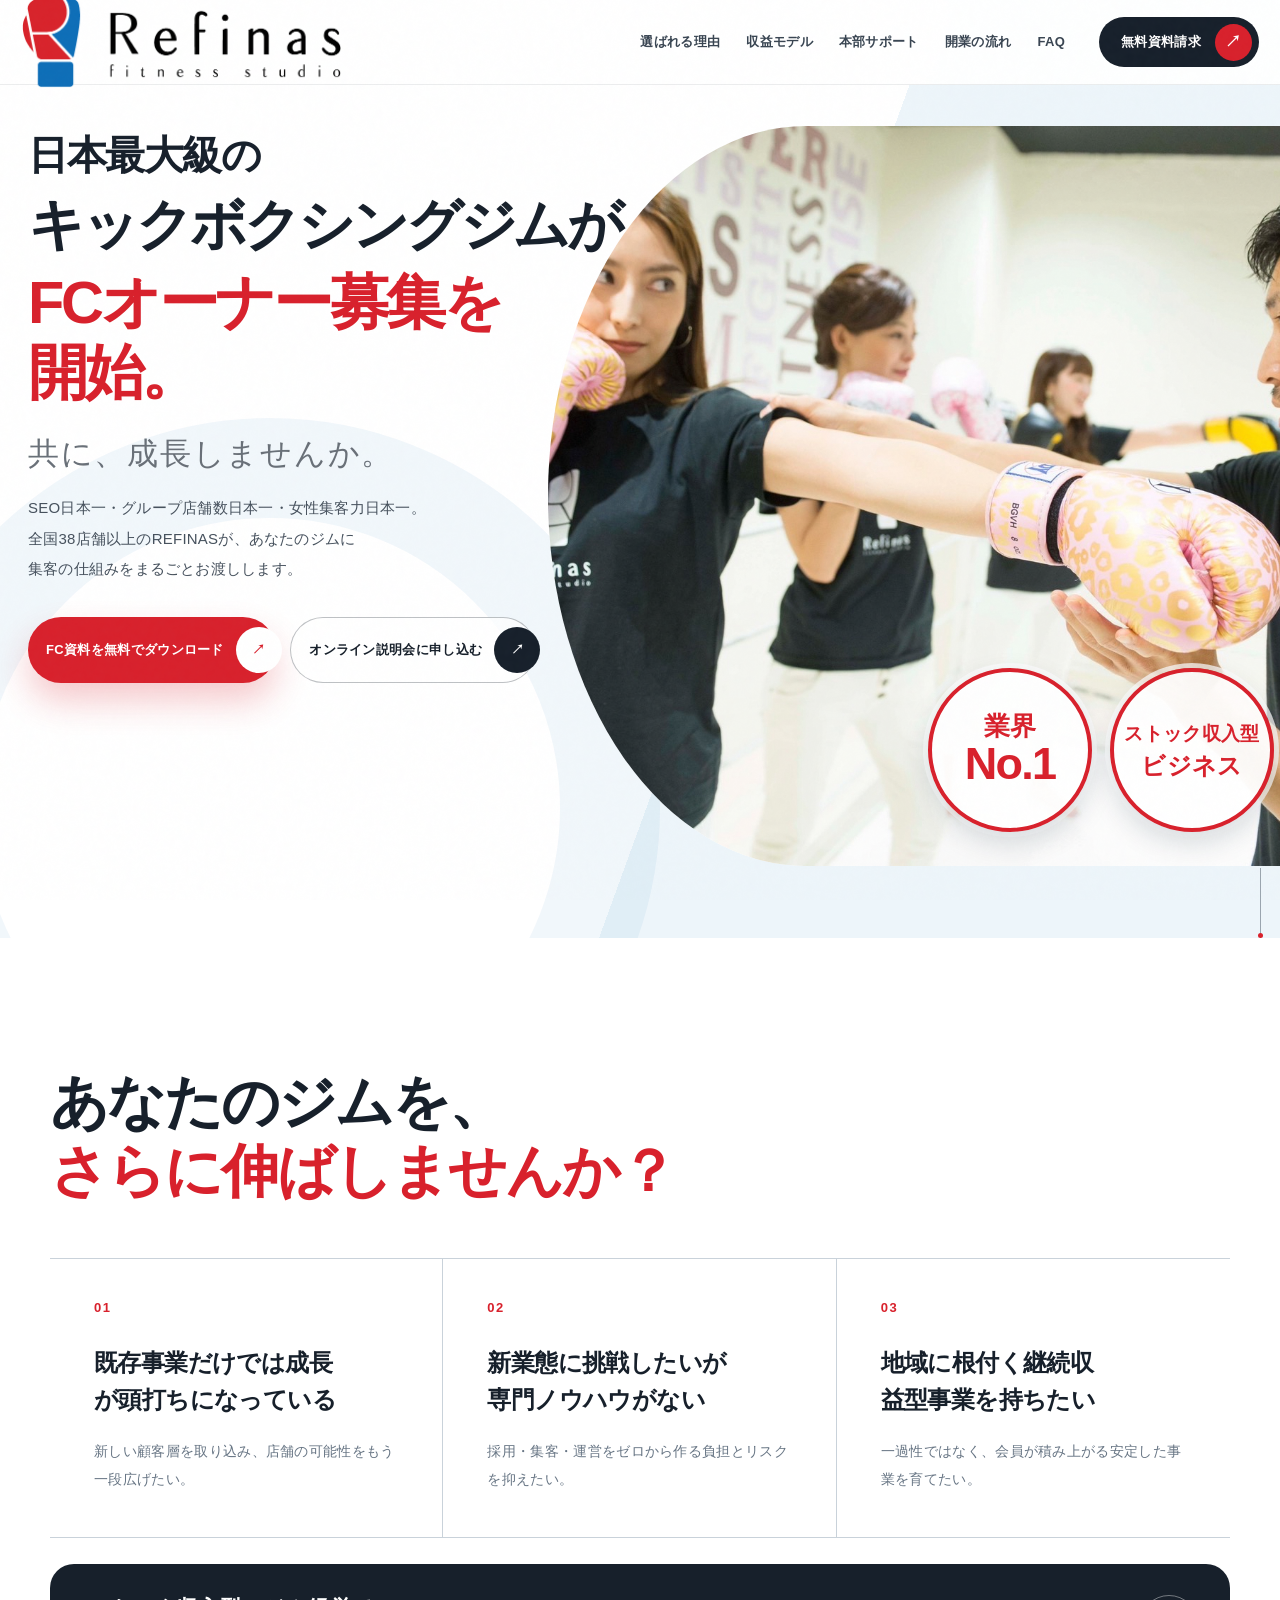
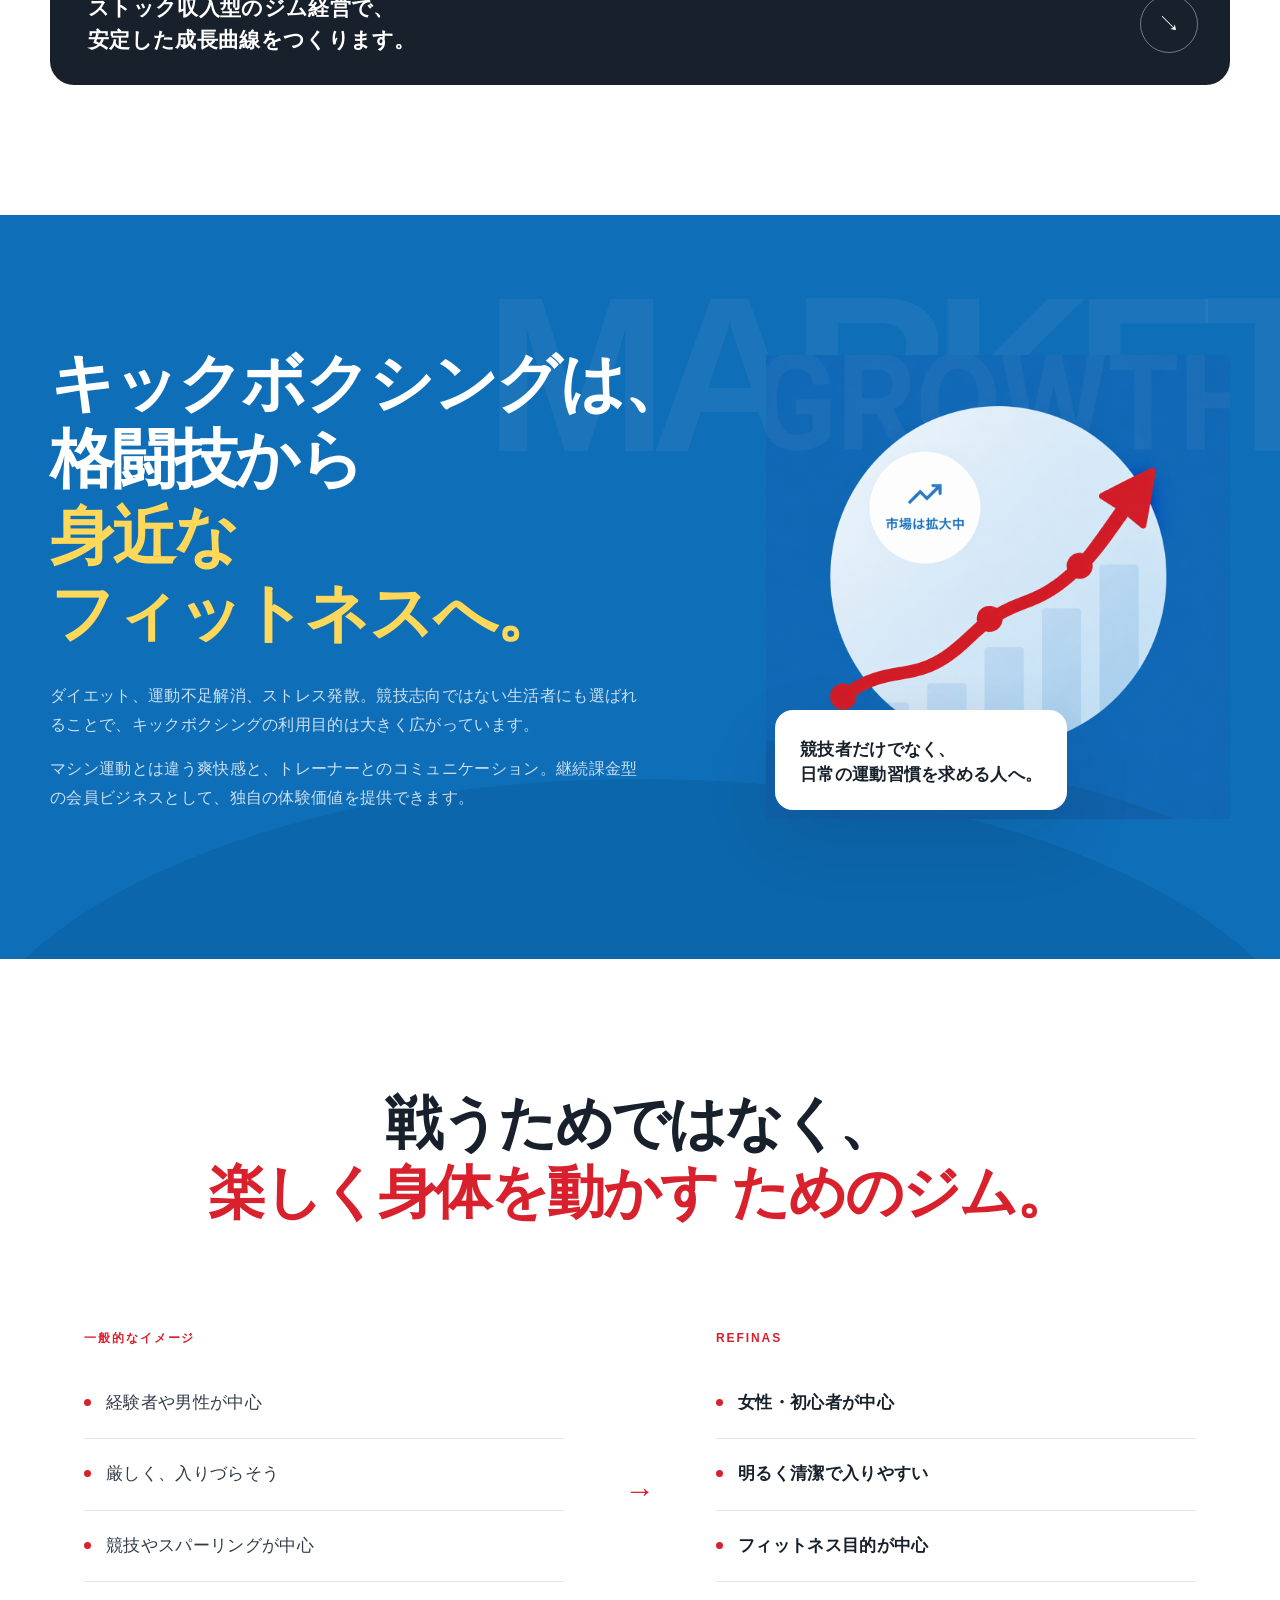
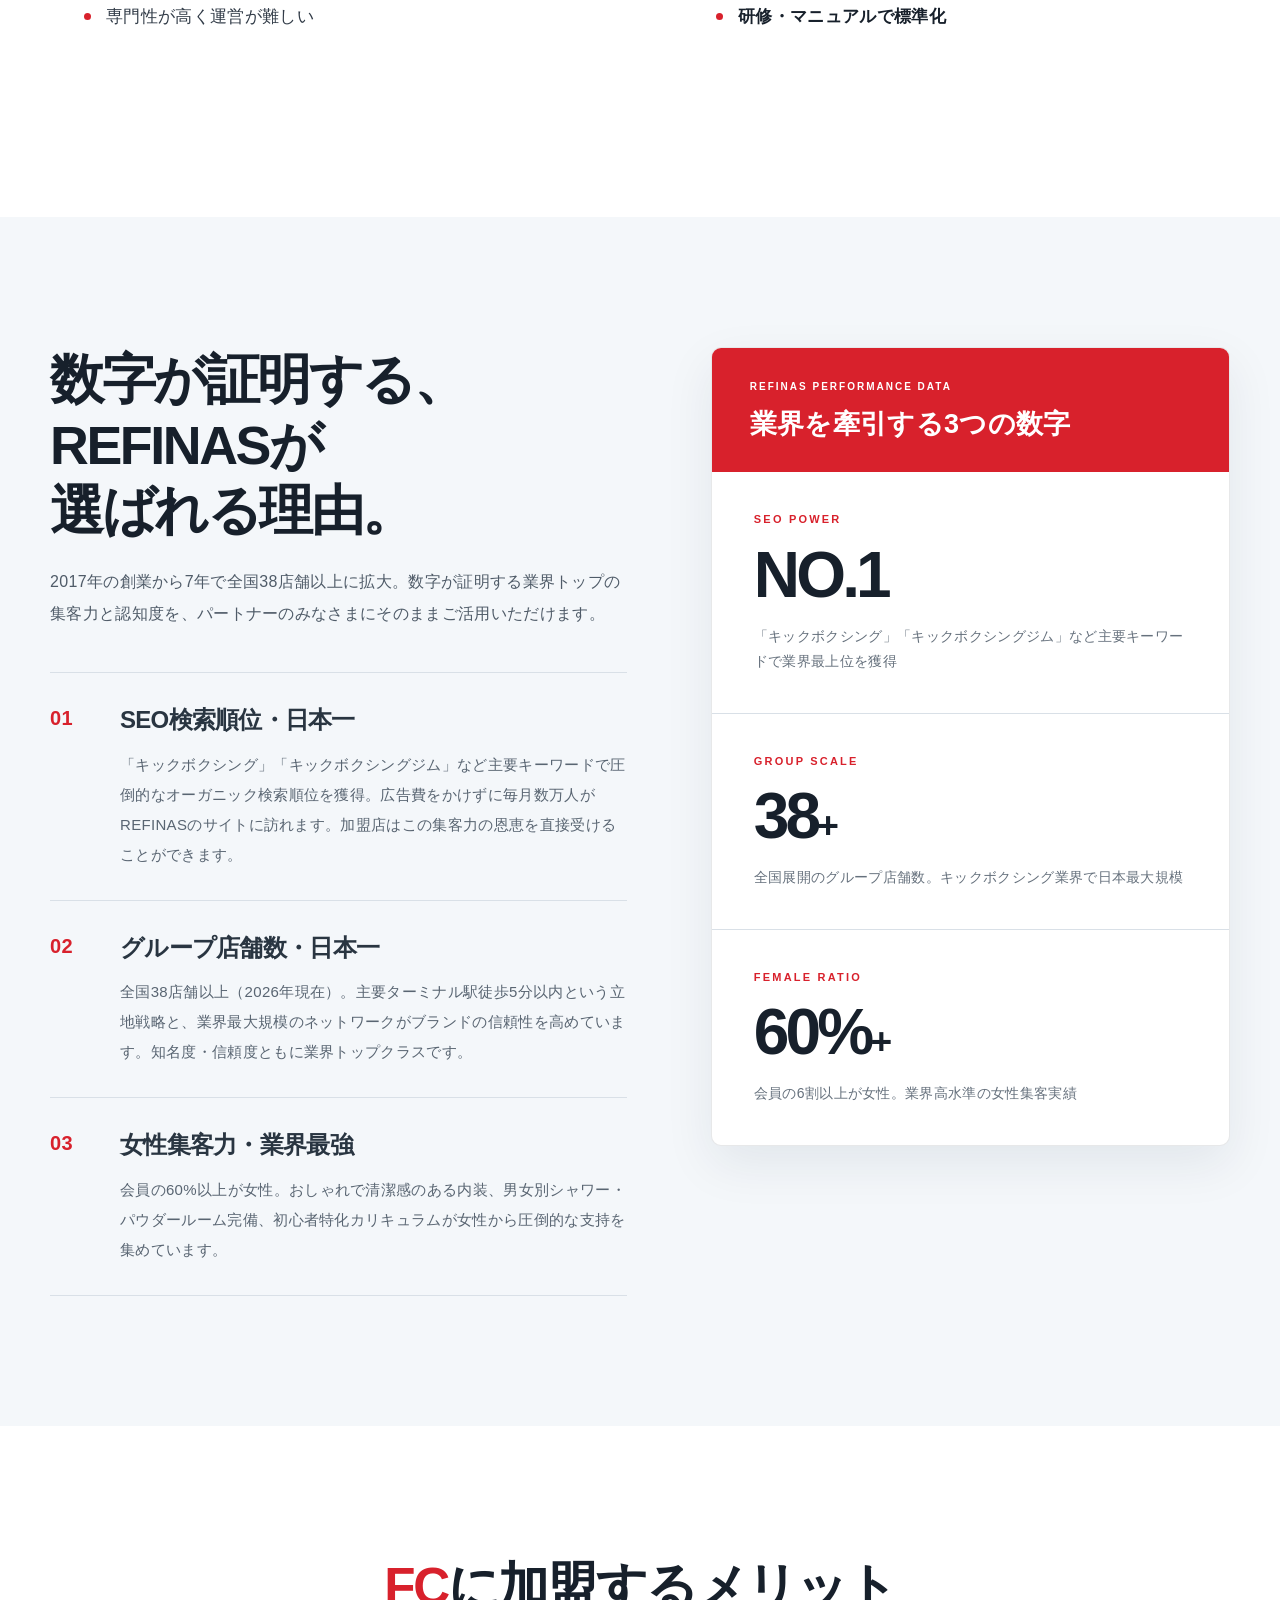
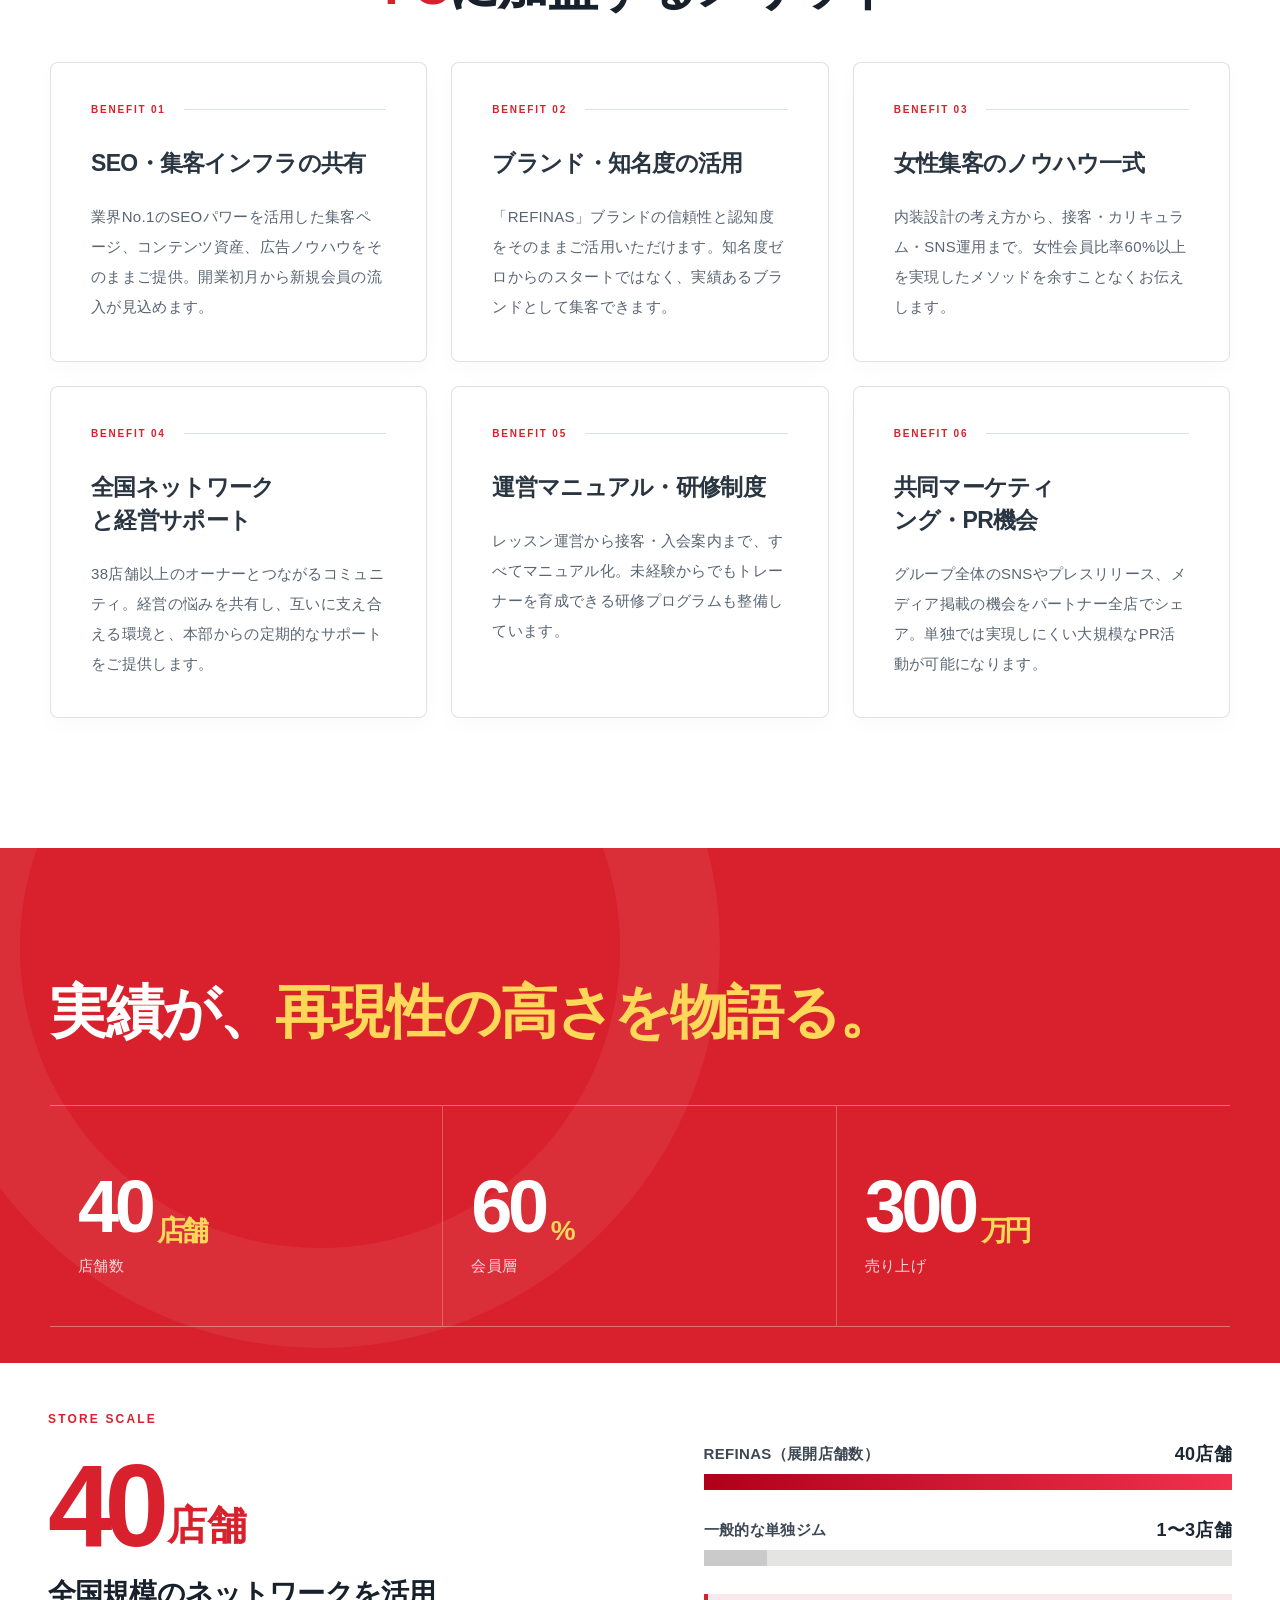
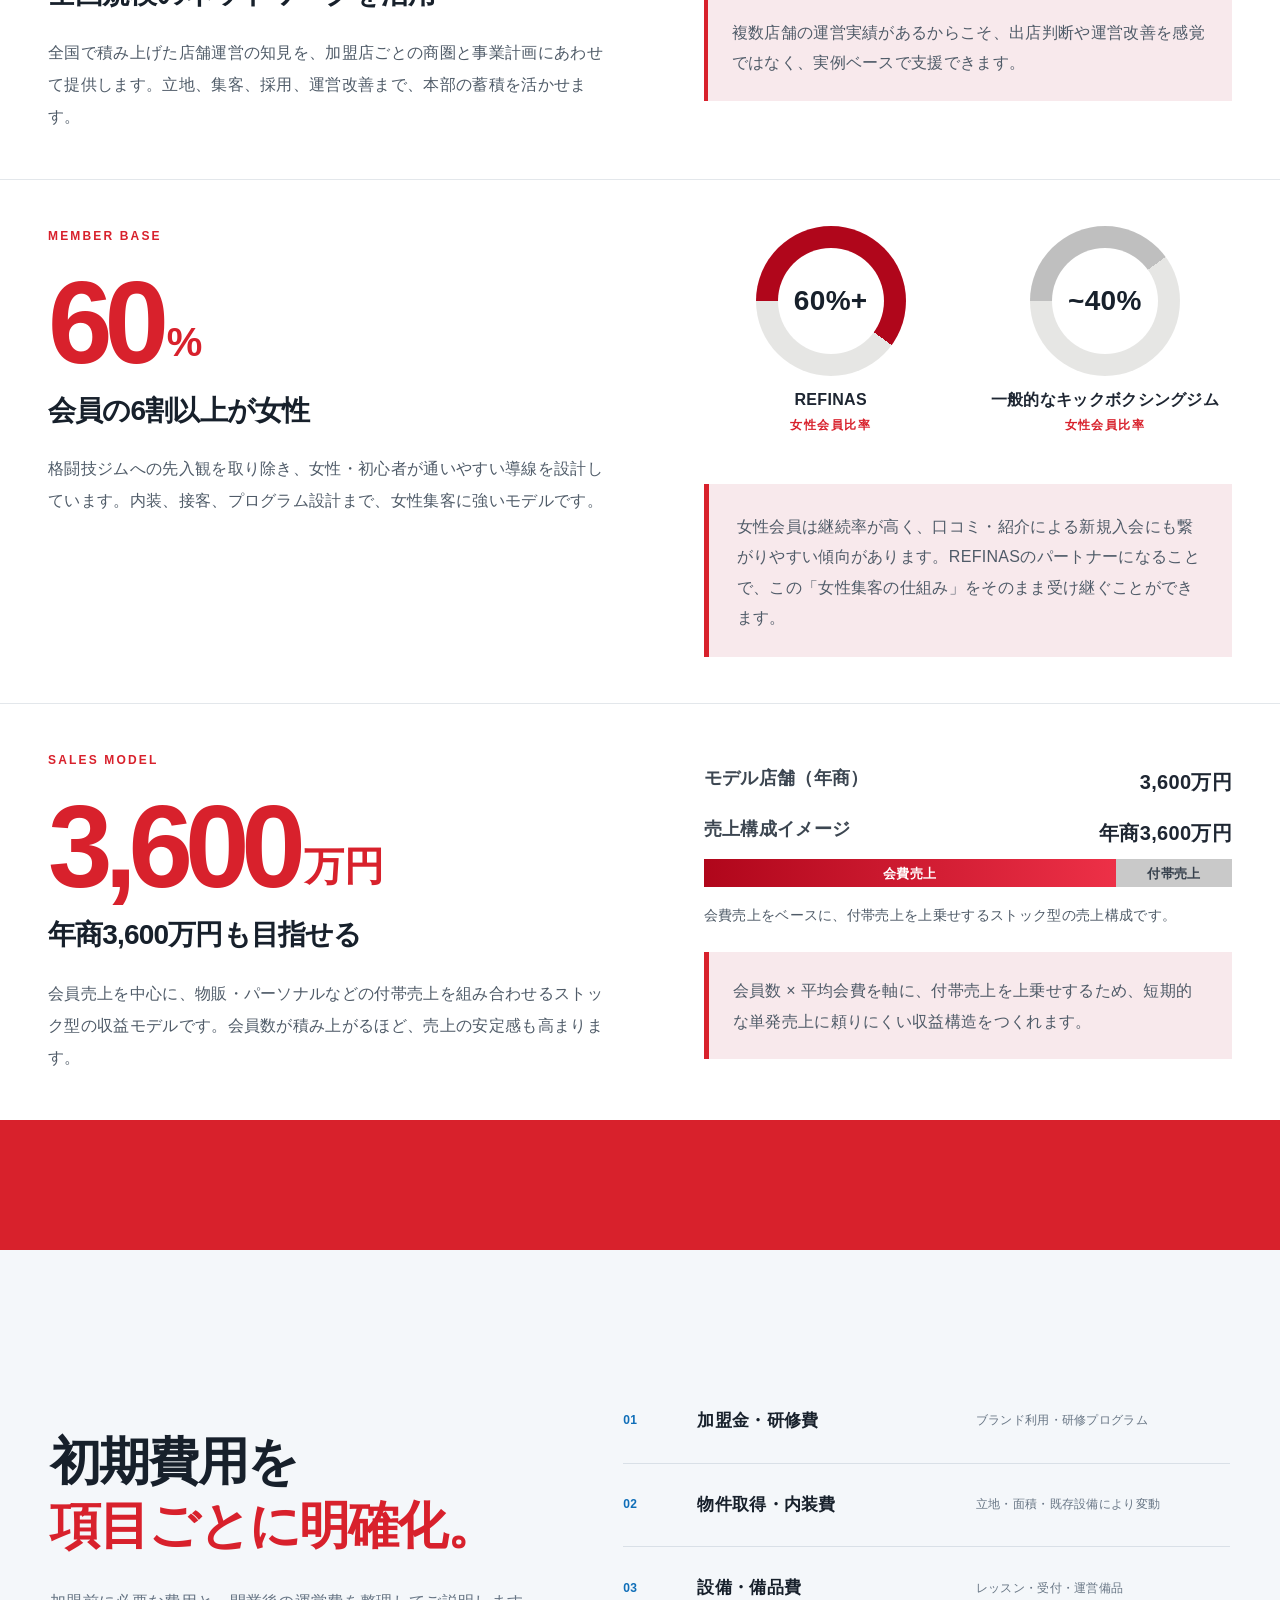
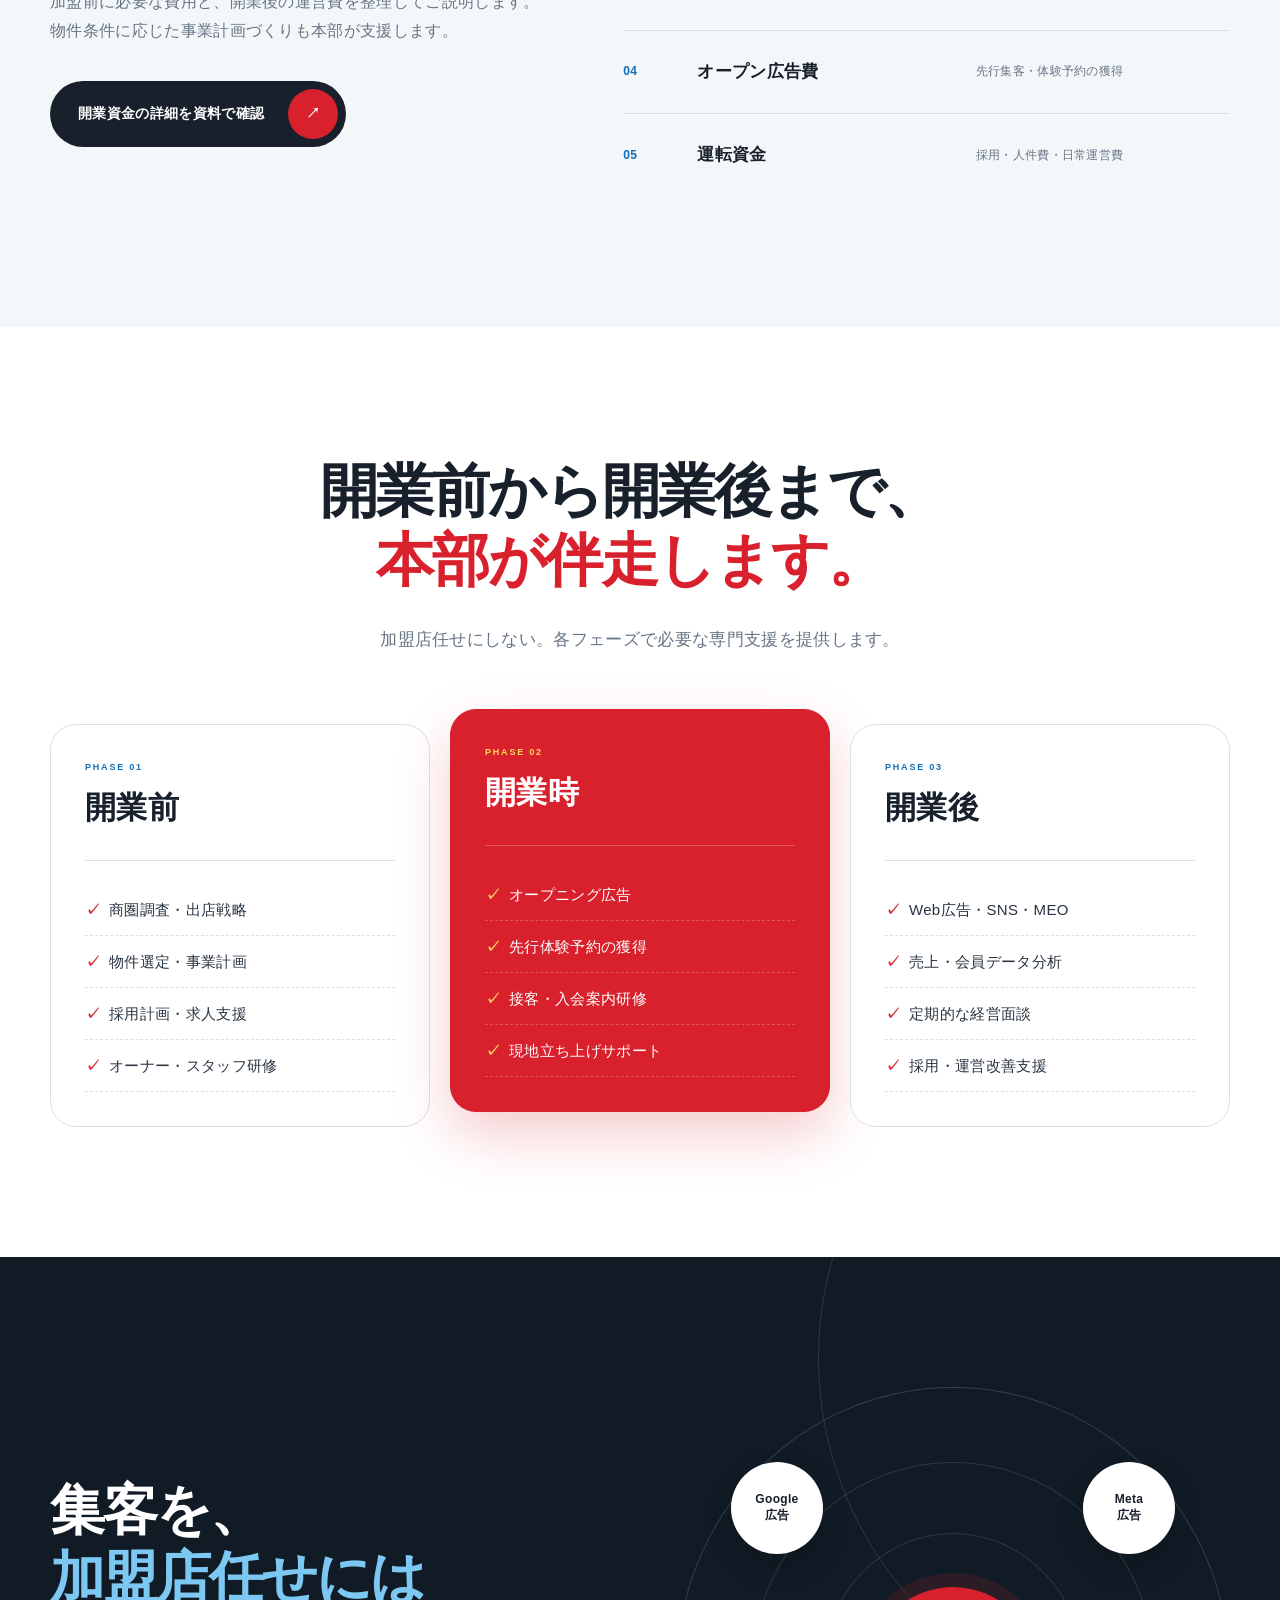
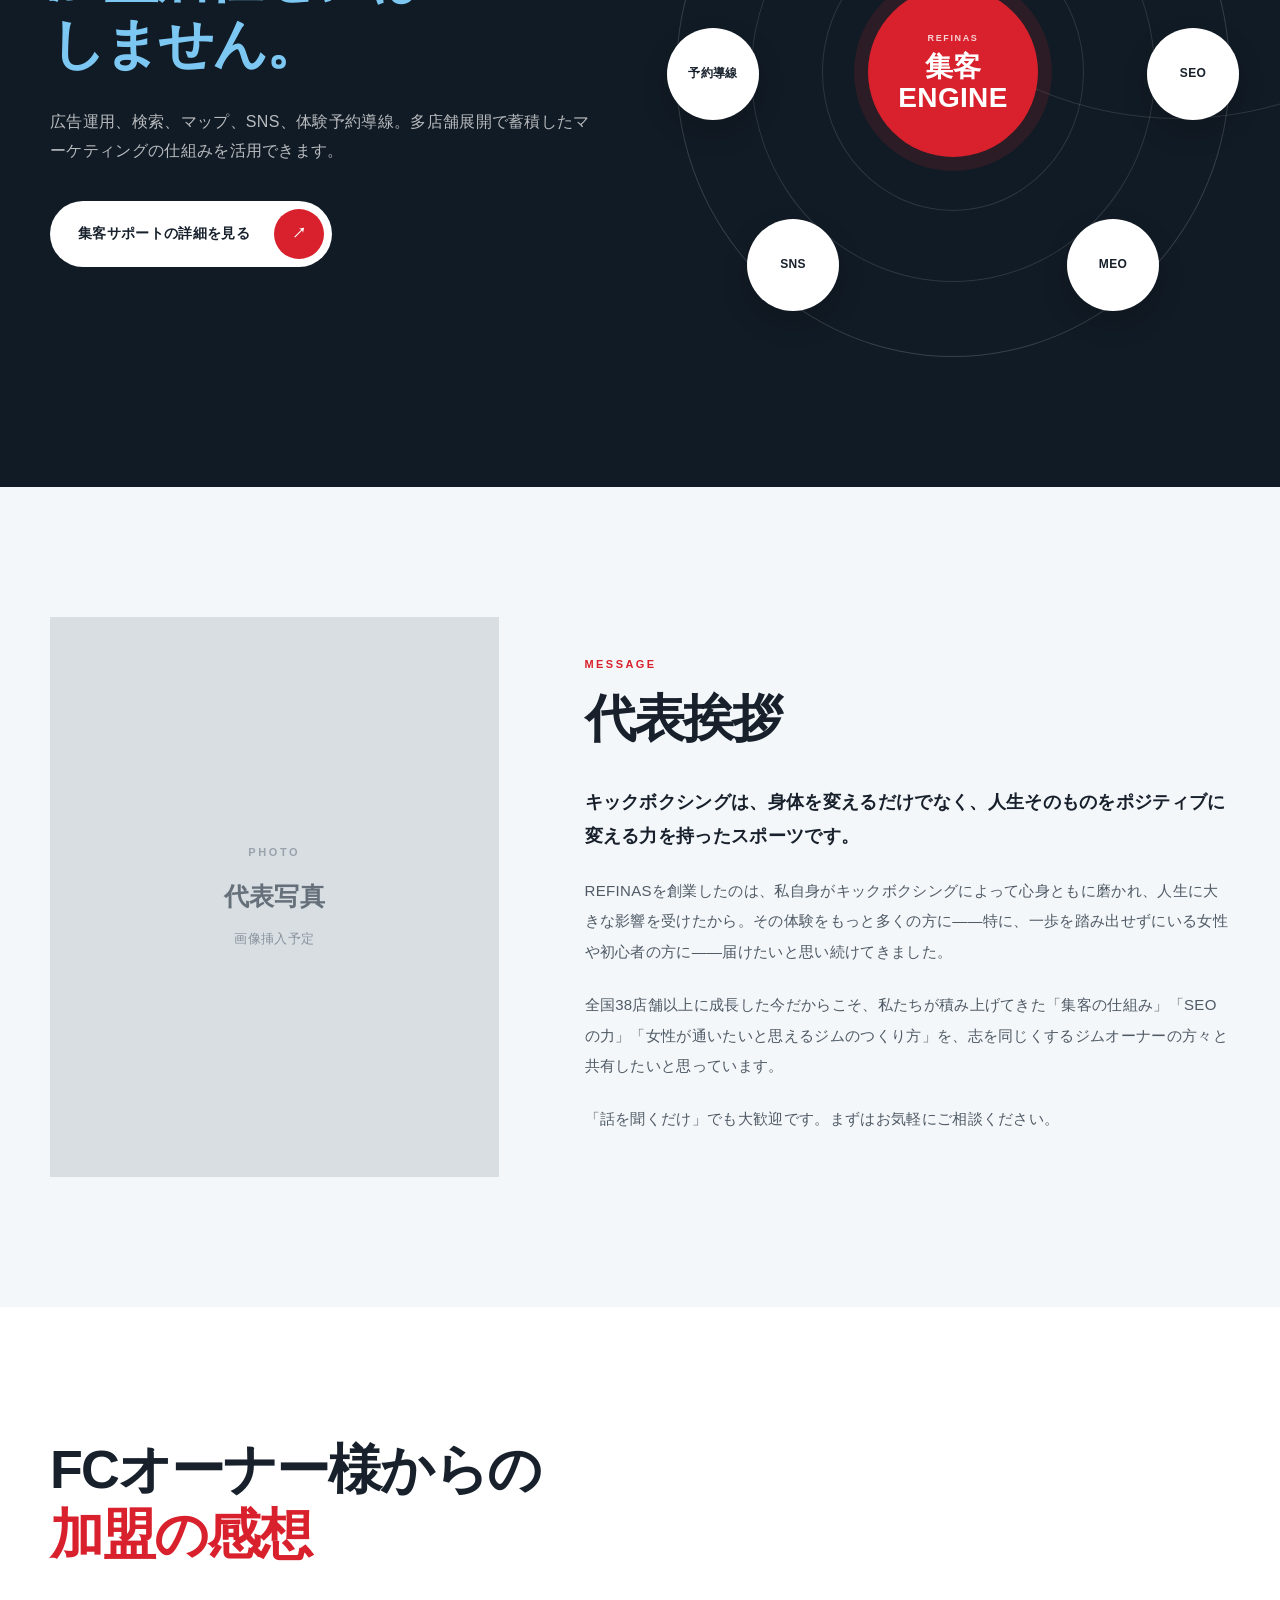
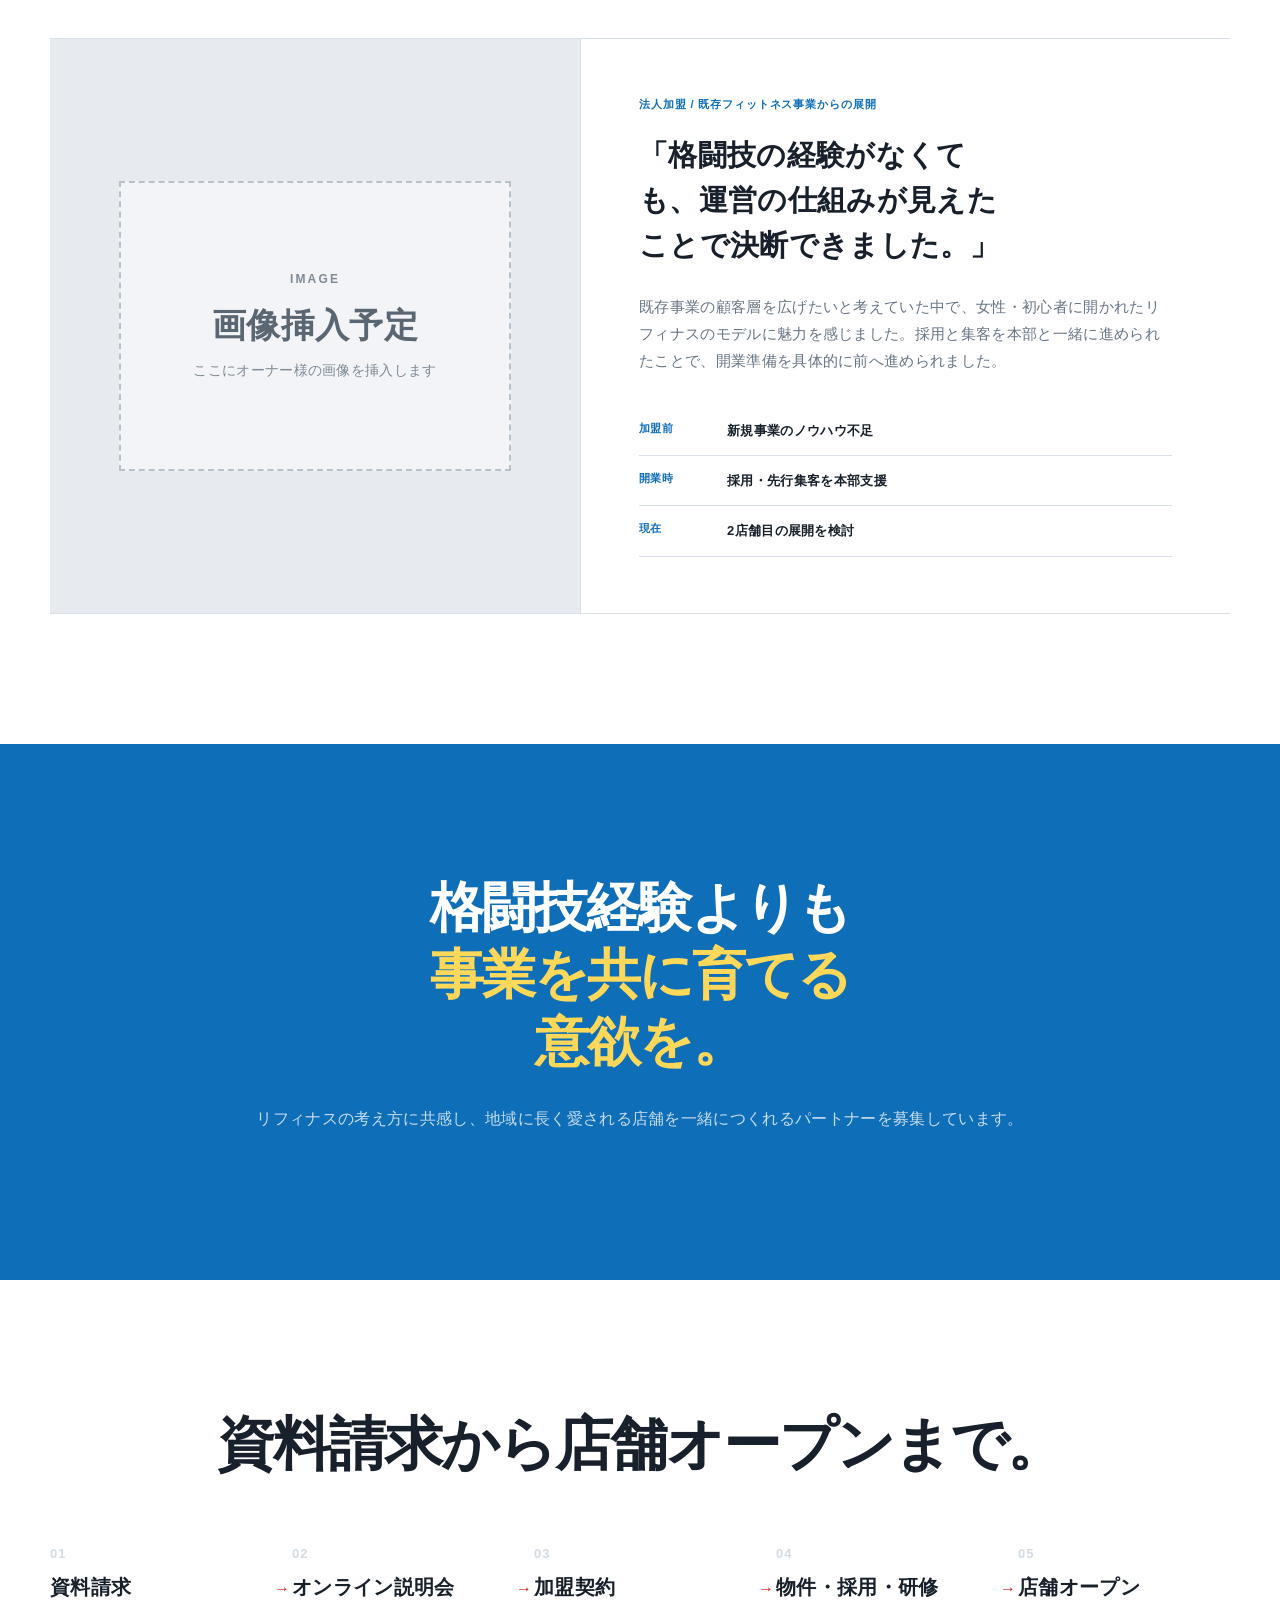
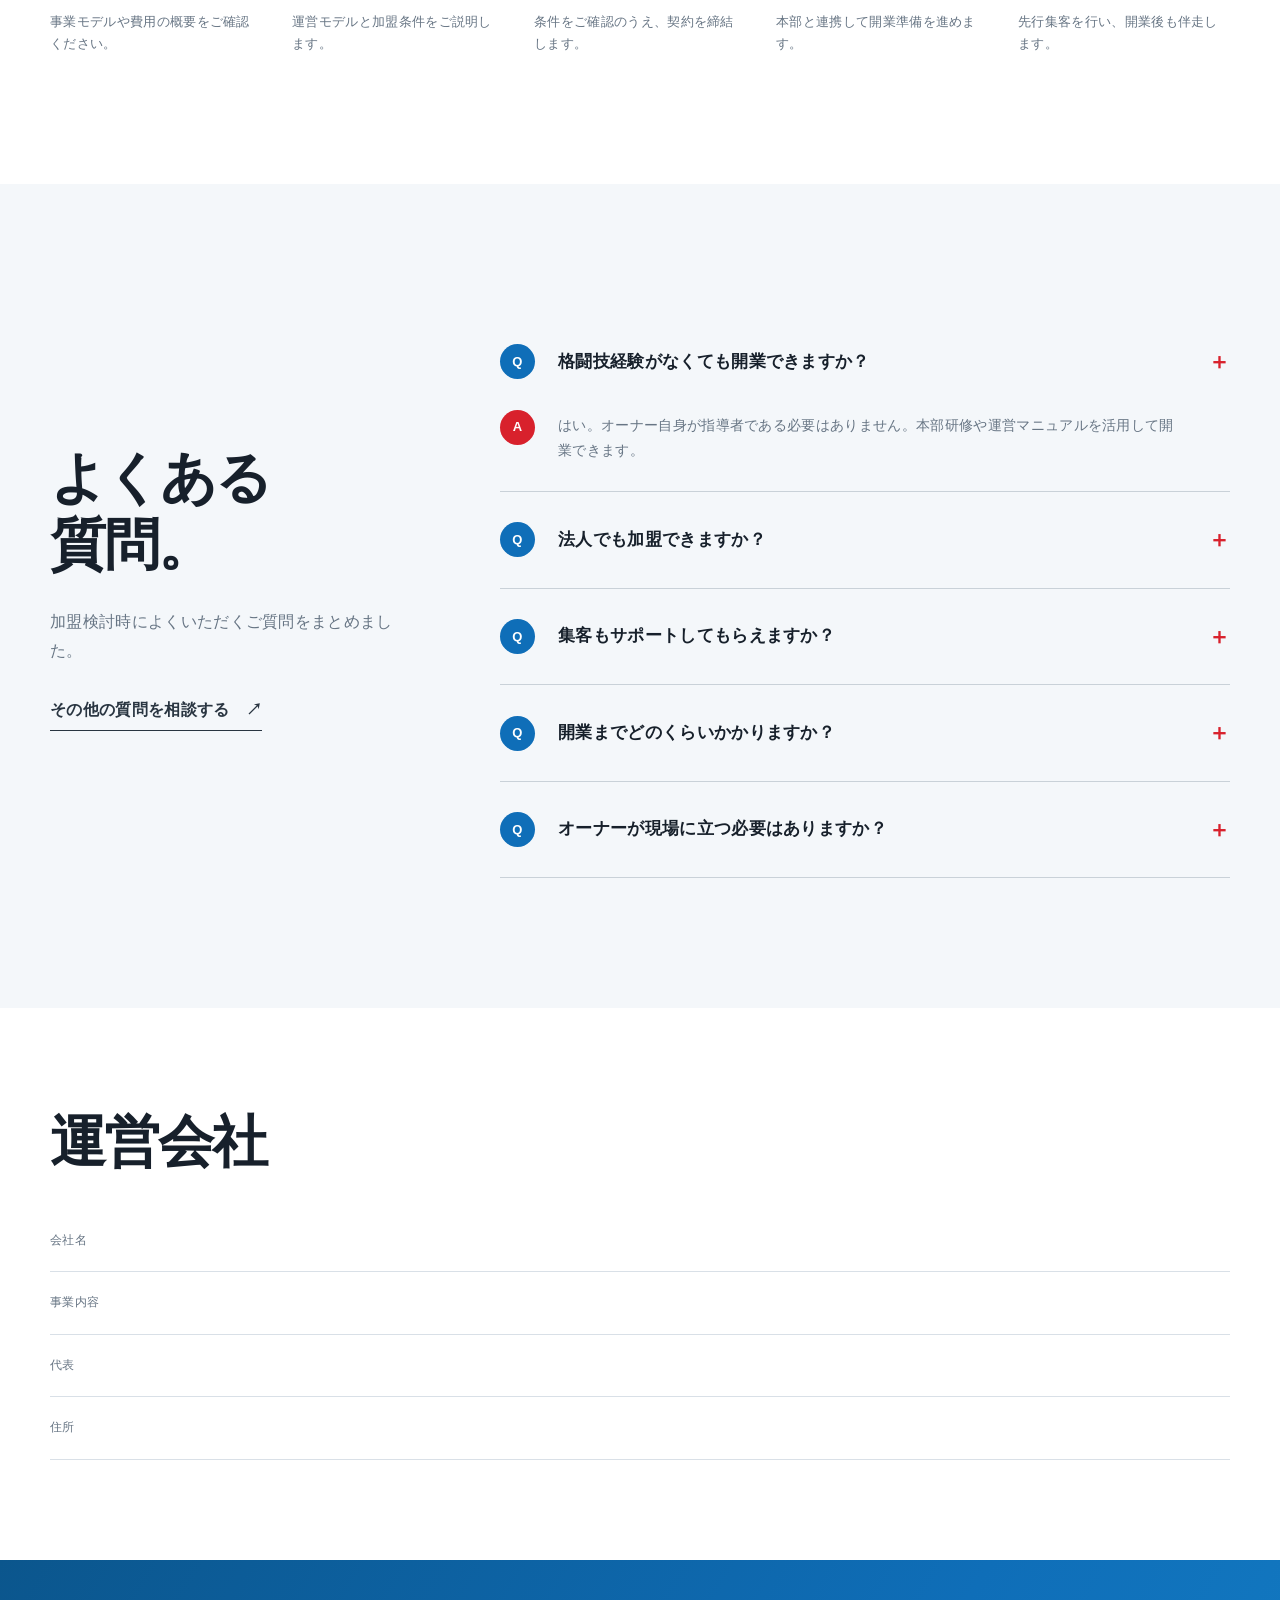
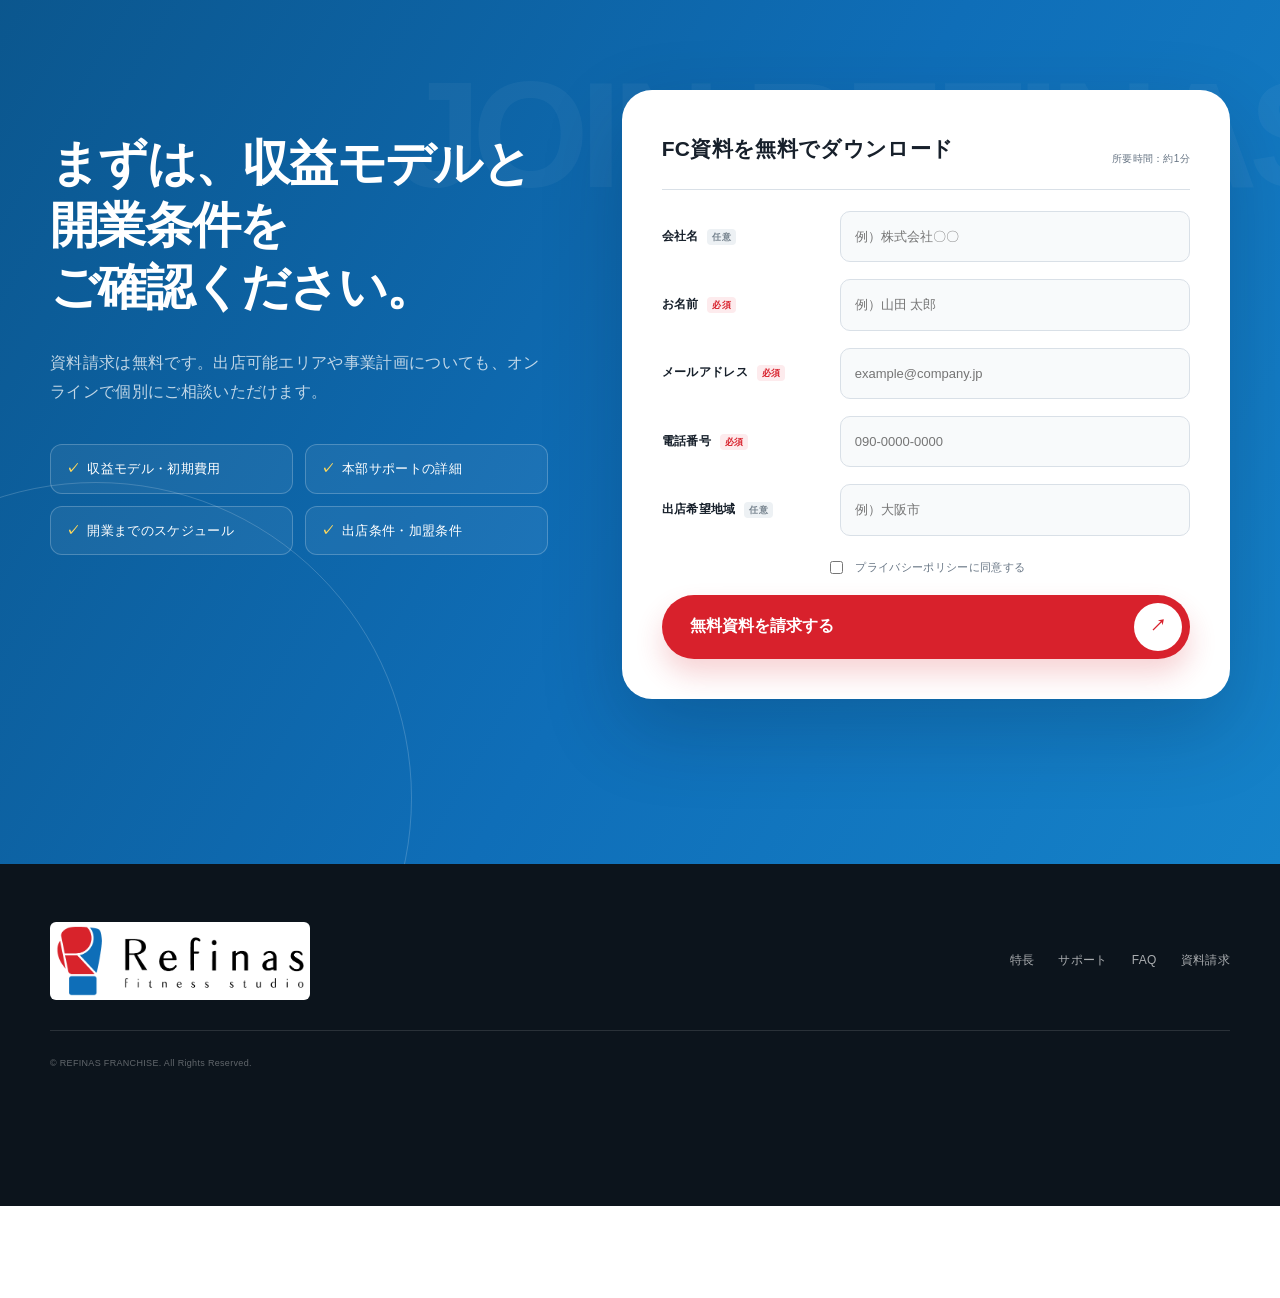
==== commit 53076b9d: "Add files via upload" ====
--- a/refinas_fc_v2.html
+++ b/refinas_fc_v2.html
@@ -57,31 +57,18 @@
 <a class="btn btn-outline" href="#contact"><span>オンライン説明会に申し込む</span><i>↗</i></a>
 </div>
 </div>
-<div class="hero-visual fade-up" data-delay="100">
-<div class="hero-card-main">
+<!-- HERO_SELECTED_FV_START -->
+<div class="hero-visual hero-visual-selected fade-up" data-delay="100">
+<div class="hero-card-main hero-card-selected">
 <img alt="リフィナスの明るいスタジオでミット打ちをする女性と指導するトレーナー" src="refinas_fc_v2-hero-photo.jpg"/>
-<div class="hero-stamp"><span>MONTHLY SALES</span><b>300<small>万円</small></b><em>も目指せる</em></div>
-</div>
-<div class="hero-mini-card hero-mini-a">
-<span>NEW BUSINESS</span>
-<b>新たな事業の柱へ</b>
-</div>
-<div class="hero-mini-card hero-mini-b">
-<span>SUPPORT</span>
-<b>集客から運営まで伴走</b>
-</div>
-</div>
-<ul aria-label="特長" class="hero-badges hero-badges-duo">
-<li class="hero-badge hero-badge-no1">
-<div class="badge-circle badge-circle-no1"><b>No.1</b></div>
-<div class="badge-copy"><strong>業界No.1</strong><small>SEO日本一・グループ店舗数日本一・女性集客力日本一</small></div>
-</li>
-<li class="hero-badge hero-badge-stock">
-<div class="badge-pill"><b>ストック型</b></div>
-<div class="badge-copy"><strong>積み上がる会員収益</strong><small>継続課金型のジム経営で、安定した売上成長を目指せます。</small></div>
-</li>
+<ul aria-label="事業の特長" class="hero-photo-badges">
+<li class="hero-photo-badge hero-photo-badge-no1"><span>業界</span><b>No.1</b></li>
+<li class="hero-photo-badge hero-photo-badge-stock"><span>ストック収入型</span><b>ビジネス</b></li>
 </ul>
 </div>
+</div>
+<!-- HERO_SELECTED_FV_END -->
+</div></div>
 <div aria-hidden="true" class="hero-scroll"><span>SCROLL</span><i></i></div>
 </section>
 <section class="problem section-pad" id="problem">
--- a/refinas_fc_v2.css
+++ b/refinas_fc_v2.css
@@ -109,10 +109,367 @@
 .hero h1 strong:last-child{color:var(--red)}
 .hero-lead{font-size:16px;line-height:2;color:#53606E;margin-bottom:36px}
 .hero-actions{display:flex;gap:14px;align-items:center;margin-bottom:44px}
+.hero-badges{list-style:none;margin:0;padding:0;display:flex;gap:0;border-top:1px solid var(--line);border-bottom:1px solid var(--line)}
+.hero-badges li{min-width:160px;padding:17px 24px 17px 0;margin-right:24px;border-right:1px solid var(--line);display:flex;flex-direction:column}
+.hero-badges li:last-child{border-right:0;margin-right:0}
+.hero-badges b{font-size:21px;color:var(--ink);line-height:1.2}
+.hero-badges b span{font-size:14px;color:var(--red)}
+.hero-badges small{font-size:10px;color:var(--muted);margin-top:7px}
+.hero-visual{position:relative;min-height:690px;padding:15px 38px 0 60px}
+.hero-card-main{height:650px;border-radius:42px;overflow:hidden;box-shadow:var(--shadow);position:relative;background:#fff;transform:rotate(1.3deg)}
+.hero-card-main img{width:100%;height:100%;object-fit:cover}
+.hero-stamp{position:absolute;right:-1px;top:-1px;width:185px;height:185px;background:var(--red);color:#fff;border-radius:0 42px 0 100%;padding:25px 16px 22px 39px;text-align:center;display:flex;flex-direction:column;justify-content:center}
+.hero-stamp span{font-size:8px;letter-spacing:.12em;font-weight:800}
+.hero-stamp b{font-size:53px;line-height:1.1;letter-spacing:-.06em}
+.hero-stamp b small{font-size:20px;margin-left:3px}
+.hero-stamp em{font-style:normal;font-size:12px;font-weight:800}
+.hero-mini-card{position:absolute;background:#fff;border:1px solid rgba(23,32,43,.08);box-shadow:0 16px 45px rgba(15,39,58,.13);border-radius:14px;padding:15px 18px;display:flex;flex-direction:column;z-index:2}
+.hero-mini-card span{font-size:8px;letter-spacing:.18em;color:var(--blue);font-weight:900}
+.hero-mini-card b{font-size:13px;color:var(--ink);margin-top:3px}
+.hero-mini-a{left:0;top:160px;transform:rotate(-4deg)}
+.hero-mini-b{right:0;bottom:55px;transform:rotate(3deg)}
+.hero-scroll{position:absolute;right:20px;bottom:0;display:flex;align-items:center;gap:14px;transform:rotate(90deg);transform-origin:right bottom;color:#7E8994;font-size:9px;letter-spacing:.2em}
+.hero-scroll i{width:70px;height:1px;background:#9AA5AF;position:relative}
+.hero-scroll i:after{content:"";position:absolute;right:0;top:-2px;width:5px;height:5px;border-radius:50%;background:var(--red)}
+
+/* Problem */
+.problem-heading{display:grid;grid-template-columns:1.15fr .85fr;gap:70px;align-items:end;margin-bottom:62px}
+.problem-heading h2{margin:0}
+.problem-heading p{margin:0 0 10px;color:var(--muted);font-size:16px}
+.problem-grid{display:grid;grid-template-columns:repeat(3,1fr);gap:22px}
+.problem-card{border:1px solid var(--line);border-radius:24px;padding:34px 30px 30px;min-height:290px;position:relative;background:#fff;transition:.3s}
+.problem-card:hover{transform:translateY(-7px);box-shadow:var(--shadow);border-color:transparent}
+.problem-card .card-index{font-size:11px;color:var(--blue);font-weight:900;letter-spacing:.15em}
+.problem-card h3{font-size:23px;line-height:1.5;color:var(--ink);margin:38px 0 17px}
+.problem-card p{font-size:14px;color:var(--muted);margin:0}
+.solution-band{margin-top:26px;background:var(--ink);color:#fff;border-radius:24px;padding:28px 32px 28px 38px;display:flex;align-items:center;justify-content:space-between}
+.solution-band div{display:flex;align-items:center;gap:45px}
+.solution-band span{font-size:10px;letter-spacing:.22em;color:#7DC7F3;font-weight:900}
+.solution-band b{font-size:21px;line-height:1.55}
+.solution-band>a{width:58px;height:58px;border:1px solid rgba(255,255,255,.4);border-radius:50%;display:grid;place-items:center;font-size:22px;transition:.25s}
+.solution-band>a:hover{background:var(--red);border-color:var(--red);transform:rotate(-45deg)}
+
+/* Market */
+.market-wave{position:absolute;inset:auto -4% -150px -4%;height:330px;background:var(--blue-deep);border-radius:50% 50% 0 0/100% 100% 0 0;opacity:.25}
+.market:before{content:"MARKET";position:absolute;right:-40px;top:50px;color:rgba(255,255,255,.055);font-size:220px;font-weight:900;letter-spacing:-.08em;line-height:1}
+.market-grid{display:grid;grid-template-columns:.86fr 1.14fr;gap:80px;align-items:center}
+.market-copy h2{font-size:clamp(45px,5vw,72px)}
+.market-copy p{color:rgba(255,255,255,.78);font-size:16px;max-width:600px}
+.market-visual{position:relative}
+.market-visual img{width:100%;max-width:720px;margin-left:auto}
+.market-caption{position:absolute;left:2%;bottom:2%;background:#fff;color:var(--ink);border-radius:18px;padding:22px 25px;box-shadow:var(--shadow)}
+.market-caption span{display:block;color:var(--red);font-size:9px;font-weight:900;letter-spacing:.2em}
+.market-caption b{display:block;font-size:17px;line-height:1.5;margin-top:5px}
+
+/* Difference */
+.compare-wrap{display:grid;grid-template-columns:1fr 125px 1fr;align-items:stretch}
+.compare-card{border-radius:28px;padding:42px 44px;min-height:350px}
+.compare-tag{display:inline-block;font-size:10px;letter-spacing:.16em;font-weight:900;border-radius:999px;padding:6px 13px;margin-bottom:34px}
+.compare-card ul{list-style:none;margin:0;padding:0;display:grid;gap:0}
+.compare-card li{padding:19px 0;border-bottom:1px solid rgba(23,32,43,.12);font-size:18px}
+.compare-card li:before{content:"";display:inline-block;width:8px;height:8px;border-radius:50%;margin-right:15px;vertical-align:2px}
+.compare-old{background:#EEF1F4;color:#6A7580}
+.compare-old .compare-tag{background:#DDE2E7;color:#65717C}
+.compare-old li:before{background:#AAB2BA}
+.compare-new{background:var(--ink);color:#fff;box-shadow:var(--shadow)}
+.compare-new .compare-tag{background:var(--red);color:#fff}
+.compare-new li{border-color:rgba(255,255,255,.16)}
+.compare-new li:before{background:var(--yellow)}
+.compare-arrow{display:flex;flex-direction:column;align-items:center;justify-content:center;color:var(--red)}
+.compare-arrow span{font-size:9px;letter-spacing:.18em;font-weight:900;writing-mode:vertical-rl}
+.compare-arrow i{font-size:36px;font-style:normal;margin-top:15px}
+
+/* Strength */
+.strength-grid{display:grid;grid-template-columns:1.1fr 1fr 1fr;gap:20px}
+.strength-card{background:#fff;border-radius:26px;padding:30px;min-height:310px;position:relative;overflow:hidden;box-shadow:0 12px 32px rgba(23,32,43,.055);transition:.3s}
+.strength-card:hover{transform:translateY(-6px);box-shadow:var(--shadow)}
+.strength-card .number{position:absolute;right:22px;top:17px;font-size:47px;line-height:1;color:#EDF1F4;font-weight:900}
+.strength-card h3{font-size:21px;line-height:1.5;color:var(--ink);margin:32px 0 14px}
+.strength-card p{font-size:13px;color:var(--muted);margin:0}
+.strength-card-large{grid-row:span 2;background:var(--blue);color:#fff;min-height:640px;display:flex;flex-direction:column;justify-content:flex-end;padding:42px}
+.strength-card-large .number{color:rgba(255,255,255,.12);font-size:92px;right:28px;top:25px}
+.strength-card-large h3{color:#fff;font-size:29px}
+.strength-card-large p{color:rgba(255,255,255,.72);font-size:15px}
+.strength-card-wide{grid-column:2/4;min-height:210px;background:#EAF4FA}
+.wide-card-content{display:grid;grid-template-columns:100px 1fr;gap:30px;align-items:center;height:100%}
+.wide-card-content h3{margin:0 0 10px;font-size:23px}
+.icon{width:62px;height:62px;border-radius:18px;background:#EAF4FA;color:var(--blue);display:grid;place-items:center;font-size:29px;font-weight:800}
+.strength-card-large .icon{width:122px;height:122px;border-radius:50%;background:rgba(255,255,255,.14);margin-bottom:48px}
+.icon-people{display:flex;align-items:center;justify-content:center;gap:4px}
+.icon-people i{display:block;width:18px;height:36px;border-radius:14px 14px 8px 8px;background:#fff;position:relative}
+.icon-people i:before{content:"";position:absolute;top:-17px;left:2px;width:14px;height:14px;border-radius:50%;background:#fff}
+.icon-people i:nth-child(2){height:48px;background:var(--yellow)}
+.icon-people i:nth-child(2):before{background:var(--yellow)}
+.icon-chart{background:#fff}
+
+/* Numbers */
+.numbers:before{content:"";position:absolute;left:-80px;top:-300px;width:600px;height:600px;border:100px solid rgba(255,255,255,.06);border-radius:50%}
+.numbers-head{display:grid;grid-template-columns:260px 1fr 360px;gap:28px;align-items:end;margin-bottom:72px}
+.numbers-head h2{margin:0}
+.numbers-head>p{margin:0 0 10px;color:rgba(255,255,255,.75)}
+.numbers-grid{display:grid;grid-template-columns:repeat(4,1fr);border-top:1px solid rgba(255,255,255,.34);border-bottom:1px solid rgba(255,255,255,.34)}
+.number-item{padding:42px 28px;border-right:1px solid rgba(255,255,255,.26);min-height:240px;display:flex;flex-direction:column;justify-content:center}
+.number-item:last-child{border-right:0}
+.number-item small{font-size:8px;letter-spacing:.18em;font-weight:800;color:rgba(255,255,255,.62)}
+.number-item b{font-size:80px;line-height:1.1;color:#fff;letter-spacing:-.06em;margin:12px 0 5px}
+.number-item b span{font-size:32px;color:var(--yellow)}
+.number-item b.text-size-md{font-size:32px;letter-spacing:-.02em;line-height:1.3}
+.number-item p{margin:0;font-size:13px;color:rgba(255,255,255,.7)}
+.numbers-note{font-size:10px;color:rgba(255,255,255,.62);margin:20px 0 0}
+
+.numbers-grid-3{grid-template-columns:repeat(3,1fr)}
+.numbers-grid-3 .number-item{min-height:220px}
+.numbers-detail-grid{display:grid;grid-template-columns:repeat(3,minmax(0,1fr));gap:28px;margin-top:42px}
+.result-panel{background:#fff;color:var(--ink);padding:34px 30px 30px;border:1px solid rgba(255,255,255,.18);box-shadow:0 16px 42px rgba(18,28,44,.12);min-height:100%;display:flex;flex-direction:column}
+.result-panel small{font-size:12px;letter-spacing:.18em;font-weight:900;color:var(--red);display:block;margin-bottom:18px}
+.result-metric{display:flex;align-items:flex-end;gap:0;margin-bottom:14px}
+.result-metric b{font-size:92px;line-height:.92;letter-spacing:-.06em;color:var(--red);font-weight:900}
+.result-metric b span{font-size:.56em;line-height:1;color:var(--red)}
+.result-panel h3{font-size:26px;line-height:1.38;letter-spacing:-.03em;margin:0 0 28px;color:var(--ink)}
+.result-note{margin:18px 0 0;color:#5E6771;font-size:14px;line-height:1.85}
+.result-bars{display:flex;align-items:flex-end;gap:14px;min-height:210px;padding:0 6px 4px;margin-top:auto;border-bottom:1px solid #E2E6EA}
+.result-bars span{display:block;flex:1;border-radius:0;background:linear-gradient(180deg,rgba(216,33,44,.95),rgba(216,33,44,.72))}
+.store-bars span:nth-child(odd),.sales-bars span:nth-child(2){background:linear-gradient(180deg,rgba(15,110,184,.95),rgba(15,110,184,.72))}
+.ratio-list{display:grid;gap:28px;margin-top:auto}
+.ratio-row{display:grid;grid-template-columns:1fr auto;gap:10px 16px;align-items:center}
+.ratio-row span{font-size:14px;line-height:1.6;color:#3B4652;font-weight:700}
+.ratio-row strong{font-size:20px;line-height:1;color:#1D2430;font-weight:900}
+.ratio-row i{grid-column:1/3;display:block;height:18px;background:#E9E9E7;position:relative;overflow:hidden;font-style:normal}
+.ratio-row i em{display:block;height:100%;background:linear-gradient(90deg,#B0061B,#ED3047)}
+.ratio-row i em.sub{background:#C8C8C8}
+
+
+/* Business */
+.business-panel{display:grid;grid-template-columns:1.15fr .85fr;border:1px solid var(--line);border-radius:32px;overflow:hidden;background:#fff;box-shadow:0 16px 50px rgba(20,43,62,.07)}
+.business-main{padding:60px;background:linear-gradient(145deg,#F6FAFC,#E8F3F9);position:relative}
+.business-main:after{content:"";position:absolute;right:-85px;bottom:-115px;width:300px;height:300px;border:65px solid rgba(15,110,184,.08);border-radius:50%}
+.model-label{font-size:10px;letter-spacing:.2em;font-weight:900;color:var(--blue)}
+.sales-number{display:flex;align-items:flex-end;gap:10px;margin:17px 0 28px;position:relative;z-index:1}
+.sales-number b{font-size:120px;line-height:.85;color:var(--red);letter-spacing:-.08em}
+.sales-number span{font-size:31px;font-weight:900;color:var(--ink);margin-bottom:4px}
+.sales-number small{font-size:17px;font-weight:900;color:var(--ink);margin-bottom:8px}
+.business-main>p:not(.model-label){max-width:570px;color:var(--muted)}
+.formula{display:flex;gap:11px;align-items:center;flex-wrap:wrap;position:relative;z-index:1}
+.formula span{background:#fff;border:1px solid var(--line);border-radius:999px;padding:9px 16px;font-size:12px;font-weight:800;color:var(--ink)}
+.formula i{font-style:normal;color:var(--red);font-weight:900}
+.business-side{padding:58px 50px;display:flex;flex-direction:column;justify-content:center}
+.business-side h3{font-size:23px;color:var(--ink);margin-bottom:24px}
+.business-side ul{list-style:none;margin:0 0 30px;padding:0}
+.business-side li{padding:13px 0 13px 24px;border-bottom:1px solid var(--line);font-size:14px;position:relative}
+.business-side li:before{content:"";position:absolute;left:0;top:22px;width:8px;height:8px;border-radius:50%;background:var(--red)}
+.legal-note{margin:18px 0 0}
+
+/* Cost */
+.cost-grid{display:grid;grid-template-columns:.8fr 1.2fr;gap:90px;align-items:center}
+.cost-copy h2{font-size:56px}
+.cost-copy>p{color:var(--muted);margin-bottom:35px}
+.cost-list{background:#fff;border-radius:30px;padding:12px 35px;box-shadow:0 14px 45px rgba(23,32,43,.07)}
+.cost-list>div{display:grid;grid-template-columns:50px 1fr 1fr;gap:24px;align-items:center;padding:25px 0;border-bottom:1px solid var(--line)}
+.cost-list>div:last-child{border-bottom:0}
+.cost-list span{font-size:12px;color:var(--blue);font-weight:900}
+.cost-list b{color:var(--ink);font-size:17px}
+.cost-list small{color:var(--muted);font-size:12px}
+
+/* Support */
+.support-timeline{display:grid;grid-template-columns:repeat(3,1fr);gap:20px;align-items:stretch}
+.support-card{border:1px solid var(--line);border-radius:26px;padding:34px;background:#fff;min-height:380px;position:relative}
+.support-card.is-primary{background:var(--red);border-color:var(--red);color:#fff;transform:translateY(-15px);box-shadow:0 23px 55px rgba(216,33,44,.23)}
+.support-phase{display:flex;flex-direction:column;border-bottom:1px solid var(--line);padding-bottom:24px;margin-bottom:23px}
+.is-primary .support-phase{border-color:rgba(255,255,255,.25)}
+.support-phase span{font-size:9px;letter-spacing:.2em;color:var(--blue);font-weight:900}
+.is-primary .support-phase span{color:var(--yellow)}
+.support-phase b{font-size:31px;color:var(--ink);margin-top:5px}
+.is-primary .support-phase b{color:#fff}
+.support-card ul{list-style:none;margin:0;padding:0}
+.support-card li{font-size:15px;padding:12px 0 12px 24px;border-bottom:1px dashed var(--line);position:relative}
+.is-primary li{border-color:rgba(255,255,255,.22)}
+.support-card li:before{content:"✓";position:absolute;left:0;color:var(--red);font-weight:900}
+.is-primary li:before{color:var(--yellow)}
+
+/* Marketing */
+.marketing:before{content:"";position:absolute;right:-260px;top:-260px;width:720px;height:720px;border-radius:50%;border:1px solid rgba(255,255,255,.12)}
+.marketing-grid{display:grid;grid-template-columns:.9fr 1.1fr;gap:100px;align-items:center}
+.marketing-copy>p{color:rgba(255,255,255,.7);margin-bottom:35px}
+.marketing-orbit{width:570px;height:570px;max-width:100%;margin:auto;position:relative;border:1px solid rgba(255,255,255,.16);border-radius:50%}
+.marketing-orbit:before,.marketing-orbit:after{content:"";position:absolute;border:1px solid rgba(255,255,255,.12);border-radius:50%;inset:74px}
+.marketing-orbit:after{inset:145px}
+.orbit-center{position:absolute;left:50%;top:50%;transform:translate(-50%,-50%);width:170px;height:170px;border-radius:50%;background:var(--red);display:grid;place-content:center;text-align:center;box-shadow:0 0 0 14px rgba(216,33,44,.13)}
+.orbit-center span{font-size:9px;letter-spacing:.18em;color:rgba(255,255,255,.8);font-weight:900}
+.orbit-center b{font-size:28px;line-height:1.1;margin-top:6px}
+.orbit-item{position:absolute;width:92px;height:92px;border-radius:50%;background:#fff;color:var(--ink);display:grid;place-items:center;text-align:center;font-size:12px;line-height:1.3;font-weight:900;box-shadow:0 12px 28px rgba(0,0,0,.16)}
+.orbit-1{left:54px;top:74px}.orbit-2{right:54px;top:74px}.orbit-3{right:-10px;top:240px}.orbit-4{right:70px;bottom:45px}.orbit-5{left:70px;bottom:45px}.orbit-6{left:-10px;top:240px}
+
+/* Owner */
+.owner-story{display:grid;grid-template-columns:.9fr 1.1fr;border-radius:32px;overflow:hidden;background:var(--soft)}
+.owner-visual{position:relative;min-height:570px;background:#DBEBF5}
+.owner-visual img{width:100%;height:100%;object-fit:cover}
+.owner-visual>span{position:absolute;left:25px;top:25px;background:var(--ink);color:#fff;border-radius:999px;padding:8px 15px;font-size:9px;letter-spacing:.18em;font-weight:900}
+.owner-content{padding:56px 58px}
+.owner-meta{font-size:11px;color:var(--blue);font-weight:900;letter-spacing:.08em}
+.owner-content h3{font-size:29px;line-height:1.55;color:var(--ink);margin:18px 0 25px}
+.owner-content>p:not(.owner-meta):not(.placeholder-note){color:var(--muted);font-size:15px}
+.owner-content dl{margin:32px 0 0}
+.owner-content dl>div{display:grid;grid-template-columns:88px 1fr;padding:13px 0;border-bottom:1px solid var(--line)}
+.owner-content dt{font-size:11px;color:var(--blue);font-weight:900}
+.owner-content dd{margin:0;font-size:13px;color:var(--ink);font-weight:700}
+
+/* Fit */
+.fit-grid{display:grid;grid-template-columns:.82fr 1.18fr;gap:90px;align-items:center}
+.fit-copy>p{color:rgba(255,255,255,.76)}
+.fit-list{display:grid;grid-template-columns:1fr 1fr;gap:16px}
+.fit-list>div{border:1px solid rgba(255,255,255,.25);border-radius:22px;padding:27px;background:rgba(255,255,255,.06);min-height:180px}
+.fit-list span{font-size:10px;color:var(--yellow);font-weight:900;letter-spacing:.15em}
+.fit-list p{font-size:16px;color:rgba(255,255,255,.74);margin:34px 0 0}
+.fit-list b{color:#fff;font-size:20px}
+
+/* Flow */
+.flow-list{display:grid;grid-template-columns:repeat(3,1fr);gap:18px}
+.flow-card{border:1px solid var(--line);border-radius:24px;padding:28px;min-height:280px;position:relative;background:#fff}
+.flow-card:after{content:"→";position:absolute;right:-15px;top:50%;z-index:3;width:30px;height:30px;border-radius:50%;background:#fff;border:1px solid var(--line);display:grid;place-items:center;color:var(--red);font-size:12px}
+.flow-card:nth-child(3):after,.flow-card-last:after{display:none}
+.flow-no{position:absolute;right:24px;top:17px;color:#E8EDF1;font-weight:900;font-size:44px}
+.flow-icon{width:62px;height:62px;border-radius:18px;background:#EAF4FA;color:var(--blue);display:grid;place-items:center;font-size:27px;margin-bottom:30px}
+.flow-card h3{color:var(--ink);font-size:20px;margin:0 0 12px}
+.flow-card p{font-size:13px;color:var(--muted);margin:0}
+
+/* FAQ */
+.faq-grid{display:grid;grid-template-columns:360px 1fr;gap:90px;align-items:start}
+.faq-heading{position:sticky;top:130px}
+.faq-heading h2{font-size:56px}
+.faq-heading>p{color:var(--muted);margin-bottom:30px}
+.accordion details{border-bottom:1px solid #C9D1D8}
+.accordion summary{list-style:none;display:grid;grid-template-columns:44px 1fr 32px;gap:14px;align-items:center;padding:28px 0;cursor:pointer;font-size:17px;font-weight:800;color:var(--ink)}
+.accordion summary::-webkit-details-marker{display:none}
+.accordion summary>span,.accordion details>div>span{width:35px;height:35px;border-radius:50%;display:grid;place-items:center;background:var(--blue);color:#fff;font-size:13px;font-weight:900}
+.accordion summary i{font-style:normal;color:var(--red);font-size:22px;text-align:right}
+.accordion details>div{display:grid;grid-template-columns:44px 1fr;gap:14px;padding:0 42px 28px 0}
+.accordion details>div>span{background:var(--red)}
+.accordion details>div p{color:var(--muted);font-size:14px;margin:3px 0 0}
+
+/* Company */
+.company{padding-top:100px;padding-bottom:100px}
+.company-grid{display:grid;grid-template-columns:.85fr 1.15fr;gap:100px;align-items:center}
+.company-brand{padding:50px;background:var(--ink);border-radius:28px;color:#fff}
+.company-logo{display:flex;align-items:center;gap:15px;margin-bottom:26px}
+.company-logo i{width:48px;height:48px;background:linear-gradient(90deg,var(--red) 0 48%,transparent 48% 52%,var(--blue) 52% 100%);border-radius:9px;transform:skew(-10deg)}
+.company-logo b{font-size:29px;letter-spacing:.08em}
+.company-brand p{color:rgba(255,255,255,.67);font-size:14px;margin:0}
+.company-info h2{font-size:36px;margin-bottom:26px}
+.company-info dl{margin:0}
+.company-info dl>div{display:grid;grid-template-columns:130px 1fr;padding:15px 0;border-bottom:1px solid var(--line)}
+.company-info dt{font-size:12px;color:var(--muted)}
+.company-info dd{margin:0;font-size:13px;color:var(--ink);font-weight:700}
+
+/* Contact */
+.contact{background:linear-gradient(120deg,#0B568D 0%,#0F6EB8 55%,#1582C9 100%);color:#fff;padding-bottom:165px}
+.contact:before{content:"";position:absolute;left:-220px;bottom:-250px;width:630px;height:630px;border:1px solid rgba(255,255,255,.18);border-radius:50%}
+.contact-bg-text{position:absolute;right:-60px;top:40px;font-size:150px;font-weight:900;color:rgba(255,255,255,.045);letter-spacing:-.06em;white-space:nowrap}
+.contact-grid{display:grid;grid-template-columns:.8fr 1.2fr;gap:100px;align-items:start}
+.contact-copy{padding-top:42px}
+.contact-copy .kicker{color:var(--yellow)}
+.contact-copy h2{color:#fff;font-size:55px}
+.contact-copy>p{color:rgba(255,255,255,.74)}
+.contact-copy ul{list-style:none;padding:0;margin:38px 0 0;display:grid;grid-template-columns:1fr 1fr;gap:12px}
+.contact-copy li{font-size:13px;padding:12px 15px;border:1px solid rgba(255,255,255,.22);border-radius:12px;background:rgba(255,255,255,.06)}
+.contact-copy li:before{content:"✓";color:var(--yellow);font-weight:900;margin-right:8px}
+.contact-form{background:#fff;color:var(--text);border-radius:30px;padding:40px;box-shadow:0 30px 80px rgba(0,26,48,.22);display:grid;gap:17px}
+.form-head{display:flex;justify-content:space-between;align-items:end;border-bottom:1px solid var(--line);padding-bottom:21px;margin-bottom:4px}
+.form-head span{font-size:21px;font-weight:900;color:var(--ink)}
+.form-head small{font-size:10px;color:var(--muted)}
+.contact-form label:not(.check-label){display:grid;grid-template-columns:160px 1fr;gap:18px;align-items:center}
+.contact-form label>span{font-size:12px;font-weight:800;color:var(--ink)}
+.contact-form label span b,.contact-form label span em{font-style:normal;font-size:9px;border-radius:4px;padding:3px 5px;margin-left:5px}
+.contact-form label span b{background:#FDEBED;color:var(--red)}
+.contact-form label span em{background:#EDF1F4;color:#74818C}
+.contact-form input[type="text"],.contact-form input[type="email"],.contact-form input[type="tel"]{width:100%;border:1px solid var(--line);background:#F8FAFB;border-radius:10px;padding:13px 14px;outline:none;font-size:13px;transition:.2s}
+.contact-form input:focus{border-color:var(--blue);box-shadow:0 0 0 3px rgba(15,110,184,.1);background:#fff}
+.check-label{display:flex;align-items:center;justify-content:center;gap:9px;margin-top:5px}
+.check-label span{font-weight:500!important;font-size:11px!important;color:var(--muted)!important}
+.form-submit{border:0;background:var(--red);color:#fff;border-radius:999px;padding:7px 8px 7px 28px;display:flex;align-items:center;justify-content:space-between;font-weight:900;min-height:64px;box-shadow:0 15px 28px rgba(216,33,44,.2)}
+.form-submit i{font-style:normal;width:48px;height:48px;border-radius:50%;display:grid;place-items:center;background:#fff;color:var(--red)}
+.form-note{text-align:center;font-size:10px;color:var(--muted);margin:0}
+
+/* Footer & sticky */
+.site-footer{background:#0C141C;color:#fff;padding:58px 0 135px}
+.footer-inner{width:min(var(--container),calc(100% - 64px));margin:auto;display:grid;grid-template-columns:1fr auto;gap:30px;align-items:center}
+.brand-footer .brand-type b{color:#fff}
+.brand-footer .brand-type small{color:rgba(255,255,255,.5)}
+.footer-links{display:flex;gap:24px;font-size:12px;color:rgba(255,255,255,.65)}
+.footer-inner>small{grid-column:1/3;color:rgba(255,255,255,.35);font-size:9px;border-top:1px solid rgba(255,255,255,.12);padding-top:24px}
+.sticky-cta{position:fixed;left:50%;bottom:18px;transform:translateX(-50%);width:min(900px,calc(100% - 36px));z-index:90;background:rgba(23,32,43,.95);backdrop-filter:blur(12px);border:1px solid rgba(255,255,255,.12);color:#fff;border-radius:999px;padding:10px 10px 10px 26px;display:flex;align-items:center;justify-content:space-between;box-shadow:0 20px 55px rgba(0,0,0,.22)}
+.sticky-copy{display:flex;align-items:center;gap:18px}
+.sticky-copy small{font-size:9px;color:#7DC7F3;letter-spacing:.12em;font-weight:900}
+.sticky-copy b{font-size:14px}
+.sticky-cta>a{min-width:220px;background:var(--red);border-radius:999px;padding:6px 7px 6px 22px;display:flex;align-items:center;justify-content:space-between;font-size:13px;font-weight:900}
+.sticky-cta>a i{font-style:normal;width:42px;height:42px;border-radius:50%;background:#fff;color:var(--red);display:grid;place-items:center}
+
+@media (max-width:1100px){
+  .desktop-nav{gap:16px}.desktop-nav a{font-size:11px}.header-cta{padding-left:16px}
+  .hero-inner{grid-template-columns:1fr 1fr;gap:20px}.hero-actions{flex-direction:column;align-items:stretch;max-width:430px}.hero-visual{padding-left:35px}.hero-card-main{height:600px}
+  .split-heading,.numbers-head{grid-template-columns:210px 1fr;}.split-heading>p,.numbers-head>p{grid-column:2}
+  .strength-grid{grid-template-columns:1fr 1fr}.strength-card-large{grid-row:auto;min-height:390px}.strength-card-wide{grid-column:1/3}
+  .cost-grid,.marketing-grid,.fit-grid,.contact-grid{gap:60px}
+  .marketing-orbit{width:480px;height:480px}.orbit-item{width:82px;height:82px}.orbit-center{width:145px;height:145px}.orbit-1{left:44px;top:60px}.orbit-2{right:44px;top:60px}.orbit-3{right:-3px;top:200px}.orbit-4{right:57px;bottom:38px}.orbit-5{left:57px;bottom:38px}.orbit-6{left:-3px;top:200px}
+}
+
+@media (max-width:820px){
+  body{padding-bottom:78px}.section-shell{width:min(100% - 38px,var(--container))}.section-pad{padding:86px 0}
+  .header-inner{height:72px;width:calc(100% - 24px)}.desktop-nav,.header-cta{display:none}.menu-button{display:block;margin-left:auto}.mobile-menu{top:72px;height:calc(100dvh - 72px)}
+  .brand-mark{width:34px;height:34px}.brand-type b{font-size:18px}.brand-type small{font-size:8px}
+  h2{font-size:39px}.section-label{margin-bottom:25px}.section-label span{width:37px;height:37px}.center-heading{margin-bottom:45px}.center-heading>p:last-child{font-size:14px}
+  .hero{min-height:auto;padding:115px 0 75px;background:linear-gradient(180deg,#fff 0%,#fff 56%,#EDF5FA 56%,#EDF5FA 100%)}
+  .hero-inner{width:calc(100% - 36px);grid-template-columns:1fr;gap:44px}.hero h1 span{font-size:27px}.hero h1 strong{font-size:43px}.hero-lead{font-size:14px}.hero-actions{max-width:none}.hero-visual{min-height:530px;padding:0 10px 0 24px}.hero-card-main{height:520px;border-radius:28px}.hero-stamp{width:150px;height:150px;border-radius:0 28px 0 85%;padding-left:31px}.hero-stamp b{font-size:42px}.hero-mini-a{left:0;top:100px}.hero-mini-b{right:0;bottom:20px}.hero-badges{display:grid;grid-template-columns:repeat(3,1fr)}.hero-badges li{min-width:0;padding:15px 9px;margin:0;text-align:center}.hero-badges b{font-size:15px}.hero-badges small{font-size:8px}.hero-scroll{display:none}
+  .problem-heading,.split-heading,.numbers-head{grid-template-columns:1fr;gap:18px}.split-heading>p,.numbers-head>p{grid-column:auto}.problem-grid{grid-template-columns:1fr}.problem-card{min-height:230px}.problem-card h3{margin-top:28px}.solution-band,.solution-band div{align-items:flex-start}.solution-band div{flex-direction:column;gap:10px}.solution-band b{font-size:17px}
+  .market-grid,.cost-grid,.marketing-grid,.fit-grid,.faq-grid,.company-grid,.contact-grid{grid-template-columns:1fr;gap:45px}.market:before{font-size:110px}.market-copy h2{font-size:42px}.market-visual img{max-width:540px;margin:auto}.market-caption{left:0;bottom:-10px}.compare-wrap{grid-template-columns:1fr}.compare-arrow{height:95px;transform:rotate(90deg)}.compare-arrow span{writing-mode:initial}.compare-card{min-height:auto;padding:32px 28px}.compare-card li{font-size:15px}
+  .strength-grid{grid-template-columns:1fr}.strength-card,.strength-card-large{min-height:290px}.strength-card-wide{grid-column:auto;min-height:260px}.wide-card-content{grid-template-columns:1fr;gap:10px}.strength-card-large .icon{margin-bottom:20px}
+  .numbers-grid,.numbers-grid-3{grid-template-columns:1fr 1fr}.number-item{border-bottom:1px solid rgba(255,255,255,.26);min-height:190px;padding:28px 18px}.number-item:nth-child(2){border-right:0}.number-item:nth-child(3),.number-item:nth-child(4){border-bottom:0}.number-item b{font-size:60px}.number-item b.text-size-md{font-size:25px}.numbers-detail-grid{grid-template-columns:1fr;gap:18px}.result-panel{padding:28px 24px}.result-metric b{font-size:74px}.result-panel h3{font-size:23px}.result-bars{min-height:170px}
+  .business-panel{grid-template-columns:1fr}.business-main,.business-side{padding:38px 28px}.sales-number b{font-size:82px}.sales-number{flex-wrap:wrap}.sales-number small{width:100%}.cost-copy h2{font-size:42px}.cost-list{padding:9px 23px}.cost-list>div{grid-template-columns:35px 1fr;gap:13px}.cost-list small{grid-column:2}
+  .support-timeline{grid-template-columns:1fr}.support-card.is-primary{transform:none}.support-card{min-height:auto}
+  .marketing-orbit{width:360px;height:360px}.orbit-item{width:70px;height:70px;font-size:10px}.orbit-center{width:112px;height:112px}.orbit-center b{font-size:20px}.orbit-1{left:29px;top:42px}.orbit-2{right:29px;top:42px}.orbit-3{right:-5px;top:145px}.orbit-4{right:37px;bottom:27px}.orbit-5{left:37px;bottom:27px}.orbit-6{left:-5px;top:145px}
+  .owner-story{grid-template-columns:1fr}.owner-visual{min-height:380px}.owner-content{padding:38px 27px}.owner-content h3{font-size:24px}.fit-list{grid-template-columns:1fr}.fit-list>div{min-height:135px}.fit-list p{margin-top:20px}
+  .flow-list{grid-template-columns:1fr 1fr}.flow-card:nth-child(3):after{display:grid}.flow-card:nth-child(even):after,.flow-card-last:after{display:none}.flow-card{min-height:245px}.faq-heading{position:static}.faq-heading h2{font-size:42px}.accordion summary{font-size:14px;grid-template-columns:38px 1fr 25px;padding:22px 0}.accordion details>div{grid-template-columns:38px 1fr;padding-right:0}
+  .company-brand{padding:35px}.contact-copy h2{font-size:42px}.contact-copy ul{grid-template-columns:1fr}.contact-form{padding:28px 22px}.contact-form label:not(.check-label){grid-template-columns:1fr;gap:7px}.form-head{align-items:flex-start;flex-direction:column;gap:5px}
+  .footer-inner{width:calc(100% - 38px);grid-template-columns:1fr}.footer-links{flex-wrap:wrap}.footer-inner>small{grid-column:auto}
+  .sticky-cta{bottom:10px;width:calc(100% - 20px);padding:7px 7px 7px 15px}.sticky-copy small{display:none}.sticky-copy b{font-size:11px}.sticky-cta>a{min-width:150px;padding-left:16px;font-size:12px}.sticky-cta>a i{width:38px;height:38px}
+}
+
+@media (max-width:480px){
+  .section-shell{width:calc(100% - 30px)}.section-pad{padding:74px 0}h2{font-size:34px}
+  .hero{padding-top:103px}.hero-inner{width:calc(100% - 28px)}.hero h1 span{font-size:24px}.hero h1 strong{font-size:36px;line-height:1.2}.hero-lead br{display:none}.btn{min-height:60px;padding-left:21px;font-size:12px}.btn i{width:46px;height:46px}.hero-visual{min-height:470px;padding-left:18px}.hero-card-main{height:455px}.hero-stamp{width:128px;height:128px}.hero-stamp span{font-size:6px}.hero-stamp b{font-size:35px}.hero-stamp b small{font-size:15px}.hero-mini-card{padding:11px 13px}.hero-mini-card b{font-size:10px}.hero-badges li{padding:13px 4px}.hero-badges b{font-size:12px}.hero-badges small{font-size:7px}
+  .problem-heading h2{font-size:36px}.solution-band{padding:25px}.solution-band>a{width:48px;height:48px;flex:0 0 auto}
+  .market-copy h2{font-size:36px}.market-caption{padding:16px 18px}.market-caption b{font-size:13px}.compare-card li{font-size:14px;padding:15px 0}
+  .strength-card-large{padding:30px}.strength-card-large h3{font-size:24px}.numbers-grid,.numbers-grid-3{grid-template-columns:1fr}.number-item{border-right:0!important;border-bottom:1px solid rgba(255,255,255,.26)!important;min-height:150px}.number-item:last-child{border-bottom:0!important}.numbers-detail-grid{grid-template-columns:1fr;gap:16px}.result-panel{padding:24px 20px}.result-panel small{font-size:11px}.result-metric b{font-size:66px}.result-panel h3{font-size:21px;margin-bottom:22px}.result-bars{min-height:145px;gap:10px}.ratio-row span{font-size:13px}.ratio-row strong{font-size:18px}.business-main,.business-side{padding:32px 22px}.sales-number b{font-size:70px}.sales-number span{font-size:24px}.formula{gap:7px}.formula span{font-size:10px;padding:7px 11px}
+  .marketing-orbit{width:310px;height:310px}.orbit-item{width:61px;height:61px;font-size:9px}.orbit-center{width:98px;height:98px}.orbit-center b{font-size:17px}.orbit-1{left:24px;top:35px}.orbit-2{right:24px;top:35px}.orbit-3{right:-4px;top:124px}.orbit-4{right:30px;bottom:23px}.orbit-5{left:30px;bottom:23px}.orbit-6{left:-4px;top:124px}
+  .flow-list{grid-template-columns:1fr}.flow-card:after{display:none!important}.flow-card{min-height:210px}.owner-visual{min-height:300px}.owner-content dl>div{grid-template-columns:70px 1fr}
+  .company-info dl>div{grid-template-columns:1fr;gap:3px}.contact-form{border-radius:22px}.contact-bg-text{font-size:85px}.sticky-copy{display:none}.sticky-cta>a{width:100%;min-width:0}.sticky-cta{padding-left:7px}
+}
+
+@media (prefers-reduced-motion:reduce){html{scroll-behavior:auto}.fade-up{opacity:1;transform:none;transition:none}.btn,.strength-card,.problem-card{transition:none}}
+
+/* =========================================================
+   2026-08 FC LP requested revisions
+   - Keep original content outside the requested sections
+   - Photo hero
+   - Full-width KPI card
+   - Remove numbered English section ornaments
+   - Updated selected-reasons section
+   - Added FC benefits section
+   ========================================================= */
+.nowrap{white-space:nowrap}
+.section-label{display:none!important}
+
+.hero{padding-bottom:72px}
+.hero-inner{grid-template-columns:1.02fr .98fr;align-items:center}
+.hero-card-main{height:520px;transform:none;border-radius:28px}
+.hero-card-main img{object-position:center center}
+.hero-visual{min-height:565px;padding:15px 24px 0 36px}
+.hero-stamp{border-radius:0 28px 0 100%}
+.hero-mini-a{top:110px}
+.hero-mini-b{bottom:20px}
 .hero-badges{
   grid-column:1/-1;
   display:grid;
-  grid-template-columns:1fr 1fr;
+  grid-template-columns:1.2fr 1fr 1fr;
   width:100%;
   margin:2px 0 0;
   padding:0;
@@ -124,9 +481,9 @@
 }
 .hero-badges .hero-badge{
   min-width:0;
-  min-height:160px;
+  min-height:148px;
   margin:0;
-  padding:30px 42px;
+  padding:28px 42px;
   border:0;
   border-right:1px solid var(--line);
   display:flex;
@@ -146,34 +503,11 @@
   display:grid;
   place-items:center;
 }
-.badge-circle-no1 b{
-  font-size:34px;
-  letter-spacing:-.05em;
-  line-height:1;
-  color:var(--ink);
-  font-weight:900;
-}
-.badge-pill{
-  min-width:136px;
-  min-height:58px;
-  padding:0 24px;
-  border-radius:999px;
-  background:linear-gradient(135deg,#E11B2F 0%, #FF4B64 100%);
-  color:#fff;
-  display:flex;
-  align-items:center;
-  justify-content:center;
-  box-shadow:0 12px 26px rgba(225,27,47,.18);
-}
-.badge-pill b{
-  font-size:26px;
-  letter-spacing:-.04em;
-  line-height:1;
-  font-weight:900;
-}
+.hero-badges .badge-circle b{font-size:42px;letter-spacing:-.045em;line-height:1;color:var(--ink)}
+.hero-badges .badge-circle b span{font-size:21px;color:var(--ink)}
 .hero-badges .badge-copy{display:flex;flex-direction:column;justify-content:center}
-.hero-badges .badge-copy strong{font-size:28px;line-height:1.2;color:var(--ink);font-weight:900;letter-spacing:-.035em}
-.hero-badges .badge-copy small{font-size:14px;line-height:1.8;color:#64707D;margin-top:10px}
+.hero-badges .badge-copy strong{font-size:25px;line-height:1.25;color:var(--ink);font-weight:900;letter-spacing:-.03em}
+.hero-badges .badge-copy small{font-size:14px;line-height:1.7;color:#64707D;margin-top:10px}
 
 .problem-heading,.split-heading,.center-heading,.numbers-head,.marketing-copy,.fit-copy,.faq-heading{padding-top:0}
 
@@ -216,10 +550,8 @@
 @media (max-width:1100px){
   .hero-badges .hero-badge{padding:24px 26px;gap:20px}
   .badge-circle{width:96px;height:96px;flex-basis:96px}
-  .badge-circle-no1 b{font-size:30px}
-  .badge-pill{min-width:116px;min-height:52px;padding:0 20px}
-  .badge-pill b{font-size:22px}
-  .hero-badges .badge-copy strong{font-size:24px}
+  .hero-badges .badge-circle b{font-size:36px}
+  .hero-badges .badge-copy strong{font-size:21px}
   .strength-feature-layout{grid-template-columns:1fr 420px;gap:48px}
   .benefit-card{padding:32px 30px}
 }
@@ -236,9 +568,8 @@
   .hero-badges .hero-badge{min-height:0;padding:22px 24px;border-right:0;border-bottom:1px solid var(--line);justify-content:flex-start}
   .hero-badges .hero-badge:last-child{border-bottom:0}
   .badge-circle{width:84px;height:84px;flex-basis:84px}
-  .badge-circle-no1 b{font-size:28px}
-  .badge-pill{min-width:108px;min-height:48px;padding:0 18px}
-  .badge-pill b{font-size:20px}
+  .hero-badges .badge-circle b{font-size:31px}
+  .hero-badges .badge-circle b span{font-size:16px}
   .hero-badges .badge-copy strong{font-size:20px}
   .hero-badges .badge-copy small{font-size:13px;margin-top:6px}
   .strength-feature-layout{grid-template-columns:1fr;gap:44px}
@@ -1281,11 +1612,468 @@
   .brand-logo-footer{width:min(52vw,220px)}
 }
 
-
+/* Results graphs restored and locked */
+.female-compare-donut{gap:26px}
+.female-donut-grid{
+  display:grid;
+  grid-template-columns:repeat(2,minmax(0,1fr));
+  gap:20px;
+  align-items:start;
+}
+.female-donut-card{
+  display:grid;
+  justify-items:center;
+  gap:12px;
+}
+.female-donut-ring{
+  --size:150px;
+  --track:#E6E6E4;
+  --fill1:#B0061B;
+  --fill2:#ED3047;
+  width:var(--size);
+  height:var(--size);
+  border-radius:50%;
+  background:conic-gradient(from -90deg,var(--fill1) 0 calc(var(--pct)*1%),var(--fill2) 0 calc(var(--pct)*1%),var(--track) 0 100%);
+  position:relative;
+  display:grid;
+  place-items:center;
+}
+.female-donut-ring::after{
+  content:"";
+  position:absolute;
+  inset:22px;
+  border-radius:50%;
+  background:#fff;
+}
+.female-donut-ring span{
+  position:relative;
+  z-index:1;
+  font-size:28px;
+  line-height:1;
+  font-weight:900;
+  color:var(--ink);
+}
+.female-donut-card-sub .female-donut-ring{
+  background:conic-gradient(from -90deg,#BFBFBF 0 calc(var(--pct)*1%),#E6E6E4 0 100%);
+}
+.female-donut-label{
+  display:grid;
+  gap:4px;
+  justify-items:center;
+  text-align:center;
+  font-size:16px;
+  line-height:1.5;
+  font-weight:700;
+  color:#1E2632;
+}
+.female-donut-label small{
+  font-size:12px;
+  letter-spacing:.12em;
+  color:var(--red);
+  font-weight:900;
+}
+
+.sales-figure-stacked{gap:24px}
+.sales-stack-chart{display:grid;gap:16px}
+.sales-stack-head{
+  display:grid;
+  grid-template-columns:1fr auto;
+  gap:14px;
+  align-items:end;
+}
+.sales-stack-head span{
+  font-size:18px;
+  line-height:1.5;
+  color:#3C4651;
+  font-weight:700;
+}
+.sales-stack-head strong{
+  font-size:20px;
+  line-height:1;
+  color:#1E2632;
+  font-weight:900;
+}
+.sales-stack-track{
+  display:flex;
+  height:28px;
+  background:#E6E6E4;
+  overflow:hidden;
+}
+.sales-stack-segment{
+  display:flex;
+  align-items:center;
+  justify-content:center;
+  font-size:13px;
+  line-height:1;
+  font-weight:900;
+  color:#fff;
+  min-width:0;
+}
+.sales-stack-member{background:linear-gradient(90deg,#B0061B,#ED3047)}
+.sales-stack-addon{background:#C9C9C9;color:#37414D}
+.sales-stack-caption{
+  font-size:14px;
+  line-height:1.8;
+  color:#4F5B68;
+}
+@media (max-width:1100px){
+  .female-donut-ring{--size:132px}
+  .female-donut-ring span{font-size:24px}
+}
+@media (max-width:820px){
+  .female-donut-grid{grid-template-columns:1fr;gap:18px}
+  .female-donut-card{justify-items:start;grid-template-columns:auto 1fr;gap:16px 18px;align-items:center}
+  .female-donut-label{justify-items:start;text-align:left}
+  .female-donut-ring{--size:110px}
+  .female-donut-ring::after{inset:18px}
+  .female-donut-ring span{font-size:22px}
+  .sales-stack-head span{font-size:15px}
+  .sales-stack-head strong{font-size:18px}
+  .sales-stack-track{height:24px}
+  .sales-stack-segment{font-size:12px}
+}
+
+/* HERO_BADGES_LOCKED_START
+   This block is the only editable CSS area for the two hero circles.
+   All other page CSS is protected by the QA hash check. */
+.hero-badges.hero-badges-duo{
+  grid-column:1/-1;
+  display:grid !important;
+  grid-template-columns:repeat(2,minmax(0,1fr)) !important;
+  align-items:center;
+  justify-items:center;
+  gap:clamp(28px,7vw,110px);
+  width:100%;
+  margin:18px 0 0;
+  padding:36px 0 22px;
+  list-style:none;
+  background:transparent !important;
+  border:0 !important;
+  border-radius:0 !important;
+  box-shadow:none !important;
+  overflow:visible !important;
+}
+.hero-badges.hero-badges-duo .hero-badge{
+  min-width:0;
+  min-height:0;
+  margin:0 !important;
+  padding:0 !important;
+  display:flex !important;
+  align-items:center;
+  justify-content:center;
+  background:transparent !important;
+  border:0 !important;
+  border-radius:0 !important;
+  box-shadow:none !important;
+  text-align:center;
+}
+.hero-badges.hero-badges-duo .badge-circle-label{
+  width:184px;
+  height:184px;
+  flex:0 0 184px;
+  box-sizing:border-box;
+  display:flex;
+  align-items:center;
+  justify-content:center;
+  padding:12px;
+  border:5px solid var(--red);
+  border-radius:50%;
+  background:transparent;
+  box-shadow:none;
+}
+.hero-badges.hero-badges-duo .badge-circle-label b{
+  display:block;
+  margin:0;
+  color:var(--ink);
+  font-size:30px;
+  line-height:1.15;
+  font-weight:900;
+  letter-spacing:-.055em;
+  white-space:nowrap;
+}
+@media (max-width:820px){
+  .hero-badges.hero-badges-duo{
+    grid-template-columns:repeat(2,minmax(0,1fr)) !important;
+    gap:20px;
+    padding:28px 0 16px;
+  }
+  .hero-badges.hero-badges-duo .badge-circle-label{
+    width:142px;
+    height:142px;
+    flex-basis:142px;
+    border-width:4px;
+  }
+  .hero-badges.hero-badges-duo .badge-circle-label b{
+    font-size:23px;
+  }
+}
+@media (max-width:420px){
+  .hero-badges.hero-badges-duo{
+    gap:12px;
+  }
+  .hero-badges.hero-badges-duo .badge-circle-label{
+    width:128px;
+    height:128px;
+    flex-basis:128px;
+  }
+  .hero-badges.hero-badges-duo .badge-circle-label b{
+    font-size:20px;
+  }
+}
+/* HERO_BADGES_LOCKED_END */
+
+/* REPRESENTATIVE_MESSAGE_RESTORED_START */
+.representative-message-grid{
+  display:grid;
+  grid-template-columns:minmax(360px,.82fr) minmax(0,1.18fr);
+  gap:86px;
+  align-items:center;
+}
+.representative-photo-placeholder{
+  min-height:560px;
+  background:#D9DEE3;
+  display:flex;
+  flex-direction:column;
+  align-items:center;
+  justify-content:center;
+  text-align:center;
+  color:#7D8791;
+}
+.representative-photo-placeholder span{
+  font-size:11px;
+  font-weight:900;
+  letter-spacing:.24em;
+  color:#9AA3AC;
+  margin-bottom:12px;
+}
+.representative-photo-placeholder b{
+  font-size:25px;
+  color:#65707A;
+  margin-bottom:8px;
+}
+.representative-photo-placeholder small{
+  font-size:13px;
+  color:#89939D;
+}
+.representative-message-label{
+  margin:0 0 18px;
+  color:var(--red);
+  font-size:11px;
+  line-height:1;
+  font-weight:900;
+  letter-spacing:.22em;
+}
+.representative-message-copy h2{
+  margin:0 0 36px;
+  color:var(--ink);
+  font-size:clamp(44px,4vw,58px);
+  line-height:1.2;
+}
+.representative-message-body{
+  display:grid;
+  gap:22px;
+}
+.representative-message-body p{
+  margin:0;
+  color:#4F5A65;
+  font-size:15px;
+  line-height:2.05;
+}
+.representative-message-body p:first-child{
+  color:var(--ink);
+  font-size:18px;
+  line-height:1.9;
+  font-weight:800;
+}
+@media (max-width:1000px){
+  .representative-message-grid{gap:54px}
+  .representative-photo-placeholder{min-height:500px}
+}
+@media (max-width:820px){
+  .representative-message-grid{grid-template-columns:1fr;gap:38px}
+  .representative-photo-placeholder{min-height:420px}
+  .representative-message-copy h2{font-size:40px;margin-bottom:28px}
+  .representative-message-body{gap:19px}
+  .representative-message-body p{font-size:14px;line-height:1.95}
+  .representative-message-body p:first-child{font-size:17px;line-height:1.85}
+}
 @media (max-width:560px){
-  .hero-badges .hero-badge{gap:16px;align-items:center}
-  .badge-pill{min-width:96px;min-height:44px;padding:0 16px}
-  .badge-pill b{font-size:18px}
-  .hero-badges .badge-copy strong{font-size:18px}
-  .hero-badges .badge-copy small{font-size:12px;line-height:1.7}
-}
+  .representative-photo-placeholder{min-height:350px}
+  .representative-message-copy h2{font-size:34px}
+}
+/* REPRESENTATIVE_MESSAGE_RESTORED_END */
+
+/* HERO_SELECTED_FV_CSS_START */
+.hero{
+  min-height:900px;
+  padding-top:126px;
+  padding-bottom:72px;
+}
+.hero-inner{
+  width:min(1460px,calc(100% - 56px));
+  grid-template-columns:minmax(520px,.84fr) minmax(760px,1.16fr);
+  gap:0;
+  align-items:center;
+}
+.hero-copy{
+  position:relative;
+  z-index:2;
+  padding-right:12px;
+  align-self:start;
+  padding-top:4px;
+}
+.hero-visual-selected{
+  position:relative;
+  min-height:740px;
+  padding:0;
+  align-self:stretch;
+  display:flex;
+  align-items:center;
+}
+.hero-card-selected{
+  width:100%;
+  height:740px;
+  position:relative;
+  overflow:hidden;
+  transform:none;
+  border-radius:34% 0 0 34% / 50% 0 0 50%;
+  background:#fff;
+  box-shadow:none;
+}
+.hero-card-selected img{
+  width:100%;
+  height:100%;
+  object-fit:cover;
+  object-position:42% center;
+}
+.hero-stamp,
+.hero-mini-card,
+.hero-badges.hero-badges-duo{
+  display:none!important;
+}
+.hero-photo-badges{
+  position:absolute;
+  right:34px;
+  bottom:34px;
+  z-index:3;
+  display:flex;
+  align-items:center;
+  gap:18px;
+  margin:0;
+  padding:0;
+  list-style:none;
+}
+.hero-photo-badge{
+  width:164px;
+  height:164px;
+  box-sizing:border-box;
+  border:4px solid var(--red);
+  border-radius:50%;
+  background:rgba(255,255,255,.94);
+  box-shadow:0 10px 28px rgba(15,39,58,.16),0 0 0 5px rgba(255,255,255,.72);
+  display:flex;
+  flex-direction:column;
+  align-items:center;
+  justify-content:center;
+  text-align:center;
+  color:var(--red);
+  line-height:1.05;
+}
+.hero-photo-badge span,
+.hero-photo-badge b{
+  display:block;
+  margin:0;
+  color:var(--red);
+  font-weight:900;
+}
+.hero-photo-badge-no1 span{font-size:26px}
+.hero-photo-badge-no1 b{font-size:45px;letter-spacing:-.04em}
+.hero-photo-badge-stock span{font-size:19px;line-height:1.25}
+.hero-photo-badge-stock b{font-size:24px;margin-top:7px}
+@media (max-width:1200px){
+  .hero{padding-top:118px}
+  .hero-inner{
+    width:min(1200px,calc(100% - 42px));
+    grid-template-columns:minmax(450px,.86fr) minmax(560px,1.14fr);
+    gap:0;
+  }
+  .hero-copy{padding-top:0}
+  .hero-visual-selected{min-height:650px}
+  .hero-card-selected{height:650px}
+  .hero-photo-badge{width:142px;height:142px}
+  .hero-photo-badge-no1 span{font-size:22px}
+  .hero-photo-badge-no1 b{font-size:39px}
+  .hero-photo-badge-stock span{font-size:17px}
+  .hero-photo-badge-stock b{font-size:21px}
+}
+@media (max-width:820px){
+  .hero{
+    min-height:auto;
+    padding-top:112px;
+    padding-bottom:70px;
+  }
+  .hero-inner{
+    width:calc(100% - 28px);
+    grid-template-columns:1fr;
+    gap:28px;
+  }
+  .hero-copy{padding-right:0}
+  .hero-visual-selected{
+    min-height:0;
+    padding:0;
+  }
+  .hero-card-selected{
+    height:448px;
+    border-radius:28px;
+  }
+  .hero-photo-badges{
+    right:16px;
+    bottom:16px;
+    gap:10px;
+  }
+  .hero-photo-badge{
+    width:104px;
+    height:104px;
+    border-width:3px;
+    box-shadow:0 8px 20px rgba(15,39,58,.14),0 0 0 3px rgba(255,255,255,.7);
+  }
+  .hero-photo-badge-no1 span{font-size:16px}
+  .hero-photo-badge-no1 b{font-size:28px}
+  .hero-photo-badge-stock span{font-size:12px}
+  .hero-photo-badge-stock b{font-size:16px;margin-top:4px}
+}
+@media (max-width:480px){
+  .hero-card-selected{height:368px;border-radius:24px}
+  .hero-photo-badges{right:10px;bottom:10px;gap:8px}
+  .hero-photo-badge{width:88px;height:88px;border-width:2.5px}
+  .hero-photo-badge-no1 span{font-size:13px}
+  .hero-photo-badge-no1 b{font-size:24px}
+  .hero-photo-badge-stock span{font-size:10px;line-height:1.2}
+  .hero-photo-badge-stock b{font-size:13px;margin-top:3px}
+}
+/* HERO_SELECTED_FV_CSS_END */
+
+
+/* HERO_BUTTON_NOWRAP_START */
+.hero-actions .btn{
+  min-width:0;
+  padding:7px 7px 7px 18px;
+  gap:12px;
+  font-size:13px;
+}
+.hero-actions .btn span{
+  white-space:nowrap;
+}
+.hero-actions .btn i{
+  width:46px;
+  height:46px;
+  flex:0 0 46px;
+}
+@media (max-width:820px){
+  .hero-actions .btn{
+    padding-left:21px;
+    gap:18px;
+    font-size:12px;
+  }
+}
+/* HERO_BUTTON_NOWRAP_END */
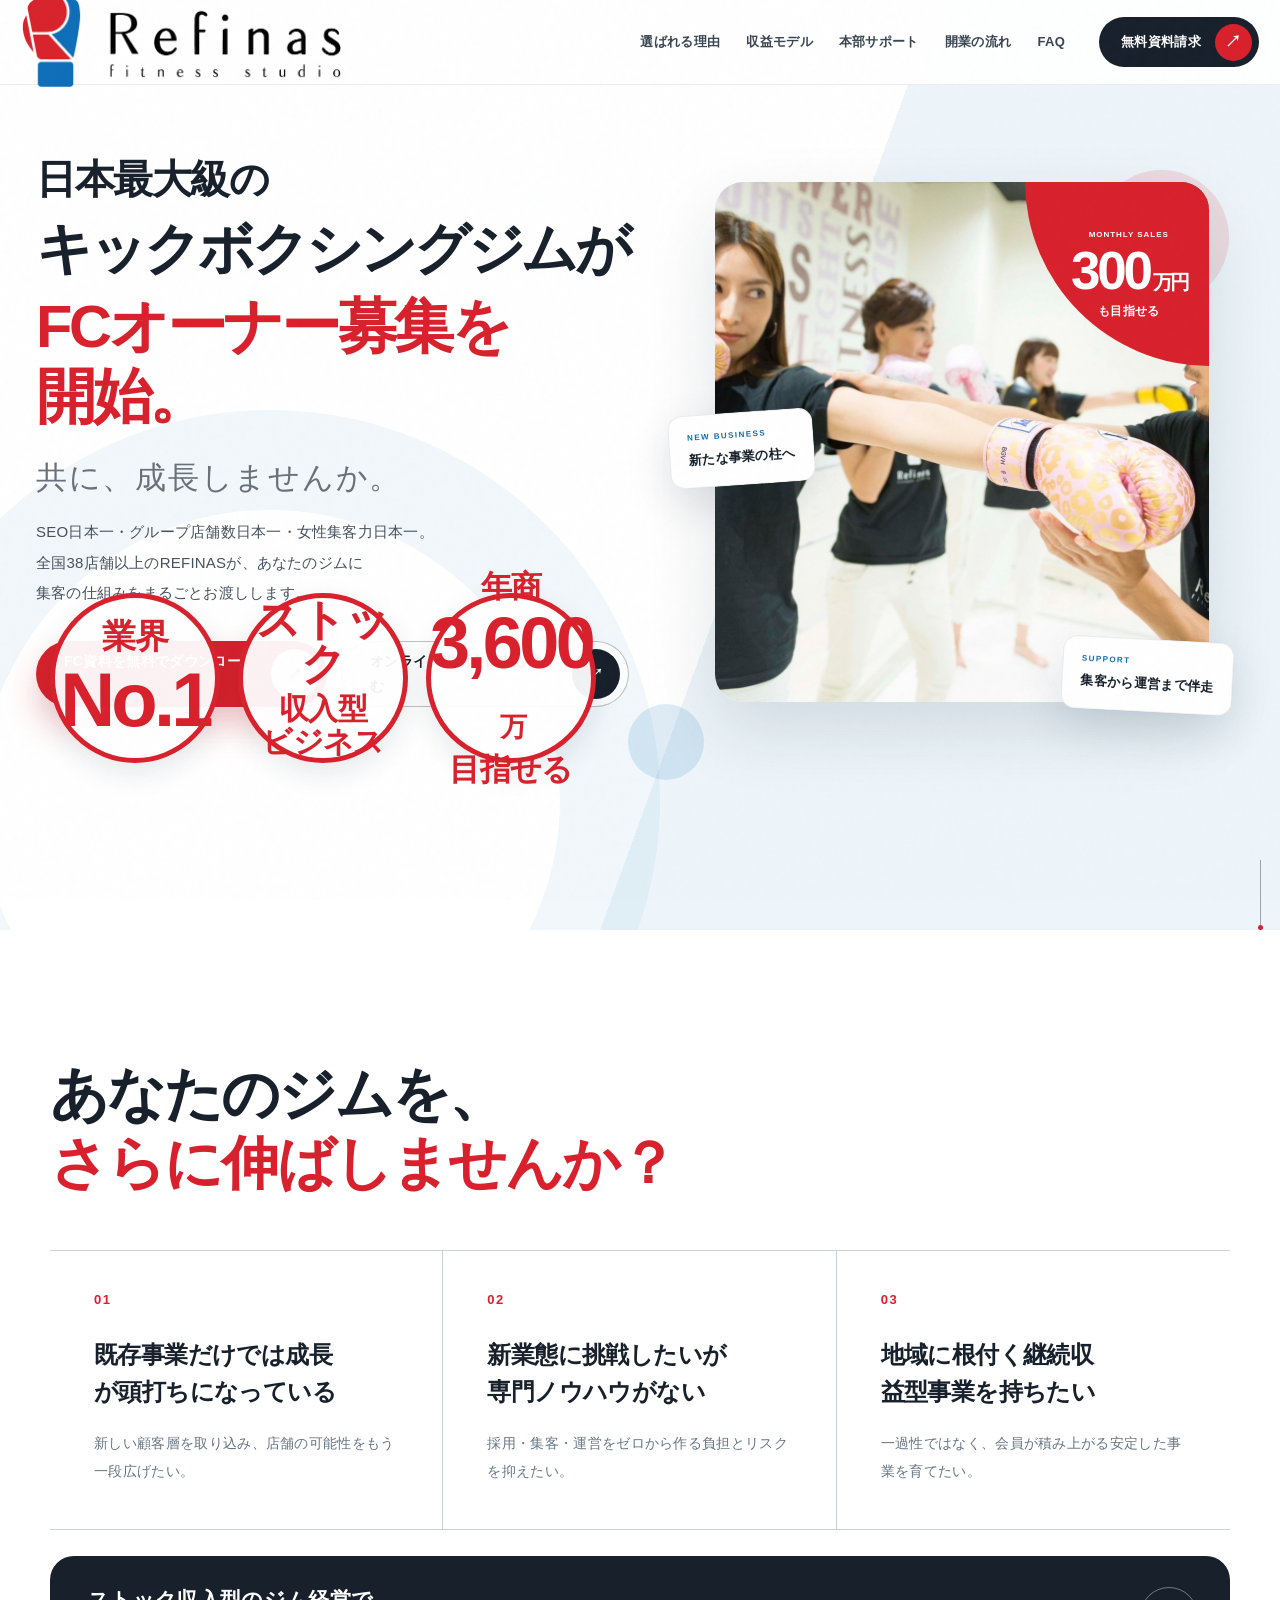
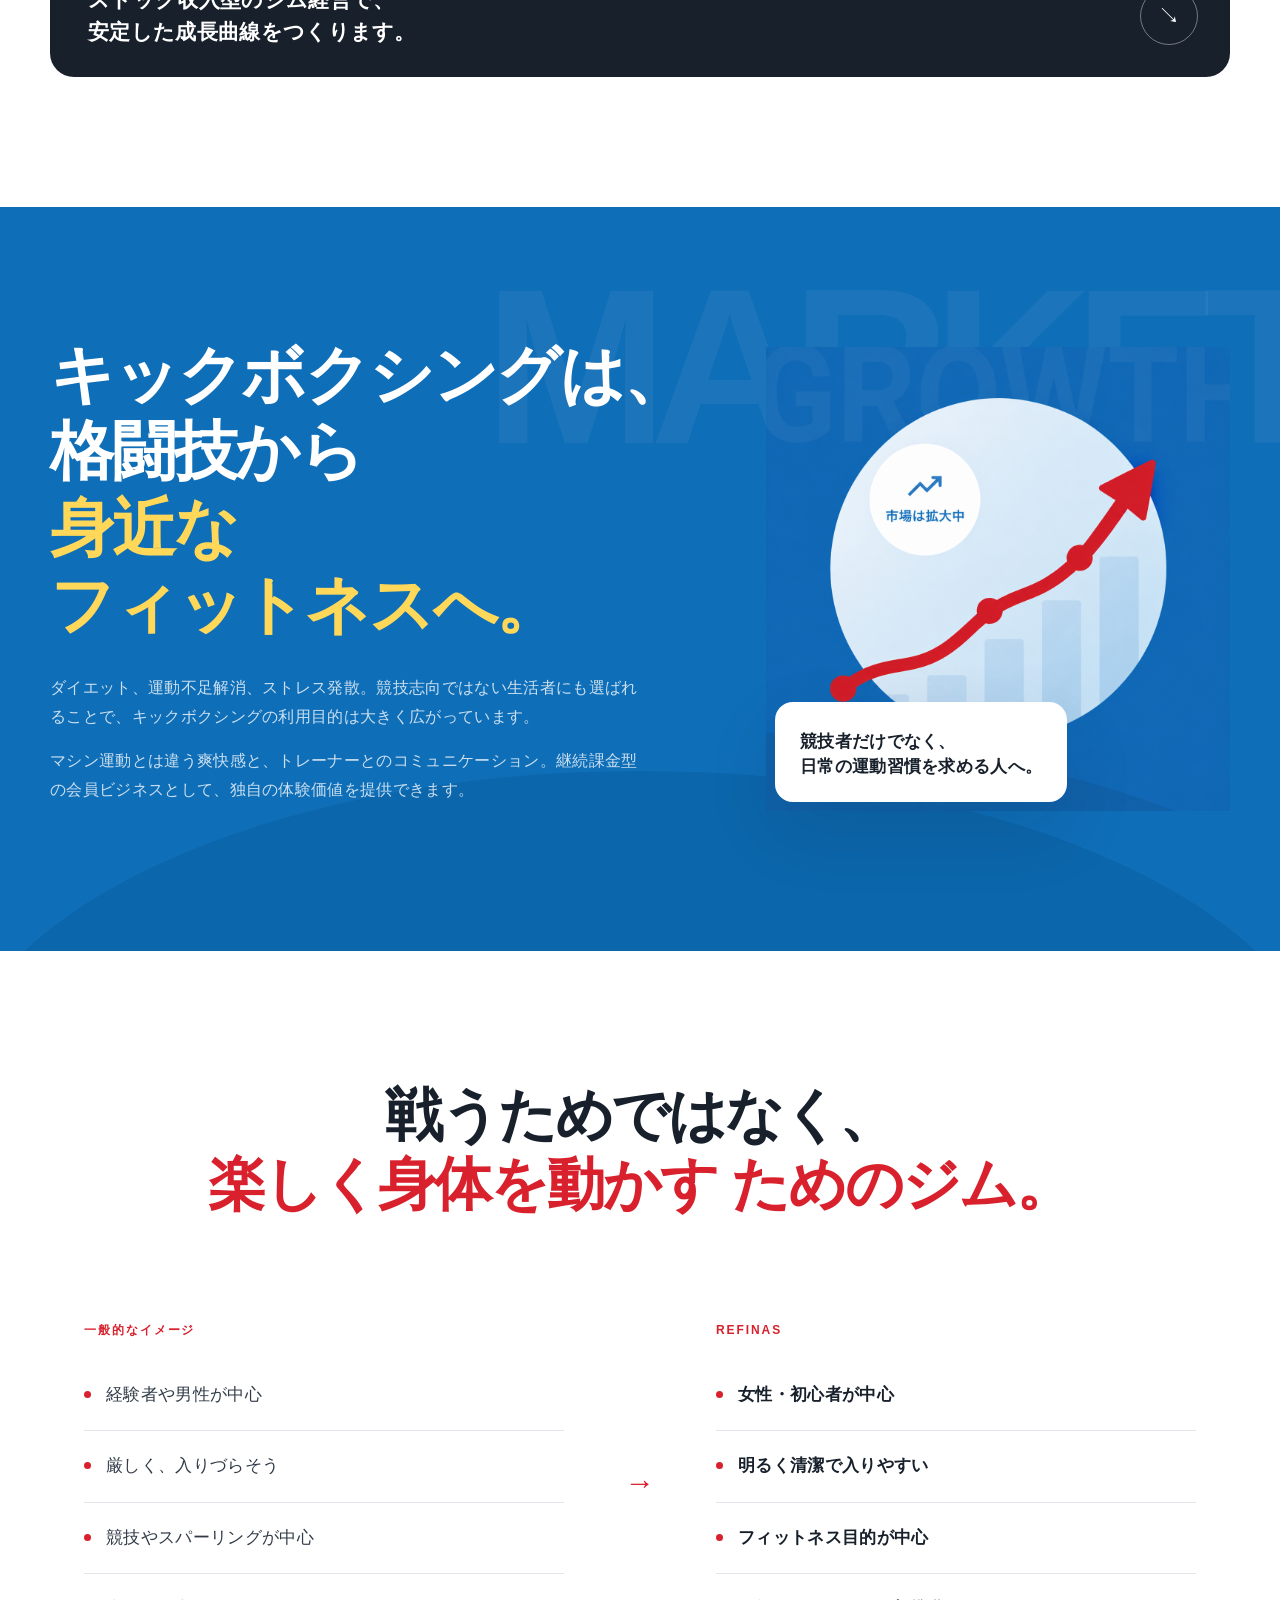
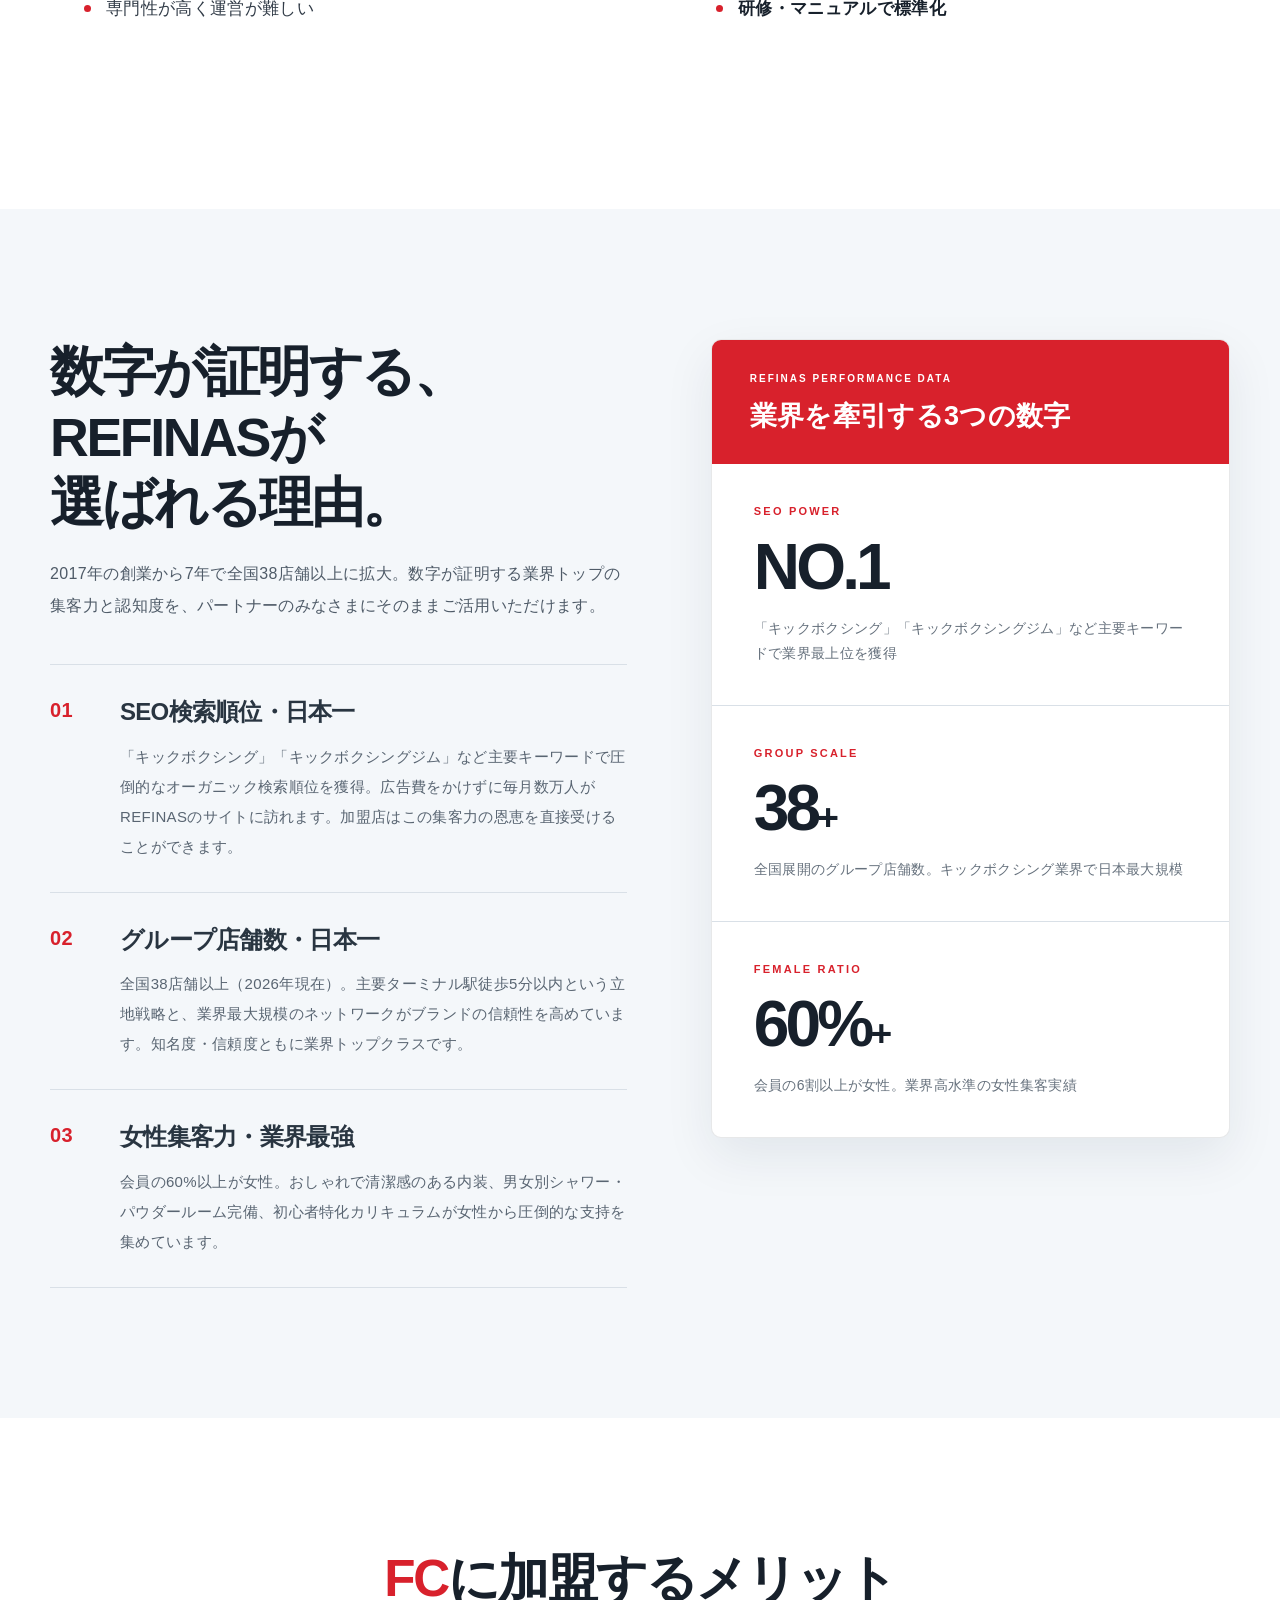
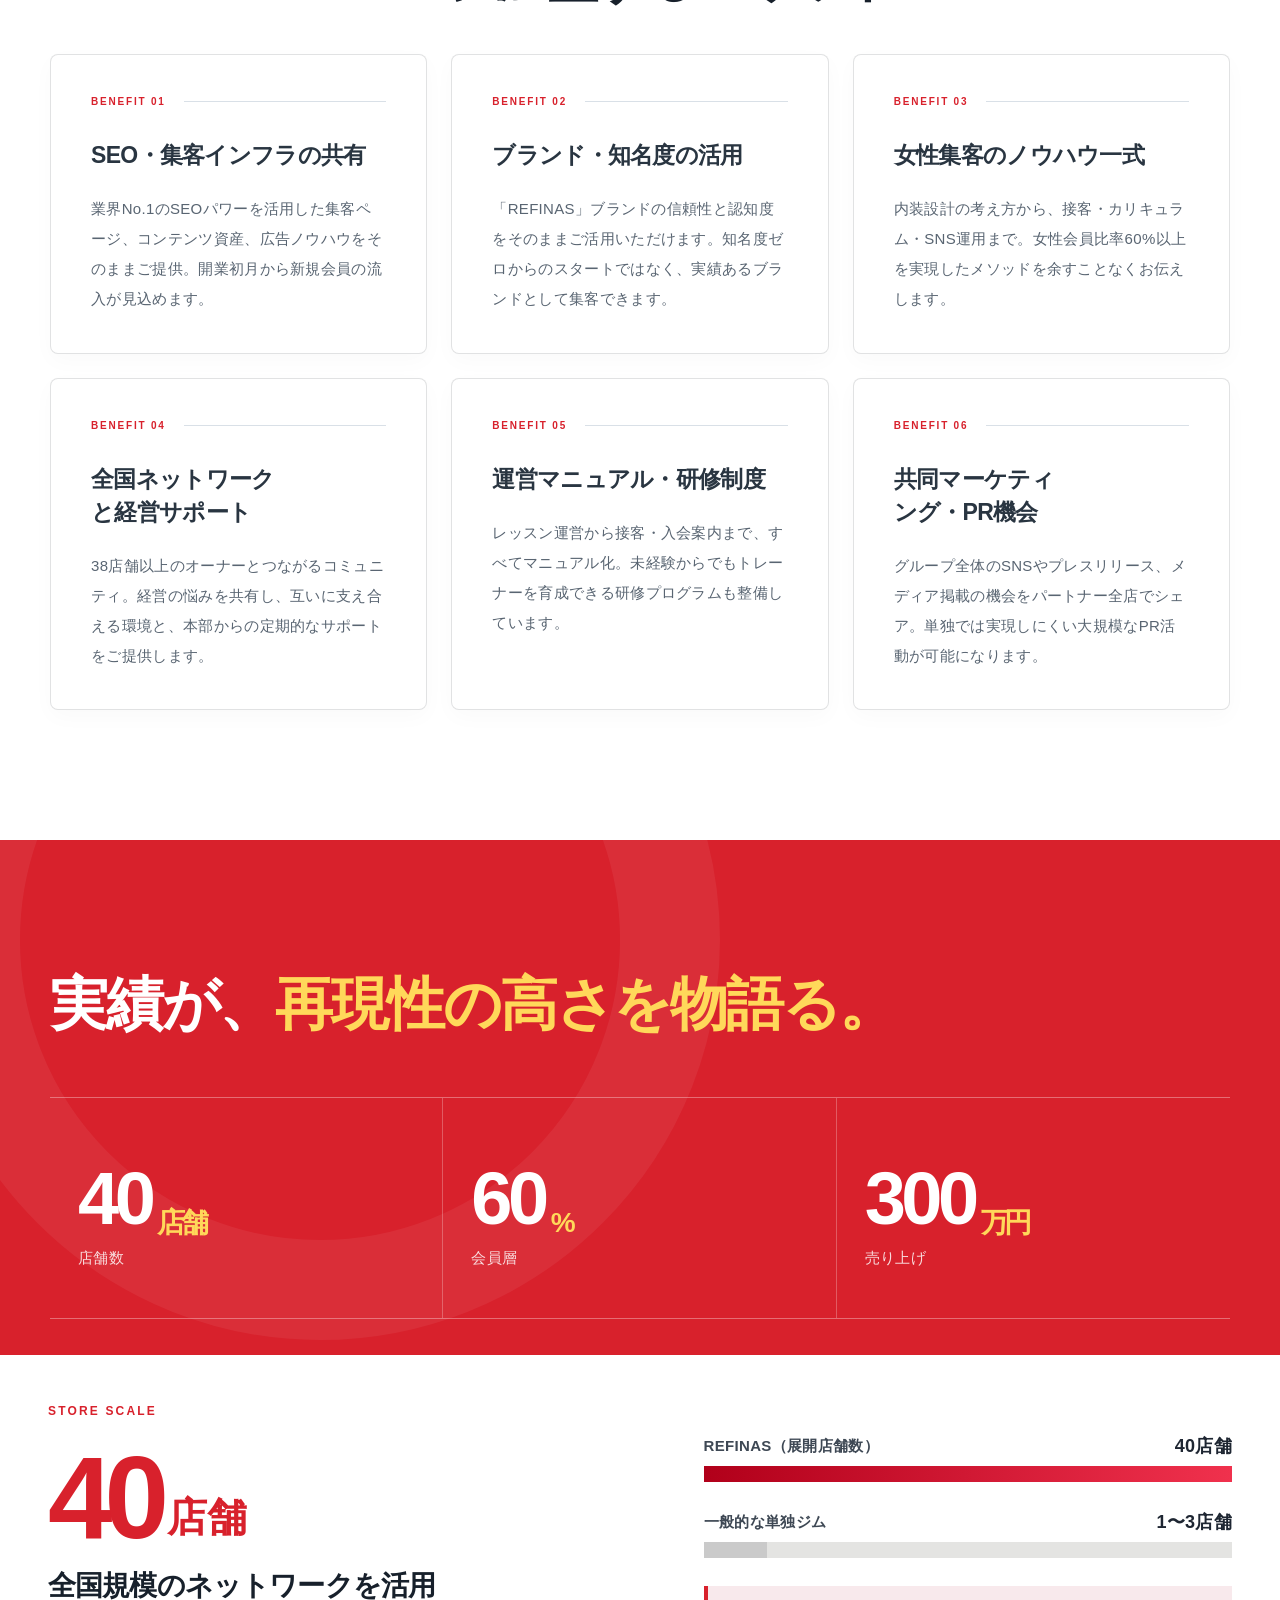
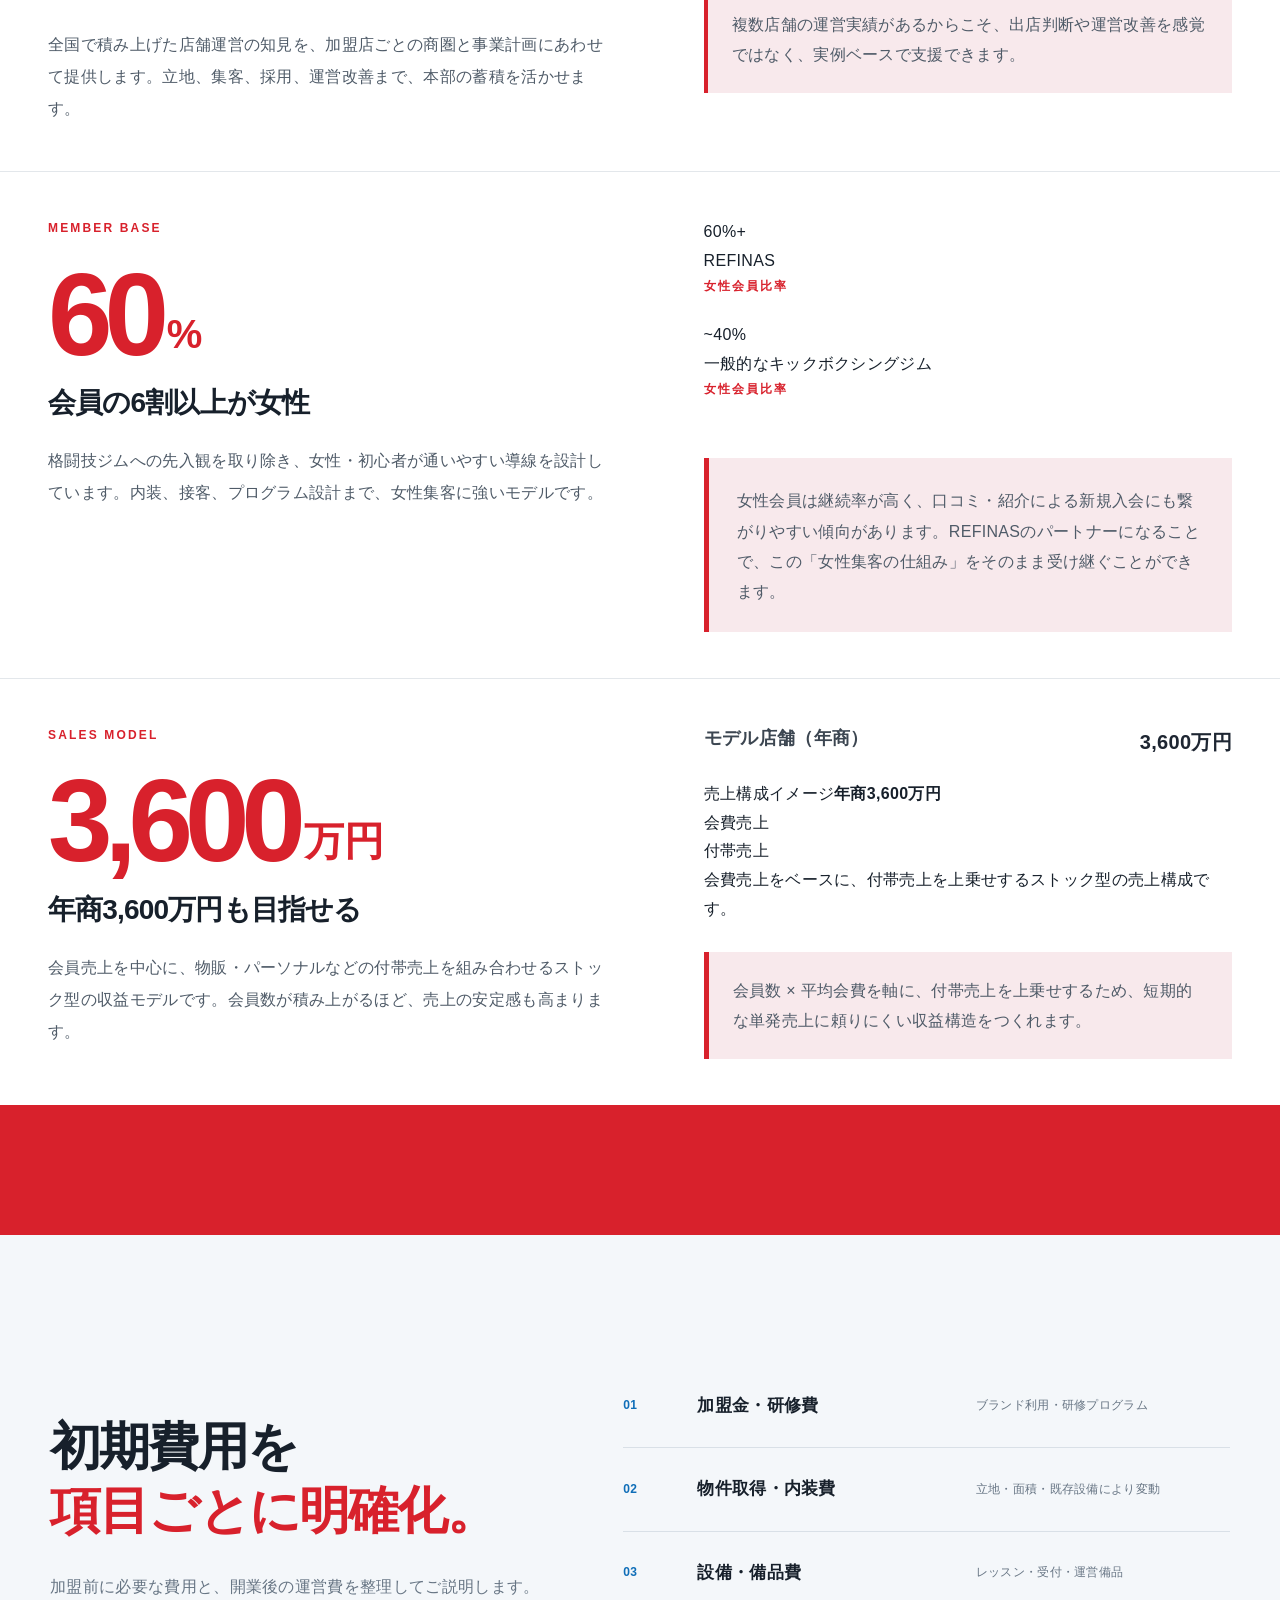
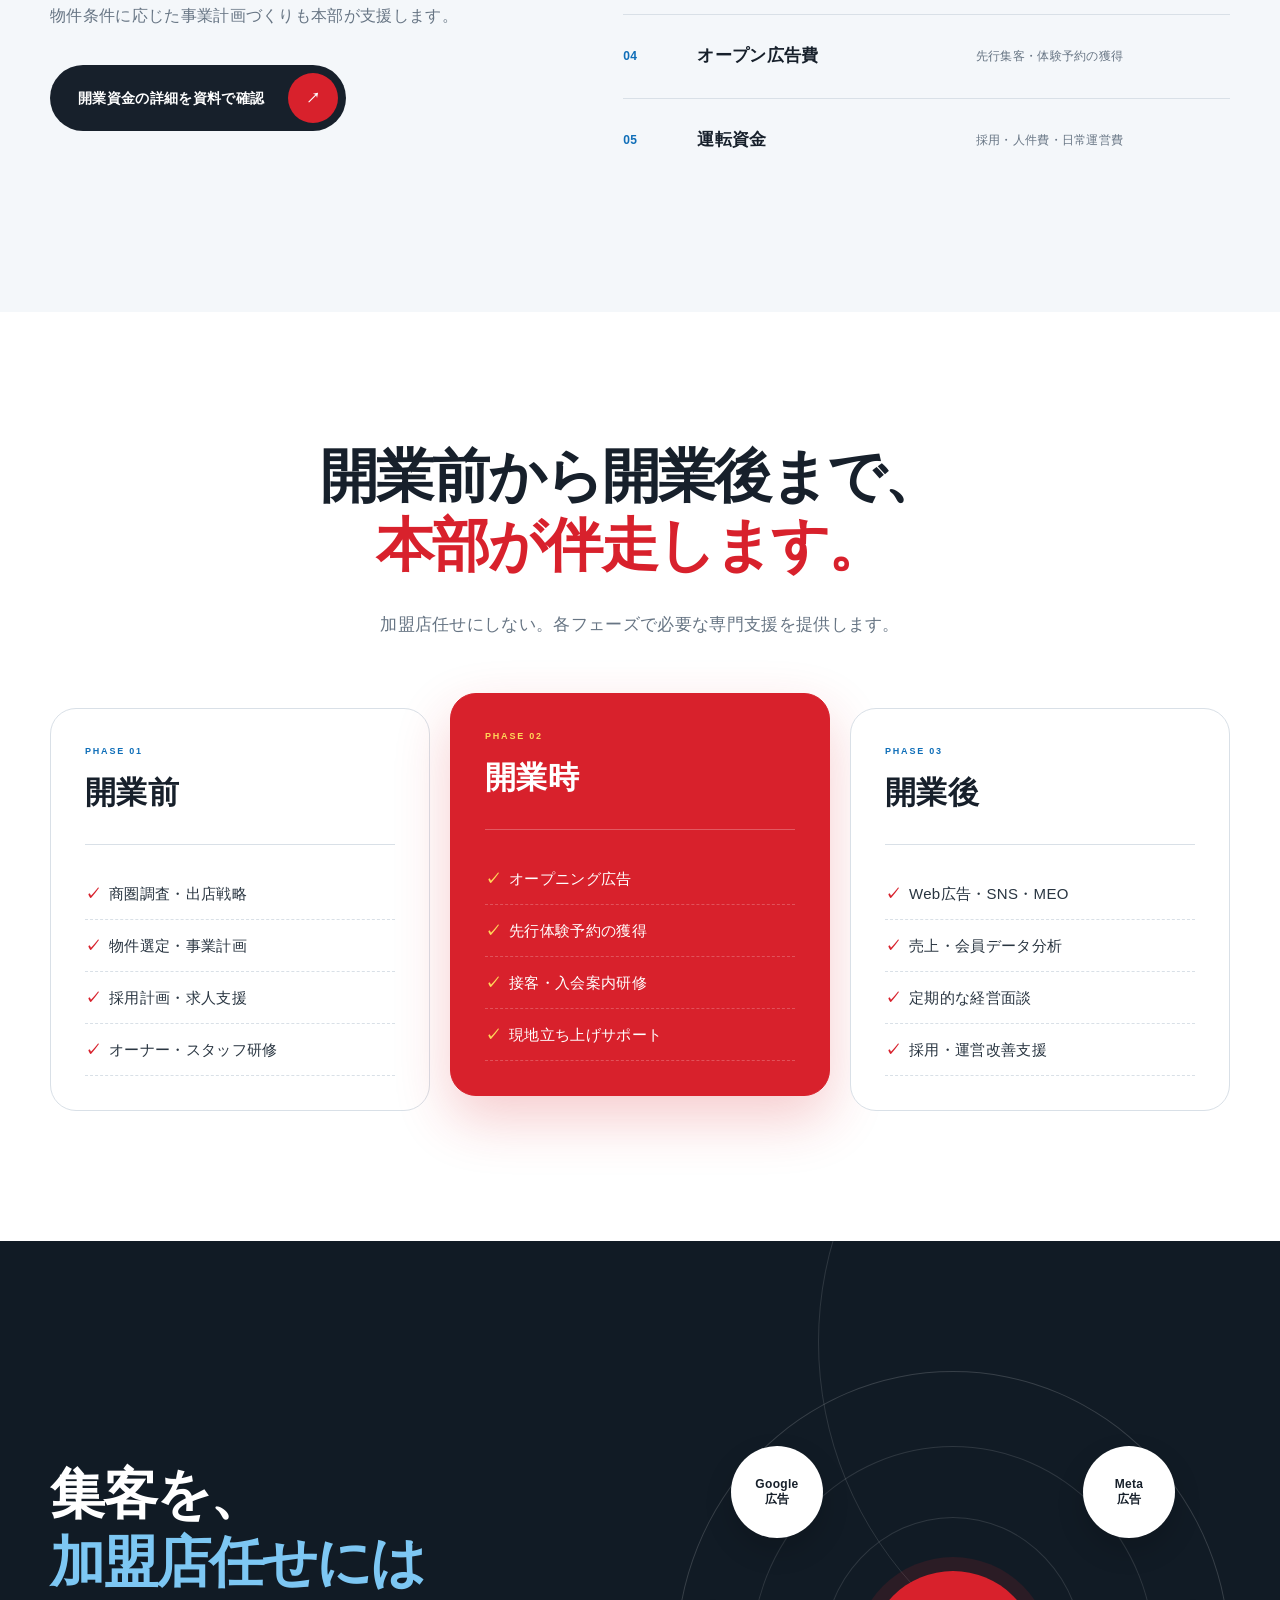
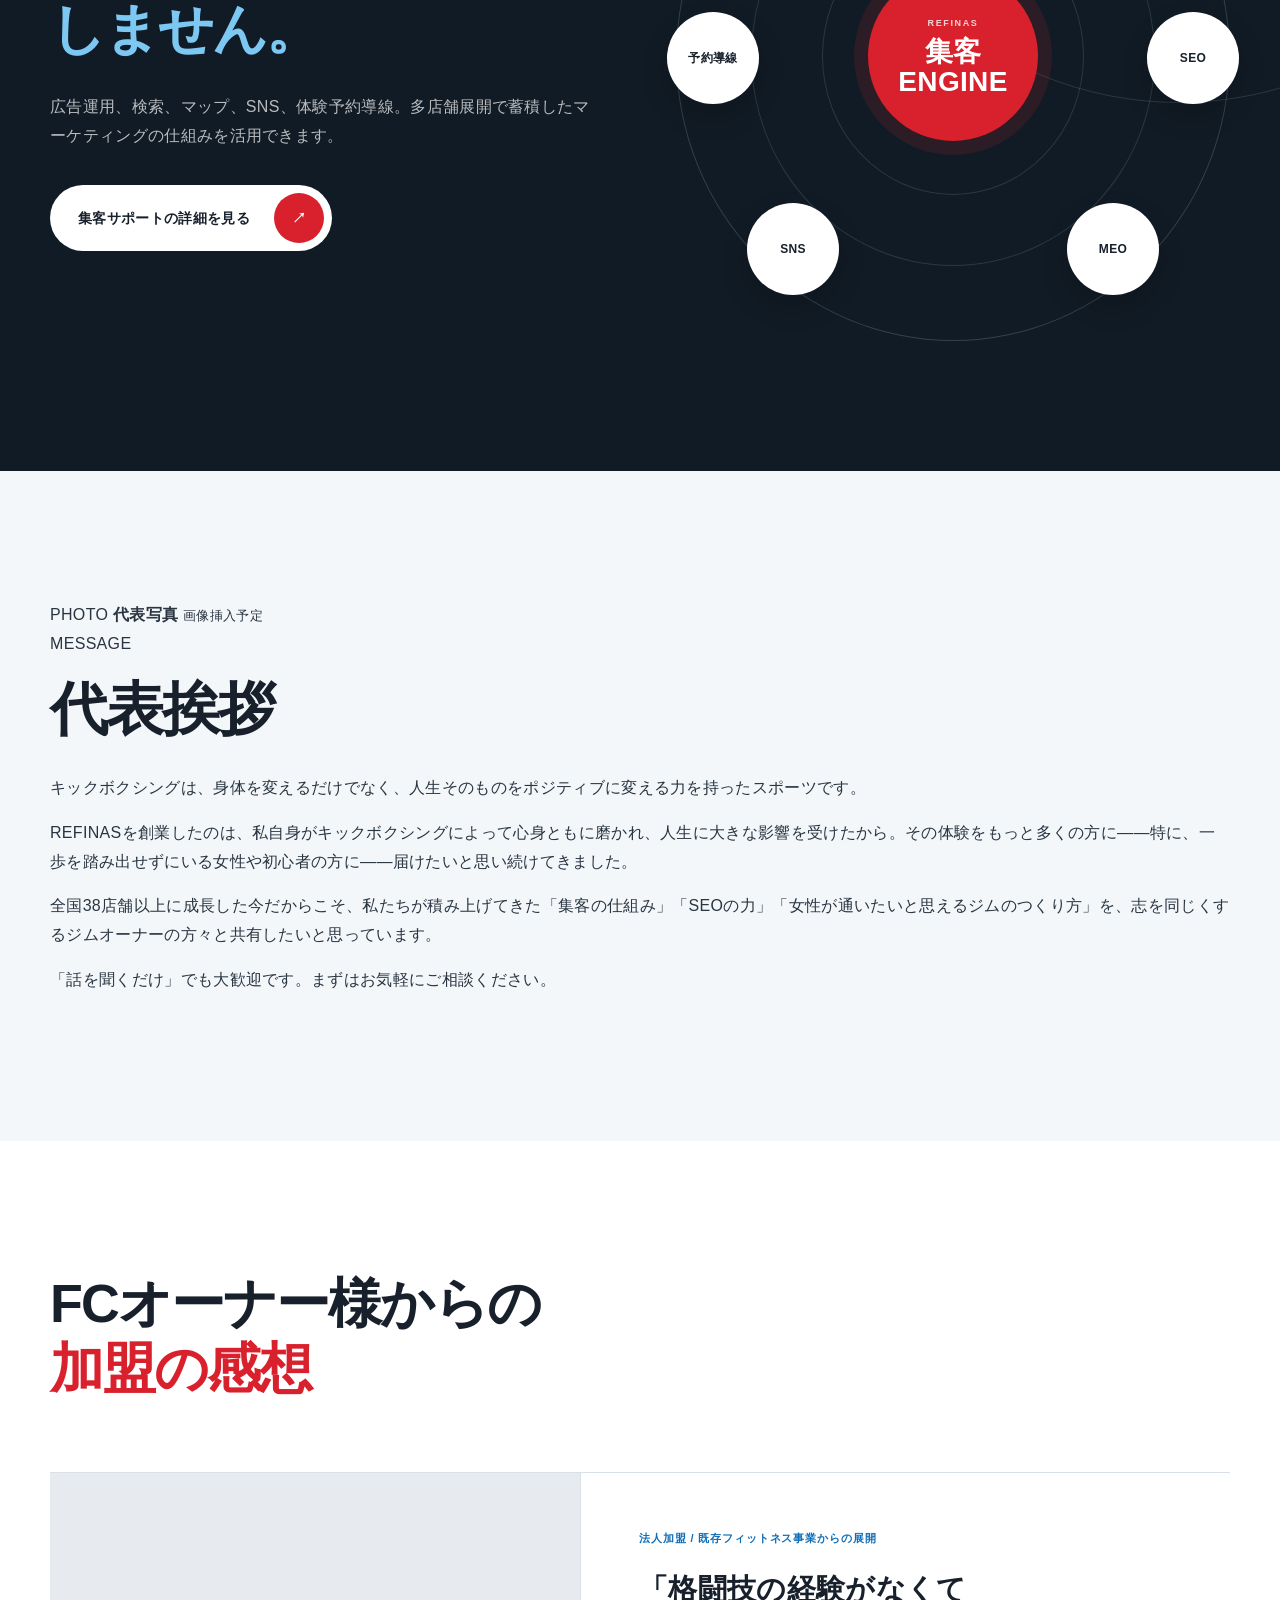
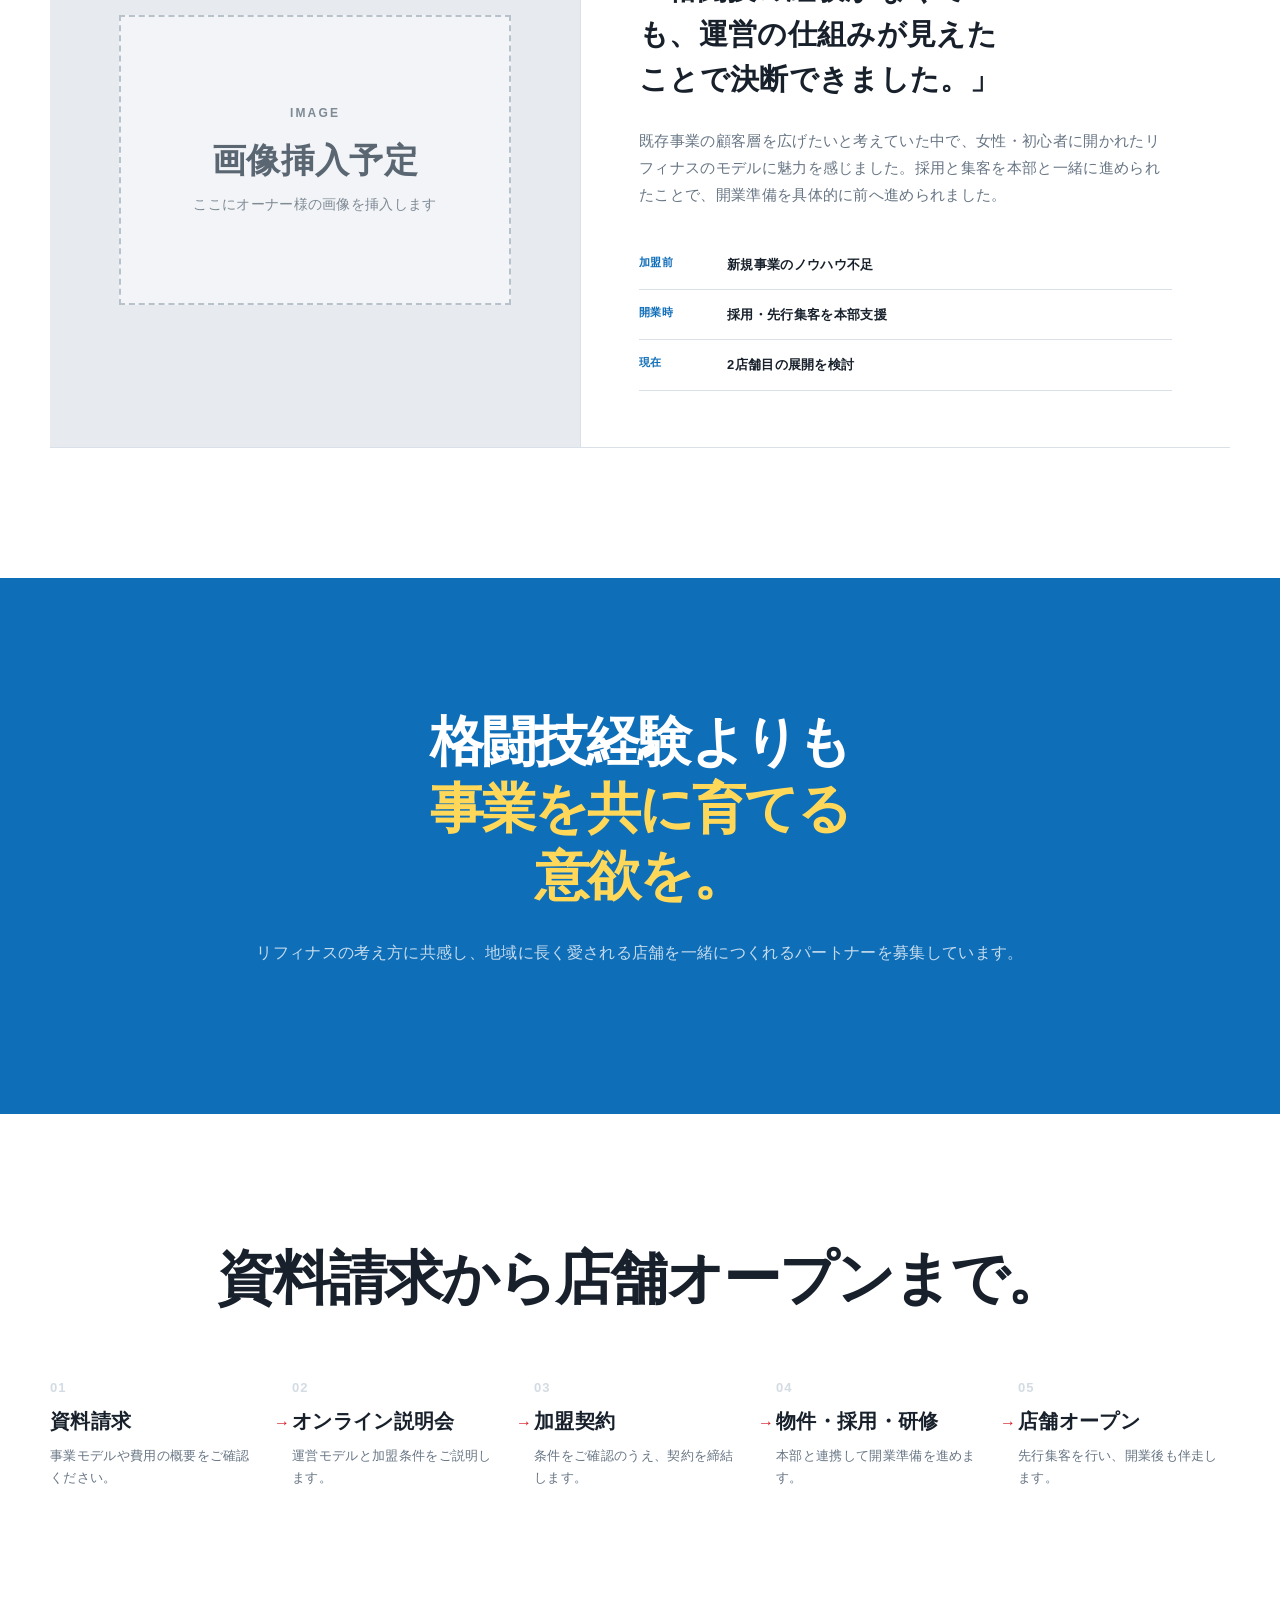
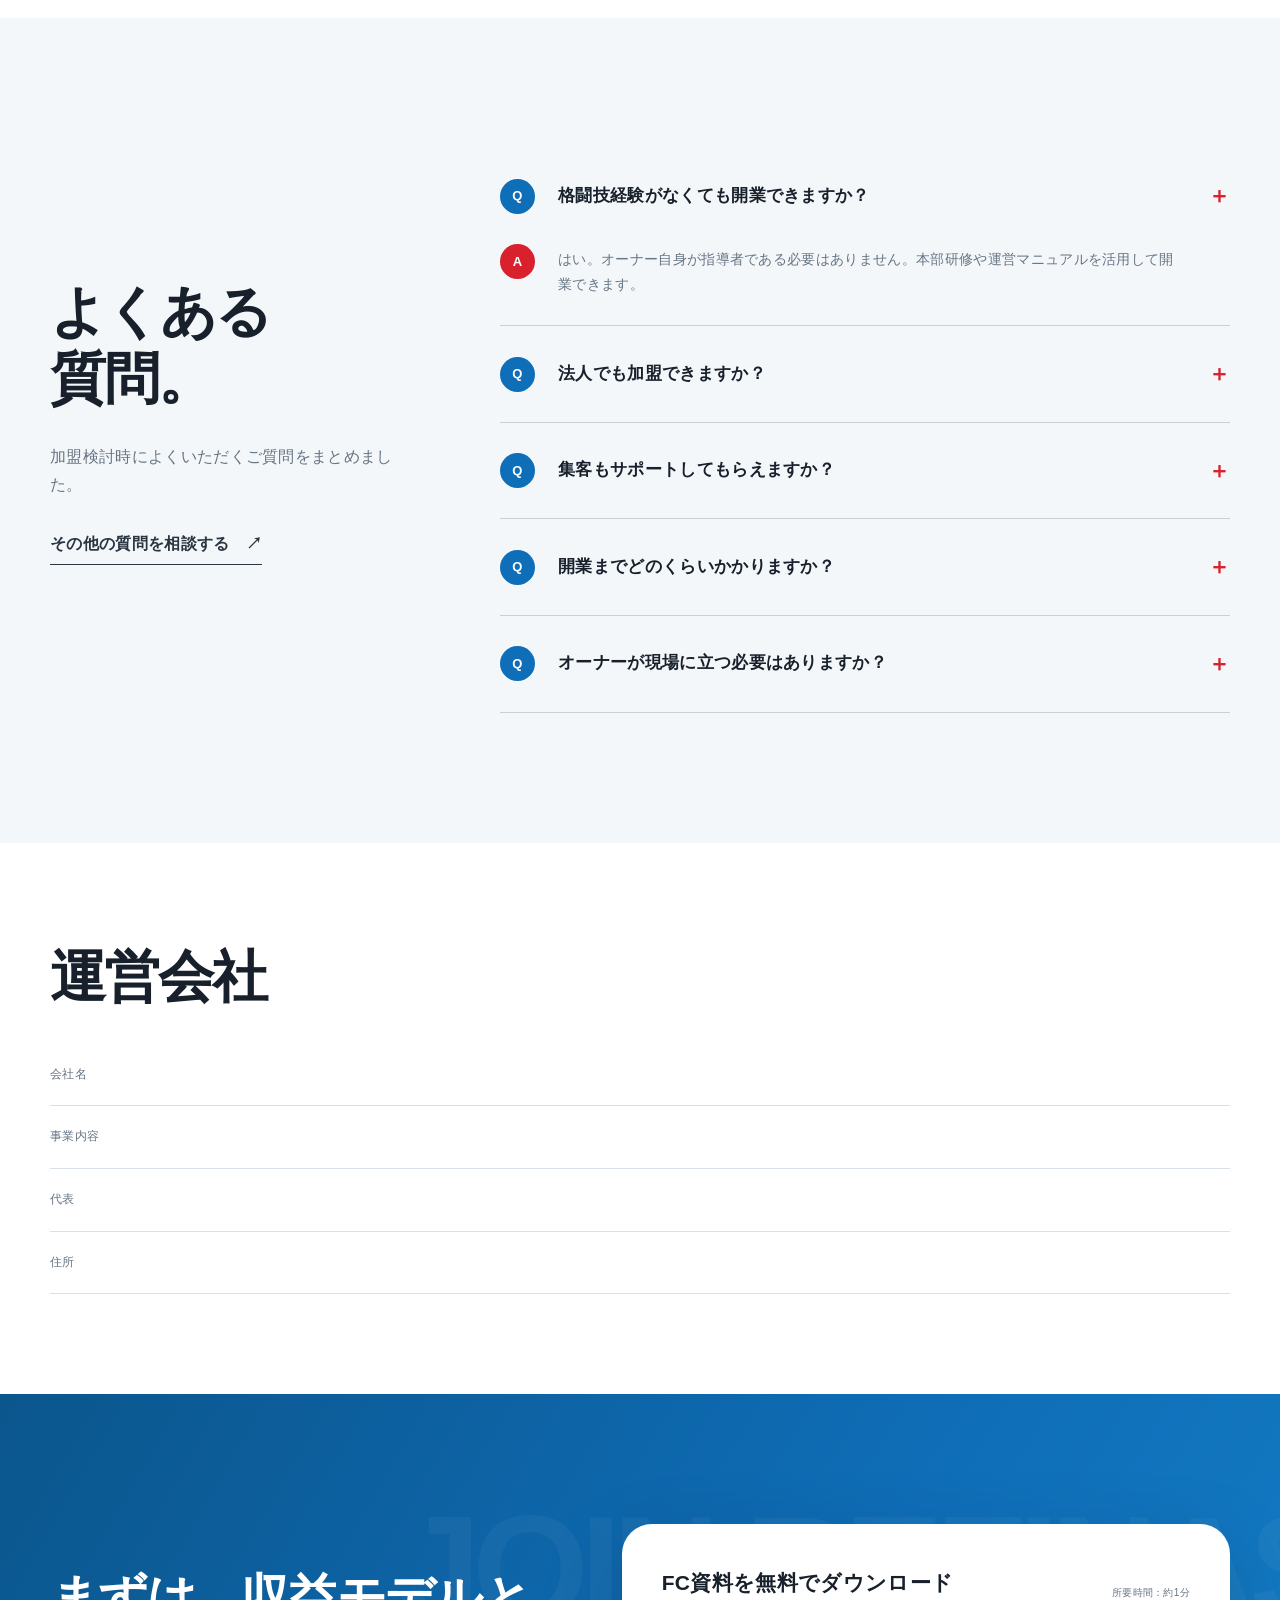
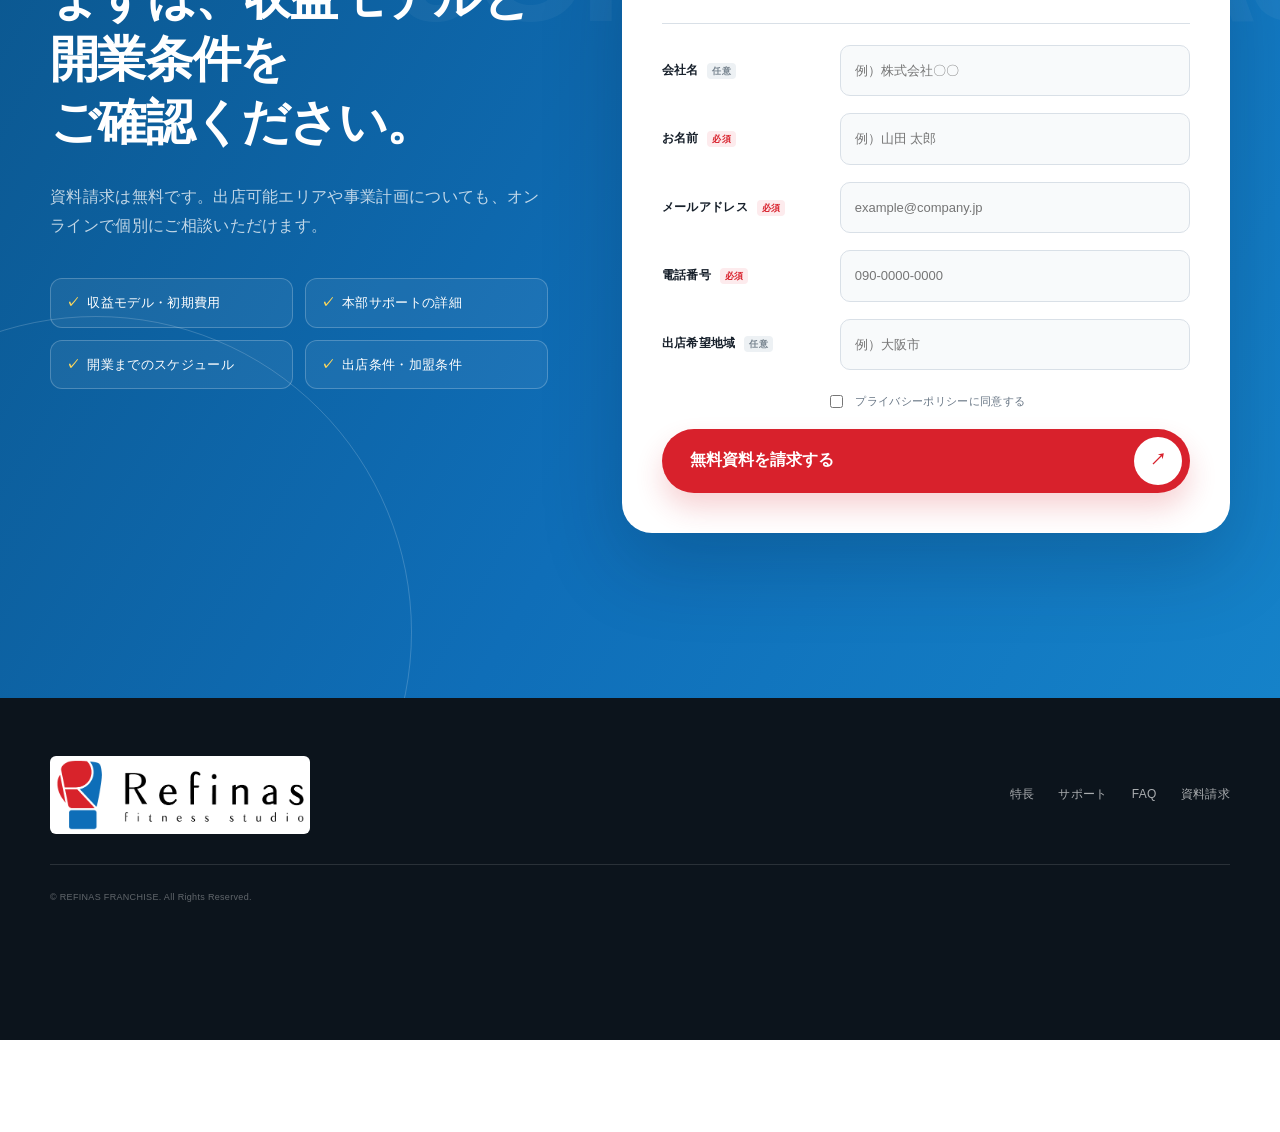
==== commit 3befe1c9: "Add files via upload" ====
--- a/refinas_fc_v2.html
+++ b/refinas_fc_v2.html
@@ -57,18 +57,32 @@
 <a class="btn btn-outline" href="#contact"><span>オンライン説明会に申し込む</span><i>↗</i></a>
 </div>
 </div>
-<!-- HERO_SELECTED_FV_START -->
-<div class="hero-visual hero-visual-selected fade-up" data-delay="100">
-<div class="hero-card-main hero-card-selected">
+<div class="hero-visual fade-up" data-delay="100">
+<div class="hero-card-main">
 <img alt="リフィナスの明るいスタジオでミット打ちをする女性と指導するトレーナー" src="refinas_fc_v2-hero-photo.jpg"/>
-<ul aria-label="事業の特長" class="hero-photo-badges">
-<li class="hero-photo-badge hero-photo-badge-no1"><span>業界</span><b>No.1</b></li>
-<li class="hero-photo-badge hero-photo-badge-stock"><span>ストック収入型</span><b>ビジネス</b></li>
+<div class="hero-stamp"><span>MONTHLY SALES</span><b>300<small>万円</small></b><em>も目指せる</em></div>
+</div>
+<div class="hero-mini-card hero-mini-a">
+<span>NEW BUSINESS</span>
+<b>新たな事業の柱へ</b>
+</div>
+<div class="hero-mini-card hero-mini-b">
+<span>SUPPORT</span>
+<b>集客から運営まで伴走</b>
+</div>
+</div>
+<ul aria-label="ヒーロー訴求" class="hero-badges hero-badges-triple">
+<li class="hero-badge circle-badge circle-badge-no1">
+<div class="circle-text circle-text-no1"><span>業界</span><strong>No.1</strong></div>
+</li>
+<li class="hero-badge circle-badge circle-badge-stock">
+<div class="circle-text circle-text-stock"><span class="stock-main">ストック</span><span>収入型</span><span>ビジネス</span></div>
+</li>
+<li class="hero-badge circle-badge circle-badge-sales">
+<div class="circle-text circle-text-sales"><span>年商</span><strong>3,600<span>万</span></strong><span>目指せる</span></div>
+</li>
 </ul>
 </div>
-</div>
-<!-- HERO_SELECTED_FV_END -->
-</div></div>
 <div aria-hidden="true" class="hero-scroll"><span>SCROLL</span><i></i></div>
 </section>
 <section class="problem section-pad" id="problem">
--- a/refinas_fc_v2.css
+++ b/refinas_fc_v2.css
@@ -1612,468 +1612,88 @@
   .brand-logo-footer{width:min(52vw,220px)}
 }
 
-/* Results graphs restored and locked */
-.female-compare-donut{gap:26px}
-.female-donut-grid{
-  display:grid;
-  grid-template-columns:repeat(2,minmax(0,1fr));
-  gap:20px;
-  align-items:start;
-}
-.female-donut-card{
-  display:grid;
-  justify-items:center;
-  gap:12px;
-}
-.female-donut-ring{
-  --size:150px;
-  --track:#E6E6E4;
-  --fill1:#B0061B;
-  --fill2:#ED3047;
-  width:var(--size);
-  height:var(--size);
+
+/* 2026-08-05 hero circle badges update */
+.hero-visual{position:relative}
+.hero-badges.hero-badges-triple{
+  position:absolute;
+  left:14px;
+  right:-18px;
+  bottom:-18px;
+  z-index:4;
+  display:flex;
+  align-items:flex-end;
+  justify-content:flex-start;
+  gap:18px;
+  width:auto;
+  margin:0;
+  padding:0;
+  background:transparent;
+  border:0;
+  border-radius:0;
+  box-shadow:none;
+  overflow:visible;
+}
+.hero-badges.hero-badges-triple .hero-badge{
+  width:170px;
+  height:170px;
+  min-width:170px;
+  min-height:170px;
+  margin:0;
+  padding:0;
+  border:5px solid var(--red);
   border-radius:50%;
-  background:conic-gradient(from -90deg,var(--fill1) 0 calc(var(--pct)*1%),var(--fill2) 0 calc(var(--pct)*1%),var(--track) 0 100%);
-  position:relative;
-  display:grid;
-  place-items:center;
-}
-.female-donut-ring::after{
-  content:"";
-  position:absolute;
-  inset:22px;
-  border-radius:50%;
-  background:#fff;
-}
-.female-donut-ring span{
-  position:relative;
-  z-index:1;
-  font-size:28px;
-  line-height:1;
-  font-weight:900;
-  color:var(--ink);
-}
-.female-donut-card-sub .female-donut-ring{
-  background:conic-gradient(from -90deg,#BFBFBF 0 calc(var(--pct)*1%),#E6E6E4 0 100%);
-}
-.female-donut-label{
-  display:grid;
-  gap:4px;
-  justify-items:center;
-  text-align:center;
-  font-size:16px;
-  line-height:1.5;
-  font-weight:700;
-  color:#1E2632;
-}
-.female-donut-label small{
-  font-size:12px;
-  letter-spacing:.12em;
-  color:var(--red);
-  font-weight:900;
-}
-
-.sales-figure-stacked{gap:24px}
-.sales-stack-chart{display:grid;gap:16px}
-.sales-stack-head{
-  display:grid;
-  grid-template-columns:1fr auto;
-  gap:14px;
-  align-items:end;
-}
-.sales-stack-head span{
-  font-size:18px;
-  line-height:1.5;
-  color:#3C4651;
-  font-weight:700;
-}
-.sales-stack-head strong{
-  font-size:20px;
-  line-height:1;
-  color:#1E2632;
-  font-weight:900;
-}
-.sales-stack-track{
-  display:flex;
-  height:28px;
-  background:#E6E6E4;
-  overflow:hidden;
-}
-.sales-stack-segment{
+  background:rgba(255,255,255,.94);
+  box-shadow:0 10px 28px rgba(15,39,58,.10);
   display:flex;
   align-items:center;
   justify-content:center;
-  font-size:13px;
-  line-height:1;
-  font-weight:900;
-  color:#fff;
-  min-width:0;
-}
-.sales-stack-member{background:linear-gradient(90deg,#B0061B,#ED3047)}
-.sales-stack-addon{background:#C9C9C9;color:#37414D}
-.sales-stack-caption{
-  font-size:14px;
-  line-height:1.8;
-  color:#4F5B68;
-}
+  text-align:center;
+  flex-direction:column;
+  gap:0;
+}
+.hero-badges.hero-badges-triple .circle-text{display:flex;flex-direction:column;align-items:center;justify-content:center;line-height:1.05;color:var(--red);font-weight:900;letter-spacing:-.04em}
+.hero-badges.hero-badges-triple .circle-text span{display:block}
+.hero-badges.hero-badges-triple .circle-text strong{display:block;color:var(--red);font-weight:900;letter-spacing:-.05em;line-height:1}
+.hero-badges.hero-badges-triple .circle-text-no1 span{font-size:34px;margin-bottom:8px}
+.hero-badges.hero-badges-triple .circle-text-no1 strong{font-size:76px}
+.hero-badges.hero-badges-triple .circle-text-stock .stock-main{font-size:44px;line-height:1;margin-bottom:6px}
+.hero-badges.hero-badges-triple .circle-text-stock span:not(.stock-main){font-size:30px;line-height:1.1}
+.hero-badges.hero-badges-triple .circle-text-sales > span:first-child{font-size:31px;margin-bottom:6px}
+.hero-badges.hero-badges-triple .circle-text-sales strong{font-size:72px;line-height:.95;margin-bottom:8px}
+.hero-badges.hero-badges-triple .circle-text-sales strong span{display:inline;font-size:.38em;margin-left:2px}
+.hero-badges.hero-badges-triple .circle-text-sales > span:last-child{font-size:31px}
+
 @media (max-width:1100px){
-  .female-donut-ring{--size:132px}
-  .female-donut-ring span{font-size:24px}
-}
-@media (max-width:820px){
-  .female-donut-grid{grid-template-columns:1fr;gap:18px}
-  .female-donut-card{justify-items:start;grid-template-columns:auto 1fr;gap:16px 18px;align-items:center}
-  .female-donut-label{justify-items:start;text-align:left}
-  .female-donut-ring{--size:110px}
-  .female-donut-ring::after{inset:18px}
-  .female-donut-ring span{font-size:22px}
-  .sales-stack-head span{font-size:15px}
-  .sales-stack-head strong{font-size:18px}
-  .sales-stack-track{height:24px}
-  .sales-stack-segment{font-size:12px}
-}
-
-/* HERO_BADGES_LOCKED_START
-   This block is the only editable CSS area for the two hero circles.
-   All other page CSS is protected by the QA hash check. */
-.hero-badges.hero-badges-duo{
-  grid-column:1/-1;
-  display:grid !important;
-  grid-template-columns:repeat(2,minmax(0,1fr)) !important;
-  align-items:center;
-  justify-items:center;
-  gap:clamp(28px,7vw,110px);
-  width:100%;
-  margin:18px 0 0;
-  padding:36px 0 22px;
-  list-style:none;
-  background:transparent !important;
-  border:0 !important;
-  border-radius:0 !important;
-  box-shadow:none !important;
-  overflow:visible !important;
-}
-.hero-badges.hero-badges-duo .hero-badge{
-  min-width:0;
-  min-height:0;
-  margin:0 !important;
-  padding:0 !important;
-  display:flex !important;
-  align-items:center;
-  justify-content:center;
-  background:transparent !important;
-  border:0 !important;
-  border-radius:0 !important;
-  box-shadow:none !important;
-  text-align:center;
-}
-.hero-badges.hero-badges-duo .badge-circle-label{
-  width:184px;
-  height:184px;
-  flex:0 0 184px;
-  box-sizing:border-box;
-  display:flex;
-  align-items:center;
-  justify-content:center;
-  padding:12px;
-  border:5px solid var(--red);
-  border-radius:50%;
-  background:transparent;
-  box-shadow:none;
-}
-.hero-badges.hero-badges-duo .badge-circle-label b{
-  display:block;
-  margin:0;
-  color:var(--ink);
-  font-size:30px;
-  line-height:1.15;
-  font-weight:900;
-  letter-spacing:-.055em;
-  white-space:nowrap;
-}
-@media (max-width:820px){
-  .hero-badges.hero-badges-duo{
-    grid-template-columns:repeat(2,minmax(0,1fr)) !important;
-    gap:20px;
-    padding:28px 0 16px;
-  }
-  .hero-badges.hero-badges-duo .badge-circle-label{
-    width:142px;
-    height:142px;
-    flex-basis:142px;
-    border-width:4px;
-  }
-  .hero-badges.hero-badges-duo .badge-circle-label b{
-    font-size:23px;
-  }
-}
-@media (max-width:420px){
-  .hero-badges.hero-badges-duo{
-    gap:12px;
-  }
-  .hero-badges.hero-badges-duo .badge-circle-label{
-    width:128px;
-    height:128px;
-    flex-basis:128px;
-  }
-  .hero-badges.hero-badges-duo .badge-circle-label b{
-    font-size:20px;
-  }
-}
-/* HERO_BADGES_LOCKED_END */
-
-/* REPRESENTATIVE_MESSAGE_RESTORED_START */
-.representative-message-grid{
-  display:grid;
-  grid-template-columns:minmax(360px,.82fr) minmax(0,1.18fr);
-  gap:86px;
-  align-items:center;
-}
-.representative-photo-placeholder{
-  min-height:560px;
-  background:#D9DEE3;
-  display:flex;
-  flex-direction:column;
-  align-items:center;
-  justify-content:center;
-  text-align:center;
-  color:#7D8791;
-}
-.representative-photo-placeholder span{
-  font-size:11px;
-  font-weight:900;
-  letter-spacing:.24em;
-  color:#9AA3AC;
-  margin-bottom:12px;
-}
-.representative-photo-placeholder b{
-  font-size:25px;
-  color:#65707A;
-  margin-bottom:8px;
-}
-.representative-photo-placeholder small{
-  font-size:13px;
-  color:#89939D;
-}
-.representative-message-label{
-  margin:0 0 18px;
-  color:var(--red);
-  font-size:11px;
-  line-height:1;
-  font-weight:900;
-  letter-spacing:.22em;
-}
-.representative-message-copy h2{
-  margin:0 0 36px;
-  color:var(--ink);
-  font-size:clamp(44px,4vw,58px);
-  line-height:1.2;
-}
-.representative-message-body{
-  display:grid;
-  gap:22px;
-}
-.representative-message-body p{
-  margin:0;
-  color:#4F5A65;
-  font-size:15px;
-  line-height:2.05;
-}
-.representative-message-body p:first-child{
-  color:var(--ink);
-  font-size:18px;
-  line-height:1.9;
-  font-weight:800;
-}
-@media (max-width:1000px){
-  .representative-message-grid{gap:54px}
-  .representative-photo-placeholder{min-height:500px}
-}
-@media (max-width:820px){
-  .representative-message-grid{grid-template-columns:1fr;gap:38px}
-  .representative-photo-placeholder{min-height:420px}
-  .representative-message-copy h2{font-size:40px;margin-bottom:28px}
-  .representative-message-body{gap:19px}
-  .representative-message-body p{font-size:14px;line-height:1.95}
-  .representative-message-body p:first-child{font-size:17px;line-height:1.85}
+  .hero-badges.hero-badges-triple{left:8px;right:-10px;gap:12px;bottom:-10px}
+  .hero-badges.hero-badges-triple .hero-badge{width:144px;height:144px;min-width:144px;min-height:144px;border-width:4px}
+  .hero-badges.hero-badges-triple .circle-text-no1 span{font-size:29px}
+  .hero-badges.hero-badges-triple .circle-text-no1 strong{font-size:62px}
+  .hero-badges.hero-badges-triple .circle-text-stock .stock-main{font-size:36px}
+  .hero-badges.hero-badges-triple .circle-text-stock span:not(.stock-main){font-size:25px}
+  .hero-badges.hero-badges-triple .circle-text-sales > span:first-child,
+  .hero-badges.hero-badges-triple .circle-text-sales > span:last-child{font-size:25px}
+  .hero-badges.hero-badges-triple .circle-text-sales strong{font-size:58px}
+}
+@media (max-width:820px){
+  .hero-badges.hero-badges-triple{left:0;right:0;bottom:-12px;justify-content:center;gap:8px}
+  .hero-badges.hero-badges-triple .hero-badge{width:102px;height:102px;min-width:102px;min-height:102px;border-width:3px}
+  .hero-badges.hero-badges-triple .circle-text-no1 span{font-size:20px;margin-bottom:4px}
+  .hero-badges.hero-badges-triple .circle-text-no1 strong{font-size:41px}
+  .hero-badges.hero-badges-triple .circle-text-stock .stock-main{font-size:25px;margin-bottom:2px}
+  .hero-badges.hero-badges-triple .circle-text-stock span:not(.stock-main){font-size:18px}
+  .hero-badges.hero-badges-triple .circle-text-sales > span:first-child{font-size:18px;margin-bottom:3px}
+  .hero-badges.hero-badges-triple .circle-text-sales strong{font-size:38px;margin-bottom:3px}
+  .hero-badges.hero-badges-triple .circle-text-sales > span:last-child{font-size:18px}
 }
 @media (max-width:560px){
-  .representative-photo-placeholder{min-height:350px}
-  .representative-message-copy h2{font-size:34px}
-}
-/* REPRESENTATIVE_MESSAGE_RESTORED_END */
-
-/* HERO_SELECTED_FV_CSS_START */
-.hero{
-  min-height:900px;
-  padding-top:126px;
-  padding-bottom:72px;
-}
-.hero-inner{
-  width:min(1460px,calc(100% - 56px));
-  grid-template-columns:minmax(520px,.84fr) minmax(760px,1.16fr);
-  gap:0;
-  align-items:center;
-}
-.hero-copy{
-  position:relative;
-  z-index:2;
-  padding-right:12px;
-  align-self:start;
-  padding-top:4px;
-}
-.hero-visual-selected{
-  position:relative;
-  min-height:740px;
-  padding:0;
-  align-self:stretch;
-  display:flex;
-  align-items:center;
-}
-.hero-card-selected{
-  width:100%;
-  height:740px;
-  position:relative;
-  overflow:hidden;
-  transform:none;
-  border-radius:34% 0 0 34% / 50% 0 0 50%;
-  background:#fff;
-  box-shadow:none;
-}
-.hero-card-selected img{
-  width:100%;
-  height:100%;
-  object-fit:cover;
-  object-position:42% center;
-}
-.hero-stamp,
-.hero-mini-card,
-.hero-badges.hero-badges-duo{
-  display:none!important;
-}
-.hero-photo-badges{
-  position:absolute;
-  right:34px;
-  bottom:34px;
-  z-index:3;
-  display:flex;
-  align-items:center;
-  gap:18px;
-  margin:0;
-  padding:0;
-  list-style:none;
-}
-.hero-photo-badge{
-  width:164px;
-  height:164px;
-  box-sizing:border-box;
-  border:4px solid var(--red);
-  border-radius:50%;
-  background:rgba(255,255,255,.94);
-  box-shadow:0 10px 28px rgba(15,39,58,.16),0 0 0 5px rgba(255,255,255,.72);
-  display:flex;
-  flex-direction:column;
-  align-items:center;
-  justify-content:center;
-  text-align:center;
-  color:var(--red);
-  line-height:1.05;
-}
-.hero-photo-badge span,
-.hero-photo-badge b{
-  display:block;
-  margin:0;
-  color:var(--red);
-  font-weight:900;
-}
-.hero-photo-badge-no1 span{font-size:26px}
-.hero-photo-badge-no1 b{font-size:45px;letter-spacing:-.04em}
-.hero-photo-badge-stock span{font-size:19px;line-height:1.25}
-.hero-photo-badge-stock b{font-size:24px;margin-top:7px}
-@media (max-width:1200px){
-  .hero{padding-top:118px}
-  .hero-inner{
-    width:min(1200px,calc(100% - 42px));
-    grid-template-columns:minmax(450px,.86fr) minmax(560px,1.14fr);
-    gap:0;
-  }
-  .hero-copy{padding-top:0}
-  .hero-visual-selected{min-height:650px}
-  .hero-card-selected{height:650px}
-  .hero-photo-badge{width:142px;height:142px}
-  .hero-photo-badge-no1 span{font-size:22px}
-  .hero-photo-badge-no1 b{font-size:39px}
-  .hero-photo-badge-stock span{font-size:17px}
-  .hero-photo-badge-stock b{font-size:21px}
-}
-@media (max-width:820px){
-  .hero{
-    min-height:auto;
-    padding-top:112px;
-    padding-bottom:70px;
-  }
-  .hero-inner{
-    width:calc(100% - 28px);
-    grid-template-columns:1fr;
-    gap:28px;
-  }
-  .hero-copy{padding-right:0}
-  .hero-visual-selected{
-    min-height:0;
-    padding:0;
-  }
-  .hero-card-selected{
-    height:448px;
-    border-radius:28px;
-  }
-  .hero-photo-badges{
-    right:16px;
-    bottom:16px;
-    gap:10px;
-  }
-  .hero-photo-badge{
-    width:104px;
-    height:104px;
-    border-width:3px;
-    box-shadow:0 8px 20px rgba(15,39,58,.14),0 0 0 3px rgba(255,255,255,.7);
-  }
-  .hero-photo-badge-no1 span{font-size:16px}
-  .hero-photo-badge-no1 b{font-size:28px}
-  .hero-photo-badge-stock span{font-size:12px}
-  .hero-photo-badge-stock b{font-size:16px;margin-top:4px}
-}
-@media (max-width:480px){
-  .hero-card-selected{height:368px;border-radius:24px}
-  .hero-photo-badges{right:10px;bottom:10px;gap:8px}
-  .hero-photo-badge{width:88px;height:88px;border-width:2.5px}
-  .hero-photo-badge-no1 span{font-size:13px}
-  .hero-photo-badge-no1 b{font-size:24px}
-  .hero-photo-badge-stock span{font-size:10px;line-height:1.2}
-  .hero-photo-badge-stock b{font-size:13px;margin-top:3px}
-}
-/* HERO_SELECTED_FV_CSS_END */
-
-
-/* HERO_BUTTON_NOWRAP_START */
-.hero-actions .btn{
-  min-width:0;
-  padding:7px 7px 7px 18px;
-  gap:12px;
-  font-size:13px;
-}
-.hero-actions .btn span{
-  white-space:nowrap;
-}
-.hero-actions .btn i{
-  width:46px;
-  height:46px;
-  flex:0 0 46px;
-}
-@media (max-width:820px){
-  .hero-actions .btn{
-    padding-left:21px;
-    gap:18px;
-    font-size:12px;
-  }
-}
-/* HERO_BUTTON_NOWRAP_END */
+  .hero-badges.hero-badges-triple{bottom:-2px;gap:6px}
+  .hero-badges.hero-badges-triple .hero-badge{width:92px;height:92px;min-width:92px;min-height:92px}
+  .hero-badges.hero-badges-triple .circle-text-no1 span{font-size:18px}
+  .hero-badges.hero-badges-triple .circle-text-no1 strong{font-size:35px}
+  .hero-badges.hero-badges-triple .circle-text-stock .stock-main{font-size:22px}
+  .hero-badges.hero-badges-triple .circle-text-stock span:not(.stock-main){font-size:16px}
+  .hero-badges.hero-badges-triple .circle-text-sales > span:first-child,
+  .hero-badges.hero-badges-triple .circle-text-sales > span:last-child{font-size:16px}
+  .hero-badges.hero-badges-triple .circle-text-sales strong{font-size:34px}
+}
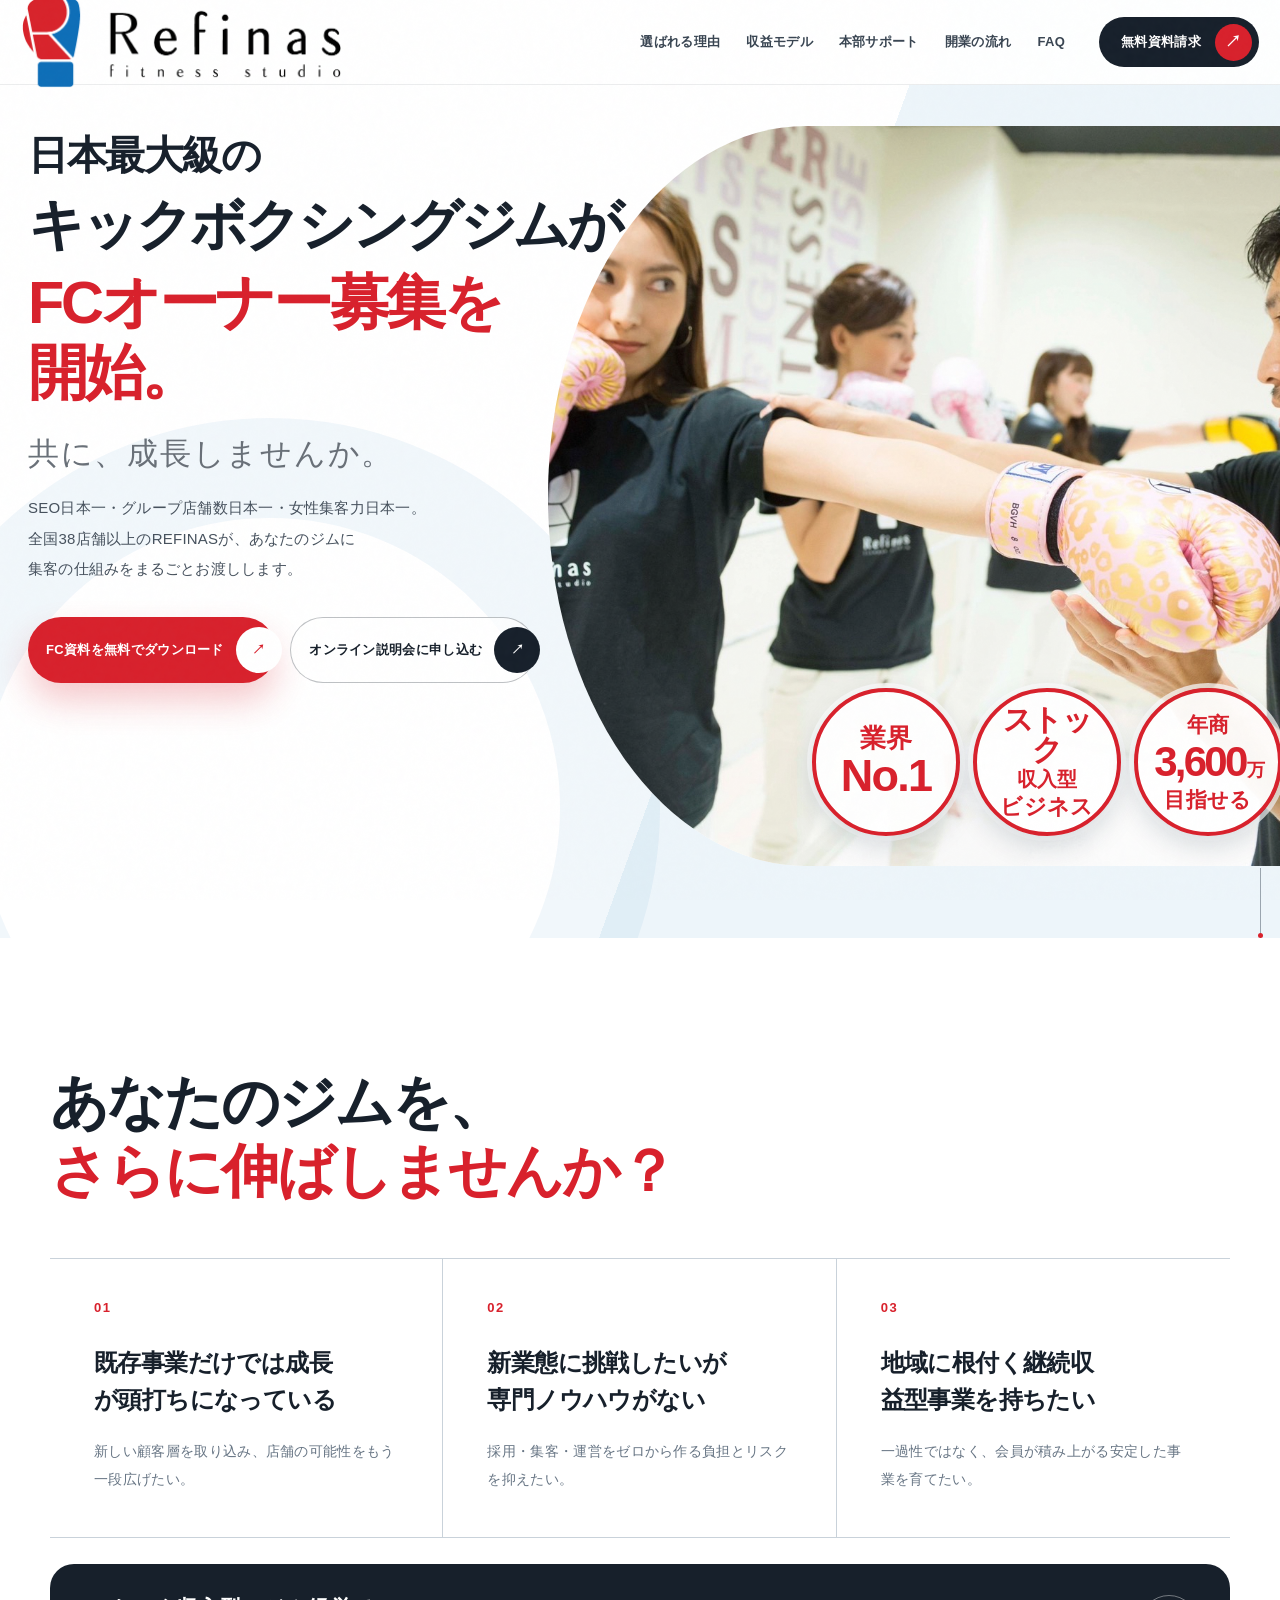
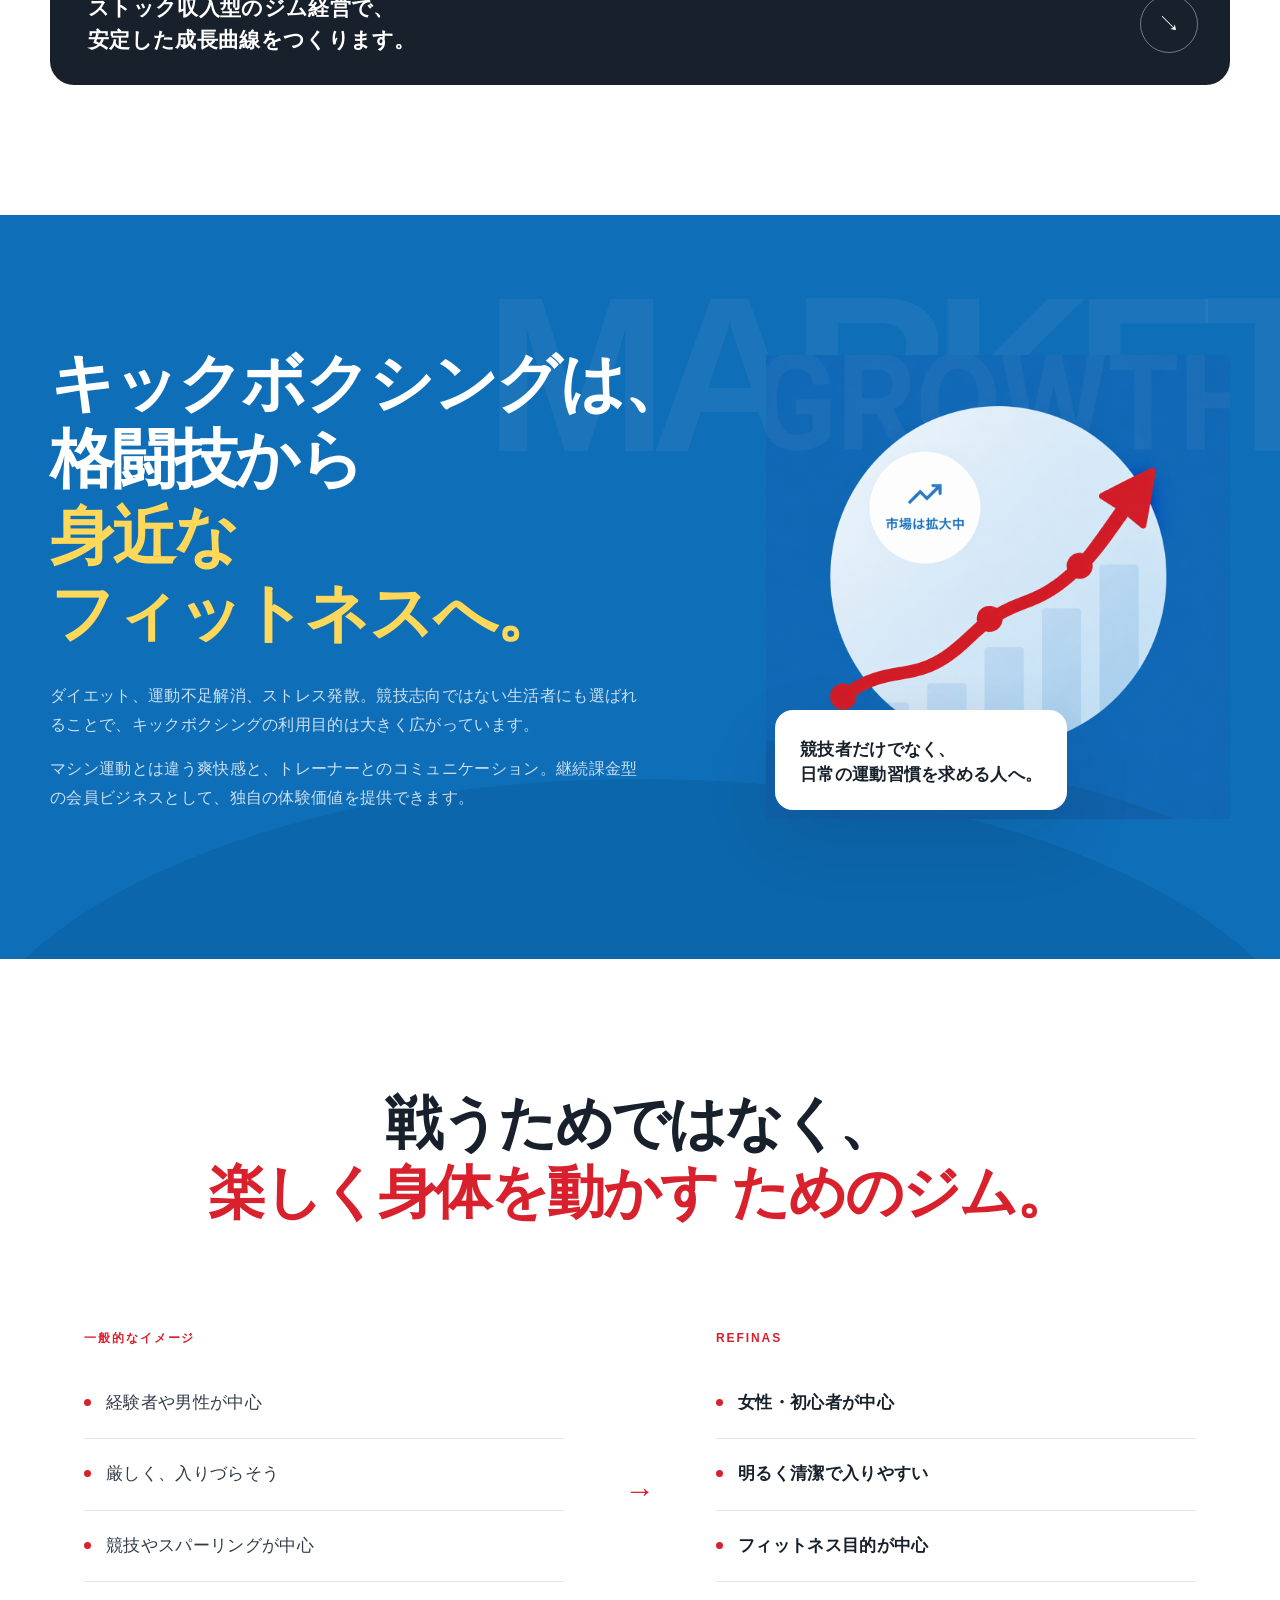
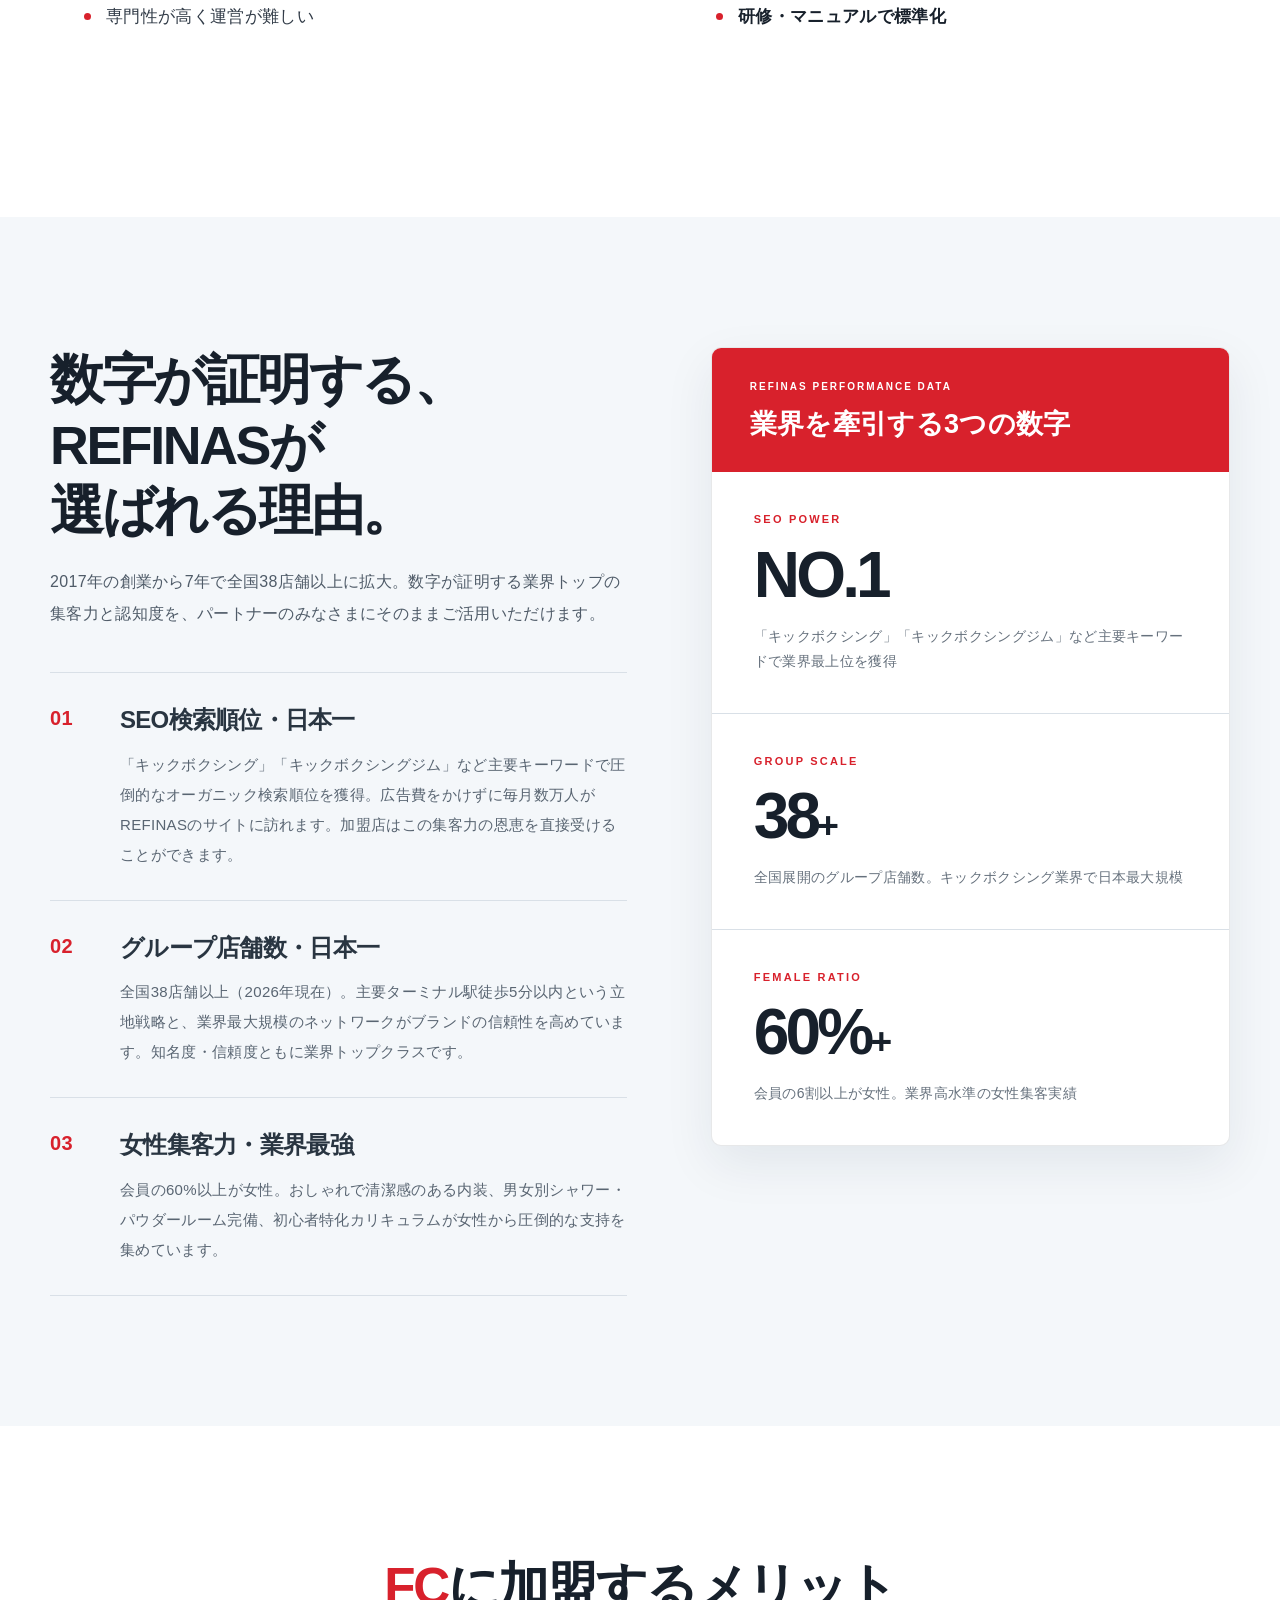
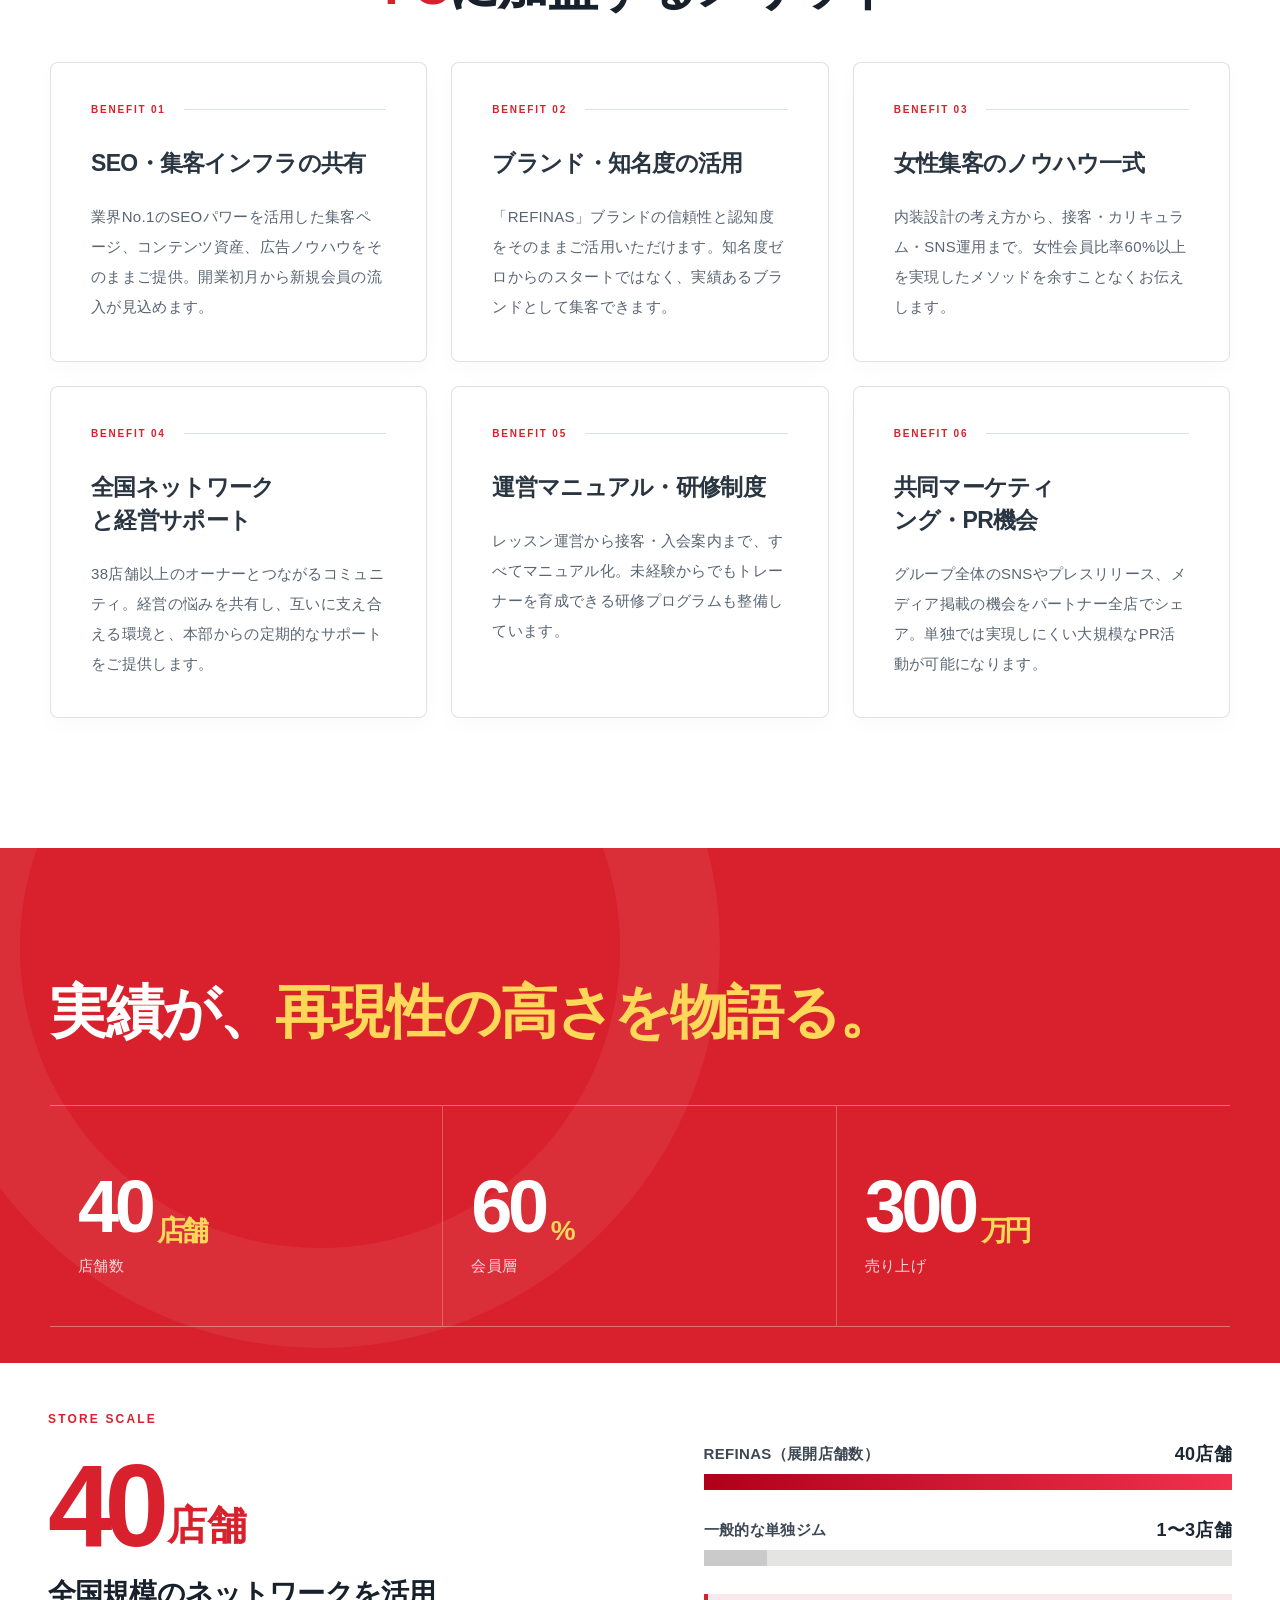
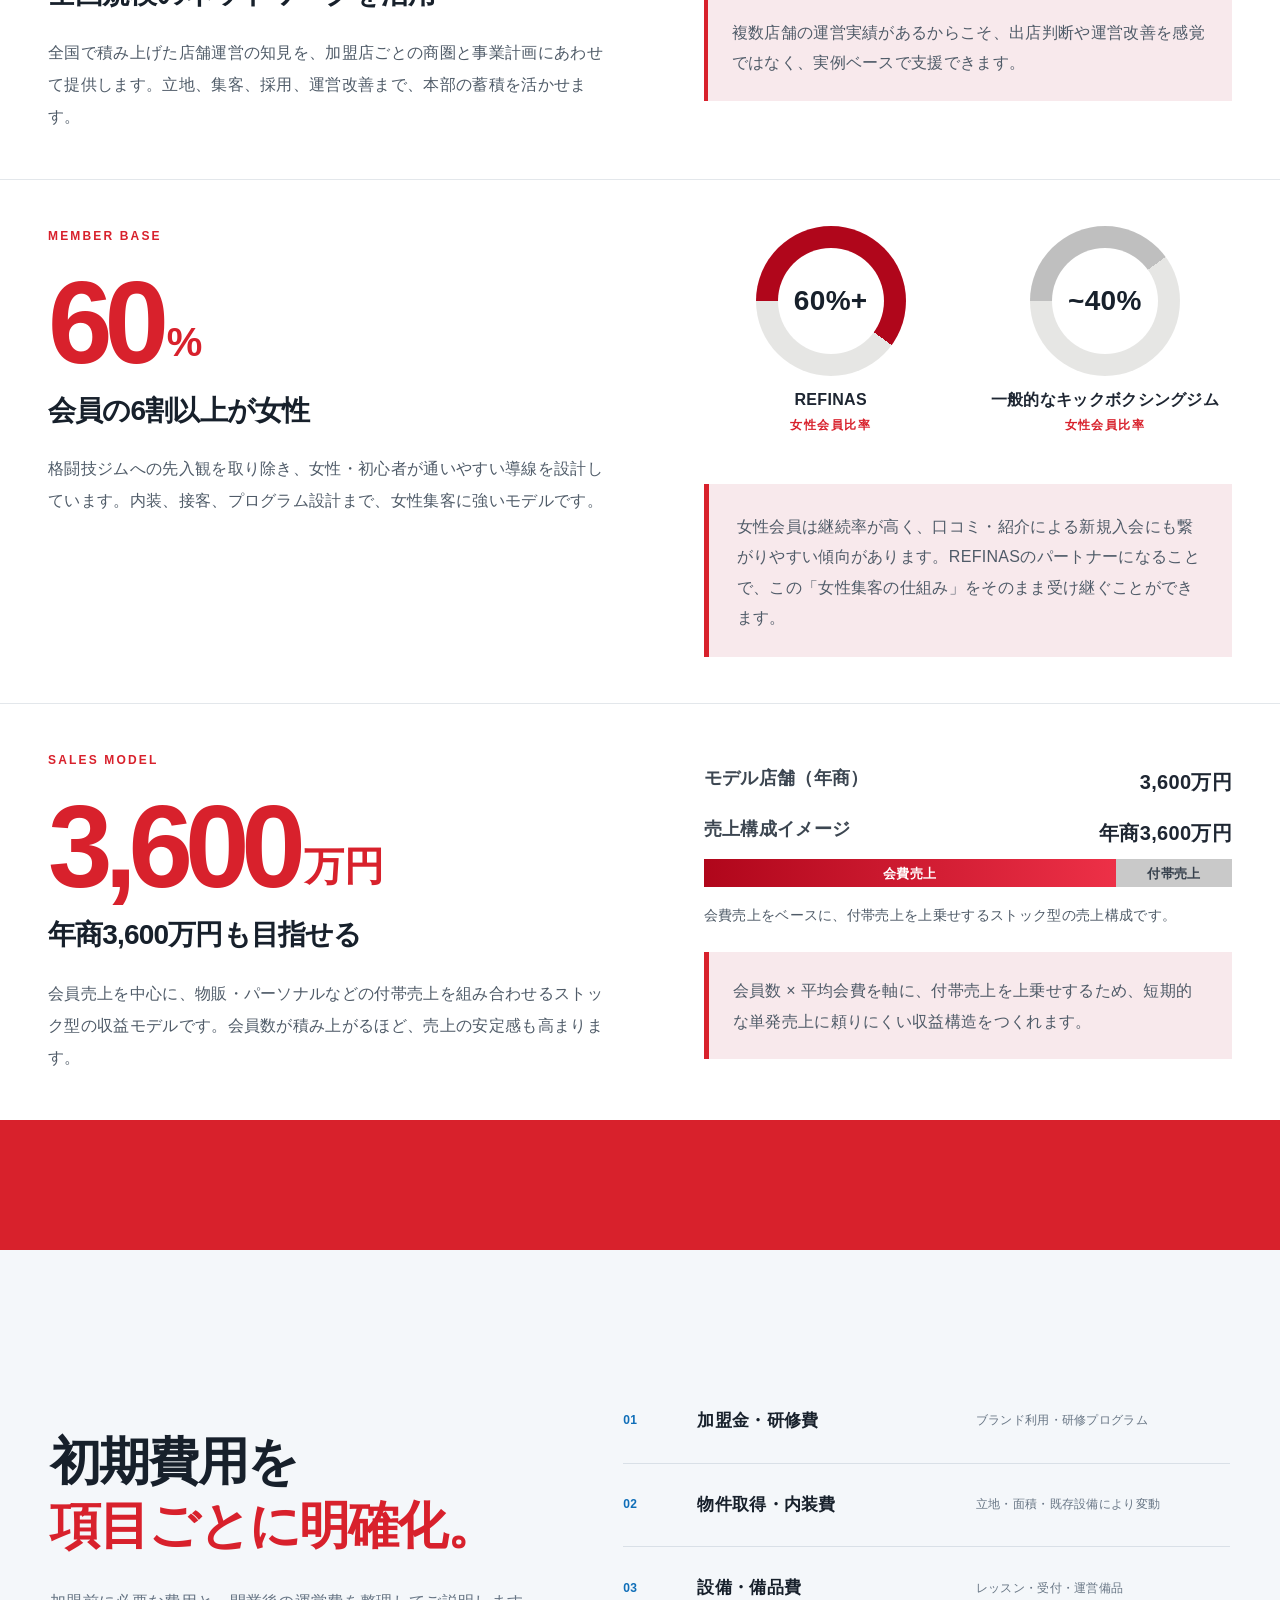
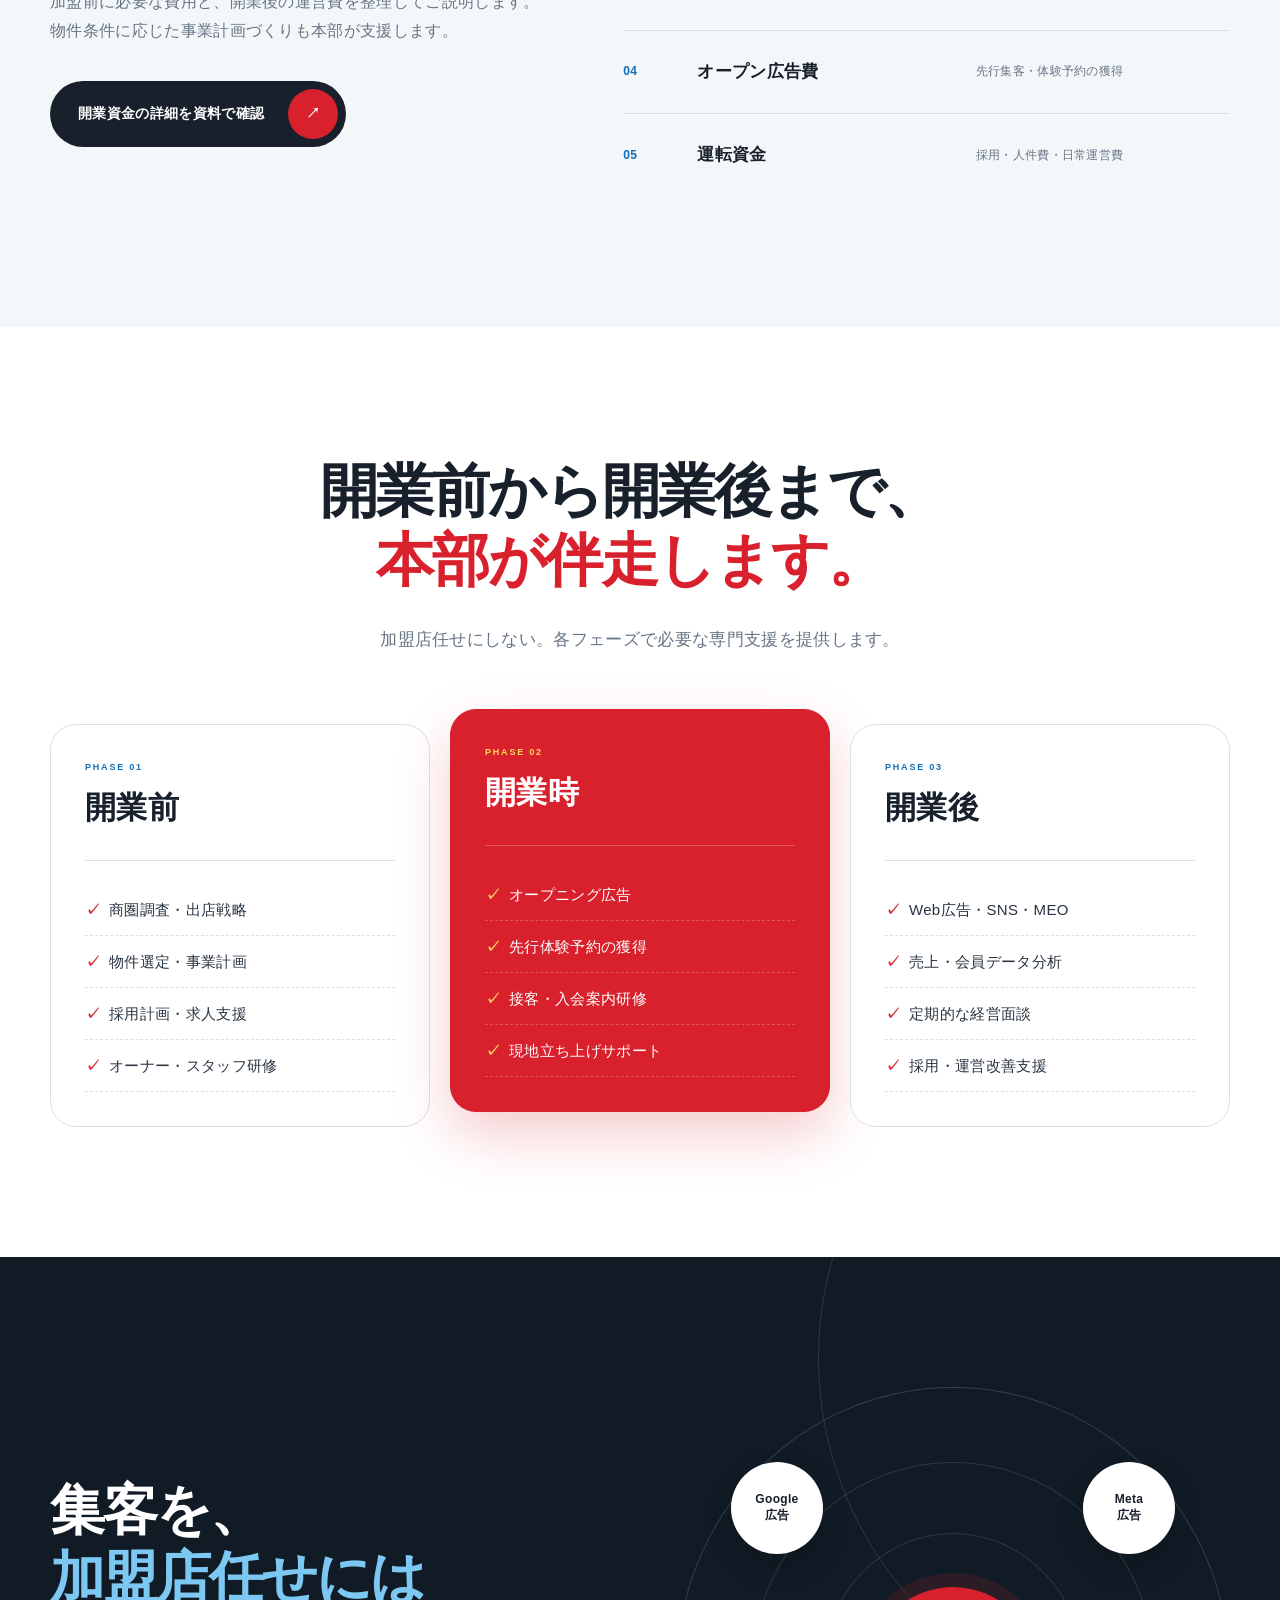
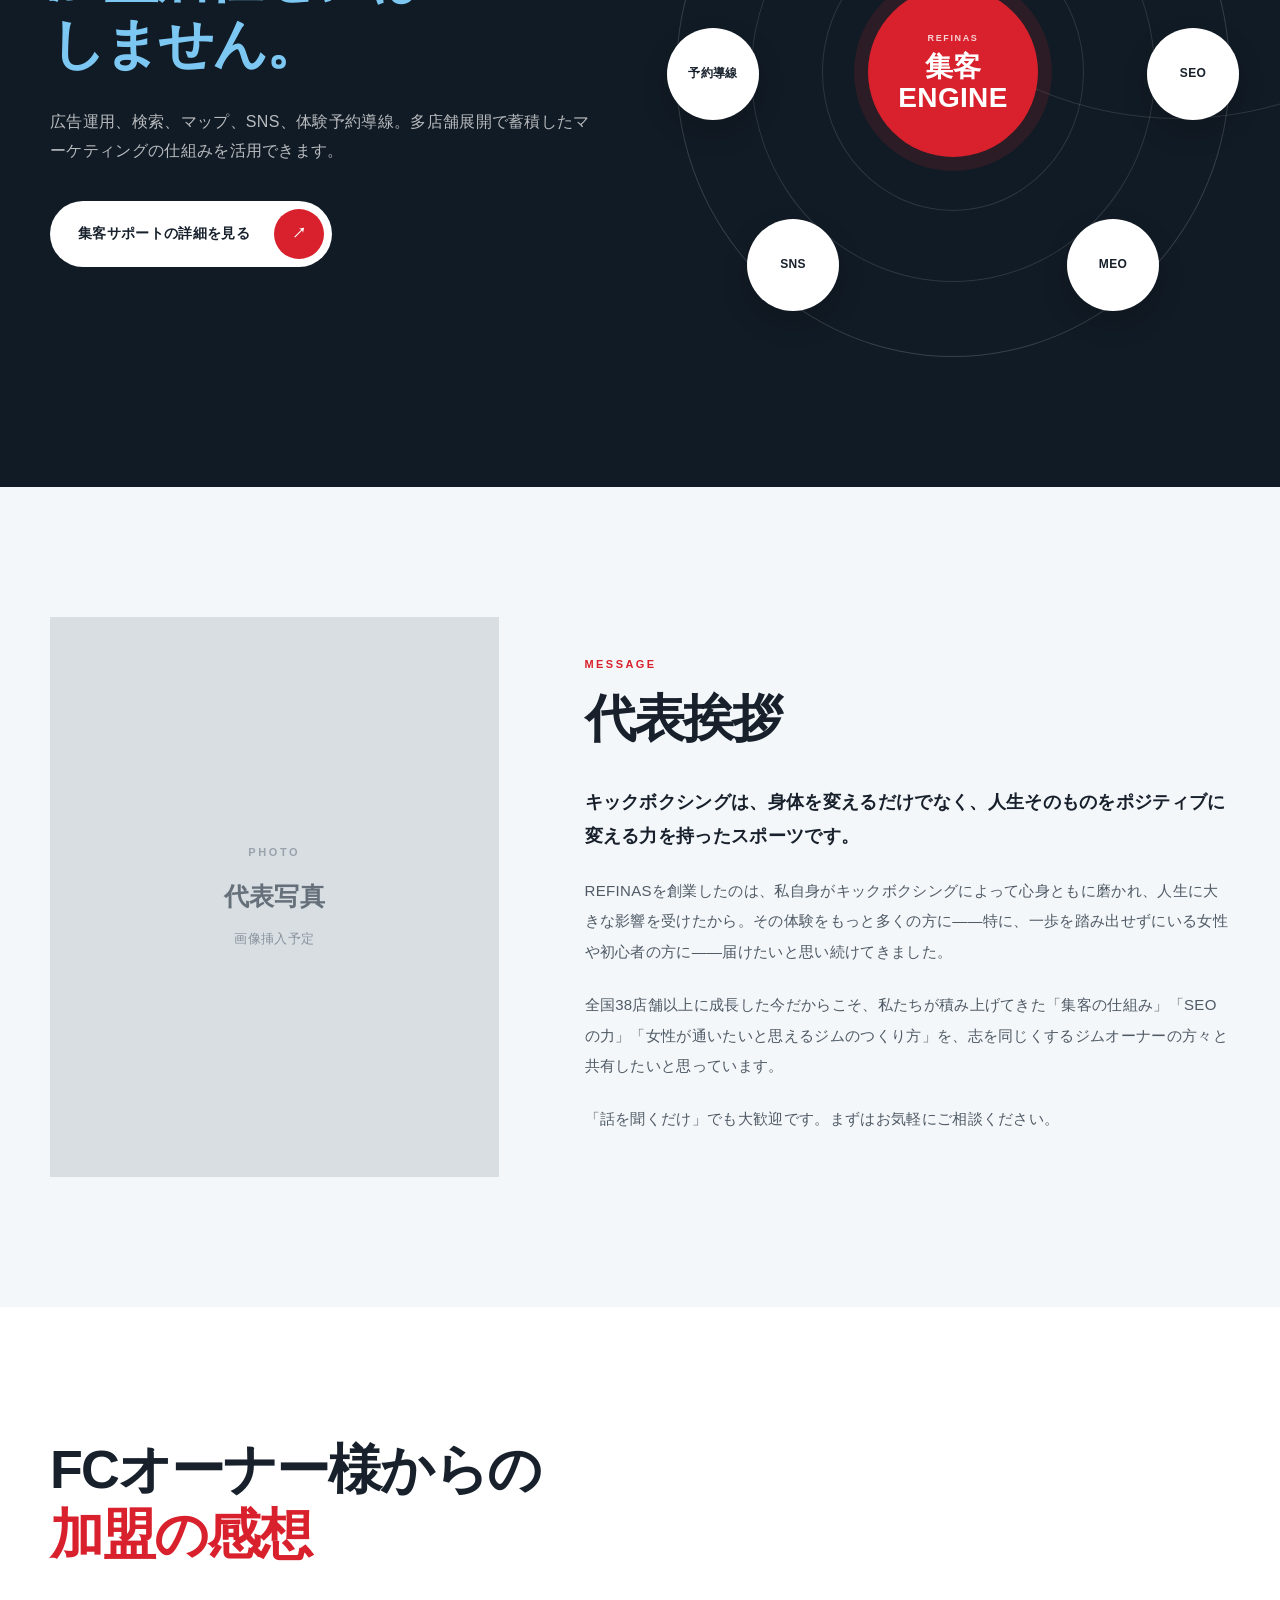
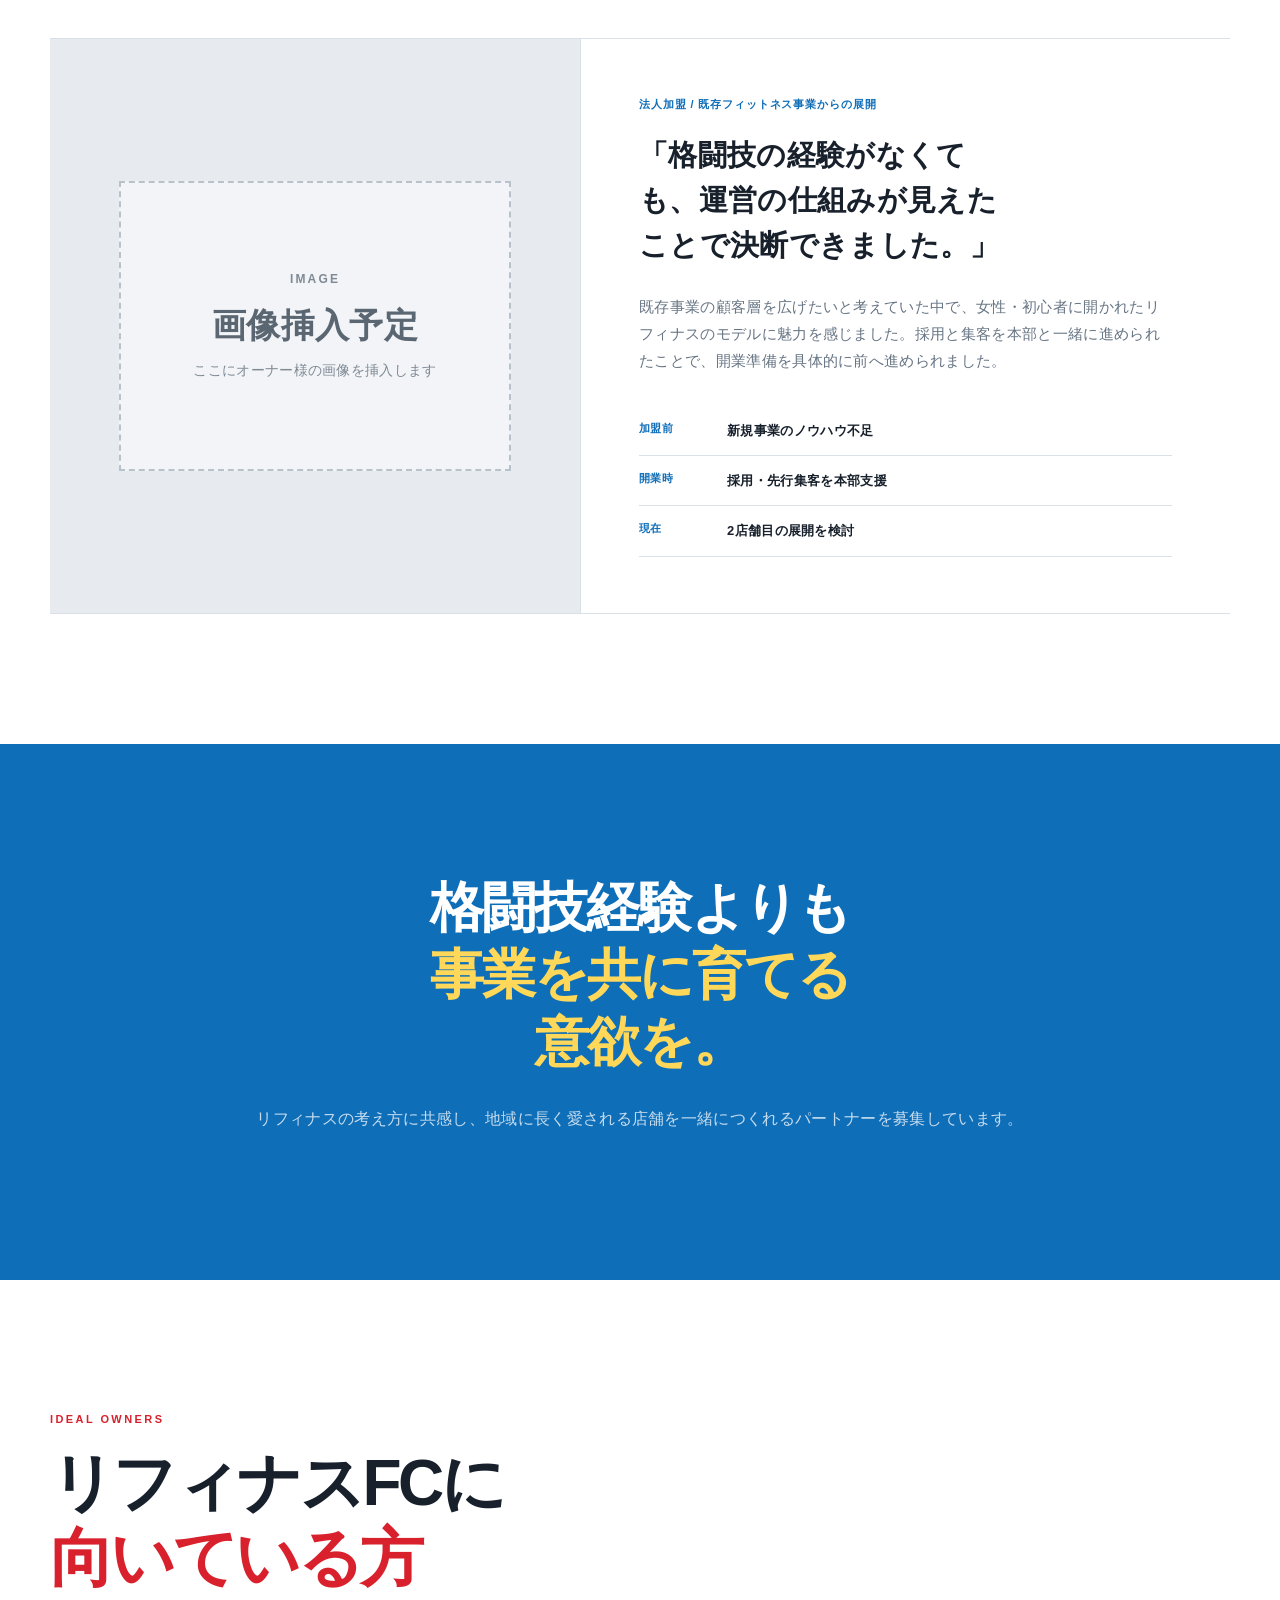
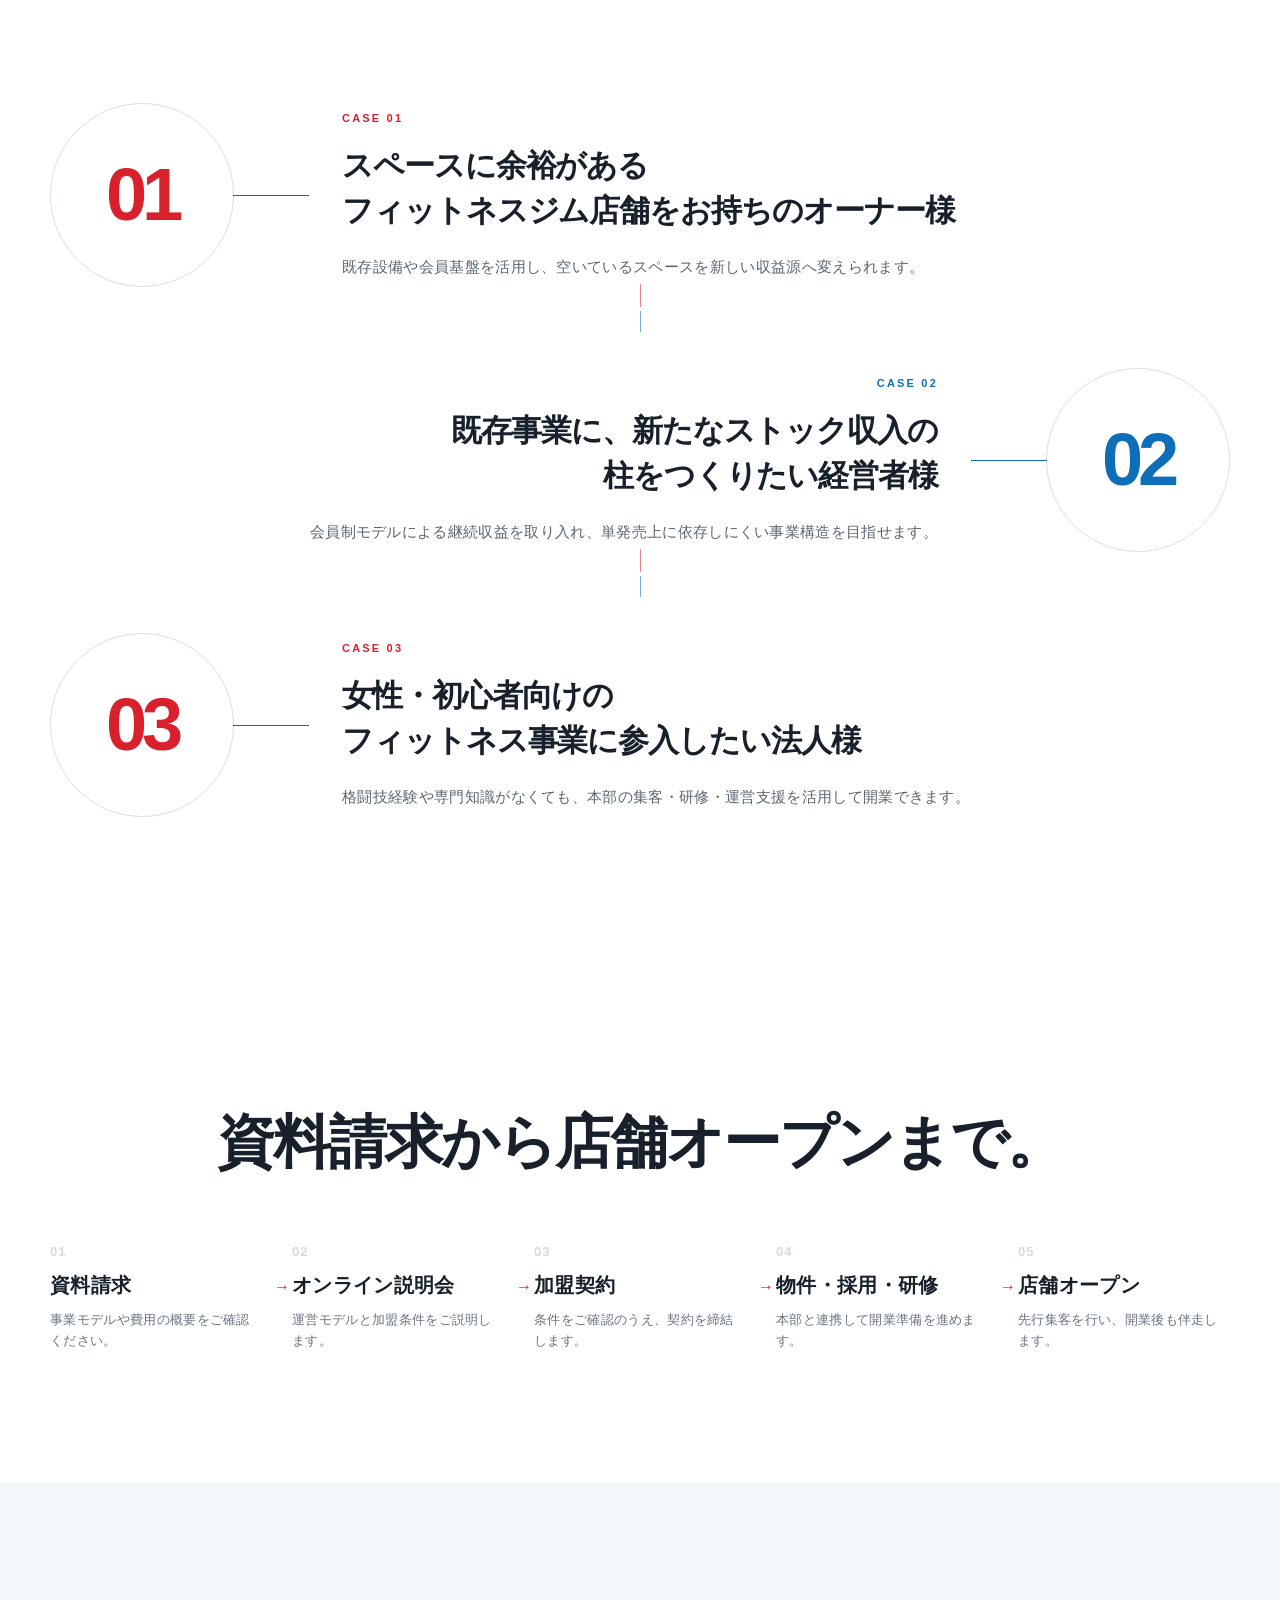
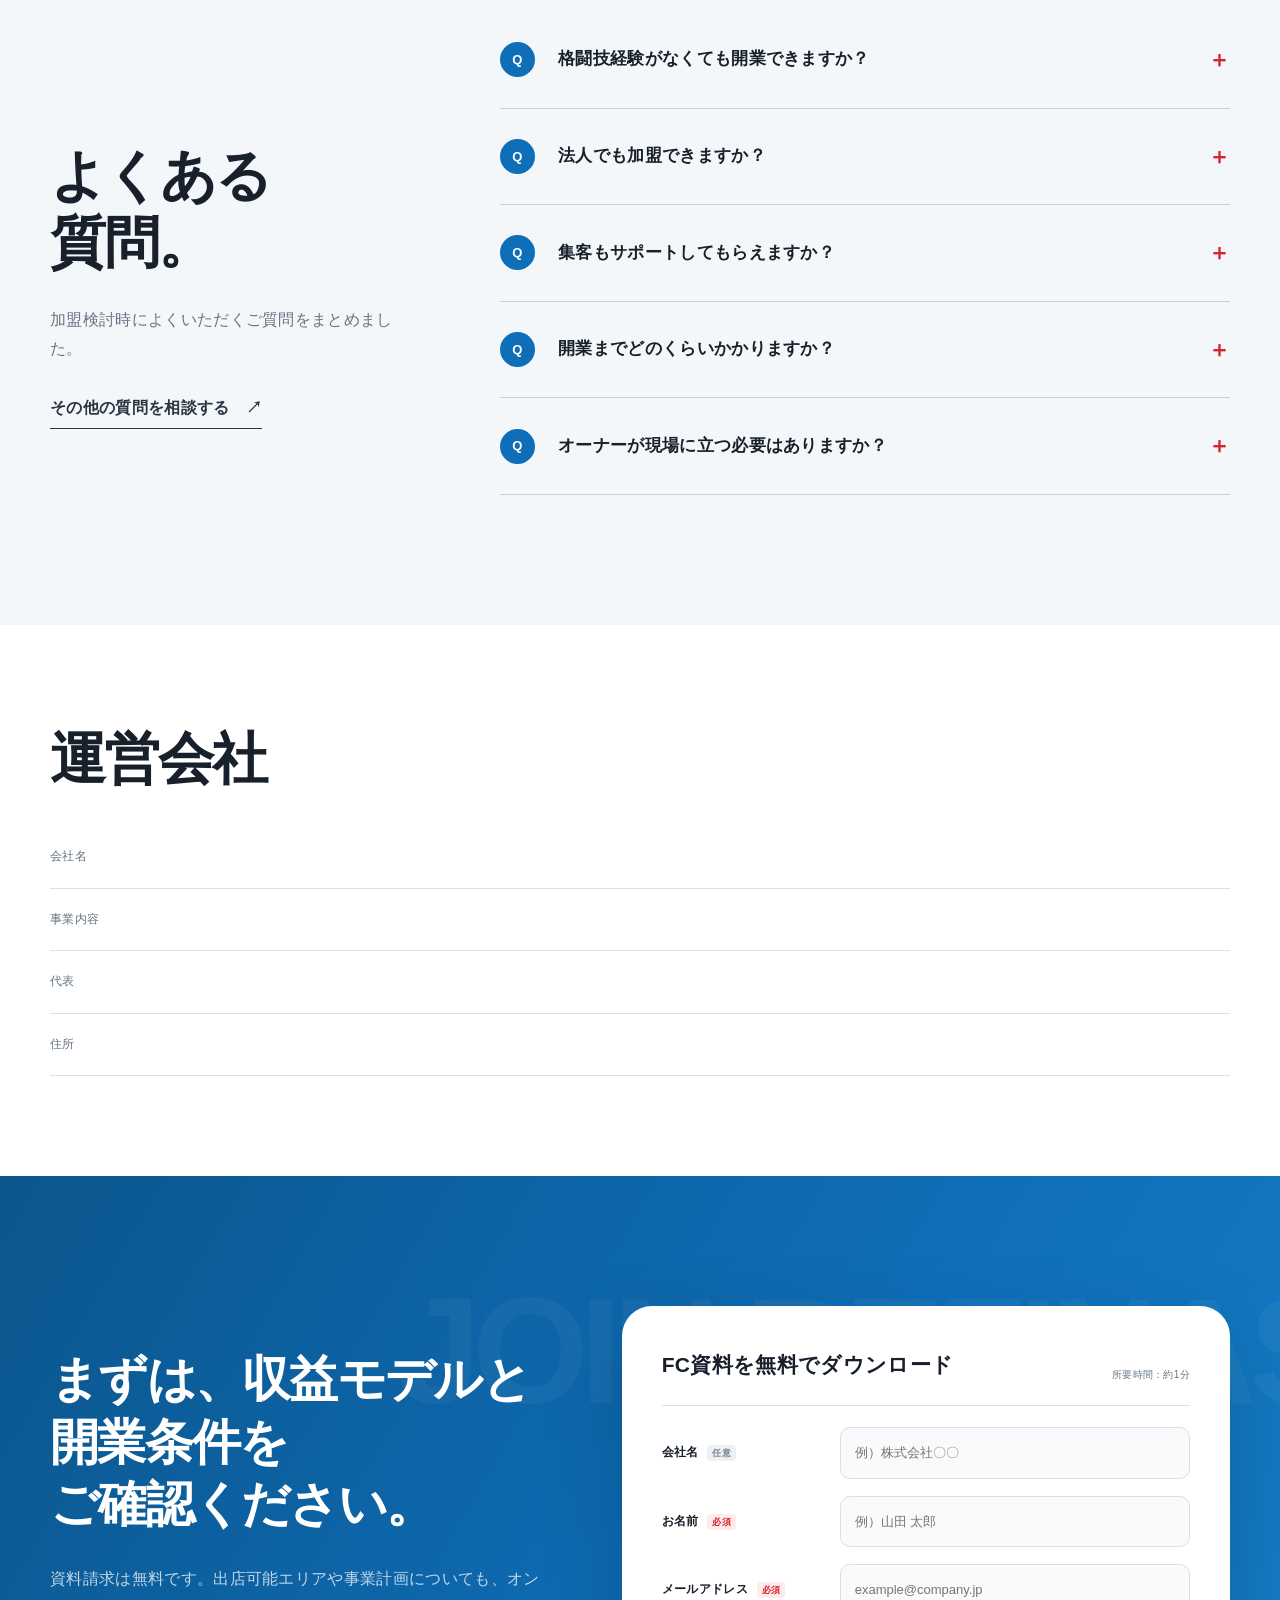
==== commit 57a0d7cd: "Add files via upload" ====
--- a/refinas_fc_v2.html
+++ b/refinas_fc_v2.html
@@ -1,39 +1,39 @@
-<!doctype html>
-<html lang="ja">
-<head>
-<meta charset="utf-8"/>
-<meta content="width=device-width, initial-scale=1, viewport-fit=cover" name="viewport"/>
-<meta content="日本最大級のキックボクシングジム『リフィナス』のFC加盟募集。女性・初心者中心のフィットネス型ジムを、本部の集客・採用・運営支援で立ち上げます。" name="description"/>
+<!DOCTYPE html>
+<!-- saved from url=(0064)https://refinas-is.github.io/-partner/refinas_fc_v2.html#contact -->
+<html lang="ja"><head><meta http-equiv="Content-Type" content="text/html; charset=UTF-8">
+
+<meta content="width=device-width, initial-scale=1, viewport-fit=cover" name="viewport">
+<meta content="日本最大級のキックボクシングジム『リフィナス』のFC加盟募集。女性・初心者中心のフィットネス型ジムを、本部の集客・採用・運営支援で立ち上げます。" name="description">
 <title>リフィナス FCオーナー募集</title>
-<link href="refinas_fc_v2.css" rel="stylesheet"/>
+<link href="refinas_fc_v2.css" rel="stylesheet">
 </head>
-<body>
+<body cz-shortcut-listen="true">
 <div aria-hidden="true" class="page-noise"></div>
 <header class="site-header" id="top">
 <div class="header-inner">
-<a aria-label="リフィナスFC TOP" class="brand" href="#top">
-<img alt="Refinas fitness studio" class="brand-logo" src="refinas_fc_v2-logo.png"/>
+<a aria-label="リフィナスFC TOP" class="brand" href="https://refinas-is.github.io/-partner/refinas_fc_v2.html#top">
+<img alt="Refinas fitness studio" class="brand-logo" src="refinas_fc_v2-logo.png">
 </a>
 <nav aria-label="メインナビゲーション" class="desktop-nav">
-<a href="#strength">選ばれる理由</a>
-<a href="#results">収益モデル</a>
-<a href="#support">本部サポート</a>
-<a href="#flow">開業の流れ</a>
-<a href="#faq">FAQ</a>
+<a href="https://refinas-is.github.io/-partner/refinas_fc_v2.html#strength">選ばれる理由</a>
+<a href="https://refinas-is.github.io/-partner/refinas_fc_v2.html#results">収益モデル</a>
+<a href="https://refinas-is.github.io/-partner/refinas_fc_v2.html#support">本部サポート</a>
+<a href="https://refinas-is.github.io/-partner/refinas_fc_v2.html#flow">開業の流れ</a>
+<a href="https://refinas-is.github.io/-partner/refinas_fc_v2.html#faq">FAQ</a>
 </nav>
-<a class="header-cta" href="#contact"><span>無料資料請求</span><i aria-hidden="true">↗</i></a>
+<a class="header-cta" href="https://refinas-is.github.io/-partner/refinas_fc_v2.html#contact"><span>無料資料請求</span><i aria-hidden="true">↗</i></a>
 <button aria-controls="mobile-menu" aria-expanded="false" aria-label="メニューを開く" class="menu-button" type="button">
 <span></span><span></span><span></span>
 </button>
 </div>
 <div class="mobile-menu" hidden="" id="mobile-menu">
 <div class="mobile-menu-inner">
-<a href="#strength">選ばれる理由</a>
-<a href="#results">収益モデル</a>
-<a href="#support">本部サポート</a>
-<a href="#flow">開業の流れ</a>
-<a href="#faq">よくある質問</a>
-<a class="mobile-menu-cta" href="#contact">FC資料を無料で見る <span>↗</span></a>
+<a href="https://refinas-is.github.io/-partner/refinas_fc_v2.html#strength">選ばれる理由</a>
+<a href="https://refinas-is.github.io/-partner/refinas_fc_v2.html#results">収益モデル</a>
+<a href="https://refinas-is.github.io/-partner/refinas_fc_v2.html#support">本部サポート</a>
+<a href="https://refinas-is.github.io/-partner/refinas_fc_v2.html#flow">開業の流れ</a>
+<a href="https://refinas-is.github.io/-partner/refinas_fc_v2.html#faq">よくある質問</a>
+<a class="mobile-menu-cta" href="https://refinas-is.github.io/-partner/refinas_fc_v2.html#contact">FC資料を無料で見る <span>↗</span></a>
 </div>
 </div>
 </header>
@@ -42,7 +42,7 @@
 <div aria-hidden="true" class="hero-deco hero-deco-a"></div>
 <div aria-hidden="true" class="hero-deco hero-deco-b"></div>
 <div class="hero-inner">
-<div class="hero-copy fade-up">
+<div class="hero-copy fade-up is-visible">
 <h1>
 <span class="hero-pretitle">日本最大級の</span>
 <strong class="hero-main-line"><span class="nowrap">キックボクシング</span><span class="hero-gym">ジムが</span></strong>
@@ -50,95 +50,84 @@
 </h1>
 <div class="hero-subcopy">
 <p class="hero-subcopy-title">共に、成長しませんか。</p>
-<p class="hero-lead">SEO日本一・グループ店舗数日本一・女性集客力日本一。<br/>全国38店舗以上のREFINASが、あなたのジムに<br/>集客の仕組みをまるごとお渡しします。</p>
+<p class="hero-lead">SEO日本一・グループ店舗数日本一・女性集客力日本一。<br>全国38店舗以上のREFINASが、あなたのジムに<br>集客の仕組みをまるごとお渡しします。</p>
 </div>
 <div class="hero-actions">
-<a class="btn btn-primary" href="#contact"><span>FC資料を無料でダウンロード</span><i>↗</i></a>
-<a class="btn btn-outline" href="#contact"><span>オンライン説明会に申し込む</span><i>↗</i></a>
-</div>
-</div>
-<div class="hero-visual fade-up" data-delay="100">
-<div class="hero-card-main">
-<img alt="リフィナスの明るいスタジオでミット打ちをする女性と指導するトレーナー" src="refinas_fc_v2-hero-photo.jpg"/>
-<div class="hero-stamp"><span>MONTHLY SALES</span><b>300<small>万円</small></b><em>も目指せる</em></div>
-</div>
-<div class="hero-mini-card hero-mini-a">
-<span>NEW BUSINESS</span>
-<b>新たな事業の柱へ</b>
-</div>
-<div class="hero-mini-card hero-mini-b">
-<span>SUPPORT</span>
-<b>集客から運営まで伴走</b>
-</div>
-</div>
-<ul aria-label="ヒーロー訴求" class="hero-badges hero-badges-triple">
-<li class="hero-badge circle-badge circle-badge-no1">
-<div class="circle-text circle-text-no1"><span>業界</span><strong>No.1</strong></div>
-</li>
-<li class="hero-badge circle-badge circle-badge-stock">
-<div class="circle-text circle-text-stock"><span class="stock-main">ストック</span><span>収入型</span><span>ビジネス</span></div>
-</li>
-<li class="hero-badge circle-badge circle-badge-sales">
-<div class="circle-text circle-text-sales"><span>年商</span><strong>3,600<span>万</span></strong><span>目指せる</span></div>
-</li>
+<a class="btn btn-primary" href="https://refinas-is.github.io/-partner/refinas_fc_v2.html#contact"><span>FC資料を無料でダウンロード</span><i>↗</i></a>
+<a class="btn btn-outline" href="https://refinas-is.github.io/-partner/refinas_fc_v2.html#contact"><span>オンライン説明会に申し込む</span><i>↗</i></a>
+</div>
+</div>
+<!-- HERO_SELECTED_FV_START -->
+<div class="hero-visual hero-visual-selected fade-up is-visible" data-delay="100">
+<div class="hero-card-main hero-card-selected">
+<img alt="リフィナスの明るいスタジオでミット打ちをする女性と指導するトレーナー" src="refinas_fc_v2-hero-photo.jpg">
+<!-- HERO_BADGES_THREE_START -->
+<ul aria-label="事業の特長" class="hero-photo-badges hero-photo-badges-three">
+<li class="hero-photo-badge hero-photo-badge-no1"><span>業界</span><b>No.1</b></li>
+<li class="hero-photo-badge hero-photo-badge-stock"><span class="hero-badge-stock-main">ストック</span><span class="hero-badge-stock-sub">収入型</span><b>ビジネス</b></li>
+<li class="hero-photo-badge hero-photo-badge-sales"><span>年商</span><b>3,600<small>万</small></b><span>目指せる</span></li>
 </ul>
+<!-- HERO_BADGES_THREE_END -->
+</div>
+</div>
+<!-- HERO_SELECTED_FV_END -->
 </div>
 <div aria-hidden="true" class="hero-scroll"><span>SCROLL</span><i></i></div>
 </section>
 <section class="problem section-pad" id="problem">
 <div class="section-shell">
 <div class="section-label fade-up"><span>01</span><small>YOUR NEXT GROWTH</small></div>
-<div class="problem-heading fade-up">
+<div class="problem-heading fade-up is-visible">
 <h2 class="heading-balance"><span>あなたのジムを、</span><em>さらに伸ばしませんか？</em></h2>
 
 </div>
 <div class="problem-grid">
-<article class="problem-card fade-up">
+<article class="problem-card fade-up is-visible">
 <span class="card-index">01</span>
 <h3>既存事業だけでは成長が頭打ちになっている</h3>
 <p>新しい顧客層を取り込み、店舗の可能性をもう一段広げたい。</p>
 </article>
-<article class="problem-card fade-up" data-delay="80">
+<article class="problem-card fade-up is-visible" data-delay="80">
 <span class="card-index">02</span>
 <h3>新業態に挑戦したいが専門ノウハウがない</h3>
 <p>採用・集客・運営をゼロから作る負担とリスクを抑えたい。</p>
 </article>
-<article class="problem-card fade-up" data-delay="160">
+<article class="problem-card fade-up is-visible" data-delay="160">
 <span class="card-index">03</span>
 <h3>地域に根付く継続収益型事業を持ちたい</h3>
 <p>一過性ではなく、会員が積み上がる安定した事業を育てたい。</p>
 </article>
 </div>
-<div class="solution-band fade-up">
-<div><span>REFINAS FRANCHISE</span><b>ストック収入型のジム経営で、<br/>安定した成長曲線をつくります。</b></div>
-<a aria-label="選ばれる理由へ" href="#strength">↘</a>
+<div class="solution-band fade-up is-visible">
+<div><span>REFINAS FRANCHISE</span><b>ストック収入型のジム経営で、<br>安定した成長曲線をつくります。</b></div>
+<a aria-label="選ばれる理由へ" href="https://refinas-is.github.io/-partner/refinas_fc_v2.html#strength">↘</a>
 </div>
 </div>
 </section>
 <section class="market section-pad bg-blue" id="market">
 <div aria-hidden="true" class="market-wave"></div>
 <div class="section-shell market-grid">
-<div class="market-copy fade-up">
+<div class="market-copy fade-up is-visible">
 <div class="section-label section-label-light"><span>02</span><small>MARKET OPPORTUNITY</small></div>
 <h2 class="heading-stack"><span><span class="nowrap">キックボクシング</span>は、</span><span>格闘技から</span><em>身近なフィットネスへ。</em></h2>
 <p>ダイエット、運動不足解消、ストレス発散。競技志向ではない生活者にも選ばれることで、<span class="nowrap">キックボクシング</span>の利用目的は大きく広がっています。</p>
 <p>マシン運動とは違う爽快感と、トレーナーとのコミュニケーション。継続課金型の会員ビジネスとして、独自の体験価値を提供できます。</p>
 </div>
-<div class="market-visual fade-up" data-delay="100">
-<img alt="フィットネス市場の広がりを表現したイラスト" src="refinas_fc_v2-market-growth.png"/>
-<div class="market-caption"><span>FROM FIGHT TO FITNESS</span><b>競技者だけでなく、<br/>日常の運動習慣を求める人へ。</b></div>
+<div class="market-visual fade-up is-visible" data-delay="100">
+<img alt="フィットネス市場の広がりを表現したイラスト" src="refinas_fc_v2-market-growth.png">
+<div class="market-caption"><span>FROM FIGHT TO FITNESS</span><b>競技者だけでなく、<br>日常の運動習慣を求める人へ。</b></div>
 </div>
 </div>
 </section>
 <section class="difference section-pad" id="difference">
 <div class="section-shell">
 <div class="section-label fade-up"><span>03</span><small>BEGINNER FRIENDLY</small></div>
-<div class="center-heading fade-up">
+<div class="center-heading fade-up is-visible">
 <p class="kicker">THE DIFFERENCE</p>
 <h2 class="heading-stack"><span>戦うためではなく、</span><em><span class="nowrap">楽しく身体を動かす</span><span class="nowrap">ためのジム。</span></em></h2>
 
 </div>
-<div class="compare-wrap fade-up">
+<div class="compare-wrap fade-up is-visible">
 <div class="compare-card compare-old">
 <span class="compare-tag">一般的なイメージ</span>
 <ul>
@@ -163,7 +152,7 @@
 </section>
 <section class="strength section-pad bg-soft" id="strength">
 <div class="section-shell strength-feature-layout">
-<div class="strength-feature-copy fade-up">
+<div class="strength-feature-copy fade-up is-visible">
 <h2 class="heading-stack"><span>数字が証明する、</span><span>REFINASが<span class="nowrap">選ばれる理由。</span></span></h2>
 <p class="strength-intro">2017年の創業から7年で全国38店舗以上に拡大。数字が証明する業界トップの集客力と認知度を、パートナーのみなさまにそのままご活用いただけます。</p>
 <ol class="reason-list">
@@ -181,7 +170,7 @@
 </li>
 </ol>
 </div>
-<aside aria-label="REFINASの実績データ" class="performance-card fade-up" data-delay="100">
+<aside aria-label="REFINASの実績データ" class="performance-card fade-up is-visible" data-delay="100">
 <header><small>REFINAS PERFORMANCE DATA</small><h3>業界を牽引する3つの数字</h3></header>
 <div class="performance-item"><small>SEO POWER</small><b>NO.1</b><p>「<span class="nowrap">キックボクシング</span>」「<span class="nowrap">キックボクシング</span>ジム」など主要キーワードで業界最上位を獲得</p></div>
 <div class="performance-item"><small>GROUP SCALE</small><b>38<span>+</span></b><p>全国展開のグループ店舗数。<span class="nowrap">キックボクシング</span>業界で日本最大規模</p></div>
@@ -191,31 +180,31 @@
 </section>
 <section class="benefits section-pad" id="benefits">
 <div class="section-shell">
-<div class="benefits-heading fade-up"><h2><em>FC</em>に加盟するメリット</h2></div>
+<div class="benefits-heading fade-up is-visible"><h2><em>FC</em>に加盟するメリット</h2></div>
 <div class="benefits-grid">
-<article class="benefit-card fade-up"><small>BENEFIT 01</small><h3>SEO・集客インフラの共有</h3><p>業界No.1のSEOパワーを活用した集客ページ、コンテンツ資産、広告ノウハウをそのままご提供。開業初月から新規会員の流入が見込めます。</p></article>
-<article class="benefit-card fade-up" data-delay="40"><small>BENEFIT 02</small><h3>ブランド・知名度の活用</h3><p>「REFINAS」ブランドの信頼性と認知度をそのままご活用いただけます。知名度ゼロからのスタートではなく、実績あるブランドとして集客できます。</p></article>
-<article class="benefit-card fade-up" data-delay="80"><small>BENEFIT 03</small><h3>女性集客のノウハウ一式</h3><p>内装設計の考え方から、接客・カリキュラム・SNS運用まで。女性会員比率60%以上を実現したメソッドを余すことなくお伝えします。</p></article>
-<article class="benefit-card fade-up"><small>BENEFIT 04</small><h3>全国ネットワークと経営サポート</h3><p>38店舗以上のオーナーとつながるコミュニティ。経営の悩みを共有し、互いに支え合える環境と、本部からの定期的なサポートをご提供します。</p></article>
-<article class="benefit-card fade-up" data-delay="40"><small>BENEFIT 05</small><h3>運営マニュアル・研修制度</h3><p>レッスン運営から接客・入会案内まで、すべてマニュアル化。未経験からでもトレーナーを育成できる研修プログラムも整備しています。</p></article>
-<article class="benefit-card fade-up" data-delay="80"><small>BENEFIT 06</small><h3>共同マーケティング・PR機会</h3><p>グループ全体のSNSやプレスリリース、メディア掲載の機会をパートナー全店でシェア。単独では実現しにくい大規模なPR活動が可能になります。</p></article>
+<article class="benefit-card fade-up is-visible"><small>BENEFIT 01</small><h3>SEO・集客インフラの共有</h3><p>業界No.1のSEOパワーを活用した集客ページ、コンテンツ資産、広告ノウハウをそのままご提供。開業初月から新規会員の流入が見込めます。</p></article>
+<article class="benefit-card fade-up is-visible" data-delay="40"><small>BENEFIT 02</small><h3>ブランド・知名度の活用</h3><p>「REFINAS」ブランドの信頼性と認知度をそのままご活用いただけます。知名度ゼロからのスタートではなく、実績あるブランドとして集客できます。</p></article>
+<article class="benefit-card fade-up is-visible" data-delay="80"><small>BENEFIT 03</small><h3>女性集客のノウハウ一式</h3><p>内装設計の考え方から、接客・カリキュラム・SNS運用まで。女性会員比率60%以上を実現したメソッドを余すことなくお伝えします。</p></article>
+<article class="benefit-card fade-up is-visible"><small>BENEFIT 04</small><h3>全国ネットワークと経営サポート</h3><p>38店舗以上のオーナーとつながるコミュニティ。経営の悩みを共有し、互いに支え合える環境と、本部からの定期的なサポートをご提供します。</p></article>
+<article class="benefit-card fade-up is-visible" data-delay="40"><small>BENEFIT 05</small><h3>運営マニュアル・研修制度</h3><p>レッスン運営から接客・入会案内まで、すべてマニュアル化。未経験からでもトレーナーを育成できる研修プログラムも整備しています。</p></article>
+<article class="benefit-card fade-up is-visible" data-delay="80"><small>BENEFIT 06</small><h3>共同マーケティング・PR機会</h3><p>グループ全体のSNSやプレスリリース、メディア掲載の機会をパートナー全店でシェア。単独では実現しにくい大規模なPR活動が可能になります。</p></article>
 </div>
 </div>
 </section>
 <section class="numbers section-pad bg-red" id="results">
 <div class="section-shell">
-<div class="numbers-head fade-up">
+<div class="numbers-head fade-up is-visible">
 <div class="section-label section-label-light"><span>05</span><small>TRACK RECORD</small></div>
 <h2 class="heading-balance"><span>実績が、</span><em>再現性の高さを物語る。</em></h2>
 
 </div>
 <div class="numbers-grid numbers-grid-3">
-<div class="number-item fade-up"><b>40<span>店舗</span></b><p>店舗数</p></div>
-<div class="number-item fade-up" data-delay="80"><b>60<span>%</span></b><p>会員層</p></div>
-<div class="number-item fade-up" data-delay="160"><b>300<span>万円</span></b><p>売り上げ</p></div>
+<div class="number-item fade-up is-visible"><b>40<span>店舗</span></b><p>店舗数</p></div>
+<div class="number-item fade-up is-visible" data-delay="80"><b>60<span>%</span></b><p>会員層</p></div>
+<div class="number-item fade-up is-visible" data-delay="160"><b>300<span>万円</span></b><p>売り上げ</p></div>
 </div>
 <div class="numbers-detail-list">
-<article class="numbers-detail-card fade-up">
+<article class="numbers-detail-card fade-up is-visible">
 <div class="numbers-detail-main">
 <small>STORE SCALE</small>
 <div class="detail-metric"><b>40</b><span>店舗</span></div>
@@ -228,7 +217,7 @@
 <div class="detail-highlight">複数店舗の運営実績があるからこそ、出店判断や運営改善を感覚ではなく、実例ベースで支援できます。</div>
 </div>
 </article>
-<article class="numbers-detail-card fade-up" data-delay="80">
+<article class="numbers-detail-card fade-up is-visible" data-delay="80">
 <div class="numbers-detail-main">
 <small>MEMBER BASE</small>
 <div class="detail-metric"><b>60</b><span>%</span></div>
@@ -251,7 +240,7 @@
 </div>
 </div>
 </article>
-<article class="numbers-detail-card fade-up" data-delay="160">
+<article class="numbers-detail-card fade-up is-visible" data-delay="160">
 <div class="numbers-detail-main">
 <small>SALES MODEL</small>
 <div class="detail-metric"><b>3,600</b><span>万円</span></div>
@@ -282,13 +271,13 @@
 
 <section class="cost section-pad bg-soft" id="cost">
 <div class="section-shell cost-grid">
-<div class="cost-copy fade-up">
+<div class="cost-copy fade-up is-visible">
 <div class="section-label"><span>07</span><small>INITIAL COST</small></div>
 <h2 class="phrase-heading cost-heading"><span>初期費用を</span><em>項目ごとに明確化。</em></h2>
 <p>加盟前に必要な費用と、開業後の運営費を整理してご説明します。物件条件に応じた事業計画づくりも本部が支援します。</p>
-<a class="btn btn-dark" href="#contact"><span>開業資金の詳細を資料で確認</span><i>↗</i></a>
-</div>
-<div class="cost-list fade-up" data-delay="100">
+<a class="btn btn-dark" href="https://refinas-is.github.io/-partner/refinas_fc_v2.html#contact"><span>開業資金の詳細を資料で確認</span><i>↗</i></a>
+</div>
+<div class="cost-list fade-up is-visible" data-delay="100">
 <div><span>01</span><b>加盟金・研修費</b><small>ブランド利用・研修プログラム</small></div>
 <div><span>02</span><b>物件取得・内装費</b><small>立地・面積・既存設備により変動</small></div>
 <div><span>03</span><b>設備・備品費</b><small>レッスン・受付・運営備品</small></div>
@@ -299,21 +288,21 @@
 </section>
 <section class="support section-pad" id="support">
 <div class="section-shell">
-<div class="center-heading fade-up">
+<div class="center-heading fade-up is-visible">
 <div class="section-label center-label"><span>08</span><small>FULL SUPPORT</small></div>
 <h2 class="heading-balance"><span class="nowrap">開業前から開業後まで、</span><em>本部が伴走します。</em></h2>
 <p>加盟店任せにしない。各フェーズで必要な専門支援を提供します。</p>
 </div>
 <div class="support-timeline">
-<article class="support-card fade-up">
+<article class="support-card fade-up is-visible">
 <div class="support-phase"><span>PHASE 01</span><b>開業前</b></div>
 <ul><li>商圏調査・出店戦略</li><li>物件選定・事業計画</li><li>採用計画・求人支援</li><li>オーナー・スタッフ研修</li></ul>
 </article>
-<article class="support-card is-primary fade-up" data-delay="100">
+<article class="support-card is-primary fade-up is-visible" data-delay="100">
 <div class="support-phase"><span>PHASE 02</span><b>開業時</b></div>
 <ul><li>オープニング広告</li><li>先行体験予約の獲得</li><li>接客・入会案内研修</li><li>現地立ち上げサポート</li></ul>
 </article>
-<article class="support-card fade-up" data-delay="200">
+<article class="support-card fade-up is-visible" data-delay="200">
 <div class="support-phase"><span>PHASE 03</span><b>開業後</b></div>
 <ul><li>Web広告・SNS・MEO</li><li>売上・会員データ分析</li><li>定期的な経営面談</li><li>採用・運営改善支援</li></ul>
 </article>
@@ -322,16 +311,16 @@
 </section>
 <section class="marketing section-pad bg-dark" id="marketing">
 <div class="section-shell marketing-grid">
-<div class="marketing-copy fade-up">
+<div class="marketing-copy fade-up is-visible">
 <div class="section-label section-label-light"><span>09</span><small>MARKETING SYSTEM</small></div>
 <h2 class="phrase-heading marketing-heading"><span>集客を、</span><em><span>加盟店任せには</span><span>しません。</span></em></h2>
 <p>広告運用、検索、マップ、SNS、体験予約導線。多店舗展開で蓄積したマーケティングの仕組みを活用できます。</p>
-<a class="btn btn-white" href="#contact"><span>集客サポートの詳細を見る</span><i>↗</i></a>
-</div>
-<div aria-label="本部の集客支援領域" class="marketing-orbit fade-up" data-delay="100">
-<div class="orbit-center"><span>REFINAS</span><b>集客<br/>ENGINE</b></div>
-<div class="orbit-item orbit-1">Google<br/>広告</div>
-<div class="orbit-item orbit-2">Meta<br/>広告</div>
+<a class="btn btn-white" href="https://refinas-is.github.io/-partner/refinas_fc_v2.html#contact"><span>集客サポートの詳細を見る</span><i>↗</i></a>
+</div>
+<div aria-label="本部の集客支援領域" class="marketing-orbit fade-up is-visible" data-delay="100">
+<div class="orbit-center"><span>REFINAS</span><b>集客<br>ENGINE</b></div>
+<div class="orbit-item orbit-1">Google<br>広告</div>
+<div class="orbit-item orbit-2">Meta<br>広告</div>
 <div class="orbit-item orbit-3">SEO</div>
 <div class="orbit-item orbit-4">MEO</div>
 <div class="orbit-item orbit-5">SNS</div>
@@ -341,12 +330,12 @@
 </section>
 <section class="representative-message section-pad bg-soft" id="message">
 <div class="section-shell representative-message-grid">
-<div class="representative-photo-placeholder fade-up" aria-label="代表写真の画像プレースホルダー">
+<div class="representative-photo-placeholder fade-up is-visible" aria-label="代表写真の画像プレースホルダー">
 <span>PHOTO</span>
 <b>代表写真</b>
 <small>画像挿入予定</small>
 </div>
-<div class="representative-message-copy fade-up" data-delay="100">
+<div class="representative-message-copy fade-up is-visible" data-delay="100">
 <p class="representative-message-label">MESSAGE</p>
 <h2>代表挨拶</h2>
 <div class="representative-message-body">
@@ -360,11 +349,11 @@
 </section>
 <section class="case section-pad" id="case">
 <div class="section-shell">
-<div class="split-heading fade-up">
+<div class="split-heading fade-up is-visible">
 <div class="section-label"><span>10</span><small>OWNER STORY</small></div>
 <h2 class="heading-balance"><span>FCオーナー様からの</span><em>加盟の感想</em></h2>
 </div>
-<article class="owner-story fade-up">
+<article class="owner-story fade-up is-visible">
 <div class="owner-visual owner-placeholder" aria-label="画像プレースホルダー"><div class="owner-placeholder-box"><span>IMAGE</span><b>画像挿入予定</b><small>ここにオーナー様の画像を挿入します</small></div></div>
 <div class="owner-content">
 <p class="owner-meta">法人加盟 / 既存フィットネス事業からの展開</p>
@@ -378,38 +367,74 @@
 </section>
 <section class="fit section-pad bg-blue" id="fit">
 <div class="section-shell fit-grid fit-grid-single">
-<div class="fit-copy fade-up">
+<div class="fit-copy fade-up is-visible">
 <div class="section-label section-label-light"><span>11</span><small>IDEAL PARTNER</small></div>
 <h2 class="phrase-heading fit-heading"><span>格闘技経験よりも</span><em><span>事業を共に育てる</span><span>意欲を。</span></em></h2>
 <p>リフィナスの考え方に共感し、地域に長く愛される店舗を一緒につくれるパートナーを募集しています。</p>
 </div>
 </div>
 </section>
+<!-- IDEAL_OWNERS_SECTION_START -->
+<section class="ideal-owners section-pad" id="ideal-owners">
+<div class="section-shell ideal-owners-shell">
+<header class="ideal-owners-heading fade-up">
+<p class="ideal-owners-kicker">IDEAL OWNERS</p>
+<h2>リフィナスFCに<br><em>向いている方</em></h2>
+</header>
+<div class="ideal-owners-list">
+<article class="ideal-owner-row ideal-owner-row-number-left ideal-owner-row-red fade-up">
+<div class="ideal-owner-number" aria-hidden="true"><span>01</span></div>
+<div class="ideal-owner-copy">
+<p class="ideal-owner-case">CASE 01</p>
+<h3>スペースに余裕があるフィットネスジム店舗をお持ちのオーナー様</h3>
+<p>既存設備や会員基盤を活用し、空いているスペースを新しい収益源へ変えられます。</p>
+</div>
+</article>
+<article class="ideal-owner-row ideal-owner-row-number-right ideal-owner-row-blue fade-up" data-delay="80">
+<div class="ideal-owner-copy">
+<p class="ideal-owner-case">CASE 02</p>
+<h3>既存事業に、新たなストック収入の柱をつくりたい経営者様</h3>
+<p>会員制モデルによる継続収益を取り入れ、単発売上に依存しにくい事業構造を目指せます。</p>
+</div>
+<div class="ideal-owner-number" aria-hidden="true"><span>02</span></div>
+</article>
+<article class="ideal-owner-row ideal-owner-row-number-left ideal-owner-row-red fade-up" data-delay="160">
+<div class="ideal-owner-number" aria-hidden="true"><span>03</span></div>
+<div class="ideal-owner-copy">
+<p class="ideal-owner-case">CASE 03</p>
+<h3>女性・初心者向けのフィットネス事業に参入したい法人様</h3>
+<p>格闘技経験や専門知識がなくても、本部の集客・研修・運営支援を活用して開業できます。</p>
+</div>
+</article>
+</div>
+</div>
+</section>
+<!-- IDEAL_OWNERS_SECTION_END -->
 <section class="flow section-pad" id="flow">
 <div class="section-shell">
-<div class="center-heading fade-up">
+<div class="center-heading fade-up is-visible">
 <div class="section-label center-label"><span>12</span><small>OPENING FLOW</small></div>
 <h2>資料請求から店舗オープンまで。</h2>
 </div>
 <div class="flow-list flow-list-five">
-<article class="flow-card fade-up"><span class="flow-no">01</span><div class="flow-icon">✉</div><h3>資料請求</h3><p>事業モデルや費用の概要をご確認ください。</p></article>
-<article class="flow-card fade-up" data-delay="50"><span class="flow-no">02</span><div class="flow-icon">◉</div><h3>オンライン説明会</h3><p>運営モデルと加盟条件をご説明します。</p></article>
-<article class="flow-card fade-up" data-delay="100"><span class="flow-no">03</span><div class="flow-icon">✓</div><h3>加盟契約</h3><p>条件をご確認のうえ、契約を締結します。</p></article>
-<article class="flow-card fade-up" data-delay="150"><span class="flow-no">04</span><div class="flow-icon">⌂</div><h3>物件・採用・研修</h3><p>本部と連携して開業準備を進めます。</p></article>
-<article class="flow-card flow-card-last fade-up" data-delay="200"><span class="flow-no">05</span><div class="flow-icon">⚑</div><h3>店舗オープン</h3><p>先行集客を行い、開業後も伴走します。</p></article>
+<article class="flow-card fade-up is-visible"><span class="flow-no">01</span><div class="flow-icon">✉</div><h3>資料請求</h3><p>事業モデルや費用の概要をご確認ください。</p></article>
+<article class="flow-card fade-up is-visible" data-delay="50"><span class="flow-no">02</span><div class="flow-icon">◉</div><h3>オンライン説明会</h3><p>運営モデルと加盟条件をご説明します。</p></article>
+<article class="flow-card fade-up is-visible" data-delay="100"><span class="flow-no">03</span><div class="flow-icon">✓</div><h3>加盟契約</h3><p>条件をご確認のうえ、契約を締結します。</p></article>
+<article class="flow-card fade-up is-visible" data-delay="150"><span class="flow-no">04</span><div class="flow-icon">⌂</div><h3>物件・採用・研修</h3><p>本部と連携して開業準備を進めます。</p></article>
+<article class="flow-card flow-card-last fade-up is-visible" data-delay="200"><span class="flow-no">05</span><div class="flow-icon">⚑</div><h3>店舗オープン</h3><p>先行集客を行い、開業後も伴走します。</p></article>
 </div>
 </div>
 </section>
 <section class="faq section-pad bg-soft" id="faq">
 <div class="section-shell faq-grid">
-<div class="faq-heading fade-up">
+<div class="faq-heading fade-up is-visible">
 <div class="section-label"><span>13</span><small>FAQ</small></div>
 <h2>よくある質問。</h2>
 <p>加盟検討時によくいただくご質問をまとめました。</p>
-<a class="text-link" href="#contact">その他の質問を相談する <span>↗</span></a>
-</div>
-<div class="accordion fade-up" data-delay="100">
-<details open=""><summary><span>Q</span>格闘技経験がなくても開業できますか？<i>＋</i></summary><div><span>A</span><p>はい。オーナー自身が指導者である必要はありません。本部研修や運営マニュアルを活用して開業できます。</p></div></details>
+<a class="text-link" href="https://refinas-is.github.io/-partner/refinas_fc_v2.html#contact">その他の質問を相談する <span>↗</span></a>
+</div>
+<div class="accordion fade-up is-visible" data-delay="100">
+<details><summary><span>Q</span>格闘技経験がなくても開業できますか？<i>＋</i></summary><div><span>A</span><p>はい。オーナー自身が指導者である必要はありません。本部研修や運営マニュアルを活用して開業できます。</p></div></details>
 <details><summary><span>Q</span>法人でも加盟できますか？<i>＋</i></summary><div><span>A</span><p>はい。既存事業の新しい柱として、法人での加盟・複数店舗展開もご相談いただけます。</p></div></details>
 <details><summary><span>Q</span>集客もサポートしてもらえますか？<i>＋</i></summary><div><span>A</span><p>広告、SEO、MEO、SNS、体験予約導線など、開業前後の集客を本部が支援します。</p></div></details>
 <details><summary><span>Q</span>開業までどのくらいかかりますか？<i>＋</i></summary><div><span>A</span><p>物件や採用状況により異なります。個別面談後に条件を整理し、現実的な開業スケジュールをご提案します。</p></div></details>
@@ -419,7 +444,7 @@
 </section>
 <section class="company section-pad" id="company">
 <div class="section-shell company-grid company-grid-single">
-<div class="company-info company-info-single fade-up">
+<div class="company-info company-info-single fade-up is-visible">
 <h2>運営会社</h2>
 <dl>
 <div><dt>会社名</dt><dd></dd></div>
@@ -433,20 +458,20 @@
 <section class="contact section-pad" id="contact">
 <div aria-hidden="true" class="contact-bg-text">JOIN REFINAS</div>
 <div class="section-shell contact-grid">
-<div class="contact-copy fade-up">
+<div class="contact-copy fade-up is-visible">
 <p class="kicker">FREE DOCUMENT</p>
 <h2 class="phrase-heading contact-heading"><span>まずは、収益モデルと</span><span>開業条件を</span><span>ご確認ください。</span></h2>
 <p>資料請求は無料です。出店可能エリアや事業計画についても、オンラインで個別にご相談いただけます。</p>
 <ul><li>収益モデル・初期費用</li><li>本部サポートの詳細</li><li>開業までのスケジュール</li><li>出店条件・加盟条件</li></ul>
 </div>
-<form action="#" class="contact-form fade-up" data-delay="100" data-demo-form="" method="post">
+<form action="https://refinas-is.github.io/-partner/refinas_fc_v2.html#" class="contact-form fade-up is-visible" data-delay="100" data-demo-form="" method="post">
 <div class="form-head"><span>FC資料を無料でダウンロード</span><small>所要時間：約1分</small></div>
-<label><span>会社名 <em>任意</em></span><input name="company" placeholder="例）株式会社〇〇" type="text"/></label>
-<label><span>お名前 <b>必須</b></span><input name="name" placeholder="例）山田 太郎" required="" type="text"/></label>
-<label><span>メールアドレス <b>必須</b></span><input name="email" placeholder="example@company.jp" required="" type="email"/></label>
-<label><span>電話番号 <b>必須</b></span><input name="tel" placeholder="090-0000-0000" required="" type="tel"/></label>
-<label><span>出店希望地域 <em>任意</em></span><input name="area" placeholder="例）大阪市" type="text"/></label>
-<label class="check-label"><input required="" type="checkbox"/><span>プライバシーポリシーに同意する</span></label>
+<label><span>会社名 <em>任意</em></span><input name="company" placeholder="例）株式会社〇〇" type="text"></label>
+<label><span>お名前 <b>必須</b></span><input name="name" placeholder="例）山田 太郎" required="" type="text"></label>
+<label><span>メールアドレス <b>必須</b></span><input name="email" placeholder="example@company.jp" required="" type="email"></label>
+<label><span>電話番号 <b>必須</b></span><input name="tel" placeholder="090-0000-0000" required="" type="tel"></label>
+<label><span>出店希望地域 <em>任意</em></span><input name="area" placeholder="例）大阪市" type="text"></label>
+<label class="check-label"><input required="" type="checkbox"><span>プライバシーポリシーに同意する</span></label>
 <button class="form-submit" type="submit"><span>無料資料を請求する</span><i>↗</i></button>
 
 </form>
@@ -455,15 +480,15 @@
 </main>
 <footer class="site-footer">
 <div class="footer-inner">
-<a class="brand brand-footer" href="#top"><img alt="Refinas fitness studio" class="brand-logo brand-logo-footer" src="refinas_fc_v2-logo.png"/></a>
-<div class="footer-links"><a href="#strength">特長</a><a href="#support">サポート</a><a href="#faq">FAQ</a><a href="#contact">資料請求</a></div>
+<a class="brand brand-footer" href="https://refinas-is.github.io/-partner/refinas_fc_v2.html#top"><img alt="Refinas fitness studio" class="brand-logo brand-logo-footer" src="refinas_fc_v2-logo.png"></a>
+<div class="footer-links"><a href="https://refinas-is.github.io/-partner/refinas_fc_v2.html#strength">特長</a><a href="https://refinas-is.github.io/-partner/refinas_fc_v2.html#support">サポート</a><a href="https://refinas-is.github.io/-partner/refinas_fc_v2.html#faq">FAQ</a><a href="https://refinas-is.github.io/-partner/refinas_fc_v2.html#contact">資料請求</a></div>
 <small>© REFINAS FRANCHISE. All Rights Reserved.</small>
 </div>
 </footer>
 <div aria-label="追従資料請求ボタン" class="sticky-cta">
 <div class="sticky-copy"><small>FC加盟をご検討の方へ</small><b>収益モデル・開業費用を無料公開</b></div>
-<a href="#contact"><span>無料資料請求</span><i>↗</i></a>
+<a href="https://refinas-is.github.io/-partner/refinas_fc_v2.html#contact"><span>無料資料請求</span><i>↗</i></a>
 </div>
 <script src="refinas_fc_v2.js"></script>
-</body>
-</html>+
+</body></html>
--- a/refinas_fc_v2.css
+++ b/refinas_fc_v2.css
@@ -1612,88 +1612,695 @@
   .brand-logo-footer{width:min(52vw,220px)}
 }
 
-
-/* 2026-08-05 hero circle badges update */
-.hero-visual{position:relative}
-.hero-badges.hero-badges-triple{
+/* Results graphs restored and locked */
+.female-compare-donut{gap:26px}
+.female-donut-grid{
+  display:grid;
+  grid-template-columns:repeat(2,minmax(0,1fr));
+  gap:20px;
+  align-items:start;
+}
+.female-donut-card{
+  display:grid;
+  justify-items:center;
+  gap:12px;
+}
+.female-donut-ring{
+  --size:150px;
+  --track:#E6E6E4;
+  --fill1:#B0061B;
+  --fill2:#ED3047;
+  width:var(--size);
+  height:var(--size);
+  border-radius:50%;
+  background:conic-gradient(from -90deg,var(--fill1) 0 calc(var(--pct)*1%),var(--fill2) 0 calc(var(--pct)*1%),var(--track) 0 100%);
+  position:relative;
+  display:grid;
+  place-items:center;
+}
+.female-donut-ring::after{
+  content:"";
   position:absolute;
-  left:14px;
-  right:-18px;
-  bottom:-18px;
-  z-index:4;
+  inset:22px;
+  border-radius:50%;
+  background:#fff;
+}
+.female-donut-ring span{
+  position:relative;
+  z-index:1;
+  font-size:28px;
+  line-height:1;
+  font-weight:900;
+  color:var(--ink);
+}
+.female-donut-card-sub .female-donut-ring{
+  background:conic-gradient(from -90deg,#BFBFBF 0 calc(var(--pct)*1%),#E6E6E4 0 100%);
+}
+.female-donut-label{
+  display:grid;
+  gap:4px;
+  justify-items:center;
+  text-align:center;
+  font-size:16px;
+  line-height:1.5;
+  font-weight:700;
+  color:#1E2632;
+}
+.female-donut-label small{
+  font-size:12px;
+  letter-spacing:.12em;
+  color:var(--red);
+  font-weight:900;
+}
+
+.sales-figure-stacked{gap:24px}
+.sales-stack-chart{display:grid;gap:16px}
+.sales-stack-head{
+  display:grid;
+  grid-template-columns:1fr auto;
+  gap:14px;
+  align-items:end;
+}
+.sales-stack-head span{
+  font-size:18px;
+  line-height:1.5;
+  color:#3C4651;
+  font-weight:700;
+}
+.sales-stack-head strong{
+  font-size:20px;
+  line-height:1;
+  color:#1E2632;
+  font-weight:900;
+}
+.sales-stack-track{
   display:flex;
-  align-items:flex-end;
-  justify-content:flex-start;
-  gap:18px;
-  width:auto;
-  margin:0;
-  padding:0;
-  background:transparent;
-  border:0;
-  border-radius:0;
-  box-shadow:none;
-  overflow:visible;
-}
-.hero-badges.hero-badges-triple .hero-badge{
-  width:170px;
-  height:170px;
-  min-width:170px;
-  min-height:170px;
-  margin:0;
-  padding:0;
-  border:5px solid var(--red);
-  border-radius:50%;
-  background:rgba(255,255,255,.94);
-  box-shadow:0 10px 28px rgba(15,39,58,.10);
+  height:28px;
+  background:#E6E6E4;
+  overflow:hidden;
+}
+.sales-stack-segment{
   display:flex;
   align-items:center;
   justify-content:center;
+  font-size:13px;
+  line-height:1;
+  font-weight:900;
+  color:#fff;
+  min-width:0;
+}
+.sales-stack-member{background:linear-gradient(90deg,#B0061B,#ED3047)}
+.sales-stack-addon{background:#C9C9C9;color:#37414D}
+.sales-stack-caption{
+  font-size:14px;
+  line-height:1.8;
+  color:#4F5B68;
+}
+@media (max-width:1100px){
+  .female-donut-ring{--size:132px}
+  .female-donut-ring span{font-size:24px}
+}
+@media (max-width:820px){
+  .female-donut-grid{grid-template-columns:1fr;gap:18px}
+  .female-donut-card{justify-items:start;grid-template-columns:auto 1fr;gap:16px 18px;align-items:center}
+  .female-donut-label{justify-items:start;text-align:left}
+  .female-donut-ring{--size:110px}
+  .female-donut-ring::after{inset:18px}
+  .female-donut-ring span{font-size:22px}
+  .sales-stack-head span{font-size:15px}
+  .sales-stack-head strong{font-size:18px}
+  .sales-stack-track{height:24px}
+  .sales-stack-segment{font-size:12px}
+}
+
+/* HERO_BADGES_LOCKED_START
+   This block is the only editable CSS area for the two hero circles.
+   All other page CSS is protected by the QA hash check. */
+.hero-badges.hero-badges-duo{
+  grid-column:1/-1;
+  display:grid !important;
+  grid-template-columns:repeat(2,minmax(0,1fr)) !important;
+  align-items:center;
+  justify-items:center;
+  gap:clamp(28px,7vw,110px);
+  width:100%;
+  margin:18px 0 0;
+  padding:36px 0 22px;
+  list-style:none;
+  background:transparent !important;
+  border:0 !important;
+  border-radius:0 !important;
+  box-shadow:none !important;
+  overflow:visible !important;
+}
+.hero-badges.hero-badges-duo .hero-badge{
+  min-width:0;
+  min-height:0;
+  margin:0 !important;
+  padding:0 !important;
+  display:flex !important;
+  align-items:center;
+  justify-content:center;
+  background:transparent !important;
+  border:0 !important;
+  border-radius:0 !important;
+  box-shadow:none !important;
   text-align:center;
+}
+.hero-badges.hero-badges-duo .badge-circle-label{
+  width:184px;
+  height:184px;
+  flex:0 0 184px;
+  box-sizing:border-box;
+  display:flex;
+  align-items:center;
+  justify-content:center;
+  padding:12px;
+  border:5px solid var(--red);
+  border-radius:50%;
+  background:transparent;
+  box-shadow:none;
+}
+.hero-badges.hero-badges-duo .badge-circle-label b{
+  display:block;
+  margin:0;
+  color:var(--ink);
+  font-size:30px;
+  line-height:1.15;
+  font-weight:900;
+  letter-spacing:-.055em;
+  white-space:nowrap;
+}
+@media (max-width:820px){
+  .hero-badges.hero-badges-duo{
+    grid-template-columns:repeat(2,minmax(0,1fr)) !important;
+    gap:20px;
+    padding:28px 0 16px;
+  }
+  .hero-badges.hero-badges-duo .badge-circle-label{
+    width:142px;
+    height:142px;
+    flex-basis:142px;
+    border-width:4px;
+  }
+  .hero-badges.hero-badges-duo .badge-circle-label b{
+    font-size:23px;
+  }
+}
+@media (max-width:420px){
+  .hero-badges.hero-badges-duo{
+    gap:12px;
+  }
+  .hero-badges.hero-badges-duo .badge-circle-label{
+    width:128px;
+    height:128px;
+    flex-basis:128px;
+  }
+  .hero-badges.hero-badges-duo .badge-circle-label b{
+    font-size:20px;
+  }
+}
+/* HERO_BADGES_LOCKED_END */
+
+/* REPRESENTATIVE_MESSAGE_RESTORED_START */
+.representative-message-grid{
+  display:grid;
+  grid-template-columns:minmax(360px,.82fr) minmax(0,1.18fr);
+  gap:86px;
+  align-items:center;
+}
+.representative-photo-placeholder{
+  min-height:560px;
+  background:#D9DEE3;
+  display:flex;
   flex-direction:column;
+  align-items:center;
+  justify-content:center;
+  text-align:center;
+  color:#7D8791;
+}
+.representative-photo-placeholder span{
+  font-size:11px;
+  font-weight:900;
+  letter-spacing:.24em;
+  color:#9AA3AC;
+  margin-bottom:12px;
+}
+.representative-photo-placeholder b{
+  font-size:25px;
+  color:#65707A;
+  margin-bottom:8px;
+}
+.representative-photo-placeholder small{
+  font-size:13px;
+  color:#89939D;
+}
+.representative-message-label{
+  margin:0 0 18px;
+  color:var(--red);
+  font-size:11px;
+  line-height:1;
+  font-weight:900;
+  letter-spacing:.22em;
+}
+.representative-message-copy h2{
+  margin:0 0 36px;
+  color:var(--ink);
+  font-size:clamp(44px,4vw,58px);
+  line-height:1.2;
+}
+.representative-message-body{
+  display:grid;
+  gap:22px;
+}
+.representative-message-body p{
+  margin:0;
+  color:#4F5A65;
+  font-size:15px;
+  line-height:2.05;
+}
+.representative-message-body p:first-child{
+  color:var(--ink);
+  font-size:18px;
+  line-height:1.9;
+  font-weight:800;
+}
+@media (max-width:1000px){
+  .representative-message-grid{gap:54px}
+  .representative-photo-placeholder{min-height:500px}
+}
+@media (max-width:820px){
+  .representative-message-grid{grid-template-columns:1fr;gap:38px}
+  .representative-photo-placeholder{min-height:420px}
+  .representative-message-copy h2{font-size:40px;margin-bottom:28px}
+  .representative-message-body{gap:19px}
+  .representative-message-body p{font-size:14px;line-height:1.95}
+  .representative-message-body p:first-child{font-size:17px;line-height:1.85}
+}
+@media (max-width:560px){
+  .representative-photo-placeholder{min-height:350px}
+  .representative-message-copy h2{font-size:34px}
+}
+/* REPRESENTATIVE_MESSAGE_RESTORED_END */
+
+/* HERO_SELECTED_FV_CSS_START */
+.hero{
+  min-height:900px;
+  padding-top:126px;
+  padding-bottom:72px;
+}
+.hero-inner{
+  width:min(1460px,calc(100% - 56px));
+  grid-template-columns:minmax(520px,.84fr) minmax(760px,1.16fr);
   gap:0;
-}
-.hero-badges.hero-badges-triple .circle-text{display:flex;flex-direction:column;align-items:center;justify-content:center;line-height:1.05;color:var(--red);font-weight:900;letter-spacing:-.04em}
-.hero-badges.hero-badges-triple .circle-text span{display:block}
-.hero-badges.hero-badges-triple .circle-text strong{display:block;color:var(--red);font-weight:900;letter-spacing:-.05em;line-height:1}
-.hero-badges.hero-badges-triple .circle-text-no1 span{font-size:34px;margin-bottom:8px}
-.hero-badges.hero-badges-triple .circle-text-no1 strong{font-size:76px}
-.hero-badges.hero-badges-triple .circle-text-stock .stock-main{font-size:44px;line-height:1;margin-bottom:6px}
-.hero-badges.hero-badges-triple .circle-text-stock span:not(.stock-main){font-size:30px;line-height:1.1}
-.hero-badges.hero-badges-triple .circle-text-sales > span:first-child{font-size:31px;margin-bottom:6px}
-.hero-badges.hero-badges-triple .circle-text-sales strong{font-size:72px;line-height:.95;margin-bottom:8px}
-.hero-badges.hero-badges-triple .circle-text-sales strong span{display:inline;font-size:.38em;margin-left:2px}
-.hero-badges.hero-badges-triple .circle-text-sales > span:last-child{font-size:31px}
-
-@media (max-width:1100px){
-  .hero-badges.hero-badges-triple{left:8px;right:-10px;gap:12px;bottom:-10px}
-  .hero-badges.hero-badges-triple .hero-badge{width:144px;height:144px;min-width:144px;min-height:144px;border-width:4px}
-  .hero-badges.hero-badges-triple .circle-text-no1 span{font-size:29px}
-  .hero-badges.hero-badges-triple .circle-text-no1 strong{font-size:62px}
-  .hero-badges.hero-badges-triple .circle-text-stock .stock-main{font-size:36px}
-  .hero-badges.hero-badges-triple .circle-text-stock span:not(.stock-main){font-size:25px}
-  .hero-badges.hero-badges-triple .circle-text-sales > span:first-child,
-  .hero-badges.hero-badges-triple .circle-text-sales > span:last-child{font-size:25px}
-  .hero-badges.hero-badges-triple .circle-text-sales strong{font-size:58px}
-}
-@media (max-width:820px){
-  .hero-badges.hero-badges-triple{left:0;right:0;bottom:-12px;justify-content:center;gap:8px}
-  .hero-badges.hero-badges-triple .hero-badge{width:102px;height:102px;min-width:102px;min-height:102px;border-width:3px}
-  .hero-badges.hero-badges-triple .circle-text-no1 span{font-size:20px;margin-bottom:4px}
-  .hero-badges.hero-badges-triple .circle-text-no1 strong{font-size:41px}
-  .hero-badges.hero-badges-triple .circle-text-stock .stock-main{font-size:25px;margin-bottom:2px}
-  .hero-badges.hero-badges-triple .circle-text-stock span:not(.stock-main){font-size:18px}
-  .hero-badges.hero-badges-triple .circle-text-sales > span:first-child{font-size:18px;margin-bottom:3px}
-  .hero-badges.hero-badges-triple .circle-text-sales strong{font-size:38px;margin-bottom:3px}
-  .hero-badges.hero-badges-triple .circle-text-sales > span:last-child{font-size:18px}
-}
-@media (max-width:560px){
-  .hero-badges.hero-badges-triple{bottom:-2px;gap:6px}
-  .hero-badges.hero-badges-triple .hero-badge{width:92px;height:92px;min-width:92px;min-height:92px}
-  .hero-badges.hero-badges-triple .circle-text-no1 span{font-size:18px}
-  .hero-badges.hero-badges-triple .circle-text-no1 strong{font-size:35px}
-  .hero-badges.hero-badges-triple .circle-text-stock .stock-main{font-size:22px}
-  .hero-badges.hero-badges-triple .circle-text-stock span:not(.stock-main){font-size:16px}
-  .hero-badges.hero-badges-triple .circle-text-sales > span:first-child,
-  .hero-badges.hero-badges-triple .circle-text-sales > span:last-child{font-size:16px}
-  .hero-badges.hero-badges-triple .circle-text-sales strong{font-size:34px}
-}
+  align-items:center;
+}
+.hero-copy{
+  position:relative;
+  z-index:2;
+  padding-right:12px;
+  align-self:start;
+  padding-top:4px;
+}
+.hero-visual-selected{
+  position:relative;
+  min-height:740px;
+  padding:0;
+  align-self:stretch;
+  display:flex;
+  align-items:center;
+}
+.hero-card-selected{
+  width:100%;
+  height:740px;
+  position:relative;
+  overflow:hidden;
+  transform:none;
+  border-radius:34% 0 0 34% / 50% 0 0 50%;
+  background:#fff;
+  box-shadow:none;
+}
+.hero-card-selected img{
+  width:100%;
+  height:100%;
+  object-fit:cover;
+  object-position:42% center;
+}
+.hero-stamp,
+.hero-mini-card,
+.hero-badges.hero-badges-duo{
+  display:none!important;
+}
+.hero-photo-badges{
+  position:absolute;
+  right:34px;
+  bottom:34px;
+  z-index:3;
+  display:flex;
+  align-items:center;
+  gap:18px;
+  margin:0;
+  padding:0;
+  list-style:none;
+}
+.hero-photo-badge{
+  width:164px;
+  height:164px;
+  box-sizing:border-box;
+  border:4px solid var(--red);
+  border-radius:50%;
+  background:rgba(255,255,255,.94);
+  box-shadow:0 10px 28px rgba(15,39,58,.16),0 0 0 5px rgba(255,255,255,.72);
+  display:flex;
+  flex-direction:column;
+  align-items:center;
+  justify-content:center;
+  text-align:center;
+  color:var(--red);
+  line-height:1.05;
+}
+.hero-photo-badge span,
+.hero-photo-badge b{
+  display:block;
+  margin:0;
+  color:var(--red);
+  font-weight:900;
+}
+.hero-photo-badge-no1 span{font-size:26px}
+.hero-photo-badge-no1 b{font-size:45px;letter-spacing:-.04em}
+.hero-photo-badge-stock span{font-size:19px;line-height:1.25}
+.hero-photo-badge-stock b{font-size:24px;margin-top:7px}
+@media (max-width:1200px){
+  .hero{padding-top:118px}
+  .hero-inner{
+    width:min(1200px,calc(100% - 42px));
+    grid-template-columns:minmax(450px,.86fr) minmax(560px,1.14fr);
+    gap:0;
+  }
+  .hero-copy{padding-top:0}
+  .hero-visual-selected{min-height:650px}
+  .hero-card-selected{height:650px}
+  .hero-photo-badge{width:142px;height:142px}
+  .hero-photo-badge-no1 span{font-size:22px}
+  .hero-photo-badge-no1 b{font-size:39px}
+  .hero-photo-badge-stock span{font-size:17px}
+  .hero-photo-badge-stock b{font-size:21px}
+}
+@media (max-width:820px){
+  .hero{
+    min-height:auto;
+    padding-top:112px;
+    padding-bottom:70px;
+  }
+  .hero-inner{
+    width:calc(100% - 28px);
+    grid-template-columns:1fr;
+    gap:28px;
+  }
+  .hero-copy{padding-right:0}
+  .hero-visual-selected{
+    min-height:0;
+    padding:0;
+  }
+  .hero-card-selected{
+    height:448px;
+    border-radius:28px;
+  }
+  .hero-photo-badges{
+    right:16px;
+    bottom:16px;
+    gap:10px;
+  }
+  .hero-photo-badge{
+    width:104px;
+    height:104px;
+    border-width:3px;
+    box-shadow:0 8px 20px rgba(15,39,58,.14),0 0 0 3px rgba(255,255,255,.7);
+  }
+  .hero-photo-badge-no1 span{font-size:16px}
+  .hero-photo-badge-no1 b{font-size:28px}
+  .hero-photo-badge-stock span{font-size:12px}
+  .hero-photo-badge-stock b{font-size:16px;margin-top:4px}
+}
+@media (max-width:480px){
+  .hero-card-selected{height:368px;border-radius:24px}
+  .hero-photo-badges{right:10px;bottom:10px;gap:8px}
+  .hero-photo-badge{width:88px;height:88px;border-width:2.5px}
+  .hero-photo-badge-no1 span{font-size:13px}
+  .hero-photo-badge-no1 b{font-size:24px}
+  .hero-photo-badge-stock span{font-size:10px;line-height:1.2}
+  .hero-photo-badge-stock b{font-size:13px;margin-top:3px}
+}
+/* HERO_SELECTED_FV_CSS_END */
+
+
+/* HERO_BUTTON_NOWRAP_START */
+.hero-actions .btn{
+  min-width:0;
+  padding:7px 7px 7px 18px;
+  gap:12px;
+  font-size:13px;
+}
+.hero-actions .btn span{
+  white-space:nowrap;
+}
+.hero-actions .btn i{
+  width:46px;
+  height:46px;
+  flex:0 0 46px;
+}
+@media (max-width:820px){
+  .hero-actions .btn{
+    padding-left:21px;
+    gap:18px;
+    font-size:12px;
+  }
+}
+/* HERO_BUTTON_NOWRAP_END */
+
+/* HERO_BADGES_THREE_CSS_START */
+.hero-photo-badges.hero-photo-badges-three{
+  right:26px;
+  bottom:30px;
+  gap:13px;
+}
+.hero-photo-badges-three .hero-photo-badge{
+  width:148px;
+  height:148px;
+  flex:0 0 148px;
+  padding:12px;
+}
+.hero-photo-badge-stock .hero-badge-stock-main{
+  font-size:30px;
+  line-height:1;
+  letter-spacing:-.06em;
+}
+.hero-photo-badge-stock .hero-badge-stock-sub{
+  font-size:20px;
+  line-height:1.05;
+  margin-top:4px;
+}
+.hero-photo-badge-stock b{
+  font-size:22px;
+  margin-top:5px;
+}
+.hero-photo-badge-sales span{
+  font-size:21px;
+  line-height:1;
+}
+.hero-photo-badge-sales b{
+  font-size:42px;
+  line-height:.96;
+  letter-spacing:-.065em;
+  margin:7px 0 6px;
+  white-space:nowrap;
+}
+.hero-photo-badge-sales b small{
+  font-size:.43em;
+  margin-left:1px;
+}
+@media (max-width:1200px){
+  .hero-photo-badges.hero-photo-badges-three{right:20px;bottom:25px;gap:10px}
+  .hero-photo-badges-three .hero-photo-badge{width:126px;height:126px;flex-basis:126px;padding:10px}
+  .hero-photo-badge-stock .hero-badge-stock-main{font-size:25px}
+  .hero-photo-badge-stock .hero-badge-stock-sub{font-size:17px}
+  .hero-photo-badge-stock b{font-size:19px}
+  .hero-photo-badge-sales span{font-size:18px}
+  .hero-photo-badge-sales b{font-size:35px;margin:5px 0}
+}
+@media (max-width:820px){
+  .hero-photo-badges.hero-photo-badges-three{right:10px;bottom:12px;gap:7px}
+  .hero-photo-badges-three .hero-photo-badge{width:96px;height:96px;flex-basis:96px;border-width:2.5px;padding:7px}
+  .hero-photo-badge-no1 span{font-size:14px}
+  .hero-photo-badge-no1 b{font-size:25px}
+  .hero-photo-badge-stock .hero-badge-stock-main{font-size:20px}
+  .hero-photo-badge-stock .hero-badge-stock-sub{font-size:13px;margin-top:2px}
+  .hero-photo-badge-stock b{font-size:14px;margin-top:3px}
+  .hero-photo-badge-sales span{font-size:13px}
+  .hero-photo-badge-sales b{font-size:27px;margin:4px 0 3px}
+}
+@media (max-width:480px){
+  .hero-photo-badges.hero-photo-badges-three{right:7px;bottom:9px;gap:5px}
+  .hero-photo-badges-three .hero-photo-badge{width:82px;height:82px;flex-basis:82px;border-width:2px;padding:5px}
+  .hero-photo-badge-no1 span{font-size:12px}
+  .hero-photo-badge-no1 b{font-size:22px}
+  .hero-photo-badge-stock .hero-badge-stock-main{font-size:17px}
+  .hero-photo-badge-stock .hero-badge-stock-sub{font-size:11px}
+  .hero-photo-badge-stock b{font-size:12px}
+  .hero-photo-badge-sales span{font-size:11px}
+  .hero-photo-badge-sales b{font-size:23px;margin:3px 0}
+}
+/* HERO_BADGES_THREE_CSS_END */
+
+/* IDEAL_OWNERS_SECTION_CSS_START */
+.ideal-owners{
+  background:#fff;
+  overflow:hidden;
+}
+.ideal-owners-shell{
+  max-width:1180px;
+}
+.ideal-owners-heading{
+  margin-bottom:76px;
+}
+.ideal-owners-kicker{
+  margin:0 0 16px;
+  color:var(--red);
+  font-size:11px;
+  font-weight:900;
+  letter-spacing:.22em;
+}
+.ideal-owners-heading h2{
+  margin:0;
+  color:var(--ink);
+  font-size:clamp(40px,5vw,70px);
+  line-height:1.18;
+  letter-spacing:-.055em;
+  font-weight:900;
+}
+.ideal-owners-heading h2 em{
+  color:var(--red);
+  font-style:normal;
+}
+.ideal-owners-list{
+  display:grid;
+  gap:20px;
+}
+.ideal-owner-row{
+  position:relative;
+  min-height:245px;
+  display:grid;
+  align-items:center;
+  gap:72px;
+  padding:26px 0;
+}
+.ideal-owner-row-number-left{
+  grid-template-columns:220px minmax(0,1fr);
+}
+.ideal-owner-row-number-right{
+  grid-template-columns:minmax(0,1fr) 220px;
+}
+.ideal-owner-number{
+  position:relative;
+  width:184px;
+  height:184px;
+  border:1px solid #D9E0E6;
+  border-radius:50%;
+  display:grid;
+  place-items:center;
+  background:transparent;
+  font-family:inherit;
+}
+.ideal-owner-number span{
+  font-family:inherit;
+  font-size:74px;
+  line-height:1;
+  font-weight:900;
+  letter-spacing:-.07em;
+}
+.ideal-owner-row-red .ideal-owner-number span,
+.ideal-owner-row-red .ideal-owner-case{color:var(--red)}
+.ideal-owner-row-blue .ideal-owner-number span,
+.ideal-owner-row-blue .ideal-owner-case{color:var(--blue)}
+.ideal-owner-row-number-left .ideal-owner-number::after,
+.ideal-owner-row-number-right .ideal-owner-number::after{
+  content:"";
+  position:absolute;
+  top:50%;
+  width:76px;
+  height:1px;
+}
+.ideal-owner-row-number-left .ideal-owner-number::after{left:100%}
+.ideal-owner-row-number-right .ideal-owner-number::after{right:100%}
+.ideal-owner-row-red .ideal-owner-number::after{background:var(--red)}
+.ideal-owner-row-blue .ideal-owner-number::after{background:var(--blue)}
+.ideal-owner-row-number-right .ideal-owner-number{
+  justify-self:end;
+}
+.ideal-owner-copy{
+  max-width:730px;
+}
+.ideal-owner-row-number-right .ideal-owner-copy{
+  justify-self:end;
+  text-align:right;
+}
+.ideal-owner-case{
+  margin:0 0 14px;
+  font-size:11px;
+  font-weight:900;
+  letter-spacing:.2em;
+}
+.ideal-owner-copy h3{
+  margin:0 0 18px;
+  color:var(--ink);
+  font-size:clamp(24px,2.4vw,35px);
+  line-height:1.48;
+  letter-spacing:-.035em;
+  font-weight:900;
+}
+.ideal-owner-copy > p:last-child{
+  margin:0;
+  color:#5B6671;
+  font-size:15px;
+  line-height:2;
+}
+.ideal-owner-row:not(:last-child)::after{
+  content:"";
+  position:absolute;
+  left:50%;
+  bottom:-14px;
+  width:1px;
+  height:48px;
+  background:linear-gradient(to bottom,var(--red) 0 48%,transparent 48% 56%,var(--blue) 56% 100%);
+  opacity:.55;
+}
+@media (max-width:820px){
+  .ideal-owners-heading{margin-bottom:48px}
+  .ideal-owners-heading h2{font-size:44px}
+  .ideal-owners-list{gap:12px}
+  .ideal-owner-row{min-height:185px;gap:28px;padding:22px 0}
+  .ideal-owner-row-number-left{grid-template-columns:112px minmax(0,1fr)}
+  .ideal-owner-row-number-right{grid-template-columns:minmax(0,1fr) 112px}
+  .ideal-owner-number{width:104px;height:104px}
+  .ideal-owner-number span{font-size:43px}
+  .ideal-owner-row-number-left .ideal-owner-number::after,
+  .ideal-owner-row-number-right .ideal-owner-number::after{width:30px}
+  .ideal-owner-copy h3{font-size:23px;line-height:1.5;margin-bottom:11px}
+  .ideal-owner-copy > p:last-child{font-size:13px;line-height:1.85}
+  .ideal-owner-case{font-size:9px;margin-bottom:8px}
+}
+@media (max-width:520px){
+  .ideal-owners-heading h2{font-size:36px}
+  .ideal-owner-row{min-height:155px;gap:18px;padding:20px 0}
+  .ideal-owner-row-number-left{grid-template-columns:84px minmax(0,1fr)}
+  .ideal-owner-row-number-right{grid-template-columns:minmax(0,1fr) 84px}
+  .ideal-owner-number{width:78px;height:78px}
+  .ideal-owner-number span{font-size:34px}
+  .ideal-owner-row-number-left .ideal-owner-number::after,
+  .ideal-owner-row-number-right .ideal-owner-number::after{width:20px}
+  .ideal-owner-copy h3{font-size:18px;line-height:1.48}
+  .ideal-owner-copy > p:last-child{font-size:12px;line-height:1.75}
+  .ideal-owner-row:not(:last-child)::after{height:32px;bottom:-8px}
+}
+/* IDEAL_OWNERS_SECTION_CSS_END */
+
